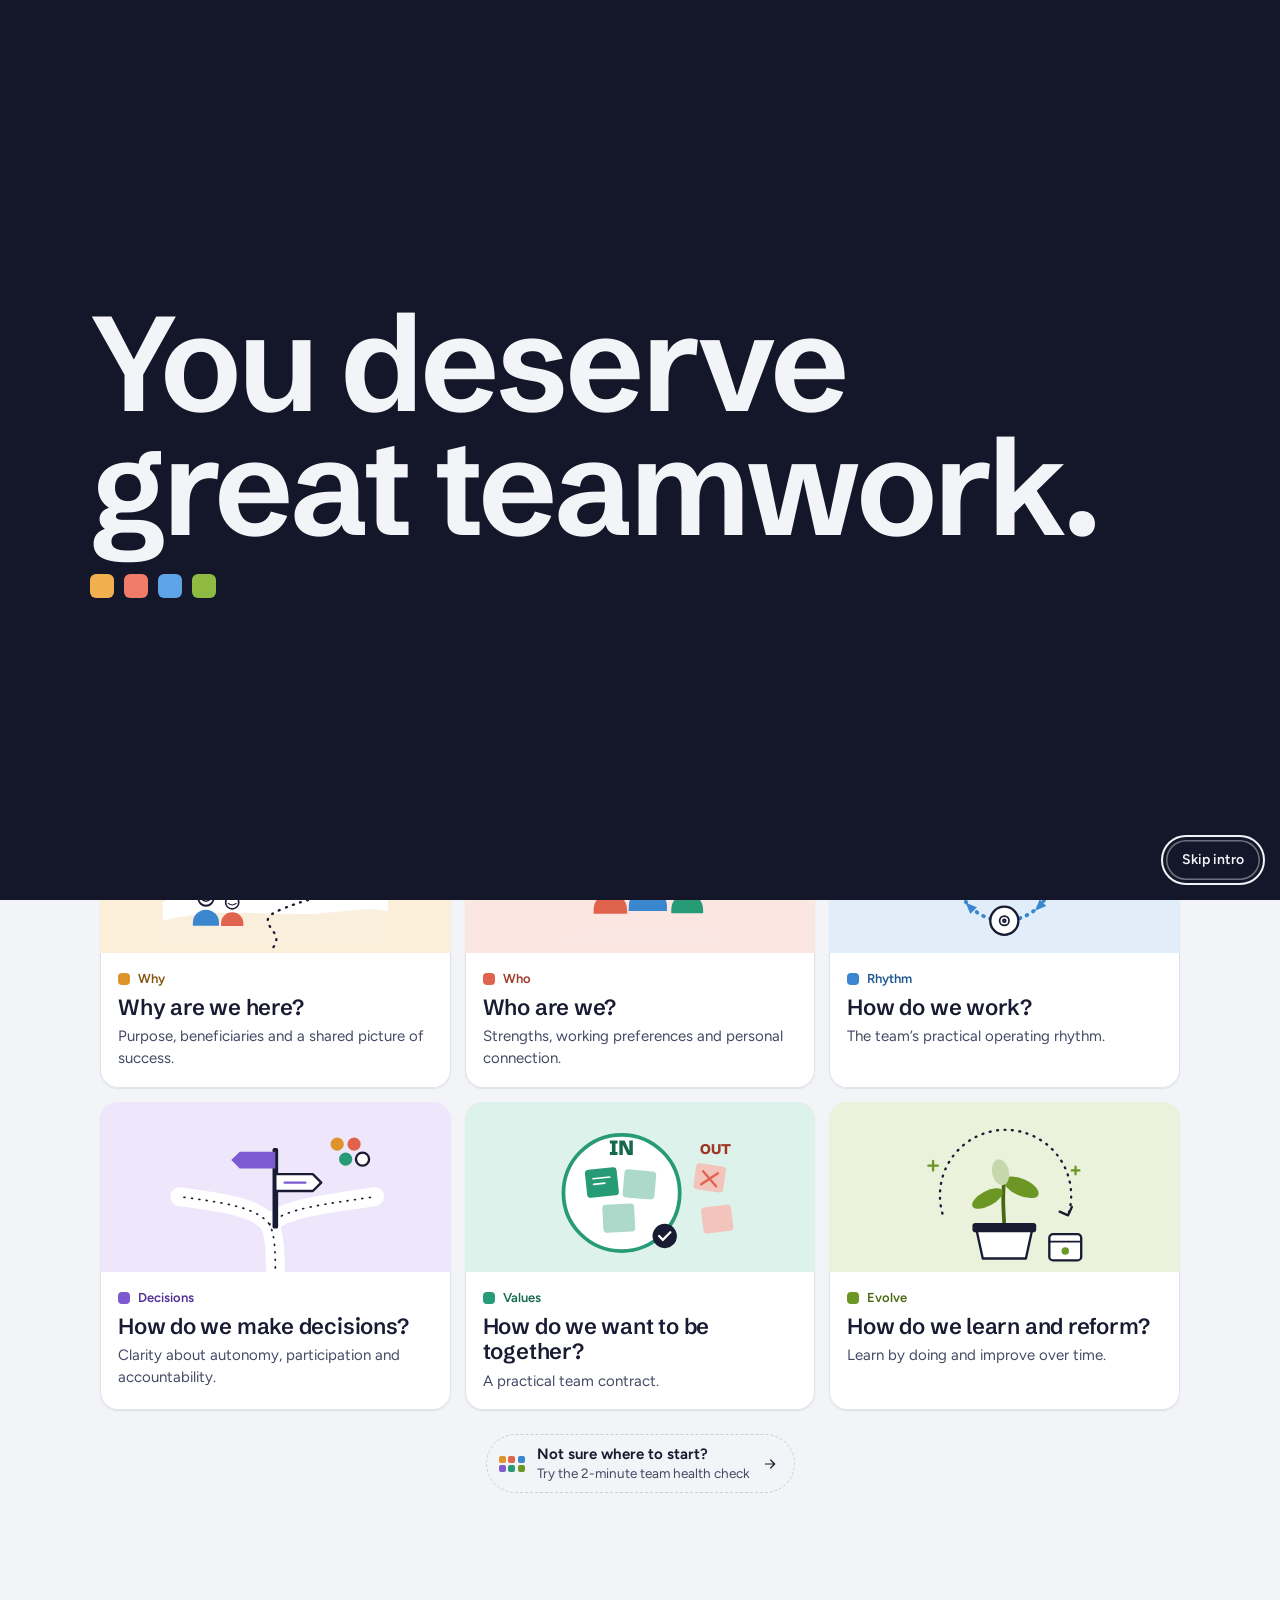
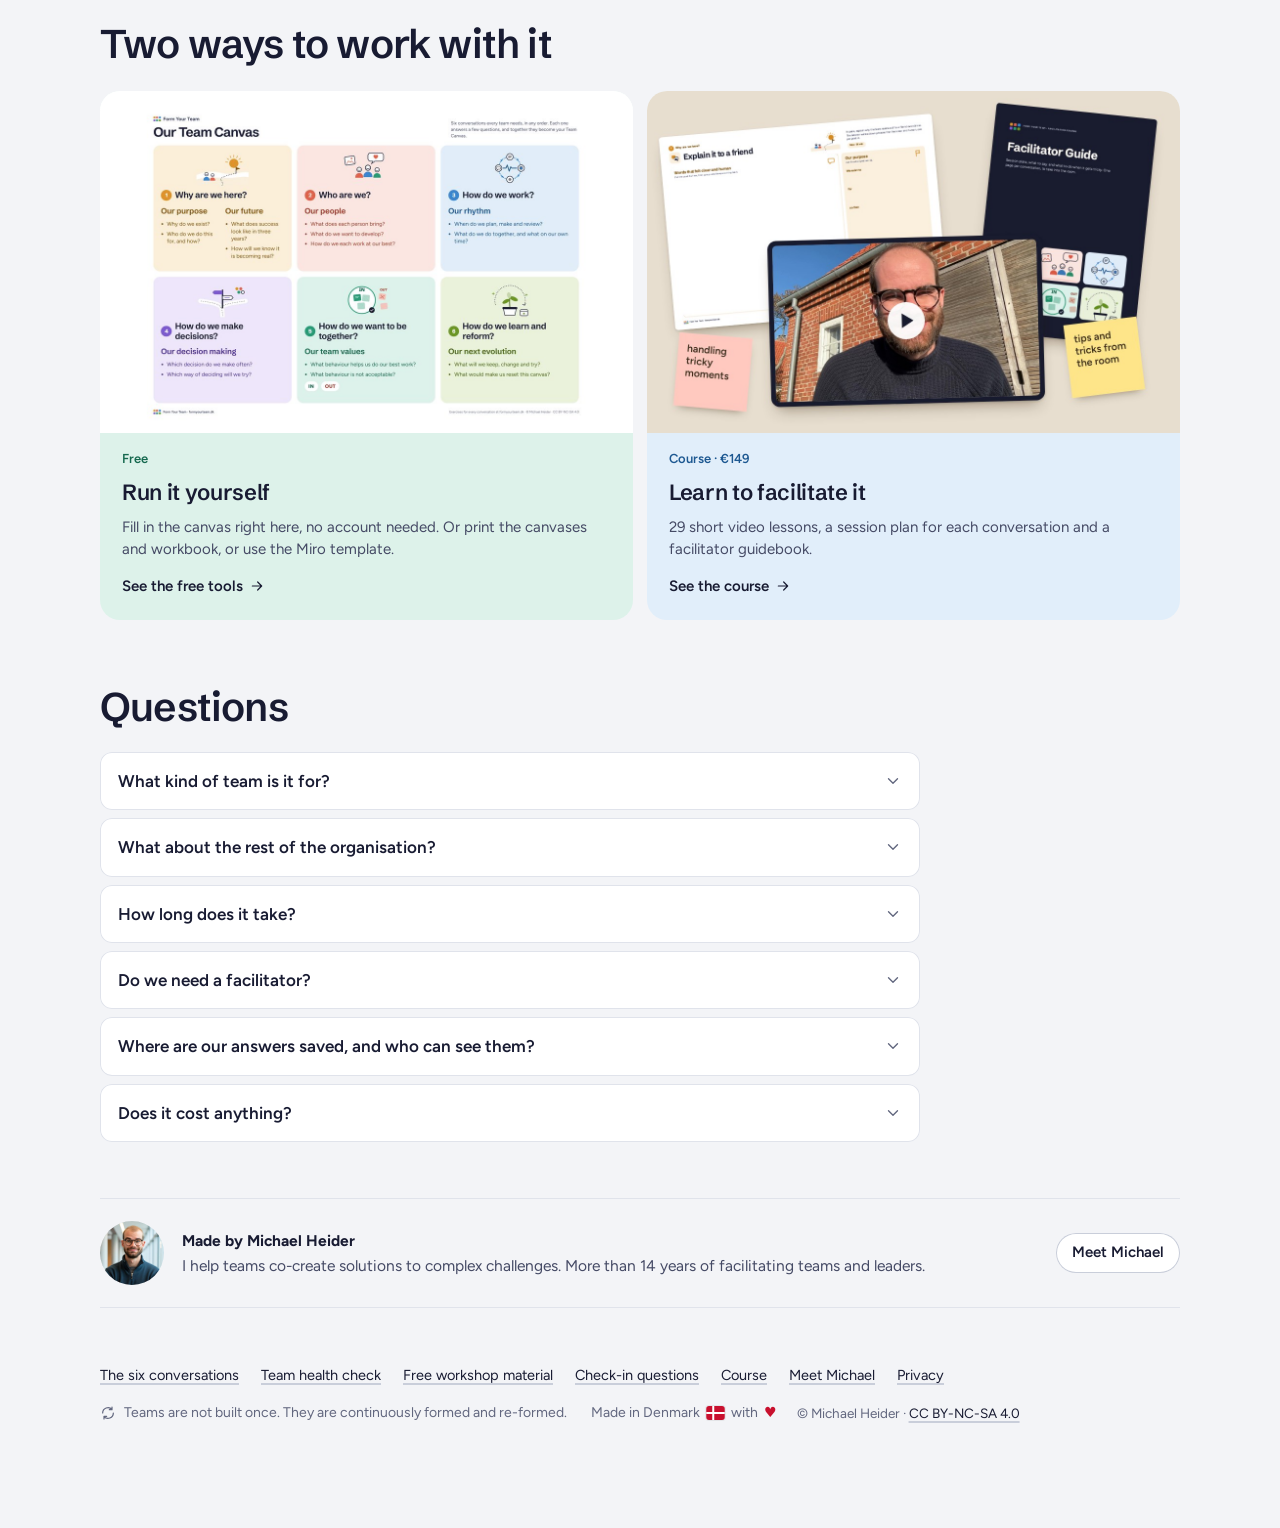
==== form-your-team/index.html @ 0e4146ea "Contact form delivers to michael@formyourteam.dk Co-Authored-By: Claude Opus 5.5 <noreply@anthropic." ====
<!doctype html>
<html lang="en">
<head>
<meta charset="utf-8">
<meta name="viewport" content="width=device-width, initial-scale=1, viewport-fit=cover, interactive-widget=resizes-content">
<style>:root{padding-top:env(safe-area-inset-top,0px);padding-bottom:env(safe-area-inset-bottom,0px)}body{margin:0}img{max-width:100%}[hidden]{display:none!important}</style>
<title>Form Your Team</title>
<meta name="description" content="Six conversations every team needs: why it exists, who is in it, how it works, decides and treats each other, and how it keeps changing. A free, guided team canvas by Michael Heider.">
<meta property="og:type" content="website">
<meta property="og:title" content="Form Your Team">
<meta property="og:description" content="Six conversations every team needs: why it exists, who is in it, how it works, decides and treats each other, and how it keeps changing. A free, guided team canvas by Michael Heider.">
<meta property="og:url" content="https://formyourteam.dk/">
<meta property="og:image" content="https://formyourteam.dk/og-image.png">
<link rel="canonical" href="https://formyourteam.dk/">
<meta property="og:image:width" content="1200">
<meta property="og:image:height" content="630">
<meta property="og:image:alt" content="Form Your Team: Why? Who? How? Evolve.">
<meta name="twitter:card" content="summary_large_image">
<meta name="twitter:title" content="Form Your Team">
<meta name="twitter:description" content="Six conversations every team needs: why it exists, who is in it, how it works, decides and treats each other, and how it keeps changing. A free, guided team canvas by Michael Heider.">
<meta name="twitter:image" content="https://formyourteam.dk/og-image.png">
<meta name="author" content="Michael Heider">
<script type="application/ld+json">{"@context":"https://schema.org","@type":"WebApplication","name":"Form Your Team","url":"https://formyourteam.dk/","applicationCategory":"BusinessApplication","operatingSystem":"Any web browser","isAccessibleForFree":true,"offers":{"@type":"Offer","price":"0","priceCurrency":"EUR"},"description":"Six conversations every team needs.","inLanguage":"en","author":{"@type":"Person","name":"Michael Heider","url":"https://www.linkedin.com/in/michaelheider","sameAs":["https://www.linkedin.com/in/michaelheider","https://www.youtube.com/@michaelheider"]}}</script>
<link rel="icon" href="favicon.ico" sizes="48x48">
<link rel="icon" href="favicon.svg" type="image/svg+xml">
<link rel="icon" href="favicon-32.png" type="image/png" sizes="32x32">
<link rel="apple-touch-icon" href="apple-touch-icon.png">
<link rel="manifest" href="site.webmanifest">
<meta name="theme-color" media="(prefers-color-scheme: light)" content="#F3F4F7">
<meta name="theme-color" media="(prefers-color-scheme: dark)" content="#10121B">
<link rel="stylesheet" href="assets/fonts.css">
<script>document.documentElement.classList.add("js")</script>
<style>
.js .static-fallback{display:none}
/* Layout: workshop wall. A quiet cool-paper workspace; each of the six
   conversations owns one sticky-note hue that follows it everywhere:
   nav badge, section header, exercise steps and its block on the canvas. */
:root {
  --bg: #F3F4F7;
  --surface: #FFFFFF;
  --surface-2: #F8F9FB;
  --sunk: #EBEDF2;
  --ink: #181B32;
  --ink-2: #454A65;
  --ink-3: #62677F;
  --line: #E0E3EB;
  --line-2: #C9CEDA;
  --focus: #3B54DE;
  --primary: #181B32;
  --primary-ink: #FFFFFF;
  --primary-hover: #2C3050;
  --danger: #C0392B;
  --danger-ink: #FFFFFF;
  --good: #1F8A63;
  --shadow-1: 0 1px 2px rgba(24, 27, 50, .06), 0 1px 1px rgba(24, 27, 50, .04);
  --shadow-2: 0 10px 30px -12px rgba(24, 27, 50, .28), 0 2px 6px rgba(24, 27, 50, .06);
  --shadow-3: 0 24px 60px -20px rgba(24, 27, 50, .45);
  --backdrop: rgba(17, 19, 34, .38);

  --c1: #DE942A; --c1-soft: #FBEFD9; --c1-ink: #84540A;
  --c2: #E0634D; --c2-soft: #FCE6E1; --c2-ink: #9E3725;
  --c3: #3A86CF; --c3-soft: #E1EEFA; --c3-ink: #1D5891;
  --c4: #7D5ACF; --c4-soft: #EEE7FB; --c4-ink: #513296;
  --c5: #279A76; --c5-soft: #DDF2EA; --c5-ink: #16694F;
  --c6: #6C9724; --c6-soft: #EAF2DB; --c6-ink: #476811;

  --font-display: "Schibsted Grotesk", "Avenir Next", "Segoe UI", system-ui, sans-serif;
  --font-body: "Figtree", "Segoe UI", system-ui, -apple-system, sans-serif;
  --font-mono: "IBM Plex Mono", ui-monospace, "SFMono-Regular", Menlo, monospace;

  --ease-out: cubic-bezier(0.23, 1, 0.32, 1);
  --ease-in-out: cubic-bezier(0.77, 0, 0.175, 1);
  --ease-drawer: cubic-bezier(0.32, 0.72, 0, 1);

  --r-sm: 8px;
  --r-md: 12px;
  --r-lg: 18px;
  --gutter-l: max(16px, env(safe-area-inset-left, 0px));
  --gutter-r: max(16px, env(safe-area-inset-right, 0px));

  --step: var(--ink);
  --step-soft: var(--sunk);
  --step-ink: var(--ink);
}
@media (prefers-color-scheme: dark) {
  :root:not([data-theme="light"]) {
    --bg: #10121B; --surface: #171A27; --surface-2: #1C1F2E; --sunk: #0C0E15;
    --ink: #ECEEF6; --ink-2: #B6BACC; --ink-3: #9095AC; --line: #282C40; --line-2: #383D55;
    --focus: #8E9DFF; --primary: #ECEEF6; --primary-ink: #12141F; --primary-hover: #FFFFFF;
    --danger: #EE7A6B; --danger-ink: #1A0F0D; --good: #4CC89A;
    --shadow-1: 0 1px 2px rgba(0, 0, 0, .4);
    --shadow-2: 0 12px 30px -12px rgba(0, 0, 0, .7), 0 2px 6px rgba(0, 0, 0, .3);
    --shadow-3: 0 24px 60px -20px rgba(0, 0, 0, .8);
    --backdrop: rgba(4, 5, 10, .62);
    --c1: #F0B04E; --c1-soft: #33281A; --c1-ink: #F5C878;
    --c2: #F07B66; --c2-soft: #3A221E; --c2-ink: #F6A595;
    --c3: #5EA3E6; --c3-soft: #172A3E; --c3-ink: #94C3F0;
    --c4: #9C7FE7; --c4-soft: #261E3C; --c4-ink: #C3B0F3;
    --c5: #40B892; --c5-soft: #132F28; --c5-ink: #84D8BD;
    --c6: #8EBA41; --c6-soft: #202C12; --c6-ink: #B5D87B;
    color-scheme: dark;
  }
}
:root[data-theme="dark"] {
  --bg: #10121B; --surface: #171A27; --surface-2: #1C1F2E; --sunk: #0C0E15;
  --ink: #ECEEF6; --ink-2: #B6BACC; --ink-3: #9095AC; --line: #282C40; --line-2: #383D55;
  --focus: #8E9DFF; --primary: #ECEEF6; --primary-ink: #12141F; --primary-hover: #FFFFFF;
  --danger: #EE7A6B; --danger-ink: #1A0F0D; --good: #4CC89A;
  --shadow-1: 0 1px 2px rgba(0, 0, 0, .4);
  --shadow-2: 0 12px 30px -12px rgba(0, 0, 0, .7), 0 2px 6px rgba(0, 0, 0, .3);
  --shadow-3: 0 24px 60px -20px rgba(0, 0, 0, .8);
  --backdrop: rgba(4, 5, 10, .62);
  --c1: #F0B04E; --c1-soft: #33281A; --c1-ink: #F5C878;
  --c2: #F07B66; --c2-soft: #3A221E; --c2-ink: #F6A595;
  --c3: #5EA3E6; --c3-soft: #172A3E; --c3-ink: #94C3F0;
  --c4: #9C7FE7; --c4-soft: #261E3C; --c4-ink: #C3B0F3;
  --c5: #40B892; --c5-soft: #132F28; --c5-ink: #84D8BD;
  --c6: #8EBA41; --c6-soft: #202C12; --c6-ink: #B5D87B;
  color-scheme: dark;
}

[data-step="1"] { --step: var(--c1); --step-soft: var(--c1-soft); --step-ink: var(--c1-ink); }
[data-step="2"] { --step: var(--c2); --step-soft: var(--c2-soft); --step-ink: var(--c2-ink); }
[data-step="3"] { --step: var(--c3); --step-soft: var(--c3-soft); --step-ink: var(--c3-ink); }
[data-step="4"] { --step: var(--c4); --step-soft: var(--c4-soft); --step-ink: var(--c4-ink); }
[data-step="5"] { --step: var(--c5); --step-soft: var(--c5-soft); --step-ink: var(--c5-ink); }
[data-step="6"] { --step: var(--c6); --step-soft: var(--c6-soft); --step-ink: var(--c6-ink); }

/* ---------- base ---------- */
html {
  -webkit-tap-highlight-color: transparent;
  -webkit-text-size-adjust: 100%;
}
body {
  background: var(--bg);
  color: var(--ink);
  font-family: var(--font-body);
  font-size: 16px;
  line-height: 1.55;
  -webkit-font-smoothing: antialiased;
  -moz-osx-font-smoothing: grayscale;
  text-rendering: optimizeLegibility;
}
body::before {
  content: "";
  position: fixed;
  inset: 0 0 auto;
  height: env(safe-area-inset-top, 0px);
  z-index: 40;
  background: var(--bg);
}
*, *::before, *::after { box-sizing: border-box; }
h1, h2, h3, h4 { margin: 0; text-wrap: balance; }
p { margin: 0; }
ul, ol { margin: 0; padding: 0; list-style: none; }
button { font: inherit; color: inherit; background: none; border: 0; padding: 0; cursor: pointer; }
input, textarea, select { font: inherit; color: inherit; }
code { font-family: var(--font-mono); font-size: .88em; background: var(--sunk); padding: 1px 5px; border-radius: 5px; }
kbd { font-family: var(--font-mono); font-size: 11px; border: 1px solid var(--line-2); border-radius: 4px; padding: 0 4px; color: var(--ink-3); }
.tnum { font-variant-numeric: tabular-nums; }
.sr-only {
  position: absolute !important; width: 1px; height: 1px; padding: 0; margin: -1px;
  overflow: hidden; clip: rect(0 0 0 0); white-space: nowrap; border: 0;
}
:focus-visible { outline: 2px solid var(--focus); outline-offset: 2px; border-radius: 6px; }
::selection { background: color-mix(in srgb, var(--focus) 24%, transparent); }

.label-caps {
  font-family: var(--font-mono);
  font-size: 11.5px;
  font-weight: 500;
  letter-spacing: .08em;
  text-transform: uppercase;
  color: var(--ink-3);
}
.icon { flex: none; display: block; }
.link {
  color: var(--ink);
  text-decoration: underline;
  text-decoration-color: var(--line-2);
  text-underline-offset: 3px;
  text-decoration-thickness: 1.5px;
  transition: text-decoration-color 150ms ease;
  text-align: left;
}
@media (hover: hover) and (pointer: fine) {
  .link:hover { text-decoration-color: currentColor; }
}
.link-draft { display: inline-flex; align-items: center; gap: 6px; font-size: 14px; color: var(--ink-2); margin-top: -6px; justify-self: start; }

/* ---------- buttons ---------- */
.btn {
  display: inline-flex; align-items: center; justify-content: center; gap: 8px;
  min-height: 40px; padding: 0 16px;
  border-radius: 999px;
  font-weight: 600; font-size: 15px; line-height: 1;
  white-space: nowrap;
  touch-action: manipulation; user-select: none; -webkit-user-select: none;
  transition: transform 160ms var(--ease-out), background-color 150ms ease, border-color 150ms ease, color 150ms ease, opacity 150ms ease;
}
.btn:active:not(:disabled) { transform: scale(0.97); }
.btn:disabled { opacity: .45; cursor: not-allowed; }
.btn-primary { background: var(--primary); color: var(--primary-ink); }
.btn-secondary { background: var(--surface); color: var(--ink); box-shadow: inset 0 0 0 1px var(--line-2); }
.btn-danger { background: var(--danger); color: var(--danger-ink); }
.btn-ghost { color: var(--ink-2); }
.btn-sm { min-height: 34px; padding: 0 12px; font-size: 14px; gap: 6px; }
.btn-lg { min-height: 50px; padding: 0 24px; font-size: 16.5px; }
@media (hover: hover) and (pointer: fine) {
  .btn-primary:hover:not(:disabled) { background: var(--primary-hover); }
  .btn-secondary:hover:not(:disabled) { box-shadow: inset 0 0 0 1px var(--ink-3); }
  .btn-ghost:hover { color: var(--ink); }
}
.icon-btn {
  display: inline-grid; place-items: center;
  width: 34px; height: 34px; flex: none;
  border-radius: 999px; color: var(--ink-3);
  touch-action: manipulation; user-select: none; -webkit-user-select: none;
  transition: transform 160ms var(--ease-out), background-color 150ms ease, color 150ms ease;
}
.icon-btn:active { transform: scale(0.94); }
@media (hover: hover) and (pointer: fine) {
  .icon-btn:hover { background: var(--sunk); color: var(--ink); }
}

/* ---------- form fields ---------- */
.field { display: grid; gap: 6px; min-width: 0; align-content: start; }
.field-label { font-weight: 600; font-size: 15px; color: var(--ink); }
.field-lead > .field-label { font-family: var(--font-display); font-size: 21px; font-weight: 600; letter-spacing: -.01em; }
.field-hint { font-size: 14px; color: var(--ink-3); line-height: 1.45; }
.input, .ta {
  width: 100%;
  font-size: 16px;
  line-height: 1.5;
  background: var(--surface);
  border: 1px solid var(--line-2);
  border-radius: var(--r-sm);
  padding: 9px 12px;
  transition: border-color 150ms ease, box-shadow 150ms ease;
}
.ta { resize: none; display: block; overflow: hidden; white-space: pre-wrap; }
.input::placeholder, .ta::placeholder { color: var(--ink-3); opacity: 1; }
.input:focus, .ta:focus { outline: none; border-color: var(--focus); box-shadow: 0 0 0 3px color-mix(in srgb, var(--focus) 18%, transparent); }
.input-sm { padding: 6px 10px; font-size: 16px; }
.select {
  appearance: none; -webkit-appearance: none;
  padding-right: 34px;
  background-image: linear-gradient(45deg, transparent 50%, var(--ink-3) 50%), linear-gradient(135deg, var(--ink-3) 50%, transparent 50%);
  background-position: calc(100% - 17px) 55%, calc(100% - 12px) 55%;
  background-size: 5px 5px, 5px 5px;
  background-repeat: no-repeat;
}
.select-sm { padding-top: 6px; padding-bottom: 6px; }
.input-date { width: auto; min-width: 0; font-variant-numeric: tabular-nums; }
.field-pair { display: grid; grid-template-columns: repeat(auto-fit, minmax(240px, 1fr)); gap: 20px; }
.field-trio { display: grid; grid-template-columns: repeat(auto-fit, minmax(200px, 1fr)); gap: 16px; }
.error { color: var(--danger); font-size: 14px; }

.starters { display: flex; flex-wrap: wrap; align-items: center; gap: 6px; }
.starters-label { font-size: 13px; color: var(--ink-3); margin-right: 2px; }
.starter {
  font-size: 13.5px; padding: 4px 10px; border-radius: 999px;
  background: var(--step-soft); color: var(--step-ink);
  touch-action: manipulation;
  transition: transform 160ms var(--ease-out), filter 150ms ease;
}
.starter:active { transform: scale(0.96); }
@media (hover: hover) and (pointer: fine) { .starter:hover { filter: saturate(1.4); } }

.chip-btn {
  font-size: 14px; padding: 6px 12px; border-radius: 999px;
  box-shadow: inset 0 0 0 1px var(--line-2); color: var(--ink-2);
  touch-action: manipulation;
  transition: transform 160ms var(--ease-out), background-color 150ms ease, color 150ms ease;
}
.chip-btn:active { transform: scale(0.96); }
.chip-btn.is-on { background: var(--primary); color: var(--primary-ink); box-shadow: none; }
.date-row { display: flex; flex-wrap: wrap; gap: 8px; align-items: center; }
.date-readout { font-size: 14px; color: var(--ink-2); font-variant-numeric: tabular-nums; }

.segmented {
  display: inline-flex; flex-wrap: wrap; gap: 2px; padding: 3px;
  background: var(--sunk); border-radius: 999px; max-width: 100%;
}
.seg {
  display: inline-flex; align-items: center; gap: 6px;
  padding: 7px 14px; border-radius: 999px; font-size: 14px; font-weight: 500; color: var(--ink-2);
  touch-action: manipulation; user-select: none; -webkit-user-select: none;
  transition: background-color 150ms ease, color 150ms ease, box-shadow 150ms ease;
}
.seg.is-on { background: var(--surface); color: var(--ink); box-shadow: var(--shadow-1); }
.segmented-sm .seg { padding: 5px 11px; font-size: 13.5px; }
.status-seg .seg.is-on.tone-keep { background: var(--c5-soft); color: var(--c5-ink); }
.status-seg .seg.is-on.tone-change { background: var(--c1-soft); color: var(--c1-ink); }
.status-seg .seg.is-on.tone-combine { background: var(--c3-soft); color: var(--c3-ink); }
.status-seg .seg.is-on.tone-remove { background: var(--c2-soft); color: var(--c2-ink); }

/* ---------- avatars ---------- */
.avatar {
  --h: var(--c3); --hs: var(--c3-soft); --hi: var(--c3-ink);
  display: inline-grid; place-items: center; flex: none;
  width: 32px; height: 32px; border-radius: 50%;
  font-family: var(--font-mono); font-size: 12px; font-weight: 500; letter-spacing: .02em;
  background: var(--hs);
  color: var(--hi);
  box-shadow: inset 0 0 0 1px var(--h);
}
.avatar[data-hue="0"] { --h: var(--c3); --hs: var(--c3-soft); --hi: var(--c3-ink); }
.avatar[data-hue="1"] { --h: var(--c2); --hs: var(--c2-soft); --hi: var(--c2-ink); }
.avatar[data-hue="2"] { --h: var(--c5); --hs: var(--c5-soft); --hi: var(--c5-ink); }
.avatar[data-hue="3"] { --h: var(--c1); --hs: var(--c1-soft); --hi: var(--c1-ink); }
.avatar[data-hue="4"] { --h: var(--c4); --hs: var(--c4-soft); --hi: var(--c4-ink); }
.avatar[data-hue="5"] { --h: var(--c6); --hs: var(--c6-soft); --hi: var(--c6-ink); }
.avatar-sm { width: 26px; height: 26px; font-size: 10.5px; }
.avatar-xs { width: 22px; height: 22px; font-size: 9.5px; }

/* ---------- status ---------- */
.status {
  display: inline-flex; align-items: center; gap: 6px;
  font-size: 12.5px; font-weight: 600; padding: 3px 10px 3px 8px; border-radius: 999px;
  background: var(--sunk); color: var(--ink-2); white-space: nowrap;
}
.status-dot { width: 7px; height: 7px; border-radius: 50%; background: var(--ink-3); }
.status-empty .status-dot { background: transparent; box-shadow: inset 0 0 0 1.5px var(--ink-3); }
.status-draft { background: var(--c1-soft); color: var(--c1-ink); }
.status-draft .status-dot { background: var(--c1); }
.status-complete { background: var(--c5-soft); color: var(--c5-ink); }
.status-complete .status-dot { background: var(--c5); }

.save-state { display: inline-flex; align-items: center; gap: 7px; font-size: 13px; color: var(--ink-3); white-space: nowrap; font-variant-numeric: tabular-nums; }
.save-dot { width: 7px; height: 7px; border-radius: 50%; background: var(--good); transition: background-color 200ms ease, opacity 200ms ease; }
.save-state.is-saving .save-dot { background: var(--ink-3); animation: save-pulse 900ms ease-in-out infinite; }
.save-state.is-off .save-dot { background: var(--danger); }
@keyframes save-pulse { 50% { opacity: .3; } }

/* ---------- app shell ---------- */
.app { min-height: 100%; }
.app.is-working { display: grid; grid-template-columns: 1fr; }
.workspace { min-width: 0; padding-left: var(--gutter-l); padding-right: var(--gutter-r); padding-block: 0 64px; }
.view-step .workspace, .view-setup .workspace, .view-hub .workspace, .view-about .workspace { display: grid; grid-template-columns: minmax(0, 1fr); justify-items: center; }
.view-step .view-enter, .view-setup .view-enter { width: 100%; max-width: 860px; }
.view-hub .view-enter, .view-about .view-enter { width: 100%; max-width: 1180px; }
.view-canvas .view-enter { width: 100%; max-width: 1320px; margin-inline: auto; }
.view-enter { animation: view-in 260ms var(--ease-out) both; }
@keyframes view-in { from { opacity: 0; transform: translateY(6px); } }

.sidebar { display: none; }
.mobile-top {
  position: sticky; top: env(safe-area-inset-top, 0px); z-index: 30;
  background: color-mix(in srgb, var(--bg) 92%, transparent);
  backdrop-filter: saturate(1.4) blur(10px); -webkit-backdrop-filter: saturate(1.4) blur(10px);
  border-bottom: 1px solid var(--line);
  padding-left: var(--gutter-l); padding-right: var(--gutter-r);
  padding-block: 6px 10px;
}
.mobile-bar { display: flex; align-items: center; gap: 8px; }
.mobile-bar .icon-btn { margin-left: -8px; color: var(--ink); }
.mobile-title { display: grid; min-width: 0; flex: 1; line-height: 1.25; }
.mobile-team { font-weight: 600; font-size: 15px; overflow: hidden; text-overflow: ellipsis; white-space: nowrap; }
.mobile-step { font-size: 12.5px; color: var(--ink-3); font-family: var(--font-mono); }
.progress-segs { display: grid; grid-template-columns: repeat(6, 1fr); gap: 4px; margin-top: 8px; }
.seg-bar {
  display: block; width: 100%; height: 14px; position: relative; touch-action: manipulation;
}
.seg-bar::before {
  content: ""; position: absolute; left: 0; right: 0; top: 5px; height: 4px; border-radius: 4px;
  background: var(--line-2); transition: background-color 200ms ease;
}
.seg-bar.is-draft::before { background: color-mix(in srgb, var(--step) 45%, var(--line)); }
.seg-bar.is-complete::before { background: var(--step); }
.seg-bar.is-current::before { top: 4px; height: 6px; box-shadow: 0 0 0 2px var(--bg), 0 0 0 3.5px var(--step); }

.mobile-actions {
  position: fixed; left: 0; right: 0; bottom: 0; z-index: 30;
  display: flex; gap: 8px; align-items: center;
  padding-left: var(--gutter-l); padding-right: var(--gutter-r);
  padding-top: 10px; padding-bottom: calc(10px + env(safe-area-inset-bottom, 0px));
  background: color-mix(in srgb, var(--surface) 94%, transparent);
  backdrop-filter: saturate(1.4) blur(10px); -webkit-backdrop-filter: saturate(1.4) blur(10px);
  border-top: 1px solid var(--line);
}
.mobile-actions .btn-primary { flex: 1; }
.mobile-save { box-shadow: inset 0 0 0 1px var(--line-2); width: 40px; height: 40px; color: var(--ink); }
.view-step .workspace { padding-bottom: calc(96px + env(safe-area-inset-bottom, 0px)); }

@media (min-width: 960px) {
  .app.is-working { grid-template-columns: 296px minmax(0, 1fr); }
  .mobile-top, .mobile-actions { display: none; }
  .view-step .workspace { padding-bottom: 80px; }
  .workspace { padding-left: max(40px, env(safe-area-inset-left, 0px)); padding-right: max(40px, env(safe-area-inset-right, 0px)); }
  .sidebar {
    display: flex; flex-direction: column; gap: 20px;
    position: sticky; top: 0; height: 100vh; height: 100dvh; overflow-y: auto;
    padding: 20px 16px 16px; padding-left: max(16px, env(safe-area-inset-left, 0px));
    border-right: 1px solid var(--line);
    background: var(--surface-2);
  }
}

.wordmark { display: inline-flex; align-items: center; gap: 10px; font-family: var(--font-display); font-weight: 700; font-size: 15px; letter-spacing: -.01em; }
.wordmark-btn { padding: 4px 6px; margin: -4px -6px; border-radius: 8px; }
.wm-mark { display: grid; grid-template-columns: repeat(3, 7px); gap: 2px; }
.wm-mark i { width: 7px; height: 7px; border-radius: 2px; background: var(--step); }
.sidebar-top { display: grid; gap: 16px; }
.team-card {
  display: grid; gap: 2px; text-align: left; width: 100%;
  padding: 12px 14px; border-radius: var(--r-md);
  background: var(--surface); box-shadow: inset 0 0 0 1px var(--line);
  transition: box-shadow 150ms ease;
}
.team-card.is-current { box-shadow: inset 0 0 0 1.5px var(--ink); }
@media (hover: hover) and (pointer: fine) { .team-card:hover { box-shadow: inset 0 0 0 1px var(--line-2); } }
.team-name { font-family: var(--font-display); font-weight: 650; font-size: 18px; line-height: 1.2; overflow-wrap: anywhere; letter-spacing: -.01em; }
.team-sub { font-size: 13px; color: var(--ink-3); }
.sidebar-foot { margin-top: auto; display: grid; gap: 10px; justify-items: start; padding-top: 12px; border-top: 1px solid var(--line); }

.stepnav ol { display: grid; gap: 2px; }
.stepnav-item, .stepnav-canvas {
  display: flex; align-items: center; gap: 12px; width: 100%; text-align: left;
  padding: 9px 10px; border-radius: 10px;
  transition: background-color 150ms ease;
}
.stepnav-item.is-current, .stepnav-canvas.is-current { background: var(--step-soft); }
.stepnav-canvas.is-current { background: var(--sunk); }
@media (hover: hover) and (pointer: fine) {
  .stepnav-item:not(.is-current):hover, .stepnav-canvas:not(.is-current):hover { background: var(--sunk); }
}
.step-badge {
  display: inline-grid; place-items: center; flex: none;
  width: 28px; height: 28px; border-radius: 50%;
  font-family: var(--font-mono); font-size: 12.5px; font-weight: 500;
  background: var(--surface); color: var(--step-ink);
  box-shadow: inset 0 0 0 1.5px var(--step);
}
.stepnav-item.is-complete .step-badge, .section-eyebrow .step-badge { background: var(--step); color: var(--surface); box-shadow: none; }
.stepnav-item.is-draft .step-badge { background: var(--step-soft); }
.step-badge-sm { width: 22px; height: 22px; font-size: 11px; }
.stepnav-text { display: grid; min-width: 0; line-height: 1.3; }
.stepnav-title { font-size: 14.5px; font-weight: 600; }
.stepnav-status { font-size: 12.5px; color: var(--ink-3); }
.stepnav-canvas { margin-top: 10px; padding-top: 12px; border-top: 1px solid var(--line); border-radius: 0 0 10px 10px; }
.stepnav-canvas.is-current { border-radius: 10px; }
.canvas-glyph { display: grid; grid-template-columns: 1fr 1fr; gap: 2px; width: 28px; height: 28px; padding: 5px; flex: none; border-radius: 7px; box-shadow: inset 0 0 0 1.5px var(--ink-2); }
.canvas-glyph i { border-radius: 2px; background: var(--ink-2); opacity: .55; }
.canvas-glyph i:first-child { grid-column: span 2; opacity: .9; }

/* ---------- drawer (mobile nav) ---------- */
.drawer-root { position: fixed; inset: 0; z-index: 60; }
.drawer-backdrop { position: absolute; inset: 0; background: var(--backdrop); opacity: 0; transition: opacity 200ms ease; }
.drawer {
  position: absolute; top: 0; bottom: 0; left: 0; width: min(340px, 88vw);
  background: var(--surface-2); box-shadow: var(--shadow-3);
  padding: 8px 14px 16px; padding-top: calc(8px + env(safe-area-inset-top, 0px)); padding-left: max(14px, env(safe-area-inset-left, 0px));
  padding-bottom: calc(16px + env(safe-area-inset-bottom, 0px));
  overflow-y: auto; overscroll-behavior: contain;
  display: flex; flex-direction: column; gap: 14px;
  transform: translateX(-100%);
  transition: transform 280ms var(--ease-drawer);
}
.drawer-root.is-shown .drawer-backdrop { opacity: 1; }
.drawer-root.is-shown .drawer { transform: translateX(0); }
.drawer-head { display: flex; justify-content: flex-end; margin-bottom: -6px; }
.drawer-foot { display: flex; gap: 8px; flex-wrap: wrap; margin-top: auto; padding-top: 12px; border-top: 1px solid var(--line); }

/* ---------- landing ---------- */
.landing { max-width: 1080px; margin: 0 auto; padding-block: 18px 40px; display: grid; gap: 56px; }
.landing-bar { display: flex; align-items: center; justify-content: space-between; }
.hero { display: grid; gap: 22px; padding-top: clamp(24px, 6vw, 72px); max-width: 860px; }
.eyebrow-line { font-family: var(--font-mono); font-size: 13px; letter-spacing: .04em; color: var(--ink-3); }
.hero-title {
  font-family: var(--font-display);
  font-size: clamp(42px, 8.4vw, 96px);
  line-height: .95;
  font-weight: 700;
  letter-spacing: -.035em;
  font-variation-settings: "opsz" 96;
}
.hero-title .re {
  font-weight: 400; color: var(--ink-3);
  letter-spacing: -.02em;
}
.hero-lead { font-size: clamp(18px, 2.2vw, 21px); line-height: 1.5; color: var(--ink-2); max-width: 36em; }
.hero-actions { display: flex; flex-wrap: wrap; align-items: center; gap: 12px; }
.hero-minor { display: flex; flex-wrap: wrap; gap: 8px; align-items: center; color: var(--ink-3); font-size: 15px; width: 100%; margin-top: 4px; }

.journey { display: grid; gap: 14px; }
.journey-list { display: grid; grid-template-columns: repeat(6, minmax(0, 1fr)); gap: 10px; }
.journey-step {
  display: grid; align-content: start; gap: 4px;
  padding: 14px 14px 18px; border-radius: var(--r-md);
  background: var(--step-soft); color: var(--step-ink);
  min-height: 132px;
  animation: note-in 420ms var(--ease-out) both;
}
.journey-step:nth-child(1) { rotate: -1.2deg; animation-delay: 40ms; }
.journey-step:nth-child(2) { rotate: .8deg; animation-delay: 90ms; }
.journey-step:nth-child(3) { rotate: -.4deg; animation-delay: 140ms; }
.journey-step:nth-child(4) { rotate: 1.1deg; animation-delay: 190ms; }
.journey-step:nth-child(5) { rotate: -.9deg; animation-delay: 240ms; }
.journey-step:nth-child(6) { rotate: .5deg; animation-delay: 290ms; }
@keyframes note-in { from { opacity: 0; transform: translateY(10px); } }
.journey-n { font-family: var(--font-mono); font-size: 12px; opacity: .8; }
.journey-short { font-family: var(--font-display); font-weight: 700; font-size: 22px; letter-spacing: -.02em; line-height: 1.1; }
.journey-q { font-size: 14.5px; line-height: 1.35; color: var(--ink-2); }
.journey-loop { display: flex; align-items: center; gap: 8px; color: var(--ink-2); font-size: 15px; }
.facts { display: grid; grid-template-columns: repeat(auto-fit, minmax(220px, 1fr)); gap: 28px 32px; padding-top: 28px; border-top: 1px solid var(--line); }
.facts h3 { font-family: var(--font-display); font-size: 18px; font-weight: 650; margin-bottom: 6px; letter-spacing: -.01em; }
.facts p { color: var(--ink-2); font-size: 15.5px; }
.landing-foot { display: flex; align-items: center; gap: 8px; color: var(--ink-3); font-size: 14px; }
@media (max-width: 860px) {
  .journey-list { grid-template-columns: repeat(3, minmax(0, 1fr)); }
}
@media (max-width: 520px) {
  .journey-list { grid-template-columns: repeat(2, minmax(0, 1fr)); }
  .journey-step { min-height: 112px; }
  .hero-actions .btn { width: 100%; }
}

/* ---------- section ---------- */
.section, .setup { display: grid; gap: 36px; padding-top: 28px; }
@media (min-width: 960px) { .section, .setup { padding-top: 48px; } }
.section-head, .setup-head { display: grid; gap: 12px; }
.section-eyebrow { display: flex; flex-wrap: wrap; align-items: center; gap: 10px; }
.section-eyebrow .label-caps { color: var(--step-ink); }
.section-title { font-family: var(--font-display); font-weight: 700; font-size: clamp(34px, 5vw, 52px); line-height: 1.02; letter-spacing: -.03em; font-variation-settings: "opsz" 72; }
.framing { font-family: var(--font-display); font-size: clamp(19px, 2.4vw, 23px); line-height: 1.35; color: var(--step-ink); font-weight: 500; letter-spacing: -.01em; }
.section-intro { color: var(--ink-2); max-width: 38em; font-size: 16.5px; }

.questions { display: grid; gap: 10px; }
.questions ul { display: grid; border-top: 1px solid var(--line); }
.questions li {
  padding: 12px 0 12px 26px; border-bottom: 1px solid var(--line); position: relative;
  font-size: 18px; font-weight: 500; line-height: 1.4;
}
.questions li::before {
  content: ""; position: absolute; left: 4px; top: 21px; width: 10px; height: 10px; border-radius: 3px; background: var(--step); rotate: 45deg;
}
.section-body { display: grid; gap: 28px; }

.exercise {
  background: var(--surface); border-radius: var(--r-lg);
  box-shadow: var(--shadow-1), inset 0 0 0 1px var(--line);
  padding: 22px; display: grid; gap: 14px;
}
@media (min-width: 640px) { .exercise { padding: 28px 30px; } }
.exercise-head { display: flex; flex-wrap: wrap; align-items: flex-start; justify-content: space-between; gap: 8px 16px; }
.exercise-titles { display: grid; gap: 2px; }
.eyebrow { font-family: var(--font-mono); font-size: 11.5px; letter-spacing: .08em; text-transform: uppercase; color: var(--step-ink); }
.exercise-title { font-family: var(--font-display); font-size: 25px; font-weight: 650; letter-spacing: -.02em; line-height: 1.15; }
.format-pill { font-size: 13px; padding: 4px 10px; border-radius: 999px; background: var(--sunk); color: var(--ink-2); white-space: nowrap; }
.exercise-toggle {
  display: inline-flex; align-items: center; gap: 6px; justify-self: start;
  font-size: 14px; font-weight: 600; color: var(--ink-2);
  padding: 6px 10px 6px 6px; margin-left: -6px; border-radius: 8px;
  touch-action: manipulation; user-select: none; -webkit-user-select: none;
}
.toggle-chev { transition: transform 200ms var(--ease-out); }
.exercise-toggle[aria-expanded="false"] .toggle-chev { transform: rotate(-90deg); }
@media (hover: hover) and (pointer: fine) { .exercise-toggle:hover { color: var(--ink); background: var(--sunk); } }
.collapse { display: grid; grid-template-rows: 0fr; opacity: 0; transition: grid-template-rows 240ms var(--ease-out), opacity 180ms ease; }
.collapse.is-open { grid-template-rows: 1fr; opacity: 1; }
.collapse-inner { overflow: hidden; min-height: 0; }
.instructions { display: grid; gap: 14px; padding: 16px 18px; border-radius: var(--r-md); background: var(--step-soft); margin-bottom: 4px; }
.purpose { color: var(--ink); font-size: 15.5px; }
.purpose strong { color: var(--step-ink); }
.steps { display: grid; gap: 10px; counter-reset: s; }
.steps li { display: grid; grid-template-columns: 26px 1fr; gap: 10px; align-items: start; font-size: 15.5px; line-height: 1.5; }
.step-n { display: grid; place-items: center; width: 24px; height: 24px; border-radius: 50%; background: var(--surface); color: var(--step-ink); font-family: var(--font-mono); font-size: 12px; font-weight: 500; margin-top: 1px; }
.instr-note { font-size: 14px; color: var(--ink-2); font-style: italic; }
.capture { display: grid; gap: 22px; padding-top: 6px; }

.canvas-output {
  display: grid; gap: 18px; padding: 22px; border-radius: var(--r-lg);
  background: var(--surface);
  box-shadow: inset 0 0 0 1.5px var(--step);
}
@media (min-width: 640px) { .canvas-output { padding: 28px 30px; } }
.canvas-output header { display: grid; gap: 4px; }
.canvas-output header .label-caps { color: var(--step-ink); }
.canvas-output header p { color: var(--ink-2); font-size: 15px; }
.canvas-output-fields { display: grid; gap: 20px; }
.exercise .canvas-output { box-shadow: inset 0 0 0 1.5px var(--step); }

.checklist { display: grid; gap: 12px; padding: 20px 22px; border-radius: var(--r-lg); background: var(--sunk); }
.checklist header { display: flex; justify-content: space-between; align-items: baseline; gap: 12px; }
.check-count { font-family: var(--font-mono); font-size: 12.5px; color: var(--ink-3); font-variant-numeric: tabular-nums; }
.checklist ul { display: grid; gap: 6px; }
.checklist li { display: flex; align-items: center; gap: 10px; font-size: 15px; }
.checklist li.is-done { color: var(--ink-2); }
.check-mark { width: 20px; height: 20px; border-radius: 50%; display: grid; place-items: center; flex: none; box-shadow: inset 0 0 0 1.5px var(--line-2); background: var(--surface); }
.is-done .check-mark { background: var(--step); color: var(--surface); box-shadow: none; }

.step-footer { display: none; }
@media (min-width: 960px) {
  .step-footer { display: flex; gap: 10px; align-items: center; padding-top: 8px; }
  .step-next { margin-left: auto; }
}
.hide-sm { display: inline; }

/* ---------- lists & drag ---------- */
.list-editor { display: grid; gap: 6px; }
.sortable { position: relative; }
.list-items { display: grid; gap: 6px; }
.list-item { display: grid; grid-template-columns: 28px minmax(0, 1fr) 34px; gap: 4px; align-items: start; background: var(--bg); border-radius: var(--r-sm); }
.list-item .ta { background: var(--surface); }
.list-remove { margin-top: 3px; }
.list-empty { font-size: 14.5px; color: var(--ink-3); padding: 4px 0; }
.grip {
  width: 28px; height: 40px; display: grid; place-items: center; border-radius: 6px;
  color: var(--ink-3); cursor: grab; touch-action: none; user-select: none; -webkit-user-select: none;
  transition: color 150ms ease, background-color 150ms ease;
}
.grip:active { cursor: grabbing; }
@media (hover: hover) and (pointer: fine) { .grip:hover { color: var(--ink); background: var(--sunk); } }
.add-row {
  display: inline-flex; align-items: center; gap: 8px; justify-self: start;
  padding: 8px 12px 8px 8px; margin-left: -4px; border-radius: 8px;
  font-size: 14.5px; font-weight: 600; color: var(--ink-2);
  touch-action: manipulation; user-select: none; -webkit-user-select: none;
  transition: transform 160ms var(--ease-out), background-color 150ms ease, color 150ms ease;
}
.add-row:active { transform: scale(0.97); }
@media (hover: hover) and (pointer: fine) { .add-row:hover { background: var(--sunk); color: var(--ink); } }

.is-drag-source { opacity: .35; }
.dnd-ghost {
  position: fixed; z-index: 80; margin: 0; pointer-events: none;
  box-shadow: var(--shadow-2); border-radius: var(--r-sm);
  background: var(--surface);
  transition: scale 160ms var(--ease-out), box-shadow 160ms ease;
  will-change: transform;
}
.dnd-ghost.is-lifted { scale: 1.02; box-shadow: var(--shadow-3); }
#dnd-indicator {
  position: fixed; left: 0; top: 0; z-index: 79; height: 3px; border-radius: 3px;
  background: var(--focus); pointer-events: none; opacity: 0;
  transition: opacity 120ms ease;
}
#dnd-indicator.is-visible { opacity: 1; }
html.is-dragging, html.is-dragging * { cursor: grabbing !important; user-select: none !important; -webkit-user-select: none !important; }

/* ---------- people ---------- */
.people-editor { display: grid; gap: 10px; }
.people-list { display: flex; flex-wrap: wrap; gap: 8px; }
.person-chip {
  display: inline-flex; align-items: center; gap: 4px; padding: 3px 3px 3px 4px; border-radius: 999px;
  background: var(--surface); box-shadow: inset 0 0 0 1px var(--line-2); max-width: 100%;
}
.person-name { border: 0; background: transparent; padding: 4px 2px 4px 4px; font-size: 16px; font-weight: 500; min-width: 3ch; max-width: 22ch; border-radius: 6px; }
.person-name:focus { outline: none; background: var(--sunk); }
.chip-x { width: 28px; height: 28px; }
.people-add { display: flex; gap: 8px; }
.people-add .input { flex: 1; min-width: 0; }
.empty-people { display: grid; gap: 12px; padding: 18px; border-radius: var(--r-md); background: var(--sunk); }

.person-grid { display: grid; grid-template-columns: repeat(auto-fill, minmax(250px, 1fr)); gap: 14px; }
.person-card { display: grid; gap: 12px; align-content: start; padding: 16px; border-radius: var(--r-md); background: var(--surface-2); box-shadow: inset 0 0 0 1px var(--line); }
.person-card-head { display: flex; align-items: center; gap: 10px; }
.person-card-name { font-weight: 600; flex: 1; min-width: 0; overflow-wrap: anywhere; }
.optional { font-size: 12px; color: var(--ink-3); }

.manuals { display: grid; gap: 14px; }
.person-tabs { display: flex; gap: 6px; overflow-x: auto; padding-bottom: 4px; scrollbar-width: thin; }
.person-tab {
  display: inline-flex; align-items: center; gap: 8px; flex: none;
  padding: 5px 12px 5px 5px; border-radius: 999px; font-size: 14.5px; font-weight: 500;
  box-shadow: inset 0 0 0 1px var(--line-2);
  transition: background-color 150ms ease, color 150ms ease, box-shadow 150ms ease;
}
.person-tab.is-on { background: var(--primary); color: var(--primary-ink); box-shadow: none; }
.person-tab-name { max-width: 16ch; overflow: hidden; text-overflow: ellipsis; white-space: nowrap; }
.tab-count { font-family: var(--font-mono); font-size: 11.5px; opacity: .7; font-variant-numeric: tabular-nums; }
.manual-card { display: grid; gap: 16px; padding: 18px; border-radius: var(--r-md); background: var(--surface-2); box-shadow: inset 0 0 0 1px var(--line); }
.manual-title { font-family: var(--font-display); font-size: 20px; font-weight: 650; letter-spacing: -.01em; overflow-wrap: anywhere; }
.manual-grid { display: grid; grid-template-columns: repeat(auto-fit, minmax(240px, 1fr)); gap: 16px 18px; }

/* skills marketplace */
.market { display: grid; gap: 16px; }
.market-add { display: flex; flex-wrap: wrap; gap: 10px 12px; align-items: flex-end; padding: 16px; border-radius: var(--r-md); background: var(--sunk); }
.market-add > .field:first-child { flex: 0 1 200px; min-width: 150px; }
.market-add > .market-text { flex: 1 1 260px; }
.market-add .segmented { flex: none; flex-wrap: nowrap; }
.market-add > .btn { margin-left: auto; }
@media (max-width: 640px) {
  .market-add > .field:first-child, .market-add > .market-text { flex-basis: 100%; }
  .market-add > .btn { flex: 1; }
}
.tally { display: flex; flex-wrap: wrap; gap: 8px; }
.tally-item { display: inline-flex; align-items: center; gap: 8px; padding: 4px 12px 4px 4px; border-radius: 999px; background: var(--surface-2); box-shadow: inset 0 0 0 1px var(--line); font-size: 13.5px; max-width: 100%; }
.tally-name { font-weight: 600; overflow: hidden; text-overflow: ellipsis; white-space: nowrap; max-width: 14ch; }
.tally-n { color: var(--ink-3); font-variant-numeric: tabular-nums; white-space: nowrap; }
.tally-item.is-done { box-shadow: inset 0 0 0 1.5px var(--step); }
.map-tools { display: flex; flex-wrap: wrap; gap: 10px; align-items: center; }
.map-person { width: auto; }
.new-group { display: flex; gap: 6px; margin-left: auto; min-width: 0; }
.new-group .input { width: 220px; max-width: 100%; }
@media (max-width: 640px) { .new-group { margin-left: 0; width: 100%; } .new-group .input { flex: 1; width: auto; } }
.clusters { display: grid; grid-template-columns: repeat(auto-fill, minmax(260px, 1fr)); gap: 12px; align-items: start; }
.cluster { display: grid; gap: 8px; padding: 12px; border-radius: var(--r-md); background: var(--surface-2); box-shadow: inset 0 0 0 1px var(--line); }
.cluster-loose { background: transparent; box-shadow: none; border: 1.5px dashed var(--line-2); }
.cluster-head { display: flex; align-items: center; gap: 6px; }
.cluster-name { flex: 1; min-width: 0; font-family: var(--font-display); font-weight: 650; font-size: 16.5px; border: 0; background: transparent; padding: 4px 6px; margin-left: -6px; border-radius: 6px; letter-spacing: -.01em; }
.cluster-name:focus { outline: none; background: var(--sunk); }
.cluster-name.is-static { color: var(--ink-3); font-family: var(--font-body); font-weight: 600; font-size: 14px; }
.cluster-n { font-family: var(--font-mono); font-size: 12px; color: var(--ink-3); font-variant-numeric: tabular-nums; }
.cluster-items { display: grid; gap: 6px; min-height: 44px; }
.cluster-empty { font-size: 13.5px; color: var(--ink-3); padding: 10px; text-align: center; border-radius: 8px; background: var(--sunk); }
.skill {
  display: grid; grid-template-columns: 24px 22px minmax(0, 1fr) auto; grid-template-areas: "grip av text x" ". . meta meta";
  gap: 2px 8px; align-items: center;
  padding: 6px 6px 8px 2px; border-radius: 10px;
  background: var(--surface); box-shadow: inset 0 0 0 1px var(--line);
}
.skill .grip { grid-area: grip; height: 32px; width: 24px; }
.skill .avatar { grid-area: av; }
.skill-text { grid-area: text; font-size: 14.5px; line-height: 1.35; overflow-wrap: anywhere; }
.skill-x { grid-area: x; width: 28px; height: 28px; }
.skill-kind, .skill-move { grid-area: meta; }
.skill-kind { justify-self: start; font-size: 11.5px; font-weight: 600; padding: 1px 8px; border-radius: 999px; background: var(--c5-soft); color: var(--c5-ink); }
.skill-develop { box-shadow: inset 0 0 0 1px var(--line), inset 3px 0 0 var(--c4); }
.skill-develop .skill-kind { background: var(--c4-soft); color: var(--c4-ink); }
.skill-offer { box-shadow: inset 0 0 0 1px var(--line), inset 3px 0 0 var(--c5); }
.skill-move {
  justify-self: end; font-size: 12.5px; color: var(--ink-3); background: transparent; border: 0;
  padding: 2px 4px; border-radius: 6px; max-width: 60%;
}
.skill-move:focus { outline: 2px solid var(--focus); }
.matches { display: grid; gap: 8px; padding: 14px 16px; border-radius: var(--r-md); background: var(--step-soft); }
.matches ul { display: grid; gap: 6px; }
.matches li { font-size: 14.5px; line-height: 1.45; }
.matches li .link { margin-left: 8px; font-size: 14px; }

/* rhythm */
.heartbeat { display: grid; grid-template-columns: repeat(5, minmax(0, 1fr)) auto; gap: 6px; align-items: stretch; }
.beat { display: grid; align-content: start; gap: 6px; padding: 10px; border-radius: 10px; background: var(--sunk); min-width: 0; position: relative; }
.beat.has { background: var(--step-soft); }
.beat-label { font-family: var(--font-mono); font-size: 11.5px; letter-spacing: .06em; text-transform: uppercase; color: var(--step-ink); }
.beat-items { display: flex; flex-wrap: wrap; gap: 4px; }
.beat-chip { font-size: 12.5px; padding: 2px 8px; border-radius: 999px; background: var(--surface); overflow-wrap: anywhere; max-width: 100%; }
.beat-none { font-size: 12.5px; color: var(--ink-3); }
.beat-repeat { display: flex; align-items: center; gap: 6px; padding: 0 6px; font-size: 13px; color: var(--ink-3); font-weight: 600; }
@media (max-width: 720px) {
  .heartbeat { grid-template-columns: 1fr 1fr; }
  .beat-repeat { grid-column: 1 / -1; padding: 4px; }
}
.rituals { display: grid; gap: 10px; }
.ritual {
  display: grid; gap: 12px; padding: 12px 14px 14px 8px; border-radius: var(--r-md);
  background: var(--surface-2); box-shadow: inset 0 0 0 1px var(--line);
  transition: opacity 200ms ease;
}
.ritual-remove { background: var(--surface); }
.ritual-remove .ritual-name { text-decoration: line-through; text-decoration-color: var(--c2); color: var(--ink-3); }
.ritual-top { display: flex; align-items: center; gap: 6px; }
.ritual-name { flex: 1; min-width: 0; font-family: var(--font-display); font-size: 19px; font-weight: 650; border: 0; background: transparent; padding: 4px 8px; border-radius: 6px; letter-spacing: -.01em; }
.ritual-name:focus { outline: none; background: var(--surface); box-shadow: inset 0 0 0 1px var(--focus); }
.ritual-name::placeholder { color: var(--ink-3); font-weight: 500; }
.ritual-grid { display: grid; grid-template-columns: repeat(3, minmax(0, 1fr)); gap: 12px; padding-left: 28px; }
.ritual-purpose { grid-column: 1 / -1; }
.ritual-grid .field-label, .ritual-purpose .field-label { font-size: 13px; color: var(--ink-3); font-weight: 600; }
.ritual-controls { display: flex; flex-wrap: wrap; gap: 8px 16px; padding-left: 28px; }
@media (max-width: 880px) { .ritual-grid { grid-template-columns: 1fr 1fr; } .ritual-grid > .field:nth-child(2) { grid-column: 1 / -1; } }
@media (max-width: 520px) { .ritual-grid, .ritual-controls { padding-left: 4px; } .ritual-grid { grid-template-columns: 1fr; } }
.empty-block { display: grid; gap: 12px; justify-items: start; padding: 18px; border-radius: var(--r-md); background: var(--sunk); margin-bottom: 6px; }
.empty-block p { color: var(--ink-2); }

/* decide */
.mechanisms { border-radius: var(--r-md); background: var(--sunk); padding: 4px 16px; }
.mechanisms summary { cursor: pointer; padding: 10px 0; font-weight: 600; font-size: 15px; list-style: none; display: flex; align-items: center; gap: 6px; }
.mechanisms summary::-webkit-details-marker { display: none; }
.sum-chev { transition: transform 200ms var(--ease-out); }
.mechanisms[open] .sum-chev { transform: rotate(90deg); }
.mechanisms dl { display: grid; grid-template-columns: repeat(auto-fit, minmax(230px, 1fr)); gap: 12px 20px; margin: 0; padding: 4px 0 16px; }
.mechanisms dt { font-weight: 600; font-size: 14.5px; }
.mechanisms dd { margin: 2px 0 0; font-size: 14px; color: var(--ink-2); line-height: 1.45; }

.dec-table { display: grid; gap: 8px; }
.dec-body { display: grid; gap: 8px; }
.dec-row {
  display: grid; grid-template-columns: 28px repeat(3, minmax(0, 1fr)) 34px;
  grid-template-areas: "g d d m x" "g o c i x";
  gap: 10px 10px; align-items: start;
  padding: 12px 6px 14px 0; border-radius: var(--r-md);
  background: var(--surface-2); box-shadow: inset 0 0 0 1px var(--line);
}
.dec-row > .grip { grid-area: g; }
.dec-row > .dec-decision { grid-area: d; }
.dec-row > .dec-mech { grid-area: m; }
.dec-row > .dec-owner { grid-area: o; }
.dec-row > .dec-consult { grid-area: c; }
.dec-row > .dec-inform { grid-area: i; }
.dec-row > .dec-x { grid-area: x; margin-top: 18px; }
.dec-cell { display: grid; gap: 4px; min-width: 0; align-content: start; }
.dec-label { font-size: 12.5px; color: var(--ink-3); font-weight: 600; }
.dec-decision .ta { font-weight: 600; }
@media (max-width: 600px) {
  .dec-row { grid-template-columns: 28px minmax(0, 1fr) 34px; grid-template-areas: "g d x" "g m x" "g o x" "g c x" "g i x"; }
}
.rules-head { display: flex; flex-wrap: wrap; justify-content: space-between; align-items: center; gap: 8px; }
.rules-head .link-draft { margin-top: 0; }
.rules { display: grid; gap: 8px; }
.rule {
  display: flex; flex-wrap: wrap; align-items: center; gap: 6px 8px;
  padding: 8px 6px 8px 0; border-radius: var(--r-md); background: var(--step-soft);
}
.rule-word { font-family: var(--font-display); font-weight: 600; color: var(--step-ink); font-size: 16px; }
.rule-dot { margin-left: -6px; }
.rule-input { flex: 2 1 220px; width: auto; min-width: 0; }
.rule-mech { flex: 1 1 150px; width: auto; min-width: 0; }
.rule .icon-btn { margin-left: auto; }

/* agree */
.board { display: grid; grid-template-columns: 1fr 1fr; gap: 14px; }
@media (max-width: 720px) { .board { grid-template-columns: 1fr; } }
.zone { display: grid; gap: 10px; align-content: start; padding: 16px; border-radius: 28px; }
.zone-in { background: var(--c5-soft); }
.zone-out { background: var(--c2-soft); }
.zone-head { display: flex; align-items: baseline; gap: 10px; padding: 0 4px; }
.zone-title { font-family: var(--font-display); font-weight: 800; font-size: 30px; letter-spacing: -.02em; line-height: 1; }
.zone-in .zone-title { color: var(--c5-ink); }
.zone-out .zone-title { color: var(--c2-ink); }
.zone-sub { font-size: 14px; color: var(--ink-2); flex: 1; }
.zone-n { font-family: var(--font-mono); font-size: 12.5px; color: var(--ink-3); font-variant-numeric: tabular-nums; }
.zone-items { display: grid; gap: 8px; min-height: 60px; }
.zone .cluster-empty { background: color-mix(in srgb, var(--surface) 55%, transparent); }
.note {
  display: grid; grid-template-columns: 26px minmax(0, 1fr); gap: 2px 4px; align-items: start;
  padding: 6px 6px 4px 2px; border-radius: 12px; background: var(--surface);
  box-shadow: var(--shadow-1);
  transition: box-shadow 160ms ease;
}
.note .grip { width: 26px; }
.note .ta { border-color: transparent; background: transparent; padding: 8px 6px; }
.note .ta:focus { border-color: var(--focus); background: var(--surface); }
.note-actions { grid-column: 2; display: flex; gap: 2px; justify-content: flex-end; margin-top: -4px; }
.note-actions .icon-btn { width: 30px; height: 30px; }
.note.is-promoted { box-shadow: var(--shadow-1), inset 0 0 0 2px var(--c1); }
.promote.is-on { color: var(--c1); }
.promote.is-on svg path { fill: currentColor; }
.zone-add { display: flex; gap: 8px; align-items: flex-start; }
.zone-add .ta { background: color-mix(in srgb, var(--surface) 70%, transparent); border-style: dashed; }
.zone-add .btn { margin-top: 3px; }

.agreements { display: grid; gap: 10px; padding-top: 12px; }
.agreements-head { display: flex; flex-wrap: wrap; justify-content: space-between; align-items: baseline; gap: 8px; }
.sub-title { font-family: var(--font-display); font-size: 20px; font-weight: 650; letter-spacing: -.01em; }
.agree-count { font-size: 13.5px; color: var(--ink-3); font-variant-numeric: tabular-nums; }
.agree-count.is-good { color: var(--c5-ink); font-weight: 600; }
.agreement-list { display: grid; gap: 8px; }
.agreement {
  display: grid; grid-template-columns: 28px 26px minmax(0, 1fr) 34px; gap: 6px; align-items: start;
  padding: 10px 6px 12px 0; border-radius: var(--r-md); background: var(--surface-2); box-shadow: inset 0 0 0 1px var(--line);
}
.agreement-n { font-family: var(--font-display); font-weight: 800; font-size: 22px; line-height: 1; padding-top: 8px; color: var(--step-ink); font-variant-numeric: tabular-nums; }
.agreement-body { display: grid; gap: 8px; min-width: 0; }
.zone-tag { justify-self: start; font-family: var(--font-mono); font-size: 11px; font-weight: 500; padding: 1px 7px; border-radius: 999px; letter-spacing: .06em; }
.agreement-in .zone-tag { background: var(--c5-soft); color: var(--c5-ink); }
.agreement-out .zone-tag { background: var(--c2-soft); color: var(--c2-ink); }
.agreement-text { font-weight: 600; }
.repair { display: grid; grid-template-columns: auto minmax(0, 1fr); gap: 4px 10px; align-items: baseline; }
.repair label { font-size: 13.5px; color: var(--ink-3); white-space: nowrap; }
.repair .ta { font-size: 15px; padding: 6px 10px; }
@media (max-width: 560px) { .repair { grid-template-columns: 1fr; } }

/* evolve */
.kct { display: grid; grid-template-columns: 1fr 1fr; gap: 12px; align-items: start; }
.kct-try { grid-column: 1 / -1; }
@media (max-width: 600px) { .kct { grid-template-columns: 1fr; } }
.kct-col { display: grid; gap: 8px; padding: 14px; border-radius: var(--r-md); }
.kct-keep { background: var(--c5-soft); }
.kct-change { background: var(--c1-soft); }
.kct-try { background: var(--c3-soft); }
.kct-title { font-family: var(--font-display); font-weight: 800; font-size: 24px; letter-spacing: -.02em; line-height: 1; }
.kct-keep .kct-title { color: var(--c5-ink); }
.kct-change .kct-title { color: var(--c1-ink); }
.kct-try .kct-title { color: var(--c3-ink); }
.kct-q { font-size: 14px; color: var(--ink-2); margin-bottom: 2px; }
.kct .list-item { background: transparent; }
.kct .add-row { color: var(--ink); }
.try-item { grid-template-columns: 28px minmax(0, 1fr) 34px; }
.try-body { display: grid; gap: 6px; padding: 8px; border-radius: var(--r-sm); background: var(--surface); }
.try-body > .ta { border-color: transparent; padding: 4px 6px; font-weight: 600; }
.try-body > .ta:focus { border-color: var(--focus); }
.try-meta { display: grid; grid-template-columns: minmax(0, 1fr) minmax(0, 1.8fr) minmax(0, 1fr); gap: 8px; }
@media (max-width: 640px) { .try-meta { grid-template-columns: 1fr 1fr; } .mini-wide { grid-column: 1 / -1; order: 3; } }
.mini .input { width: 100%; min-width: 0; }
.mini { display: grid; gap: 2px; font-size: 12px; color: var(--ink-3); font-weight: 600; min-width: 0; }
.mini .input { font-weight: 400; }

/* setup */
.setup-form { display: grid; gap: 26px; padding: 24px; border-radius: var(--r-lg); background: var(--surface); box-shadow: var(--shadow-1), inset 0 0 0 1px var(--line); }
@media (min-width: 640px) { .setup-form { padding: 32px; } }
.setup-form .field-lead .input { font-family: var(--font-display); font-size: 22px; font-weight: 600; padding: 12px 14px; letter-spacing: -.01em; }
.setup-actions { display: flex; gap: 10px; justify-content: flex-end; flex-wrap: wrap; }

/* ---------- example banner ---------- */
.example-banner {
  display: flex; flex-wrap: wrap; gap: 6px 14px; align-items: center; justify-content: space-between;
  margin: 14px auto 0; max-width: 860px; padding: 10px 14px; border-radius: var(--r-md);
  background: var(--c1-soft); color: var(--c1-ink); font-size: 14.5px;
}
.view-canvas .example-banner { max-width: 1320px; }
.example-banner .link { color: var(--c1-ink); }

/* ---------- canvas view ---------- */
.canvas-view { display: grid; gap: 20px; padding-top: 24px; }
@media (min-width: 960px) { .canvas-view { padding-top: 36px; } }
.canvas-toolbar { display: flex; flex-wrap: wrap; gap: 14px; align-items: flex-end; justify-content: space-between; }
.canvas-toolbar-title { display: grid; gap: 4px; max-width: 44ch; }
.toolbar-actions { display: flex; flex-wrap: wrap; gap: 8px; align-items: center; }
.canvas-layout { display: grid; gap: 20px; align-items: start; }
@media (min-width: 1200px) { .canvas-layout.with-review { grid-template-columns: minmax(0, 1fr) 300px; } }
.canvas-paper { min-width: 0; }

.review { display: grid; gap: 14px; padding: 18px; border-radius: var(--r-lg); background: var(--surface); box-shadow: var(--shadow-1), inset 0 0 0 1px var(--line); }
@media (min-width: 1200px) { .review { position: sticky; top: 24px; max-height: calc(100dvh - 48px); overflow-y: auto; } }
.review header { display: grid; gap: 2px; }
.review-title { font-family: var(--font-display); font-size: 20px; font-weight: 650; }
.review-count { font-size: 13.5px; color: var(--ink-3); }
.review-list { display: grid; gap: 12px; }
.review-row { display: grid; grid-template-columns: auto minmax(0, 1fr) auto; gap: 8px; align-items: center; }
.review-name { font-size: 14.5px; font-weight: 600; line-height: 1.3; }
.review-missing { display: grid; gap: 3px; padding-left: 30px; margin-top: 4px; }
.review-missing li { font-size: 13.5px; color: var(--ink-2); }
.review-missing .link { color: var(--ink-2); }
.review .step-badge { background: var(--step-soft); }

/* manifesto */
.manifesto {
  --mf-pad: clamp(20px, 4vw, 48px);
  display: grid; gap: clamp(20px, 3vw, 32px);
  padding: var(--mf-pad);
  border-radius: var(--r-lg);
  background: var(--surface);
  box-shadow: var(--shadow-2), inset 0 0 0 1px var(--line);
  container-type: inline-size;
  container-name: mf;
}
.mf-head { display: grid; gap: 14px; padding-bottom: clamp(16px, 2.5vw, 26px); border-bottom: 1px solid var(--line); }
.mf-kicker { display: flex; flex-wrap: wrap; gap: 6px 16px; align-items: baseline; justify-content: space-between; }
.mf-version { font-size: 13px; color: var(--ink-3); font-variant-numeric: tabular-nums; }
.mf-name {
  font-family: var(--font-display); font-weight: 750; letter-spacing: -.035em; line-height: .98;
  font-size: clamp(34px, 7cqi, 80px); font-variation-settings: "opsz" 96;
  overflow-wrap: anywhere;
}
.mf-name-edit, .mf-desc-edit { border: 1px dashed transparent; background: transparent; padding: 2px 6px; margin-left: -7px; border-radius: 8px; }
.mf-name-edit:hover, .mf-desc-edit:hover { border-color: var(--line-2); }
.mf-name-edit:focus, .mf-desc-edit:focus { border-color: var(--focus); border-style: solid; box-shadow: none; }
.mf-desc { font-size: clamp(17px, 2vw, 20px); color: var(--ink-2); max-width: 46em; line-height: 1.45; }
.mf-meta { display: flex; flex-wrap: wrap; gap: 14px 40px; margin: 6px 0 0; }
.mf-meta > div { display: grid; gap: 4px; min-width: 0; }
.mf-meta dt { font-family: var(--font-mono); font-size: 11px; letter-spacing: .08em; text-transform: uppercase; color: var(--ink-3); }
.mf-meta dd { margin: 0; font-weight: 600; font-size: 15px; }
.mf-people { flex: 1 1 320px; }
.mf-avatars { display: flex; flex-wrap: wrap; gap: 6px 14px; }
.mf-avatars li { display: inline-flex; align-items: center; gap: 7px; font-weight: 500; }

.mf-grid { display: grid; grid-template-columns: repeat(12, minmax(0, 1fr)); gap: clamp(12px, 1.6vw, 18px); }
.cv-block {
  display: grid; gap: 14px; align-content: start; min-width: 0;
  padding: clamp(16px, 2vw, 24px);
  border-radius: var(--r-md);
  background: var(--step-soft);
}
.cv-purpose { grid-column: span 7; }
.cv-future { grid-column: span 5; }
.cv-people { grid-column: span 12; }
.cv-rhythm { grid-column: span 6; }
.cv-decisions { grid-column: span 6; }
.cv-agreements { grid-column: span 12; }
.cv-evolve { grid-column: span 12; }
@container mf (max-width: 760px) { .mf-grid > .cv-block { grid-column: 1 / -1; } }
.cv-block-head { display: flex; align-items: center; gap: 10px; }
.cv-n { display: grid; place-items: center; width: 26px; height: 26px; border-radius: 50%; background: var(--step); color: var(--surface); font-family: var(--font-mono); font-size: 12px; font-weight: 500; flex: none; }
.cv-title { font-family: var(--font-display); font-weight: 700; font-size: clamp(18px, 2.2cqi, 23px); letter-spacing: -.02em; color: var(--step-ink); flex: 1; }
.cv-edit-link { display: inline-flex; align-items: center; gap: 5px; font-size: 13px; font-weight: 600; color: var(--step-ink); padding: 4px 8px; border-radius: 999px; background: color-mix(in srgb, var(--surface) 55%, transparent); transition: background-color 150ms ease; }
@media (hover: hover) and (pointer: fine) { .cv-edit-link:hover { background: var(--surface); } }
.cv-block-body { display: grid; gap: 14px; }
.cv-line { display: grid; gap: 3px; min-width: 0; align-content: start; }
.cv-label { font-size: 13px; font-weight: 600; color: var(--step-ink); }
.cv-text { white-space: pre-line; font-size: 16px; line-height: 1.5; overflow-wrap: anywhere; }
.cv-big .cv-text, .cv-big .cv-edit { font-family: var(--font-display); font-size: clamp(19px, 2.6cqi, 27px); line-height: 1.24; letter-spacing: -.015em; font-weight: 600; }
.cv-edit { background: color-mix(in srgb, var(--surface) 55%, transparent); border: 1px solid transparent; padding: 6px 8px; margin-left: -9px; width: calc(100% + 9px); }
.cv-edit:hover { border-color: color-mix(in srgb, var(--step) 40%, transparent); }
.cv-edit:focus { background: var(--surface); }
.cv-missing { font-size: 14px; color: var(--ink-3); font-style: italic; }
.cv-list { display: grid; gap: 6px; }
.cv-list > li { position: relative; padding-left: 16px; line-height: 1.45; overflow-wrap: anywhere; white-space: pre-line; }
.cv-list > li::before { content: ""; position: absolute; left: 0; top: .62em; width: 6px; height: 6px; border-radius: 2px; background: var(--step); rotate: 45deg; }
.cv-cols { display: grid; gap: 16px 22px; }
.cv-cols-3 { grid-template-columns: repeat(3, minmax(0, 1fr)); }
.cv-cols-2 { grid-template-columns: repeat(2, minmax(0, 1fr)); }
@container mf (max-width: 640px) { .cv-cols-3, .cv-cols-2 { grid-template-columns: 1fr; } }
.cv-roster { display: grid; grid-template-columns: repeat(auto-fill, minmax(220px, 1fr)); gap: 10px; padding-top: 14px; border-top: 1px dashed var(--step); }
.cv-roster li { display: flex; gap: 10px; align-items: flex-start; font-size: 14.5px; line-height: 1.4; min-width: 0; }
.cv-roster li > div { display: grid; gap: 1px; min-width: 0; overflow-wrap: anywhere; }
.cv-story-title { font-size: 13px; color: var(--step-ink); font-style: italic; }
.cv-rituals { display: grid; gap: 6px; }
.cv-rituals li { display: flex; flex-wrap: wrap; justify-content: space-between; gap: 2px 10px; padding: 6px 10px; border-radius: 8px; background: var(--surface-2); }
.cv-ritual-name { font-weight: 600; }
.cv-ritual-meta { font-size: 13.5px; color: var(--ink-2); }
.cv-inout .cv-label { font-family: var(--font-display); font-weight: 800; font-size: 20px; letter-spacing: -.01em; }
.cv-in .cv-label { color: var(--c5-ink); }
.cv-out .cv-label { color: var(--c2-ink); }
.cv-out .cv-list > li::before { background: var(--c2); }
.cv-in .cv-list > li::before { background: var(--c5); }
.cv-inout .cv-list > li { font-weight: 600; }
.cv-repair { display: block; font-weight: 400; font-size: 14px; color: var(--ink-2); margin-top: 2px; }
.cv-try-meta { display: block; font-size: 13.5px; color: var(--ink-2); margin-top: 2px; }
.cv-evolve-foot { padding-top: 14px; border-top: 1px dashed var(--step); }
.cv-date { font-weight: 600; }
.mf-foot { display: flex; align-items: center; gap: 8px; font-size: 14px; color: var(--ink-3); padding-top: 4px; }

/* presentation */
.present {
  position: fixed; inset: 0; z-index: 70; overflow-y: auto; overscroll-behavior: contain;
  background: var(--bg);
  padding: max(24px, env(safe-area-inset-top, 0px)) max(16px, env(safe-area-inset-right, 0px)) max(24px, env(safe-area-inset-bottom, 0px)) max(16px, env(safe-area-inset-left, 0px));
  animation: fade-in 220ms ease both;
}
.present:focus { outline: none; }
@keyframes fade-in { from { opacity: 0; } }
.present .manifesto { max-width: 1500px; margin: 0 auto; box-shadow: none; background: transparent; padding: clamp(8px, 3vw, 48px); }
.manifesto-present .mf-name { font-size: clamp(44px, 7vw, 112px); }
.manifesto-present .cv-text { font-size: clamp(16px, 1.35vw, 21px); }
.manifesto-present .cv-list > li { font-size: clamp(16px, 1.35vw, 21px); }
.manifesto-present .cv-big .cv-text { font-size: clamp(22px, 2.6cqi, 40px); }
.manifesto-present .cv-title { font-size: clamp(20px, 1.9vw, 30px); }
.present-exit {
  position: fixed; z-index: 2;
  top: max(14px, calc(env(safe-area-inset-top, 0px) + 8px)); right: max(14px, calc(env(safe-area-inset-right, 0px) + 8px));
  display: inline-flex; align-items: center; gap: 8px; padding: 8px 12px; border-radius: 999px;
  background: var(--surface); box-shadow: var(--shadow-2); font-size: 14px; font-weight: 600;
  transition: opacity 300ms ease, transform 160ms var(--ease-out);
}
.present-exit:active { transform: scale(0.97); }
.present-exit.is-idle { opacity: 0; }
.present-exit.is-idle:focus-visible { opacity: 1; }
html.is-presenting body { overflow: hidden; }

/* ---------- modal ---------- */
.modal-root { position: fixed; inset: 0; z-index: 75; display: grid; place-items: center; padding: max(16px, env(safe-area-inset-top, 0px)) var(--gutter-r) max(16px, env(safe-area-inset-bottom, 0px)) var(--gutter-l); }
.modal-backdrop { position: absolute; inset: 0; background: var(--backdrop); opacity: 0; transition: opacity 150ms ease; }
.modal {
  position: relative; width: min(520px, 100%); max-height: 100%; overflow-y: auto;
  background: var(--surface); border-radius: var(--r-lg); box-shadow: var(--shadow-3);
  padding: 20px 22px 22px;
  opacity: 0; transform: scale(.97);
  transition: opacity 150ms ease, transform 150ms var(--ease-out);
}
.modal-wide { width: min(940px, 100%); }
.modal-root.is-shown .modal-backdrop { opacity: 1; transition-duration: 200ms; }
.modal-root.is-shown .modal { opacity: 1; transform: none; transition-duration: 220ms; }
.modal-head { display: flex; align-items: center; justify-content: space-between; gap: 12px; margin-bottom: 10px; }
.modal-title { font-family: var(--font-display); font-size: 23px; font-weight: 700; letter-spacing: -.02em; }
.modal-body { display: grid; gap: 14px; }
.modal-body > p { color: var(--ink-2); }
.plain-steps { list-style: decimal; padding-left: 22px; display: grid; gap: 6px; color: var(--ink-2); }
.data-grid { display: grid; grid-template-columns: 1fr 1fr; gap: 28px; }
@media (max-width: 720px) { .data-grid { grid-template-columns: 1fr; } }
.data-col { display: grid; gap: 10px; align-content: start; min-width: 0; justify-items: start; }
.data-actions { display: flex; flex-wrap: wrap; gap: 8px; }
.json-view {
  width: 100%; height: 200px; resize: vertical;
  font-family: var(--font-mono); font-size: 12.5px; line-height: 1.5;
  background: var(--sunk); color: var(--ink-2); border: 1px solid var(--line); border-radius: var(--r-sm); padding: 10px;
}
.json-paste { height: 120px; background: var(--surface); }
.import-or { margin-top: 8px; font-size: 14px; }
.import-confirm { display: grid; gap: 10px; padding: 14px; border-radius: var(--r-md); background: var(--sunk); width: 100%; }

/* ---------- toasts ---------- */
.toaster {
  position: fixed; z-index: 90; left: 50%; bottom: max(20px, calc(env(safe-area-inset-bottom, 0px) + 12px));
  translate: -50% 0; display: grid; gap: 8px; justify-items: center; pointer-events: none; width: max-content; max-width: calc(100% - 32px);
}
.view-step ~ .toaster { bottom: calc(84px + env(safe-area-inset-bottom, 0px)); }
.toast {
  display: inline-flex; align-items: center; gap: 8px;
  padding: 10px 16px; border-radius: 999px;
  background: var(--primary); color: var(--primary-ink); font-size: 14.5px; font-weight: 500;
  box-shadow: var(--shadow-2);
  opacity: 0; transform: translateY(100%);
  transition: opacity 300ms ease, transform 300ms ease;
}
.toast.is-shown { opacity: 1; transform: none; }
.toast.is-leaving { opacity: 0; transform: translateY(30%); transition-duration: 200ms; }
@media (max-width: 959px) {
  body:has(.mobile-actions) .toaster { bottom: calc(84px + env(safe-area-inset-bottom, 0px)); }
}

/* ---------- print ---------- */
.print-only { display: none; }
@media print {
  :root { color-scheme: light; }
  :root, :root:not([data-theme="light"]), :root[data-theme="dark"] {
    --bg: #FFFFFF; --surface-2: #FAFAFC; --sunk: #F0F1F5; --line-2: #C9CEDA; --surface: #FFFFFF; --ink: #15182C; --ink-2: #3E4360; --ink-3: #6A6F88; --line: #DADDE6;
    --c1: #D68A1F; --c1-soft: #FBF0DE; --c1-ink: #7A4D08;
    --c2: #D9573F; --c2-soft: #FCE8E3; --c2-ink: #93331F;
    --c3: #317CC4; --c3-soft: #E4F0FB; --c3-ink: #1A5287;
    --c4: #7353C7; --c4-soft: #EFE9FB; --c4-ink: #4B2E8C;
    --c5: #22906D; --c5-soft: #E0F3EC; --c5-ink: #13614A;
    --c6: #638B1F; --c6-soft: #ECF3DE; --c6-ink: #41600F;
  }
  @page { size: A4; margin: 12mm; }
  html, body { background: #FFFFFF !important; }
  body::before { display: none; }
  .app, .toaster, .drawer-root, .modal-root, .present { display: none !important; }
  .print-only { display: block; }
  * { -webkit-print-color-adjust: exact; print-color-adjust: exact; }
  .manifesto { box-shadow: none; border-radius: 0; padding: 0; gap: 14px; font-size: 11pt; }
  .mf-name { font-size: 28pt; }
  .mf-grid { gap: 8px; }
  .cv-block { padding: 12px 14px; -webkit-box-decoration-break: clone; box-decoration-break: clone; }
  .cv-block-head, .cv-line, .cv-list > li, .cv-roster li, .cv-rituals li { break-inside: avoid; page-break-inside: avoid; }
  .cv-block-head { break-after: avoid; }
  .cv-big .cv-text { font-size: 13.5pt; }
  .cv-text, .cv-list > li { font-size: 10.5pt; }
  .cv-title { font-size: 13pt; }
  .mf-grid > .cv-purpose { grid-column: span 7; }
  .mf-grid > .cv-future { grid-column: span 5; }
  .mf-grid > .cv-rhythm, .mf-grid > .cv-decisions { grid-column: span 6; }
  .mf-grid > .cv-people, .mf-grid > .cv-agreements, .mf-grid > .cv-evolve { grid-column: span 12; }
  .cv-cols-3 { grid-template-columns: repeat(3, minmax(0, 1fr)); }
  .cv-cols-2 { grid-template-columns: repeat(2, minmax(0, 1fr)); }
  .mf-foot { break-inside: avoid; }
}

/* ---------- reduced motion ---------- */
@media (prefers-reduced-motion: reduce) {
  .view-enter { animation: fade-in 160ms ease both; }
  .journey-step { animation: fade-in 200ms ease both; rotate: none; }
  .collapse { transition: opacity 150ms ease; }
  .toggle-chev, .sum-chev { transition: none; }
  .drawer { transition: none; }
  .drawer-backdrop, .modal-backdrop { transition: opacity 150ms ease; }
  .modal { transform: none; }
  .toast { transform: none; }
  .dnd-ghost { transition: none; }
  .dnd-ghost.is-lifted { scale: 1; }
  .btn:active:not(:disabled), .icon-btn:active, .add-row:active, .chip-btn:active, .starter:active { transform: none; }
  .save-state.is-saving .save-dot { animation: none; }
}

/* single-column grids never grow past their container */
.section, .section-body, .exercise, .capture, .canvas-output, .canvas-output-fields, .setup, .market, .manuals, .list-editor, .field, .instructions, .people-editor { grid-template-columns: minmax(0, 1fr); }
.rituals, .ritual, .list-items, .rules, .agreement-list, .zone-items, .cluster-items, .dec-body, .dec-table, .board > .zone, .kct-col, .agreements, .checklist, .clusters > .cluster { grid-template-columns: minmax(0, 1fr); }
.new-group .input { min-width: 0; }
@media (max-width: 520px) {
  .exercise, .canvas-output { padding: 18px 16px; }
  .try-meta { grid-template-columns: 1fr; }
  .mini-wide { order: 0; }
  .agreement { grid-template-columns: 28px minmax(0, 1fr) 34px; }
  .agreement-n { display: none; }
}

/* off-screen stage the PDF is drawn from: always the light palette, fixed A4-ish width */
.pdf-stage {
  position: fixed; left: -20000px; top: 0; width: 820px; pointer-events: none;
  --bg: #FFFFFF; --surface: #FFFFFF; --surface-2: #F8F9FB; --sunk: #EBEDF2;
  --ink: #181B32; --ink-2: #454A65; --ink-3: #62677F; --line: #E0E3EB; --line-2: #C9CEDA;
  --c1: #DE942A; --c1-soft: #FBEFD9; --c1-ink: #84540A;
  --c2: #E0634D; --c2-soft: #FCE6E1; --c2-ink: #9E3725;
  --c3: #3A86CF; --c3-soft: #E1EEFA; --c3-ink: #1D5891;
  --c4: #7D5ACF; --c4-soft: #EEE7FB; --c4-ink: #513296;
  --c5: #279A76; --c5-soft: #DDF2EA; --c5-ink: #16694F;
  --c6: #6C9724; --c6-soft: #EAF2DB; --c6-ink: #476811;
  color-scheme: light; color: var(--ink); background: #FFFFFF;
}
.pdf-stage .manifesto { box-shadow: none; border-radius: 0; padding: 8px 4px; background: #FFFFFF; }
.pdf-stage .mf-name { font-size: 54px; }
.pdf-stage .cv-big .cv-text { font-size: 22px; }
.pdf-stage .cv-list > li::before { rotate: none; border-radius: 50%; }
.pdf-stage .avatar { box-shadow: none; }

/* ================= illustrations ================= */
.illo, .hero-ring, .canvas-mini, .mech-glyph, .progress-ring { display: block; width: 100%; height: auto; overflow: visible; }
.i-a { fill: var(--step); }
.i-a2 { fill: var(--step-ink); }
.i-s { fill: var(--step-soft); }
.i-s2 { fill: color-mix(in srgb, var(--step) 16%, var(--surface)); }
.i-s3 { fill: color-mix(in srgb, var(--step) 38%, var(--surface)); }
.i-p { fill: var(--surface); }
.i-ink { fill: var(--ink); }
.i-mute { fill: var(--line-2); }
.i-k { stroke: var(--ink); stroke-width: 2.5; stroke-linecap: round; stroke-linejoin: round; }
.i-ln { stroke: var(--step); stroke-linecap: round; stroke-linejoin: round; }
.i-ink2 { stroke: var(--step-ink); stroke-linecap: round; stroke-linejoin: round; }
.i-pstroke { stroke: var(--surface); stroke-width: 2.5; stroke-linecap: round; fill: none; }
.i-thin { stroke-width: 1.8; }
.i-hair { stroke-width: 1; }
.i-w2 { stroke-width: 2.5; }
.i-w3 { stroke-width: 4; }
.i-dash { stroke-dasharray: 1 7; }
.i-dashed-c { stroke-dasharray: 3 3; }
.i-road { stroke: var(--surface); stroke-width: 20; stroke-linecap: round; }
.i-text { font-family: var(--font-display); font-weight: 800; font-size: 22px; fill: var(--step-ink); letter-spacing: -.01em; }
.i-text-sm { font-size: 15px; }
.ring-line { stroke: var(--line-2); stroke-width: 2.5; stroke-dasharray: 1 9; stroke-linecap: round; }
.ring-arrow { fill: var(--ink-3); }
.ring-n { font-family: var(--font-mono); font-size: 12px; fill: var(--step-ink); }
.ring-label { font-family: var(--font-display); font-weight: 700; font-size: 20px; fill: var(--step-ink); letter-spacing: -.01em; }
.ring-note { transition: transform 300ms var(--ease-out); }

/* ================= landing ================= */
.landing-about-link { font-size: 15px; }
.hero { grid-template-columns: minmax(0, 1.15fr) minmax(0, .85fr); align-items: center; gap: 24px 48px; max-width: none; }
.hero-text { display: grid; gap: 22px; }
.hero-title { font-size: clamp(42px, 6.6vw, 88px); }
.hero-art { max-width: 460px; justify-self: center; width: 100%; }
@media (max-width: 860px) { .hero { grid-template-columns: 1fr; } .hero-art { max-width: 360px; order: -1; } }

.convos { display: grid; gap: 20px; }
.convos-head { display: grid; gap: 8px; }
.convos-title { font-family: var(--font-display); font-size: clamp(28px, 3.6vw, 40px); font-weight: 700; letter-spacing: -.025em; }
.convo-grid { display: grid; grid-template-columns: repeat(3, minmax(0, 1fr)); gap: 14px; }
@media (max-width: 900px) { .convo-grid { grid-template-columns: repeat(2, minmax(0, 1fr)); } }
@media (max-width: 560px) { .convo-grid { grid-template-columns: 1fr; } }
.convo-card, .hub-card {
  display: grid; width: 100%; height: 100%; text-align: left; align-content: start;
  border-radius: var(--r-lg); overflow: hidden;
  background: var(--surface); box-shadow: var(--shadow-1), inset 0 0 0 1px var(--line);
  transition: transform 200ms var(--ease-out), box-shadow 200ms ease;
}
.convo-card:active, .hub-card:active { transform: scale(0.985); }
@media (hover: hover) and (pointer: fine) {
  .convo-card:hover, .hub-card:hover { box-shadow: var(--shadow-2), inset 0 0 0 1.5px var(--step); }
  .convo-card:hover .illo, .hub-card:hover .illo { transform: translateY(-2px) scale(1.02); }
}
.convo-illo, .hub-illo { display: block; background: var(--step-soft); padding: 14px 24px 6px; }
.convo-illo .illo, .hub-illo .illo { max-height: 150px; transition: transform 300ms var(--ease-out); }
.convo-body, .hub-body { display: grid; gap: 6px; padding: 16px 18px 18px; align-content: start; }
.hub-eyebrow { display: inline-flex; align-items: center; gap: 8px; font-family: var(--font-mono); font-size: 12px; letter-spacing: .06em; text-transform: uppercase; color: var(--step-ink); }
.hub-eyebrow .step-badge { background: var(--step); color: var(--surface); box-shadow: none; }
.hub-q { font-family: var(--font-display); font-size: 22px; font-weight: 700; letter-spacing: -.02em; line-height: 1.15; color: var(--ink); }
.hub-framing { font-size: 15px; color: var(--ink-2); line-height: 1.45; }

/* ================= hub ================= */
.hub { display: grid; gap: 28px; padding-top: 28px; }
@media (min-width: 960px) { .hub { padding-top: 44px; } }
.hub-head { display: grid; grid-template-columns: minmax(0, 1fr) 150px; gap: 24px; align-items: center; }
.hub-head-text { display: grid; gap: 10px; }
.hub-title { font-family: var(--font-display); font-weight: 700; font-size: clamp(32px, 4.6vw, 52px); line-height: 1.02; letter-spacing: -.03em; }
.hub-counts { display: flex; flex-wrap: wrap; gap: 8px; }
@media (max-width: 560px) { .hub-head { grid-template-columns: 1fr; } .progress-ring { max-width: 130px; order: -1; } }
.pr-arc { fill: none; stroke-width: 12; stroke-linecap: round; stroke: var(--line); }
.pr-draft { stroke: color-mix(in srgb, var(--step) 45%, var(--line)); }
.pr-complete { stroke: var(--step); }
.pr-num { font-family: var(--font-display); font-weight: 700; font-size: 24px; fill: var(--ink); }
.pr-sub { font-size: 11px; fill: var(--ink-3); }
.hub-grid { display: grid; grid-template-columns: repeat(3, minmax(0, 1fr)); gap: 16px; }
@media (max-width: 1100px) { .hub-grid { grid-template-columns: repeat(2, minmax(0, 1fr)); } }
@media (max-width: 600px) { .hub-grid { grid-template-columns: 1fr; } }
.hub-item { min-width: 0; }
.hub-card { grid-template-rows: auto 1fr; }
.hub-body { gap: 8px; }
.hub-ex { display: grid; gap: 4px; padding: 8px 0 4px; border-top: 1px dashed var(--line-2); margin-top: 4px; }
.hub-ex-item { display: flex; justify-content: space-between; gap: 10px; font-size: 14px; font-weight: 500; }
.hub-ex-time { color: var(--ink-3); font-weight: 400; white-space: nowrap; font-variant-numeric: tabular-nums; }
.hub-foot { display: flex; align-items: center; gap: 10px; margin-top: 6px; }
.hub-meter { flex: 1; height: 6px; border-radius: 6px; background: var(--sunk); overflow: hidden; min-width: 30px; }
.hub-meter > span { display: block; height: 100%; background: var(--step); border-radius: 6px; }
.hub-open { display: inline-flex; align-items: center; gap: 4px; font-weight: 600; font-size: 14.5px; color: var(--ink); white-space: nowrap; }
.hub-canvas {
  display: grid; grid-template-columns: 180px minmax(0, 1fr) auto; gap: 20px; align-items: center; text-align: left;
  padding: 18px 22px; border-radius: var(--r-lg); background: var(--surface);
  box-shadow: var(--shadow-1), inset 0 0 0 1px var(--line);
  transition: transform 200ms var(--ease-out), box-shadow 200ms ease;
}
.hub-canvas:active { transform: scale(0.99); }
@media (hover: hover) and (pointer: fine) { .hub-canvas:hover { box-shadow: var(--shadow-2), inset 0 0 0 1.5px var(--ink); } }
.hub-canvas-text { display: grid; gap: 6px; }
@media (max-width: 700px) { .hub-canvas { grid-template-columns: 1fr; } .canvas-mini { max-width: 200px; } }

/* sidebar overview */
.stepnav-overview { display: flex; align-items: center; gap: 12px; width: 100%; text-align: left; padding: 9px 10px; border-radius: 10px; margin-bottom: 8px; transition: background-color 150ms ease; }
.stepnav-overview.is-current { background: var(--sunk); }
@media (hover: hover) and (pointer: fine) { .stepnav-overview:not(.is-current):hover { background: var(--sunk); } }
.overview-glyph { display: grid; grid-template-columns: repeat(3, 8px); gap: 2px; padding: 4px; flex: none; width: 28px; height: 28px; align-content: center; }
.overview-glyph i { width: 6px; height: 6px; border-radius: 2px; background: var(--step); }
.about-link { font-size: 14px; color: var(--ink-2); }

/* section header with illustration */
.section-head { grid-template-columns: minmax(0, 1fr) 220px; align-items: center; gap: 12px 28px; }
.section-head-text { display: grid; gap: 12px; }
.section-illo { background: var(--step-soft); border-radius: 50% 50% var(--r-lg) var(--r-lg); padding: 18px 14px 8px; }
@media (max-width: 720px) { .section-head { grid-template-columns: 1fr; } .section-illo { order: -1; max-width: 220px; border-radius: var(--r-lg); } }

/* decision guide */
.mech-guide { display: grid; gap: 10px; padding: 18px; border-radius: var(--r-md); background: var(--surface-2); box-shadow: inset 0 0 0 1px var(--line); }
.mech-guide-head { display: flex; flex-wrap: wrap; justify-content: space-between; align-items: flex-start; gap: 10px; }
.mech-guide-head > div { display: grid; gap: 2px; }
.mech-groups { display: grid; gap: 16px; padding-top: 6px; }
.mech-group { display: grid; gap: 8px; }
.mech-group-title { display: flex; align-items: center; gap: 10px; margin: 0; font-family: var(--font-display); font-size: 17px; font-weight: 700; letter-spacing: -.01em; color: var(--step-ink); padding: 6px 10px; border-radius: 8px; background: var(--step-soft); }
.mech-group-n { font-family: var(--font-mono); font-size: 11.5px; font-weight: 500; padding: 1px 8px; border-radius: 999px; background: var(--surface); }
.mech-cards { display: grid; grid-template-columns: repeat(3, minmax(0, 1fr)); gap: 8px; }
@media (max-width: 760px) { .mech-cards { grid-template-columns: 1fr; } }
.mech-card { display: grid; gap: 6px; align-content: start; padding: 12px 14px 14px; border-radius: var(--r-md); background: var(--surface); box-shadow: inset 0 0 0 1px var(--line); position: relative; }
.mech-card.is-used { box-shadow: inset 0 0 0 2px var(--step); }
.mech-glyph { max-width: 130px; height: 52px; margin-bottom: 2px; }
.mech-name { margin: 0; font-family: var(--font-display); font-size: 17px; font-weight: 700; letter-spacing: -.01em; }
.mech-card p { font-size: 13.5px; line-height: 1.45; color: var(--ink-2); }
.mech-card p strong { color: var(--ink); font-weight: 600; margin-right: 2px; }
.mech-used { justify-self: start; font-size: 12px; font-weight: 600; color: var(--step-ink); background: var(--step-soft); padding: 2px 8px; border-radius: 999px; }
.credit { font-size: 12.5px; color: var(--ink-3); margin-top: 10px; }
.credit a { color: var(--ink-2); }

/* about & contact */
.about { display: grid; grid-template-columns: minmax(0, 1.1fr) minmax(0, .9fr); gap: 28px 40px; padding: clamp(20px, 3vw, 36px); border-radius: var(--r-lg); background: var(--surface); box-shadow: var(--shadow-1), inset 0 0 0 1px var(--line); scroll-margin-top: 24px; }
@media (max-width: 900px) { .about { grid-template-columns: 1fr; } }
.about-person { display: grid; grid-template-columns: 140px minmax(0, 1fr); gap: 20px 24px; align-items: start; }
@media (max-width: 560px) { .about-person { grid-template-columns: 1fr; } }
.about-photo-wrap { position: relative; width: 140px; }
.about-photo { width: 140px; height: 140px; border-radius: 50%; object-fit: cover; display: block; box-shadow: 0 0 0 4px var(--surface), 0 0 0 5px var(--line); }
.about-dots { position: absolute; inset: 0; pointer-events: none; }
.about-dots i { position: absolute; width: 14px; height: 14px; border-radius: 4px; background: var(--step); box-shadow: 0 0 0 3px var(--surface); }
.about-dots i:nth-child(1) { top: -4px; left: 58px; }
.about-dots i:nth-child(2) { top: 22px; right: -6px; rotate: 12deg; }
.about-dots i:nth-child(3) { bottom: 22px; right: -6px; rotate: -8deg; }
.about-dots i:nth-child(4) { bottom: -4px; left: 62px; }
.about-dots i:nth-child(5) { bottom: 24px; left: -6px; rotate: 10deg; }
.about-dots i:nth-child(6) { top: 22px; left: -6px; rotate: -12deg; }
.about-text { display: grid; gap: 10px; min-width: 0; }
.about-name { font-family: var(--font-display); font-size: clamp(26px, 3vw, 34px); font-weight: 700; letter-spacing: -.02em; }
.about-tagline { font-family: var(--font-display); font-size: clamp(20px, 2.2vw, 24px); font-weight: 600; line-height: 1.25; letter-spacing: -.015em; color: var(--ink); text-wrap: balance; }
.about-intro { font-size: 16px; line-height: 1.55; color: var(--ink-2); max-width: 38em; }
.about-chapters { display: grid; gap: 12px; margin-top: 4px; }
.about-chapters li { display: grid; grid-template-columns: 14px minmax(0, 1fr); gap: 12px; }
.chapter-dot { width: 12px; height: 12px; border-radius: 4px; background: var(--step); margin-top: 6px; }
.about-chapters strong { font-weight: 600; font-size: 15.5px; }
.about-chapters p { font-size: 14.5px; color: var(--ink-2); line-height: 1.5; margin-top: 2px; }
.about-contact { display: grid; gap: 12px; align-content: start; padding: 20px; border-radius: var(--r-md); background: var(--sunk); min-width: 0; }
.about-offer { font-family: var(--font-display); font-size: 21px; font-weight: 700; letter-spacing: -.015em; line-height: 1.25; }
.about-links { display: flex; flex-wrap: wrap; gap: 8px; align-items: center; }
.email-chip { display: inline-flex; align-items: center; gap: 4px; padding: 3px 4px 3px 12px; border-radius: 999px; background: var(--surface); box-shadow: inset 0 0 0 1px var(--line-2); max-width: 100%; }
.email-text { font-size: 14px; font-weight: 500; user-select: all; -webkit-user-select: all; overflow-wrap: anywhere; }
.email-copy { display: inline-flex; align-items: center; gap: 4px; font-size: 13px; font-weight: 600; padding: 5px 10px; border-radius: 999px; color: var(--ink-2); transition: background-color 150ms ease, transform 160ms var(--ease-out); }
.email-copy:active { transform: scale(0.96); }
@media (hover: hover) and (pointer: fine) { .email-copy:hover { background: var(--sunk); color: var(--ink); } }
.contact-form { display: grid; gap: 12px; }
.contact-row { display: flex; gap: 10px; align-items: flex-end; flex-wrap: wrap; }
.contact-row .field { flex: 1 1 220px; }
.contact-msg { min-height: 110px; overflow: auto; }
.contact-manual { display: grid; gap: 10px; padding: 14px; border-radius: var(--r-md); background: var(--surface); }
.contact-manual a.btn { text-decoration: none; }
.contact-done { display: grid; grid-template-columns: auto minmax(0, 1fr); gap: 6px 12px; align-items: start; padding: 16px; border-radius: var(--r-md); background: var(--c5-soft); color: var(--c5-ink); }
.contact-done p { color: var(--ink-2); font-size: 14.5px; }
.contact-done .link { grid-column: 2; justify-self: start; font-size: 14px; }
.done-mark { width: 30px; height: 30px; border-radius: 50%; display: grid; place-items: center; background: var(--c5); color: var(--surface); }
.about-view { padding-top: 28px; }
@media (min-width: 960px) { .about-view { padding-top: 44px; } }
.about-compact { box-shadow: var(--shadow-1), inset 0 0 0 1px var(--line); }

@media (prefers-reduced-motion: reduce) {
  .convo-card, .hub-card, .hub-canvas, .illo { transition: none; }
  .convo-card:active, .hub-card:active, .hub-canvas:active { transform: none; }
}
.hub, .convos, .about-contact, .about-text, .mech-groups, .mech-group, .mech-guide, .contact-form, .hub-body, .convo-body { grid-template-columns: minmax(0, 1fr); }
a.btn { text-decoration: none; }
@media (max-width: 560px) {
  .hero-art { max-width: 250px; }
  .convo-illo .illo, .hub-illo .illo { max-height: 112px; }
  .progress-ring { max-width: 104px; }
}
.ring-label-2 { font-size: 16.5px; }
.hub-name-row { display: flex; flex-wrap: wrap; align-items: center; gap: 6px 14px; }
.hub-name { font-family: var(--font-body); font-size: 16px; font-weight: 600; color: var(--ink); border: 1px dashed var(--line-2); background: transparent; border-radius: 8px; padding: 6px 10px; min-width: 0; width: min(320px, 100%); }
.hub-name::placeholder { color: var(--ink-3); font-weight: 400; }
.hub-name:focus { outline: none; border-style: solid; border-color: var(--focus); background: var(--surface); }
.hub-details { font-size: 14px; color: var(--ink-2); }
.team-name-empty { color: var(--ink-3); font-weight: 600; }

.canvas-output-title { font-family: var(--font-display); font-size: 23px; font-weight: 700; letter-spacing: -.02em; }
.exercises-head { display: grid; gap: 4px; padding-top: 8px; }
.exercises-title { font-family: var(--font-display); font-size: 23px; font-weight: 700; letter-spacing: -.02em; }
.section-body { gap: 14px; }
.exercise .exercise-toggle { margin-bottom: -4px; }
.exercise > .collapse { transition: grid-template-rows 240ms var(--ease-out), opacity 180ms ease, margin-top 240ms var(--ease-out); }
.exercise > .collapse:not(.is-open) { margin-top: -14px; }
@media (prefers-reduced-motion: reduce) { .exercise > .collapse { transition: opacity 150ms ease; } }

.about-edu { display: grid; gap: 8px; margin-top: 10px; padding-top: 14px; border-top: 1px dashed var(--line-2); }
.edu-list { display: grid; gap: 6px; margin-bottom: 6px; }
.edu-list li { display: grid; gap: 1px; font-size: 14.5px; line-height: 1.4; }
.edu-list strong { font-weight: 600; }
.edu-list span { color: var(--ink-2); font-size: 14px; }
.training-list { display: flex; flex-wrap: wrap; gap: 6px; }
.training-list li { font-size: 13px; padding: 3px 10px; border-radius: 999px; background: var(--sunk); color: var(--ink-2); }
.ring-label-lg { font-size: 26px; }

.cv-strengths { display: grid; gap: 8px; }
.cv-sgroup { display: grid; gap: 4px; }
.cv-sgroup strong { font-size: 14px; font-weight: 600; }
.cv-chips { display: flex; flex-wrap: wrap; gap: 5px; }
.cv-chip { font-size: 13.5px; padding: 2px 9px; border-radius: 999px; background: var(--surface); line-height: 1.5; }
.cv-who { color: var(--ink-3); font-size: 13.5px; }
.cv-k { font-weight: 600; color: var(--step-ink); font-size: 13px; }
.cv-roster p { margin-top: 2px; }
.cv-story { font-style: italic; color: var(--ink-2); }

/* rhythm loop */
.rloop { display: grid; grid-template-columns: repeat(auto-fit, minmax(220px, 1fr)); gap: 12px; counter-reset: none; }
@media (max-width: 640px) { .rloop { grid-template-columns: minmax(0, 1fr); } }
.rloop-step { display: grid; gap: 10px; align-content: start; padding: 14px 16px 16px; border-radius: var(--r-md); background: var(--step-soft); min-width: 0; }
.rloop-head { display: flex; align-items: center; gap: 8px; }
.rloop-n { display: grid; place-items: center; width: 24px; height: 24px; border-radius: 50%; background: var(--step); color: var(--surface); font-family: var(--font-mono); font-size: 12px; }
.rloop-label { font-family: var(--font-display); font-weight: 700; font-size: 20px; letter-spacing: -.01em; color: var(--step-ink); flex: 1; }
.rloop-arrow { color: var(--step-ink); opacity: .6; }
.rloop-step .field-label { font-size: 14.5px; }
.rloop-step .ta { background: var(--surface); }

.rule { padding: 10px 8px 10px 0; }
.rule-mech { flex: 1 1 200px; width: auto; min-width: 0; }
.rule-own { flex: 1 1 100%; margin-left: 34px; width: auto; min-width: 0; }
.rule-input { flex: 2 1 240px; }
.mech-guide { background: transparent; box-shadow: none; padding: 0; gap: 14px; }
.mech-group-title { margin: 0; }

.board-main { gap: 16px; }
.board-main .zone { padding: 22px; border-radius: 40px; min-height: 280px; }
.board-main .zone-title { font-size: 40px; }
.board-main .note-actions { margin-top: -6px; }
.org-link { color: inherit; text-decoration: underline; text-decoration-color: var(--line-2); text-underline-offset: 3px; text-decoration-thickness: 1.5px; transition: text-decoration-color 150ms ease; }
@media (hover: hover) and (pointer: fine) { .org-link:hover { text-decoration-color: currentColor; } }

/* integrated exercises */
.exercise-tags { display: flex; flex-wrap: wrap; gap: 6px; align-items: center; }
.canvas-pill { font-size: 12.5px; font-weight: 600; padding: 4px 10px; border-radius: 999px; background: var(--step-soft); color: var(--step-ink); white-space: nowrap; }
.exercise > .purpose { font-size: 16px; color: var(--ink-2); max-width: 46em; }
.instructions { background: var(--sunk); }
.exercise-optional { background: var(--step-soft); box-shadow: none; }
.exercise-optional .instructions { background: var(--surface); }
.exercise-optional .format-pill { background: var(--surface); }

/* decision experiments */
.experiments { display: grid; grid-template-columns: repeat(2, minmax(0, 1fr)); gap: 12px; }
@media (max-width: 700px) { .experiments { grid-template-columns: minmax(0, 1fr); } }
.experiment { display: grid; grid-template-columns: 34px minmax(0, 1fr); gap: 10px; padding: 16px; border-radius: var(--r-md); background: var(--step-soft); min-width: 0; }
.experiment-n { display: grid; place-items: center; width: 30px; height: 30px; border-radius: 50%; background: var(--step); color: var(--surface); font-family: var(--font-display); font-weight: 700; font-size: 16px; }
.experiment-body { display: grid; gap: 10px; min-width: 0; }
.experiment-line { display: grid; gap: 4px; }
.experiment-line .rule-word { font-size: 15px; }
.experiment-line .rule-input, .experiment-line .rule-mech, .experiment .rule-own { width: 100%; margin: 0; flex: none; }
.experiment-hint { font-size: 13.5px; color: var(--ink-2); line-height: 1.45; }
.experiment-hint strong { color: var(--step-ink); }
.mech-try { justify-self: start; margin-top: 2px; font-size: 13px; font-weight: 600; padding: 4px 10px; border-radius: 999px; color: var(--step-ink); box-shadow: inset 0 0 0 1px var(--step); transition: background-color 150ms ease, transform 160ms var(--ease-out); touch-action: manipulation; }
.mech-try:active { transform: scale(0.96); }
@media (hover: hover) and (pointer: fine) { .mech-try:hover { background: var(--step-soft); } }
.experiments, .experiment-body { grid-template-columns: minmax(0, 1fr); }
@media (min-width: 701px) { .experiments { grid-template-columns: repeat(2, minmax(0, 1fr)); } }
.about-bg-title { margin-top: 8px; }

/* decision flow */
.flow { display: grid; gap: 18px; }
.flow-step { display: grid; grid-template-columns: 34px minmax(0, 1fr); gap: 12px; }
.flow-n { display: grid; place-items: center; width: 30px; height: 30px; border-radius: 50%; background: var(--step); color: var(--surface); font-family: var(--font-display); font-weight: 700; font-size: 16px; }
.flow-body { display: grid; gap: 8px; min-width: 0; grid-template-columns: minmax(0, 1fr); }
.flow-body > .field-label { font-family: var(--font-display); font-size: 21px; font-weight: 600; letter-spacing: -.01em; }
.flow-body .field-lead > .field-label, .flow-body > .field > .field-label { font-family: var(--font-display); font-size: 21px; font-weight: 600; }
.mech-pick { text-align: left; cursor: pointer; transition: box-shadow 150ms ease, transform 160ms var(--ease-out), background-color 150ms ease; }
.mech-pick:active { transform: scale(0.98); }
@media (hover: hover) and (pointer: fine) { .mech-pick:hover { box-shadow: inset 0 0 0 1.5px var(--step); } }
.mech-pick.is-used { background: var(--step-soft); box-shadow: inset 0 0 0 2px var(--step); }
.mech-p { display: block; font-size: 13.5px; line-height: 1.45; color: var(--ink-2); }
.mech-p strong { color: var(--ink); font-weight: 600; }
.mech-name { display: block; }
.mech-select { justify-self: start; display: inline-flex; align-items: center; gap: 4px; margin-top: 2px; font-size: 13px; font-weight: 600; padding: 4px 10px; border-radius: 999px; color: var(--step-ink); box-shadow: inset 0 0 0 1px var(--step); }
.mech-select.is-on { background: var(--step); color: var(--surface); box-shadow: none; }
.own-link { justify-self: start; font-size: 14px; color: var(--ink-2); }
.decide-result { display: grid; gap: 6px; padding: 16px 18px; border-radius: var(--r-md); background: var(--step-soft); }
.decide-sentence { font-family: var(--font-display); font-size: clamp(19px, 2.2vw, 23px); line-height: 1.3; letter-spacing: -.01em; }
.decide-sentence strong { color: var(--step-ink); }
@media (max-width: 520px) { .flow-step { grid-template-columns: 1fr; } }

/* ================= folded exercise cards ================= */
.exercise { padding: 0; gap: 0; overflow: hidden; }
@media (min-width: 640px) { .exercise { padding: 0; } }
.exercise > .collapse:not(.is-open) { margin-top: 0; }
.exercise-bar {
  display: grid; grid-template-columns: 60px minmax(0, 1fr) auto; gap: 16px; align-items: center;
  width: 100%; text-align: left; padding: 16px 18px; border-radius: var(--r-lg);
  touch-action: manipulation; transition: background-color 150ms ease;
}
@media (hover: hover) and (pointer: fine) { .exercise:not(.is-open) .exercise-bar:hover { background: var(--surface-2); } }
.exercise.is-open .exercise-bar { border-radius: var(--r-lg) var(--r-lg) 0 0; }
.ex-icon-tile { display: grid; place-items: center; width: 60px; height: 60px; border-radius: 16px; background: var(--step-soft); }
.ex-icon { width: 42px; height: 42px; display: block; overflow: visible; }
.exercise-titles { display: grid; gap: 3px; min-width: 0; }
.exercise-titles .eyebrow { display: block; }
.ex-time { color: var(--ink-3); text-transform: none; letter-spacing: 0; font-family: var(--font-body); font-size: 13px; }
.exercise-title { display: block; font-family: var(--font-display); font-size: 22px; font-weight: 650; letter-spacing: -.02em; line-height: 1.15; color: var(--ink); }
.exercise-purpose { display: block; font-size: 14.5px; color: var(--ink-2); line-height: 1.4; }
.exercise-side { display: grid; justify-items: end; gap: 8px; }
.exercise-open {
  display: inline-flex; align-items: center; gap: 6px; padding: 7px 14px; border-radius: 999px;
  font-weight: 600; font-size: 14px; background: var(--primary); color: var(--primary-ink);
  transition: transform 160ms var(--ease-out), background-color 150ms ease;
}
.exercise-bar:active .exercise-open { transform: scale(0.96); }
.exercise.is-open .exercise-open { background: var(--sunk); color: var(--ink); }
.exercise-bar .toggle-chev { transition: transform 220ms var(--ease-out); }
.exercise-bar[aria-expanded="true"] .toggle-chev { transform: rotate(180deg); }
.exercise-inner { display: grid; gap: 20px; padding: 4px 22px 26px; grid-template-columns: minmax(0, 1fr); }
@media (min-width: 640px) { .exercise-inner { padding: 4px 28px 30px 94px; } }
.instructions { background: var(--sunk); margin: 0; }
.instr-head { display: flex; flex-wrap: wrap; align-items: center; gap: 8px; }
.instr-head .label-caps { margin-right: auto; }
.exercise-optional .ex-icon-tile { background: var(--surface); }
.exercise-optional .exercise-bar:hover { background: transparent; }
.exercise-optional .instructions { background: var(--surface); }
@media (max-width: 600px) {
  .exercise-bar { grid-template-columns: 48px minmax(0, 1fr); gap: 12px; padding: 14px; }
  .ex-icon-tile { width: 48px; height: 48px; border-radius: 13px; }
  .ex-icon { width: 34px; height: 34px; }
  .exercise-side { grid-column: 1 / -1; display: flex; justify-content: space-between; align-items: center; }
  .exercise-title { font-size: 19px; }
}
.section-body { gap: 12px; }

/* key questions as cards */
.questions ul.q-cards { display: grid; grid-template-columns: repeat(3, minmax(0, 1fr)); gap: 10px; border-top: 0; }
@media (max-width: 760px) { .questions ul.q-cards { grid-template-columns: minmax(0, 1fr); } }
.q-cards li { display: flex; align-items: flex-start; gap: 12px; padding: 14px 16px; border: 0; border-radius: var(--r-md); background: var(--surface); box-shadow: inset 0 0 0 1px var(--line); font-size: 16px; font-weight: 500; line-height: 1.35; }
.q-cards li::before { display: none; }
.q-mark { flex: none; display: grid; place-items: center; width: 30px; height: 30px; border-radius: 50%; background: var(--step-soft); color: var(--step-ink); font-family: var(--font-display); font-weight: 800; font-size: 18px; }
.section, .setup { gap: 28px; }
@media (max-width: 720px) { .section-illo { max-width: 150px; padding: 10px; } }

/* exercise PDF buttons */
.ex-pdf { display: flex; flex-wrap: wrap; gap: 8px; padding-top: 4px; }

/* handout (PDF only) */
.handout { gap: 14px; }
.ho-head { gap: 10px; }
.ho-title-row { display: flex; align-items: center; gap: 14px; }
.ho-icon { display: grid; place-items: center; width: 64px; height: 64px; border-radius: 16px; background: var(--step-soft); flex: none; }
.ho-icon .ex-icon { width: 44px; height: 44px; }
.ho-title { font-family: var(--font-display); font-size: 34px; font-weight: 750; letter-spacing: -.025em; line-height: 1.05; }
.ho-sub { font-size: 14px; color: var(--ink-3); margin-top: 4px; }
.ho-block { background: var(--step-soft); }
.ho-block .cv-title { color: var(--step-ink); }
.ho-steps { display: grid; gap: 8px; }
.ho-steps li { display: grid; grid-template-columns: 26px 1fr; gap: 10px; font-size: 15px; line-height: 1.5; }
.ho-n { display: grid; place-items: center; width: 24px; height: 24px; border-radius: 50%; background: var(--step); color: #fff; font-size: 12px; font-weight: 600; }
.ho-note { font-style: italic; color: var(--ink-2); }
.ho-prompt { gap: 6px; }
.ho-lines { display: grid; gap: 0; }
.ho-lines span { display: block; height: 30px; border-bottom: 1px solid #C9CEDA; }
.ho-inout { display: grid; grid-template-columns: 1fr 1fr; gap: 20px; padding: 10px 0; }
.ho-circle { aspect-ratio: 1; border-radius: 50%; border: 3px solid var(--c5); display: grid; place-items: start center; padding-top: 22px; }
.ho-circle span { font-family: var(--font-display); font-weight: 800; font-size: 30px; color: var(--c5-ink); }
.ho-out { border-color: var(--c2); }
.ho-out span { color: var(--c2-ink); }
.ho-sentence { font-family: var(--font-display); font-size: 20px; line-height: 1.3; }
.ho-sentence strong { color: var(--step-ink); }
.pdf-stage .handout { padding: 8px 4px; }
.pdf-stage .i-s2, .pdf-stage .i-s3 { fill: var(--step-soft); }

.bg-toggle { justify-self: start; display: inline-flex; align-items: center; gap: 6px; margin-top: 4px; padding: 7px 14px 7px 10px; border-radius: 999px; font-size: 14px; font-weight: 600; color: var(--ink); box-shadow: inset 0 0 0 1px var(--line-2); transition: background-color 150ms ease, transform 160ms var(--ease-out); touch-action: manipulation; }
.bg-toggle:active { transform: scale(0.97); }
@media (hover: hover) and (pointer: fine) { .bg-toggle:hover { background: var(--sunk); } }
.bg-toggle .toggle-chev { transition: transform 220ms var(--ease-out); }
.bg-toggle[aria-expanded="true"] .toggle-chev { transform: rotate(180deg); }
.about-bg { display: grid; gap: 10px; padding-top: 6px; }
.landing-foot { justify-content: space-between; flex-wrap: wrap; gap: 8px 20px; }
.landing-foot-line { display: inline-flex; align-items: center; gap: 8px; }
.landing-privacy { font-size: 14px; color: var(--ink-3); }

/* ================= review fixes ================= */
/* no tiny tracked capitals, no monospace labels */
.small-head { font-family: var(--font-body); font-size: 15px; font-weight: 600; color: var(--ink-2); letter-spacing: 0; text-transform: none; }
.label-caps { font-family: var(--font-body); font-size: 14px; font-weight: 600; letter-spacing: 0; text-transform: none; color: var(--ink-2); }
.hub-eyebrow { font-family: var(--font-body); font-size: 14.5px; font-weight: 600; letter-spacing: 0; text-transform: none; }
.section-kind { font-size: 15px; font-weight: 600; color: var(--step-ink); }
.ex-meta { font-size: 13.5px; color: var(--ink-3); font-weight: 500; }
.ex-meta:empty { display: none; }
.mf-meta dt, .dec-head, .beat-label, .mobile-step, .check-count, .tab-count, .mf-version { font-family: var(--font-body); letter-spacing: 0; text-transform: none; }
.mf-meta dt { font-size: 13px; font-weight: 600; }
.step-n, .ho-n, .flow-n, .experiment-n, .rloop-n { font-family: var(--font-body); }
/* colour dot instead of numbers */
.convo-dot { display: inline-block; width: 12px; height: 12px; border-radius: 4px; background: var(--step); flex: none; }
.convo-dot-lg { width: 16px; height: 16px; border-radius: 5px; }
.stepnav-item .step-badge { width: 22px; height: 22px; border-radius: 7px; background: var(--step-soft); box-shadow: inset 0 0 0 2px var(--step); margin-inline: 3px; }
.stepnav-item.is-draft .step-badge { background: color-mix(in srgb, var(--step) 40%, var(--surface)); }
.stepnav-item.is-complete .step-badge { background: var(--step); color: var(--surface); box-shadow: none; }
.cv-n { width: 14px; height: 14px; border-radius: 4px; }
.rloop-n { display: none; }
/* hero: bigger title, one line of intro */
.hero-title { font-size: clamp(56px, 9.4vw, 136px); line-height: .9; }
.hero-lead { font-size: clamp(19px, 2.2vw, 24px); max-width: 24em; color: var(--ink); }
/* merged how-it-works text */
.how-it-works { display: grid; grid-template-columns: repeat(2, minmax(0, 1fr)); gap: 12px 32px; padding-top: 8px; }
.how-it-works p { font-size: 16.5px; line-height: 1.55; color: var(--ink); max-width: 36em; }
@media (max-width: 760px) { .how-it-works { grid-template-columns: minmax(0, 1fr); } }
/* explainer: button in the canvas sidebar / drawer, video in a modal */
.explainer-btn { display: flex; align-items: center; gap: 12px; width: 100%; padding: 10px 12px; margin-bottom: 10px; border: 1px solid var(--line, rgba(25, 27, 46, .12)); border-radius: 12px; background: var(--surface, #fff); color: var(--ink); font: inherit; text-align: left; cursor: pointer; transition: border-color .15s ease, transform .15s ease; }
.explainer-btn:hover { border-color: var(--ink-3, rgba(25, 27, 46, .35)); }
.explainer-btn:active { transform: scale(.98); }
.explainer-btn:focus-visible { outline: 3px solid var(--focus, #3A86CF); outline-offset: 2px; }
.explainer-btn-play { flex: none; width: 32px; height: 32px; border-radius: 50%; display: grid; place-items: center; padding-left: 2px; box-sizing: border-box; background: var(--ink, #191B2E); color: #fff; }
.explainer-btn-text { display: grid; line-height: 1.25; }
.explainer-btn-title { font-weight: 650; font-size: 14.5px; }
.explainer-btn-sub { font-size: 12.5px; color: var(--ink-2, var(--ink)); opacity: .8; }
.explainer-frame video { display: block; width: 100%; aspect-ratio: 16 / 9; border-radius: 12px; background: #13162A; }
.explainer-credit { margin: 10px 0 0; font-size: 12.5px; opacity: .75; }
.drawer-foot .explainer-btn { margin-bottom: 4px; }
@media (prefers-reduced-motion: reduce) { .explainer-btn { transition: none; } .explainer-btn:active { transform: none; } }
/* email chip never breaks the address */
.email-text { white-space: nowrap; overflow-wrap: normal; }
.email-chip { flex-wrap: nowrap; }
@media (max-width: 420px) { .email-text { font-size: 13px; } .email-copy { padding: 5px 8px; } }
.hero-title { font-size: clamp(56px, 8.2vw, 120px); }

/* skip link: first thing a keyboard user reaches */
.skip-link { position: fixed; z-index: 100; left: max(12px, env(safe-area-inset-left, 0px)); top: max(12px, env(safe-area-inset-top, 0px));
  padding: 10px 16px; border-radius: 999px; background: var(--primary); color: var(--primary-ink); font-weight: 600; text-decoration: none;
  transform: translateY(-160%); transition: transform 160ms var(--ease-out); }
.skip-link:focus-visible { transform: none; }
.canvas-toolbar-title h1 { font-size: 15px; font-weight: 600; color: var(--ink-2); margin: 0; font-family: var(--font-body); }
#main:focus { outline: none; }
/* text and icons on a coloured fill use the deep tone of the hue, so they pass contrast on every colour */
.stepnav-item.is-complete .step-badge, .is-done .check-mark, .flow-n, .experiment-n, .mech-select.is-on, .ho-n, .step-n {
  background: var(--step-ink); color: var(--surface);
}
.step-n { background: var(--surface); color: var(--step-ink); }

.add-person { display: inline-flex; align-items: center; gap: 6px; flex: none; padding: 6px 12px 6px 9px; border-radius: 999px; font-size: 14px; font-weight: 600; color: var(--ink-2); box-shadow: inset 0 0 0 1.5px var(--line-2); transition: transform 160ms var(--ease-out), background-color 150ms ease; touch-action: manipulation; }
.add-person:active { transform: scale(0.97); }
@media (hover: hover) and (pointer: fine) { .add-person:hover { background: var(--sunk); color: var(--ink); } }
.add-person-form { display: inline-flex; gap: 6px; align-items: center; flex: none; }
.add-person-form .input { width: 150px; }
.tally { align-items: center; }

/* ================= offline workbook (#workbook, printed to PDF) ================= */
html.is-workbook {
  --bg: #FFFFFF; --surface: #FFFFFF; --surface-2: #F8F9FB; --sunk: #EBEDF2;
  --ink: #181B32; --ink-2: #454A65; --ink-3: #62677F; --line: #E0E3EB; --line-2: #C9CEDA;
  --c1: #DE942A; --c1-soft: #FBEFD9; --c1-ink: #84540A;
  --c2: #E0634D; --c2-soft: #FCE6E1; --c2-ink: #9E3725;
  --c3: #3A86CF; --c3-soft: #E1EEFA; --c3-ink: #1D5891;
  --c4: #7D5ACF; --c4-soft: #EEE7FB; --c4-ink: #513296;
  --c5: #279A76; --c5-soft: #DDF2EA; --c5-ink: #16694F;
  --c6: #6C9724; --c6-soft: #EAF2DB; --c6-ink: #476811;
  color-scheme: light;
}
html.is-workbook body { background: #FFFFFF; }
html.is-workbook body::before { display: none; }
.workbook { max-width: 794px; margin: 0 auto; color: var(--ink); }
.wb-page { box-sizing: border-box; padding: 0 0 8mm; break-after: page; page-break-after: always; display: grid; gap: 14px; align-content: start; }
.wb-page:last-child { break-after: auto; page-break-after: auto; }
.wb-cover { min-height: 255mm; grid-template-rows: auto 1fr auto; align-content: stretch; }
.wb-title { font-size: 92px; line-height: .9; margin: 40px 0 0; }
.wb-lead { font-size: 24px; line-height: 1.35; max-width: 20em; margin-top: 18px; }
.wb-sub { font-size: 15px; color: var(--ink-2); margin-top: 10px; }
.wb-cover-art { max-width: 420px; justify-self: center; align-self: center; width: 100%; }
.wb-by { font-family: var(--font-display); font-weight: 600; font-size: 16px; }
.wb-h2 { font-family: var(--font-display); font-size: 28px; font-weight: 700; letter-spacing: -.02em; margin-top: 8px; }
.wb-h3 { font-size: 15px; font-weight: 600; color: var(--ink-2); margin-top: 6px; }
.wb-steps { list-style: decimal; padding-left: 22px; display: grid; gap: 10px; font-size: 16px; line-height: 1.5; }
.wb-toc { display: grid; gap: 10px; }
.wb-toc li { display: flex; gap: 12px; align-items: flex-start; font-size: 15.5px; line-height: 1.45; }
.wb-toc .convo-dot { margin-top: 5px; }
.wb-note { font-size: 14px; color: var(--ink-2); padding: 12px 14px; border-radius: 10px; background: var(--sunk); }
.wb-opener { min-height: 255mm; align-content: start; }
.wb-opener-art { width: 300px; padding: 18px 20px 6px; border-radius: 24px; background: var(--step-soft); }
.wb-opener-title { font-family: var(--font-display); font-size: 48px; font-weight: 750; letter-spacing: -.03em; line-height: 1; }
.wb-framing { font-family: var(--font-display); font-size: 21px; color: var(--step-ink); font-weight: 500; }
.wb-questions { display: grid; gap: 10px; }
.wb-questions li { display: flex; gap: 12px; align-items: center; font-size: 18px; font-weight: 500; padding: 12px 14px; border-radius: 12px; background: var(--step-soft); }
.wb-questions .q-mark { background: var(--surface); }
.wb-exlist { display: grid; gap: 6px; font-size: 15.5px; }
.wb-exercise .handout { box-shadow: none; padding: 0; border-radius: 0; background: transparent; }
.wb-exercise .ho-lines span { height: 34px; }
.wb-canvas-head { display: flex; flex-wrap: wrap; justify-content: space-between; align-items: flex-end; gap: 10px; }
.wb-canvas-meta { display: flex; gap: 18px; font-size: 13px; color: var(--ink-2); }
.wb-canvas-meta i { display: inline-block; width: 90px; border-bottom: 1px solid #C9CEDA; margin-left: 6px; }
.wb-canvas-grid { display: grid; grid-template-columns: 1fr 1fr; gap: 10px; }
.wb-cblock { padding: 12px 14px; border-radius: 12px; break-inside: avoid; }
.wb-cblock .cv-title { font-size: 17px; }
.wb-full { grid-column: 1 / -1; }
.wb-cblock .ho-lines span { height: 26px; border-color: rgba(24,27,50,.18); }
.wb-inout { display: grid; grid-template-columns: 1fr 1fr; gap: 16px; }
.wb-in { color: var(--c5-ink); font-family: var(--font-display); font-size: 18px; }
.wb-out { color: var(--c2-ink); font-family: var(--font-display); font-size: 18px; }
.wb-foot { font-size: 12.5px; color: var(--ink-3); }
@media print { html.is-workbook .app { display: none; } }
@page { size: A4; margin: 14mm 14mm 18mm; }
.wb-exercise .ho-lines span { height: 30px; }
.wb-exercise .ho-inout { grid-template-columns: 1fr 1fr; }
.wb-page { break-inside: auto; }
.wb-cover, .wb-opener { min-height: 0; height: 250mm; overflow: hidden; }
.workbook .wb-page:last-child { padding-bottom: 0; }
.wb-page { break-after: auto; page-break-after: auto; padding-bottom: 0; }
.wb-page + .wb-page { break-before: page; page-break-before: always; }
.wb-exercise .ho-lines span { height: 28px; }

.workbook-cta { display: flex; flex-wrap: wrap; align-items: center; justify-content: space-between; gap: 14px 28px; padding: 20px 24px; border-radius: var(--r-lg); background: var(--surface); box-shadow: var(--shadow-1), inset 0 0 0 1px var(--line); margin-top: 4px; }
.workbook-cta-text { display: grid; gap: 4px; max-width: 44em; flex: 1 1 320px; }
.workbook-cta h3 { font-family: var(--font-display); font-size: 21px; font-weight: 700; letter-spacing: -.01em; }
.workbook-cta p { color: var(--ink-2); font-size: 15.5px; }
@media (max-width: 560px) { .workbook-cta .btn { width: 100%; } }

/* ================= intro ================= */
html.intro-open body { overflow: hidden; }
.intro {
  position: fixed; inset: 0; z-index: 95; display: grid; place-items: center; cursor: pointer;
  background: var(--ink); color: var(--bg);
  padding: max(24px, env(safe-area-inset-top, 0px)) max(24px, env(safe-area-inset-right, 0px)) max(24px, env(safe-area-inset-bottom, 0px)) max(24px, env(safe-area-inset-left, 0px));
  clip-path: inset(0 0 0 0);
  transition: clip-path 620ms cubic-bezier(0.77, 0, 0.175, 1);
}
.intro.phase-3 { clip-path: inset(0 0 100% 0); }
.intro.is-reduced { transition: opacity 200ms ease; clip-path: none; }
.intro.is-reduced.phase-3 { opacity: 0; }
.intro-stage { position: relative; width: min(1100px, 100%); display: grid; }
.intro-a, .intro-b { grid-area: 1 / 1; display: grid; gap: 6px; align-content: center; }
.intro-line { font-family: var(--font-display); font-size: clamp(22px, 3.2vw, 40px); font-weight: 500; letter-spacing: -.01em; line-height: 1.15; color: color-mix(in srgb, var(--bg) 78%, transparent); }
.intro-big { font-family: var(--font-display); font-size: clamp(76px, 16vw, 220px); font-weight: 750; letter-spacing: -.045em; line-height: .88; }
.intro-num { display: inline-block; min-width: 1.15ch; color: var(--c1); }
/* every piece rises a little and fades in; ease-out so it answers immediately */
.intro-l1, .intro-big, .intro-l2, .intro-l3 { opacity: 0; transform: translateY(18px); transition: opacity 420ms cubic-bezier(0.23, 1, 0.32, 1), transform 520ms cubic-bezier(0.23, 1, 0.32, 1); }
.intro.phase-0 .intro-l1, .intro.phase-1 .intro-l1 { opacity: 1; transform: none; }
.intro.phase-0 .intro-big, .intro.phase-1 .intro-big { opacity: 1; transform: none; transition-delay: 120ms; }
.intro.phase-0 .intro-l2, .intro.phase-1 .intro-l2 { opacity: 1; transform: none; transition-delay: 380ms; }
.intro.phase-1 .intro-l3 { opacity: 1; transform: none; color: var(--bg); }
/* first message leaves fast so the second can arrive */
.intro.phase-2 .intro-a, .intro.phase-3 .intro-a { opacity: 0; transform: translateY(-14px); transition: opacity 220ms ease-out, transform 260ms ease-out; }
.intro-deserve { font-family: var(--font-display); font-size: clamp(54px, 10.5vw, 150px); font-weight: 750; letter-spacing: -.04em; line-height: .92; text-wrap: balance; max-width: 9.5em; }
.intro-word { display: inline-block; opacity: 0; transform: translateY(0.35em); filter: blur(4px); transition: opacity 460ms cubic-bezier(0.23, 1, 0.32, 1), transform 560ms cubic-bezier(0.23, 1, 0.32, 1), filter 460ms ease-out; }
.intro.phase-2 .intro-word, .intro.phase-3 .intro-word { opacity: 1; transform: none; filter: blur(0); }
.intro-marks { display: flex; gap: 10px; margin-top: 18px; }
.intro-marks i { width: clamp(16px, 2vw, 24px); height: clamp(16px, 2vw, 24px); border-radius: 6px; background: var(--step); opacity: 0; transform: translateY(14px) scale(.9); transition: opacity 360ms cubic-bezier(0.23, 1, 0.32, 1), transform 480ms cubic-bezier(0.23, 1, 0.32, 1); }
.intro.phase-2 .intro-marks i, .intro.phase-3 .intro-marks i { opacity: 1; transform: none; }
.intro.is-reduced .intro-word, .intro.is-reduced .intro-marks i { transform: none; filter: none; }
.intro-skip {
  position: absolute; right: max(20px, env(safe-area-inset-right, 0px)); bottom: max(20px, env(safe-area-inset-bottom, 0px));
  padding: 9px 16px; border-radius: 999px; font-size: 14px; font-weight: 600;
  color: var(--bg); box-shadow: inset 0 0 0 1.5px color-mix(in srgb, var(--bg) 40%, transparent);
  transition: transform 160ms cubic-bezier(0.23, 1, 0.32, 1), background-color 150ms ease;
}
.intro-skip:active { transform: scale(0.96); }
@media (hover: hover) and (pointer: fine) { .intro-skip:hover { background: color-mix(in srgb, var(--bg) 12%, transparent); } }
.intro-skip:focus-visible { outline: 2px solid var(--bg); outline-offset: 3px; }
@media (prefers-reduced-motion: reduce) {
  .intro-l1, .intro-big, .intro-l2, .intro-l3, .intro-word, .intro-marks i { transition: opacity 200ms ease; transform: none; filter: none; }
}
/* the intro is always a dark stage, whatever the theme */
.intro { --bg: #F3F4F7; background: #14172A; color: #F3F4F7; }
.intro-num { color: #F0B04E; }
.intro [data-step="1"] { --step: #F0B04E; } .intro [data-step="2"] { --step: #F07B66; }
.intro [data-step="3"] { --step: #5EA3E6; } .intro [data-step="6"] { --step: #8EBA41; }

/* offerings */
.offerings { grid-column: 1 / -1; display: grid; gap: 0; padding-top: 6px; scroll-margin-top: 16px; }
.offerings-title { font-family: var(--font-display); font-size: clamp(24px, 2.6vw, 30px); font-weight: 700; letter-spacing: -.02em; }
.offer-grid { display: grid; grid-template-columns: repeat(3, minmax(0, 1fr)); gap: 12px; }
@media (max-width: 860px) { .offer-grid { grid-template-columns: minmax(0, 1fr); } }
.offer { display: grid; gap: 8px; align-content: start; padding: 18px; border-radius: var(--r-md); background: var(--step-soft); }
.offer .convo-dot { width: 14px; height: 14px; }
.offer-name { font-family: var(--font-display); font-size: 20px; font-weight: 700; letter-spacing: -.015em; color: var(--ink); }
.offer p { font-size: 15px; line-height: 1.5; color: var(--ink); }
.offer-for { color: var(--step-ink) !important; font-weight: 600; }
.offer-out strong { color: var(--step-ink); }
.offer-ask { justify-self: start; display: inline-flex; align-items: center; gap: 6px; margin-top: 4px; padding: 8px 14px; border-radius: 999px; font-size: 14px; font-weight: 600; background: var(--surface); color: var(--ink); transition: transform 160ms var(--ease-out), box-shadow 150ms ease; touch-action: manipulation; }
.offer-ask:active { transform: scale(0.97); }
@media (hover: hover) and (pointer: fine) { .offer-ask:hover { box-shadow: inset 0 0 0 1.5px var(--step); } }

/* simplified: no status clutter */
.stepnav .stepnav-item .step-badge { width: 14px; height: 14px; border-radius: 4px; background: var(--step); box-shadow: none; margin-inline: 7px; flex: none; }
.hub-head { grid-template-columns: minmax(0, 1fr); }

/* offer photos and session strip */
.offer { padding: 0 0 18px; overflow: hidden; }
.offer > *:not(.offer-photo) { margin-inline: 18px; }
.offer-photo { display: block; width: 100%; height: auto; aspect-ratio: 4 / 3; object-fit: cover; margin-bottom: 6px; }
.sessions { list-style: none; margin: 4px 0 0; padding: 0; display: grid; grid-template-columns: repeat(4, minmax(0, 1fr)); gap: 12px; }
.sessions img { display: block; width: 100%; height: auto; aspect-ratio: 4 / 3; object-fit: cover; border-radius: var(--r-md); outline: 1px solid rgb(0 0 0 / .06); outline-offset: -1px; }
@media (max-width: 860px) {
  .sessions { grid-template-columns: none; grid-auto-flow: column; grid-auto-columns: 72%; overflow-x: auto; scroll-snap-type: x mandatory; padding-bottom: 6px; overscroll-behavior-x: contain; }
  .sessions li { scroll-snap-align: start; }
}

/* FAQ */
.faq { display: grid; gap: 14px; }
.faq-list { display: grid; gap: 8px; max-width: 820px; }
.faq-item { background: var(--surface); border-radius: var(--r-md); box-shadow: inset 0 0 0 1px var(--line); }
.faq-item summary { list-style: none; cursor: pointer; display: flex; align-items: center; justify-content: space-between; gap: 12px; padding: 16px 18px; font-weight: 600; font-size: 17px; color: var(--ink); border-radius: inherit; }
.faq-item summary::-webkit-details-marker { display: none; }
.faq-item summary:focus-visible { outline: 2px solid var(--primary); outline-offset: 2px; }
.faq-chev { flex: none; color: var(--ink-3); transition: transform 200ms var(--ease-out); }
.faq-item[open] .faq-chev { transform: rotate(180deg); }
.faq-item p { padding: 0 18px 18px; font-size: 16px; line-height: 1.55; color: var(--ink-2); max-width: 44em; }
@media (hover: hover) and (pointer: fine) { .faq-item summary:hover .faq-chev { color: var(--ink); } }

/* Work with me: folded teaser */
.offer-teaser { display: flex; align-items: center; gap: 16px; width: 100%; text-align: left; padding: 14px 18px 14px 14px; border-radius: var(--r-md); background: var(--surface); box-shadow: inset 0 0 0 1px var(--line); color: var(--ink); transition: box-shadow 150ms ease, transform 160ms var(--ease-out); touch-action: manipulation; }
.offer-teaser:active { transform: scale(0.99); }
@media (hover: hover) and (pointer: fine) { .offer-teaser:hover { box-shadow: inset 0 0 0 1.5px var(--ink-3); } }
.offer-thumbs { display: flex; flex: none; padding-left: 14px; }
.offer-teaser-text { display: grid; gap: 2px; flex: 1; min-width: 0; }
.offer-teaser .offerings-title { font-size: clamp(20px, 2.2vw, 24px); }
.offer-teaser-sub { font-size: 14.5px; color: var(--ink-2); line-height: 1.4; }
.offer-teaser-cta { display: inline-flex; align-items: center; gap: 6px; flex: none; font-size: 14px; font-weight: 600; padding: 8px 12px 8px 14px; border-radius: 999px; background: var(--sunk); }
.offer-teaser .toggle-chev { transition: transform 220ms var(--ease-out); }
.offer-teaser[aria-expanded="true"] .toggle-chev { transform: rotate(180deg); }
.offer-body { display: grid; gap: 12px; padding-top: 12px; }
@media (max-width: 560px) {
  .offer-teaser { flex-wrap: wrap; gap: 12px; }
  .offer-teaser-cta { width: 100%; justify-content: center; }
}

.wb-cq { list-style: none; margin: 2px 0 4px; padding: 0; display: grid; gap: 1px; }
.wb-cq li { font-size: 12.5px; line-height: 1.35; color: var(--step-ink); }
.wb-cblock { gap: 4px; padding: 10px 14px 8px; }
.wb-canvas-grid { gap: 8px; }
.wb-cblock .ho-lines span { height: 25px; }

/* skills marketplace: one stall per person */
.stalls { display: grid; grid-template-columns: repeat(auto-fill, minmax(230px, 1fr)); gap: 12px; }
.stall { display: grid; gap: 12px; align-content: start; padding: 14px; border-radius: var(--r-md); background: var(--surface); box-shadow: inset 0 0 0 1px var(--line); }
.stall-head { display: flex; align-items: center; gap: 8px; }
.stall-name { font-weight: 700; font-size: 16px; color: var(--ink); }
.stall-part { display: grid; gap: 6px; }
.stall-label { font-size: 13.5px; font-weight: 600; color: var(--step-ink); }
.stall-input { font-size: 15px; padding: 8px 10px; }
.stall-grow { padding-top: 10px; border-top: 1px dashed var(--line-2); }
.stall-more { justify-self: start; font-size: 14px; }
.stall-add { place-items: center; min-height: 120px; background: transparent; box-shadow: inset 0 0 0 1.5px var(--line-2); border-radius: var(--r-md); }

/* offer photos: natural, kept small */
.offer { padding: 0 0 18px; }
.offer > *:not(.offer-photo) { margin-inline: 18px; }
.offer-thumbs img { width: 44px; height: 44px; object-fit: cover; border-radius: 10px; margin-left: -12px; box-shadow: 0 0 0 3px var(--surface); }
.offer-thumbs img:nth-child(2) { transform: rotate(-4deg); }
.offer-thumbs img:nth-child(3) { transform: rotate(4deg); }

/* way home */
.home-btn { display: grid; gap: 4px; justify-items: start; text-align: left; padding: 6px 8px; margin: -6px -8px 0; border-radius: 12px; transition: background-color 150ms ease; }
.home-hint { display: inline-flex; align-items: center; gap: 4px; font-size: 13px; font-weight: 600; color: var(--ink-3); }
@media (hover: hover) and (pointer: fine) { .home-btn:hover { background: var(--sunk); } .home-btn:hover .home-hint { color: var(--ink); } }
.made-by { display: flex; align-items: center; gap: 10px; width: 100%; text-align: left; padding: 8px; margin: 0 -8px; border-radius: 12px; transition: background-color 150ms ease; }
.made-by img { width: 40px; height: 40px; border-radius: 50%; object-fit: cover; flex: none; }
.made-by-text { display: grid; gap: 1px; min-width: 0; }
.made-by-name { font-size: 14px; font-weight: 600; color: var(--ink); }
.made-by-sub { font-size: 12.5px; color: var(--ink-3); }
@media (hover: hover) and (pointer: fine) { .made-by:hover { background: var(--sunk); } }
.mobile-me { margin-left: auto; flex: none; width: 40px; height: 40px; display: grid; place-items: center; border-radius: 50%; }
.mobile-me img { width: 34px; height: 34px; border-radius: 50%; object-fit: cover; box-shadow: 0 0 0 2px var(--surface), 0 0 0 3px var(--line-2); }
.drawer-foot { display: grid; gap: 10px; justify-items: start; }
.stall-add { align-self: start; min-height: 96px; }

/* about: bio and contact side by side, offers as a full-width row below */
.about { align-items: start; }
.about-offer-text { font-size: 15.5px; line-height: 1.5; color: var(--ink-2); text-wrap: pretty; margin-top: -4px; }
.about-contact { padding: 22px; gap: 14px; }
.about-links .copy-chip, .about-links > * { flex: none; }
@media (max-width: 900px) {
  .about .offerings { order: 1; }
  .about .about-contact { order: 2; }
}
@media (max-width: 560px) {
  .offer-thumbs img:nth-child(3) { display: none; }
  .offer-teaser-sub { font-size: 13.5px; text-wrap: balance; }
}
.about-tagline, .offerings-title, .about-name { text-wrap: balance; }
.about-intro, .offer p { text-wrap: pretty; }

/* ===== workbook, second pass: full pages, more visual ===== */
.workbook .wb-page { height: 262mm; overflow: hidden; display: flex; flex-direction: column; gap: 14px; }
.workbook .wb-canvas { height: auto; overflow: visible; display: grid; }
/* cover */
.wb-cover { gap: 18px; }
.wb-cover-panel { flex: 1; display: flex; flex-direction: column; padding: 34px 36px 24px; border-radius: 28px; background: #F3F4F7; }
.wb-cover-kicker { font-size: 14px; font-weight: 600; color: var(--ink-3); }
.wb-cover .wb-title { margin-top: 14px; font-size: 104px; }
.wb-cover .wb-lead { margin-top: 18px; }
.wb-cover .wb-cover-art { flex: 1; display: grid; place-items: center; max-width: 480px; width: 100%; align-self: center; }
.wb-cover-art svg { width: 100%; height: auto; }
.wb-cover-chips { display: flex; flex-wrap: wrap; gap: 8px; }
.wb-cover-chips li { display: inline-flex; align-items: center; gap: 8px; padding: 7px 12px; border-radius: 999px; background: var(--step-soft); color: var(--step-ink); font-weight: 600; font-size: 14px; }
.wb-by { font-size: 15px; }
/* how to use */
.wb-steps { list-style: none; padding: 0; gap: 8px; }
.wb-steps li { display: grid; grid-template-columns: 28px 1fr; gap: 12px; font-size: 15px; line-height: 1.45; align-items: start; }
.wb-step-n { display: grid; place-items: center; width: 26px; height: 26px; border-radius: 50%; background: var(--ink); color: var(--bg); font-size: 13px; font-weight: 700; }
.wb-toc-grid { display: grid; grid-template-columns: repeat(3, 1fr); gap: 10px; flex: 1; }
.wb-toc-grid li { display: flex; flex-direction: column; gap: 4px; padding: 12px; border-radius: 16px; background: var(--step-soft); }
.wb-toc-art { display: block; margin: -2px -2px 6px; }
.wb-toc-art svg { width: 100%; height: auto; max-height: 92px; }
.wb-toc-kicker { font-size: 12px; font-weight: 700; color: var(--step-ink); }
.wb-toc-grid strong { font-family: var(--font-display); font-size: 17px; line-height: 1.15; letter-spacing: -.01em; }
.wb-toc-framing { font-size: 13px; line-height: 1.4; color: var(--ink-2); }
/* openers */
.wb-opener-band { display: grid; grid-template-columns: 1fr 230px; gap: 16px; align-items: center; padding: 26px 26px 26px 30px; border-radius: 28px; background: var(--step-soft); }
.wb-opener-kicker { display: inline-flex; align-items: center; gap: 8px; font-size: 14px; font-weight: 700; color: var(--step-ink); }
.wb-opener .wb-opener-title { font-size: 46px; margin-top: 10px; text-wrap: balance; }
.wb-opener .wb-framing { margin-top: 10px; font-size: 19px; }
.wb-opener .wb-opener-art { width: auto; padding: 0; background: none; border-radius: 0; }
.wb-opener-art svg { width: 100%; height: auto; }
.wb-h3 { font-size: 13px; font-weight: 700; color: var(--ink-3); margin-top: 8px; }
.wb-questions { list-style: none; padding: 0; gap: 8px; }
.wb-questions li { gap: 14px; font-size: 18px; padding: 14px 16px; background: #fff; box-shadow: inset 0 0 0 1.5px var(--step-soft); }
.wb-q-n { display: grid; place-items: center; width: 28px; height: 28px; border-radius: 50%; background: var(--step); color: #fff; font-size: 14px; font-weight: 700; flex: none; }
.wb-excards { display: grid; gap: 10px; }
.wb-excards li { display: flex; gap: 14px; align-items: flex-start; padding: 14px 16px; border-radius: 16px; background: var(--step-soft); }
.wb-excards strong { display: block; font-family: var(--font-display); font-size: 18px; }
.wb-ex-format { display: block; font-size: 13px; color: var(--step-ink); font-weight: 600; margin-top: 2px; }
.wb-ex-purpose { display: block; font-size: 14px; color: var(--ink-2); margin-top: 4px; line-height: 1.4; }
.wb-excards .ho-icon { width: 52px; height: 52px; background: #fff; }
.wb-opener-foot { margin-top: auto; padding: 12px 16px; border-radius: 12px; border: 1.5px dashed var(--step); font-size: 14px; color: var(--ink-2); }
.wb-opener-foot strong { color: var(--step-ink); }
/* exercise pages: the worksheet fills the rest of the page */
.wb-exercise .handout { flex: 1; display: flex; flex-direction: column; gap: 12px; min-height: 0; }
.wb-exercise .ho-worksheet { flex: 1; display: flex; flex-direction: column; min-height: 0; }
.wb-exercise .ho-worksheet > .cv-block-body { flex: 1; display: flex; flex-direction: column; gap: 10px; }
.wb-exercise .ho-prompt { display: flex; flex-direction: column; flex-basis: 0; min-height: 0; }
.wb-exercise .ho-prompt .ho-lines { flex: 1; display: flex; flex-direction: column; }
.wb-exercise .ho-prompt .ho-lines span { flex: 1; height: auto; min-height: 24px; max-height: 40px; }
.wb-exercise .ho-inout { flex: 0 0 auto; gap: 18px; padding: 4px 0 8px; }
.ho-circle { width: 100%; aspect-ratio: 1 / 1; height: auto; border-radius: 50%; }
/* twelve ways */
.ho-ways-grid { display: grid; grid-template-columns: 1fr 1fr; gap: 10px 16px; }
.ho-way-group { display: grid; gap: 4px; align-content: start; padding: 10px 12px; border-radius: 12px; background: #fff; }
.ho-way-title { font-size: 13px; font-weight: 700; color: var(--step-ink); margin-bottom: 2px; }
.ho-way { font-size: 12px; line-height: 1.35; color: var(--ink-2); }
.ho-way strong { color: var(--ink); font-weight: 650; }
/* story */
.ho-story { flex: 1; display: flex; flex-direction: column; align-items: center; justify-content: center; gap: 14px; text-align: center; }
.ho-story-art { width: 300px; }
.ho-story-art svg { width: 100%; height: auto; }
.ho-story-text { font-family: var(--font-display); font-size: 20px; max-width: 22em; color: var(--step-ink); text-wrap: balance; }

.wb-notes { flex: 1; min-height: 0; overflow: hidden; display: flex; flex-direction: column; gap: 2px; margin-top: 4px; }
.wb-notes .ho-lines span { height: 30px; }
.wb-opener-foot { margin-top: 0; }
.wb-exercise .ho-prompt .ho-lines span { max-height: 46px; }

.sessions { grid-template-columns: repeat(5, minmax(0, 1fr)); }
@media (max-width: 860px) { .sessions { grid-template-columns: none; } }

.intro-short { font-family: var(--font-display); font-weight: 750; letter-spacing: -.035em; line-height: 1; font-size: clamp(44px, 8vw, 104px);
  opacity: 0; transform: translateY(14px); filter: blur(6px); transition: opacity 500ms cubic-bezier(0.23, 1, 0.32, 1), transform 600ms cubic-bezier(0.23, 1, 0.32, 1), filter 500ms ease-out; }
.intro.phase-0 .intro-short { opacity: 1; transform: none; filter: blur(0); }
@media (prefers-reduced-motion: reduce) { .intro-short { transform: none; filter: none; transition: opacity 200ms ease; } }

/* Schibsted Grotesk: calmer weights, gentler tracking than the old display face */
.hero-title, .section-title, .hub-title, .convos-title, .about-name, .wb-title, .wb-opener-title, .ho-title, .intro-deserve, .intro-big, .mf-name { font-weight: 650; letter-spacing: -.02em; font-variation-settings: normal; }
.hero-title, .intro-deserve, .wb-title { letter-spacing: -.03em; }
.field-lead > .field-label, .team-name, .journey-short, .facts h3, .framing, .exercise-title, .manual-title, .cluster-name, .ritual-name, .rule-word, .zone-title, .sub-title, .kct-title, .review-title, .cv-title, .modal-title, .hub-q, .mech-group-title, .mech-name, .about-tagline, .about-offer, .canvas-output-title, .exercises-title, .rloop-label, .decide-sentence, .wb-h2, .wb-framing, .workbook-cta h3, .offerings-title, .offer-name, .wb-toc-grid strong, .wb-excards strong, .ho-story-text, .ho-sentence { font-weight: 600; letter-spacing: -.01em; font-variation-settings: normal; }

/* made in Denmark */
.landing-foot-end { display: inline-flex; align-items: center; gap: 8px 20px; flex-wrap: wrap; }
.made-in { display: inline-flex; align-items: center; gap: 6px; white-space: nowrap; }
.made-heart { color: #C8102E; display: inline-block; transform-origin: center; }
.dk-flag { flex: none; border-radius: 3px; box-shadow: 0 0 0 1px rgb(0 0 0 / .06); }
@media (hover: hover) and (pointer: fine) and (prefers-reduced-motion: no-preference) {
  .made-in:hover .made-heart { animation: heartbeat 900ms cubic-bezier(0.23, 1, 0.32, 1); }
  .made-in:hover .dk-flag { animation: wave 900ms ease-in-out; }
}
@keyframes heartbeat { 0%, 100% { transform: scale(1); } 20% { transform: scale(1.3); } 40% { transform: scale(.95); } 60% { transform: scale(1.18); } }
@keyframes wave { 0%, 100% { transform: rotate(0); } 25% { transform: rotate(-8deg); } 75% { transform: rotate(6deg); } }

/* intro video: loads only after a click */
.video-btn { display: inline-flex; align-items: center; gap: 10px; padding: 8px 16px 8px 8px; border-radius: 999px; font-size: 15px; font-weight: 600; color: var(--ink);
  box-shadow: inset 0 0 0 1px var(--line-2); transition: background-color 150ms ease, transform 160ms var(--ease-out); touch-action: manipulation; }
.video-btn:active { transform: scale(0.97); }
.video-btn-play { display: grid; place-items: center; width: 32px; height: 32px; border-radius: 50%; background: var(--ink); color: var(--bg); padding-left: 2px; transition: transform 200ms var(--ease-out); }
@media (hover: hover) and (pointer: fine) { .video-btn:hover { background: var(--sunk); } .video-btn:hover .video-btn-play { transform: scale(1.08); } }
.video-frame { position: relative; width: 100%; aspect-ratio: 16 / 9; border-radius: 14px; overflow: hidden; background: #14172A; }
.video-frame iframe, .video-frame video { position: absolute; inset: 0; width: 100%; height: 100%; border: 0; display: block; background: #14172A; }
.video-alt { margin-top: 10px; font-size: 14px; color: var(--ink-3); }
.modal-root .modal-wide:has(.video-frame) { width: min(940px, 100%, calc((100dvh - 150px) * 16 / 9)); }

@media (max-width: 560px) {
  .modal-root:has(.video-frame) { padding-inline: 8px; }
  .modal-root .modal-wide:has(.video-frame) { width: 100%; padding: 12px 10px 10px; border-radius: 18px; }
  .modal-root .modal:has(.video-frame) .modal-head { margin-bottom: 8px; padding-inline: 4px; }
  .modal-root .modal:has(.video-frame) .modal-title { font-size: 18px; }
  .video-frame { border-radius: 10px; }
  .video-alt { font-size: 12.5px; margin-top: 8px; padding-inline: 4px; }
}

/* print it or use the Miro template: two options under the six conversations */
.offline { display: grid; grid-template-columns: repeat(2, minmax(0, 1fr)); gap: 14px; }
.offline-opt { display: flex; flex-direction: column; gap: 6px; padding: 22px 24px; border-radius: 16px; background: var(--surface); border: 1px solid var(--line); box-shadow: var(--shadow-1); }
.offline-opt strong { font-family: var(--font-display); font-weight: 650; font-size: 20px; }
.offline-opt p { margin: 0 0 8px; font-size: 15px; color: var(--ink-2); line-height: 1.45; flex: 1; }
.offline-kicker { font-size: 12.5px; font-weight: 700; letter-spacing: .04em; text-transform: uppercase; color: var(--ink-3); }
.offline-actions { display: flex; flex-wrap: wrap; gap: 10px; }
.offline-actions a.btn { text-decoration: none; }
@media (max-width: 760px) { .offline { grid-template-columns: minmax(0, 1fr); } }
.hero-alt { margin: 4px 0 0; font-size: 15px; color: var(--ink-2); }
.landing-license { font-size: 13.5px; color: var(--ink-3); }
/* saved-on-this-device note in the sidebar and drawer */
.save-note { display: grid; gap: 8px; padding: 12px; margin-bottom: 10px; border-radius: 12px; background: var(--surface-2); border: 1px solid var(--line); }
.save-note p { margin: 0; display: flex; gap: 8px; font-size: 13px; line-height: 1.4; color: var(--ink-2); }
.save-note p svg { flex: none; margin-top: 2px; color: var(--good); }
.save-note strong { color: var(--ink); }
.save-note .btn { justify-self: start; }
/* Who: add the people first */
.who-people { display: grid; gap: 14px; padding: 20px; border-radius: 16px; background: var(--c2-soft); border: 1px solid color-mix(in srgb, var(--c2) 30%, transparent); }
.who-people-head { display: flex; gap: 14px; align-items: flex-start; }
.who-people-n { flex: none; width: 32px; height: 32px; border-radius: 50%; display: grid; place-items: center; background: var(--c2); color: #FFFFFF; font-weight: 800; }
.who-people-title { margin: 0; font-family: var(--font-display); font-weight: 650; font-size: 20px; letter-spacing: -.01em; }
.who-people-hint { margin: 4px 0 0; font-size: 14.5px; color: var(--ink-2); line-height: 1.45; max-width: 60ch; }
.res-card a.btn { text-decoration: none; }

/* ================= A3 printables for post-its (#posters → A3 landscape PDF) ================= */
html.is-posters, html.is-posters body { background: #FFFFFF; }
.posters { color: var(--ink); font-family: var(--font-body); }
.poster { page: a3land; width: 420mm; height: 297mm; box-sizing: border-box; padding: 12mm 14mm 8mm; display: flex; flex-direction: column; gap: 6mm; overflow: hidden; break-after: page; page-break-after: always; background: #FFFFFF; }
.poster:last-child { break-after: auto; page-break-after: auto; }
@page a3land { size: 420mm 297mm; margin: 0; }
.posters .wm-mark { display: inline-grid; grid-template-columns: repeat(3, 7px); gap: 2.5px; }
.posters .wm-mark i { display: block; width: 7px; height: 7px; border-radius: 2px; background: var(--step); }
.pz i { display: inline-block; border-bottom: 1.4px solid var(--line-2); }
/* header */
.pz-head { display: flex; justify-content: space-between; align-items: flex-end; gap: 14mm; flex: none; }
.pz-kicker { display: inline-flex; align-items: center; gap: 3mm; margin: 0 0 2.5mm; font-size: 17px; font-weight: 700; color: var(--step-ink); }
.pz-kicker-brand { color: var(--ink-2); gap: 8px; }
.pz-num { flex: none; width: 8mm; height: 8mm; border-radius: 50%; display: grid; place-items: center; background: var(--step); color: #FFFFFF; font-size: 15px; font-weight: 800; }
.pz-title { margin: 0; font-family: var(--font-display); font-weight: 650; font-size: 50px; letter-spacing: -.035em; line-height: 1; }
.pz-how { max-width: 165mm; display: grid; gap: 2.5mm; justify-items: start; }
.pz-how p { margin: 0; font-size: 15.5px; line-height: 1.4; color: var(--ink-2); }
.pz-time { font-size: 13px; font-weight: 700; padding: 1.5mm 3.5mm; border-radius: 99px; background: var(--step-soft); color: var(--step-ink); }
.pz-fields { display: flex; gap: 10mm; font-size: 16px; font-weight: 600; color: var(--ink-2); }
.pz-fields span { display: inline-flex; align-items: flex-end; gap: 3mm; }
.pz-fields i { width: 70mm; height: 1em; }
/* footer */
.pz-foot { display: flex; justify-content: space-between; align-items: center; flex: none; font-size: 11px; color: var(--ink-3); }
.pz-brand { display: inline-flex; align-items: center; gap: 8px; font-weight: 650; color: var(--ink-2); }
/* fields: open space for post-its */
.pz-body { flex: 1; min-height: 0; display: grid; gap: 5mm; }
.pz-f { position: relative; display: flex; flex-direction: column; gap: 1.5mm; min-height: 0; padding: 5mm 6mm; border-radius: 5mm; border: 1.6px solid color-mix(in srgb, var(--step) 45%, transparent); background: #FFFFFF; }
.pz-f-title { margin: 0; font-family: var(--font-display); font-weight: 650; font-size: 22px; letter-spacing: -.015em; line-height: 1.15; color: var(--step-ink); }
.pz-f-q { margin: 0; font-size: 14px; line-height: 1.35; color: var(--ink-3); max-width: 120mm; }
.pz-statement { background: var(--step-soft); border-color: transparent; }
.pz-starter { margin: 4mm 0 0; font-size: 17px; font-weight: 650; line-height: 2.1; color: var(--step-ink); }
.pz-stack { display: grid; grid-template-rows: 1fr 1fr; gap: 5mm; min-height: 0; }
/* overview */
.pz-ov { grid-template-columns: repeat(3, 1fr); grid-template-rows: 1fr 1fr; }
.pz-zone { display: flex; flex-direction: column; gap: 3mm; min-height: 0; padding: 4mm; border-radius: 6mm; background: var(--step-soft); }
.pz-zone > .pz-f, .pz-zone > div { flex: 1; min-height: 0; }
.pz-zone .pz-f { border-color: transparent; }
.pz-zone-head { margin: 0; display: flex; align-items: center; gap: 3mm; font-family: var(--font-display); font-weight: 650; font-size: 22px; letter-spacing: -.02em; }
.pz-pair { display: grid; grid-template-columns: 1fr 1fr; gap: 3mm; }
.pz-trio { display: grid; grid-template-columns: repeat(3, 1fr); gap: 3mm; }
.pz-in .pz-f-title { color: var(--c5-ink); } .pz-out .pz-f-title { color: var(--c2-ink); }
/* layouts */
.pz-l-2-1 { grid-template-columns: 2fr 1fr; }
.pz-l-3x2 { grid-template-columns: repeat(3, 1fr); grid-template-rows: 1fr 1fr; }
.pz-l-skills { grid-template-columns: 1.6fr 1fr; grid-template-rows: 1fr auto; grid-template-areas: "offer grow" "pairs pairs"; }
.pz-offer { grid-area: offer; } .pz-grow { grid-area: grow; } .pz-pairs { grid-area: pairs; }
.pz-pair-slots { display: grid; grid-template-columns: repeat(4, 1fr); gap: 8mm; margin-top: 4mm; font-size: 16px; color: var(--ink-3); }
.pz-pair-slots span { display: flex; align-items: flex-end; gap: 2mm; }
.pz-pair-slots i { flex: 1; height: 1em; }
.pz-l-loop { grid-template-columns: 1fr 10mm 1fr 10mm 1fr; grid-template-rows: 1fr 12mm auto; }
.pz-loop-f { grid-row: 1; }
.pz-arrow { grid-row: 1; align-self: center; justify-self: center; font-size: 34px; font-weight: 700; color: var(--step); }
.pz-back { grid-row: 2; grid-column: 1 / -1; position: relative; margin: 0 14%; border: 3px solid var(--step); border-top: 0; border-radius: 0 0 8mm 8mm; height: 9mm; }
.pz-back::before { content: ""; position: absolute; left: -3px; top: -4mm; border: 3mm solid transparent; border-bottom: 4mm solid var(--step); border-top: 0; transform: translateX(-2.6mm); }
.pz-back span { position: absolute; left: 50%; bottom: -3mm; transform: translateX(-50%); background: #FFFFFF; padding: 0 3mm; font-size: 14px; font-weight: 700; color: var(--step-ink); }
.pz-drop { grid-row: 3; grid-column: 1 / -1; min-height: 42mm; background: var(--surface-2); border-style: dashed; }
.pz-l-decide { grid-template-columns: 1fr 1.25fr 0.9fr; }
.pz-ways { display: flex; flex-direction: column; gap: 3mm; padding: 5mm 6mm; border-radius: 5mm; background: var(--surface-2); }
.pz-way-g p { margin: 0 0 1.2mm; font-size: 12px; font-weight: 800; letter-spacing: .05em; text-transform: uppercase; color: var(--step-ink); }
.pz-way-g ul { list-style: none; margin: 0; padding: 0; display: grid; gap: 1.4mm; }
.pz-way-g li { display: flex; align-items: flex-start; gap: 2.5mm; font-size: 12.5px; line-height: 1.3; color: var(--ink-3); }
.pz-way-g li strong { color: var(--ink); font-size: 14px; }
.pz-way-g li .pz-box { margin-top: .4mm; }
.pz-box { flex: none; width: 4.5mm; height: 4.5mm; border: 1.5px solid var(--ink-3); border-radius: 1mm; }
.pz-l-circles { grid-template-columns: 1fr 1fr; align-items: center; justify-items: center; }
.pz-circle { width: 196mm; height: 196mm; max-width: 100%; max-height: 100%; aspect-ratio: 1; border-radius: 50%; display: flex; flex-direction: column; align-items: center; padding-top: 12mm; box-sizing: border-box; text-align: center; gap: 1mm; }
.pz-circle strong { font-family: var(--font-display); font-size: 44px; letter-spacing: .03em; }
.pz-circle span { font-size: 15px; color: var(--ink-3); max-width: 80mm; }
.pz-c-in { background: var(--c5-soft); border: 2.5px solid var(--c5); color: var(--c5-ink); }
.pz-c-out { background: var(--c2-soft); border: 2.5px solid var(--c2); color: var(--c2-ink); }
.pz-l-kct { grid-template-columns: repeat(3, 1fr); grid-template-rows: 1fr auto; }
.pz-reset { grid-column: 1 / -1; min-height: 48mm; background: var(--surface-2); border-style: dashed; }
.pz-keep { border-color: color-mix(in srgb, var(--c6) 55%, transparent); } .pz-keep .pz-f-title { color: var(--c6-ink); }
.pz-change { border-color: color-mix(in srgb, var(--c1) 55%, transparent); } .pz-change .pz-f-title { color: var(--c1-ink); }
.pz-try { border-color: color-mix(in srgb, var(--c3) 55%, transparent); } .pz-try .pz-f-title { color: var(--c3-ink); }

/* page 1: the framework overview */
.pz-overview .pz-ov { grid-template-columns: repeat(3, minmax(0, 1fr)); grid-template-rows: repeat(2, minmax(0, 1fr)); gap: 5mm; }
.pz-card { display: flex; flex-direction: column; gap: 4mm; min-height: 0; padding: 5mm 7mm; overflow: hidden; border-radius: 6mm; background: var(--step-soft); }
.pz-card-head { display: flex; flex-direction: column-reverse; align-items: flex-start; gap: 4mm; }
.pz-card-kicker { margin: 0; display: flex; align-items: center; gap: 3mm; font-family: var(--font-display); font-weight: 650; font-size: 30px; letter-spacing: -.02em; line-height: 1.15; color: var(--ink); }
.pz-card-art { flex: none; width: 100%; height: 32mm; justify-items: start; display: grid; place-items: center; }
.pz-card-art { display: block !important; overflow: hidden; }
.pz-card-art svg { display: block; height: 32mm !important; width: auto !important; max-width: 100%; }
.pz-card-blocks { display: grid; gap: 5mm; }
.pz-card-blocks.is-two { grid-template-columns: 1fr 1fr; }
.pz-card-title { margin: 0 0 3mm; font-family: var(--font-display); font-weight: 650; font-size: 27px; letter-spacing: -.01em; color: var(--step-ink); }
.pz-card-qs { margin: 0; padding-left: 5.5mm; list-style: disc; display: grid; gap: 2.4mm; font-size: 19px; line-height: 1.35; color: var(--step-ink); }
.pz-inout { margin: 3mm 0 0; display: flex; gap: 3mm; }
.pz-in-chip, .pz-out-chip { font-weight: 800; font-size: 17px; letter-spacing: .04em; padding: 1mm 3.5mm; border-radius: 99px; background: #FFFFFF; }
.pz-in-chip { color: var(--c5-ink); } .pz-out-chip { color: var(--c2-ink); }
.pz-card-kicker .pz-num { width: 10mm; height: 10mm; font-size: 19px; }
.hero-alt { display: flex; flex-wrap: wrap; align-items: center; gap: 8px 12px; font-size: 15.5px; color: var(--ink-3); }
.hero-alt .link { font: inherit; color: var(--ink-2); background: none; border: 0; padding: 0; cursor: pointer; display: inline-flex; align-items: center; gap: 8px; }
.hero-alt .hero-wb svg { width: 15px; height: 15px; }
.hero-video-play { width: 22px; height: 22px; border-radius: 50%; display: inline-grid; place-items: center; padding-left: 2px; box-sizing: border-box; background: var(--ink); color: #FFFFFF; }
.hero-actions a.btn { text-decoration: none; }
@media (max-width: 560px) { .hero-alt > span[aria-hidden="true"] { display: none; } .hero-alt { flex-direction: column; align-items: flex-start; } }
/* hero: three clearly labelled options */
.hero-kit { list-style: none; margin: 8px 0 0; padding: 0; display: flex; flex-wrap: wrap; gap: 14px; }
.hero-kit li { display: grid; gap: 6px; }
.hero-kit-k { font-size: 12.5px; font-weight: 700; letter-spacing: .05em; text-transform: uppercase; color: var(--ink-3); padding-left: 4px; }
.hero-kit a.btn { text-decoration: none; }
@media (max-width: 560px) { .hero-kit { flex-direction: column; align-items: stretch; } .hero-kit .btn { width: 100%; justify-content: center; } }
/* under the hero: printables (two cards) and the Miro template (one card) */
.kit { display: grid; grid-template-columns: minmax(0, 2fr) minmax(0, 1fr); gap: 20px; margin: 8px 0 40px; }
.kit-group { display: grid; grid-template-rows: auto 1fr; gap: 12px; padding: 14px; border-radius: 22px; background: color-mix(in srgb, var(--ink) 5%, transparent); }
.kit-label { margin: 0 0 0 4px; display: inline-flex; align-items: center; gap: 8px; font-size: 14px; font-weight: 700; color: var(--ink-2); }
.kit-cards { display: grid; grid-auto-flow: column; grid-auto-columns: minmax(0, 1fr); gap: 14px; height: 100%; }

.kit-card { display: flex; flex-direction: column; gap: 6px; padding: 18px; border-radius: 16px; background: var(--surface); border: 1px solid var(--line); box-shadow: var(--shadow-1); }
.kit-card strong { font-family: var(--font-display); font-weight: 650; font-size: 19px; letter-spacing: -.01em; }
.kit-card .btn { align-self: flex-start; text-decoration: none; }
.kit .res-kicker, .kit .res-text { display: block; }
@media (max-width: 1000px) { .kit { grid-template-columns: minmax(0, 1fr); } }
@media (max-width: 600px) { .kit-cards { grid-auto-flow: row; } }
.kit .res-kicker { font-size: 12.5px; font-weight: 700; letter-spacing: .05em; text-transform: uppercase; color: var(--ink-3); }
.kit .res-text { font-size: 14.5px; line-height: 1.45; color: var(--ink-2); flex: 1; margin-bottom: 8px; }
/* #illos export sheet */
.illos { display: flex; flex-wrap: wrap; gap: 20px; padding: 20px; background: transparent; }
html.is-posters body:has(.illos) { background: transparent; }
.illo-x { width: 640px; height: 400px; display: grid; place-items: center; overflow: hidden; }
.illo-x[data-name="hero-ring"] { width: 620px; height: 620px; }
.illo-x svg { width: 100%; height: 100%; }
.illo-x.illo-ex { width: 240px; height: 240px; }
.illo-x.illo-ex .ho-icon { width: 220px; height: 220px; display: grid; place-items: center; }
.illo-x.illo-ex svg { width: 200px; height: 200px; }
.kit-wrap { display: grid; gap: 18px; margin: 28px 0 8px; scroll-margin-top: 24px; }
.kit-head { display: grid; gap: 6px; }
.kit-wrap .kit { margin: 0; }
.hero-actions a.btn { text-decoration: none; }

/* kit visuals: a picture per option and an icon per group */
.kit-label { gap: 10px; align-items: center; }
.kit-label > span:last-child { display: grid; gap: 1px; font-size: 15px; color: var(--ink); }
.kit-label small { font-size: 13px; font-weight: 500; color: var(--ink-3); }
.kit-label-ic { width: 34px; height: 34px; border-radius: 10px; display: inline-grid; place-items: center; background: var(--surface); color: var(--ink); box-shadow: var(--shadow-1); border: 1px solid var(--line); }
.kit-miro .kit-label-ic { color: #2869AC; }
.kit-art { display: block; margin: -6px -6px 10px; border-radius: 12px; background: color-mix(in srgb, var(--ink) 4%, var(--surface)); height: 150px; overflow: hidden; }
.kit-art svg { display: block; width: 100%; height: 100%; transition: transform .35s cubic-bezier(.2,.8,.2,1); }
.kit-art-miro { background: color-mix(in srgb, #3A86CF 9%, var(--surface)); }
.kit-card:hover .kit-art svg { transform: scale(1.04) rotate(-.6deg); }
@media (prefers-reduced-motion: reduce) { .kit-card:hover .kit-art svg { transform: none; } }

/* ---------- team health check ---------- */
.check, .work, .exview { max-width: 1180px; margin: 0 auto; padding-block: 18px 40px; display: grid; gap: 36px; }
.check { max-width: 760px; gap: 22px; }
.check-top { display: flex; justify-content: space-between; align-items: center; }
.check-home { display: inline-flex; align-items: center; gap: 6px; font-weight: 600; }
.check-count { font-size: 14px; color: var(--ink-3); font-weight: 600; }
.check-progress { display: grid; grid-template-columns: repeat(12, 1fr); gap: 4px; }
.check-progress i { height: 6px; border-radius: 3px; background: var(--line); transition: background .25s; }
.check-progress i.is-done { background: var(--step); }
.check-progress i.is-now { background: color-mix(in srgb, var(--step) 45%, var(--line)); }
.check-card { background: var(--surface); border: 1px solid var(--line); border-radius: 24px; box-shadow: var(--shadow-1); padding: clamp(22px, 4vw, 40px); display: grid; gap: 18px; }
.check-eyebrow { display: inline-flex; align-items: center; gap: 8px; font-size: 13px; font-weight: 700; letter-spacing: .06em; text-transform: uppercase; color: var(--step-ink, var(--ink-3)); margin: 0; }
.check-q { font-family: var(--font-display); font-weight: 650; font-size: clamp(26px, 4vw, 38px); line-height: 1.12; letter-spacing: -.025em; margin: 0; outline: none; }
.check-scale { display: grid; grid-template-columns: repeat(5, minmax(0, 1fr)); gap: 8px; margin-top: 6px; }
.check-opt { display: grid; justify-items: center; gap: 6px; padding: 14px 6px; border-radius: 16px; border: 1px solid var(--line-2); background: var(--surface); color: var(--ink); font: inherit; font-size: 14.5px; font-weight: 600; cursor: pointer; text-align: center; transition: background .15s, border-color .15s, transform .15s cubic-bezier(.2,.8,.2,1); }
@media (hover: hover) { .check-opt:hover { border-color: var(--step); background: var(--step-soft); } }
.check-opt:active { transform: scale(.97); }
.check-opt.is-on { background: var(--step); border-color: var(--step); color: #fff; }
.check-opt-n { width: 30px; height: 30px; border-radius: 50%; display: grid; place-items: center; background: var(--step-soft); color: var(--step-ink); font-weight: 700; font-size: 14px; }
.check-opt.is-on .check-opt-n { background: rgba(255,255,255,.25); color: #fff; }
.check-foot { display: flex; justify-content: space-between; align-items: center; gap: 12px; flex-wrap: wrap; }
.check-foot .link { display: inline-flex; align-items: center; gap: 4px; }
.check-hint { font-size: 13.5px; color: var(--ink-3); }
@media (max-width: 560px) {
  .check-scale { grid-template-columns: 1fr; }
  .check-opt { grid-template-columns: 30px 1fr; justify-items: start; align-items: center; padding: 10px 12px; text-align: left; }
}
.check-result { max-width: 1080px; }
.cr-hero { display: grid; grid-template-columns: minmax(0, 1.2fr) minmax(0, 1fr); gap: 28px; align-items: center; background: var(--step-soft); border-radius: 28px; padding: clamp(22px, 4vw, 44px); }
.cr-title { font-family: var(--font-display); font-weight: 700; font-size: clamp(34px, 5.4vw, 58px); line-height: 1.02; letter-spacing: -.035em; margin: 10px 0 12px; }
.cr-why { font-size: 18px; line-height: 1.5; color: var(--ink-2); max-width: 34em; margin: 0; }
.cr-ex { margin: 14px 0 0; font-size: 15.5px; color: var(--ink-2); }
.cr-actions { display: flex; flex-wrap: wrap; gap: 10px; margin-top: 22px; }
.cr-art svg { width: 100%; height: auto; display: block; }
.cr-scores { display: grid; gap: 12px; }
.cr-avg { color: var(--ink-3); font-weight: 600; }
.cr-bars { list-style: none; margin: 0; padding: 0; display: grid; gap: 8px; }
.cr-bar { width: 100%; display: grid; grid-template-columns: minmax(0, 15em) minmax(0, 1fr) 9.5em; gap: 16px; align-items: center; padding: 12px 16px; border-radius: 14px; border: 1px solid var(--line); background: var(--surface); font: inherit; color: var(--ink); text-align: left; cursor: pointer; }
.cr-bar:hover { border-color: var(--step); }
.is-start .cr-bar { border-color: var(--step); box-shadow: 0 0 0 2px color-mix(in srgb, var(--step) 30%, transparent); }
.cr-bar-name { display: inline-flex; align-items: center; gap: 8px; font-weight: 650; }
.cr-bar-track { height: 12px; border-radius: 6px; background: var(--line); overflow: hidden; }
.cr-bar-track span { display: block; height: 100%; border-radius: 6px; background: var(--step); animation: cr-grow .8s cubic-bezier(.2,.8,.2,1) both; transform-origin: left; }
@keyframes cr-grow { from { transform: scaleX(0); } }
@media (prefers-reduced-motion: reduce) { .cr-bar-track span { animation: none; } }
.cr-bar-val { font-weight: 700; text-align: right; display: grid; }
.cr-bar-val small { font-weight: 500; font-size: 12.5px; color: var(--ink-3); }
.cr-note { margin: 4px 0 0; color: var(--ink-2); font-size: 15px; }
.cr-private { font-size: 13.5px; color: var(--ink-3); }
.cr-help, .work-band { display: flex; justify-content: space-between; align-items: center; gap: 20px; flex-wrap: wrap; padding: 24px 28px; border-radius: 22px; background: var(--surface); border: 1px solid var(--line); box-shadow: var(--shadow-1); }
.cr-help p, .work-band p { margin: 4px 0 0; color: var(--ink-2); max-width: 40em; }
.cr-help-title { font-family: var(--font-display); font-weight: 650; font-size: 22px; letter-spacing: -.02em; margin: 0; }
@media (max-width: 760px) {
  .cr-hero { grid-template-columns: 1fr; }
  .cr-art { order: -1; max-width: 320px; }
  .cr-bar { grid-template-columns: 1fr auto; }
  .cr-bar-track { grid-column: 1 / -1; grid-row: 2; }
}

/* hero link to the check */
.hero-check { margin-top: 18px; display: inline-flex; align-items: center; gap: 12px; padding: 10px 16px 10px 12px; border-radius: 999px; border: 1px dashed var(--line-2); background: transparent; color: var(--ink); font: inherit; font-size: 15px; cursor: pointer; text-align: left; transition: border-color .15s, background .15s; }
.hero-check:hover { border-style: solid; background: var(--surface); }
.hero-check strong { font-weight: 700; }
.hero-check-dots { display: inline-grid; grid-template-columns: repeat(3, 7px); gap: 2.5px; flex: none; }
.hero-check-dots i { width: 7px; height: 7px; border-radius: 2px; background: var(--step); display: block; }

/* ---------- example canvases ---------- */
.ex-wrap { display: grid; gap: 18px; margin: 28px 0 8px; }
.ex-cards { display: grid; grid-template-columns: repeat(3, minmax(0, 1fr)); gap: 14px; }
.ex-card { display: flex; flex-direction: column; gap: 6px; padding: 20px; border-radius: 18px; background: var(--surface); border: 1px solid var(--line); box-shadow: var(--shadow-1); font: inherit; color: var(--ink); text-align: left; cursor: pointer; transition: border-color .15s, transform .2s cubic-bezier(.2,.8,.2,1); }
.ex-card:hover { border-color: var(--step); transform: translateY(-2px); }
@media (prefers-reduced-motion: reduce) { .ex-card:hover { transform: none; } }
.ex-card strong { font-family: var(--font-display); font-weight: 650; font-size: 21px; letter-spacing: -.015em; }
.ex-mini { display: grid; grid-template-columns: repeat(3, 1fr); gap: 4px; margin-bottom: 8px; }
.ex-mini i { height: 26px; border-radius: 6px; background: var(--step-soft); border: 1px solid color-mix(in srgb, var(--step) 30%, transparent); }
.ex-purpose { font-family: var(--font-display); font-size: 15.5px; line-height: 1.35; color: var(--ink); font-weight: 500; }
.ex-card .res-kicker, .course-teaser .res-kicker { font-size: 12.5px; font-weight: 700; letter-spacing: .05em; text-transform: uppercase; color: var(--ink-3); }
.ex-card .res-text { font-size: 14px; color: var(--ink-3); flex: 1; }
.ex-open { display: inline-flex; align-items: center; gap: 6px; font-weight: 650; font-size: 14.5px; margin-top: 6px; color: var(--step-ink); }
@media (max-width: 860px) { .ex-cards { grid-template-columns: 1fr; } }
.exview-head { display: grid; gap: 10px; }
.exview-tabs { display: inline-flex; flex-wrap: wrap; gap: 6px; margin-top: 8px; }
.exview-tab { padding: 8px 16px; border-radius: 999px; border: 1px solid var(--line-2); background: var(--surface); color: var(--ink-2); font: inherit; font-size: 14.5px; font-weight: 600; cursor: pointer; }
.exview-tab.is-on { background: var(--ink); border-color: var(--ink); color: var(--bg); }

/* ---------- work with Michael ---------- */
.work-hero { display: grid; grid-template-columns: minmax(0, 1.5fr) minmax(0, 1fr); gap: 32px; align-items: center; }
.work-title { font-family: var(--font-display); font-weight: 700; font-size: clamp(34px, 5.4vw, 56px); line-height: 1.02; letter-spacing: -.035em; margin: 10px 0 14px; }
.work-lead { font-size: 18px; line-height: 1.5; color: var(--ink-2); max-width: 36em; margin: 0; }
.work-person { margin: 0; display: grid; justify-items: center; text-align: center; gap: 12px; padding: 24px; border-radius: 24px; background: var(--surface); border: 1px solid var(--line); box-shadow: var(--shadow-1); }
.work-person img { width: 132px; height: 132px; border-radius: 50%; object-fit: cover; }
.work-person figcaption { display: grid; gap: 4px; font-size: 15px; color: var(--ink-2); }
.work-person strong { font-family: var(--font-display); font-size: 20px; color: var(--ink); }
.work-years { font-size: 13.5px; color: var(--ink-3); }
.work-offers { margin-top: 18px; }
.work-also { margin-top: 16px; color: var(--ink-2); }
.work-steps ol { list-style: none; padding: 0; margin: 18px 0 0; display: grid; grid-template-columns: repeat(4, minmax(0, 1fr)); gap: 14px; }
.work-steps li { padding: 20px; border-radius: 18px; background: var(--step-soft); display: grid; gap: 6px; align-content: start; }
.work-steps li p { margin: 0; color: var(--ink-2); font-size: 15px; }
.work-step-n { width: 34px; height: 34px; border-radius: 50%; display: grid; place-items: center; background: var(--step); color: #fff; font-weight: 700; }
.work-contact { display: grid; grid-template-columns: minmax(0, 1fr) minmax(0, 1.3fr); gap: 28px; align-items: start; }
@media (max-width: 860px) {
  .work-hero, .work-contact { grid-template-columns: 1fr; }
  .work-steps ol { grid-template-columns: 1fr 1fr; }
}
@media (max-width: 520px) { .work-steps ol { grid-template-columns: 1fr; } }
.work-teaser .offer-teaser-cta { display: inline-flex; align-items: center; gap: 6px; }
.work-offers { grid-template-columns: repeat(4, minmax(0, 1fr)); gap: 14px; }
.work-offers .offer-photo { aspect-ratio: 4 / 3; height: auto; object-fit: cover; }
.work-offers .offer p { font-size: 14.5px; }
.work-offers .offer-name { font-size: 20px; }
@media (max-width: 1000px) { .work-offers { grid-template-columns: repeat(2, minmax(0, 1fr)); } }
@media (max-width: 560px) { .work-offers { grid-template-columns: 1fr; } }

/* work offers: equal cards, buttons on one line */
.work-offers .offer { display: flex; flex-direction: column; gap: 10px; }
.work-offers .offer .offer-ask { margin-top: auto; align-self: flex-start; }
.work-offers .offer .offer-out { margin-bottom: 6px; }
/* compact offer cards: no pictures, just title, who it's for and what you get */
.work-offers .offer { padding: 18px; gap: 8px; }
.work-offers .offer > * { margin-inline: 0; }
.work-offers .offer-name { display: flex; align-items: center; gap: 10px; font-size: 18px; }
.offer-dot { flex: none; width: 12px; height: 12px; border-radius: 50%; background: var(--step); }
.work-offers .offer p { font-size: 14px; line-height: 1.45; }

/* About: "Work with me" as one full-width band under both columns */
.about > .work-teaser { grid-column: 1 / -1; display: grid; grid-template-columns: auto minmax(0, 1fr) auto; align-items: center; gap: 24px; padding: 18px 20px; border-radius: var(--r-md); background: color-mix(in srgb, var(--ink) 4%, var(--surface)); box-shadow: inset 0 0 0 1px var(--line); transition: box-shadow .15s, background .15s; }
.about > .work-teaser:hover { box-shadow: inset 0 0 0 1px var(--line-2); background: color-mix(in srgb, var(--ink) 6%, var(--surface)); }
.about > .work-teaser .offer-thumbs { display: flex; padding-left: 0; }
.about > .work-teaser .offer-thumbs img { flex: none; width: 64px; height: 64px; object-fit: cover; border-radius: 16px; margin-left: 0; transform: none; box-shadow: 0 0 0 3px color-mix(in srgb, var(--ink) 4%, var(--surface)); background: var(--sunk); }
.about > .work-teaser .offer-thumbs img + img { margin-left: -16px; }
.about > .work-teaser .offer-teaser-text { display: grid; gap: 4px; min-width: 0; }
.about > .work-teaser .offer-teaser-cta { display: inline-flex; align-items: center; gap: 8px; height: 44px; padding: 0 20px; border-radius: 999px; background: var(--ink); color: var(--bg); font-weight: 650; white-space: nowrap; }
@media (max-width: 760px) {
  .about > .work-teaser { grid-template-columns: 1fr; gap: 14px; }
  .about > .work-teaser .offer-teaser-cta { justify-self: start; }
}

.convo-check { display: flex; justify-content: center; margin-top: 4px; }
.convo-check .hero-check { margin-top: 0; }

/* mobile top bar: a clear way home on the left, the menu on the right */
.mobile-home { flex: none; display: inline-flex; align-items: center; gap: 6px; height: 40px; padding: 0 12px 0 8px; margin-left: -6px; border-radius: 999px; border: 1px solid var(--line-2); background: var(--surface); color: var(--ink); font: inherit; font-size: 14px; font-weight: 650; touch-action: manipulation; }
.mobile-home:active { transform: scale(.97); }
.mobile-home .wm-mark { display: inline-grid; grid-template-columns: repeat(3, 5px); gap: 2px; }
.mobile-home .wm-mark i { width: 5px; height: 5px; border-radius: 1.5px; }
.mobile-bar .mobile-menu-btn { margin-left: 0; margin-right: -8px; flex: none; }
.mobile-title { padding-left: 4px; }

/* wall canvases: illustrations */
.pz-head-art { flex: none; width: 70mm; height: 34mm; display: grid; place-items: center; overflow: hidden; margin-left: auto; }
.pz-head-art svg { height: 34mm !important; width: auto !important; max-width: 100%; display: block; }
.pz-title { display: flex; align-items: center; gap: 5mm; }
.pz-badge { flex: none; width: 17mm; height: 17mm; border-radius: 4.5mm; background: var(--step-soft); display: grid; place-items: center; }
.pz-badge .ex-icon { width: 12mm; height: 12mm; }
.pz-ic { position: absolute; top: 4.5mm; right: 5mm; width: 12mm; height: 12mm; fill: none; stroke: var(--step); stroke-width: 1.7; stroke-linecap: round; stroke-linejoin: round; }
.pz-f .pz-f-title, .pz-f .pz-f-q { padding-right: 15mm; }
.pz-stick { position: absolute; right: 6mm; bottom: 5mm; width: 30mm; height: 25mm; pointer-events: none; }
.pz-stick rect { fill: color-mix(in srgb, var(--step) 16%, transparent); stroke: color-mix(in srgb, var(--step) 40%, transparent); stroke-width: .8; stroke-dasharray: 2 1.6; }
.pz-circle { position: relative; }
.pz-circle .pz-stick { right: 50%; transform: translateX(50%); bottom: 30mm; width: 40mm; height: 33mm; }
.pz-head { gap: 8mm; }
.pz-head-text { flex: 0 1 auto; min-width: 0; }
.pz .pz-title { white-space: nowrap; font-size: 46px; }
.pz-head-art { width: 52mm; height: 30mm; margin-left: auto; }
.pz-head-art svg { height: 30mm !important; }
.pz-head .pz-how { max-width: 118mm; flex: none; }
.pz-overview .pz-title { white-space: normal; }

.work-person .work-li { text-decoration: none; margin-top: 4px; }

/* conversation reels: a cover you want to tap, and a phone-shaped player */
.reel-teaser { display: grid; gap: 10px; justify-items: center; width: 220px; padding: 0; border: 0; background: none; color: inherit; font: inherit; cursor: pointer; text-align: center; touch-action: manipulation; }
.reel-thumb { position: relative; display: block; width: 220px; aspect-ratio: 1; border-radius: var(--r-lg); overflow: hidden; background: var(--step-soft); box-shadow: 0 0 0 1px color-mix(in srgb, var(--step) 30%, transparent), 0 14px 30px -18px rgba(24, 27, 50, .45); transition: transform .25s cubic-bezier(.2,.8,.2,1), box-shadow .25s; }
.reel-thumb img { width: 100%; height: 100%; object-fit: cover; display: block; }
.reel-badge { position: absolute; top: 10px; left: 10px; display: inline-flex; align-items: center; gap: 5px; padding: 4px 9px 4px 8px; border-radius: 999px; background: rgba(24, 27, 50, .82); color: #fff; font-size: 12.5px; font-weight: 700; }
.reel-play { position: absolute; right: 12px; top: 12px; width: 58px; height: 58px; border-radius: 50%; display: grid; place-items: center; padding-left: 4px; background: var(--step); color: #fff; box-shadow: 0 8px 20px -6px rgba(0, 0, 0, .45); }
.reel-play::after { content: ""; position: absolute; inset: -6px; border-radius: 50%; border: 2px solid var(--step); opacity: 0; animation: reel-ping 2.4s ease-out infinite 1s; }
@keyframes reel-ping { 0% { transform: scale(.85); opacity: .7; } 70%, 100% { transform: scale(1.35); opacity: 0; } }
.reel-teaser:hover .reel-thumb { transform: translateY(-3px) rotate(-1deg); box-shadow: 0 0 0 1px var(--step), 0 20px 36px -18px rgba(24, 27, 50, .5); }
.reel-teaser:focus-visible { outline: none; }
.reel-teaser:focus-visible .reel-thumb { outline: 3px solid var(--step); outline-offset: 3px; }
.reel-cap { display: grid; gap: 1px; font-size: 14px; color: var(--ink-2); }
.reel-cap strong { font-family: var(--font-display); font-size: 16px; color: var(--step-ink); }
.reel-link { justify-self: start; display: inline-flex; align-items: center; gap: 9px; padding: 0; border: 0; background: none; font: inherit; font-size: 15.5px; font-weight: 650; color: var(--step-ink); cursor: pointer; text-decoration: underline; text-decoration-color: color-mix(in srgb, var(--step) 45%, transparent); text-underline-offset: 4px; }
.reel-link-ic { width: 26px; height: 26px; border-radius: 50%; display: inline-grid; place-items: center; padding-left: 2px; background: var(--step); color: #fff; text-decoration: none; }
.reel-frame { width: min(360px, 100%, calc((100dvh - 170px) * 9 / 16)); margin: 0 auto; aspect-ratio: 9 / 16; border-radius: 18px; overflow: hidden; background: #14172A; }
.reel-frame video { width: 100%; height: 100%; display: block; object-fit: cover; }
.modal-root .modal:has(.reel-frame) { width: min(420px, 100%); }
@media (prefers-reduced-motion: reduce) { .reel-play::after { animation: none; } .reel-teaser:hover .reel-thumb { transform: none; } }
@media (max-width: 720px) {
  .section-head .reel-teaser { width: 100%; grid-template-columns: 112px minmax(0, 1fr); justify-items: start; align-items: center; gap: 14px; text-align: left; padding: 10px; border-radius: var(--r-lg); background: var(--step-soft); }
  .section-head .reel-thumb { width: 112px; border-radius: 14px; }
  .section-head .reel-play { width: 36px; height: 36px; right: 6px; top: 6px; }
  .section-head .reel-badge { display: none; }
  .section-head .reel-cap strong { font-size: 18px; }
  .reel-link { display: none; }
}

/* ---------- Facilitation course sales page (?course) ---------- */
.course { max-width: 1080px; }
.course-hero { display: grid; grid-template-columns: minmax(0, 1.35fr) minmax(0, 1fr); gap: 36px; align-items: center; }
.course-buy { display: flex; flex-wrap: wrap; align-items: center; gap: 12px 18px; margin-top: 24px; }
.course-buy-note { font-size: 14px; color: var(--ink-3); }
.course-soon { opacity: .55; cursor: default; }
.course-hero-art { display: grid; grid-template-columns: repeat(3, minmax(0, 1fr)); gap: 10px; }
.course-hero-art span { aspect-ratio: 1; border-radius: 20px; background: var(--step-soft); display: grid; place-items: center; padding: 8px; }
.course-hero-art svg { width: 100%; height: auto; }
.course-stats { list-style: none; margin: 0; padding: 0; display: grid; grid-template-columns: repeat(4, minmax(0, 1fr)); gap: 12px; }
.course-stats li { padding: 18px 20px; border-radius: 18px; background: var(--surface); border: 1px solid var(--line); display: grid; gap: 2px; }
.course-stats b { font-family: var(--font-display); font-size: 28px; letter-spacing: -.02em; line-height: 1.1; }
.course-stats span { font-size: 14.5px; color: var(--ink-2); line-height: 1.35; }
.course-outcomes { list-style: none; margin: 18px 0 0; padding: 0; display: grid; grid-template-columns: repeat(2, minmax(0, 1fr)); gap: 12px; }
.course-outcomes li { display: grid; grid-template-columns: auto 1fr; gap: 4px 14px; padding: 20px; border-radius: 18px; background: var(--step-soft); }
.course-outcomes strong { font-family: var(--font-display); font-size: 19px; letter-spacing: -.01em; align-self: center; }
.course-get { grid-template-columns: repeat(3, minmax(0, 1fr)); }
.course-sample { display: grid; grid-template-columns: minmax(0, .8fr) minmax(0, 1.2fr); gap: 32px; align-items: center; padding: 28px; border-radius: 24px; background: var(--surface); border: 1px solid var(--line); }
.course-sample .section-intro { margin-bottom: 0; }
.course-sample-note { font-size: 13.5px; color: var(--ink-3); margin: 12px 0 0; }
.course-sample-video { width: 100%; aspect-ratio: 16 / 9; border-radius: 16px; background: #191B2E; display: block; }
@media (max-width: 860px) { .course-sample { grid-template-columns: 1fr; padding: 18px; gap: 18px; } }
.course-outcomes p { grid-column: 2; margin: 0; color: var(--ink-2); font-size: 15.5px; line-height: 1.5; }
.course-out-n { width: 32px; height: 32px; border-radius: 50%; display: grid; place-items: center; background: var(--step); color: #fff; font-weight: 700; }
.course-modules { display: grid; gap: 10px; margin-top: 18px; }
.course-mod { border-radius: 18px; background: var(--surface); border: 1px solid var(--line); }
.course-mod summary { list-style: none; cursor: pointer; display: grid; grid-template-columns: auto 1fr auto auto; gap: 14px; align-items: center; padding: 16px 18px; }
.course-mod summary::-webkit-details-marker { display: none; }
.course-mod summary > .icon { color: var(--ink-3); transition: transform 200ms var(--ease-out); }
.course-mod[open] summary > .icon { transform: rotate(180deg); }
.course-mod-n { width: 34px; height: 34px; border-radius: 10px; display: grid; place-items: center; background: var(--step, var(--ink)); color: #fff; font-weight: 700; font-family: var(--font-display); }
.course-mod:not([data-step]) .course-mod-n { background: var(--ink); color: var(--bg); }
.course-mod-text { display: grid; gap: 2px; min-width: 0; }
.course-mod-text strong { font-family: var(--font-display); font-size: 18px; letter-spacing: -.01em; }
.course-mod-text span { font-size: 14.5px; color: var(--ink-2); line-height: 1.4; }
.course-mod-meta { font-size: 13.5px; color: var(--ink-3); white-space: nowrap; }
.course-mod ol { margin: 0; padding: 0 18px 14px 66px; display: grid; gap: 0; }
.course-mod li { display: flex; justify-content: space-between; gap: 16px; padding: 9px 0; border-top: 1px solid var(--line); font-size: 15.5px; }
.course-min { color: var(--ink-3); font-size: 14px; white-space: nowrap; }
.course-plan-tag { font-style: normal; font-size: 12px; font-weight: 700; margin-left: 10px; padding: 2px 8px; border-radius: 999px; background: var(--step-soft); color: var(--step-ink); white-space: nowrap; }
.course-who { display: grid; grid-template-columns: minmax(0, 300px) minmax(0, 1fr); gap: 32px; align-items: center; }
.course-who .convos-title { margin-bottom: 12px; }
.course-faq { display: grid; gap: 0; margin-top: 14px; border-top: 1px solid var(--line); }
.course-faq details { border-bottom: 1px solid var(--line); }
.course-faq summary { list-style: none; cursor: pointer; display: flex; justify-content: space-between; align-items: center; gap: 16px; padding: 18px 2px; font-family: var(--font-display); font-weight: 650; font-size: 18px; }
.course-faq summary::-webkit-details-marker { display: none; }
.course-faq summary .icon { flex: none; color: var(--ink-3); transition: transform 200ms var(--ease-out); }
.course-faq details[open] summary .icon { transform: rotate(180deg); }
.course-faq p { margin: 0 0 18px; color: var(--ink-2); max-width: 46em; line-height: 1.55; }
.course-final { display: flex; justify-content: space-between; align-items: center; gap: 20px; flex-wrap: wrap; padding: 28px; border-radius: 24px; background: var(--surface); border: 1px solid var(--line); box-shadow: var(--shadow-1); }
.course-final p { margin: 6px 0 0; color: var(--ink-2); }
@media (max-width: 860px) {
  .course-hero, .course-who { grid-template-columns: 1fr; }
  .course-hero-art { grid-template-columns: repeat(6, minmax(0, 1fr)); gap: 6px; }
  .course-hero-art span { border-radius: 12px; padding: 3px; }
  .course-stats, .course-outcomes { grid-template-columns: 1fr 1fr; }
  .course-outcomes { grid-template-columns: 1fr; }
  .course-mod summary { grid-template-columns: auto 1fr auto; }
  .course-mod-meta { display: none; }
  .course-mod ol { padding-left: 18px; }
}

/* Course teaser under the free resources */
.course-teaser { display: grid; grid-template-columns: auto minmax(0, 1fr) auto; align-items: center; gap: 22px; margin-top: 18px; padding: 22px 24px; border-radius: 22px; background: var(--surface); border: 1px solid var(--line); box-shadow: var(--shadow-1); color: var(--ink); text-decoration: none; transition: box-shadow 150ms ease, transform 160ms var(--ease-out); }
.course-teaser:hover { box-shadow: var(--shadow-2, var(--shadow-1)); transform: translateY(-1px); }
.course-teaser:focus-visible { outline: 3px solid var(--c3); outline-offset: 3px; }
.course-teaser-mark { display: grid; grid-template-columns: repeat(3, 16px); gap: 6px; }
.course-teaser-mark i { width: 16px; height: 16px; border-radius: 5px; background: var(--step); display: block; }
.course-teaser-text { display: grid; gap: 4px; min-width: 0; }
.course-teaser-text strong { font-family: var(--font-display); font-size: 21px; letter-spacing: -.01em; }
.course-teaser-cta { pointer-events: none; }
@media (max-width: 720px) {
  .course-teaser { grid-template-columns: 1fr; gap: 14px; }
  .course-teaser-cta { justify-self: start; }
}
.course-teaser .res-text { color: var(--ink-2); font-size: 15px; line-height: 1.5; }


/* course page: personal letter with a real canvas */
.course-letter { display: grid; grid-template-columns: minmax(0, 1.05fr) minmax(0, .95fr); gap: 44px; align-items: center; }
.course-letter-head { display: flex; align-items: center; gap: 16px; margin-bottom: 14px; }
.course-letter-head .convos-title { margin: 0; }
.course-face { width: 72px; height: 72px; border-radius: 50%; object-fit: cover; }
.course-letter p { font-size: 17px; line-height: 1.65; color: var(--ink-2); margin: 0 0 14px; }
.course-sign { font-family: var(--font-display); font-weight: 600; color: var(--ink) !important; }
.course-letter-pic { margin: 0; transform: rotate(1.4deg); }
.course-letter-pic img { width: 100%; height: auto; display: block; border-radius: 6px; background: #fff; box-shadow: 0 1px 0 rgba(25,27,46,.06), 0 22px 40px -22px rgba(25,27,46,.45); }
.course-letter-pic figcaption { font-size: 13.5px; color: var(--ink-3); margin-top: 12px; transform: rotate(-1.4deg); }
@media (max-width: 860px) { .course-letter { grid-template-columns: 1fr; gap: 28px; } .course-letter-pic { transform: rotate(.8deg); } }

/* unslop pass: sentence-case labels, quieter hovers, lighter headings */
.label-caps, .eyebrow, .beat-label, .mf-meta dt, .hub-eyebrow, .offline-kicker, .pz-way-g p, .hero-kit-k, .kit .res-kicker, .check-eyebrow, .ex-card .res-kicker, .course-teaser .res-kicker {
  text-transform: none; letter-spacing: 0;
}
.label-caps, .eyebrow, .beat-label, .mf-meta dt, .hub-eyebrow { font-size: 13px; }
.convo-card:hover .illo, .hub-card:hover .illo { transform: none; }
.ex-card:hover, .course-teaser:hover { transform: none; }
.reel-teaser:hover .reel-thumb { transform: rotate(-1deg); }
#root h1, #root h2, #root h3, .hero-title, .section-title, .hub-title, .convos-title, .work-title, .about-name, .course-teaser-text strong { font-weight: 600 !important; }
/* course teaser shows a real frame from a lesson */
.course-teaser-pic { width: 168px; aspect-ratio: 1090 / 700; border-radius: 8px; overflow: hidden; background: #fff; box-shadow: 0 0 0 1px var(--line), 0 10px 22px -16px rgba(25,27,46,.45); flex: none; }
.course-teaser-pic img { width: 100%; height: 100%; object-fit: cover; display: block; }
@media (max-width: 720px) { .course-teaser-pic { width: 100%; } }

/* landing: main nav, three paths, how-to-start, made-by strip */
.landing-nav { display: flex; gap: 22px; align-items: center; font-size: 15px; }
.landing-nav .link { white-space: nowrap; }
.paths { display: grid; grid-template-columns: repeat(3, minmax(0, 1fr)); gap: 14px; margin-top: 8px; }
.path { display: grid; gap: 6px; align-content: start; padding: 22px; border-radius: 20px; background: var(--step-soft); text-decoration: none; color: var(--ink); box-shadow: inset 0 0 0 1px transparent; transition: box-shadow 200ms var(--ease-out); }
.path:hover { box-shadow: inset 0 0 0 1.5px var(--step); }
.path:focus-visible { outline: 3px solid var(--c3); outline-offset: 3px; }
.path-k { font-size: 13px; font-weight: 600; color: var(--step-ink, var(--ink-3)); }
.path strong { font-family: var(--font-display); font-size: 22px; font-weight: 600; letter-spacing: -.015em; }
.path span:not(.path-k):not(.path-go) { font-size: 15px; line-height: 1.5; color: var(--ink-2); }
.path-go { display: inline-flex; align-items: center; gap: 6px; margin-top: 8px; font-weight: 600; font-size: 15px; }
.howto { list-style: none; display: flex; flex-wrap: wrap; justify-content: center; gap: 10px 28px; margin: 22px auto 8px; padding: 14px 22px; border-radius: 999px; background: var(--surface); box-shadow: inset 0 0 0 1px var(--line); width: fit-content; max-width: 100%; font-size: 15px; }
.howto li { display: flex; align-items: center; gap: 10px; color: var(--ink-2); }
.howto-n { width: 24px; height: 24px; border-radius: 50%; display: grid; place-items: center; background: var(--ink); color: #fff; font-size: 12.5px; font-weight: 700; flex: none; }
.howto .link { font-weight: 600; color: var(--ink); }
.madeby-strip { display: grid; grid-template-columns: 64px minmax(0, 1fr) auto; gap: 18px; align-items: center; padding: 22px 0; border-top: 1px solid var(--line); border-bottom: 1px solid var(--line); }
.madeby-strip img { width: 64px; height: auto; max-width: 100%; aspect-ratio: 1 / 1; border-radius: 50%; object-fit: cover; }
.madeby-strip p { margin: 0; color: var(--ink-2); font-size: 15.5px; line-height: 1.5; }
.madeby-strip strong { color: var(--ink); }
.about-page { padding-bottom: 60px; }
@media (max-width: 860px) {
  .paths { grid-template-columns: 1fr; }
  .landing-nav { gap: 14px; font-size: 14px; }
  .howto { border-radius: 18px; flex-direction: column; align-items: flex-start; }
  .madeby-strip { grid-template-columns: 56px minmax(0, 1fr); }
  .madeby-strip .btn { grid-column: 1 / -1; justify-self: start; }
}

/* shared site header with mobile menu, footer nav, work page additions */
.site-bar { position: relative; }
.site-bar .wordmark { text-decoration: none; color: inherit; }
.site-nav .link[aria-current="page"] { text-decoration-color: currentColor; font-weight: 600; }
.site-menu-btn { display: none; align-items: center; gap: 8px; border: 0; background: var(--surface); box-shadow: inset 0 0 0 1px var(--line-2); border-radius: 999px; padding: 8px 14px; font: 600 14px var(--font-body, inherit); color: var(--ink); cursor: pointer; }
.site-menu { position: absolute; right: 0; top: calc(100% + 6px); z-index: 50; display: grid; min-width: 220px; padding: 8px; border-radius: 16px; background: var(--surface); box-shadow: 0 0 0 1px var(--line), 0 18px 40px -18px rgba(25,27,46,.4); }
.site-menu a { padding: 12px 14px; border-radius: 10px; text-decoration: none; color: var(--ink); font-weight: 600; font-size: 16px; }
.site-menu a:hover, .site-menu a[aria-current="page"] { background: var(--bg, rgba(0,0,0,.04)); }
.site-foot { display: grid; gap: 16px; }
.site-foot-nav { display: flex; flex-wrap: wrap; gap: 10px 22px; font-size: 14.5px; }
.site-foot-row { display: flex; flex-wrap: wrap; justify-content: space-between; gap: 12px 24px; align-items: center; }
.work-steps { margin-top: 56px; }
.work-howto { margin: 18px 0 0; }
.work-about { margin-top: 56px; padding-top: 40px; border-top: 1px solid var(--line); }
.work-about .about-person { max-width: 760px; }
.work-wayout { margin: 40px 0 0; padding: 18px 22px; border-radius: 16px; background: var(--surface); box-shadow: inset 0 0 0 1px var(--line); color: var(--ink-2); font-size: 15.5px; }
.work-contact .about-links { display: flex; flex-wrap: wrap; gap: 8px; margin-top: 16px; }
.cr-next { margin: 16px 0 0; color: var(--ink-2); font-size: 15px; line-height: 1.55; max-width: 36em; }
@media (max-width: 860px) {
  .site-nav { display: none; }
  .site-menu-btn { display: inline-flex; }
  .landing-nav a:first-child { display: inline; }
}
/* phones: two conversation cards per row */
@media (max-width: 560px) {
  .convo-grid { grid-template-columns: 1fr 1fr !important; gap: 10px !important; }
  .convo-card .hub-framing { display: none; }
  .convo-card .hub-q { font-size: 16px; line-height: 1.25; }
  .convo-card .convo-body { padding: 12px 12px 14px; }
  .convo-illo { aspect-ratio: 4 / 3; }
}
.howto.work-howto { display: grid; grid-template-columns: repeat(4, minmax(0, 1fr)); gap: 12px; width: auto; padding: 0; background: none; box-shadow: none; border-radius: 0; margin: 18px 0 0; }
.howto.work-howto li { align-items: flex-start; padding: 16px; border-radius: 16px; background: var(--surface); box-shadow: inset 0 0 0 1px var(--line); line-height: 1.45; }
@media (max-width: 860px) { .howto.work-howto { grid-template-columns: 1fr 1fr; } }
@media (max-width: 520px) { .howto.work-howto { grid-template-columns: 1fr; } }

.work-hero-solo { grid-template-columns: 1fr !important; }
.work-hero-solo .work-lead { max-width: 36em; }
.work-about { margin-top: 36px; padding: 32px; border-top: 0; border-radius: 24px; background: var(--surface); box-shadow: inset 0 0 0 1px var(--line); }
.work-about .about-person { max-width: none; }
@media (max-width: 720px) { .work-about { padding: 20px; } }

.madeby-name { display: block; color: var(--ink); margin-bottom: 2px; }
.howto-n { background: var(--ink) !important; color: var(--bg, #fff) !important; }
@media (prefers-color-scheme: dark) { :root:not([data-theme="light"]) .howto-n { background: var(--ink) !important; color: var(--surface) !important; } }
:root[data-theme="dark"] .howto-n { background: var(--ink) !important; color: var(--surface) !important; }

/* How I work: values */
.work-values { margin-top: 56px; }
.mm-flow { margin: 18px 0 8px; padding: 22px 22px 14px; border-radius: 20px; background: var(--surface); box-shadow: inset 0 0 0 1px var(--line); }
.mm-flow svg { display: block; width: 100%; height: auto; }
.mm-flow figcaption { position: relative; height: 22px; margin-top: 6px; font-size: 13.5px; color: var(--ink-2); }
.mm-flow figcaption span { position: absolute; top: 0; transform: translateX(-50%); white-space: nowrap; }
.mm-flow figcaption span:first-child { transform: translateX(-50%); }
.mm-flow figcaption span:last-child { transform: translateX(-60%); }
.mm-flow figcaption b { color: var(--ink); font-weight: 650; }
.value-grid { list-style: none; margin: 16px 0 0; padding: 0; display: grid; grid-template-columns: repeat(3, minmax(0, 1fr)); gap: 12px; }
.value { padding: 20px; border-radius: var(--r-md); background: var(--surface); box-shadow: inset 0 0 0 1px var(--line); display: grid; gap: 6px; align-content: start; }
.value-mark { color: var(--step); width: 40px; height: 40px; margin-bottom: 4px; }
.value h3 { margin: 0; font-family: var(--font-display); font-size: 18px; font-weight: 600; letter-spacing: -.01em; }
.value p { margin: 0; color: var(--ink-2); font-size: 15px; line-height: 1.5; }
@media (max-width: 860px) { .value-grid { grid-template-columns: 1fr 1fr; } }
@media (max-width: 560px) {
  .value-grid { grid-template-columns: 1fr; gap: 8px; }
  .value { grid-template-columns: 34px 1fr; column-gap: 12px; row-gap: 2px; padding: 14px 16px; }
  .value-mark { grid-row: 1 / 3; width: 32px; height: 32px; margin: 0; }
  .value h3 { font-size: 16.5px; }
  .value p { font-size: 14px; }
  .mm-flow { padding: 14px 12px 10px; }
  .mm-flow figcaption { height: auto; display: flex; justify-content: space-between; gap: 6px; font-size: 11.5px; }
  .mm-flow figcaption span { position: static; transform: none !important; white-space: normal; text-align: center; flex: 1; }
}
.frame-strip { margin: 12px 0 0; padding: 18px 20px; border-radius: 20px; background: var(--surface); box-shadow: inset 0 0 0 1px var(--line); display: flex; align-items: center; gap: 18px; flex-wrap: wrap; }
.frame-lead { margin: 0; font-size: 15px; color: var(--ink-2); }
.frame-lead strong { color: var(--ink); font-weight: 650; }
.frame-list { list-style: none; margin: 0; padding: 0; display: flex; flex-wrap: wrap; gap: 8px; }
.frame-list li { display: inline-flex; align-items: center; gap: 8px; padding: 6px 12px 6px 6px; border-radius: 999px; background: var(--step-soft); font-size: 14.5px; font-weight: 600; color: var(--step-ink); }
.frame-list b { min-width: 28px; height: 28px; padding: 0 6px; border-radius: 999px; background: var(--step); color: #fff; display: grid; place-items: center; font: 700 12.5px/1 var(--font-display); box-sizing: border-box; }
@media (prefers-color-scheme: dark) { :root:not([data-theme="light"]) .frame-list b { color: var(--bg); } }
:root[data-theme="dark"] .frame-list b { color: var(--bg); }
.mm-chips-m { display: none; }
@media (max-width: 560px) {
  .mm-chip { display: none; }
  .mm-chips-m { display: flex; flex-wrap: wrap; justify-content: center; gap: 6px; list-style: none; margin: 8px 0 4px; padding: 0; }
  .mm-chips-m li { font-size: 12.5px; font-weight: 600; padding: 4px 10px; border-radius: 999px; border: 1.5px solid; background: var(--surface); }
}
.work-langs { margin: 10px 0 22px; font-size: 14.5px; color: var(--ink-2); }
/* Landing clarity pass */
.hero-for { margin: 10px 0 0; max-width: 34em; font-size: 16px; line-height: 1.5; color: var(--ink-2); }
.path { overflow: hidden; }
.path-pic { display: block; width: calc(100% + 44px); max-width: none; height: auto; aspect-ratio: 1090 / 700; margin: -22px -22px 10px; object-fit: cover; object-position: center 20%; background: var(--surface); }
.convos-system { margin: 14px 0 0; max-width: 46em; padding: 12px 16px; border-radius: 14px; background: var(--surface); box-shadow: inset 0 0 0 1px var(--line); font-size: 15px; line-height: 1.5; color: var(--ink-2); }
.convos-system strong { color: var(--ink); font-weight: 650; }
@media (max-width: 720px) { .path-pic { display: none; } }
.fill-hint { display: flex; gap: 10px; align-items: flex-start; margin: 12px 0 0; padding: 12px 14px; border-radius: 14px; background: var(--step-soft); color: var(--step-ink, var(--ink)); font-size: 14.5px; line-height: 1.45; }
.fill-hint svg { flex: none; margin-top: 2px; }
.fill-hint strong { font-weight: 650; }
.ex-fill { display: inline-flex; align-items: center; gap: 6px; margin-top: 6px; font-size: 13px; font-weight: 600; color: var(--step-ink, var(--ink-2)); }
.wm-back { display: none; }
@media (max-width: 720px) {
  .wm-back { display: inline-grid; place-items: center; width: 28px; height: 28px; margin-right: 2px; border-radius: 999px; box-shadow: inset 0 0 0 1px var(--line-2); }
}
/* Run it yourself page */
.free-ways { display: grid; grid-template-columns: repeat(3, minmax(0, 1fr)); gap: 10px; margin-top: 20px; max-width: 860px; }
.free-ways a { display: flex; gap: 12px; align-items: flex-start; padding: 14px 16px; border-radius: 16px; background: var(--surface); box-shadow: inset 0 0 0 1px var(--line); color: var(--ink); text-decoration: none; }
.free-ways a:hover { box-shadow: inset 0 0 0 1.5px var(--ink-3); }
.free-ways svg { flex: none; margin-top: 2px; }
.free-ways strong { display: block; font-weight: 650; font-size: 15.5px; }
.free-ways small { display: block; margin-top: 2px; color: var(--ink-2); font-size: 13.5px; }
.free-page .kit-wrap { margin-top: 48px; }
.free-online { margin-top: 56px; }
.free-convos { list-style: none; margin: 16px 0 0; padding: 0; display: grid; grid-template-columns: repeat(3, minmax(0, 1fr)); gap: 10px; }
.free-convos button { width: 100%; display: flex; align-items: center; gap: 12px; padding: 14px 16px; border: 0; border-radius: 16px; background: var(--step-soft); color: var(--ink); font: inherit; text-align: left; cursor: pointer; }
.free-convos button > span:nth-child(2) { flex: 1; font-weight: 600; font-size: 15.5px; line-height: 1.3; }
.free-convos small { display: block; font-size: 12.5px; font-weight: 600; color: var(--step-ink); margin-bottom: 2px; }
.free-convos .convo-dot { width: 10px; height: 10px; border-radius: 3px; background: var(--step); flex: none; }
.free-actions { display: flex; flex-wrap: wrap; align-items: center; gap: 12px; margin-top: 18px; }
.paths-wrap { margin-top: 64px; }
.paths-wrap .paths { margin-top: 16px; grid-template-columns: repeat(2, minmax(0, 1fr)); }
@media (max-width: 860px) { .paths-wrap .paths { grid-template-columns: 1fr; } }
@media (max-width: 860px) { .free-ways, .free-convos { grid-template-columns: 1fr; } }
/* Phones: understand it and pick an action. Hide what doesn't serve that. */
@media (max-width: 720px) {
  .landing .hero-art { display: none; }
  .landing .hero { padding-top: 28px; }
  .site-foot-row { display: none; }
  .mm-flow { display: none; }
  .work-sessions { display: none; }
}
/* Guide pages (read-only conversations) */
.hero-sub { margin-top: 14px; }
.guide-page .section { max-width: 920px; margin: 0 auto; padding: 24px 0 0; }
.guide-ex-head { margin: 28px 0 10px; }
.guide-foot { margin-top: 28px; padding-top: 20px; border-top: 1px solid var(--line); display: grid; gap: 14px; }
.guide-pager { display: flex; justify-content: space-between; gap: 10px; flex-wrap: wrap; }
.guide-also { display: flex; flex-wrap: wrap; gap: 8px; align-items: center; font-size: 14.5px; color: var(--ink-2); }
.link-btn { background: none; border: 0; padding: 0; font: inherit; color: var(--ink); text-decoration: underline; text-underline-offset: 3px; cursor: pointer; }
#ways { scroll-margin-top: 16px; }
.guide-mats { margin-top: 28px; }
.guide-mats-grid { display: grid; grid-template-columns: repeat(4, minmax(0, 1fr)); gap: 10px; margin-top: 10px; }
.mat { display: grid; gap: 6px; align-content: start; padding: 16px; border-radius: 18px; background: var(--step-soft); }
.mat-ic { width: 40px; height: 40px; border-radius: 12px; display: grid; place-items: center; background: var(--surface); color: var(--step-ink, var(--ink)); margin-bottom: 4px; }
.mat strong { font-family: var(--font-display); font-size: 17px; font-weight: 600; }
.mat-txt { font-size: 14px; line-height: 1.45; color: var(--ink-2); }
.mat-links { display: flex; flex-wrap: wrap; gap: 6px; margin-top: 6px; }
.mat-btn { border: 0; font-family: inherit; cursor: pointer; display: inline-flex; align-items: center; min-height: 36px; padding: 0 14px; border-radius: 999px; background: var(--ink); color: var(--bg); font-size: 14px; font-weight: 600; text-decoration: none; }
@media (max-width: 720px) {
  .guide-mats-grid { grid-template-columns: 1fr 1fr; gap: 8px; }
  .mat { padding: 12px; gap: 4px; }
  .mat-ic { width: 32px; height: 32px; border-radius: 10px; margin-bottom: 2px; }
  .mat strong { font-size: 15px; }
  .mat-txt { display: none; }
  .mat-links { margin-top: 4px; gap: 4px; }
  .mat-btn { min-height: 30px; padding: 0 10px; font-size: 12.5px; }
  .guide-page .section { padding-top: 4px; }
  .guide-page .section-head { padding-top: 0; margin-top: 0; }
}

@media (min-width: 721px) and (max-width: 980px) { .guide-mats-grid { grid-template-columns: 1fr 1fr; } }
.hero-check-text { display: flex; flex-direction: column; align-items: flex-start; gap: 1px; text-align: left; line-height: 1.25; }
.hero-check-text strong { font-weight: 650; }
.hero-check-text small { font-size: 13.5px; color: var(--ink-2); }
/* Selected work */
.work-cases { margin-top: 56px; }
.case-grid { list-style: none; margin: 16px 0 0; padding: 0; display: grid; grid-template-columns: repeat(3, minmax(0, 1fr)); gap: 12px; }
.case { padding: 22px; border-radius: var(--r-md); background: var(--surface); box-shadow: inset 0 0 0 1px var(--line); display: grid; gap: 6px; align-content: start; }
.case-org { font-size: 14px; font-weight: 650; color: var(--step-ink, var(--ink-2)); }
.case-n { font-family: var(--font-display); font-size: 44px; font-weight: 700; letter-spacing: -.02em; line-height: 1; }
.case p { margin: 0; color: var(--ink-2); font-size: 15px; line-height: 1.5; }
.case-more { margin: 14px 0 0; font-size: 15px; color: var(--ink-2); }
@media (max-width: 860px) { .case-grid { grid-template-columns: 1fr; } }
.case-room-title { margin: 28px 0 0; font-size: 18px; font-weight: 650; }
.case-posts { list-style: none; margin: 12px 0 0; padding: 0; display: grid; grid-template-columns: repeat(auto-fit, minmax(190px, 1fr)); gap: 12px; }
.case-post a { display: flex; flex-direction: column; gap: 4px; height: 100%; border-radius: var(--r-md); background: var(--surface); box-shadow: inset 0 0 0 1px var(--line); overflow: hidden; color: inherit; text-decoration: none; padding-bottom: 14px; transition: box-shadow .15s, transform .15s; }
.case-post a:hover { box-shadow: inset 0 0 0 1px var(--ink-3, var(--line)), 0 6px 18px rgba(0,0,0,.08); transform: translateY(-2px); }
.case-post img { display: block; width: 100%; aspect-ratio: 4/3; object-fit: cover; margin-bottom: 8px; }
.case-post-org { padding: 0 14px; font-size: 13px; font-weight: 650; color: var(--ink-2); }
.case-post-text { padding: 0 14px; font-size: 14.5px; line-height: 1.45; flex: 1; }
.case-post-link { padding: 0 14px; font-size: 13px; font-weight: 600; color: var(--accent, var(--ink)); margin-top: 6px; }
@media (max-width: 560px) { .case-posts { grid-template-columns: 1fr 1fr; } .case-post-text { font-size: 13.5px; } }
.case-post-voice a { padding-top: 18px; background: color-mix(in srgb, var(--accent, #3A86CF) 7%, var(--surface)); }
.case-post-voice blockquote { margin: 4px 14px 0; flex: 1; font-family: var(--font-display); font-size: 19px; font-weight: 600; line-height: 1.35; letter-spacing: -.01em; color: var(--ink); }
.case-post-by { padding: 0 14px; display: grid; gap: 2px; font-size: 12.5px; line-height: 1.35; color: var(--ink-2); margin-top: 10px; }
.case-post-by strong { font-size: 13.5px; color: var(--ink); }
@media (max-width: 560px) { .case-post-voice blockquote { font-size: 16px; } }
.case-post-quote { margin: 6px 14px 0; padding: 8px 0 0 12px; border-left: 3px solid var(--accent, #DE942A); font-size: 14.5px; font-style: italic; line-height: 1.4; display: flex; flex-direction: column; gap: 3px; }
.case-post-quote small { font-style: normal; font-size: 12px; color: var(--ink-2); }
.course-samples-grid { display: grid; grid-template-columns: 1fr 1fr; gap: 20px; margin-top: 16px; }
.course-sample-card { margin: 0; padding: 14px; border-radius: 20px; background: var(--surface); border: 1px solid var(--line); display: grid; gap: 12px; align-content: start; }
.course-sample-card figcaption { display: grid; gap: 4px; padding: 0 4px 4px; }
.course-sample-card figcaption strong { font-size: 16px; }
.course-sample-card figcaption span { font-size: 14.5px; color: var(--ink-2); line-height: 1.45; }
@media (max-width: 860px) { .course-samples-grid { grid-template-columns: 1fr; } }
.free-actions .hero-check { margin-top: 0; }
@media (min-width: 720px) {
  .free-actions { align-items: stretch; }
  .free-actions .hero-check { min-height: 40px; padding: 0 16px 0 14px; }
  .free-actions .hero-check-text { flex-direction: row; align-items: baseline; gap: 8px; white-space: nowrap; }
  .free-actions .hero-check-text small { font-size: 15px; }
}

/* ---- Free playbook landing page ---- */
.pb-hero { display: grid; grid-template-columns: minmax(0, 1.1fr) minmax(0, 1fr); gap: 48px; align-items: center; }
.pb-hero .work-lead { margin-bottom: 24px; }
.pb-form { display: grid; gap: 12px; max-width: 520px; }
.pb-fields { display: grid; grid-template-columns: 1fr 1.3fr; gap: 10px; }
.pb-field { display: grid; gap: 5px; font-size: 13px; font-weight: 600; color: var(--ink-2); }
.pb-field .input { width: 100%; }
.pb-submit { justify-self: start; }
.pb-err { color: var(--c2-ink); font-size: 14px; margin: 0; }
.pb-optin { display: flex; align-items: flex-start; gap: 10px; margin: 2px 0 0; font-size: 14px; line-height: 1.45; color: var(--ink-2); cursor: pointer; }
.pb-optin input { flex: 0 0 auto; width: 18px; height: 18px; margin: 1px 0 0; accent-color: var(--accent, #3A86CF); cursor: pointer; }
.pb-consent { font-size: 12.5px; color: var(--ink-3); margin: 0; line-height: 1.5; }
.pb-stack { position: relative; aspect-ratio: 1.25; }
.pb-page { position: absolute; width: 82%; border-radius: 10px; box-shadow: 0 1px 0 rgba(0,0,0,.04), 0 18px 40px -12px rgba(25,27,46,.28); background: #fff; }
.pb-page-1 { left: 0; top: 14%; transform: rotate(-3deg); z-index: 3; }
.pb-page-2 { left: 12%; top: 6%; transform: rotate(2deg); z-index: 2; }
.pb-page-3 { left: 18%; top: 22%; transform: rotate(6deg); z-index: 1; opacity: .95; }
.pb-quotes { list-style: none; margin: 8px 0 0; padding: 0; display: grid; grid-template-columns: repeat(3, minmax(0, 1fr)); gap: 16px; }
.pb-quote-link { font-size: 13px; justify-self: start; }
.pb-quotes li { background: var(--surface); border: 1px solid var(--line); border-radius: 18px; padding: 20px 22px; display: grid; gap: 10px; align-content: space-between; }
.pb-quotes blockquote { margin: 0; font-family: var(--font-display); font-size: 17px; font-weight: 600; line-height: 1.35; letter-spacing: -.01em; }
.pb-quotes p { margin: 0; font-size: 13.5px; color: var(--ink-3); }
.pb-quotes strong { color: var(--ink); }
.pb-inside { list-style: none; margin: 0; padding: 0; display: grid; grid-template-columns: repeat(2, minmax(0, 1fr)); gap: 18px; }
.pb-inside li { background: var(--step-soft); border-radius: 22px; padding: 16px; display: grid; gap: 14px; }
.pb-inside img { width: 100%; height: auto; border-radius: 10px; box-shadow: 0 10px 24px -14px rgba(25,27,46,.35); display: block; }
.pb-inside strong { font-family: var(--font-display); font-size: 19px; color: var(--step-ink); display: block; margin-bottom: 4px; }
.pb-inside p { margin: 0; color: var(--ink-2); font-size: 15px; }
.pb-bonus { display: grid; grid-template-columns: minmax(0, 1fr) minmax(0, 1.2fr); gap: 32px; align-items: center; background: var(--ink); color: #FBF8F2; border-radius: 26px; padding: 32px; }
.pb-bonus .check-eyebrow { color: var(--c1); }
.pb-bonus .convos-title { color: #fff; }
.pb-bonus p { color: #C9CCDA; }
.pb-bonus-art { display: grid; grid-template-columns: 1fr 1fr; gap: 12px; }
.pb-bonus-art img { width: 100%; border-radius: 12px; display: block; }
.pb-final { background: var(--c1-soft); border-radius: 26px; padding: 32px; }
.pb-final .pb-form { max-width: 620px; }
.pb-thanks { text-align: center; display: grid; justify-items: center; gap: 6px; padding: 24px 0 8px; }
.pb-thanks .done-mark { width: 52px; height: 52px; }
.pb-thanks .work-lead { margin: 0 auto 18px; }
@media (prefers-color-scheme: dark) { .pb-bonus { background: #0F1120; } }
@media (max-width: 860px) {
  .pb-hero, .pb-bonus { grid-template-columns: 1fr; }
  .pb-stack { max-width: 520px; width: 100%; margin: 0 auto; }
  .pb-quotes { grid-template-columns: 1fr; }
}
@media (max-width: 600px) {
  .pb-fields, .pb-inside { grid-template-columns: 1fr; }
  .pb-submit { justify-self: stretch; justify-content: center; }
  .pb-bonus, .pb-final { padding: 22px; border-radius: 20px; }
}

/* option 1 draft: workbook + playbook pairing */
.kit-pb-cover { width: 100%; border-radius: 8px; box-shadow: 0 8px 18px -10px rgba(25,27,46,.35); }
.pb-pair { display: grid; grid-template-columns: minmax(0, 1fr) auto; gap: 24px; align-items: center; background: var(--surface); border: 1px solid var(--line); border-radius: 22px; padding: 24px 28px; }
.pb-pair p { margin: 6px 0 0; color: var(--ink-2); }
@media (max-width: 700px) { .pb-pair { grid-template-columns: 1fr; } }

/* work page: quotes from team members */
.case-voices { list-style: none; margin: 0; padding: 0; display: grid; grid-template-columns: repeat(2, minmax(0, 1fr)); gap: 16px; }
.case-voices li { background: var(--surface); border: 1px solid var(--line); border-radius: 18px; padding: 22px 24px; display: grid; gap: 10px; align-content: space-between; }
.case-voices blockquote { margin: 0; font-family: var(--font-display); font-size: 19px; font-weight: 600; line-height: 1.35; letter-spacing: -.01em; }
.case-voices p { margin: 0; font-size: 13.5px; color: var(--ink-3); }
.case-voices strong { color: var(--ink); }
.case-voices .link { font-size: 13px; justify-self: start; }
@media (max-width: 700px) { .case-voices { grid-template-columns: 1fr; } }
.case-voices-title { margin-top: 44px; }

/* Run it yourself: three print downloads plus Miro, buttons fit their cards */
.kit { grid-template-columns: minmax(0, 3fr) minmax(0, 1fr); }
.kit-card .btn { align-self: stretch; justify-content: center; margin-top: auto; white-space: nowrap; }
.kit-card .res-text { margin-bottom: 14px; }
@media (max-width: 1180px) { .kit { grid-template-columns: minmax(0, 1fr); } .kit-miro .kit-cards { grid-auto-columns: minmax(0, 1fr); max-width: 33%; } }
@media (max-width: 860px) { .kit-print .kit-cards { grid-auto-flow: row; } .kit-miro .kit-cards { max-width: none; } }
.kit { grid-template-columns: minmax(0, 2.6fr) minmax(0, 1fr); }
.kit-card-pb .kit-art { display: grid; place-items: center; overflow: hidden; }
.kit-pb-cover { width: auto; max-width: 100%; height: 100%; object-fit: contain; }
/* Run it yourself: final layout order (media queries must come after the base rule) */
.kit { grid-template-columns: minmax(0, 2.6fr) minmax(0, 1fr); }
@media (max-width: 1180px) { .kit { grid-template-columns: minmax(0, 1fr); } .kit-miro .kit-cards { max-width: 34%; } }
@media (max-width: 860px) { .kit-print .kit-cards { grid-auto-flow: row; } .kit-miro .kit-cards { max-width: none; } }
/* Check-in question (?checkin): one random question, nothing else */
.ci-simple { min-height: 100vh; min-height: 100dvh; box-sizing: border-box; display: grid; grid-template-rows: 1fr auto auto; justify-items: center; align-items: center; gap: 28px; padding: 48px 24px 32px; text-align: center; background: var(--bg); }
.ci-simple-q { align-self: center; margin: 0; max-width: 16em; font-family: var(--font-display); font-weight: 700; font-size: clamp(34px, 6.2vw, 76px); line-height: 1.06; letter-spacing: -.035em; color: var(--ink); text-wrap: balance; animation: ci-in .5s ease; }
@keyframes ci-in { from { opacity: 0; transform: translateY(8px); } to { opacity: 1; transform: none; } }
.ci-simple-next { font: inherit; font-size: 15px; font-weight: 600; color: var(--ink-2); background: none; border: 0; padding: 8px 4px; cursor: pointer; text-decoration: underline; text-decoration-color: var(--line-2); text-underline-offset: 5px; }
.ci-simple-next:hover { color: var(--ink); text-decoration-color: currentColor; }
.ci-simple-next:focus-visible { outline: 2px solid var(--focus); outline-offset: 3px; border-radius: 4px; }
.ci-simple-foot { margin: 0; font-size: 13.5px; color: var(--ink-3); }
.ci-simple-foot a { color: inherit; text-underline-offset: 3px; }
.ci-simple-foot a:hover { color: var(--ink); }
@media (prefers-reduced-motion: reduce) { .ci-simple-q { animation: none; } }

/* Course waitlist (while checkout is pending) */
.course-wait { display: grid; grid-template-columns: minmax(0, 1fr) minmax(0, 1.1fr); align-items: center; gap: 28px; }
.course-wait .check-eyebrow { margin: 0 0 4px; }
.course-wait-form { max-width: none; }
.course-wait-done { display: flex; gap: 14px; align-items: flex-start; padding: 18px; border-radius: 16px; background: var(--c5-soft); }
.course-wait-done p { margin: 4px 0 0; color: var(--ink-2); }
@media (max-width: 860px) { .course-wait { grid-template-columns: 1fr; } }
@media (max-width: 520px) { .course-wait .pb-fields { grid-template-columns: 1fr; } }

</style>

<script defer src="https://cloud.umami.is/script.js" data-website-id="4eb5e541-a1b3-42ee-b086-a4857eaf6302"></script>
<script>
// Umami events: buy clicks, downloads, Miro, and video plays
(function(){
  function t(n,d){try{window.umami&&window.umami.track(n,d)}catch(e){}}
  document.addEventListener('click',function(e){
    var a=e.target.closest&&e.target.closest('a[href]');if(!a)return;var h=a.getAttribute('href')||'';
    if(/lemonsqueezy\.com/.test(h))t('buy-course-click',{place:location.pathname+location.search});
    else if(/\.pdf($|\?)/i.test(h)||/\.txt($|\?)/i.test(h))t('download',{file:h.split('/').pop()});
    else if(/miro\.com/.test(h))t('miro-template-click');
    else if(/^mailto:/.test(h))t('email-click');
  },true);
  document.addEventListener('play',function(e){var v=e.target;if(!v||v.tagName!=='VIDEO'||v.__umami)return;v.__umami=1;t('video-play',{video:(v.currentSrc||v.src||'').split('/').pop(),page:location.pathname+location.search});},true);
})();
</script>
</head>
<body>
<script>window.__TRC_SITE__=true;window.__TRC_LIBS__={html2canvas:"assets/js/html2canvas.min.js",jspdf:"assets/js/jspdf.umd.min.js"};</script>
<div id="root"><main class="static-fallback" style="max-width:760px;margin:0 auto;padding:48px 20px;font-family:Figtree,system-ui,sans-serif;line-height:1.55">
<h1>Form your team</h1>
<p>Six conversations every team needs. A free workshop guide by Michael Heider.</p>
<h2>The six conversations</h2>
<ul>
<li><strong>Why are we here?</strong> Purpose, beneficiaries and a shared picture of success.</li>
<li><strong>Who are we?</strong> Strengths, working preferences and personal connection.</li>
<li><strong>How do we work?</strong> When we plan, make and review, and how we give feedback.</li>
<li><strong>How do we make decisions?</strong> Twelve ways to decide, and which one to try.</li>
<li><strong>How do we want to be together?</strong> A practical team contract: what is in, and what is out.</li>
<li><strong>How do we learn and reform?</strong> Keep, change, try, and when to revisit the canvas.</li>
</ul>
<p>Each conversation has key questions, exercises to run in the room and fields to capture what you agree. Answers save in your browser, with no account.</p>
<h2>About</h2>
<p>Made by Michael Heider, who helps teams co-create solutions to complex challenges. Contact: michael@formyourteam.dk · <a href="https://www.linkedin.com/in/michaelheider">LinkedIn</a></p>
<noscript><p><strong>Form Your Team needs JavaScript to run the interactive canvas.</strong></p></noscript>
</main></div>
<script src="assets/js/react.production.min.js"></script>
<script src="assets/js/react-dom.production.min.js"></script>
<script>
(()=>{var f=()=>Math.random().toString(36).slice(2,10),sa="trc.canvas.v1",na="trc.ui.v1";function le(){let e=new Date().toISOString();return{app:"team-reformation-canvas",version:1,example:!1,meta:{teamName:"",description:"",participants:[],reviewDate:"",createdAt:e,updatedAt:e},why:{existTo:"",forWhom:"",by:"",future:"",signs:[]},who:{profiles:{},manuals:{},skills:[],groups:[],overlaps:"",gaps:"",peer:"",strengths:"",develop:"",knowHow:""},rhythm:{rituals:[],prioritise:"",plan:"",make:"",review:"",feedback:""},decide:{decisions:[],rules:[],disagreement:""},agree:{in:[],out:[],agreements:[],broken:""},evolve:{keep:[],change:[],try:[],reset:""}}}var Ae=e=>e&&typeof e=="object"&&!Array.isArray(e);function ia(e,t){if(Array.isArray(e))return Array.isArray(t)?t:e;if(Ae(e)){let a={},o=Ae(t)?t:{};for(let n of Object.keys(e))a[n]=ia(e[n],o[n]);return a}return typeof e=="string"?typeof t=="string"?t:t==null?e:String(t):typeof e=="boolean"?typeof t=="boolean"?t:e:t??e}var Pe=e=>typeof e=="string"?e:e==null?"":String(e),ee=e=>Ae(e)?{...e,id:Pe(e.id)||f()}:{id:f(),text:Pe(e)};function Ho(e){let t=ia(le(),e),a=Ae(e)?e:{};t.who.profiles=Ae(a.who&&a.who.profiles)?a.who.profiles:{},t.who.manuals=Ae(a.who&&a.who.manuals)?a.who.manuals:{},t.meta.participants=t.meta.participants.map(n=>Ae(n)?{id:Pe(n.id)||f(),name:Pe(n.name)}:{id:f(),name:Pe(n)});let o=[t.why.signs,t.who.skills,t.rhythm.rituals,t.decide.decisions,t.decide.rules,t.agree.in,t.agree.out,t.agree.agreements,t.evolve.keep,t.evolve.change,t.evolve.try];return t.why.signs=t.why.signs.map(ee),t.who.skills=t.who.skills.map(ee),t.who.groups=t.who.groups.map(ee),t.rhythm.rituals=t.rhythm.rituals.map(ee),t.decide.decisions=t.decide.decisions.map(ee),t.decide.rules=t.decide.rules.map(ee),t.agree.in=t.agree.in.map(ee),t.agree.out=t.agree.out.map(ee),t.agree.agreements=t.agree.agreements.map(ee),t.evolve.keep=t.evolve.keep.map(ee),t.evolve.change=t.evolve.change.map(ee),t.evolve.try=t.evolve.try.map(ee),t.decide.decisions=t.decide.decisions.map(n=>oa[n.mechanism]?{...n,mechanism:oa[n.mechanism]}:n.mechanism==="advice"?{...n,mechanism:"custom",custom:n.custom||"Advice process"}:n),a.evolve&&typeof a.evolve.revisit=="string"&&!t.meta.reviewDate&&(t.meta.reviewDate=a.evolve.revisit),t}function ra(){try{let e="__trc_probe__";return window.localStorage.setItem(e,"1"),window.localStorage.removeItem(e),!0}catch{return!1}}function la(){try{let e=window.localStorage.getItem(sa);return e?Ho(JSON.parse(e)):null}catch{return null}}function mt(e){try{return window.localStorage.setItem(sa,JSON.stringify(e)),!0}catch{return!1}}function Mt(){try{let e=window.localStorage.getItem(na);return e?JSON.parse(e):{}}catch{return{}}}function ca(e){try{window.localStorage.setItem(na,JSON.stringify(e))}catch{}}function At(e,t,a){if(!t.length)return typeof a=="function"?a(e):a;let[o,...n]=t,s=Array.isArray(e)?e.slice():{...e};return s[o]=At(e?.[o],n,a),s}var g=e=>typeof e=="string"&&e.trim().length>0,R=(e,t="text")=>(e||[]).filter(a=>g(a[t]));function ye(e,t){let a=e.meta.participants.find(o=>o.id===t);return a?a.name||"Unnamed":"Someone"}function Ie(e){let t=Pe(e).trim().split(/\s+/).filter(Boolean);if(!t.length)return"?";let a=Array.from(t[0])[0]||"",o=t.length>1&&Array.from(t[t.length-1])[0]||"";return(a+o).toUpperCase()}function He(e,t){if(!e)return"";let a=new Date(e.length===10?e+"T12:00:00":e);return isNaN(a)?e:a.toLocaleDateString(void 0,t||{day:"numeric",month:"long",year:"numeric"})}function ge(e){let t=new Date;t.setDate(t.getDate()+e*7);let a=o=>String(o).padStart(2,"0");return`${t.getFullYear()}-${a(t.getMonth()+1)}-${a(t.getDate())}`}var qe=[{id:"narrow",label:"Narrow down options",hue:1},{id:"quick",label:"Decide quickly",hue:2},{id:"onboard",label:"Bring everyone along",hue:5},{id:"final",label:"Settle who has the final say",hue:4}],ve=[{id:"dot",group:"narrow",label:"Dot voting",when:"A long list of ideas needs a shortlist, fast.",how:"Everyone places a few dots in a single round. Then talk about the options at the top."},{id:"multi",group:"narrow",label:"Multi-voting",when:"One round of votes is too scattered to show a favourite.",how:"Vote in rounds and drop the weakest option each time, until a shortlist remains."},{id:"matrix",group:"narrow",label:"Scoring matrix",when:"Every option has its own trade-offs.",how:"Rate each option against three to five agreed criteria, then compare totals and trade-offs."},{id:"majority",group:"quick",label:"Majority vote",when:"There are two options and either would work.",how:"One vote each. The option with more than half of the votes wins."},{id:"plurality",group:"quick",label:"Plurality",when:"There are several options and no time for more rounds.",how:"One vote each. The option with the most votes wins, even below half."},{id:"authority",group:"quick",label:"Authority",when:"One person is accountable for the outcome.",how:"They hear from the people affected, then decide and explain why."},{id:"fist",group:"onboard",label:"Fist to five",when:"People seem to agree, but you can\u2019t tell if they really do.",how:"Everyone shows zero to five fingers at the same time. Ask the lowest: what would raise your score by one?"},{id:"consensus",group:"onboard",label:"Consensus",when:"Everyone needs to support the decision to carry it out.",how:"Share a proposal, listen to concerns, adapt it, and check that everyone can back it."},{id:"consent",group:"onboard",label:"Consent",when:"You need to move on, even if it isn\u2019t everyone\u2019s first choice.",how:"Ask for serious reasons not to try it. Resolve the valid objections, then go ahead."},{id:"supermajority",group:"final",label:"Supermajority",when:"A big decision needs more than a narrow win.",how:"Agree a threshold, such as 75%, before voting. Go ahead only if you reach it."},{id:"unanimity",group:"final",label:"Unanimity",when:"Every person must actively agree before you move.",how:"Each person gives a clear yes or no. A single no sends the proposal back."},{id:"delegation",group:"final",label:"Delegation",when:"The whole team doesn\u2019t need to weigh in every time.",how:"Choose who decides, and agree their mandate, limits and deadline."},{id:"custom",group:"",label:"Our own way",when:"None of these fits.",how:"Describe how you will decide."}],oa={individual:"authority",consult:"authority"};function pt(e,t){switch(t){case"why":return[{label:"We exist to\u2026",done:g(e.why.existTo),field:"why-existTo"},{label:"We do this for\u2026",done:g(e.why.forWhom),field:"why-forWhom"},{label:"We do this by\u2026",done:g(e.why.by),field:"why-by"},{label:"In three years\u2019 time\u2026",done:g(e.why.future),field:"why-future"},{label:"At least one sign of progress",done:R(e.why.signs).length>0,field:"why-signs"}];case"who":return[{label:"At least one personal user manual",done:Object.values(e.who.manuals||{}).some(a=>a&&Object.values(a).some(g)),field:"who-manuals"},{label:"Strengths in the skills marketplace",done:e.who.skills.some(a=>a.kind==="offer"&&g(a.text)),field:"who-skills"},{label:"Capabilities to develop",done:e.who.skills.some(a=>a.kind==="develop"&&g(a.text)),field:"who-skills"}];case"rhythm":return[{label:"When we plan",done:g(e.rhythm.plan),field:"rhythm-plan"},{label:"When we make",done:g(e.rhythm.make),field:"rhythm-make"},{label:"When we review",done:g(e.rhythm.review),field:"rhythm-review"}];case"decide":return[{label:"A decision you make often",done:g((e.decide.rules[0]||{}).type),field:"decide-type"},{label:"A way to decide",done:g((e.decide.rules[0]||{}).mechanism),field:"decide-rules"}];case"agree":return[{label:"Behaviours IN",done:R(e.agree.in).length>0,field:"agree-board"},{label:"Behaviours OUT",done:R(e.agree.out).length>0,field:"agree-board"}];case"evolve":return[{label:"We will keep\u2026",done:R(e.evolve.keep).length>0,field:"evolve-board"},{label:"We will change\u2026",done:R(e.evolve.change).length>0,field:"evolve-board"},{label:"We will try\u2026",done:R(e.evolve.try).length>0,field:"evolve-board"},{label:"We will reset the canvas when\u2026",done:g(e.evolve.reset),field:"evolve-reset"}];default:return[]}}function da(e,t){let a=pt(e,t),o=a.filter(n=>n.done).length;return o===0?"empty":o===a.length?"complete":"draft"}var E=[{key:"why",n:1,short:"Why",title:"Why are we here?",framing:"Purpose, beneficiaries and a shared picture of success.",intro:"Start with the people your work is for. A purpose the whole team can say out loud, in plain words, makes every later conversation easier.",questions:["Who benefits from our work?","What difference should the team make for them?","What would meaningful success look like?"]},{key:"who",n:2,short:"Who",title:"Who are we?",framing:"Strengths, working preferences and personal connection.",intro:"Teams work better when people know each other beyond job titles. Share enough to work well together; nobody has to share more than they want to.",questions:["What does each person bring?","How do we each work at our best?","What should teammates know about us beyond our role?"]},{key:"rhythm",n:3,short:"Rhythm",title:"How do we work?",framing:"The team\u2019s practical operating rhythm.",intro:"Keep it simple: agree when you plan, when you make and when you review.",questions:["When do we plan, make and review?","Which meetings and habits actually help us, and which can go?","What should we do together, and what can happen on our own time?"]},{key:"decide",n:4,short:"Decisions",title:"How do we make decisions?",framing:"Clarity about autonomy, participation and accountability.",intro:"There is more than one way to decide. Pick a decision you make often and choose how you\u2019ll make it, then see how it works.",questions:["Which decisions can individuals make?","Which decisions need input or shared ownership?","Which ways of deciding could we try?"]},{key:"agree",n:5,short:"Values",title:"How do we want to be together?",framing:"A practical team contract.",intro:"Agreements only help if you can see when they are kept or broken. Write behaviours someone could observe, not values on a poster.",questions:["What behaviour helps us do our best work?","What behaviour is not acceptable in this team?","How will we hold ourselves and each other accountable?"]},{key:"evolve",n:6,short:"Evolve",title:"How do we learn and reform?",framing:"Learn by doing and improve over time.",intro:"This canvas is a first version. Decide now when you will look at it again, and what kind of change should send you back to the start.",questions:["What should we protect?","What is no longer serving the team?","What change should trigger a team reset?"]}],D={friend:{icon:"friend",title:"Explain it to a friend",format:"Pairs, then whole team \xB7 35 min",purpose:"Find plain, human words for why the team exists, before anyone writes a mission statement.",steps:["In pairs, imagine explaining the team\u2019s reason for being to a friend over dinner. Speak naturally and avoid organisational language.","The listener does not correct or debate. They capture phrases that feel clear, human and meaningful.","Switch roles, then compare what was consistent and what was different.","Use the strongest language to create a shared purpose statement."]},future:{icon:"future",title:"In three years\u2019 time\u2026",format:"Individual, then whole team \xB7 40 min",purpose:"Agree one picture of success that feels true to everyone, and the early signs that it is happening.",steps:["Each person completes: \u201CIn three years\u2019 time, this team will have\u2026\u201D Create two or three versions individually.","Share without discussion and group similar ideas.","Vote for the statement that most unites the team and feels true, not merely the most ambitious.","Refine it together and identify two or three signs that would show it is becoming real."]},story:{icon:"story",title:"The story behind me",format:"Whole team \xB7 4\u20135 min per person",purpose:"Build personal connection through one small, chosen story each.",steps:["Each person brings one photograph or object that says something important about them.","They tell the story behind it and why they chose it.","Listeners ask curious questions without analysing or interpreting the story."],note:"Nothing to fill in here. This is about getting to know each other and building trust before the next exercises."},manual:{icon:"manual",title:"Personal user manual",format:"Individual, then share in pairs \xB7 25 min",purpose:"Make working preferences explicit, so teammates don\u2019t have to guess.",steps:["Each person completes their own card on their own, in their own words.","Share in pairs. The listener asks one question to understand better, not to challenge.","Bring one surprising or useful insight back to the whole team."]},skills:{icon:"skills",title:"Skills marketplace",format:"Individual, then whole team \xB7 40 min",purpose:"See what the team can offer each other and where it wants to grow.",steps:["Each person fills in their own stall: three things they can offer the team, and one thing they want to grow in.","Go round the room. Each person reads their stall out loud in a minute or two.","Look at who could learn from whom, and agree one pairing to try in the next few weeks."]},heartbeat:{icon:"heartbeat",title:"Draw your team\u2019s loop",format:"Whole team, at a whiteboard \xB7 40 min",purpose:"Agree a simple rhythm for planning, making and reviewing.",steps:["Draw a loop: plan \u2192 make \u2192 review \u2192 back to plan.","Put the meetings and habits you already have on the loop. Keep what helps, drop what doesn\u2019t.","For each of the three moments, agree when and how it happens, and write it above.","Try the rhythm for one working cycle, then adjust it together."]},decisions:{icon:"decisions",title:"Choose how to decide",format:"Whole team \xB7 40 min",purpose:"Pick one important decision you make often, and choose a way to make it next time.",steps:["Each person names decisions that come up again and again. Agree on one that matters to the team.","Read the twelve ways to decide together. Ask what this decision needs: narrowing options, speed, everyone on board, or a clear final say.","Choose one way and try it the next few times the decision comes up.","Talk about how it felt, and whether to keep it or try another."]},contract:{icon:"contract",title:"The two-circle team contract",format:"Whole team \xB7 60 min",purpose:"Agree, in plain words, the behaviours that belong in this team and the ones that don\u2019t.",steps:["Draw two large circles and label them IN and OUT.","Add behaviours to IN that the team wants to practise and protect.","Add behaviours to OUT that undermine trust, inclusion or good work.","Talk them through, combine similar ones, and rewrite them as things someone could actually see."]},kct:{icon:"kct",title:"Keep / Change / Try",format:"Whole team \xB7 40 min",purpose:"Decide what to protect, what to let go and what small experiment to run next.",steps:["Keep: What about this team should we protect?","Change: What is no longer helping us?","Try: What small experiment will we run next?","Agree what should make you sit down with the canvas again, for example someone joining or leaving, or the purpose changing."]}};var G="Teams are not built once. They are continuously formed and re-formed.",X={why:["friend","future"],who:["story","manual","skills"],rhythm:["heartbeat"],decide:["decisions"],agree:["contract"],evolve:["kct"]},L={name:"Michael Heider",tagline:"I help teams co-create solutions to complex challenges.",intro:"In more than 14 years of organisational development and innovation work, I\u2019ve learned that great teams stand on a strong foundation. This page gathers the questions I believe matter most: ones to explore together, and to come back to as your team grows and changes.",chapters:[{links:[{name:"The LEGO Group",url:"https://www.lego.com/aboutus"}],text:"Since 2023, first as Senior Agile Coach and now as Lead Service Designer in Manufacturing and Supply Chain Technology."},{links:[{name:"Viessmann",url:"https://www.viessmann.com"},{name:"Grundfos",url:"https://www.grundfos.com"}],text:"Organisational and leadership development: strategy and team processes with C-level leadership teams, and company-wide change initiatives."},{prefix:"Co-founder, ",links:[{name:"ProjectTogether",url:"https://projecttogether.org"}],text:"A non-profit that brings society, politics and business together to act on shared challenges."}],offer:"Looking for support with team development or a strategy process? I\u2019d love to hear from you.",education:[{title:"Kaospilot, Denmark",url:"https://www.kaospilot.dk",text:"Enterprising Leadership Program: business, process and project design, and leadership"},{title:"HPI School of Design Thinking, Potsdam",url:"https://hpi.de/en/school-of-design-thinking/hpi-d-school.html",text:"Design Thinking, sister school of the Stanford d.school"},{title:"Humboldt-Universit\xE4t zu Berlin",url:"https://www.hu-berlin.de",text:"Economics"}],training:["School of System Change","Nonviolent Communication","AJ&Smart Workshopper Master","Certified Scrum Master","Designing Strategy by IDEO"],offerings:[{key:"team",step:2,title:"Team development workshops",photo:"img/offer-kickoff.jpg",alt:"",forWho:"For new teams, teams that just changed, and teams that feel stuck.",what:"Workshops built on the six conversations and tailored to where your team is: from a focused half day to a series over a few weeks.",outcome:"A shared purpose, clear ways of working and a team canvas people actually use."},{key:"innovation",step:3,title:"Innovation sprints",photo:"img/offer-innovation-illo.jpg",alt:"",forWho:"For teams facing a complex problem without an obvious answer.",what:"A focused sprint using design thinking and service design: understand the people involved, explore options, prototype and test with real users.",outcome:"Tested ideas and a clear decision on what to pursue next."},{key:"strategy",step:4,title:"Strategy processes",photo:"img/offer-strategy-illo.jpg",alt:"",forWho:"For leadership teams that need to agree on direction.",what:"A facilitated process to make sense of the situation together, choose priorities and turn them into commitments.",outcome:"Priorities the leadership team owns, and a plan to act on them."}],sessions:[{photo:"img/session-facilitating.jpg",alt:"Michael facilitating in front of a whiteboard covered with sketches"}],linkedin:"https://www.linkedin.com/in/michaelheider",youtube:"https://www.youtube.com/@michaelheider",email:"michael@formyourteam.dk",formEmail:"michael@formyourteam.dk"},ha=[{q:"What kind of team is it for?",a:"Any group of people who work towards a shared goal and depend on each other: a new team, a team after a reorganisation or new leader, a leadership team, or a project team that will work together for months."},{q:"What about the rest of the organisation?",a:"A team is never alone. Start from your organisation\u2019s strategy, so your purpose supports it, and think about the teams you depend on and who depends on you. Invite a key collaborator for part of a session, and share what you agree with them, so the team doesn\u2019t become a silo."},{q:"How long does it take?",a:"Each conversation takes about 40 to 80 minutes. Run all six in one workshop day, or one at a time over a few weeks."},{q:"Do we need a facilitator?",a:"One person guides each conversation, ideally someone who can stay neutral. Every exercise has steps to read out, so it doesn\u2019t have to be a professional. For bigger changes or tense situations, an outside facilitator lets everyone, including the leader, take part fully."},{q:"Where are our answers saved, and who can see them?",a:"Only in your browser, on this device. Nobody else can see them, not even us: there is no account and nothing is sent to a server. They are still there when you come back on the same device and browser, but clearing your browser data removes them. Use \u201CSave a copy\u201D to download your canvas as a PDF."},{q:"Does it cost anything?",a:"The website, the workbook, the canvases and the Miro template are free, with no login. If you want to learn to facilitate the conversations yourself, there is a paid video course with session plans and a facilitator guidebook. And if you\u2019d like someone to run them with your team, get in touch."}];var ke=({x:e,y:t,s:a=1,hue:o})=>React.createElement("g",{transform:`translate(${e} ${t}) scale(${a})`,"data-step":o},React.createElement("path",{d:"M-17 44 a17 17 0 0 1 34 0 v4 h-34z",className:"i-a"}),React.createElement("circle",{cx:"0",cy:"12",r:"10",className:"i-p i-k"}),React.createElement("path",{d:"M-6 13.5 q6 5 12 0",className:"i-k i-thin",fill:"none"})),je=({children:e,label:t,vb:a="0 0 240 160",className:o="illo"})=>React.createElement("svg",{className:o,viewBox:a,role:"img","aria-label":t,xmlns:"http://www.w3.org/2000/svg"},e);function qo(){return React.createElement(je,{label:"A path leading to a flag on the horizon under a rising sun"},React.createElement("g",{className:"i-ln i-w2"},[0,1,2,3,4,5,6].map(e=>{let t=(-170+e*26.6)*Math.PI/180;return React.createElement("line",{key:e,x1:172+Math.cos(t)*28,y1:58+Math.sin(t)*28,x2:172+Math.cos(t)*38,y2:58+Math.sin(t)*38})})),React.createElement("circle",{cx:"172",cy:"58",r:"21",className:"i-a"}),React.createElement("path",{d:"M0 112 C 52 88, 96 98, 136 106 S 206 92, 240 100 V160 H0Z",className:"i-p"}),React.createElement("path",{d:"M0 132 C 60 116, 120 128, 170 124 S 220 118, 240 122 V160 H0Z",className:"i-s2"}),React.createElement("path",{d:"M118 160 C 132 142, 92 134, 126 120 S 170 108, 182 103",className:"i-k i-dash",fill:"none"}),React.createElement("line",{x1:"182",y1:"104",x2:"182",y2:"76",className:"i-k"}),React.createElement("path",{d:"M182 76 L202 82 L182 89Z",className:"i-a2"}),React.createElement(ke,{x:46,y:98,s:.82,hue:3}),React.createElement(ke,{x:74,y:104,s:.7,hue:2}))}function jo(){return React.createElement(je,{label:"Three teammates under a speech bubble with a heart, next to a photo"},React.createElement("ellipse",{cx:"122",cy:"150",rx:"92",ry:"8",className:"i-s2"}),React.createElement("rect",{x:"22",y:"26",width:"46",height:"38",rx:"5",className:"i-p i-k",transform:"rotate(-8 45 45)"}),React.createElement("path",{d:"M28 58 l10 -12 l8 8 l6 -6 l10 12",className:"i-ln i-w2",fill:"none",transform:"rotate(-8 45 45)"}),React.createElement("circle",{cx:"54",cy:"36",r:"4",className:"i-a",transform:"rotate(-8 45 45)"}),React.createElement("rect",{x:"128",y:"10",width:"72",height:"38",rx:"12",className:"i-p i-k"}),React.createElement("path",{d:"M150 48 l-6 12 l16 -12",className:"i-p i-k"}),React.createElement("path",{d:"M150 46 h12",className:"i-pstroke"}),React.createElement("path",{d:"M164 38 c-10 -7 -14 -13 -8 -18 c3 -2.5 7 -1 8 2 c1 -3 5 -4.5 8 -2 c6 5 2 11 -8 18z",className:"i-a"}),React.createElement(ke,{x:88,y:74,s:1.05,hue:2}),React.createElement(ke,{x:128,y:64,s:1.2,hue:3}),React.createElement(ke,{x:170,y:76,s:1,hue:5}))}function Uo(){let e=[[120,28],[172,80],[120,132],[68,80]];return React.createElement(je,{label:"A loop of four moments around a heartbeat line"},React.createElement("circle",{cx:"120",cy:"80",r:"52",className:"i-ln i-w3 i-dash",fill:"none"}),[[157,43,45],[157,117,135],[83,117,225],[83,43,315]].map(([t,a,o],n)=>React.createElement("path",{key:n,d:"M-6 -5 L6 0 L-6 5z",className:"i-a",transform:`translate(${t} ${a}) rotate(${o})`})),e.map(([t,a],o)=>React.createElement("circle",{key:o,cx:t,cy:a,r:"15",className:"i-p i-k"})),React.createElement("g",{className:"i-k i-thin",fill:"none"},React.createElement("path",{d:"M113 24 h14 M113 28 h14 M113 32 h9"}),React.createElement("rect",{x:"166",y:"74",width:"12",height:"12",rx:"2",className:"i-a"}),React.createElement("circle",{cx:"120",cy:"132",r:"5"}),React.createElement("circle",{cx:"120",cy:"132",r:"1.5",className:"i-a"}),React.createElement("path",{d:"M61 75 h14 a3 3 0 0 1 3 3 v4 a3 3 0 0 1 -3 3 h-8 l-4 4 v-4 h-2 a3 3 0 0 1 -3 -3 v-4 a3 3 0 0 1 3 -3z"})),React.createElement("path",{d:"M88 80 h14 l6 -14 l9 28 l7 -20 l5 6 h23",className:"i-ink2 i-w3",fill:"none"}))}function Ko(){return React.createElement(je,{label:"A signpost at a fork in the road, with voting dots"},React.createElement("path",{d:"M120 162 C 120 136, 118 124, 114 116 C 100 96, 60 92, 18 86",className:"i-road",fill:"none"}),React.createElement("path",{d:"M114 116 C 128 98, 176 94, 226 86",className:"i-road",fill:"none"}),React.createElement("path",{d:"M120 162 C 120 136, 118 124, 114 116 C 100 96, 60 92, 18 86 M114 116 C 128 98, 176 94, 226 86",className:"i-k i-dash i-thin",fill:"none"}),React.createElement("rect",{x:"117",y:"34",width:"6",height:"86",rx:"2",className:"i-ink"}),React.createElement("path",{d:"M82 38 h38 v18 h-38 l-9 -9z",className:"i-a"}),React.createElement("path",{d:"M120 62 h40 l9 9 l-9 9 h-40z",className:"i-p i-k"}),React.createElement("path",{d:"M130 71 h22",className:"i-ln i-w2"}),React.createElement("g",null,React.createElement("circle",{cx:"186",cy:"30",r:"7","data-step":"1",className:"i-a"}),React.createElement("circle",{cx:"204",cy:"30",r:"7","data-step":"2",className:"i-a"}),React.createElement("circle",{cx:"195",cy:"46",r:"7","data-step":"5",className:"i-a"}),React.createElement("circle",{cx:"213",cy:"46",r:"7",className:"i-p i-k"})))}function Yo(){return React.createElement(je,{label:"A circle labelled IN holding agreement notes, with notes outside"},React.createElement("circle",{cx:"100",cy:"82",r:"62",className:"i-p i-ln i-w3"}),React.createElement("text",{x:"100",y:"42",textAnchor:"middle",className:"i-text"},"IN"),React.createElement("rect",{x:"62",y:"56",width:"34",height:"30",rx:"4",className:"i-a",transform:"rotate(-6 79 71)"}),React.createElement("rect",{x:"102",y:"58",width:"34",height:"30",rx:"4",className:"i-s3",transform:"rotate(5 119 73)"}),React.createElement("rect",{x:"80",y:"94",width:"34",height:"30",rx:"4",className:"i-s3",transform:"rotate(-3 97 109)"}),React.createElement("path",{d:"M70 66 h18 M70 72 h12",className:"i-pstroke i-thin",transform:"rotate(-6 79 71)"}),React.createElement("g",{"data-step":"2"},React.createElement("text",{x:"200",y:"40",textAnchor:"middle",className:"i-text i-text-sm"},"OUT"),React.createElement("rect",{x:"178",y:"52",width:"32",height:"28",rx:"4",className:"i-s3",transform:"rotate(8 194 66)"}),React.createElement("rect",{x:"186",y:"96",width:"32",height:"28",rx:"4",className:"i-s3",transform:"rotate(-7 202 110)"}),React.createElement("path",{d:"M186 60 l16 14 M202 60 l-16 14",className:"i-ln i-w2",transform:"rotate(8 194 66)"})),React.createElement("circle",{cx:"146",cy:"128",r:"13",className:"i-ink"}),React.createElement("path",{d:"M140 128 l4 4 l8 -8",className:"i-pstroke i-w2",fill:"none"}))}function Qo(){return React.createElement(je,{label:"A seedling growing in a pot inside a looping arrow"},React.createElement("path",{d:"M54 104 A 70 70 0 1 1 188 106",className:"i-k i-dash",fill:"none"}),React.createElement("path",{d:"M188 106 l-9 -4 m9 4 l4 -9",className:"i-k",fill:"none"}),React.createElement("path",{d:"M120 122 C 120 104, 117 90, 120 68",className:"i-ink2 i-w3",fill:"none"}),React.createElement("ellipse",{cx:"102",cy:"88",rx:"18",ry:"8",className:"i-a",transform:"rotate(-28 102 88)"}),React.createElement("ellipse",{cx:"138",cy:"76",rx:"20",ry:"9",className:"i-a",transform:"rotate(24 138 76)"}),React.createElement("ellipse",{cx:"116",cy:"60",rx:"9",ry:"14",className:"i-s3",transform:"rotate(-12 116 60)"}),React.createElement("path",{d:"M90 120 h60 l-7 32 h-46z",className:"i-p i-k"}),React.createElement("rect",{x:"86",y:"114",width:"68",height:"10",rx:"3",className:"i-ink"}),React.createElement("g",{className:"i-ln i-w2"},React.createElement("path",{d:"M44 48 v10 M39 53 h10"}),React.createElement("path",{d:"M196 54 v8 M192 58 h8"})),React.createElement("rect",{x:"168",y:"126",width:"34",height:"28",rx:"4",className:"i-p i-k"}),React.createElement("path",{d:"M168 134 h34",className:"i-k i-thin"}),React.createElement("circle",{cx:"185",cy:"144",r:"4",className:"i-a"}))}var P={why:qo,who:jo,rhythm:Uo,decide:Ko,agree:Yo,evolve:Qo},It=[{key:"why",hue:1,label:"Why?",num:"1"},{key:"who",hue:2,label:"Who?",num:"2"},{key:"how",hue:3,label:"How?",num:"3\u20135",dots:[3,4,5]},{key:"evolve",hue:6,label:"Evolve",num:"6"}];function Ue(){let o=It.length;return React.createElement("svg",{className:"hero-ring",viewBox:"0 0 400 380",role:"img","aria-label":"Why? Who? How? and Evolve, arranged in a loop around the team"},React.createElement("circle",{cx:200,cy:190,r:126,className:"ring-line",fill:"none"}),It.map((n,s)=>{let i=-90+(s+.5)*(360/o),r=i*Math.PI/180;return React.createElement("path",{key:`a${s}`,d:"M-7 -6 L7 0 L-7 6z",className:"ring-arrow",transform:`translate(${200+Math.cos(r)*126} ${190+Math.sin(r)*126}) rotate(${i+90})`})}),It.map((n,s)=>{let i=(-90+s*(360/o))*Math.PI/180,r=200+Math.cos(i)*126,l=190+Math.sin(i)*126,c=[-3,3,-2,2][s];return React.createElement("g",{key:n.key,"data-step":n.hue,transform:`translate(${r} ${l}) rotate(${c})`,className:"ring-note"},React.createElement("rect",{x:"-54",y:"-36",width:"108",height:"72",rx:"10",className:"i-s"}),React.createElement("rect",{x:"-54",y:"-36",width:"108",height:"72",rx:"10",className:"i-ln i-w2",fill:"none"}),React.createElement("text",{x:"0",y:n.dots?4:10,textAnchor:"middle",className:"ring-label ring-label-lg"},n.label),n.dots&&n.dots.map((d,m)=>React.createElement("circle",{key:d,"data-step":d,cx:-14+m*14,cy:"24",r:"5",className:"i-a"})))}),React.createElement("g",{transform:"translate(200 160)"},React.createElement(ke,{x:-30,y:4,s:.9,hue:2}),React.createElement(ke,{x:0,y:-6,s:1.05,hue:3}),React.createElement(ke,{x:30,y:6,s:.85,hue:5})))}function ma(){return React.createElement("svg",{className:"canvas-mini",viewBox:"0 0 200 140",role:"img","aria-label":"A one-page canvas with seven coloured blocks"},React.createElement("rect",{x:"18",y:"8",width:"164",height:"124",rx:"8",className:"i-p i-k"}),React.createElement("rect",{x:"30",y:"18",width:"70",height:"8",rx:"3",className:"i-ink"}),React.createElement("rect",{x:"30",y:"30",width:"44",height:"4",rx:"2",className:"i-mute"}),React.createElement("g",{"data-step":"1"},React.createElement("rect",{x:"30",y:"42",width:"78",height:"28",rx:"4",className:"i-s"}),React.createElement("rect",{x:"112",y:"42",width:"58",height:"28",rx:"4",className:"i-s"})),React.createElement("g",{"data-step":"2"},React.createElement("rect",{x:"30",y:"74",width:"140",height:"16",rx:"4",className:"i-s"})),React.createElement("g",{"data-step":"3"},React.createElement("rect",{x:"30",y:"94",width:"68",height:"16",rx:"4",className:"i-s"})),React.createElement("g",{"data-step":"4"},React.createElement("rect",{x:"102",y:"94",width:"68",height:"16",rx:"4",className:"i-s"})),React.createElement("g",{"data-step":"5"},React.createElement("rect",{x:"30",y:"114",width:"68",height:"10",rx:"3",className:"i-s"})),React.createElement("g",{"data-step":"6"},React.createElement("rect",{x:"102",y:"114",width:"68",height:"10",rx:"3",className:"i-s"})))}function pa({id:e}){let t=a=>React.createElement("svg",{className:"mech-glyph",viewBox:"0 0 120 56","aria-hidden":"true"},a);switch(e){case"dot":return t(React.createElement(React.Fragment,null,[[10,1],[34,3],[58,0],[82,2]].map(([a,o],n)=>React.createElement("g",{key:n},React.createElement("rect",{x:a,y:"14",width:"20",height:"24",rx:"3",className:n%2?"i-s3":"i-s"}),Array.from({length:o}).map((s,i)=>React.createElement("circle",{key:i,cx:a+6+i*4.5,cy:"30",r:"2.2",className:"i-ink"}))))));case"multi":return t(React.createElement(React.Fragment,null,[0,1,2,3].map(a=>React.createElement("rect",{key:a,x:"8",y:12+a*8,width:"26",height:"4",rx:"2",className:a===3?"i-mute":"i-a"})),React.createElement("path",{d:"M40 28 h10 m-4 -4 l4 4 l-4 4",className:"i-k i-thin",fill:"none"}),[0,1].map(a=>React.createElement("rect",{key:a,x:"56",y:20+a*8,width:"22",height:"4",rx:"2",className:"i-a"})),React.createElement("path",{d:"M84 28 h10 m-4 -4 l4 4 l-4 4",className:"i-k i-thin",fill:"none"}),React.createElement("rect",{x:"98",y:"26",width:"16",height:"4",rx:"2",className:"i-ink"})));case"matrix":return t(React.createElement(React.Fragment,null,[0,1,2].map(a=>[0,1,2,3].map(o=>React.createElement("rect",{key:`${a}${o}`,x:18+o*22,y:8+a*14,width:"20",height:"12",rx:"2",className:o===3?a===1?"i-a":"i-s3":"i-p i-k i-hair"})))));case"majority":return t(React.createElement(React.Fragment,null,React.createElement("rect",{x:"10",y:"22",width:"58",height:"14",rx:"3",className:"i-a"}),React.createElement("rect",{x:"68",y:"22",width:"42",height:"14",rx:"3",className:"i-s3"}),React.createElement("path",{d:"M60 12 v34",className:"i-k i-dash i-thin"})));case"plurality":return t(React.createElement(React.Fragment,null,React.createElement("path",{d:"M20 46 h80",className:"i-k i-thin"}),React.createElement("rect",{x:"30",y:"16",width:"16",height:"30",rx:"2",className:"i-a"}),React.createElement("rect",{x:"52",y:"24",width:"16",height:"22",rx:"2",className:"i-s3"}),React.createElement("rect",{x:"74",y:"32",width:"16",height:"14",rx:"2",className:"i-s3"}),React.createElement("path",{d:"M22 20 h76",className:"i-k i-dash i-thin"})));case"authority":return t(React.createElement(React.Fragment,null,[12,22,32,42].map(a=>React.createElement("circle",{key:a,cx:"14",cy:a,r:"3.5",className:"i-s3"})),[12,22,32,42].map(a=>React.createElement("path",{key:`l${a}`,d:`M18 ${a} L58 27`,className:"i-k i-hair"})),React.createElement("circle",{cx:"64",cy:"27",r:"9",className:"i-a"}),React.createElement("path",{d:"M76 27 h14 m-4 -4 l4 4 l-4 4",className:"i-k i-thin",fill:"none"}),React.createElement("rect",{x:"94",y:"17",width:"20",height:"20",rx:"4",className:"i-ink"}),React.createElement("path",{d:"M99 27 l4 4 l7 -8",className:"i-pstroke i-w2",fill:"none"})));case"fist":return t(React.createElement(React.Fragment,null,[0,1,2,3,4,5].map((a,o)=>React.createElement("g",{key:a},React.createElement("rect",{x:8+o*18,y:"38",width:"15",height:"12",rx:"2",className:a===2?"i-a":"i-s"}),Array.from({length:[0,0,1,2,3,1][o]}).map((n,s)=>React.createElement("circle",{key:s,cx:15.5+o*18,cy:31-s*7,r:"2.6",className:"i-ink"}))))));case"consensus":return t(React.createElement(React.Fragment,null,React.createElement("rect",{x:"8",y:"12",width:"20",height:"30",rx:"3",className:"i-a"}),React.createElement("path",{d:"M13 20 h10 M13 26 h10 M13 32 h6",className:"i-pstroke i-thin"}),[0,1,2,3].map(a=>React.createElement("g",{key:a},React.createElement("circle",{cx:44+a*18,cy:"27",r:"7",className:"i-s3"}),React.createElement("path",{d:`M${40+a*18} 27 l3 3 l5 -6`,className:"i-k i-thin",fill:"none"})))));case"consent":return t(React.createElement(React.Fragment,null,[0,1,2].map(a=>React.createElement("g",{key:a},React.createElement("circle",{cx:12+a*16,cy:"30",r:"6.5",className:"i-s3"}),React.createElement("path",{d:`M${8.5+a*16} 30 l2.5 2.5 l4.5 -5`,className:"i-k i-thin",fill:"none"}))),React.createElement("circle",{cx:"62",cy:"30",r:"6.5",className:"i-p i-k i-dashed-c"}),React.createElement("path",{d:"M62 26 v4 M62 33 v.5",className:"i-k i-w2"}),React.createElement("path",{d:"M72 30 h18 m-4 -4 l4 4 l-4 4",className:"i-k i-thin",fill:"none"}),React.createElement("path",{d:"M98 46 V12",className:"i-k i-w2"}),React.createElement("path",{d:"M98 12 L114 18 L98 25z",className:"i-a"})));case"supermajority":return t(React.createElement(React.Fragment,null,React.createElement("rect",{x:"10",y:"22",width:"100",height:"14",rx:"3",className:"i-s"}),React.createElement("rect",{x:"10",y:"22",width:"80",height:"14",rx:"3",className:"i-a"}),React.createElement("path",{d:"M85 12 v34",className:"i-k i-dash i-thin"})));case"unanimity":return t(React.createElement(React.Fragment,null,[0,1,2,3].map(a=>React.createElement("rect",{key:a,x:6+a*22,y:"20",width:"18",height:"14",rx:"3",className:"i-a"})),React.createElement("rect",{x:"94",y:"20",width:"20",height:"14",rx:"3",className:"i-p i-k"}),React.createElement("path",{d:"M100 24 l8 6 M108 24 l-8 6",className:"i-k i-thin"}),React.createElement("path",{d:"M104 18 C 100 6, 30 6, 16 16",className:"i-k i-dash i-thin",fill:"none"})));case"delegation":return t(React.createElement(React.Fragment,null,[0,1,2,3].map(a=>[0,1].map(o=>React.createElement("circle",{key:`${a}${o}`,cx:10+a*9,cy:22+o*10,r:"3.5",className:(a+o)%2?"i-s3":"i-a"}))),React.createElement("path",{d:"M50 27 h14 m-4 -4 l4 4 l-4 4",className:"i-k i-thin",fill:"none"}),React.createElement("rect",{x:"72",y:"12",width:"42",height:"30",rx:"5",className:"i-p i-k i-dash"}),React.createElement("circle",{cx:"86",cy:"27",r:"6",className:"i-a"}),React.createElement("circle",{cx:"100",cy:"27",r:"6",className:"i-a"})));default:return t(React.createElement(React.Fragment,null,React.createElement("rect",{x:"30",y:"12",width:"60",height:"32",rx:"6",className:"i-p i-k i-dash"}),React.createElement("path",{d:"M52 28 h16 M60 20 v16",className:"i-ln i-w2"})))}}function fe({name:e}){let t=a=>React.createElement("svg",{className:"ex-icon",viewBox:"0 0 48 48","aria-hidden":"true"},a);switch(e){case"friend":return t(React.createElement(React.Fragment,null,React.createElement("rect",{x:"4",y:"8",width:"24",height:"17",rx:"6",className:"i-a"}),React.createElement("path",{d:"M10 25 l-3 7 l9 -7z",className:"i-a"}),React.createElement("rect",{x:"20",y:"20",width:"24",height:"17",rx:"6",className:"i-p i-k"}),React.createElement("path",{d:"M38 37 l3 6 l-9 -6z",className:"i-p i-k"}),React.createElement("path",{d:"M26 28.5 h12 M26 33 h7",className:"i-k i-thin"})));case"future":return t(React.createElement(React.Fragment,null,React.createElement("circle",{cx:"34",cy:"14",r:"7",className:"i-a"}),React.createElement("path",{d:"M2 40 C 14 30, 24 34, 46 28 V46 H2z",className:"i-s3"}),React.createElement("path",{d:"M14 40 L14 22",className:"i-k"}),React.createElement("path",{d:"M14 22 l10 3 l-10 3z",className:"i-a2"})));case"story":return t(React.createElement(React.Fragment,null,React.createElement("rect",{x:"7",y:"10",width:"34",height:"28",rx:"4",className:"i-p i-k",transform:"rotate(-6 24 24)"}),React.createElement("path",{d:"M12 33 l8 -9 l6 6 l5 -4 l7 8",className:"i-ln i-w2",fill:"none",transform:"rotate(-6 24 24)"}),React.createElement("circle",{cx:"31",cy:"18",r:"3.5",className:"i-a",transform:"rotate(-6 24 24)"})));case"manual":return t(React.createElement(React.Fragment,null,React.createElement("path",{d:"M6 10 h14 a4 4 0 0 1 4 4 v26 a3 3 0 0 0 -3 -3 h-15z",className:"i-a"}),React.createElement("path",{d:"M42 10 h-14 a4 4 0 0 0 -4 4 v26 a3 3 0 0 1 3 -3 h15z",className:"i-p i-k"}),React.createElement("path",{d:"M29 17 h9 M29 22 h9 M29 27 h6",className:"i-k i-thin"})));case"skills":return t(React.createElement(React.Fragment,null,React.createElement("rect",{x:"5",y:"7",width:"16",height:"16",rx:"4",className:"i-a"}),React.createElement("rect",{x:"27",y:"7",width:"16",height:"16",rx:"4",className:"i-p i-k"}),React.createElement("rect",{x:"5",y:"27",width:"16",height:"16",rx:"4",className:"i-s3"}),React.createElement("rect",{x:"27",y:"27",width:"16",height:"16",rx:"4",className:"i-a"}),React.createElement("path",{d:"M31 15 h8 M35 11 v8",className:"i-k i-thin"})));case"heartbeat":return t(React.createElement(React.Fragment,null,React.createElement("circle",{cx:"24",cy:"24",r:"17",className:"i-ln i-w3 i-dash",fill:"none"}),React.createElement("path",{d:"M8 24 h8 l3 -8 l5 16 l4 -12 l3 4 h9",className:"i-ink2 i-w3",fill:"none"})));case"decisions":return t(React.createElement(React.Fragment,null,React.createElement("rect",{x:"22",y:"8",width:"4",height:"36",rx:"2",className:"i-ink"}),React.createElement("path",{d:"M6 10 h18 v10 h-18 l-5 -5z",className:"i-a"}),React.createElement("path",{d:"M24 24 h18 l5 5 l-5 5 h-18z",className:"i-p i-k"})));case"contract":return t(React.createElement(React.Fragment,null,React.createElement("circle",{cx:"19",cy:"25",r:"15",className:"i-p i-ln i-w3"}),React.createElement("rect",{x:"11",y:"18",width:"9",height:"8",rx:"2",className:"i-a"}),React.createElement("rect",{x:"19",y:"26",width:"9",height:"8",rx:"2",className:"i-s3"}),React.createElement("g",{"data-step":"2"},React.createElement("rect",{x:"36",y:"10",width:"9",height:"8",rx:"2",className:"i-s3"}),React.createElement("path",{d:"M37 11 l7 6 M44 11 l-7 6",className:"i-ln i-thin"}))));case"kct":return t(React.createElement(React.Fragment,null,React.createElement("path",{d:"M24 38 C 24 30, 23 24, 24 16",className:"i-ink2 i-w3",fill:"none"}),React.createElement("ellipse",{cx:"17",cy:"24",rx:"8",ry:"4",className:"i-a",transform:"rotate(-25 17 24)"}),React.createElement("ellipse",{cx:"31",cy:"19",rx:"8",ry:"4",className:"i-a",transform:"rotate(25 31 19)"}),React.createElement("path",{d:"M14 38 h20 l-3 8 h-14z",className:"i-p i-k"})));default:return t(React.createElement("circle",{cx:"24",cy:"24",r:"14",className:"i-a"}))}}var Ze={name:"CC BY-NC-SA 4.0",url:"https://creativecommons.org/licenses/by-nc-sa/4.0/"},ua=e=>E.find(t=>t.key===e),Wt=()=>React.createElement("span",{className:"wm-mark","aria-hidden":"true"},E.map(e=>React.createElement("i",{key:e.n,"data-step":e.n}))),Jo={talk:"M5 5h14a2 2 0 012 2v8a2 2 0 01-2 2h-7l-5 4v-4H5a2 2 0 01-2-2V7a2 2 0 012-2z",flag:"M6 21V4M6 4h11l-2 4 2 4H6",star:"M12 3l2.6 5.6 6 .7-4.5 4.1 1.2 6L12 16.6l-5.3 2.8 1.2-6-4.5-4.1 6-.7z",eye:"M2 12s3.6-7 10-7 10 7 10 7-3.6 7-10 7S2 12 2 12zM12 9a3 3 0 100 6 3 3 0 000-6z",sun:"M12 8a4 4 0 100 8 4 4 0 000-8zM12 2v2M12 20v2M2 12h2M20 12h2M4.9 4.9l1.4 1.4M17.7 17.7l1.4 1.4M4.9 19.1l1.4-1.4M17.7 6.3l1.4-1.4",cloud:"M7 18h10a4 4 0 000-8 6 6 0 00-11.3 1.5A3.5 3.5 0 007 18zM9 21l-1 1M13 21l-1 1M17 21l-1 1",bolt:"M13 2L4 14h7l-1 8 9-12h-7z",sparkle:"M12 3v4M12 17v4M3 12h4M17 12h4M6 6l2.5 2.5M15.5 15.5L18 18M6 18l2.5-2.5M15.5 8.5L18 6",shield:"M12 3l8 3v6c0 5-3.5 8-8 9-4.5-1-8-4-8-9V6zM8.5 12l2.5 2.5 4.5-5",gift:"M4 10h16v10H4zM3 7h18v3H3zM12 7v13M12 7C10 3 6 4 7 7M12 7c2-4 6-3 5 0",sprout:"M12 21v-8M12 13c0-4-3-6-7-6 0 4 3 6 7 6zM12 11c0-4 3-6 7-6 0 4-3 6-7 6zM7 21h10",people:"M8 5a3 3 0 100 6 3 3 0 000-6zM16.5 7a2.5 2.5 0 100 5 2.5 2.5 0 000-5zM2 20c0-3.3 2.7-5 6-5s6 1.7 6 5M14 20c0-2.5 1.5-4 4-4s4 1.5 4 4",calendar:"M4 6h16v14H4zM4 10h16M8 3v4M16 3v4M8 14h2M12 14h2M8 17h2",wrench:"M14.7 6.3a4 4 0 00-5.4 5.4L3 18l3 3 6.3-6.3a4 4 0 005.4-5.4l-2.6 2.6-2.4-.6-.6-2.4z",search:"M11 5a6 6 0 100 12 6 6 0 000-12zM20 20l-4.5-4.5",trash:"M4 7h16M9 7V4h6v3M6 7l1 13h10l1-13M10 11v6M14 11v6",list:"M9 6h11M9 12h11M9 18h11M4.5 6h.01M4.5 12h.01M4.5 18h.01",sign:"M12 3v18M5 5h11l3 3-3 3H5zM19 13H8l-3 3 3 3h11",smile:"M12 3a9 9 0 100 18 9 9 0 000-18zM8.5 14.5c1 1.3 2 2 3.5 2s2.5-.7 3.5-2M9 9.5h.01M15 9.5h.01",heart:"M12 20s-7-4.4-7-10a4 4 0 017-2.6A4 4 0 0119 10c0 5.6-7 10-7 10z",swap:"M4 9h14l-3-3M20 15H6l3 3",flask:"M9 3h6M10 3v6l-5 9a2 2 0 002 3h10a2 2 0 002-3l-5-9V3M7.5 15h9",loop:"M4 12a8 8 0 0114-5.3M20 12a8 8 0 01-14 5.3M18 3v4h-4M6 21v-4h4"},Go=({name:e})=>React.createElement("svg",{className:"pz-ic",viewBox:"0 0 24 24","aria-hidden":"true"},React.createElement("path",{d:Jo[e]})),Tt=()=>React.createElement("svg",{className:"pz-stick",viewBox:"0 0 60 50","aria-hidden":"true"},React.createElement("rect",{x:"4",y:"12",width:"26",height:"26",rx:"2",transform:"rotate(-8 17 25)"}),React.createElement("rect",{x:"28",y:"6",width:"26",height:"26",rx:"2",transform:"rotate(6 41 19)"}),React.createElement("rect",{x:"18",y:"20",width:"26",height:"26",rx:"2",transform:"rotate(-2 31 33)"}));function z({title:e,q:t,className:a="",children:o,area:n,icon:s,stick:i}){return React.createElement("div",{className:`pz-f ${a}`,style:n?{gridArea:n}:void 0},s&&React.createElement(Go,{name:s}),e&&React.createElement("h3",{className:"pz-f-title"},e),t&&React.createElement("p",{className:"pz-f-q"},t),o,i&&React.createElement(Tt,null))}function be({k:e,ex:t,name:a,title:o,how:n,time:s,children:i,layout:r}){let l=ua(e),c=P[e];return React.createElement("section",{className:"poster pz","data-step":l.n,"data-name":a},React.createElement("header",{className:"pz-head"},React.createElement("div",{className:"pz-head-text"},React.createElement("p",{className:"pz-kicker"},React.createElement("span",{className:"pz-num"},l.n),l.title),React.createElement("h1",{className:"pz-title"},t&&React.createElement("span",{className:"pz-badge","aria-hidden":"true"},React.createElement(fe,{name:D[t].icon})),o)),React.createElement("div",{className:"pz-head-art","aria-hidden":"true"},React.createElement(c,null)),React.createElement("div",{className:"pz-how"},React.createElement("p",null,n),s&&React.createElement("span",{className:"pz-time"},s))),React.createElement("div",{className:`pz-body ${r}`},i),React.createElement("footer",{className:"pz-foot"},React.createElement("span",{className:"pz-brand"},React.createElement(Wt,null),"Form Your Team \xB7 formyourteam.dk"),React.createElement("span",null,"\xA9 ",L.name," \xB7 ",Ze.name)))}var Vo=[{k:"why",blocks:[{t:"Our purpose",q:["Why do we exist?","Who do we do this for, and how?"]},{t:"Our future",q:["What does success look like in three years?","How will we know it is becoming real?"]}]},{k:"who",blocks:[{t:"Our people",q:["What does each person bring?","What do we want to develop?","How do we each work at our best?"]}]},{k:"rhythm",blocks:[{t:"Our rhythm",q:["When do we plan, make and review?","What do we do together, and what on our own time?"]}]},{k:"decide",blocks:[{t:"Our decision making",q:["Which decision do we make often?","Which way of deciding will we try?"]}]},{k:"agree",blocks:[{t:"Our team values",q:["What behaviour helps us do our best work?","What behaviour is not acceptable?"],inout:!0}]},{k:"evolve",blocks:[{t:"Our next evolution",q:["What will we keep, change and try?","What would make us reset this canvas?"]}]}];function Xo(){return React.createElement("section",{className:"poster pz pz-overview","data-name":"0-team-canvas"},React.createElement("header",{className:"pz-head"},React.createElement("div",{className:"pz-head-text"},React.createElement("p",{className:"pz-kicker pz-kicker-brand"},React.createElement(Wt,null),"Form Your Team"),React.createElement("h1",{className:"pz-title"},"Our Team Canvas")),React.createElement("div",{className:"pz-how"},React.createElement("p",null,"Six conversations every team needs, in any order. Each one answers a few questions, and together they become your Team Canvas."))),React.createElement("div",{className:"pz-body pz-ov"},Vo.map(({k:e,blocks:t})=>{let a=ua(e),o=P[e];return React.createElement("article",{key:e,className:"pz-card","data-step":a.n},React.createElement("div",{className:"pz-card-head"},React.createElement("p",{className:"pz-card-kicker"},React.createElement("span",{className:"pz-num"},a.n),a.title),React.createElement("div",{className:"pz-card-art","aria-hidden":"true"},React.createElement(o,null))),React.createElement("div",{className:`pz-card-blocks ${t.length>1?"is-two":""}`},t.map(n=>React.createElement("div",{key:n.t,className:"pz-card-block"},React.createElement("h2",{className:"pz-card-title"},n.t),React.createElement("ul",{className:"pz-card-qs"},n.q.map(s=>React.createElement("li",{key:s},s))),n.inout&&React.createElement("p",{className:"pz-inout"},React.createElement("span",{className:"pz-in-chip"},"IN"),React.createElement("span",{className:"pz-out-chip"},"OUT"))))))})),React.createElement("footer",{className:"pz-foot"},React.createElement("span",{className:"pz-brand"},React.createElement(Wt,null),"Form Your Team \xB7 formyourteam.dk"),React.createElement("span",null,"Exercises for every conversation at formyourteam.dk \xB7 \xA9 ",L.name," \xB7 ",Ze.name)))}var Zo=qe.map(e=>({...e,items:ve.filter(t=>t.group===e.id)}));function fa(){return React.createElement("div",{className:"posters"},React.createElement(Xo,null),React.createElement(be,{k:"why",ex:"friend",name:"1a-why-friend",title:"Explain it to a friend",time:"Pairs \xB7 35 min",how:"In pairs, explain why the team exists as if to a friend over dinner. The listener writes down phrases that feel clear and human, one per post-it.",layout:"pz-l-2-1"},React.createElement(z,{title:"Words that felt clear and human",q:"Put the post-its here, then group what keeps coming back.",icon:"talk",stick:!0}),React.createElement(z,{title:"Our purpose",q:"Use the strongest words.",className:"pz-statement",icon:"flag"},React.createElement("p",{className:"pz-starter"},"We exist to",React.createElement("br",null),React.createElement("br",null),React.createElement("br",null),"for",React.createElement("br",null),React.createElement("br",null),React.createElement("br",null),"so that"))),React.createElement(be,{k:"why",ex:"future",name:"1b-why-future",title:"In three years\u2019 time\u2026",time:"Alone, then together \xB7 40 min",how:"Everyone writes two or three endings to the sentence, one per post-it. Group similar ones, then vote for the one that feels true, not just ambitious.",layout:"pz-l-2-1"},React.createElement(z,{title:"In three years\u2019 time, this team will have\u2026",q:"Post-its here. Group them, then give everyone three dots to vote.",icon:"flag",stick:!0}),React.createElement("div",{className:"pz-stack"},React.createElement(z,{title:"Our picture of success",q:"The one we chose, refined together.",className:"pz-statement",icon:"star"}),React.createElement(z,{title:"Signs it is becoming real",q:"Two or three things we would notice.",icon:"eye"}))),React.createElement(be,{k:"who",ex:"manual",name:"2a-who-manual",title:"Personal user manual",time:"Alone, then pairs \xB7 25 min",how:"Everyone writes one post-it per question, with their initials, and sticks it in the right box. Then share in pairs: one question to understand, not to challenge.",layout:"pz-l-3x2"},React.createElement(z,{title:"You get the best from me when\u2026",icon:"sun"}),React.createElement(z,{title:"I struggle when\u2026",icon:"cloud"}),React.createElement(z,{title:"I prefer feedback that\u2026",icon:"talk"}),React.createElement(z,{title:"Under pressure I may\u2026",icon:"bolt"}),React.createElement(z,{title:"Some of my quirks are\u2026",icon:"sparkle"}),React.createElement(z,{title:"You can rely on me for\u2026",icon:"shield"})),React.createElement(be,{k:"who",ex:"skills",name:"2b-who-skills",title:"Skills marketplace",time:"Alone, then together \xB7 40 min",how:"Everyone writes three things they can offer and one they want to grow in, with their initials. Read them out, then pair people up.",layout:"pz-l-skills"},React.createElement(z,{title:"I can offer",q:"Three post-its each.",className:"pz-offer",icon:"gift",stick:!0}),React.createElement(z,{title:"I want to grow in",q:"One post-it each.",className:"pz-grow",icon:"sprout",stick:!0}),React.createElement(z,{title:"Pairs to try",q:"Who learns from whom in the next few weeks?",className:"pz-pairs",icon:"people"},React.createElement("div",{className:"pz-pair-slots"},[1,2,3,4].map(e=>React.createElement("span",{key:e},React.createElement("i",null)," \u2194 ",React.createElement("i",null)))))),React.createElement(be,{k:"rhythm",ex:"heartbeat",name:"3-rhythm",title:"Draw your team\u2019s loop",time:"Whole team \xB7 40 min",how:"Put the meetings and habits you already have on the loop, one per post-it. Keep what helps, drop what doesn\u2019t, and agree when each moment happens.",layout:"pz-l-loop"},React.createElement(z,{title:"Plan",q:"When and how do we plan?",className:"pz-loop-f",icon:"calendar",stick:!0}),React.createElement("span",{className:"pz-arrow","aria-hidden":"true"},"\u2192"),React.createElement(z,{title:"Make",q:"When and how do we make?",className:"pz-loop-f",icon:"wrench",stick:!0}),React.createElement("span",{className:"pz-arrow","aria-hidden":"true"},"\u2192"),React.createElement(z,{title:"Review",q:"When and how do we review?",className:"pz-loop-f",icon:"search",stick:!0}),React.createElement("div",{className:"pz-back","aria-hidden":"true"},React.createElement("span",null,"back to plan")),React.createElement(z,{title:"We drop",q:"Meetings and habits that don\u2019t help",className:"pz-drop",icon:"trash"})),React.createElement(be,{k:"decide",ex:"decisions",name:"4-decide",title:"Choose how to decide",time:"Whole team \xB7 40 min",how:"Write the decisions that keep coming back, one per post-it, and agree on one. Pick one of the twelve ways to make it, try it, then look back.",layout:"pz-l-decide"},React.createElement(z,{title:"Decisions we make again and again",q:"Circle the one that matters most.",icon:"list",stick:!0}),React.createElement("div",{className:"pz-ways"},React.createElement("h3",{className:"pz-f-title"},"Twelve ways to decide"),Zo.map(e=>React.createElement("div",{key:e.id,className:"pz-way-g","data-step":e.hue},React.createElement("p",null,e.label),React.createElement("ul",null,e.items.map(t=>React.createElement("li",{key:t.id},React.createElement("span",{className:"pz-box"}),React.createElement("span",null,React.createElement("strong",null,t.label)," ",t.when))))))),React.createElement("div",{className:"pz-stack"},React.createElement(z,{title:"We will try",q:"This way, for this decision.",className:"pz-statement",icon:"sign"}),React.createElement(z,{title:"How did it feel?",q:"Keep it, or try another?",icon:"smile"}))),React.createElement(be,{k:"agree",ex:"contract",name:"5-values",title:"The two-circle team contract",time:"Whole team \xB7 60 min",how:"One behaviour per post-it, written so anyone could see it. Stick it in IN or OUT, then combine similar ones.",layout:"pz-l-circles"},React.createElement("div",{className:"pz-circle pz-c-in"},React.createElement("strong",null,"IN"),React.createElement("span",null,"Behaviour we practise and protect"),React.createElement(Tt,null)),React.createElement("div",{className:"pz-circle pz-c-out"},React.createElement("strong",null,"OUT"),React.createElement("span",null,"Behaviour that undermines trust or good work"),React.createElement(Tt,null))),React.createElement(be,{k:"evolve",ex:"kct",name:"6-evolve",title:"Keep / Change / Try",time:"Whole team \xB7 40 min",how:"One idea per post-it. Agree one small experiment, and what should make you sit down with the canvas again.",layout:"pz-l-kct"},React.createElement(z,{title:"Keep",q:"What should we protect?",className:"pz-keep",icon:"heart",stick:!0}),React.createElement(z,{title:"Change",q:"What is no longer helping us?",className:"pz-change",icon:"swap",stick:!0}),React.createElement(z,{title:"Try",q:"What small experiment will we run next?",className:"pz-try",icon:"flask",stick:!0}),React.createElement(z,{title:"We sit down with the canvas again when\u2026",q:"For example: someone joins or leaves, or our purpose changes.",className:"pz-reset",icon:"loop"})))}function wa(){return React.createElement("div",{className:"illos"},React.createElement("div",{className:"illo-x","data-name":"hero-ring","data-step":"0"},React.createElement(Ue,null)),E.map(e=>{let t=P[e.key];return React.createElement("div",{key:e.key,className:"illo-x illo-sec","data-name":`illo-${e.key}`,"data-step":e.n},React.createElement(t,null))}),E.flatMap(e=>X[e.key].map(t=>React.createElement("div",{key:t,className:"illo-x illo-ex","data-step":e.n,"data-name":`icon-${t}`},React.createElement("span",{className:"ho-icon"},React.createElement(fe,{name:D[t].icon}))))))}function ya(){let e=le();e.example=!0;let t=["Amira Haddad","Jonas Berg","Lea Schmidt","Tom\xE1s Rivera","Kofi Mensah"].map(h=>({id:f(),name:h})),[a,o,n,s,i]=t;e.meta={...e.meta,teamName:"Supplier Onboarding Team",description:"A new cross-functional team formed to make it simple for new suppliers to start working with us.",participants:t,reviewDate:ge(8)},e.why={existTo:"make starting to work with us feel clear and quick, so good suppliers can deliver from their first week instead of their third month",forWhom:"new suppliers, and the buyers and engineers who depend on them",by:"cutting the steps nobody needs, explaining the ones that matter, and fixing problems where they start",future:"this team will have turned onboarding into something suppliers recommend, and buyers stop planning around",signs:[{id:f(),text:"Suppliers deliver their first approved part within 30 days"},{id:f(),text:"Buyers stop keeping their own onboarding checklists"},{id:f(),text:"We hear \u201Cthat was easy\u201D in supplier feedback without asking for it"}]};let r={id:f(),name:"Understanding suppliers"},l={id:f(),name:"Making things happen"},c={id:f(),name:"Data and systems"};e.who={...e.who,groups:[r,l,c],profiles:{[a.id]:{title:"A ticket from my first job",remember:"I care a lot about the first impression a process gives people."},[o.id]:{title:"My father\u2019s calliper",remember:"I trust measurements more than opinions, and I\u2019ll ask for the data."},[n.id]:{title:"A photo from the Camino",remember:"Long problems don\u2019t scare me if we keep walking."},[i.id]:{title:"A broken keyboard key",remember:"I\u2019ll automate anything I have to do three times."}},manuals:{[a.id]:{best:"you bring me a messy problem early, not a polished one late",struggle:"decisions are made in rooms I wasn\u2019t in",feedback:"is direct and comes the same week",pressure:"take on too much and stop asking for help",quirks:"I draw everything, even spreadsheets",rely:"getting people in the same room and moving"},[o.id]:{best:"I get an hour of quiet before I have to answer",feedback:"comes with an example",rely:"catching the risk nobody else saw"}},skills:[{id:f(),pid:a.id,text:"Supplier interviews",kind:"offer",group:r.id},{id:f(),pid:a.id,text:"Workshop facilitation",kind:"offer",group:l.id},{id:f(),pid:a.id,text:"Contract negotiation",kind:"offer",group:l.id},{id:f(),pid:a.id,text:"Data analysis in Python",kind:"develop",group:c.id},{id:f(),pid:o.id,text:"Quality approval process",kind:"offer",group:r.id},{id:f(),pid:o.id,text:"Root-cause analysis",kind:"offer",group:l.id},{id:f(),pid:o.id,text:"Facilitation in large groups",kind:"develop",group:l.id},{id:f(),pid:i.id,text:"Data analysis and dashboards",kind:"offer",group:c.id},{id:f(),pid:i.id,text:"ERP integration",kind:"offer",group:c.id},{id:f(),pid:i.id,text:"Speaking to suppliers directly",kind:"develop",group:r.id},{id:f(),pid:n.id,text:"Service blueprints",kind:"offer",group:""}],overlaps:"Amira and Jonas both talk to suppliers, but nobody owns what we learn.",gaps:"Nobody has run a change across several departments before.",peer:"Kofi can help Amira with data analysis.",strengths:"We understand suppliers first-hand, we can make the data talk, and we know how quality approval really works.",develop:"Leading change across departments, and data skills beyond one person.",knowHow:"Most of us need thinking time before a decision. Mornings are for focused work; we meet after lunch."},e.rhythm={rituals:[{id:f(),name:"Monday priorities",phase:"prioritise",purpose:"Agree the three things that matter most this week",cadence:"Weekly",participants:"Whole team",mode:"sync",status:"keep"},{id:f(),name:"Daily stand-up",phase:"make",purpose:"Share blockers",cadence:"Daily",participants:"Whole team",mode:"async",status:"change"},{id:f(),name:"Supplier show and tell",phase:"review",purpose:"Look at real onboarding cases together",cadence:"Every two weeks",participants:"Team, buyers",mode:"sync",status:"keep"},{id:f(),name:"Status report to steering group",phase:"review",purpose:"Keep sponsors informed",cadence:"Weekly",participants:"Amira",mode:"async",status:"combine"},{id:f(),name:"Friday wrap-up meeting",phase:"feedback",purpose:"",cadence:"Weekly",participants:"Whole team",mode:"sync",status:"remove"}],prioritise:"",plan:"every other Monday after lunch, from one shared list that anyone can add to",make:"in pairs where we can, with mornings protected for focused work",review:"real supplier cases at show and tell, every other Thursday",feedback:""},e.decide={decisions:[{id:f(),decision:"Which suppliers we pilot with",owner:"Amira",consult:"Buyers, Jonas",inform:"Steering group",mechanism:"authority",custom:""},{id:f(),decision:"Changes to the approval checklist",owner:"Jonas",consult:"Quality, Lea",inform:"Buyers",mechanism:"delegation",custom:""},{id:f(),decision:"How we spend our own time this cycle",owner:"Whole team",consult:"",inform:"",mechanism:"consent",custom:""},{id:f(),decision:"Tools and templates we use",owner:"Whoever proposes it",consult:"Team",inform:"",mechanism:"delegation",custom:""}],rules:[{id:f(),type:"choosing which pilot ideas to test first",mechanism:"dot voting"}],disagreement:""};let d={id:f(),text:"We say \u201CI\u2019m stuck\u201D early"},m={id:f(),text:"We share drafts before they are finished"},u={id:f(),text:"Meetings end with a named owner for each action"},y={id:f(),text:"Deciding things in side conversations"},p={id:f(),text:"Messages after 18:00 that expect a reply"};return e.agree={in:[d,m,u,{id:f(),text:"Assume good intent, ask before judging"}],out:[y,p,{id:f(),text:"Talking over people"}],agreements:[{id:f(),sourceId:d.id,zone:"in",text:"We say \u201CI\u2019m stuck\u201D within a day, in the team channel",repair:"Whoever notices offers a 15-minute pairing slot"},{id:f(),sourceId:m.id,zone:"in",text:"We share drafts before they are finished",repair:""},{id:f(),sourceId:u.id,zone:"in",text:"Every meeting ends with a named owner for each action",repair:"The facilitator asks before anyone leaves"},{id:f(),sourceId:y.id,zone:"out",text:"Deciding things in side conversations",repair:"We bring it back to the team channel the same day"}],broken:""},e.evolve={keep:[{id:f(),text:"Talking to real suppliers every week"}],change:[{id:f(),text:"The daily stand-up: move it to a written check-in"}],try:[{id:f(),text:"Pair a buyer with each pilot supplier for their first month",owner:"Amira",signal:"Fewer escalations from pilot suppliers",checkin:ge(4)}],reset:""},e}var We=new Map,H=null;function ga(e,t,a,o){return We.set(e,{el:t,group:a,onDrop:o}),()=>{let n=We.get(e);n&&n.el===t&&We.delete(e)}}function va(e,t){let a=We.get(e);a&&(a.onDrop=t)}function $o(e){return Array.from(e.children).filter(t=>t.hasAttribute("data-sortable-item"))}function _o(){let e=document.getElementById("dnd-indicator");return e||(e=document.createElement("div"),e.id="dnd-indicator",e.setAttribute("aria-hidden","true"),document.body.appendChild(e)),e}function es(e,t,a){let o=document.elementFromPoint(e,t),n=o&&o.closest("[data-sortable-list]"),s=null;for(let[i,r]of We){if(r.group!==a)continue;if(n&&r.el===n)return{id:i,l:r};let l=r.el.getBoundingClientRect(),c=e<l.left?l.left-e:e>l.right?e-l.right:0,d=t<l.top?l.top-t:t>l.bottom?t-l.bottom:0,m=c+d;m<48&&(!s||m<s.d)&&(s={id:i,l:r,d:m})}return s}function ts(e,t,a){let o=$o(e).filter(s=>s!==a),n=o.length;for(let s=0;s<o.length;s++){let i=o[s].getBoundingClientRect();if(t<i.top+i.height/2){n=s;break}}return{idx:n,items:o}}function as(e,t,a){let o=_o(),n=e.getBoundingClientRect(),s;t.length?a<t.length?s=t[a].getBoundingClientRect().top-5:s=t[t.length-1].getBoundingClientRect().bottom+4:s=n.top+6,o.style.transform=`translate(${Math.round(n.left)}px, ${Math.round(s)}px)`,o.style.width=`${Math.round(n.width)}px`,o.classList.add("is-visible")}function ka(){let e=document.getElementById("dnd-indicator");e&&e.classList.remove("is-visible")}var Rt=0;function ba(){if(!H)return;let e=72,t=window.innerHeight,a=0;H.y<e?a=-Math.ceil((e-H.y)/6):H.y>t-e&&(a=Math.ceil((H.y-(t-e))/6)),a&&H.started&&(window.scrollBy(0,a),Na()),Rt=requestAnimationFrame(ba)}function Na(){let e=H;if(!e||!e.started)return;let t=es(e.x,e.y,e.group);if(!t){e.target=null,ka();return}let{idx:a,items:o}=ts(t.l.el,e.y,e.itemEl);e.target={listId:t.id,index:a},as(t.l.el,o,a)}function xa(e,t,a){if(H||e.button!==void 0&&e.button!==0)return;let o=We.get(t);if(!o)return;let n=e.currentTarget,s=n.closest("[data-sortable-item]");if(!s)return;e.preventDefault();try{n.setPointerCapture(e.pointerId)}catch{}let i=s.getBoundingClientRect();H={pointerId:e.pointerId,grip:n,itemEl:s,listId:t,index:a,group:o.group,sx:e.clientX,sy:e.clientY,x:e.clientX,y:e.clientY,rect:i,started:!1,ghost:null,target:null},n.addEventListener("pointermove",Sa),n.addEventListener("pointerup",Ea),n.addEventListener("pointercancel",Ca),window.addEventListener("keydown",Ma,!0),Rt=requestAnimationFrame(ba)}function os(){let e=H;e.started=!0;let t=e.itemEl.cloneNode(!0);t.removeAttribute("data-sortable-item"),t.classList.add("dnd-ghost"),t.setAttribute("aria-hidden","true");let a=e.itemEl.querySelectorAll("textarea, input, select"),o=t.querySelectorAll("textarea, input, select");a.forEach((n,s)=>{o[s]&&(o[s].value=n.value)}),o.forEach(n=>{n.removeAttribute("id"),n.tabIndex=-1}),t.style.width=`${e.rect.width}px`,t.style.left=`${e.rect.left}px`,t.style.top=`${e.rect.top}px`,document.body.appendChild(t),e.ghost=t,e.itemEl.classList.add("is-drag-source"),document.documentElement.classList.add("is-dragging"),requestAnimationFrame(()=>t.classList.add("is-lifted"))}function Sa(e){let t=H;if(!(!t||e.pointerId!==t.pointerId)){if(t.x=e.clientX,t.y=e.clientY,!t.started){if(Math.abs(t.x-t.sx)+Math.abs(t.y-t.sy)<5)return;os()}t.ghost.style.transform=`translate(${t.x-t.sx}px, ${t.y-t.sy}px)`,Na()}}function Lt(e){let t=H;if(t&&(H=null,cancelAnimationFrame(Rt),t.grip.removeEventListener("pointermove",Sa),t.grip.removeEventListener("pointerup",Ea),t.grip.removeEventListener("pointercancel",Ca),window.removeEventListener("keydown",Ma,!0),ka(),document.documentElement.classList.remove("is-dragging"),t.itemEl.classList.remove("is-drag-source"),t.ghost&&t.ghost.remove(),e&&t.started&&t.target)){let a=We.get(t.target.listId);a&&a.onDrop&&a.onDrop({fromList:t.listId,fromIndex:t.index,toList:t.target.listId,toIndex:t.target.index})}}function Ea(e){H&&e.pointerId===H.pointerId&&Lt(!0)}function Ca(e){H&&e.pointerId===H.pointerId&&Lt(!1)}function Ma(e){e.key==="Escape"&&(e.preventDefault(),Lt(!1))}function Ne(e,t,a){let o=e.slice(),[n]=o.splice(t,1);return o.splice(Math.max(0,Math.min(a,o.length)),0,n),o}var Ot=null;function Aa(e){Ot=e}function Ia(e){Ot&&Ot(e)}var Wa=null,Bt=new Set;function Ft(e){Wa=e,Bt.forEach(t=>t(e))}function Ta(){let[e,t]=React.useState(Wa);return React.useEffect(()=>(Bt.add(t),()=>Bt.delete(t)),[]),e}var xe=(()=>{try{return window.self!==window.top}catch{return!0}})(),Dt={html2canvas:"assets/js/html2canvas.min.js",jspdf:"assets/js/jspdf.umd.min.js"};window.__TRC_LIBS__&&Object.assign(Dt,window.__TRC_LIBS__);var $e;async function ss(){if($e!==void 0)return $e;try{$e=window.claude&&typeof window.claude.use=="function"?await window.claude.use("downloads"):null}catch{$e=null}return $e}async function Te(e,t,a){let o=await ss();if(o)try{return await o.save({filename:e,data:t}),"saved"}catch(n){let s=n&&n.code;return s==="declined"?"declined":s==="rate_limited"?"busy":"unavailable"}if(!xe){let n=t instanceof Blob?t:new Blob([t],{type:a||"application/octet-stream"}),s=document.createElement("a");return s.href=URL.createObjectURL(n),s.download=e,document.body.appendChild(s),s.click(),setTimeout(()=>{URL.revokeObjectURL(s.href),s.remove()},1e3),"saved"}return"unavailable"}function Ra(e){return new Promise((t,a)=>{let o=document.querySelector(`script[data-src="${e}"]`);if(o){o.dataset.loaded?t():(o.addEventListener("load",t),o.addEventListener("error",a));return}let n=document.createElement("script");n.src=e,n.dataset.src=e,n.onload=()=>{n.dataset.loaded="1",t()},n.onerror=()=>a(new Error("The PDF tools could not load. Check your connection and try again.")),document.head.appendChild(n)})}async function La(e,t){await Promise.all([Ra(Dt.html2canvas),Ra(Dt.jspdf)]);try{await document.fonts.ready}catch{}let a=e.getBoundingClientRect().top,o=W=>{let T=W.getBoundingClientRect();return{top:T.top-a,bottom:T.bottom-a}},n=Array.from(e.querySelectorAll(".mf-head, .cv-block, .mf-foot")).map(o),s=Array.from(e.querySelectorAll(".mf-head, .cv-block-head, .cv-line, .cv-list > li, .cv-roster > li, .cv-rituals > li, .ho-steps > li, .ho-inout, .mf-foot")).map(o),i=Array.from(e.querySelectorAll(".cv-block-head")).map(W=>{let T=o(W),Y=W.nextElementSibling&&W.nextElementSibling.querySelector(".cv-line, .cv-label"),j=Y?o(Y):T;return{top:T.top,bottom:Math.max(T.bottom,j.bottom)}}),r=s.concat(i),l=e.scrollHeight,c=(W,T)=>!W.some(Y=>Y.top<T-.5&&Y.bottom>T+.5),d=n.map(W=>W.bottom+6).filter(W=>c(n,W)&&c(r,W)).sort((W,T)=>W-T),m=s.map(W=>W.bottom+4).filter(W=>c(r,W)).sort((W,T)=>W-T),u=3,y=await window.html2canvas(e,{scale:u,backgroundColor:"#ffffff",logging:!1,useCORS:!0}),{jsPDF:p}=window.jspdf,h=new p({unit:"pt",format:"a4",compress:!0}),v=595.28,A=841.89,F=28,x=(v-2*F)/e.offsetWidth,V=(A-2*F-34)/x,b=0,K=!0;for(;b<l-2;){let W=b+V,T;if(W>=l)T=l;else{let Ve=b+V*.4,re=d.filter(pe=>pe>Ve&&pe<=W).pop(),dt=m.filter(pe=>pe>b+40&&pe<=W).pop();T=re||dt||W}let Y=Math.round((T-b)*u),j=document.createElement("canvas");j.width=y.width,j.height=Math.max(1,Math.min(Y,y.height-Math.round(b*u)));let ae=j.getContext("2d");ae.fillStyle="#ffffff",ae.fillRect(0,0,j.width,j.height),ae.drawImage(y,0,Math.round(b*u),y.width,j.height,0,0,y.width,j.height),K||h.addPage(),K=!1,h.addImage(j.toDataURL("image/png"),"PNG",F,F,v-2*F,j.height/u*x,void 0,"FAST"),b=T}let _=h.getNumberOfPages(),N=t||{};for(let W=1;W<=_;W++){h.setPage(W);let T=A-F+4;h.setDrawColor(218,221,230),h.setLineWidth(.6),h.line(F,T-14,v-F,T-14),h.setFont("helvetica","normal"),h.setFontSize(8.5),h.setTextColor(69,74,101);let Y=N.left||"Form Your Team",j=N.site?`${Y}  \xB7  `:Y;if(h.text(j,F,T),N.site&&(h.setTextColor(24,27,50),h.textWithLink(N.site.replace(/^https?:\/\//,""),F+h.getTextWidth(j),T,{url:N.site})),N.name&&N.url){let ae=`${N.name}  \xB7  ${N.url.replace(/^https?:\/\/(www\.)?/,"")}`,Ve=h.getTextWidth(ae),re=v-F-Ve-(_>1?40:0);h.setTextColor(24,27,50),h.textWithLink(ae,re,T,{url:N.url})}if(_>1){h.setTextColor(110,115,140);let ae=`${W} / ${_}`;h.text(ae,v-F-h.getTextWidth(ae),T)}}return h.output("blob")}function zt(e){return(e||"team").toLowerCase().normalize("NFKD").replace(/[̀-ͯ]/g,"").replace(/[^a-z0-9]+/g,"-").replace(/^-|-$/g,"")||"team"}var{useState:Pt,useEffect:Se,useRef:Re,useLayoutEffect:ns,useCallback:is}=React,M=(...e)=>e.filter(Boolean).join(" "),rs={grip:"M9 6h.01M15 6h.01M9 12h.01M15 12h.01M9 18h.01M15 18h.01",x:"M7 7l10 10M17 7L7 17",plus:"M12 5v14M5 12h14",chev:"M9 6l6 6-6 6",chevDown:"M6 9l6 6 6-6",back:"M15 6l-6 6 6 6",check:"M5 12.5l4.5 4.5L19 7.5",star:"M12 4.5l2.3 4.7 5.2.8-3.7 3.6.9 5.1L12 16.3l-4.7 2.4.9-5.1L4.5 10l5.2-.8z",arrowR:"M5 12h14M13 6l6 6-6 6",arrowL:"M19 12H5M11 6l-6 6 6 6",up:"M12 19V5M6 11l6-6 6 6",down:"M12 5v14M6 13l6 6 6-6",menu:"M4 7h16M4 12h16M4 17h16",present:"M4 5h16v11H4zM12 16v4M8 20h8",print:"M7 9V4h10v5M7 17H5a1 1 0 01-1-1v-6a1 1 0 011-1h14a1 1 0 011 1v6a1 1 0 01-1 1h-2M7 14h10v6H7z",copy:"M9 9h10v10H9zM5 15V5h10",data:"M12 4v11M7 10l5 5 5-5M5 19h14",edit:"M5 19h4L19 9l-4-4L5 15v4z",loop:"M4 12a8 8 0 0114-5.3M20 12a8 8 0 01-14 5.3M18 3v4h-4M6 21v-4h4",sparkle:"M12 4v4M12 16v4M4 12h4M16 12h4",dot:"M12 12h.01"};function k({name:e,size:t=18,className:a,strokeWidth:o=1.8}){return React.createElement("svg",{className:M("icon",a),width:t,height:t,viewBox:"0 0 24 24",fill:"none",stroke:"currentColor",strokeWidth:e==="grip"?3:o,strokeLinecap:"round",strokeLinejoin:"round","aria-hidden":"true"},React.createElement("path",{d:rs[e]}))}function I({variant:e="secondary",size:t,icon:a,iconRight:o,children:n,className:s,...i}){return React.createElement("button",{type:"button",className:M("btn",`btn-${e}`,t&&`btn-${t}`,s),...i},a&&React.createElement(k,{name:a}),n!=null&&React.createElement("span",null,n),o&&React.createElement(k,{name:o}))}function ce({icon:e,label:t,className:a,...o}){return React.createElement("button",{type:"button",className:M("icon-btn",a),"aria-label":t,title:t,...o},React.createElement(k,{name:e}))}function de({value:e,onChange:t,className:a,minRows:o=1,onKeyDown:n,...s}){let i=Re(null),r=is(()=>{let l=i.current;l&&(l.style.height="auto",l.style.height=`${l.scrollHeight+2}px`)},[]);return ns(r,[e,r]),Se(()=>{let l=typeof ResizeObserver<"u"?new ResizeObserver(()=>r()):null;return l&&i.current&&l.observe(i.current.parentElement||i.current),()=>l&&l.disconnect()},[r]),React.createElement("textarea",{ref:i,rows:o,className:M("ta",a),value:e||"",onChange:l=>t(l.target.value),onKeyDown:n,...s})}function Ee({id:e,label:t,value:a,onChange:o,placeholder:n,hint:s,starters:i,minRows:r=2,lead:l,className:c}){let d=m=>{let u=(a||"").trim(),y=u?`${u}
${m} `:`${m} `;o(y),requestAnimationFrame(()=>{let p=document.getElementById(e);p&&(p.focus(),p.setSelectionRange(p.value.length,p.value.length))})};return React.createElement("div",{className:M("field",l&&"field-lead",c)},React.createElement("label",{htmlFor:e,className:"field-label"},t),s&&React.createElement("p",{className:"field-hint",id:`${e}-hint`},s),React.createElement(de,{id:e,value:a,onChange:o,placeholder:n,minRows:r,"aria-describedby":s?`${e}-hint`:void 0}),i&&i.length>0&&React.createElement("div",{className:"starters","aria-label":`Sentence starters for ${t}`},React.createElement("span",{className:"starters-label"},"Start with"),i.map(m=>React.createElement("button",{type:"button",key:m,className:"starter",onClick:()=>d(m)},m))))}function ut({id:e,label:t,value:a,onChange:o,placeholder:n,type:s="text",className:i,hideLabel:r,...l}){return React.createElement("div",{className:M("field",i)},t&&React.createElement("label",{htmlFor:e,className:M("field-label",r&&"sr-only")},t),React.createElement("input",{id:e,type:s,className:"input",value:a||"",placeholder:n,onChange:c=>o(c.target.value),...l}))}function ft({listId:e,group:t,onDrop:a,className:o,children:n,as:s="div",...i}){let r=Re(null),l=Re(a);return l.current=a,Se(()=>ga(e,r.current,t||e,c=>l.current(c)),[e,t]),Se(()=>va(e,c=>l.current(c))),React.createElement(s,{ref:r,"data-sortable-list":e,className:M("sortable",o),...i},n)}function wt({listId:e,index:t,count:a,onKeyMove:o,label:n="Drag to reorder"}){let s=i=>{o&&(i.key==="ArrowUp"&&t>0&&(i.preventDefault(),o(t,t-1)),i.key==="ArrowDown"&&t<a-1&&(i.preventDefault(),o(t,t+1)))};return React.createElement("button",{type:"button",className:"grip","aria-label":`${n}. Use arrow keys to move.`,title:"Drag to reorder",onPointerDown:i=>xa(i,e,t),onKeyDown:s},React.createElement(k,{name:"grip",size:16}))}function yt(e,t){requestAnimationFrame(()=>{let a=document.querySelector(`[data-sortable-list="${e}"] [data-item-id="${t}"] .grip`);a&&a.focus()})}function gt({id:e,items:t,onChange:a,placeholder:o,addLabel:n="Add item",group:s,itemClassName:i,emptyHint:r}){let l=Re(null);Se(()=>{if(!l.current)return;let p=document.getElementById(`${e}-${l.current}`);l.current=null,p&&(p.focus(),p.setSelectionRange(p.value.length,p.value.length))});let c=(p,h)=>a(t.map((v,A)=>A===p?{...v,text:h}:v)),d=(p=t.length)=>{let h={id:f(),text:""},v=t.slice();v.splice(p,0,h),l.current=h.id,a(v)},m=p=>{let h=t[p-1]||t[p+1];a(t.filter((v,A)=>A!==p)),h&&(l.current=h.id)},u=p=>h=>{h.key==="Enter"&&!h.shiftKey&&!h.isComposing&&(h.preventDefault(),d(p+1)),h.key==="Backspace"&&!t[p].text&&t.length>0&&(h.preventDefault(),m(p))},y=(p,h)=>{let v=t[p];a(Ne(t,p,h)),yt(e,v.id)};return React.createElement("div",{className:"list-editor",id:e},React.createElement(ft,{listId:e,group:s,className:"list-items",onDrop:({fromList:p,fromIndex:h,toList:v,toIndex:A})=>{p===v&&a(Ne(t,h,A))}},t.map((p,h)=>React.createElement("div",{key:p.id,className:M("list-item",i),"data-sortable-item":!0,"data-item-id":p.id},React.createElement(wt,{listId:e,index:h,count:t.length,onKeyMove:y}),React.createElement(de,{id:`${e}-${p.id}`,value:p.text,onChange:v=>c(h,v),placeholder:o,onKeyDown:u(h),"aria-label":`${o||"Item"} ${h+1}`}),React.createElement(ce,{icon:"x",label:"Remove",className:"list-remove",onClick:()=>m(h)})))),t.length===0&&r&&React.createElement("p",{className:"list-empty"},r),React.createElement("button",{type:"button",className:"add-row",onClick:()=>d()},React.createElement(k,{name:"plus",size:16})," ",n))}function oe({id:e,icon:t,title:a,purpose:o,format:n,steps:s,open:i,onToggle:r,children:l,note:c,optionalLabel:d,onCanvas:m,progress:u,pdf:y=!0}){return React.createElement("section",{className:M("exercise",i&&"is-open",d&&"exercise-optional"),"aria-labelledby":`${e}-title`},React.createElement("button",{type:"button",className:"exercise-bar","aria-expanded":i,"aria-controls":`${e}-body`,onClick:r},React.createElement("span",{className:"ex-icon-tile"},React.createElement(fe,{name:t})),React.createElement("span",{className:"exercise-titles"},React.createElement("span",{className:"ex-meta"},d?`${d} \xB7 `:"",n?n.split("\xB7").pop().trim():""),React.createElement("span",{id:`${e}-title`,className:"exercise-title"},a),o&&React.createElement("span",{className:"exercise-purpose"},o),l&&React.createElement("span",{className:"ex-fill"},React.createElement(k,{name:"edit",size:14}),"Steps and space for your answers")),React.createElement("span",{className:"exercise-side"},React.createElement("span",{className:"exercise-open"},i?"Close":"Open",React.createElement(k,{name:"chevDown",size:16,className:"toggle-chev"})))),React.createElement("div",{className:M("collapse",i&&"is-open"),id:`${e}-body`},React.createElement("div",{className:"collapse-inner",inert:i?void 0:""},React.createElement("div",{className:"exercise-inner"},React.createElement("div",{className:"instructions"},React.createElement("div",{className:"instr-head"},React.createElement("span",{className:"small-head"},"How to run it"),n&&React.createElement("span",{className:"format-pill"},n),m&&React.createElement("span",{className:"canvas-pill"},"Goes on your canvas")),y&&React.createElement(ds,{exKey:t}),React.createElement("ol",{className:"steps"},s.map((p,h)=>React.createElement("li",{key:h},React.createElement("span",{className:"step-n","aria-hidden":"true"},h+1),React.createElement("span",null,p)))),c&&React.createElement("p",{className:"instr-note"},c)),l?React.createElement("div",{className:"capture"},l):null))))}var ls=["friend","future","manual","skills","heartbeat","decisions","contract","kct"];function cs({exKey:e}){let t=`form-your-team-canvas-${e}.pdf`;return React.createElement("a",{className:"btn btn-sm btn-primary ex-canvas-dl",href:t,download:!0,onClick:async o=>{if(xe){o.preventDefault();try{let n=await fetch(t);if(!n.ok)throw new Error("missing");let s=await Te(t,await n.blob(),"application/pdf");s==="saved"?q("Saved"):s==="unavailable"&&q("Downloads aren\u2019t available here. Open formyourteam.dk to download.")}catch{q("The file couldn\u2019t be loaded. Try formyourteam.dk.")}}}},React.createElement(k,{name:"data"}),React.createElement("span",null,"Canvas to print"))}function ds({exKey:e}){let t=Ta(),a=t===`${e}:instructions`;return React.createElement("div",{className:"ex-pdf"},React.createElement(I,{size:"sm",icon:"print",disabled:!!t,onClick:()=>Ia({type:"exercise",exKey:e,mode:"instructions"})},a?"Making PDF\u2026":"Instructions PDF"),ls.includes(e)&&React.createElement(cs,{exKey:e}))}function qt(e,t){let a=Re(t);a.current=t,Se(()=>{if(!e)return;let o=Math.random().toString(36).slice(2),n=!1;try{window.history.pushState({...window.history.state||{},modal:o},""),n=!0}catch{}let s=i=>{i.state&&i.state.modal===o||(n=!1,a.current())};return window.addEventListener("popstate",s),()=>{window.removeEventListener("popstate",s);try{n&&window.history.state&&window.history.state.modal===o&&window.history.back()}catch{}}},[e])}function Ke({open:e,onClose:t,title:a,children:o,wide:n,labelledBy:s}){let[i,r]=Pt(e),[l,c]=Pt(!1),d=Re(null),m=Re(null);return Se(()=>{if(e)m.current=document.activeElement,r(!0),requestAnimationFrame(()=>requestAnimationFrame(()=>c(!0)));else if(i){c(!1);let u=setTimeout(()=>r(!1),160);return m.current&&m.current.focus&&m.current.focus(),()=>clearTimeout(u)}},[e]),qt(e,t),Se(()=>{if(!i||!e)return;let u=p=>{if(p.key==="Escape"&&(p.preventDefault(),t()),p.key==="Tab"&&d.current){let h=d.current.querySelectorAll('button, [href], input, textarea, select, [tabindex]:not([tabindex="-1"])');if(!h.length)return;let v=h[0],A=h[h.length-1];p.shiftKey&&document.activeElement===v?(p.preventDefault(),A.focus()):!p.shiftKey&&document.activeElement===A&&(p.preventDefault(),v.focus())}};document.addEventListener("keydown",u);let y=setTimeout(()=>{let p=d.current&&d.current.querySelector("[data-autofocus], button, input, textarea");p&&p.focus()},30);return()=>{document.removeEventListener("keydown",u),clearTimeout(y)}},[i,e]),i?React.createElement("div",{className:M("modal-root",l&&"is-shown")},React.createElement("div",{className:"modal-backdrop",onClick:t}),React.createElement("div",{ref:d,className:M("modal",n&&"modal-wide"),role:"dialog","aria-modal":"true","aria-labelledby":s||"modal-title"},React.createElement("div",{className:"modal-head"},React.createElement("h2",{id:s||"modal-title",className:"modal-title"},a),React.createElement(ce,{icon:"x",label:"Close",onClick:t})),React.createElement("div",{className:"modal-body"},o))):null}var Ht=()=>{},q=e=>Ht(e);function Oa(){let[e,t]=Pt([]);return Se(()=>(Ht=a=>{let o=f();t(n=>[...n.slice(-2),{id:o,msg:a,shown:!1}]),requestAnimationFrame(()=>requestAnimationFrame(()=>t(n=>n.map(s=>s.id===o?{...s,shown:!0}:s)))),setTimeout(()=>t(n=>n.map(s=>s.id===o?{...s,shown:!1,leaving:!0}:s)),2600),setTimeout(()=>t(n=>n.filter(s=>s.id!==o)),2900)},()=>{Ht=()=>{}}),[]),React.createElement("div",{className:"toaster",role:"status","aria-live":"polite"},e.map(a=>React.createElement("div",{key:a.id,className:M("toast",a.shown&&"is-shown",a.leaving&&"is-leaving")},React.createElement(k,{name:"check",size:16})," ",a.msg)))}async function _e(e,t){try{return await navigator.clipboard.writeText(e),!0}catch{t&&(t.focus(),t.select());try{return document.execCommand("copy")}catch{return!1}}}var{useState:Le,useRef:qa,useEffect:ja,useMemo:hs}=React;function vt({c:e,update:t,idPrefix:a="p"}){let[o,n]=Le(""),s=e.meta.participants,i=c=>{let d=c.split(/[,;\n]/).map(m=>m.trim()).filter(Boolean);d.length&&(t(["meta","participants"],m=>[...m,...d.map(u=>({id:f(),name:u}))]),n(""))},r=(c,d)=>t(["meta","participants"],m=>m.map(u=>u.id===c?{...u,name:d}:u)),l=c=>t(["meta","participants"],d=>d.filter(m=>m.id!==c));return React.createElement("div",{className:"people-editor"},s.length>0&&React.createElement("ul",{className:"people-list"},s.map((c,d)=>React.createElement("li",{key:c.id,className:"person-chip"},React.createElement("span",{className:"avatar","aria-hidden":"true","data-hue":d%6},Ie(c.name)),React.createElement("input",{className:"person-name",value:c.name,"aria-label":`Participant ${d+1} name`,id:`${a}-name-${c.id}`,size:Math.max(4,Math.min(28,(c.name||"").length+1)),onChange:m=>r(c.id,m.target.value)}),React.createElement(ce,{icon:"x",label:`Remove ${c.name||"participant"}`,className:"chip-x",onClick:()=>l(c.id)})))),React.createElement("div",{className:"people-add"},React.createElement("input",{id:`${a}-new`,className:"input",value:o,placeholder:"Type a name and press Enter","aria-label":"Add participant",onChange:c=>{let d=c.target.value;/[,;]/.test(d)?i(d):n(d)},onKeyDown:c=>{c.key==="Enter"&&(c.preventDefault(),i(o))},onPaste:c=>{let d=c.clipboardData.getData("text");/[\n,;]/.test(d)&&(c.preventDefault(),i(o+d))}}),React.createElement(I,{icon:"plus",onClick:()=>i(o),disabled:!o.trim()},"Add")),React.createElement("p",{className:"field-hint"},"Separate several names with commas. You can change this list at any time."))}function ms({questions:e,fillHint:t=!0}){return React.createElement("div",{className:"questions"},React.createElement("h2",{className:"small-head"},"Key questions"),React.createElement("ul",{className:"q-cards"},e.map(a=>React.createElement("li",{key:a},React.createElement("span",{className:"q-mark","aria-hidden":"true"},"?"),React.createElement("span",null,a)))),t&&React.createElement("p",{className:"fill-hint"},React.createElement(k,{name:"edit",size:16}),React.createElement("span",null,React.createElement("strong",null,"You can fill this in right here.")," Open an exercise below for the steps to read out and space to write your answers. They save on this device.")))}function Ut(e){let t=document.getElementById(e);if(!t)return;let a=t.closest(".exercise");if(a&&!a.classList.contains("is-open")){let n=a.querySelector(".exercise-bar");if(n){n.click(),setTimeout(()=>Ut(e),380);return}}t.scrollIntoView({behavior:matchMedia("(prefers-reduced-motion: reduce)").matches?"auto":"smooth",block:"center"});let o=t.matches("textarea, input, select, button")?t:t.querySelector("textarea, input, select, button");o&&setTimeout(()=>o.focus({preventScroll:!0}),250)}var Kt={why:{file:"01-why",hook:"Why does your team exist?",secs:26},who:{file:"02-who",hook:"How well do you know your team?",secs:27},rhythm:{file:"03-rhythm",hook:"Rhythm, or just a full calendar?",secs:26},decide:{file:"04-decide",hook:"Which decision keeps coming back?",secs:26},agree:{file:"05-values",hook:"What belongs in your team?",secs:25},evolve:{file:"06-evolve",hook:"Teams aren\u2019t built once",secs:24}},jt=({size:e=18})=>React.createElement("svg",{viewBox:"0 0 24 24",width:e,height:e,"aria-hidden":"true"},React.createElement("path",{d:"M8 5.6v12.8a.8.8 0 0 0 1.2.7l10.2-6.4a.8.8 0 0 0 0-1.4L9.2 4.9A.8.8 0 0 0 8 5.6z",fill:"currentColor"}));function ps({sKey:e,open:t,onClose:a}){let o=Kt[e],n=E.find(s=>s.key===e);return ReactDOM.createPortal(React.createElement(Ke,{open:t,onClose:a,title:`${n.short} \xB7 ${o.secs} sec`},React.createElement("div",{className:"reel-frame"},t&&React.createElement("video",{src:`img/reels/reel-${o.file}.mp4`,poster:`img/reels/reel-${o.file}.jpg`,controls:!0,autoPlay:!0,playsInline:!0,preload:"auto","aria-label":`${n.title} explained in ${o.secs} seconds`}))),document.body)}function us({sKey:e,onOpen:t}){let a=Kt[e];return React.createElement("button",{type:"button",className:"reel-teaser",onClick:t,"aria-label":`Watch: ${a.hook} (${a.secs} seconds)`},React.createElement("span",{className:"reel-thumb"},React.createElement("img",{src:`img/reels/reel-${a.file}-thumb.jpg`,alt:"",width:"480",height:"480",loading:"eager",decoding:"async"}),React.createElement("span",{className:"reel-badge"},React.createElement(jt,{size:11}),a.secs," sec"),React.createElement("span",{className:"reel-play","aria-hidden":"true"},React.createElement(jt,{size:26}))),React.createElement("span",{className:"reel-cap"},React.createElement("strong",null,"Watch first"),React.createElement("span",null,"This conversation in ",a.secs," seconds")))}function Be({c:e,sKey:t,children:a,ui:o,footer:n}){let[s,i]=React.useState(!1),r=Kt[t],l=E.find(c=>c.key===t);return React.createElement("article",{className:"section","data-step":l.n,"aria-labelledby":`h-${t}`},React.createElement("header",{className:"section-head"},React.createElement("div",{className:"section-head-text"},React.createElement("div",{className:"section-eyebrow"},React.createElement("span",{className:"convo-dot convo-dot-lg","aria-hidden":"true"}),React.createElement("span",{className:"section-kind"},l.short)),React.createElement("h1",{id:`h-${t}`,className:"section-title"},l.title),React.createElement("p",{className:"framing"},l.framing),r&&React.createElement("button",{type:"button",className:"reel-link",onClick:()=>i(!0)},React.createElement("span",{className:"reel-link-ic"},React.createElement(jt,{size:12})),"Watch the ",r.secs,"-second intro")),r?React.createElement(us,{sKey:t,onOpen:()=>i(!0)}):React.createElement("div",{className:"section-illo","aria-hidden":"true"},React.createElement(P[t]))),r&&React.createElement(ps,{sKey:t,open:s,onClose:()=>i(!1)}),React.createElement(ms,{questions:l.questions,fillHint:!!e}),React.createElement("div",{className:"section-body"},a),n)}var Oe=e=>[e.filter(Boolean).length,e.length];function fs(e){let t=e.meta.participants;return[t.filter(o=>Object.values(e.who.manuals[o.id]||{}).some(g)).length,Math.max(t.length,1)]}function Ye(e,t){return(a,o=!1)=>{let n=e.opened||{},s=a in n?n[a]:o;return{open:s,onToggle:()=>t(i=>({...i,opened:{...i.opened||{},[a]:!s}}))}}}function Ua({update:e,onAdded:t,label:a="Add person"}){let[o,n]=Le(!1),[s,i]=Le(""),r=qa(null);ja(()=>{o&&r.current&&r.current.focus()},[o]);let l=()=>{let c=s.split(/[,;\n]/).map(d=>d.trim()).filter(Boolean);if(c.length){let d=c.map(m=>({id:f(),name:m}));e(["meta","participants"],m=>[...m,...d]),t&&t(d[0].id)}i(""),n(!1)};return o?React.createElement("span",{className:"add-person-form"},React.createElement("input",{ref:r,className:"input input-sm",value:s,placeholder:"Name","aria-label":"New person\u2019s name",onChange:c=>i(c.target.value),onKeyDown:c=>{c.key==="Enter"&&(c.preventDefault(),l()),c.key==="Escape"&&(i(""),n(!1))},onBlur:()=>{s.trim()||n(!1)}}),React.createElement(I,{size:"sm",variant:"primary",onClick:l,disabled:!s.trim()},"Add")):React.createElement("button",{type:"button",className:"add-person",onClick:()=>n(!0)},React.createElement(k,{name:"plus",size:15})," ",a)}var Ka=({c:e,update:t,idPrefix:a="who-p"})=>React.createElement("div",{className:"empty-people"},React.createElement("p",null,React.createElement("strong",null,"First, add the people in your team"),", at the top of this page or right here. Everyone then gets their own card."),React.createElement(vt,{c:e,update:t,idPrefix:a}));function ws({c:e,update:t}){let a=e.meta.participants.length;return React.createElement("section",{className:"who-people","aria-labelledby":"who-people-title"},React.createElement("div",{className:"who-people-head"},React.createElement("span",{className:"who-people-n","aria-hidden":"true"},a?React.createElement(k,{name:"check",size:16}):"1"),React.createElement("div",null,React.createElement("h2",{id:"who-people-title",className:"who-people-title"},a?`${a} ${a===1?"person":"people"} in your team`:"Start here: who is in your team?"),React.createElement("p",{className:"who-people-hint"},a?"Each person has their own card in the user manual and their own stall in the skills marketplace below. Add or rename people here.":"Add everyone\u2019s name first. Each person then gets their own card in the user manual and their own stall in the skills marketplace below."))),React.createElement(vt,{c:e,update:t,idPrefix:"who-top"}))}function ys({c:e,update:t,ui:a,setUi:o,footer:n}){let s=Ye(a,o),i=r=>l=>t(["why",r],l);return React.createElement(Be,{c:e,sKey:"why",ui:a,footer:n},React.createElement(oe,{id:"ex-friend",...D.friend,...s("friend"),onCanvas:!0,progress:Oe([e.why.existTo,e.why.forWhom,e.why.by].map(g))},React.createElement(Ee,{id:"why-existTo",label:"We exist to\u2026",value:e.why.existTo,onChange:i("existTo"),lead:!0,placeholder:"help families find their way through the health system without feeling lost",starters:["help","make it easier for","make sure that"]}),React.createElement("div",{className:"field-pair"},React.createElement(Ee,{id:"why-forWhom",label:"We do this for\u2026",value:e.why.forWhom,onChange:i("forWhom"),placeholder:"parents and carers of children with long-term conditions"}),React.createElement(Ee,{id:"why-by",label:"We do this by\u2026",value:e.why.by,onChange:i("by"),placeholder:"designing services with them, not for them, and fixing what gets in their way"}))),React.createElement(oe,{id:"ex-future",...D.future,...s("future"),onCanvas:!0,progress:Oe([g(e.why.future),R(e.why.signs).length>0])},React.createElement(Ee,{id:"why-future",label:"In three years\u2019 time\u2026",value:e.why.future,onChange:i("future"),lead:!0,placeholder:"this team will have made the first month after diagnosis feel manageable for every family we work with",hint:"Pick the statement that unites the team and feels true, not the most ambitious one."}),React.createElement("div",{className:"field"},React.createElement("span",{className:"field-label",id:"why-signs-label"},"We will know this is becoming real when\u2026"),React.createElement("p",{className:"field-hint"},"Two or three signs you could actually notice. Press Enter for the next one."),React.createElement(gt,{id:"why-signs",items:e.why.signs,onChange:i("signs"),placeholder:"Sign of progress",addLabel:"Add a sign",emptyHint:"No signs yet. Example: families tell us they knew who to call."}))))}var Ba=[{k:"best",label:"You get the best from me when\u2026",ph:"I have a clear problem and room to think before we meet"},{k:"struggle",label:"I struggle when\u2026",ph:"priorities change without the reason being shared"},{k:"feedback",label:"I prefer feedback that\u2026",ph:"is direct, specific and given soon after"},{k:"pressure",label:"Under pressure I may\u2026",ph:"go quiet and try to fix things alone"},{k:"quirks",label:"Some of my quirks are\u2026",ph:"I think out loud, and I need a walk after long meetings"},{k:"rely",label:"You can rely on me for\u2026",ph:"honest first drafts and remembering what we promised"}];function gs({c:e,update:t}){let a=e.meta.participants,[o,n]=Le(a[0]&&a[0].id),s=a.find(c=>c.id===o)||a[0];if(!s)return null;let i=e.who.manuals[s.id]||{},r=c=>d=>t(["who","manuals",s.id],m=>({...m||{},[c]:d})),l=c=>Ba.filter(d=>g((e.who.manuals[c]||{})[d.k])).length;return React.createElement("div",{className:"manuals",id:"who-manuals"},React.createElement("div",{className:"person-tabs",role:"tablist","aria-label":"Choose a person"},a.map((c,d)=>React.createElement("button",{key:c.id,type:"button",role:"tab","aria-selected":c.id===s.id,className:M("person-tab",c.id===s.id&&"is-on"),onClick:()=>n(c.id)},React.createElement("span",{className:"avatar avatar-sm","aria-hidden":"true","data-hue":d%6},Ie(c.name)),React.createElement("span",{className:"person-tab-name"},c.name||"Unnamed"),React.createElement("span",{className:"tab-count"},l(c.id),"/6"))),React.createElement(Ua,{update:t,onAdded:c=>n(c)})),React.createElement("div",{className:"manual-card",role:"tabpanel","aria-label":`${s.name||"Unnamed"}\u2019s user manual`,key:s.id},React.createElement("h4",{className:"manual-title"},s.name||"Unnamed","\u2019s user manual"),React.createElement("div",{className:"manual-grid"},Ba.map(c=>React.createElement("div",{className:"field",key:c.k},React.createElement("label",{className:"field-label",htmlFor:`manual-${s.id}-${c.k}`},c.label),React.createElement(de,{id:`manual-${s.id}-${c.k}`,value:i[c.k],onChange:r(c.k),minRows:2,placeholder:c.ph}))))))}function Fa(e){return(e||"").toLowerCase().split(/[^a-z0-9À-ɏ]+/).filter(t=>t.length>=4)}function Da({id:e,value:t,placeholder:a,onChange:o,label:n}){return React.createElement("input",{id:e,className:"input stall-input",value:t,placeholder:a,"aria-label":n,onChange:s=>o(s.target.value),autoComplete:"off"})}var vs=["Running user interviews","Making sense of messy data","Keeping calm when things break","Something else I\u2019m good at"];function ks({c:e,update:t}){let a=e.meta.participants,o=e.who.skills,n=(r,l,c,d)=>t(["who","skills"],m=>{let u=m.filter(h=>h.pid===r&&h.kind===l),y=u[c];if(y)return m.map(h=>h.id===y.id?{...h,text:d}:h);let p=[];for(let h=u.length;h<=c;h+=1)p.push({id:f(),pid:r,kind:l,text:h===c?d:"",group:""});return[...m,...p]}),s=r=>t(["who","skills"],l=>{let c=l.filter(m=>m.pid===r&&m.kind==="offer").length,d=[];for(let m=c;m<Math.max(3,c)+1;m+=1)d.push({id:f(),pid:r,kind:"offer",text:"",group:""});return[...l,...d]}),i=hs(()=>{let r=[];return o.filter(l=>l.kind==="develop"&&g(l.text)).forEach(l=>{let c=Fa(l.text);o.filter(d=>d.kind==="offer"&&d.pid!==l.pid&&g(d.text)).forEach(d=>{c.some(u=>Fa(d.text).some(y=>y.startsWith(u.slice(0,5))||u.startsWith(y.slice(0,5))))&&r.push({d:l,o:d})})}),r.slice(0,6)},[o]);return a.length?React.createElement("div",{className:"market",id:"who-skills"},React.createElement("div",{className:"stalls"},a.map((r,l)=>{let c=o.filter(y=>y.pid===r.id&&y.kind==="offer"),d=o.filter(y=>y.pid===r.id&&y.kind==="develop"),m=Math.max(3,c.length),u=r.name||"Unnamed";return React.createElement("section",{key:r.id,className:"stall","aria-label":`${u}\u2019s stall`},React.createElement("header",{className:"stall-head"},React.createElement("span",{className:"avatar avatar-sm","aria-hidden":"true","data-hue":l%6},Ie(r.name)),React.createElement("span",{className:"stall-name"},u)),React.createElement("div",{className:"stall-part"},React.createElement("span",{className:"stall-label"},"I can offer"),Array.from({length:m}).map((y,p)=>React.createElement(Da,{key:p,id:`skill-${r.id}-o${p}`,label:`${u} offers, ${p+1}`,value:c[p]&&c[p].text||"",placeholder:vs[Math.min(p,3)],onChange:h=>n(r.id,"offer",p,h)})),m<6&&React.createElement("button",{type:"button",className:"link stall-more",onClick:()=>s(r.id)},"+ One more")),React.createElement("div",{className:"stall-part stall-grow"},React.createElement("span",{className:"stall-label"},"I want to grow in"),React.createElement(Da,{id:`skill-${r.id}-d0`,label:`${u} wants to develop`,value:d[0]&&d[0].text||"",placeholder:"Facilitating big workshops",onChange:y=>n(r.id,"develop",0,y)})))}),React.createElement("div",{className:"stall stall-add"},React.createElement(Ua,{update:t}))),i.length>0&&React.createElement("div",{className:"matches"},React.createElement("span",{className:"small-head"},"Who could learn from whom"),React.createElement("ul",null,i.map(({d:r,o:l})=>React.createElement("li",{key:r.id+l.id},React.createElement("strong",null,ye(e,l.pid))," offers \u201C",l.text.trim(),"\u201D, and ",React.createElement("strong",null,ye(e,r.pid))," wants to grow in \u201C",r.text.trim(),"\u201D."))))):React.createElement(Ka,{c:e,update:t,idPrefix:"who-sk"})}function bs({c:e,update:t,ui:a,setUi:o,footer:n}){let s=Ye(a,o),i=e.meta.participants.length>0;return React.createElement(Be,{c:e,sKey:"who",ui:a,footer:n},React.createElement(ws,{c:e,update:t}),React.createElement(oe,{id:"ex-story",...D.story,...s("story"),optionalLabel:"Optional warm-up"}),React.createElement(oe,{id:"ex-manual",...D.manual,...s("manual"),onCanvas:!0,progress:fs(e)},i?React.createElement(gs,{c:e,update:t}):React.createElement(Ka,{c:e,update:t})),React.createElement(oe,{id:"ex-skills",...D.skills,...s("skills"),onCanvas:!0,progress:Oe([e.who.skills.some(r=>r.kind==="offer"&&g(r.text)),e.who.skills.some(r=>r.kind==="develop"&&g(r.text))])},React.createElement(ks,{c:e,update:t})))}var za=[{k:"plan",label:"Plan",q:"When do we plan?",ph:"Every other Monday morning: we pick the few things that matter most for the next two weeks.",starters:["Every Monday,","Every two weeks,","At the start of each month,"]},{k:"make",label:"Make",q:"When do we make?",ph:"Mornings are protected for focused work. We pair on anything new.",starters:["Mornings are for","We pair on","We check in briefly"]},{k:"review",label:"Review",q:"When do we review?",ph:"Every other Thursday we look at real work together and decide what\u2019s next.",starters:["Every other Thursday,","At the end of each cycle,","Whenever something ships,"]}];function Ns({c:e,update:t}){return React.createElement("ol",{className:"rloop",id:"rhythm-loop"},za.map((a,o)=>React.createElement("li",{key:a.k,className:M("rloop-step",`rloop-${a.k}`)},React.createElement("span",{className:"rloop-head"},React.createElement("span",{className:"rloop-n","aria-hidden":"true"},o+1),React.createElement("span",{className:"rloop-label"},a.label),o<za.length-1?React.createElement(k,{name:"arrowR",size:16,className:"rloop-arrow"}):React.createElement(k,{name:"loop",size:16,className:"rloop-arrow"})),React.createElement(Ee,{id:`rhythm-${a.k}`,label:a.q,value:e.rhythm[a.k],onChange:n=>t(["rhythm",a.k],n),placeholder:a.ph,starters:a.starters,minRows:2}))))}function xs({c:e,update:t,ui:a,setUi:o,footer:n}){let s=Ye(a,o);return React.createElement(Be,{c:e,sKey:"rhythm",ui:a,footer:n},React.createElement(oe,{id:"ex-heartbeat",...D.heartbeat,...s("heartbeat"),onCanvas:!0,progress:Oe(["plan","make","review"].map(i=>g(e.rhythm[i])))},React.createElement(Ns,{c:e,update:t})))}var Ss=e=>{let t=(e||"").trim().toLowerCase();return t&&ve.find(a=>a.id!=="custom"&&a.label.toLowerCase()===t)||null};function Es({selected:e,onSelect:t}){return React.createElement("div",{className:"mech-groups",role:"radiogroup","aria-label":"Twelve ways to decide"},qe.map(a=>React.createElement("div",{key:a.id,className:"mech-group","data-step":a.hue},React.createElement("h3",{className:"mech-group-title"},a.label),React.createElement("div",{className:"mech-cards"},ve.filter(o=>o.group===a.id).map(o=>{let n=e===o.id;return React.createElement("button",{key:o.id,type:"button",role:"radio","aria-checked":n,className:M("mech-card","mech-pick",n&&"is-used"),onClick:()=>t(n?null:o)},React.createElement(pa,{id:o.id}),React.createElement("span",{className:"mech-name"},o.label),React.createElement("span",{className:"mech-p"},React.createElement("strong",null,"Use when")," ",o.when),React.createElement("span",{className:"mech-p"},React.createElement("strong",null,"How")," ",o.how),React.createElement("span",{className:M("mech-select",n&&"is-on")},n?React.createElement(React.Fragment,null,React.createElement(k,{name:"check",size:14,strokeWidth:2.4})," Our choice"):"Choose this"))})))))}function Cs({c:e,update:t,ui:a,setUi:o,footer:n}){let s=Ye(a,o),i=e.decide.rules[0]||{id:"exp-0",type:"",mechanism:""},r=u=>t(["decide","rules"],y=>[{...y&&y[0]||{id:f(),type:"",mechanism:""},...u}]),l=Ss(i.mechanism),c=!l&&g(i.mechanism)||i.custom,[d,m]=Le(c);return React.createElement(Be,{c:e,sKey:"decide",ui:a,footer:n},React.createElement(oe,{id:"ex-decisions",...D.decisions,...s("decisions"),onCanvas:!0,progress:Oe([g(i.type),g(i.mechanism)])},React.createElement("ol",{className:"flow"},React.createElement("li",{className:"flow-step"},React.createElement("span",{className:"flow-n","aria-hidden":"true"},"1"),React.createElement("div",{className:"flow-body"},React.createElement(Ee,{id:"decide-type",label:"Pick a decision you make often",value:i.type,onChange:u=>r({type:u}),hint:"Choose one that matters and comes up again and again.",minRows:1,placeholder:"choosing what we work on next",starters:["choosing what we work on next","changing how we work","welcoming someone new"]}))),React.createElement("li",{className:"flow-step"},React.createElement("span",{className:"flow-n","aria-hidden":"true"},"2"),React.createElement("div",{className:"flow-body",id:"decide-rules"},React.createElement("span",{className:"field-label"},"Choose a way to decide"),React.createElement("p",{className:"field-hint"},"Start from what you need for this decision, then pick one of the twelve."),React.createElement(Es,{selected:l?l.id:null,onSelect:u=>{m(!1),r({mechanism:u?u.label.toLowerCase():"",custom:!1})}}),d||c?React.createElement(ut,{id:"decide-own",label:"Our own way",value:c?i.mechanism:"",placeholder:"Describe how you\u2019ll decide",onChange:u=>r({mechanism:u,custom:!0})}):React.createElement("button",{type:"button",className:"link own-link",onClick:()=>m(!0)},"None of these fit? Describe your own way"),React.createElement("p",{className:"credit"},"Methods and grouping after Facilitator School\u2019s \u201C12 Ways to Make Smarter Group Decisions\u201D by Ren\xE9 Nauheimer. ",React.createElement("a",{href:"https://facilitator.school",target:"_blank",rel:"noopener noreferrer"},"facilitator.school")))),React.createElement("li",{className:"flow-step"},React.createElement("span",{className:"flow-n","aria-hidden":"true"},"3"),React.createElement("div",{className:"flow-body"},React.createElement("span",{className:"field-label"},"Your experiment"),g(i.type)&&g(i.mechanism)?React.createElement("div",{className:"decide-result"},React.createElement("p",{className:"decide-sentence"},"When we\u2019re ",React.createElement("strong",null,i.type.trim()),", we\u2019ll try ",React.createElement("strong",null,i.mechanism.trim()),"."),l&&React.createElement("p",{className:"field-hint"},React.createElement("strong",null,"How:")," ",l.how),React.createElement("p",{className:"field-hint"},"Try it the next few times this decision comes up, then talk about how it felt.")):React.createElement("p",{className:"list-empty"},"Pick a decision and a way to decide, and your experiment appears here."))))))}function Pa({zone:e,title:t,sub:a,items:o,agreementsBySource:n,onChangeItems:s,onMove:i,onPromote:r,onDropAny:l}){let[c,d]=Le(""),m=`agree-${e}`,u=()=>{c.trim()&&(s([...o,{id:f(),text:c.trim()}]),d(""))};return React.createElement("div",{className:M("zone",`zone-${e}`)},React.createElement("div",{className:"zone-head"},React.createElement("h4",{className:"zone-title"},t),React.createElement("span",{className:"zone-sub"},a),React.createElement("span",{className:"zone-n"},o.length)),React.createElement(ft,{listId:m,group:"contract",className:"zone-items",onDrop:l},o.map((y,p)=>{let h=n.has(y.id);return React.createElement("div",{key:y.id,className:M("note",h&&"is-promoted"),"data-sortable-item":!0,"data-item-id":y.id},React.createElement(wt,{listId:m,index:p,count:o.length,label:"Drag to reorder or to the other circle",onKeyMove:(v,A)=>{s(Ne(o,v,A)),yt(m,y.id)}}),React.createElement(de,{id:`${m}-${y.id}`,value:y.text,"aria-label":`${t} behaviour ${p+1}`,onChange:v=>s(o.map(A=>A.id===y.id?{...A,text:v}:A))}),React.createElement("div",{className:"note-actions"},React.createElement(ce,{icon:e==="in"?"arrowR":"arrowL",label:`Move to ${e==="in"?"OUT":"IN"}`,className:"move-zone",onClick:()=>i(y)}),React.createElement(ce,{icon:"x",label:"Remove",onClick:()=>s(o.filter(v=>v.id!==y.id))})))}),!o.length&&React.createElement("p",{className:"cluster-empty"},e==="in"?"Behaviours we practise and protect":"Behaviours that undermine trust, inclusion or good work")),React.createElement("div",{className:"zone-add"},React.createElement(de,{id:`${m}-new`,value:c,onChange:d,"aria-label":`Add a behaviour to ${t}`,placeholder:e==="in"?"We say when we\u2019re stuck":"Deciding things in side conversations",onKeyDown:y=>{y.key==="Enter"&&!y.shiftKey&&!y.isComposing&&(y.preventDefault(),u())}}),React.createElement(I,{size:"sm",icon:"plus",onClick:u,disabled:!c.trim()},"Add")))}function Ms({c:e,update:t,ui:a,setUi:o,footer:n}){let s=Ye(a,o),i=e.agree,r=new Map,l=m=>u=>t(["agree",m],u),c=m=>u=>{let y=m==="in"?"out":"in";t(["agree"],p=>({...p,[m]:p[m].filter(h=>h.id!==u.id),[y]:[...p[y],u]}))},d=({fromList:m,fromIndex:u,toList:y,toIndex:p})=>{let h=m.replace("agree-",""),v=y.replace("agree-","");if(h===v){t(["agree",h],A=>Ne(A,u,p));return}t(["agree"],A=>{let F=A[h][u];if(!F)return A;let x=A[v].slice();return x.splice(p,0,F),{...A,[h]:A[h].filter(O=>O.id!==F.id),[v]:x}})};return React.createElement(Be,{c:e,sKey:"agree",ui:a,footer:n},React.createElement(oe,{id:"ex-contract",...D.contract,...s("contract"),onCanvas:!0,progress:Oe([R(i.in).length>0,R(i.out).length>0])},React.createElement("div",{className:"board board-main",id:"agree-board"},React.createElement(Pa,{zone:"in",title:"IN",sub:"What we practise and protect",items:i.in,agreementsBySource:r,onChangeItems:l("in"),onMove:c("in"),onDropAny:d}),React.createElement(Pa,{zone:"out",title:"OUT",sub:"Not in this team",items:i.out,agreementsBySource:r,onChangeItems:l("out"),onMove:c("out"),onDropAny:d})),React.createElement("p",{className:"field-hint"},"Write behaviours someone could actually see. Drag cards between the circles, or use the arrow.")))}function As({c:e,items:t,onChange:a}){let o=qa(null);ja(()=>{if(!o.current)return;let s=document.getElementById(`try-${o.current}-text`);o.current=null,s&&s.focus()});let n=(s,i,r)=>a(t.map(l=>l.id===s?{...l,[i]:r}:l));return React.createElement("div",{className:"list-editor"},React.createElement(ft,{listId:"evolve-try",className:"list-items",onDrop:({fromIndex:s,toIndex:i})=>a(Ne(t,s,i))},t.map((s,i)=>React.createElement("div",{key:s.id,className:"list-item try-item","data-sortable-item":!0,"data-item-id":s.id},React.createElement(wt,{listId:"evolve-try",index:i,count:t.length,onKeyMove:(r,l)=>{a(Ne(t,r,l)),yt("evolve-try",s.id)}}),React.createElement("div",{className:"try-body"},React.createElement(de,{id:`try-${s.id}-text`,value:s.text,placeholder:"Small experiment","aria-label":`Experiment ${i+1}`,onChange:r=>n(s.id,"text",r)}),React.createElement("div",{className:"try-meta"},React.createElement("label",{className:"mini"},React.createElement("span",null,"Owner"),React.createElement("input",{className:"input input-sm",value:s.owner||"",list:"people-list-evolve",placeholder:"Who",onChange:r=>n(s.id,"owner",r.target.value),id:`try-${s.id}-owner`})),React.createElement("label",{className:"mini mini-wide"},React.createElement("span",null,"Success signal"),React.createElement("input",{className:"input input-sm",value:s.signal||"",placeholder:"How we\u2019ll know it worked",onChange:r=>n(s.id,"signal",r.target.value),id:`try-${s.id}-signal`})),React.createElement("label",{className:"mini"},React.createElement("span",null,"Check-in"),React.createElement("input",{type:"date",className:"input input-sm",value:s.checkin||"",onChange:r=>n(s.id,"checkin",r.target.value),id:`try-${s.id}-checkin`})))),React.createElement(ce,{icon:"x",label:"Remove",className:"list-remove",onClick:()=>a(t.filter(r=>r.id!==s.id))})))),React.createElement("datalist",{id:"people-list-evolve"},e.meta.participants.map(s=>React.createElement("option",{key:s.id,value:s.name}))),React.createElement("button",{type:"button",className:"add-row",onClick:()=>{let s={id:f(),text:"",owner:"",signal:"",checkin:""};o.current=s.id,a([...t,s])}},React.createElement(k,{name:"plus",size:16})," Add an experiment"))}function Is({c:e,update:t,ui:a,setUi:o,footer:n}){let s=Ye(a,o),i=e.evolve;return React.createElement(Be,{c:e,sKey:"evolve",ui:a,footer:n},React.createElement(oe,{id:"ex-kct",...D.kct,...s("kct"),onCanvas:!0,progress:Oe([R(i.keep).length>0,R(i.change).length>0,R(i.try).length>0,g(i.reset)])},React.createElement("div",{className:"kct",id:"evolve-board"},React.createElement("div",{className:"kct-col kct-keep"},React.createElement("h4",{className:"kct-title"},"Keep"),React.createElement("p",{className:"kct-q"},"What about this team should we protect?"),React.createElement(gt,{id:"evolve-keep",items:i.keep,onChange:r=>t(["evolve","keep"],r),placeholder:"Keep",addLabel:"Add"})),React.createElement("div",{className:"kct-col kct-change"},React.createElement("h4",{className:"kct-title"},"Change"),React.createElement("p",{className:"kct-q"},"What is no longer helping us?"),React.createElement(gt,{id:"evolve-change",items:i.change,onChange:r=>t(["evolve","change"],r),placeholder:"Change",addLabel:"Add"})),React.createElement("div",{className:"kct-col kct-try"},React.createElement("h4",{className:"kct-title"},"Try"),React.createElement("p",{className:"kct-q"},"What small experiment will we run next?"),React.createElement(As,{c:e,items:i.try,onChange:r=>t(["evolve","try"],r)}))),React.createElement(Ee,{id:"evolve-reset",label:"We will reset the canvas when\u2026",value:i.reset,onChange:r=>t(["evolve","reset"],r),placeholder:"someone joins or leaves, our purpose changes, or we take on a new kind of work",starters:["someone joins or leaves","our purpose or customers change","responsibilities shift"]})))}var Ya={why:ys,who:bs,rhythm:xs,decide:Cs,agree:Ms,evolve:Is},Ha=["friend","future","manual","skills","heartbeat","decisions","contract","kct"];function Qa({sKey:e,onPrev:t,onNext:a,onFillIn:o,onHome:n,miroUrl:s}){let[i,r]=Le({}),l=E.findIndex(u=>u.key===e),c=E[l-1],d=E[l+1],m=X[e]||[];return React.createElement(Be,{c:null,sKey:e,ui:{},footer:React.createElement("footer",{className:"guide-foot"},React.createElement("div",{className:"guide-pager"},c?React.createElement(I,{icon:"arrowL",onClick:t},c.short):React.createElement(I,{icon:"arrowL",onClick:n},"All conversations"),d?React.createElement(I,{variant:"primary",iconRight:"arrowR",onClick:a},"Next: ",d.short):React.createElement(I,{variant:"primary",iconRight:"arrowR",onClick:n},"Back to the start")))},React.createElement("h2",{className:"small-head guide-ex-head"},m.length===1?"The exercise":`${m.length} exercises`),m.map(u=>{let y=D[u];return React.createElement(oe,{key:u,id:`g-${u}`,...y,pdf:!1,open:!!i[u],onToggle:()=>r(p=>({...p,[u]:!p[u]}))})}),React.createElement("section",{className:"guide-mats","aria-labelledby":`mats-${e}`},React.createElement("h2",{id:`mats-${e}`,className:"small-head"},"Get the materials"),React.createElement("div",{className:"guide-mats-grid"},React.createElement("div",{className:"mat"},React.createElement("span",{className:"mat-ic"},React.createElement(k,{name:"data",size:20})),React.createElement("strong",null,m.filter(u=>Ha.includes(u)).length>1?"Canvases to print":"Canvas to print"),React.createElement("span",{className:"mat-txt"},"A3 sheet for the wall, to fill with sticky notes."),React.createElement("span",{className:"mat-links"},m.filter(u=>Ha.includes(u)).map(u=>React.createElement("a",{key:u,className:"mat-btn",href:`form-your-team-canvas-${u}.pdf`,download:!0},D[u].title)))),React.createElement("div",{className:"mat"},React.createElement("span",{className:"mat-ic"},React.createElement(k,{name:"print",size:20})),React.createElement("strong",null,"Team workbook pages"),React.createElement("span",{className:"mat-txt"},"The questions, the steps and a worksheet, for everyone in the room."),React.createElement("span",{className:"mat-links"},React.createElement("a",{className:"mat-btn",href:`form-your-team-workbook-${e}.pdf`,download:!0},"Download"))),React.createElement("div",{className:"mat"},React.createElement("span",{className:"mat-ic"},React.createElement(k,{name:"present",size:20})),React.createElement("strong",null,"Miro board"),React.createElement("span",{className:"mat-txt"},"The same canvases on one shared board, for remote teams."),React.createElement("span",{className:"mat-links"},React.createElement("a",{className:"mat-btn",href:s,target:"_blank",rel:"noopener noreferrer"},"Open board"))),React.createElement("div",{className:"mat"},React.createElement("span",{className:"mat-ic"},React.createElement(k,{name:"edit",size:20})),React.createElement("strong",null,"Type it here"),React.createElement("span",{className:"mat-txt"},"Fill it in on this website. No account, saved on this device."),React.createElement("span",{className:"mat-links"},React.createElement("button",{type:"button",className:"mat-btn",onClick:o},"Fill it in here"))))))}var{useEffect:Ws,useState:Ja,useRef:Ts}=React,Rs=e=>E.find(t=>t.key===e);function Ls(e){let t=e.rhythm.rituals.filter(d=>g(d.name)&&d.status!=="remove"),a=e.decide.rules.slice(0,1).filter(d=>g(d.type)||g(d.mechanism)),o=[],n=R(e.agree.in),s=R(e.agree.out),i=e.meta.participants.map((d,m)=>{let u=e.who.manuals[d.id]||{};return{p:d,i:m,remember:(e.who.profiles[d.id]||{}).remember,title:(e.who.profiles[d.id]||{}).title,best:u.best,rely:u.rely}}),r=e.who.skills.filter(d=>d.kind==="offer"&&g(d.text)),l=[...e.who.groups.map(d=>({id:d.id,name:d.name,items:r.filter(m=>m.group===d.id)})),...e.meta.participants.map(d=>({id:`p-${d.id}`,name:d.name||"Unnamed",items:r.filter(m=>!m.group&&m.pid===d.id)}))].filter(d=>d.items.length),c=e.who.skills.filter(d=>d.kind==="develop"&&g(d.text)).map(d=>({id:d.id,text:d.text.trim(),who:ye(e,d.pid)}));return{rituals:t,rules:a,inList:n,outList:s,usingAgreements:o.length>0,people:i,strengthGroups:l,develops:c}}function se({label:e,value:t,edit:a,path:o,update:n,big:s,placeholder:i="Not captured yet"}){if(a){let r=`cv-${o.join("-")}`;return React.createElement("div",{className:M("cv-line",s&&"cv-big")},React.createElement("label",{className:"cv-label",htmlFor:r},e),React.createElement(de,{id:r,className:"cv-edit",value:t,placeholder:i,onChange:l=>n(o,l)}))}return g(t)?React.createElement("div",{className:M("cv-line",s&&"cv-big")},React.createElement("span",{className:"cv-label"},e),React.createElement("p",{className:"cv-text"},t.trim())):null}function Fe({items:e,edit:t,emptyText:a,render:o}){let n=e.filter(Boolean);return n.length?React.createElement("ul",{className:"cv-list"},n.map((s,i)=>React.createElement("li",{key:s.id||i},o?o(s):s.text.trim()))):t?React.createElement("p",{className:"cv-missing"},a):null}function De({n:e,title:t,sKey:a,area:o,edit:n,onEditSection:s,children:i,isEmpty:r}){let l=Rs(a);return!n&&r?null:React.createElement("section",{className:M("cv-block",`cv-${o}`),"data-step":l.n,"aria-labelledby":`cvb-${e}`},React.createElement("header",{className:"cv-block-head"},React.createElement("span",{className:"cv-n","aria-hidden":"true"}),React.createElement("h2",{id:`cvb-${e}`,className:"cv-title"},t),n&&React.createElement("button",{type:"button",className:"cv-edit-link no-print",onClick:()=>s(a),"aria-label":`Edit in conversation ${l.n}`,title:`Open conversation ${l.n}`},React.createElement(k,{name:"edit",size:14})," Edit")),React.createElement("div",{className:"cv-block-body"},i))}function ze({c:e,update:t,edit:a,onEditSection:o,mode:n="screen"}){let s=Ls(e),i=e.meta,r=e.why,l=e.who,c=e.rhythm,d=e.decide,m=e.agree,u=e.evolve,y=i.participants.map(b=>b.name).filter(Boolean),p=!g(r.existTo)&&!g(r.forWhom)&&!g(r.by),h=!g(r.future)&&!R(r.signs).length,v=s.people.filter(b=>g(b.remember)||g(b.title)||g(b.best)||g(b.rely)),A=!s.strengthGroups.length&&!s.develops.length&&!v.length,F=!["prioritise","plan","make","review","feedback"].some(b=>g(c[b])),x=!s.rules.length&&!g(d.disagreement),O=!s.inList.length&&!s.outList.length&&!g(m.broken),V=!R(u.keep).length&&!R(u.change).length&&!R(u.try).length&&!g(u.reset);return React.createElement("article",{className:M("manifesto",`manifesto-${n}`,a&&"is-edit"),"aria-label":"Team Canvas"},React.createElement("header",{className:"mf-head"},React.createElement("div",{className:"mf-kicker"},React.createElement("span",{className:"small-head"},"Team Canvas"),React.createElement("span",{className:"mf-version"},"Created ",He(i.createdAt))),a?React.createElement(de,{id:"cv-team-name",className:"mf-name mf-name-edit",value:i.teamName,placeholder:"Team name","aria-label":"Team name",onChange:b=>t(["meta","teamName"],b.replace(/\n/g," "))}):React.createElement("h1",{className:"mf-name"},i.teamName||"Our team"),React.createElement("dl",{className:"mf-meta"},React.createElement("div",{className:"mf-people"},React.createElement("dt",null,"Participants"),React.createElement("dd",null,y.length?React.createElement("ul",{className:"mf-avatars"},i.participants.map((b,K)=>React.createElement("li",{key:b.id},React.createElement("span",{className:"avatar avatar-sm","data-hue":K%6,"aria-hidden":"true"},Ie(b.name)),b.name||"Unnamed"))):React.createElement("span",{className:"cv-missing"},"No participants yet"))),React.createElement("div",null,React.createElement("dt",null,"Created"),React.createElement("dd",{className:"tnum"},He(i.createdAt))))),React.createElement("div",{className:"mf-grid"},React.createElement(De,{n:1,title:"Our purpose",sKey:"why",area:"purpose",edit:a,onEditSection:o,isEmpty:p},React.createElement(se,{label:"We exist to\u2026",value:r.existTo,edit:a,path:["why","existTo"],update:t,big:!0}),React.createElement(se,{label:"We do this for\u2026",value:r.forWhom,edit:a,path:["why","forWhom"],update:t}),React.createElement(se,{label:"We do this by\u2026",value:r.by,edit:a,path:["why","by"],update:t})),React.createElement(De,{n:2,title:"Our future",sKey:"why",area:"future",edit:a,onEditSection:o,isEmpty:h},React.createElement(se,{label:"In three years\u2019 time\u2026",value:r.future,edit:a,path:["why","future"],update:t,big:!0}),(a||R(r.signs).length>0)&&React.createElement("div",{className:"cv-line"},React.createElement("span",{className:"cv-label"},"We will know this is becoming real when\u2026"),React.createElement(Fe,{items:R(r.signs),edit:a,emptyText:"No signs of progress yet"}))),React.createElement(De,{n:3,title:"Our people",sKey:"who",area:"people",edit:a,onEditSection:o,isEmpty:A},React.createElement("div",{className:"cv-cols cv-cols-2"},React.createElement("div",{className:"cv-line"},React.createElement("span",{className:"cv-label"},"Our strengths"),s.strengthGroups.length?React.createElement("div",{className:"cv-strengths"},s.strengthGroups.map(b=>React.createElement("div",{key:b.id||"other",className:"cv-sgroup"},b.name&&React.createElement("strong",null,b.name.trim()),React.createElement("span",{className:"cv-chips"},b.items.map(K=>React.createElement("span",{key:K.id,className:"cv-chip"},K.text.trim())))))):a?React.createElement("p",{className:"cv-missing"},"Comes from the skills marketplace"):null),React.createElement("div",{className:"cv-line"},React.createElement("span",{className:"cv-label"},"We want to develop"),s.develops.length?React.createElement("ul",{className:"cv-list"},s.develops.map(b=>React.createElement("li",{key:b.id},b.text," ",React.createElement("span",{className:"cv-who"},"\xB7 ",b.who)))):a?React.createElement("p",{className:"cv-missing"},"Comes from the skills marketplace"):null)),v.length>0?React.createElement("ul",{className:"cv-roster"},v.map(b=>React.createElement("li",{key:b.p.id},React.createElement("span",{className:"avatar avatar-sm","data-hue":b.i%6,"aria-hidden":"true"},Ie(b.p.name)),React.createElement("div",null,React.createElement("strong",null,b.p.name||"Unnamed"),g(b.best)&&React.createElement("p",null,React.createElement("span",{className:"cv-k"},"Best from me when")," ",b.best.trim()),g(b.rely)&&React.createElement("p",null,React.createElement("span",{className:"cv-k"},"Rely on me for")," ",b.rely.trim()),g(b.remember)&&React.createElement("p",{className:"cv-story"},"\u201C",b.remember.trim(),"\u201D"))))):a?React.createElement("p",{className:"cv-missing"},"Personal user manuals appear here once people fill them in"):null),React.createElement(De,{n:4,title:"Our rhythm",sKey:"rhythm",area:"rhythm",edit:a,onEditSection:o,isEmpty:F},g(c.prioritise)&&React.createElement(se,{label:"We prioritise\u2026",value:c.prioritise,edit:a,path:["rhythm","prioritise"],update:t}),React.createElement(se,{label:"We plan\u2026",value:c.plan,edit:a,path:["rhythm","plan"],update:t}),React.createElement(se,{label:"We make\u2026",value:c.make,edit:a,path:["rhythm","make"],update:t}),React.createElement(se,{label:"We review\u2026",value:c.review,edit:a,path:["rhythm","review"],update:t})),React.createElement(De,{n:5,title:"Our decision making",sKey:"decide",area:"decisions",edit:a,onEditSection:o,isEmpty:x},React.createElement("div",{className:"cv-line"},React.createElement("span",{className:"cv-label"},"How we\u2019re deciding"),React.createElement(Fe,{items:s.rules,edit:a,emptyText:"No experiments yet",render:b=>React.createElement("span",null,"When we\u2019re ",React.createElement("strong",null,(b.type||"\u2026").trim()),", we\u2019ll try ",React.createElement("strong",null,(b.mechanism||"\u2026").trim()),".")})),g(d.disagreement)&&React.createElement(se,{label:"When we disagree, we\u2026",value:d.disagreement,edit:a,path:["decide","disagreement"],update:t})),React.createElement(De,{n:6,title:"Our team values",sKey:"agree",area:"agreements",edit:a,onEditSection:o,isEmpty:O},React.createElement("div",{className:"cv-cols cv-cols-2 cv-inout"},React.createElement("div",{className:"cv-line cv-in"},React.createElement("span",{className:"cv-label"},"IN"),React.createElement(Fe,{items:s.inList,edit:a,emptyText:"Nothing IN yet",render:b=>React.createElement("span",null,b.text.trim(),g(b.repair)&&React.createElement("span",{className:"cv-repair"},"If broken: ",b.repair.trim()))})),React.createElement("div",{className:"cv-line cv-out"},React.createElement("span",{className:"cv-label"},"OUT"),React.createElement(Fe,{items:s.outList,edit:a,emptyText:"Nothing OUT yet",render:b=>React.createElement("span",null,b.text.trim(),g(b.repair)&&React.createElement("span",{className:"cv-repair"},"If broken: ",b.repair.trim()))}))),g(m.broken)&&React.createElement(se,{label:"When an agreement is broken, we\u2026",value:m.broken,edit:a,path:["agree","broken"],update:t})),React.createElement(De,{n:7,title:"Our next evolution",sKey:"evolve",area:"evolve",edit:a,onEditSection:o,isEmpty:V},React.createElement("div",{className:"cv-cols cv-cols-3"},React.createElement("div",{className:"cv-line"},React.createElement("span",{className:"cv-label"},"We will keep\u2026"),React.createElement(Fe,{items:R(u.keep),edit:a,emptyText:"Nothing yet"})),React.createElement("div",{className:"cv-line"},React.createElement("span",{className:"cv-label"},"We will change\u2026"),React.createElement(Fe,{items:R(u.change),edit:a,emptyText:"Nothing yet"})),React.createElement("div",{className:"cv-line"},React.createElement("span",{className:"cv-label"},"We will try\u2026"),React.createElement(Fe,{items:R(u.try),edit:a,emptyText:"Nothing yet",render:b=>React.createElement("span",null,b.text.trim(),(g(b.owner)||g(b.signal)||g(b.checkin))&&React.createElement("span",{className:"cv-try-meta"},[g(b.owner)&&`Owner: ${b.owner.trim()}`,g(b.signal)&&`Signal: ${b.signal.trim()}`,g(b.checkin)&&`Check in ${He(b.checkin,{day:"numeric",month:"short"})}`].filter(Boolean).join(" \xB7 ")))}))),React.createElement("div",{className:"cv-evolve-foot"},React.createElement(se,{label:"We will reset the canvas when\u2026",value:u.reset,edit:a,path:["evolve","reset"],update:t})))),React.createElement("footer",{className:"mf-foot"},React.createElement(k,{name:"loop",size:16}),React.createElement("span",null,G)))}function Os({c:e,onJump:t}){let a=E.map(o=>({s:o,missing:pt(e,o.key).filter(n=>!n.done)})).filter(o=>o.missing.length>0);return React.createElement("aside",{className:"review no-print","aria-labelledby":"review-title"},React.createElement("header",null,React.createElement("h2",{id:"review-title",className:"review-title"},"Still open")),a.length===0&&React.createElement("p",{className:"field-hint"},"Every part of the canvas has something in it."),React.createElement("ol",{className:"review-list"},a.map(({s:o,missing:n})=>React.createElement("li",{key:o.key,"data-step":o.n},React.createElement("div",{className:"review-row"},React.createElement("span",{className:"convo-dot","aria-hidden":"true"}),React.createElement("span",{className:"review-name"},o.title)),n.length>0&&React.createElement("ul",{className:"review-missing"},n.map((s,i)=>React.createElement("li",{key:i},React.createElement("button",{type:"button",className:"link",onClick:()=>t(o.key,s.field)},s.label))))))),React.createElement("p",{className:"field-hint"},"Drafts are fine. A first version you test in real work beats a perfect one nobody uses."))}function Ga({c:e,update:t,onExit:a}){let o=Ts(null),[n,s]=Ja(!1);return Ws(()=>{let i=c=>{c.key==="Escape"&&a()};document.addEventListener("keydown",i),document.documentElement.classList.add("is-presenting");let r=setTimeout(()=>s(!0),2200),l=()=>{s(!1),clearTimeout(r),r=setTimeout(()=>s(!0),2200)};return window.addEventListener("pointermove",l),o.current&&o.current.focus(),()=>{document.removeEventListener("keydown",i),window.removeEventListener("pointermove",l),document.documentElement.classList.remove("is-presenting"),clearTimeout(r);try{document.fullscreenElement&&document.exitFullscreen&&document.exitFullscreen().catch(()=>{})}catch{}}},[]),React.createElement("div",{className:"present",ref:o,tabIndex:-1,role:"dialog","aria-modal":"true","aria-label":"Team Canvas presentation"},React.createElement("button",{type:"button",className:M("present-exit",n&&"is-idle"),onClick:a},React.createElement(k,{name:"x",size:16})," Exit ",React.createElement("kbd",null,"Esc")),React.createElement(ze,{c:e,update:t,edit:!1,mode:"present"}))}function Va({c:e,update:t,onEditSection:a,onJump:o,onPresent:n,onPdf:s,pdfBusy:i}){let[r,l]=Ja(!0);return React.createElement("div",{className:"canvas-view"},React.createElement("div",{className:"canvas-toolbar no-print"},React.createElement("div",{className:"canvas-toolbar-title"},React.createElement("h1",null,"Your Team Canvas"),React.createElement("p",{className:"field-hint"},"The strongest outputs from each conversation. Edit lines in place, or jump back to a conversation.")),React.createElement("div",{className:"toolbar-actions"},React.createElement("div",{className:"segmented",role:"radiogroup","aria-label":"Canvas mode"},React.createElement("button",{type:"button",role:"radio","aria-checked":r,className:M("seg",r&&"is-on"),onClick:()=>l(!0)},React.createElement(k,{name:"edit",size:15})," Edit"),React.createElement("button",{type:"button",role:"radio","aria-checked":!r,className:M("seg",!r&&"is-on"),onClick:()=>l(!1)},"Preview")),React.createElement(I,{icon:"present",onClick:n},"Present"),React.createElement(I,{icon:"print",onClick:s,disabled:i,"aria-busy":i},i?"Making PDF\u2026":"PDF"))),React.createElement("div",{className:M("canvas-layout",r&&"with-review")},React.createElement("div",{className:"canvas-paper"},React.createElement(ze,{c:e,update:t,edit:r,onEditSection:a})),r&&React.createElement(Os,{c:e,onJump:o})))}function Xa({c:e,go:t,update:a}){return React.createElement("div",{className:"hub"},React.createElement("header",{className:"hub-head"},React.createElement("div",{className:"hub-head-text"},React.createElement("div",{className:"hub-name-row"},React.createElement("label",{className:"sr-only",htmlFor:"hub-team-name"},"Team name"),React.createElement("input",{id:"hub-team-name",className:"hub-name",value:e.meta.teamName,placeholder:"Name your team (optional)",onChange:o=>a(["meta","teamName"],o.target.value),autoComplete:"off"}),React.createElement("button",{type:"button",className:"link hub-details",onClick:()=>t("setup")},e.meta.participants.length?`${e.meta.participants.length} ${e.meta.participants.length===1?"person":"people"} \xB7 details`:"Add the people in your team")),React.createElement("h1",{className:"hub-title"},"Where do you want to start?"),React.createElement("p",{className:"section-intro"},"Any order works. Everything you write ends up on your Team Canvas."))),React.createElement("ol",{className:"hub-grid"},E.map((o,n)=>{let s=P[o.key];return React.createElement("li",{key:o.key,"data-step":o.n,className:"hub-item"},React.createElement("button",{type:"button",className:"hub-card",onClick:()=>t("step",n)},React.createElement("span",{className:"hub-illo","aria-hidden":"true"},React.createElement(s,null)),React.createElement("span",{className:"hub-body"},React.createElement("span",{className:"hub-eyebrow"},React.createElement("span",{className:"convo-dot","aria-hidden":"true"}),o.short),React.createElement("span",{className:"hub-q"},o.title),React.createElement("span",{className:"hub-framing"},o.framing),React.createElement("span",{className:"hub-foot"},React.createElement("span",{className:"hub-open"},"Open ",React.createElement(k,{name:"arrowR",size:16}))))))})),React.createElement("button",{type:"button",className:"hub-canvas",onClick:()=>t("canvas")},React.createElement(ma,null),React.createElement("span",{className:"hub-canvas-text"},React.createElement("span",{className:"hub-q"},"Your Team Canvas"),React.createElement("span",{className:"hub-framing"},"The strongest answers from all six conversations on one page. Edit it, present it on a big screen, save it as a PDF.")),React.createElement("span",{className:"hub-open"},"Open the canvas ",React.createElement(k,{name:"arrowR",size:16}))))}function Bs(e){return E.find(t=>(X[t.key]||[]).includes(e))}var Fs={friend:[["We exist to\u2026",3],["We do this for\u2026",2],["We do this by\u2026",2]],future:[["In three years\u2019 time, this team will have\u2026",4],["We will know this is becoming real when\u2026",4]],story:[],manual:[["You get the best from me when\u2026",2],["I struggle when\u2026",2],["I prefer feedback that\u2026",2],["Under pressure I may\u2026",2],["Some of my quirks are\u2026",2],["You can rely on me for\u2026",2]],skills:[["I can offer\u2026 (1)",2],["I can offer\u2026 (2)",2],["I can offer\u2026 (3)",2],["I want to grow in\u2026",3]],heartbeat:[["When do we plan?",2],["When do we make?",2],["When do we review?",3]],decisions:[["A decision we make often",2],["The way we\u2019ll try to decide",2]],contract:"inout",kct:[["Keep: what should we protect?",3],["Change: what is no longer helping us?",3],["Try: what small experiment will we run next?",3],["We will reset the canvas when\u2026",2]]};function Za({n:e}){return React.createElement("div",{className:"ho-lines"},Array.from({length:e}).map((t,a)=>React.createElement("span",{key:a})))}function Ds({c:e,s:t,ex:a,mode:o}){return React.createElement("header",{className:"mf-head ho-head"},React.createElement("div",{className:"mf-kicker"},React.createElement("span",{className:"small-head"},"Form Your Team \xB7 ",t.short),React.createElement("span",{className:"mf-version"},o==="answers"?`${e.meta.teamName||"Our team"} \xB7 ${He(new Date().toISOString())}`:"Exercise handout")),React.createElement("div",{className:"ho-title-row"},React.createElement("span",{className:"ho-icon"},React.createElement(fe,{name:a.icon})),React.createElement("div",null,React.createElement("h1",{className:"ho-title"},a.title),React.createElement("p",{className:"ho-sub"},t.title," \xB7 ",a.format))),a.purpose&&React.createElement("p",{className:"mf-desc"},a.purpose))}function ne({title:e,children:t}){return React.createElement("section",{className:"cv-block ho-block"},e&&React.createElement("header",{className:"cv-block-head"},React.createElement("h2",{className:"cv-title"},e)),React.createElement("div",{className:"cv-block-body"},t))}function he({label:e,value:t}){return React.createElement("div",{className:"cv-line"},React.createElement("span",{className:"cv-label"},e),g(t)?React.createElement("p",{className:"cv-text"},t.trim()):React.createElement("p",{className:"cv-missing"},"Not filled in yet"))}function Ce({label:e,items:t,render:a}){return React.createElement("div",{className:"cv-line"},e&&React.createElement("span",{className:"cv-label"},e),t.length?React.createElement("ul",{className:"cv-list"},t.map((o,n)=>React.createElement("li",{key:o.id||n},a?a(o):o.text.trim()))):React.createElement("p",{className:"cv-missing"},"Nothing yet"))}function zs({c:e,exKey:t}){let a=e.why,o=e.who,n=e.rhythm,s=e.agree,i=e.evolve;switch(t){case"friend":return React.createElement(ne,{title:"Our purpose"},React.createElement(he,{label:"We exist to\u2026",value:a.existTo}),React.createElement(he,{label:"We do this for\u2026",value:a.forWhom}),React.createElement(he,{label:"We do this by\u2026",value:a.by}));case"future":return React.createElement(ne,{title:"Our future"},React.createElement(he,{label:"In three years\u2019 time\u2026",value:a.future}),React.createElement(Ce,{label:"We will know this is becoming real when\u2026",items:R(a.signs)}));case"manual":return React.createElement(React.Fragment,null,e.meta.participants.map(r=>{let l=o.manuals[r.id]||{};return Object.values(l).some(g)?React.createElement(ne,{key:r.id,title:`${r.name||"Unnamed"}\u2019s user manual`},React.createElement("div",{className:"cv-cols cv-cols-2"},[["best","You get the best from me when\u2026"],["struggle","I struggle when\u2026"],["feedback","I prefer feedback that\u2026"],["pressure","Under pressure I may\u2026"],["quirks","Some of my quirks are\u2026"],["rely","You can rely on me for\u2026"]].filter(([c])=>g(l[c])).map(([c,d])=>React.createElement(he,{key:c,label:d,value:l[c]})))):null}));case"skills":{let r=[...o.groups.map(l=>({id:l.id,name:l.name})),{id:"",name:"Other strengths"}];return React.createElement(React.Fragment,null,React.createElement(ne,{title:"Our strengths"},r.map(l=>{let c=o.skills.filter(d=>d.kind==="offer"&&g(d.text)&&(d.group||"")===l.id);return c.length?React.createElement(Ce,{key:l.id||"other",label:l.name,items:c,render:d=>React.createElement(React.Fragment,null,d.text.trim()," ",React.createElement("span",{className:"cv-who"},"\xB7 ",ye(e,d.pid)))}):null})),React.createElement(ne,{title:"Capabilities we want to develop"},React.createElement(Ce,{items:o.skills.filter(l=>l.kind==="develop"&&g(l.text)),render:l=>React.createElement(React.Fragment,null,l.text.trim()," ",React.createElement("span",{className:"cv-who"},"\xB7 ",ye(e,l.pid)))})))}case"heartbeat":return React.createElement(ne,{title:"Our rhythm"},React.createElement(he,{label:"We plan\u2026",value:n.plan}),React.createElement(he,{label:"We make\u2026",value:n.make}),React.createElement(he,{label:"We review\u2026",value:n.review}));case"decisions":{let r=e.decide.rules[0]||{},l=ve.find(c=>c.label.toLowerCase()===(r.mechanism||"").trim().toLowerCase());return React.createElement(ne,{title:"How we\u2019re deciding"},g(r.type)&&g(r.mechanism)?React.createElement("p",{className:"cv-text ho-sentence"},"When we\u2019re ",React.createElement("strong",null,r.type.trim()),", we\u2019ll try ",React.createElement("strong",null,r.mechanism.trim()),"."):React.createElement("p",{className:"cv-missing"},"Not chosen yet"),l&&React.createElement(he,{label:"How it works",value:l.how}))}case"contract":return React.createElement(ne,{title:"Our team values"},React.createElement("div",{className:"cv-cols cv-cols-2 cv-inout"},React.createElement("div",{className:"cv-in"},React.createElement(Ce,{label:"IN",items:R(s.in)})),React.createElement("div",{className:"cv-out"},React.createElement(Ce,{label:"OUT",items:R(s.out)}))));case"kct":return React.createElement(ne,{title:"Our next evolution"},React.createElement("div",{className:"cv-cols cv-cols-3"},React.createElement(Ce,{label:"We will keep\u2026",items:R(i.keep)}),React.createElement(Ce,{label:"We will change\u2026",items:R(i.change)}),React.createElement(Ce,{label:"We will try\u2026",items:R(i.try),render:r=>React.createElement(React.Fragment,null,r.text.trim(),[r.owner,r.signal].some(g)&&React.createElement("span",{className:"cv-try-meta"},[g(r.owner)&&`Owner: ${r.owner.trim()}`,g(r.signal)&&`Signal: ${r.signal.trim()}`].filter(Boolean).join(" \xB7 ")))})),React.createElement(he,{label:"We will reset the canvas when\u2026",value:i.reset}));default:return null}}function Ps(){return React.createElement("section",{className:"cv-block ho-block ho-ways"},React.createElement("header",{className:"cv-block-head"},React.createElement("h2",{className:"cv-title"},"Twelve ways to decide")),React.createElement("div",{className:"ho-ways-grid"},qe.map(e=>React.createElement("div",{key:e.id,className:"ho-way-group","data-step":e.hue},React.createElement("h3",{className:"ho-way-title"},e.label),ve.filter(t=>t.group===e.id).map(t=>React.createElement("p",{key:t.id,className:"ho-way"},React.createElement("strong",null,t.label)," ",t.when))))))}function Hs({s:e}){let t=P[e.key];return React.createElement("section",{className:"cv-block ho-block ho-story"},React.createElement("div",{className:"ho-story-art"},React.createElement(t,null)),React.createElement("p",{className:"ho-story-text"},"Nothing to write down here. Listen, ask one curious question, and get to know each other."))}function qs({exKey:e}){let t=Fs[e];return t==="inout"?React.createElement("section",{className:"cv-block ho-block ho-worksheet"},React.createElement("header",{className:"cv-block-head"},React.createElement("h2",{className:"cv-title"},"Worksheet")),React.createElement("div",{className:"cv-block-body"},React.createElement("div",{className:"ho-inout"},React.createElement("div",{className:"ho-circle ho-in"},React.createElement("span",null,"IN")),React.createElement("div",{className:"ho-circle ho-out"},React.createElement("span",null,"OUT"))),React.createElement("div",{className:"cv-line ho-prompt",style:{flexGrow:2}},React.createElement("span",{className:"cv-label"},"When an agreement is broken, we\u2026"),React.createElement(Za,{n:2})))):!t||!t.length?null:React.createElement("section",{className:"cv-block ho-block ho-worksheet"},React.createElement("header",{className:"cv-block-head"},React.createElement("h2",{className:"cv-title"},"Worksheet")),React.createElement("div",{className:"cv-block-body"},t.map(([a,o])=>React.createElement("div",{key:a,className:"cv-line ho-prompt",style:{flexGrow:o}},React.createElement("span",{className:"cv-label"},a),React.createElement(Za,{n:o})))))}function kt({c:e,exKey:t,mode:a,compact:o}){let n=D[t],s=Bs(t);return!n||!s?null:React.createElement("article",{className:"manifesto handout","data-step":s.n},React.createElement(Ds,{c:e,s,ex:n,mode:a}),a==="answers"?React.createElement(zs,{c:e,exKey:t}):React.createElement(React.Fragment,null,!o&&React.createElement(ne,{title:"Key questions"},React.createElement("ul",{className:"cv-list"},s.questions.map(i=>React.createElement("li",{key:i},i)))),React.createElement(ne,{title:"How to run it"},React.createElement("ol",{className:"ho-steps"},n.steps.map((i,r)=>React.createElement("li",{key:r},React.createElement("span",{className:"ho-n"},r+1),React.createElement("span",null,i)))),n.note&&React.createElement("p",{className:"cv-text ho-note"},n.note)),o&&t==="decisions"&&React.createElement(Ps,null),o&&t==="story"&&React.createElement(Hs,{s}),React.createElement(qs,{exKey:t})),!o&&React.createElement("footer",{className:"mf-foot"},React.createElement("span",null,G)))}var js={why:["Our purpose","Our future"],who:["Our people"],rhythm:["Our rhythm"],decide:["Our decision making"],agree:["Our team values"],evolve:["Our next evolution"]},Us=[{title:"Our purpose",step:1,lines:2,span:"half",q:["Why do we exist?","Who do we do this for, and how?"]},{title:"Our future",step:1,lines:2,span:"half",q:["What does success look like in three years?","How will we know it is becoming real?"]},{title:"Our people",step:2,lines:3,span:"full",q:["What does each person bring?","What do we want to develop?","How do we each work at our best?"]},{title:"Our rhythm",step:3,lines:2,span:"half",q:["When do we plan, make and review?","What do we do together, and what on our own time?"]},{title:"Our decision making",step:4,lines:2,span:"half",q:["Which decision do we make often?","Which way of deciding will we try?"]},{title:"Our team values",step:5,lines:2,span:"full",inout:!0,q:["What behaviour helps us do our best work (IN), and what is not acceptable (OUT)?"]},{title:"Our next evolution",step:6,lines:3,span:"full",q:["What will we keep, change and try?","What would make us reset this canvas?"]}];function Ks(){return React.createElement("section",{className:"wb-page wb-cover"},React.createElement("div",{className:"wb-cover-panel"},React.createElement("p",{className:"wb-cover-kicker"},"Team workbook \xB7 for everyone in the room"),React.createElement("h1",{className:"hero-title wb-title"},"Form ",React.createElement("br",null),"your team"),React.createElement("p",{className:"wb-lead"},"Six conversations every team needs, in any order, captured on one canvas."),React.createElement("div",{className:"wb-cover-art"},React.createElement(Ue,null))),React.createElement("ul",{className:"wb-cover-chips"},E.map(e=>React.createElement("li",{key:e.key,"data-step":e.n},React.createElement("span",{className:"convo-dot","aria-hidden":"true"}),e.short))),React.createElement("p",{className:"wb-by"},"By ",L.name," \xB7 formyourteam.dk"))}function Ys(){return React.createElement("section",{className:"wb-page wb-howto"},React.createElement("h2",{className:"wb-h2"},"How to use this team workbook"),React.createElement("ol",{className:"wb-steps"},React.createElement("li",null,React.createElement("span",{className:"wb-step-n"},"1"),React.createElement("span",null,React.createElement("strong",null,"Pick a conversation.")," Start where your team needs it most. The order is up to you.")),React.createElement("li",null,React.createElement("span",{className:"wb-step-n"},"2"),React.createElement("span",null,React.createElement("strong",null,"Read the key questions out loud.")," They frame what the conversation is for.")),React.createElement("li",null,React.createElement("span",{className:"wb-step-n"},"3"),React.createElement("span",null,React.createElement("strong",null,"Run the exercise.")," Each one has steps a facilitator can read out, and a worksheet to write on.")),React.createElement("li",null,React.createElement("span",{className:"wb-step-n"},"4"),React.createElement("span",null,React.createElement("strong",null,"Capture what you agree")," on the Team Canvas at the back of this workbook.")),React.createElement("li",null,React.createElement("span",{className:"wb-step-n"},"5"),React.createElement("span",null,React.createElement("strong",null,"Come back to it")," whenever someone joins or leaves, the purpose shifts or responsibilities change."))),React.createElement("h2",{className:"wb-h2"},"The six conversations"),React.createElement("ul",{className:"wb-toc-grid"},E.map(e=>{let t=P[e.key];return React.createElement("li",{key:e.key,"data-step":e.n},React.createElement("span",{className:"wb-toc-art"},React.createElement(t,null)),React.createElement("span",{className:"wb-toc-kicker"},e.short),React.createElement("strong",null,e.title),React.createElement("span",{className:"wb-toc-framing"},e.framing))})),React.createElement("p",{className:"wb-note"},React.createElement("strong",null,"Running the session?")," Get the free facilitator playbook at formyourteam.dk/playbook: how to prepare, what to say and what to do when it gets tricky. Prefer working on screen? The same exercises run at formyourteam.dk."))}function Qs({s:e}){let t=P[e.key];return React.createElement("section",{className:"wb-page wb-opener","data-step":e.n},React.createElement("div",{className:"wb-opener-band"},React.createElement("div",{className:"wb-opener-text"},React.createElement("p",{className:"wb-opener-kicker"},React.createElement("span",{className:"convo-dot","aria-hidden":"true"}),"Conversation ",e.n," \xB7 ",e.short),React.createElement("h2",{className:"wb-opener-title"},e.title),React.createElement("p",{className:"wb-framing"},e.framing)),React.createElement("div",{className:"wb-opener-art"},React.createElement(t,null))),React.createElement("h3",{className:"wb-h3"},"Key questions"),React.createElement("ol",{className:"wb-questions"},e.questions.map((a,o)=>React.createElement("li",{key:a},React.createElement("span",{className:"wb-q-n"},o+1),a))),React.createElement("h3",{className:"wb-h3"},X[e.key].length===1?"The exercise":"The exercises"),React.createElement("ul",{className:"wb-excards"},X[e.key].map(a=>React.createElement("li",{key:a},React.createElement("span",{className:"ho-icon"},React.createElement(fe,{name:D[a].icon})),React.createElement("span",null,React.createElement("strong",null,D[a].title),React.createElement("span",{className:"wb-ex-format"},D[a].format),React.createElement("span",{className:"wb-ex-purpose"},D[a].purpose))))),X[e.key].length<3&&React.createElement("div",{className:"wb-notes"},React.createElement("span",{className:"wb-h3"},"Notes from the conversation"),React.createElement("div",{className:"ho-lines"},Array.from({length:24}).map((a,o)=>React.createElement("span",{key:o})))),X[e.key].length>=3&&React.createElement("span",{style:{flex:1}}),React.createElement("p",{className:"wb-opener-foot"},"Goes on your Team Canvas: ",React.createElement("strong",null,js[e.key].join(" \xB7 "))))}function Js(){return React.createElement("section",{className:"wb-page wb-canvas"},React.createElement("div",{className:"wb-canvas-head"},React.createElement("h2",{className:"wb-h2"},"Our Team Canvas"),React.createElement("div",{className:"wb-canvas-meta"},React.createElement("span",null,"Team ",React.createElement("i",null)),React.createElement("span",null,"Date ",React.createElement("i",null)))),React.createElement("div",{className:"wb-canvas-grid"},Us.map(e=>React.createElement("div",{key:e.title,className:`cv-block wb-cblock wb-${e.span}`,"data-step":e.step},React.createElement("h3",{className:"cv-title"},e.title),React.createElement("ul",{className:"wb-cq"},e.q.map(t=>React.createElement("li",{key:t},t))),e.inout?React.createElement("div",{className:"wb-inout"},React.createElement("div",null,React.createElement("strong",{className:"wb-in"},"IN"),React.createElement("div",{className:"ho-lines"},Array.from({length:e.lines}).map((t,a)=>React.createElement("span",{key:a})))),React.createElement("div",null,React.createElement("strong",{className:"wb-out"},"OUT"),React.createElement("div",{className:"ho-lines"},Array.from({length:e.lines}).map((t,a)=>React.createElement("span",{key:a}))))):React.createElement("div",{className:"ho-lines"},Array.from({length:e.lines}).map((t,a)=>React.createElement("span",{key:a})))))))}function $a(){let e=le();return React.createElement("div",{className:"workbook"},React.createElement(Ks,null),React.createElement(Ys,null),E.map(t=>React.createElement(React.Fragment,{key:t.key},React.createElement(Qs,{s:t}),X[t.key].map(a=>React.createElement("section",{key:a,className:"wb-page wb-exercise"},React.createElement(kt,{c:e,exKey:a,mode:"instructions",compact:!0}))))),React.createElement(Js,null))}var{useState:Gs,useEffect:Vs,useRef:_a}=React,eo="fyt.intro.seen.v3";function Xs(){try{return window.localStorage.getItem(eo)==="1"}catch{return!0}}function Zs(){try{window.localStorage.setItem(eo,"1")}catch{}}function to(){try{if(window.location.hash==="#workbook"||/[?&]nointro\b/.test(window.location.search))return!1}catch{}return!Xs()}function ao({onDone:e}){let t=(()=>{try{return matchMedia("(prefers-reduced-motion: reduce)").matches}catch{return!1}})(),[a,o]=Gs(-1),n=_a(!1),s=_a(null),i=()=>{n.current||(n.current=!0,Zs(),o(3),setTimeout(e,t?200:650))};Vs(()=>{let l=[],c=(m,u)=>l.push(setTimeout(u,m));t?(c(30,()=>o(2)),c(2200,i)):(c(80,()=>o(2)),c(2600,i));let d=m=>{(m.key==="Escape"||m.key==="Enter"||m.key===" ")&&(m.preventDefault(),i())};return document.addEventListener("keydown",d),document.documentElement.classList.add("intro-open"),s.current&&s.current.focus({preventScroll:!0}),()=>{l.forEach(clearTimeout),document.removeEventListener("keydown",d),document.documentElement.classList.remove("intro-open")}},[]);let r=["You","deserve","great","teamwork."];return React.createElement("div",{className:`intro phase-${a}${t?" is-reduced":""}`,role:"dialog","aria-modal":"true","aria-label":"You deserve great teamwork.",onClick:i},React.createElement("div",{className:"intro-stage","aria-hidden":"true"},React.createElement("div",{className:"intro-b"},React.createElement("p",{className:"intro-deserve"},r.map((l,c)=>React.createElement(React.Fragment,{key:l},React.createElement("span",{className:"intro-word",style:{transitionDelay:t?"0ms":`${c*90}ms`}},l),c<r.length-1?" ":""))),React.createElement("span",{className:"intro-marks"},[1,2,3,6].map((l,c)=>React.createElement("i",{key:l,"data-step":l,style:{transitionDelay:t?"0ms":`${380+c*70}ms`}}))))),React.createElement("button",{ref:s,type:"button",className:"intro-skip",onClick:l=>{l.stopPropagation(),i()}},"Skip intro"))}var we="[data-uri]";var{useState:et,useRef:$s,useEffect:_s}=React;function oo({value:e=L.email,what:t="Email address"}){let a=$s(null);return React.createElement("span",{className:"email-chip"},React.createElement("span",{ref:a,className:"email-text tnum",tabIndex:-1},e),React.createElement("button",{type:"button",className:"email-copy","aria-label":`Copy ${t.toLowerCase()}`,onClick:async()=>{let o=await _e(e);if(!o&&a.current){let n=document.createRange();n.selectNodeContents(a.current);let s=getSelection();s.removeAllRanges(),s.addRange(n)}q(o?`${t} copied`:"Selected. Press Ctrl+C or \u2318C to copy")}},React.createElement(k,{name:"copy",size:14})," Copy"))}function so({idPrefix:e="contact"}){let[t,a]=et(""),[o,n]=et(""),[s,i]=et("idle");_s(()=>{let y=p=>{i("idle"),n(p.detail||"")};return window.addEventListener("fyt-contact-prefill",y),()=>window.removeEventListener("fyt-contact-prefill",y)},[]);let[r,l]=et(""),c="Form Your Team",d=`${o.trim()}${t.trim()?`

Reply to: ${t.trim()}`:""}`,m=`mailto:${L.email}?subject=${encodeURIComponent(c)}&body=${encodeURIComponent(d)}`,u=async y=>{if(y.preventDefault(),l(""),!o.trim()){l("Write a message first.");return}if(t.trim()&&!/^\S+@\S+\.\S+$/.test(t.trim())){l("Check your email address, or leave it empty.");return}if(xe){i("manual");return}i("sending");try{let p=await fetch(`https://formsubmit.co/ajax/${L.formEmail}`,{method:"POST",headers:{"Content-Type":"application/json",Accept:"application/json"},body:JSON.stringify({email:t.trim()||"not given",message:o.trim(),_subject:c,_template:"table",_captcha:"false"})}),h=await p.json().catch(()=>({}));if(p.ok&&String(h.success)==="true"){i("sent");try{window.umami&&window.umami.track("contact-sent",{form:e})}catch{}}else i("manual")}catch{i("manual")}};return s==="sent"?React.createElement("div",{className:"contact-done",role:"status"},React.createElement("span",{className:"done-mark"},React.createElement(k,{name:"check",size:18,strokeWidth:2.6})),React.createElement("div",null,React.createElement("strong",null,"Thanks, your message is on its way."),React.createElement("p",null,t.trim()?"I\u2019ll reply to the address you gave.":"Add your email next time if you\u2019d like a reply.")),React.createElement("button",{type:"button",className:"link",onClick:()=>{n(""),i("idle")}},"Send another")):React.createElement("form",{className:"contact-form",onSubmit:u,noValidate:!0},React.createElement("div",{className:"field"},React.createElement("label",{className:"field-label",htmlFor:`${e}-msg`},"Message"),React.createElement("textarea",{id:`${e}-msg`,className:"ta contact-msg",rows:4,value:o,onChange:y=>n(y.target.value),placeholder:"Feedback on the canvas, a question, or what your team is working on"})),React.createElement("div",{className:"contact-row"},React.createElement("div",{className:"field"},React.createElement("label",{className:"field-label",htmlFor:`${e}-from`},"Your email ",React.createElement("span",{className:"optional"},"optional, for a reply")),React.createElement("input",{id:`${e}-from`,type:"email",className:"input",value:t,onChange:y=>a(y.target.value),placeholder:"you@example.com",autoComplete:"email"})),React.createElement(I,{variant:"primary",type:"submit",iconRight:"arrowR",disabled:s==="sending"},s==="sending"?"Sending\u2026":"Send")),r&&React.createElement("p",{className:"error",role:"alert"},r),s==="manual"&&React.createElement("div",{className:"contact-manual",role:"status"},React.createElement("p",null,"This page can\u2019t send email by itself. Send your message from your own email instead:"),React.createElement("div",{className:"data-actions"},React.createElement("a",{className:"btn btn-primary",href:m},React.createElement(k,{name:"arrowR"}),React.createElement("span",null,"Open in your email app")),React.createElement(I,{icon:"copy",onClick:async()=>{let y=await _e(d);q(y?"Message copied":"Copy isn\u2019t available here")}},"Copy message")),React.createElement("p",{className:"field-hint"},"Or send it to ",React.createElement(oo,null))))}function no({intro:e}){let[t,a]=et(!1);return React.createElement("div",{className:"about-person"},React.createElement("div",{className:"about-photo-wrap"},React.createElement("img",{className:"about-photo",src:we,alt:`Portrait of ${L.name}`,width:"160",height:"160"}),React.createElement("span",{className:"about-dots","aria-hidden":"true"},[1,2,3,4,5,6].map(o=>React.createElement("i",{key:o,"data-step":o})))),React.createElement("div",{className:"about-text"},React.createElement("h2",{id:"about-title",className:"about-name"},"Hi, I\u2019m ",L.name.split(" ")[0],"."),React.createElement("p",{className:"about-tagline"},L.tagline),React.createElement("p",{className:"about-intro"},e||L.intro),React.createElement("button",{type:"button",className:"bg-toggle","aria-expanded":t,"aria-controls":"about-bg",onClick:()=>a(o=>!o)},React.createElement(k,{name:"chevDown",size:16,className:"toggle-chev"}),t?"Hide background":"Background, education and training"),React.createElement("div",{className:M("collapse",t&&"is-open"),id:"about-bg"},React.createElement("div",{className:"collapse-inner",inert:t?void 0:""},React.createElement("div",{className:"about-bg"},React.createElement("h3",{className:"small-head about-bg-title"},"Background"),React.createElement("ol",{className:"about-chapters"},L.chapters.map((o,n)=>React.createElement("li",{key:n,"data-step":[1,3,5][n]||2},React.createElement("span",{className:"chapter-dot","aria-hidden":"true"}),React.createElement("div",null,React.createElement("strong",null,o.prefix,o.links.map((s,i)=>React.createElement(React.Fragment,{key:s.name},i>0&&" and ",s.url?React.createElement("a",{className:"org-link",href:s.url,target:"_blank",rel:"noopener noreferrer"},s.name):s.name))),React.createElement("p",null,o.text))))),React.createElement("div",{className:"about-edu"},React.createElement("h3",{className:"small-head"},"Education"),React.createElement("ul",{className:"edu-list"},L.education.map(o=>React.createElement("li",{key:o.title},React.createElement("strong",null,React.createElement("a",{className:"org-link",href:o.url,target:"_blank",rel:"noopener noreferrer"},o.title)),React.createElement("span",null,o.text)))),React.createElement("h3",{className:"small-head"},"Training"),React.createElement("ul",{className:"training-list"},L.training.map(o=>React.createElement("li",{key:o},o)))))))))}function io(){return React.createElement("div",{className:"about-links"},React.createElement("a",{className:"btn btn-secondary btn-sm",href:L.linkedin,target:"_blank",rel:"noopener noreferrer"},React.createElement("svg",{className:"icon",width:"16",height:"16",viewBox:"0 0 24 24","aria-hidden":"true"},React.createElement("rect",{x:"3",y:"3",width:"18",height:"18",rx:"3",fill:"currentColor"}),React.createElement("path",{d:"M8 10v7M8 7v.01M12 17v-4a2 2 0 014 0v4M12 10v7",stroke:"var(--surface)",strokeWidth:"2",strokeLinecap:"round",fill:"none"})),React.createElement("span",null,"LinkedIn")),React.createElement("a",{className:"btn btn-secondary btn-sm",href:L.youtube,target:"_blank",rel:"noopener noreferrer"},React.createElement("svg",{className:"icon",width:"16",height:"16",viewBox:"0 0 24 24","aria-hidden":"true"},React.createElement("rect",{x:"2",y:"5",width:"20",height:"14",rx:"4",fill:"currentColor"}),React.createElement("path",{d:"M10 9.2v5.6l4.8-2.8z",fill:"var(--surface)"})),React.createElement("span",null,"YouTube")),React.createElement(oo,null))}var{useState:en,useEffect:tn}=React,Yt=()=>window.dispatchEvent(new Event("fyt-go-home")),Qe=()=>window.dispatchEvent(new CustomEvent("fyt-go-course")),Je=e=>window.dispatchEvent(new CustomEvent("fyt-go-work",{detail:e||null})),ro=[{label:"Six conversations",href:"./",go:()=>Yt(),view:"home"},{label:"Free workshop tools",href:"?free",go:()=>window.dispatchEvent(new Event("fyt-go-free")),view:"free"},{label:"Course",href:"?course",go:()=>Qe(),view:"course"},{label:"Meet Michael",href:"?work",go:()=>Je(),view:"work"}];function Z({current:e}){let[t,a]=en(!1);tn(()=>{if(!t)return;let n=s=>{s.key==="Escape"&&a(!1)};return window.addEventListener("keydown",n),()=>window.removeEventListener("keydown",n)},[t]);let o=(n,s)=>{a(!1),s.go&&(n.preventDefault(),s.go())};return React.createElement("header",{className:"landing-bar site-bar"},React.createElement("a",{className:"wordmark",href:"./",onClick:n=>{n.preventDefault(),a(!1),Yt()},"aria-label":"Form Your Team, home"},e&&React.createElement("span",{className:"wm-back","aria-hidden":"true"},React.createElement(k,{name:"back",size:16})),React.createElement("span",{className:"wm-mark","aria-hidden":"true"},E.map(n=>React.createElement("i",{key:n.n,"data-step":n.n}))),"Form Your Team"),React.createElement("nav",{className:"landing-nav site-nav","aria-label":"Main"},ro.map(n=>React.createElement("a",{key:n.view,className:"link",href:n.href,"aria-current":e===n.view?"page":void 0,onClick:s=>o(s,n)},n.label))),React.createElement("button",{type:"button",className:"site-menu-btn","aria-expanded":t,"aria-controls":"site-menu",onClick:()=>a(n=>!n)},React.createElement(k,{name:t?"x":"menu",size:18}),React.createElement("span",null,"Menu")),t&&React.createElement("div",{className:"site-menu",id:"site-menu"},ro.map(n=>React.createElement("a",{key:n.view,href:n.href,"aria-current":e===n.view?"page":void 0,onClick:s=>o(s,n)},n.label))))}function ie({line:e}){return React.createElement("footer",{className:"landing-foot site-foot"},React.createElement("nav",{className:"site-foot-nav","aria-label":"Footer"},React.createElement("a",{className:"link",href:"./",onClick:t=>{t.preventDefault(),Yt()}},"The six conversations"),React.createElement("a",{className:"link",href:"?check"},"Team health check"),React.createElement("a",{className:"link",href:"?free",onClick:t=>{t.preventDefault(),window.dispatchEvent(new Event("fyt-go-free"))}},"Free workshop material"),React.createElement("a",{className:"link",href:"?checkin"},"Check-in questions"),React.createElement("a",{className:"link",href:"?course",onClick:t=>{t.preventDefault(),Qe()}},"Course"),React.createElement("a",{className:"link",href:"?work",onClick:t=>{t.preventDefault(),Je()}},"Meet Michael"),window.__TRC_SITE__&&React.createElement("a",{className:"link",href:"privacy.html"},"Privacy")),React.createElement("div",{className:"site-foot-row"},e&&React.createElement("span",{className:"landing-foot-line"},React.createElement(k,{name:"loop",size:16})," ",e),React.createElement("span",{className:"landing-foot-end"},React.createElement("span",{className:"made-in"},"Made in Denmark",React.createElement("svg",{className:"dk-flag",viewBox:"0 0 37 28",width:"19",height:"14",role:"img","aria-label":"Danish flag"},React.createElement("rect",{width:"37",height:"28",rx:"3",fill:"#C8102E"}),React.createElement("rect",{x:"12",width:"4",height:"28",fill:"#fff"}),React.createElement("rect",{y:"12",width:"37",height:"4",fill:"#fff"})),"with ",React.createElement("span",{className:"made-heart","aria-label":"love",role:"img"},"\u2665")),React.createElement("span",{className:"landing-license"},"\xA9 ",L.name," \xB7 ",React.createElement("a",{className:"link",href:Ze.url,target:"_blank",rel:"noopener noreferrer"},Ze.name)))))}var Me=[{n:0,key:null,step:0,title:"Start here",intro:"What you will be able to do after this course, and how the six conversations fit together.",lessons:[{title:"Welcome",min:2.1772222166666664,dur:"2:11",plan:!1},{title:"How the six conversations fit together",min:1.7366666666666668,dur:"1:44",plan:!1}]},{n:1,key:null,step:0,title:"Facilitating your own team",intro:"The skills behind every conversation: wearing two hats, preparing well, the core moves, and making it safe to be honest.",lessons:[{title:"Two hats: leading and facilitating",min:2.1222222166666667,dur:"2:07",plan:!1},{title:"Before the session: purpose, invitation and room",min:1.7738888833333335,dur:"1:46",plan:!1},{title:"The core moves: opening, holding, closing",min:2.0284999999999997,dur:"2:02",plan:!1},{title:"Making it safe to be honest",min:1.7635,dur:"1:46",plan:!1}]},{n:2,key:"why",step:1,title:"Why are we here?",intro:"Purpose and a shared picture of success, in words people actually use.",lessons:[{title:"Why purpose matters, and when your team needs it",min:1.57944445,dur:"1:35",plan:!1},{title:"Running \u201CExplain it to a friend\u201D",min:1.8578333333333332,dur:"1:51",plan:!0},{title:"Tricky moments in the purpose conversation",min:1.6646666666666665,dur:"1:40",plan:!1}]},{n:3,key:"who",step:2,title:"Who are we?",intro:"Strengths, working preferences and personal connection: getting to know the people behind the roles.",lessons:[{title:"Why knowing each other matters",min:1.6380000000000001,dur:"1:38",plan:!1},{title:"Running \u201CThe story behind me\u201D",min:1.7233333333333334,dur:"1:43",plan:!0},{title:"Running \u201CPersonal user manual\u201D",min:1.6606666666666667,dur:"1:40",plan:!0},{title:"Running \u201CSkills marketplace\u201D",min:1.6101666666666667,dur:"1:37",plan:!0},{title:"Tricky moments in the people conversation",min:1.5194444500000002,dur:"1:31",plan:!1}]},{n:4,key:"rhythm",step:3,title:"How do we work?",intro:"The team\u2019s operating rhythm: when you plan, make and review, and what can go.",lessons:[{title:"Rhythm, or just a full calendar?",min:1.50055555,dur:"1:30",plan:!1},{title:"Running \u201CDraw your team\u2019s loop\u201D",min:1.6995,dur:"1:42",plan:!0},{title:"Tricky moments in the rhythm conversation",min:1.6484999999999999,dur:"1:39",plan:!1}]},{n:5,key:"decide",step:4,title:"How do we make decisions?",intro:"Who decides what, and how: so decisions get made once, and stay made.",lessons:[{title:"Why decisions keep coming back",min:1.7046666666666668,dur:"1:42",plan:!1},{title:"Running \u201CChoose how to decide\u201D",min:1.55944445,dur:"1:34",plan:!0},{title:"Tricky moments in the decisions conversation",min:1.6727777833333335,dur:"1:40",plan:!1}]},{n:6,key:"agree",step:5,title:"How do we want to be together?",intro:"Values as visible behaviours: what belongs in this team, and what doesn\u2019t.",lessons:[{title:"From nice words to visible behaviours",min:1.4951666666666665,dur:"1:30",plan:!1},{title:"Running \u201CThe two-circle team contract\u201D",min:1.77,dur:"1:46",plan:!0},{title:"Tricky moments in the values conversation",min:1.7966666666666666,dur:"1:48",plan:!1}]},{n:7,key:"evolve",step:6,title:"How do we learn and reform?",intro:"Looking back to move forward: what to keep, what to change, and what to try next.",lessons:[{title:"Why teams need to reform",min:1.5477777833333335,dur:"1:33",plan:!1},{title:"Running \u201CKeep / Change / Try\u201D",min:1.55944445,dur:"1:34",plan:!0},{title:"Tricky moments in the reform conversation",min:1.6606666666666667,dur:"1:40",plan:!1}]},{n:8,key:null,step:0,title:"Keep it alive",intro:"Plan your series, follow through after each session, and know when to bring in help.",lessons:[{title:"Planning your series",min:1.5844999999999998,dur:"1:35",plan:!1},{title:"After the session: follow-through",min:1.47,dur:"1:28",plan:!1},{title:"When to bring in an outside facilitator",min:1.7085000000000001,dur:"1:43",plan:!1}]}];var{useState:lo,useEffect:Qt,useRef:an}=React,Jt=[{k:"why",q:"Everyone on the team could explain why we exist, in a sentence or two."},{k:"why",q:"We share a picture of what success looks like a year or more from now."},{k:"who",q:"We know each other\u2019s strengths, and what each person wants to grow in."},{k:"who",q:"We know how each person works at their best, and what gets in their way."},{k:"rhythm",q:"Our meetings and routines help us more than they cost us."},{k:"rhythm",q:"It\u2019s clear when we plan, when we make, and when we look back."},{k:"decide",q:"It\u2019s clear who decides what in our team."},{k:"decide",q:"When we decide something, it stays decided."},{k:"agree",q:"We\u2019ve agreed how we treat each other, and we act on it."},{k:"agree",q:"When someone crosses a line, we can talk about it openly."},{k:"evolve",q:"We regularly step back to look at how we work together."},{k:"evolve",q:"When something changes, like people or goals, we revisit how we work."}],on=["Not at all","A little","Partly","Mostly","Completely"],sn={why:"Without a shared reason to exist, every other agreement rests on sand. Start by finding the words for why you are a team.",who:"You work together, but you don\u2019t yet know what each person brings or needs. A little time on each other pays back in every conversation that follows.",rhythm:"Your routines aren\u2019t carrying the work. Look at the meetings and habits you already have, and keep only the ones that help.",decide:"Unclear decisions cost teams more time and trust than almost anything else. Agree who decides what, and how.",agree:"How you treat each other hasn\u2019t been said out loud yet. A short team contract makes the unwritten rules visible.",evolve:"Your team doesn\u2019t yet have a habit of looking at itself. A regular Keep / Change / Try keeps everything else alive."};function nn(e){return E.map(t=>{let a=Jt.map((n,s)=>n.k===t.key?e[s]:null).filter(n=>n!=null),o=a.length?Math.round(a.reduce((n,s)=>n+s,0)/(a.length*4)*100):0;return{s:t,pct:o}})}var rn=e=>e>=70?"Strong":e>=40?"Partly there":"Needs a conversation";function co(){try{let e=/[?&]check=r-([0-4]{12})\b/.exec(window.location.search);return e?e[1].split("").map(Number):null}catch{return null}}async function ln(e,t){await document.fonts.ready;let a=1080,o=1350,n=document.createElement("canvas");n.width=a,n.height=o;let s=n.getContext("2d"),i={bg:"#FBF8F2",ink:"#191B2E",ink2:"#4A4F6A",ink3:"#7A7F98",track:"#ECE8E0"},r=["#DE942A","#E0634D","#3A86CF","#7D5ACF","#279A76","#6C9724"],l=["#84540A","#9E3725","#1D5891","#513296","#16694F","#476811"],c='"Schibsted Grotesk", system-ui, sans-serif',d="Figtree, system-ui, sans-serif";s.fillStyle=i.bg,s.fillRect(0,0,a,o),r.forEach((h,v)=>{s.fillStyle=h;let A=90+v%3*22,F=92+Math.floor(v/3)*22;s.beginPath(),s.roundRect(A,F,18,18,5),s.fill()}),s.fillStyle=i.ink,s.font=`700 34px ${d}`,s.fillText("Form Your Team",172,126),s.fillStyle=i.ink3,s.font=`600 30px ${d}`,s.fillText("TEAM HEALTH CHECK",90,250),s.fillStyle=i.ink,s.font=`650 76px ${c}`,s.fillText("Our foundation",90,336);let m=420,u=104;e.forEach(({s:h,pct:v},A)=>{let F=m+A*u;s.fillStyle=i.ink,s.font=`650 36px ${c}`,s.fillText(h.short,90,F),s.fillStyle=i.ink3,s.font=`600 28px ${d}`;let x=`${v}%`;s.fillText(x,a-90-s.measureText(x).width,F),s.fillStyle=i.track,s.beginPath(),s.roundRect(90,F+20,a-180,22,11),s.fill(),s.fillStyle=r[A],s.beginPath(),s.roundRect(90,F+20,Math.max(22,(a-180)*v/100),22,11),s.fill()});let y=E.indexOf(t),p=m+6*u+10;return s.fillStyle=r[y]+"26",s.beginPath(),s.roundRect(90,p,a-180,150,28),s.fill(),s.fillStyle=l[y],s.font=`700 28px ${d}`,s.fillText("WE START WITH",130,p+56),s.fillStyle=i.ink,s.font=`650 48px ${c}`,s.fillText(t.title,130,p+112),s.fillStyle=i.ink2,s.font=`600 30px ${d}`,s.fillText("Take the check: formyourteam.dk",90,o-46),new Promise(h=>n.toBlob(h,"image/png"))}function ho({initial:e,onOpenSection:t,onWork:a,onHome:o,onDone:n}){let[s,i]=lo(()=>e||Array(12).fill(null)),[r,l]=lo(()=>e?12:0),c=r>=12,d=an(null);Qt(()=>{d.current&&d.current.focus({preventScroll:!0})},[r]);let m=p=>{let h=s.slice();h[r]=p,i(h),setTimeout(()=>{l(v=>v+1),r===11&&n&&n(h)},160)};if(Qt(()=>{if(c)return;let p=h=>{let v=Number(h.key);v>=1&&v<=5?m(v-1):h.key==="Backspace"&&r>0&&l(r-1)};return window.addEventListener("keydown",p),()=>window.removeEventListener("keydown",p)}),c)return React.createElement(cn,{answers:s,onOpenSection:t,onWork:a,onHome:o,onRetake:()=>{i(Array(12).fill(null)),l(0),n&&n(null)}});let u=Jt[r],y=E.find(p=>p.key===u.k);return React.createElement("div",{className:"check","data-step":y.n},React.createElement("div",{className:"check-top"},React.createElement("button",{type:"button",className:"link check-home",onClick:o},React.createElement(k,{name:"back",size:16}),"Form Your Team"),React.createElement("span",{className:"check-count tnum"},r+1," / 12")),React.createElement("div",{className:"check-progress","aria-hidden":"true"},Jt.map((p,h)=>React.createElement("i",{key:h,"data-step":E.find(v=>v.key===p.k).n,className:M(h<r&&"is-done",h===r&&"is-now")}))),React.createElement("div",{className:"check-card view-enter",key:r},React.createElement("p",{className:"check-eyebrow"},React.createElement("span",{className:"convo-dot","aria-hidden":"true"}),y.short),React.createElement("h1",{className:"check-q",tabIndex:-1,ref:d},u.q),React.createElement("div",{className:"check-scale",key:r,role:"group","aria-label":"How true is this for your team?"},on.map((p,h)=>React.createElement("button",{key:h,type:"button",className:M("check-opt",s[r]===h&&"is-on"),onClick:()=>m(h)},React.createElement("span",{className:"check-opt-n tnum","aria-hidden":"true"},h+1),React.createElement("span",null,p)))),React.createElement("div",{className:"check-foot"},r>0?React.createElement("button",{type:"button",className:"link",onClick:()=>l(r-1)},React.createElement(k,{name:"back",size:15}),"Back"):React.createElement("span",null),React.createElement("span",{className:"check-hint"},"Answer for the team as a whole. Takes about two minutes."))))}function cn({answers:e,onOpenSection:t,onWork:a,onHome:o,onRetake:n}){Qt(()=>{try{window.umami&&window.umami.track("health-check-done")}catch{}},[]);let s=nn(e),i=s.reduce((h,v)=>v.pct<h.pct?v:h),r=s.reduce((h,v)=>v.pct>h.pct?v:h),l=i.s,c=P[l.key],d=D[X[l.key][0]],m=Math.round(s.reduce((h,v)=>h+v.pct,0)/6),u=`${window.location.origin}${window.location.pathname}?check=r-${e.join("")}`,y=async()=>{let h=`Our team health check: we start with \u201C${l.title}\u201D`;if(navigator.share)try{await navigator.share({title:"Team health check",text:h,url:u});return}catch(A){if(A&&A.name==="AbortError")return}let v=await _e(u);q(v?"Link to your result copied":"Copy isn\u2019t available here")},p=async()=>{let h=await ln(s,l);await Te("team-health-check.png",h,"image/png")==="saved"&&q("Saved team-health-check.png")};return React.createElement("div",{className:"check check-result","data-step":l.n},React.createElement("div",{className:"check-top"},React.createElement("button",{type:"button",className:"link check-home",onClick:o},React.createElement(k,{name:"back",size:16}),"Form Your Team"),React.createElement("button",{type:"button",className:"link",onClick:n},"Take it again")),React.createElement("section",{className:"cr-hero view-enter"},React.createElement("div",{className:"cr-hero-text"},React.createElement("p",{className:"check-eyebrow"},React.createElement("span",{className:"convo-dot","aria-hidden":"true"}),"Start here"),React.createElement("h1",{className:"cr-title"},l.title),React.createElement("p",{className:"cr-why"},sn[l.key]),React.createElement("p",{className:"cr-ex"},"Try first: ",React.createElement("strong",null,d.title)),React.createElement("div",{className:"cr-actions"},React.createElement(I,{variant:"primary",iconRight:"arrowR",onClick:()=>t(E.indexOf(l))},"Open \u201C",l.short,"\u201D"),React.createElement(I,{icon:"copy",onClick:y},"Share result"),React.createElement(I,{icon:"data",onClick:p},"Save as image")),React.createElement("p",{className:"cr-next"},"Run it right here in your browser, print the canvas, or use Miro. Want support? ",React.createElement("a",{className:"link",href:"?course",onClick:h=>{h.preventDefault(),Qe()}},"Learn to facilitate it")," or ",React.createElement("a",{className:"link",href:"?work",onClick:h=>{h.preventDefault(),Je()}},"meet Michael"),".")),React.createElement("div",{className:"cr-art","aria-hidden":"true"},React.createElement(c,null))),React.createElement("section",{className:"cr-scores","aria-labelledby":"cr-scores-title"},React.createElement("h2",{id:"cr-scores-title",className:"small-head"},"Your foundation, conversation by conversation ",React.createElement("span",{className:"cr-avg tnum"},"\xB7 ",m,"% overall")),React.createElement("ol",{className:"cr-bars"},s.map(({s:h,pct:v})=>React.createElement("li",{key:h.key,"data-step":h.n,className:M(h===l&&"is-start")},React.createElement("button",{type:"button",className:"cr-bar",onClick:()=>t(E.indexOf(h))},React.createElement("span",{className:"cr-bar-name"},React.createElement("span",{className:"convo-dot","aria-hidden":"true"}),h.title),React.createElement("span",{className:"cr-bar-track","aria-hidden":"true"},React.createElement("span",{style:{width:`${Math.max(4,v)}%`}})),React.createElement("span",{className:"cr-bar-val tnum"},v,"%",React.createElement("small",null,rn(v))))))),r.pct>i.pct&&React.createElement("p",{className:"cr-note"},"Your strongest foundation is ",React.createElement("strong",null,r.s.short.toLowerCase()),". Build on it while you work on the rest."),React.createElement("p",{className:"cr-note cr-private"},"Your answers stay in this page. The share link only carries the twelve scores.")),React.createElement("section",{className:"cr-help"},React.createElement("div",null,React.createElement("h2",{className:"cr-help-title"},"Who\u2019s behind this?"),React.createElement("p",null,"The health check and the six conversations come from more than 14 years of working with teams and leaders.")),React.createElement(I,{iconRight:"arrowR",onClick:a},"Meet Michael")))}var mo=e=>e.map(t=>({id:f(),name:t})),me=e=>e.map(t=>({id:f(),text:t}));function dn(){let e=le();e.example=!0;let t=mo(["Sofie Lund","Malik Okafor","Ines Duarte","Ravi Menon","Hanna Vik","Theo Brandt"]),[a,o,n,s,i,r]=t;e.meta={...e.meta,teamName:"Tidewater",description:"A six-person climate-tech startup building software that helps harbours cut idle-engine emissions. Just raised a seed round and about to double in size.",participants:t,reviewDate:ge(12)},e.why={existTo:"cut the emissions ships produce while they wait in port",forWhom:"harbour operators, and the people who live next to busy ports",by:"giving harbours one live view of berths, arrivals and shore power, so ships stop idling for no reason",future:"ten harbours will run on Tidewater, and we can show the tonnes of CO\u2082 that never happened",signs:me(["A harbour renews without us having to chase them","New hires can explain what we do in one sentence","We turn down work that doesn\u2019t cut emissions"])};let l={id:f(),name:"Product and code"},c={id:f(),name:"Harbours and sales"};e.who={...e.who,groups:[l,c],manuals:{[a.id]:{best:"you tell me the bad news first",struggle:"I can\u2019t see how my work connects to a customer",feedback:"is short and specific",pressure:"go quiet and try to fix everything myself",rely:"keeping us honest about what customers actually said"},[s.id]:{best:"I get long blocks without meetings",feedback:"comes in writing first, then a chat",rely:"making hard things simple in the code"},[i.id]:{best:"we decide fast and adjust later",struggle:"a decision is reopened every week",rely:"getting a harbour on the phone today"}},skills:[{id:f(),pid:a.id,text:"Customer interviews",kind:"offer",group:c.id},{id:f(),pid:a.id,text:"Hiring and onboarding",kind:"develop",group:""},{id:f(),pid:s.id,text:"Data pipelines",kind:"offer",group:l.id},{id:f(),pid:s.id,text:"Talking to customers",kind:"develop",group:c.id},{id:f(),pid:i.id,text:"Port operations know-how",kind:"offer",group:c.id},{id:f(),pid:o.id,text:"Frontend and design",kind:"offer",group:l.id},{id:f(),pid:n.id,text:"Fundraising and finance",kind:"offer",group:""},{id:f(),pid:r.id,text:"Embedded hardware",kind:"offer",group:l.id}],strengths:"Real port experience in the room, and a product team that can ship in days.",develop:"Hiring and onboarding well, before we double in size.",knowHow:"Half of us are makers who need quiet mornings; half live on the phone. We meet at 13:00."},e.rhythm={rituals:[{id:f(),name:"Monday plan",phase:"plan",purpose:"Pick the week\u2019s three bets",cadence:"Weekly",participants:"Everyone",mode:"sync",status:"keep"},{id:f(),name:"Harbour call notes",phase:"feedback",purpose:"Share what customers said, the same day",cadence:"After every call",participants:"Whoever was on the call",mode:"async",status:"keep"},{id:f(),name:"Friday demo",phase:"review",purpose:"Show what shipped, to each other and one customer",cadence:"Weekly",participants:"Everyone",mode:"sync",status:"change"},{id:f(),name:"Daily stand-up",phase:"make",purpose:"",cadence:"Daily",participants:"Everyone",mode:"sync",status:"remove"}],plan:"every Monday at 13:00, three bets for the week, no more",make:"mornings are meeting-free; pairing when someone asks for it",review:"Friday demo, with one harbour invited every other week",feedback:"customer call notes in the channel the same day"},e.decide={decisions:[{id:f(),decision:"Which harbour we sign next",owner:"Hanna",consult:"Sofie, Ines",inform:"Everyone",mechanism:"authority",custom:""},{id:f(),decision:"What we build this month",owner:"Ravi and Malik",consult:"Sofie, Hanna",inform:"Everyone",mechanism:"consent",custom:""},{id:f(),decision:"Who we hire",owner:"Sofie",consult:"The future team-mates",inform:"Board",mechanism:"consent",custom:""},{id:f(),decision:"Spending under 5,000 kr",owner:"Whoever needs it",consult:"",inform:"Ines",mechanism:"delegation",custom:""}],rules:[{id:f(),type:"what we build this month",mechanism:"consent"}],disagreement:"Whoever owns the decision listens, decides within two days, and writes down why."};let d={id:f(),text:"Bad news travels fast"},m={id:f(),text:"Reopening decisions in side chats"};return e.agree={in:[d,...me(["We protect each other\u2019s quiet mornings","We say the customer\u2019s name, not \u201Cthe user\u201D"])],out:[m,...me(["Heroics at 23:00","Promising features to close a deal"])],agreements:[{id:f(),sourceId:d.id,zone:"in",text:"Bad news is shared within a day, in the team channel",repair:"Anyone can ask \u201Cis there anything we should know?\u201D at Monday plan"},{id:f(),sourceId:m.id,zone:"out",text:"Reopening decisions in side chats",repair:"Bring it to the owner, with a reason, or let it go"}],broken:""},e.evolve={keep:me(["Talking to a harbour every week"]),change:me(["Friday demo: invite a customer every other week"]),try:[{id:f(),text:"A buddy for every new hire for their first month",owner:"Sofie",signal:"New hires ship something in week one",checkin:ge(6)}],reset:"we reach ten people, or our first harbour leaves"},e}function hn(){let e=le();e.example=!0;let t=mo(["Grace Mwangi","Peter Holm","Ay\u015Fe Demir","Lars Eriksen","Nora Fischer","Daniel Costa","Mette Krogh"]),[a,o,n,s,i,r,l]=t;e.meta={...e.meta,teamName:"Northside Food Bank board",description:"A volunteer board of seven running a neighbourhood food bank with 40 volunteers. Three new members joined this year.",participants:t,reviewDate:ge(16)},e.why={existTo:"make sure nobody in Northside goes hungry, and that asking for help feels normal",forWhom:"families and older people in the neighbourhood, and the volunteers who make it work",by:"keeping the food bank open, well stocked and welcoming, and spending our time where volunteers can\u2019t",future:"the food bank will run without depending on any one person, and the waiting list will be gone",signs:me(["Every shift has a named lead","We have three months of funding in the bank","Visitors bring a friend"])},e.who={...e.who,manuals:{[a.id]:{best:"I get papers a week before the meeting",feedback:"is kind and direct",rely:"knowing everyone in the neighbourhood"},[n.id]:{best:"I can join online after the kids are in bed",struggle:"everything is decided in the car park after the meeting",rely:"grant applications that get funded"}},skills:[{id:f(),pid:a.id,text:"Local network",kind:"offer",group:""},{id:f(),pid:n.id,text:"Fundraising and grants",kind:"offer",group:""},{id:f(),pid:s.id,text:"Accounts and budgets",kind:"offer",group:""},{id:f(),pid:i.id,text:"Volunteer scheduling",kind:"offer",group:""},{id:f(),pid:r.id,text:"Social media",kind:"offer",group:""},{id:f(),pid:l.id,text:"Chairing meetings",kind:"develop",group:""},{id:f(),pid:o.id,text:"Food safety rules",kind:"offer",group:""}],strengths:"Deep roots in the neighbourhood, and someone who can get grants funded.",develop:"Chairing, and handing over knowledge that lives in one head.",knowHow:"We all have day jobs or families. Meetings are online, 90 minutes, and start on time."},e.rhythm={rituals:[{id:f(),name:"Board meeting",phase:"plan",purpose:"Decide what needs the board",cadence:"Monthly",participants:"Board",mode:"sync",status:"change"},{id:f(),name:"Volunteer leads check-in",phase:"feedback",purpose:"Hear what shifts need",cadence:"Every two weeks",participants:"Nora, shift leads",mode:"sync",status:"keep"},{id:f(),name:"Treasurer\u2019s update",phase:"review",purpose:"Money in, money out",cadence:"Monthly",participants:"Lars",mode:"async",status:"combine"}],plan:"one board meeting a month, with papers out a week before",make:"between meetings, each of us owns one area",review:"once a year, a half-day to look back and plan the next year",feedback:"volunteer leads tell Nora every two weeks what they need"},e.decide={decisions:[{id:f(),decision:"Spending over 10,000 kr",owner:"Board",consult:"Lars",inform:"Volunteers",mechanism:"majority",custom:""},{id:f(),decision:"Shift schedule",owner:"Nora",consult:"Shift leads",inform:"Board",mechanism:"delegation",custom:""},{id:f(),decision:"Which grants we apply for",owner:"Ay\u015Fe",consult:"Grace, Lars",inform:"Board",mechanism:"delegation",custom:""},{id:f(),decision:"Changes to who we serve",owner:"Board",consult:"Volunteers, visitors",inform:"Members",mechanism:"consensus",custom:""}],rules:[{id:f(),type:"spending over 10,000 kr",mechanism:"majority"}],disagreement:"If we can\u2019t agree, the chair postpones once and we ask volunteers for their view."};let c={id:f(),text:"Decisions are made in the meeting"};return e.agree={in:[c,...me(["We thank volunteers by name","Everyone speaks before anyone speaks twice"])],out:me(["Car-park decisions","Promising things on the board\u2019s behalf alone"]),agreements:[{id:f(),sourceId:c.id,zone:"in",text:"Decisions are made in the meeting, and written in the minutes",repair:"Anything decided elsewhere comes back to the next meeting"}],broken:""},e.evolve={keep:me(["Papers a week before the meeting"]),change:me(["Board meeting: 60 minutes, with one deep topic each time"]),try:[{id:f(),text:"Pair each new board member with an experienced one",owner:"Mette",signal:"New members lead an item within three months",checkin:ge(10)}],reset:"a member leaves, or our funding changes"},e}var tt=[{key:"startup",label:"Startup",blurb:"Six people, just raised money, about to double in size.",make:dn},{key:"product",label:"Team in a large company",blurb:"A new cross-functional team with a clear mission and many stakeholders.",make:ya},{key:"board",label:"Volunteer board",blurb:"Seven volunteers running a food bank, with three new members.",make:hn}];var{useMemo:mn,useEffect:pn}=React;function po({exKey:e,onPick:t,onHome:a,onStart:o}){let n=tt.find(i=>i.key===e)||tt[0],s=mn(()=>n.make(),[n.key]);return pn(()=>{window.scrollTo(0,0)},[n.key]),React.createElement("div",{className:"exview"},React.createElement(Z,null),React.createElement("div",{className:"exview-head"},React.createElement("p",{className:"check-eyebrow"},"Example canvas \xB7 fictional team"),React.createElement("h1",{className:"work-title"},s.meta.teamName),React.createElement("p",{className:"work-lead"},s.meta.description),React.createElement("div",{className:"exview-tabs",role:"tablist","aria-label":"Example teams"},tt.map(i=>React.createElement("button",{key:i.key,type:"button",role:"tab","aria-selected":i.key===n.key,className:M("exview-tab",i.key===n.key&&"is-on"),onClick:()=>t(i.key)},i.label)))),React.createElement("div",{className:"exview-canvas"},React.createElement(ze,{c:s,edit:!1,onEditSection:()=>{}})),React.createElement("section",{className:"cr-help"},React.createElement("div",null,React.createElement("h2",{className:"cr-help-title"},"Make your own"),React.createElement("p",null,"Your canvas fills up as you go through the six conversations. It saves in your browser, with no account.")),React.createElement(I,{variant:"primary",iconRight:"arrowR",onClick:o},"Start your team canvas")))}var{useEffect:uo}=React,un=[{key:"kickoff",step:2,title:"Team kickoff",photo:"img/offer-kickoff.jpg",alt:"",forWho:"For new teams, and teams that just came together.",what:"The six conversations, facilitated: in one workshop day or as a series of shorter sessions. I prepare with the team lead, run the room, and write up what the team agreed.",outcome:"A shared purpose, clear ways of working, and agreements the team keeps using."},{key:"reform",step:6,title:"Team reset after change",photo:"img/offer-reset.jpg",alt:"",forWho:"For teams after a reorganisation, a new leader, a merger or a rough patch.",what:"We start with the team health check, choose the conversations that matter most right now, and work through them honestly. With an outside facilitator, the leader can take part fully.",outcome:"The hard things said out loud, and clear agreements on what changes."},{key:"strategy",step:4,title:"Strategy process",photo:"img/offer-strategy-illo.jpg",alt:"",forWho:"For leadership teams that need to agree on direction.",what:"A facilitated process to make sense of the situation together, choose priorities and turn them into commitments.",outcome:"Priorities the leadership team owns, and a plan to act on them."},{key:"innovation",step:3,title:"Innovation sprint",photo:"img/offer-innovation-illo.jpg",alt:"",forWho:"For teams facing a complex problem without an obvious answer.",what:"A focused sprint using design thinking and service design: understand the people involved, explore options, prototype and test with real users.",outcome:"Tested ideas and a clear decision on what to pursue next."}],Ge={fill:"none",stroke:"currentColor",strokeWidth:2,strokeLinecap:"round",strokeLinejoin:"round"},fn=[{step:1,title:"Pause first",text:"Before we look for solutions, we slow down and understand the problem: the perspectives, data, needs and emotions in the room, and what we sense in our bodies.",mark:React.createElement("g",{...Ge},React.createElement("circle",{cx:"16",cy:"16",r:"12"}),React.createElement("path",{d:"M13 11v10M19 11v10"}))},{step:2,title:"Grounded and intentional",text:"I come with a clear intention and desired outcomes. No buzzwords and no show: we talk about what is really going on.",mark:React.createElement("g",{...Ge},React.createElement("circle",{cx:"16",cy:"16",r:"11"}),React.createElement("circle",{cx:"16",cy:"16",r:"6"}),React.createElement("circle",{cx:"16",cy:"16",r:"1.6",fill:"currentColor"}))},{step:3,title:"Hosting the circle",text:"Quiet people, new people, every role. I hold the space so everyone can speak and be heard, not just the loudest.",mark:React.createElement("g",{...Ge},[0,1,2,3,4,5].map(e=>{let t=e/6*Math.PI*2-Math.PI/2;return React.createElement("circle",{key:e,cx:16+10*Math.cos(t),cy:16+10*Math.sin(t),r:"3"})}))},{step:4,title:"Learning by doing",text:"We build rough prototypes and run small experiments, then reflect and adjust. Practice beats the perfect plan.",mark:React.createElement("g",{...Ge},React.createElement("path",{d:"M24 11a10 10 0 1 0 2 8"}),React.createElement("path",{d:"M25 5v6h-6"}))},{step:5,title:"Open mind, open heart",text:"Emotions and the body are welcome. My background in nonviolent communication and bodywork helps us hear the needs behind what is said.",mark:React.createElement("g",{...Ge},React.createElement("path",{d:"M16 26s-10-6-10-13a5 5 0 0 1 10-2 5 5 0 0 1 10 2c0 7-10 13-10 13z"}))},{step:6,title:"Let the experts shine",text:"You are the experts on your team. I design participatory processes that bring out the best in everyone, in the room and after it.",mark:React.createElement("g",{...Ge},React.createElement("circle",{cx:"16",cy:"10",r:"4"}),React.createElement("path",{d:"M8 26c0-5 4-8 8-8s8 3 8 8"}),React.createElement("path",{d:"M25 5l1 2 2 1-2 1-1 2-1-2-2-1 2-1z"}))}],fo=[["Perspectives",175,115,2],["Data",285,108,3],["Needs",345,150,4],["Emotions",165,186,5],["Expertise",275,198,6],["Ideas",590,115,1],["Prototypes",665,150,5],["Experiments",595,190,6]],wo=(()=>{let o=h=>[960+30*Math.cos(h),150+30*Math.sin(h)],n=Math.PI,s=Math.PI+300*Math.PI/180,[i,r]=o(n),[l,c]=o(s),d=-Math.sin(s),m=Math.cos(s),u=-m,y=d,p=[[l+d*9,c+m*9],[l-d*3+u*7,c-m*3+y*7],[l-d*3-u*7,c-m*3-y*7]];return{d:`M${i} ${r} A30 30 0 1 1 ${l} ${c}`,head:`M${p.map(h=>h.map(v=>v.toFixed(1)).join(" ")).join(" L")}Z`}})();function wn(){return React.createElement("section",{className:"work-values","aria-labelledby":"work-values-title"},React.createElement("h2",{id:"work-values-title",className:"convos-title"},"How I work"),React.createElement("p",{className:"section-intro"},"What you can count on when we work together."),React.createElement("figure",{className:"mm-flow","aria-label":"A double diamond: first understand the problem through perspectives, data, needs, emotions and expertise, then find solutions through ideas, prototypes and experiments, choose, and keep learning"},React.createElement("svg",{viewBox:"0 0 1052 270",role:"img","aria-hidden":"true"},React.createElement("rect",{x:"10",y:"10",width:"420",height:"250",rx:"18",fill:"var(--c1-soft)"}),React.createElement("rect",{x:"440",y:"10",width:"360",height:"250",rx:"18",fill:"var(--c5-soft)"}),React.createElement("text",{x:"30",y:"42",fontSize:"12.5",fontWeight:"700",letterSpacing:".08em",fill:"var(--c1-ink)"},"PROBLEM SPACE"),React.createElement("text",{x:"460",y:"42",fontSize:"12.5",fontWeight:"700",letterSpacing:".08em",fill:"var(--c5-ink)"},"SOLUTION SPACE"),React.createElement("path",{d:"M40 150 L230 62 L420 150 L230 238 Z",fill:"var(--surface)",fillOpacity:".75",stroke:"var(--c1)",strokeOpacity:".55",strokeWidth:"2",strokeLinejoin:"round"}),React.createElement("path",{d:"M460 150 L620 62 L780 150 L620 238 Z",fill:"var(--surface)",fillOpacity:".75",stroke:"var(--c5)",strokeOpacity:".55",strokeWidth:"2",strokeLinejoin:"round"}),fo.map(([e,t,a,o])=>{let n=e.length*7.9+30;return React.createElement("g",{key:e,className:"mm-chip"},React.createElement("rect",{x:t-n/2,y:a-16,width:n,height:"32",rx:"16",fill:"var(--surface)",stroke:`var(--c${o})`,strokeWidth:"2"}),React.createElement("text",{x:t,y:a+5,textAnchor:"middle",fontSize:"13.5",fontWeight:"600",fill:"var(--ink)"},e))}),[40,430,780].map(e=>React.createElement("circle",{key:e,cx:e,cy:"150",r:"7",fill:"var(--ink)"})),React.createElement("path",{d:"M780 150 H 912",stroke:"var(--ink)",strokeWidth:"2.6",strokeLinecap:"round"}),React.createElement("path",{d:wo.d,fill:"none",stroke:"var(--ink)",strokeWidth:"2.6",strokeLinecap:"round"}),React.createElement("path",{d:wo.head,fill:"var(--ink)"})),React.createElement("ul",{className:"mm-chips-m","aria-hidden":"true"},fo.map(([e,,,t])=>React.createElement("li",{key:e,style:{borderColor:`var(--c${t})`}},e))),React.createElement("figcaption",null,React.createElement("span",{style:{left:"12.8%"}},"Open up"),React.createElement("span",{style:{left:"31.4%"}},"Make sense"),React.createElement("span",{style:{left:"51.3%"}},"Imagine"),React.createElement("span",{style:{left:"66.5%"}},"Choose"),React.createElement("span",{style:{left:"90.3%"}},"Try, learn, adjust"))),React.createElement("ul",{className:"value-grid"},fn.map(e=>React.createElement("li",{key:e.title,className:"value","data-step":e.step},React.createElement("svg",{className:"value-mark",viewBox:"0 0 32 32",width:"32",height:"32","aria-hidden":"true"},e.mark),React.createElement("h3",null,e.title),React.createElement("p",null,e.text)))))}var yn=[{org:"Grundfos Water Utility",img:"case-water.jpg",alt:"Around 60 leaders waving to the camera in a large atrium",text:"Three days of cross-functional strategy work with 60 leaders.",quote:"You did an amazing job Michael. Master Facilitator.",by:"HP Nanda, CEO, Grundfos Water Utility",url:"https://www.linkedin.com/posts/michaelheider_strategy-collaboration-proudtobegrundfos-share-7004368095741906945-eeCO/"},{org:"UNLEASH Innovation Lab, Rwanda",img:"case-unleash.jpg",alt:"A large group of young changemakers cheering on outdoor steps",text:"Co-facilitated the circular economy track for 1,000 young changemakers.",quote:"Thanks for an amazing experience! And thank you for helping us throughout the week!",by:"Tobias Meyer Jensen, UNLEASH Innovation Lab",url:"https://www.linkedin.com/posts/michaelheider_unleash-sdgs-facilitation-ugcPost-7139924745466138626-uqDD/"},{org:"Grundfos Global Supply Chain",img:"case-supply.jpg",alt:"A leadership team posing by the water on a sunny day",text:"A team and strategy process with the leadership team.",quote:"Such a great experience! Thanks Michael, Guilla and Nadine",by:"Maxence de Dreuille, VP Group Supply Chain, Grundfos",url:"https://www.linkedin.com/posts/michaelheider_over-the-last-few-days-guilla-j-ridgewell-share-6968496707600846848-YhKr/"},{org:"Coloplast",img:"case-coloplast.jpg",alt:"A welcome poster, prepared participant kits and a smiling group of facilitators",text:"Taught colleagues how to host impactful workshops.",quote:"Thank you for an amazing day with new tips and tricks for a better facilitation",by:"Pernille Hee, People Operations Manager, Coloplast",url:"https://www.linkedin.com/posts/michaelheider_the-best-way-to-learn-is-to-teach-as-they-share-7394365276412248064-jhaN/"}],gn=[["Any team would benefit from your strong understanding of group dynamics and transparent approach.","Jacob Naldal","Sr. Regional Sales Director, Grundfos","https://www.linkedin.com/feed/update/urn:li:activity:7108765543200907265/"],["Thank you, Michael, for your excellent and imaginative methods to make us grow as a team and as individuals.","Tia Uls\xF8e","EA to the VP of Solutions and Marketing, Grundfos CBS","https://www.linkedin.com/feed/update/urn:li:activity:7108765543200907265/"]];function vn(){return React.createElement("section",{className:"work-cases","aria-labelledby":"work-cases-title"},React.createElement("h2",{id:"work-cases-title",className:"convos-title"},"Snapshots from LinkedIn"),React.createElement("ul",{className:"case-posts"},yn.map(e=>React.createElement("li",{key:e.img,className:"case-post"},React.createElement("a",{href:e.url,target:"_blank",rel:"noopener noreferrer"},React.createElement("img",{src:`img/${e.img}`,alt:e.alt,loading:"lazy",style:e.pos?{objectPosition:e.pos}:void 0}),React.createElement("span",{className:"case-post-org"},e.org),React.createElement("span",{className:"case-post-text"},e.text),e.quote&&React.createElement("span",{className:"case-post-quote"},"\u201C",e.quote,"\u201D",React.createElement("small",null,e.by)),React.createElement("span",{className:"case-post-link"},"View on LinkedIn \u2197"))))),React.createElement("p",{className:"case-more"},React.createElement("a",{className:"org-link",href:"https://www.linkedin.com/in/michaelheider",target:"_blank",rel:"noopener noreferrer"},"See more on my LinkedIn")),React.createElement("h3",{className:"case-room-title case-voices-title"},"What participants appreciate"),React.createElement("ul",{className:"case-voices"},gn.map(([e,t,a,o])=>React.createElement("li",{key:t},React.createElement("blockquote",null,"\u201C",e,"\u201D"),React.createElement("p",null,React.createElement("strong",null,t)," \xB7 ",a),React.createElement("a",{className:"link",href:o,target:"_blank",rel:"noopener noreferrer"},"View on LinkedIn \u2197")))))}function kn(e){window.dispatchEvent(new CustomEvent("fyt-contact-prefill",{detail:e?`Hi Michael, I\u2019d like to hear more about ${/^[aeiou]/i.test(e.title)?"an":"a"} ${e.title.toLowerCase()} for my team. `:"Hi Michael, "})),requestAnimationFrame(()=>{let t=document.getElementById("work-msg");t&&(t.scrollIntoView({behavior:matchMedia("(prefers-reduced-motion: reduce)").matches?"auto":"smooth",block:"center"}),setTimeout(()=>{t.focus({preventScroll:!0}),t.setSelectionRange(t.value.length,t.value.length)},350))})}function Gt({onHome:e,onCheck:t,anchor:a}){return uo(()=>{let o=a&&document.getElementById(a);o?setTimeout(()=>o.scrollIntoView({behavior:"auto",block:"start"}),30):window.scrollTo(0,0)},[a]),uo(()=>{let o=n=>{let s=n&&n.detail;s&&setTimeout(()=>{let i=document.getElementById(s);i&&i.scrollIntoView({behavior:"smooth",block:"start"})},80)};return window.addEventListener("fyt-go-work",o),()=>window.removeEventListener("fyt-go-work",o)},[]),React.createElement("div",{className:"work"},React.createElement(Z,{current:"work"}),React.createElement("section",{className:"work-hero work-hero-solo"},React.createElement("div",null,React.createElement("p",{className:"check-eyebrow"},"Meet Michael"),React.createElement("h1",{className:"work-title"},"The guy behind the six conversations"),React.createElement("div",{className:"cr-actions"},React.createElement(I,{variant:"primary",iconRight:"arrowR",onClick:()=>kn(null)},"Get in touch")))),React.createElement("section",{className:"work-about",id:"about","aria-label":"About Michael"},React.createElement(no,{intro:"In more than 14 years of organisational development and innovation work, I\u2019ve learned that great teams stand on a strong foundation. I help teams and leaders build it: when a team starts, after big changes, and in strategy and innovation work."})),React.createElement("section",{"aria-labelledby":"work-offers"},React.createElement("h2",{id:"work-offers",className:"convos-title"},"What I work on"),React.createElement("div",{className:"offer-grid work-offers"},un.map(o=>React.createElement("article",{key:o.key,className:"offer","data-step":o.step},React.createElement("h3",{className:"offer-name"},React.createElement("span",{className:"offer-dot","aria-hidden":"true"}),o.title),React.createElement("p",{className:"offer-for"},o.forWho),React.createElement("p",{className:"offer-out"},o.outcome))))),React.createElement(vn,null),React.createElement(wn,null),React.createElement("section",{className:"work-contact",id:"contact","aria-labelledby":"work-contact-title"},React.createElement("div",null,React.createElement("h2",{id:"work-contact-title",className:"convos-title"},"Get in touch"),React.createElement("p",{className:"section-intro"},"Questions about the six conversations, or about teams and facilitation? Write me a few lines."),React.createElement(io,null)),React.createElement(so,{idPrefix:"work"})),React.createElement(ie,{line:G}))}var{useState:at,useEffect:go}=React,ot={account:"2762202",form:"203028067448259636",formNotes:"203759801722733926"},bn="form-your-team-playbook.pdf?v=20261110b";var Nn=[["Your role","How to lead and facilitate at the same time, prepare a session, and make it safe to be honest.","moves"],["Six conversations, step by step","For each one: the key questions, the signs your team needs it, the exercises with what you can say, and what to do when it gets tricky.","exercise"],["Keep it alive","How to plan your series, follow through after each session, and a one-page cheat sheet.","keep"],["10 printable canvases","The team canvas, a canvas for every exercise and the twelve ways to decide. Print them big and put them on the wall.","canvas"]],vo=(e,t)=>{try{window.umami&&window.umami.track(e,t)}catch{}};async function Vt(e,t,{form:a=ot.form,subject:o="New playbook sign-up"}={}){if(ot.account&&a){let n=new FormData;n.append("fields[email]",t),e&&n.append("fields[name]",e),n.append("ml-submit","1"),n.append("anticsrf","true");try{let s=await fetch(`https://assets.mailerlite.com/jsonp/${ot.account}/forms/${a}/subscribe`,{method:"POST",body:n}),i=await s.json().catch(()=>({}));if(s.ok&&i.success!==!1)return!0}catch{}}return!1}function yo({id:e,onDone:t}){let[a,o]=at(""),[n,s]=at(""),[i,r]=at(!1),[l,c]=at("idle"),[d,m]=at("");return React.createElement("form",{className:"pb-form",onSubmit:async y=>{if(y.preventDefault(),m(""),!/^\S+@\S+\.\S+$/.test(n.trim())){m("Check your email address.");return}c("sending");let p=!1;try{p=await Vt(a.trim(),n.trim(),{form:i?ot.formNotes:ot.form})}catch{p=!1}vo("playbook-signup",{form:e,ok:p?"yes":"no",notes:i?"yes":"no"}),t(p)},noValidate:!0},React.createElement("div",{className:"pb-fields"},React.createElement("label",{className:"pb-field"},React.createElement("span",null,"First name"),React.createElement("input",{className:"input",type:"text",autoComplete:"given-name",value:a,onChange:y=>o(y.target.value),placeholder:"Your first name"})),React.createElement("label",{className:"pb-field"},React.createElement("span",null,"Email"),React.createElement("input",{className:"input",type:"email",autoComplete:"email",required:!0,value:n,onChange:y=>s(y.target.value),placeholder:"you@example.com","aria-invalid":d?"true":void 0}))),d&&React.createElement("p",{className:"pb-err",role:"alert"},d),React.createElement("label",{className:"pb-optin"},React.createElement("input",{type:"checkbox",checked:i,onChange:y=>r(y.target.checked)}),React.createElement("span",null,"Also send me occasional notes on team development and the course (optional)")),React.createElement("button",{type:"submit",className:"btn btn-primary pb-submit",disabled:l==="sending"},l==="sending"?"Sending\u2026":"Send me the free playbook",React.createElement(k,{name:"arrowR",size:16})),React.createElement("p",{className:"pb-consent"},"I\u2019ll email you the playbook and the two free lessons. Unsubscribe any time. ",React.createElement("a",{className:"link",href:"privacy.html"},"Privacy")))}function xn(){return React.createElement("div",{className:"pb-stack","aria-hidden":"true"},React.createElement("img",{className:"pb-page pb-page-3",src:"img/playbook/canvas.jpg",alt:""}),React.createElement("img",{className:"pb-page pb-page-2",src:"img/playbook/exercise.jpg",alt:""}),React.createElement("img",{className:"pb-page pb-page-1",src:"img/playbook/cover.jpg",alt:""}))}function ko({onThanks:e}){go(()=>{window.scrollTo(0,0)},[]);let t=a=>e(a);return React.createElement("div",{className:"work pb"},React.createElement(Z,{current:"playbook"}),React.createElement("section",{className:"pb-hero"},React.createElement("div",{className:"pb-hero-text"},React.createElement("p",{className:"check-eyebrow"},"Free facilitator playbook \xB7 PDF"),React.createElement("h1",{className:"work-title"},"Run the six conversations every team needs"),React.createElement("p",{className:"work-lead"},"For whoever runs the session: team leads, managers and informal leaders. A step-by-step guide to running the conversations that turn a group of people into a team, with printable canvases for every exercise."),React.createElement(yo,{id:"top",onDone:t})),React.createElement(xn,null)),React.createElement("section",{"aria-labelledby":"pb-in"},React.createElement("h2",{id:"pb-in",className:"convos-title"},"What\u2019s inside"),React.createElement("p",{className:"section-intro"},"40 pages, with nine exercises. Read the first part in 15 minutes, then pick one conversation and run it this week."),React.createElement("ul",{className:"pb-inside"},Nn.map(([a,o,n],s)=>React.createElement("li",{key:a,"data-step":s+1},React.createElement("img",{src:`img/playbook/${n}.jpg`,alt:`A page from the playbook: ${a}`,loading:"lazy",width:"1200",height:"848"}),React.createElement("div",null,React.createElement("strong",null,a),React.createElement("p",null,o)))))),React.createElement("section",{className:"pb-bonus","aria-labelledby":"pb-bonus-t"},React.createElement("div",null,React.createElement("p",{className:"check-eyebrow"},"Plus a free gift"),React.createElement("h2",{id:"pb-bonus-t",className:"convos-title"},"Two lessons from the video course"),React.createElement("p",null,"Watch why I made the course and how the six conversations fit together, and the full lesson on running \u201CExplain it to a friend\u201D, the exercise for \u201CWhy are we here?\u201D.")),React.createElement("div",{className:"pb-bonus-art"},React.createElement("img",{src:"course-sample/sample-welcome-poster.jpg",alt:"Welcome lesson",loading:"lazy"}),React.createElement("img",{src:"course-sample/sample-friend-poster.jpg",alt:"Explain it to a friend lesson",loading:"lazy"}))),React.createElement("section",{className:"course-letter pb-letter","aria-labelledby":"pb-why"},React.createElement("div",{className:"course-letter-text"},React.createElement("div",{className:"course-letter-head"},React.createElement("img",{className:"course-face",src:we,alt:`Portrait of ${L.name}`,width:"72",height:"72"}),React.createElement("h2",{id:"pb-why",className:"convos-title"},"Who wrote it")),React.createElement("p",null,"I\u2019m Michael Heider. For more than 14 years I\u2019ve worked with teams and leaders on how they work together: in organisational development at Grundfos and Viessmann, as co-founder of the non-profit ProjectTogether, today as Lead Service Designer at the LEGO Group, and in my own workshops."),React.createElement("p",null,"The teams that work well have rarely just been lucky. At some point they sat down and talked properly. This playbook is the simplest way I know to help you run those conversations yourself, without it feeling awkward or turning into another meeting.")),React.createElement("figure",{className:"course-letter-pic"},React.createElement("img",{src:"img/session-facilitating.jpg",alt:"Michael facilitating in front of a whiteboard covered with sketches",loading:"lazy"}))),React.createElement("section",{className:"pb-final","aria-labelledby":"pb-final-t"},React.createElement("h2",{id:"pb-final-t",className:"convos-title"},"Get your free copy"),React.createElement("p",{className:"section-intro"},"It arrives in your inbox in a minute, with the two video lessons."),React.createElement(yo,{id:"bottom",onDone:t})),React.createElement(ie,{line:G}))}function bo(){return go(()=>{window.scrollTo(0,0)},[]),React.createElement("div",{className:"work pb"},React.createElement(Z,{current:"playbook"}),React.createElement("section",{className:"pb-thanks"},React.createElement("span",{className:"done-mark"},React.createElement(k,{name:"check",size:22,strokeWidth:2.6})),React.createElement("h1",{className:"work-title"},"Here\u2019s your playbook"),React.createElement("p",{className:"work-lead"},"It\u2019s on its way to your inbox too. If you don\u2019t see it in a few minutes, check your spam folder."),React.createElement("a",{className:"btn btn-primary",href:bn,download:!0,onClick:()=>vo("download",{file:"playbook"})},React.createElement(k,{name:"data",size:16}),"Download the playbook (PDF)")),React.createElement("section",{"aria-labelledby":"pb-gift"},React.createElement("h2",{id:"pb-gift",className:"convos-title"},"Your two free lessons"),React.createElement("div",{className:"course-samples-grid"},React.createElement("figure",{className:"course-sample-card"},React.createElement("video",{className:"course-sample-video",controls:!0,playsInline:!0,preload:"none",poster:"course-sample/sample-welcome-poster.jpg",src:"course-sample/sample-welcome.mp4"},React.createElement("track",{kind:"captions",srcLang:"en",label:"English",src:"course-sample/sample-welcome.vtt"})),React.createElement("figcaption",null,React.createElement("strong",null,"Welcome"),React.createElement("span",null,"Why I made this course, and how the six conversations fit together."))),React.createElement("figure",{className:"course-sample-card"},React.createElement("video",{className:"course-sample-video",controls:!0,playsInline:!0,preload:"none",poster:"course-sample/sample-friend-poster.jpg",src:"course-sample/sample-friend.mp4"},React.createElement("track",{kind:"captions",srcLang:"en",label:"English",src:"course-sample/sample-friend.vtt"})),React.createElement("figcaption",null,React.createElement("strong",null,"Running \u201CExplain it to a friend\u201D"),React.createElement("span",null,"A step-by-step lesson for the purpose conversation, in full. Written by me. Voiced by AI."))))),React.createElement("section",{className:"course-final"},React.createElement("div",null,React.createElement("h2",{className:"convos-title"},"Want the other 27 lessons?"),React.createElement("p",null,"A session plan for every conversation, what to say, how to handle the tricky moments, and a printable facilitator guidebook.")),React.createElement("a",{className:"btn btn-primary",href:"?course",onClick:e=>{e.preventDefault(),Qe()}},"See the course",React.createElement(k,{name:"arrowR",size:16}))),React.createElement(ie,{line:G}))}var{useEffect:Sn,useState:st}=React,No="https://formyourteamdk.lemonsqueezy.com/checkout/buy/d76fdbc1-144b-4c11-bac7-33cb2cd7df3f",bt="\u20AC149",Xt=!0,En="203146520003872046",Cn="203759803040793745",So=(e,t)=>{try{window.umami&&window.umami.track(e,t)}catch{}},Zt=Me.reduce((e,t)=>e+t.lessons.length,0),Eo=Math.round(Me.reduce((e,t)=>e+t.lessons.reduce((a,o)=>a+o.min,0),0)),Gr=Me.reduce((e,t)=>e+t.lessons.filter(a=>a.plan).length,0),Mn=[["Lead and facilitate at the same time","Speak last, say which hat you\u2019re wearing, and be clear about what\u2019s open and what\u2019s decided."],["Run each conversation step by step","A ready-to-run session plan for every conversation, with timings and what you can say."],["Handle the tricky moments","Silence, wordsmithing, comments that are clearly about one person, and complaints that go in circles."],["Turn talk into agreements","Capture what the team decides on the canvas, and follow through so it changes how you work."]],An=[["Do I need facilitation experience?","No. The course is made for team leads, managers and informal leaders who have never facilitated a workshop. It starts with the basics of facilitating your own team."],["How is this different from the free toolkit?","The website gives you the six conversations, the questions and the exercises. The course shows you how to run them: how to prepare, what to say, what to do when it gets awkward, and how to follow through."],["How long does it take?",`${Zt} short lessons, about ${Eo} minutes in total. Each lesson ends with one small thing to try with your team, so most people take it over a few weeks, alongside their sessions.`],["What do I get?",`The video course: ${Zt} short lessons with notes and a session plan for each conversation. A printable facilitator guidebook with every session plan, what to say and how to handle the tricky moments. And the materials: a template pack with invitation and follow-up emails, a decision log and check-in cards, plus the canvases, the workbook and the Miro template.`],["Who made the lessons?","I did. Every script is written by me, from more than 14 years of facilitating teams and leaders, and the exercises are the ones I use in my own workshops. The welcome video is me on camera. The other lessons are narrated with an AI version of my own voice, made with ElevenLabs from recordings of me, so I could keep them short and easy to update."],["Can my whole team use it?","One purchase is for one facilitator. For several people in one organisation, get in touch."]];function In(){let[e,t]=st(""),[a,o]=st(""),[n,s]=st(!1),[i,r]=st("idle"),[l,c]=st(""),d=async m=>{if(m.preventDefault(),c(""),!/^\S+@\S+\.\S+$/.test(a.trim())){c("Check your email address.");return}r("sending");let u=!1;try{u=await Vt(e.trim(),a.trim(),{form:n?Cn:En})}catch{u=!1}So("course-waitlist-signup",{ok:u?"yes":"no",notes:n?"yes":"no"}),u?r("done"):(r("idle"),c("Something went wrong. Please try again, or email michael@formyourteam.dk."))};return i==="done"?React.createElement("div",{className:"course-wait-done",role:"status"},React.createElement("span",{className:"done-mark"},React.createElement(k,{name:"check",size:20,strokeWidth:2.6})),React.createElement("div",null,React.createElement("strong",null,"You\u2019re on the list."),React.createElement("p",null,"Check your inbox and confirm your email. I\u2019ll send you the link as soon as the course opens."))):React.createElement("form",{className:"pb-form course-wait-form",onSubmit:d,noValidate:!0},React.createElement("div",{className:"pb-fields"},React.createElement("label",{className:"pb-field"},React.createElement("span",null,"First name"),React.createElement("input",{className:"input",type:"text",autoComplete:"given-name",value:e,onChange:m=>t(m.target.value),placeholder:"Your first name"})),React.createElement("label",{className:"pb-field"},React.createElement("span",null,"Email"),React.createElement("input",{className:"input",type:"email",autoComplete:"email",required:!0,value:a,onChange:m=>o(m.target.value),placeholder:"you@example.com","aria-invalid":l?"true":void 0}))),l&&React.createElement("p",{className:"pb-err",role:"alert"},l),React.createElement("label",{className:"pb-optin"},React.createElement("input",{type:"checkbox",checked:n,onChange:m=>s(m.target.checked)}),React.createElement("span",null,"Also send me occasional notes on team development (optional)")),React.createElement("button",{type:"submit",className:"btn btn-primary pb-submit",disabled:i==="sending"},i==="sending"?"Sending\u2026":"Join the waitlist",React.createElement(k,{name:"arrowR",size:16})),React.createElement("p",{className:"pb-consent"},"I\u2019ll email you when the course opens. Unsubscribe any time. ",React.createElement("a",{className:"link",href:"privacy.html"},"Privacy")))}function xo({label:e=`Buy the course \xB7 ${bt}`}){return Xt?React.createElement("a",{className:"btn btn-primary",href:"#course-waitlist",onClick:t=>{t.preventDefault();let a=document.getElementById("course-waitlist");if(a){a.scrollIntoView({behavior:"smooth",block:"center"});let o=a.querySelector("input");o&&setTimeout(()=>o.focus({preventScroll:!0}),500)}So("course-waitlist-click")}},"Join the waitlist",React.createElement(k,{name:"arrowR",size:16})):No?React.createElement("a",{className:"btn btn-primary",href:No},e,React.createElement(k,{name:"arrowR",size:16})):React.createElement("span",{className:"btn btn-primary course-soon","aria-disabled":"true"},"Coming soon \xB7 ",bt)}function Co({onHome:e,onWork:t}){return Sn(()=>{window.scrollTo(0,0)},[]),React.createElement("div",{className:"work course"},React.createElement(Z,{current:"course"}),React.createElement("section",{className:"course-hero"},React.createElement("div",{className:"course-hero-text"},React.createElement("p",{className:"check-eyebrow"},"Facilitation course"),React.createElement("h1",{className:"work-title"},"Run the six conversations with your own team"),React.createElement("p",{className:"work-lead"},"Short video lessons for team leads, managers and informal leaders, anyone who wants to help their team work better together: how to prepare, facilitate and follow through, so the conversations feel natural and lead to agreements your team keeps using."),React.createElement("div",{className:"course-buy"},React.createElement(xo,null),React.createElement("span",{className:"course-buy-note"},Xt?`Opening soon \xB7 ${bt}`:"Video course \xB7 Facilitation material"))),React.createElement("div",{className:"course-hero-art","aria-hidden":"true"},Me.filter(a=>a.key).map(a=>{let o=P[a.key];return React.createElement("span",{key:a.key,"data-step":a.step},o&&React.createElement(o,null))}))),React.createElement("ul",{className:"course-stats","aria-label":"What\u2019s in the course"},React.createElement("li",null,React.createElement("b",null,"6"),React.createElement("span",null,"ready-to-run conversations")),React.createElement("li",null,React.createElement("b",null,"Step by step"),React.createElement("span",null,"instructions and a facilitator guidebook")),React.createElement("li",null,React.createElement("b",null,Zt),React.createElement("span",null,"short video sessions")),React.createElement("li",null,React.createElement("b",null,Eo," min"),React.createElement("span",null,"of video, in total"))),React.createElement("section",{className:"course-samples","aria-labelledby":"course-sample-t"},React.createElement("h2",{id:"course-sample-t",className:"convos-title"},"Watch two samples"),React.createElement("div",{className:"course-samples-grid"},React.createElement("figure",{className:"course-sample-card"},React.createElement("video",{className:"course-sample-video",controls:!0,playsInline:!0,preload:"none",poster:"course-sample/sample-welcome-poster.jpg",src:"course-sample/sample-welcome.mp4"},React.createElement("track",{kind:"captions",srcLang:"en",label:"English",src:"course-sample/sample-welcome.vtt"})),React.createElement("figcaption",null,React.createElement("strong",null,"Welcome"),React.createElement("span",null,"Why I made this course, and how the six conversations fit together."))),React.createElement("figure",{className:"course-sample-card"},React.createElement("video",{className:"course-sample-video",controls:!0,playsInline:!0,preload:"none",poster:"course-sample/sample-friend-poster.jpg",src:"course-sample/sample-friend.mp4"},React.createElement("track",{kind:"captions",srcLang:"en",label:"English",src:"course-sample/sample-friend.vtt"})),React.createElement("figcaption",null,React.createElement("strong",null,"Running \u201CExplain it to a friend\u201D"),React.createElement("span",null,"A step-by-step lesson for the purpose conversation, in full. Written by me. Voiced by AI."))))),React.createElement("section",{"aria-labelledby":"course-out"},React.createElement("h2",{id:"course-out",className:"convos-title"},"What you\u2019ll be able to do"),React.createElement("ul",{className:"course-outcomes"},Mn.map(([a,o],n)=>React.createElement("li",{key:a,"data-step":n+1},React.createElement("span",{className:"course-out-n"},n+1),React.createElement("strong",null,a),React.createElement("p",null,o))))),React.createElement("section",{"aria-labelledby":"course-cur"},React.createElement("h2",{id:"course-cur",className:"convos-title"},"What\u2019s inside"),React.createElement("p",{className:"section-intro"},"Nine modules. One on facilitating your own team, one for each of the six conversations, and one on keeping it alive."),React.createElement("div",{className:"course-modules"},Me.map(a=>React.createElement("details",{key:a.n,className:"course-mod","data-step":a.step||void 0,open:a.n===1||a.n===2},React.createElement("summary",null,React.createElement("span",{className:"course-mod-n"},a.n),React.createElement("span",{className:"course-mod-text"},React.createElement("strong",null,a.title),React.createElement("span",null,a.intro)),React.createElement("span",{className:"course-mod-meta"},a.lessons.length," lessons \xB7 ",Math.round(a.lessons.reduce((o,n)=>o+n.min,0))," min"),React.createElement(k,{name:"chevDown",size:18})),React.createElement("ol",null,a.lessons.map(o=>React.createElement("li",{key:o.title},React.createElement("span",null,o.title,o.plan&&React.createElement("em",{className:"course-plan-tag"},"Session plan")),React.createElement("span",{className:"course-min"},o.dur)))))))),React.createElement("section",{className:"course-letter","aria-labelledby":"course-why"},React.createElement("div",{className:"course-letter-text"},React.createElement("div",{className:"course-letter-head"},React.createElement("img",{className:"course-face",src:we,alt:`Portrait of ${L.name}`,width:"72",height:"72"}),React.createElement("h2",{id:"course-why",className:"convos-title"},"Why I made this")),React.createElement("p",null,"For more than 14 years I\u2019ve worked with teams and leaders on how they work together, at companies like Grundfos and Viessmann, and in my own workshops. The teams that worked well had rarely just been lucky. At some point they had sat down and talked properly: about why they exist, who they are, how they decide and what they expect of each other."),React.createElement("p",null,"Most people who lead a team, with or without a title, know these conversations matter. What\u2019s missing is the craft to run them without it feeling awkward, or turning into another meeting. That\u2019s what this course gives you."),React.createElement("p",{className:"course-sign"},"\u2014 Michael Heider")),React.createElement("figure",{className:"course-letter-pic"},React.createElement("img",{src:"course-sample/letter-wall.jpg",alt:"A team gathered at a wall of Start, Stop and Continue posters covered in sticky notes",width:"1090",height:"700",loading:"lazy"}),React.createElement("figcaption",null,"A team taking stock together: what to start, stop and continue."))),React.createElement("section",{"aria-labelledby":"course-faq"},React.createElement("h2",{id:"course-faq",className:"convos-title"},"Questions"),React.createElement("div",{className:"course-faq"},An.map(([a,o])=>React.createElement("details",{key:a},React.createElement("summary",null,a,React.createElement(k,{name:"chevDown",size:18})),React.createElement("p",null,o))))),Xt?React.createElement("section",{className:"course-final course-wait",id:"course-waitlist","aria-labelledby":"course-wait-t"},React.createElement("div",null,React.createElement("p",{className:"check-eyebrow"},"Opening soon \xB7 ",bt),React.createElement("h2",{id:"course-wait-t",className:"convos-title"},"Join the waitlist"),React.createElement("p",null,"The course is almost ready. Leave your email and I\u2019ll send you the link as soon as it opens."),React.createElement("p",null,"Curious who made this? ",React.createElement("button",{type:"button",className:"link",onClick:t},"Meet Michael"))),React.createElement(In,null)):React.createElement("section",{className:"course-final"},React.createElement("div",null,React.createElement("h2",{className:"convos-title"},"Ready to run your first conversation?"),React.createElement("p",null,"Curious who made this? ",React.createElement("button",{type:"button",className:"link",onClick:t},"Meet Michael"))),React.createElement(xo,null)),React.createElement(ie,{line:G}))}var Wn=[["In one word, how do you arrive today?","in",1,"any","word"],["What are you bringing into this room from the rest of your day?","in",2,"any","round"],["On a scale from 1 to 5, how much energy do you have right now?","in",1,"any","scale"],["What would make this meeting worth your time?","in",1,"any","round"],["What\u2019s one thing on your mind that you\u2019d like to put aside for the next hour?","in",2,"any","round"],["What was the best part of your week so far?","in",1,"any","popcorn"],["What\u2019s something small that made you smile recently?","in",1,"any","popcorn"],["What weather report describes you today?","in",1,"any","word"],["What do you need from this group today?","in",2,"any","round"],["What are you curious about right now, at work or outside it?","in",1,"any","popcorn"],["What\u2019s something you\u2019re looking forward to?","in",1,"any","popcorn"],["Where is your attention right now, really?","in",2,"any","round"],["What would you do today if you had one completely free hour?","in",1,"any","popcorn"],["What\u2019s one thing you\u2019re proud of from the last two weeks?","in",2,"any","round"],["What\u2019s taking up more of your energy than it should at the moment?","in",3,"any","firstyou"],["What\u2019s something you\u2019re struggling with that this team might not know about?","in",3,"any","firstyou"],["If today\u2019s meeting had a title song, what would it be?","in",1,"any","popcorn"],["What did you learn this week, big or small?","in",1,"any","round"],["What\u2019s one thing you\u2019d like to get off your chest before we start?","in",3,"any","firstyou"],["How present can you be today, from 1 to 5?","in",1,"any","scale"],["If you had to explain our team to a good friend at dinner, what would you say?","in",2,"why","pairs"],["Who benefited from our work this month, and how do you know?","in",2,"why","round"],["What\u2019s one piece of work you did recently that you know mattered to someone?","in",2,"why","round"],["Why did you say yes to this team?","in",3,"why","firstyou"],["What would be missing in the organisation if our team didn\u2019t exist?","in",2,"why","write"],["What did we say yes to lately that we should have said no to?","in",3,"why","write"],["In three years, what would you love people to say about this team?","in",2,"why","write"],["What part of your work feels most meaningful to you right now?","in",3,"why","round"],["Which of our users or customers did you think about this week?","in",1,"why","popcorn"],["What sign would tell us we\u2019re on the right track?","out",2,"why","write"],["What\u2019s something people here might not know about you?","in",2,"who","firstyou"],["What helps you do your best work?","in",2,"who","round"],["What\u2019s a strength of yours this team doesn\u2019t use enough?","in",3,"who","round"],["What did you learn from a colleague this year?","in",2,"who","round"],["Show us an object or a photo on your phone, and tell us the story behind it.","in",2,"who","firstyou"],["How do you like to get feedback?","in",2,"who","round"],["What do you do when you\u2019re under pressure, and what helps you then?","in",3,"who","firstyou"],["What\u2019s a skill you\u2019d love to learn from someone in this room?","in",2,"who","round"],["What was your first job, and what did it teach you?","in",1,"who","popcorn"],["Where did you grow up, and what\u2019s one thing you still carry from there?","in",2,"who","round"],["What kind of help is easy for you to ask for, and what kind is hard?","in",3,"who","firstyou"],["What\u2019s one thing about how you work that would make you easier to work with, if people knew it?","in",3,"who","write"],["Who in this team would you call if you were stuck, and for what?","in",2,"who","round"],["What\u2019s a hobby or passion that gives you energy?","in",1,"who","popcorn"],["Which meeting would you miss, and which one wouldn\u2019t you?","in",2,"rhythm","write"],["When did you last get two hours of focused work?","in",1,"rhythm","round"],["What slowed you down most this week?","in",2,"rhythm","write"],["What\u2019s one habit of this team that really helps us?","in",2,"rhythm","round"],["How full is your calendar this week, from 1 to 5?","in",1,"rhythm","scale"],["What should we do together, and what is better done alone?","in",2,"rhythm","write"],["What did you spend time on this week that nobody will ever notice?","in",2,"rhythm","round"],["If we could drop one recurring meeting tomorrow, which one should it be?","in",2,"rhythm","write"],["When in the week do you feel most productive?","in",1,"rhythm","popcorn"],["What\u2019s one thing we should have talked about earlier?","in",3,"rhythm","write"],["What\u2019s a decision from this month that went well, and why?","in",2,"decide","round"],["Which decision is waiting on you right now?","in",2,"decide","round"],["What topic keeps coming back to us without getting decided?","in",3,"decide","write"],["What could you decide on your own that you usually take to the group?","in",2,"decide","write"],["When did you last hear \u201CWho decided this?\u201D","in",2,"decide","round"],["How clear is it who decides what in this team, from 1 to 5?","in",2,"decide","scale"],["What\u2019s a decision you disagreed with but supported, and how was that?","in",3,"decide","firstyou"],["What\u2019s one decision you\u2019d like to be more involved in?","in",3,"decide","write"],["Is there anything we decided today that you can\u2019t live with?","out",2,"decide","round"],["Think of a moment when this team was at its best. What were people doing?","in",2,"agree","write"],["What\u2019s one behaviour you\u2019d love to see more of in this team?","in",2,"agree","write"],["What\u2019s an unwritten rule here that new people only learn the hard way?","in",3,"agree","write"],["When did you last feel really listened to at work?","in",2,"agree","round"],["What does respect look like on a normal Tuesday in this team?","in",2,"agree","round"],["What\u2019s one thing we say we value but don\u2019t always do?","in",3,"agree","write"],["How safe does it feel to disagree in this team, from 1 to 5?","in",3,"agree","scale"],["Who helped you this week, and how?","in",1,"agree","popcorn"],["What\u2019s one thing you appreciate about the person to your left?","out",2,"agree","round"],["What helps you trust a colleague?","in",3,"agree","round"],["What\u2019s changed for you since we last talked about the team?","in",2,"evolve","round"],["What about this team should we protect, whatever happens?","in",2,"evolve","write"],["What is no longer helping us?","in",3,"evolve","write"],["What small experiment would you like us to try next?","in",2,"evolve","write"],["What did we learn the hard way this year?","in",3,"evolve","round"],["What\u2019s one thing we do better than six months ago?","in",1,"evolve","popcorn"],["If a new person joined tomorrow, what would you want them to know about us?","in",2,"evolve","write"],["What would make you want to sit down and talk about the team again?","out",2,"evolve","round"],["What do you take with you from this session?","out",1,"any","round"],["In one word, how do you leave?","out",1,"any","word"],["What\u2019s one thing you\u2019ll do differently tomorrow?","out",2,"any","round"],["What surprised you today?","out",1,"any","popcorn"],["What\u2019s still on your mind that we didn\u2019t get to?","out",2,"any","round"],["How useful was this session, from 1 to 5, and what would make it a 5?","out",1,"any","scale"],["What did you hear today that you want to remember?","out",2,"any","round"],["Who would you like to thank for something today?","out",2,"any","popcorn"],["What\u2019s one question you\u2019re leaving with?","out",2,"any","round"],["What did you say today that took a bit of courage?","out",3,"any","firstyou"],["What will you tell someone outside this room about today?","out",1,"any","popcorn"],["What do you need from us before we meet again?","out",3,"any","round"],["How do you feel compared to when you walked in?","out",2,"any","word"],["What\u2019s one agreement from today that you\u2019ll keep an eye on?","out",2,"any","round"],["What\u2019s one thing you understand better about our purpose after today?","out",2,"why","round"],["In one sentence: why does this team exist?","out",2,"why","write"],["What did you learn about someone in this room today?","out",1,"who","round"],["What will you ask a colleague for help with this week?","out",2,"who","round"],["What\u2019s one thing about how you work that you\u2019re glad you shared?","out",3,"who","firstyou"],["What\u2019s one change to how we work that you\u2019re looking forward to trying?","out",2,"rhythm","round"],["Which meeting will you prepare differently next time?","out",1,"rhythm","popcorn"],["Who decides what, now? Say one decision in your own words.","out",2,"decide","round"],["How confident are you about who decides what, from 1 to 5?","out",1,"decide","scale"],["Which of today\u2019s agreements will be hardest for you to keep?","out",3,"agree","firstyou"],["What will you do when someone breaks one of our agreements?","out",3,"agree","round"],["What will you keep an eye on until we look at this again?","out",2,"evolve","round"],["What\u2019s one sign that our experiment is working?","out",2,"evolve","write"],["When should we sit down with the canvas again?","out",1,"evolve","popcorn"]],Mo=Wn.map(([e,t,a,o,n],s)=>({id:s+1,q:e,m:t,d:a,t:o,f:n}));var{useState:Ao,useEffect:Tn}=React,To=Mo.filter(e=>e.m!=="out"),Io=e=>{try{window.umami&&window.umami.track(e)}catch{}};function Wo(e){let t=To.filter(a=>a.id!==e);return t[Math.floor(Math.random()*t.length)]}function Ro(){let[e,t]=Ao(()=>{try{let s=/[?&]checkin=(\d+)/.exec(window.location.search),i=s&&To.find(r=>r.id===+s[1]);if(i)return i}catch{}return Wo(null)}),[a,o]=Ao(0);Tn(()=>{window.scrollTo(0,0);try{window.history.replaceState(window.history.state,"",`${window.location.pathname}?checkin`)}catch{}},[]);let n=()=>{t(Wo(e.id)),o(s=>s+1),Io("checkin-next")};return React.createElement("main",{className:"ci-simple"},React.createElement("h1",{key:a,className:"ci-simple-q","aria-live":"polite"},e.q),React.createElement("button",{type:"button",className:"ci-simple-next",onClick:n},"Another question"),React.createElement("p",{className:"ci-simple-foot"},"Made by Michael Heider \xB7 ",React.createElement("a",{href:"./",onClick:()=>Io("checkin-to-home")},"formyourteam.dk")))}var{useState:$,useEffect:te,useRef:Nt,useCallback:xt}=React,Rn=ra();function nt(e){return e?e.example||g(e.meta.teamName)||g(e.meta.description)||e.meta.participants.length>0||E.some(t=>da(e,t.key)!=="empty"):!1}function $t({file:e,mime:t,label:a,busyLabel:o="Preparing\u2026",className:n="btn btn-primary",icon:s="data"}){let[i,r]=$(!1),l=async c=>{if(xe&&(c.preventDefault(),!i)){r(!0);try{let d=await fetch(e);if(!d.ok)throw new Error("missing");let m=await Te(e.split("?")[0],await d.blob(),t);m==="saved"?q("Saved"):m==="unavailable"&&q("Downloads aren\u2019t available here. Open formyourteam.dk to download.")}catch{q("The file couldn\u2019t be loaded. Try formyourteam.dk.")}finally{r(!1)}}};return React.createElement("a",{className:n,href:e,download:e.split("?")[0],onClick:l,"aria-busy":i},React.createElement(k,{name:s}),React.createElement("span",null,i?o:a))}var Oo="https://miro.com/templates/the-6-essential-team-conversations/",it=["#F6C46B","#F49A88","#86BDF0","#B9A3F2","#6FCDAA","#B2D46C"];function St({kind:e}){return e==="a3"?React.createElement("svg",{viewBox:"0 0 220 120","aria-hidden":"true"},React.createElement("rect",{x:"22",y:"14",width:"176",height:"96",rx:"6",fill:"#fff",stroke:"var(--line-2)",strokeWidth:"1.5",transform:"rotate(-3 110 62)"}),React.createElement("g",{transform:"rotate(-3 110 62)"},React.createElement("rect",{x:"34",y:"26",width:"64",height:"72",rx:"4",fill:"none",stroke:"var(--line-2)",strokeDasharray:"4 4"}),React.createElement("rect",{x:"106",y:"26",width:"80",height:"34",rx:"4",fill:"none",stroke:"var(--line-2)",strokeDasharray:"4 4"}),React.createElement("rect",{x:"106",y:"66",width:"80",height:"32",rx:"4",fill:"none",stroke:"var(--line-2)",strokeDasharray:"4 4"}),[[40,32,0],[62,40,1],[44,62,4],[70,68,2],[114,32,3],[140,34,5],[118,72,1],[150,70,0]].map(([t,a,o],n)=>React.createElement("rect",{key:n,x:t,y:a,width:"20",height:"20",rx:"2",fill:it[o],transform:`rotate(${n%3*4-4} ${t+10} ${a+10})`})))):e==="flow"?React.createElement("svg",{viewBox:"0 0 220 120","aria-hidden":"true"},React.createElement("path",{d:"M168 34 C 160 8, 60 8, 52 34",fill:"none",stroke:"var(--line-2)",strokeWidth:"1.5",strokeDasharray:"4 4"}),React.createElement("path",{d:"M48 28 l4 7 l5 -6",fill:"none",stroke:"var(--line-2)",strokeWidth:"1.5",strokeLinecap:"round",strokeLinejoin:"round"}),[[24,0,"Open"],[86,2,"Hold"],[148,4,"Close"]].map(([t,a,o],n)=>React.createElement("g",{key:o},React.createElement("rect",{x:t,y:"38",width:"48",height:"62",rx:"6",fill:"#fff",stroke:"var(--line-2)",strokeWidth:"1.5"}),React.createElement("circle",{cx:t+11,cy:"49",r:"5",fill:it[a]}),React.createElement("rect",{x:t+9,y:"60",width:"30",height:"4",rx:"2",fill:"var(--ink-2)"}),n===1?[[0,0,1],[14,2,3],[7,13,5]].map(([s,i,r],l)=>React.createElement("rect",{key:l,x:t+9+s,y:70+i,width:"12",height:"12",rx:"2",fill:it[r],transform:`rotate(${l*4-4} ${t+15+s} ${76+i})`})):[70,78,86].map((s,i)=>React.createElement("rect",{key:s,x:t+9,y:s,width:i===2?18:30,height:"4",rx:"2",fill:"var(--line-2)"})),n<2&&React.createElement("path",{d:`M${t+52} 69 h8 m-4 -4 l4 4 l-4 4`,fill:"none",stroke:"var(--ink-3)",strokeWidth:"1.6",strokeLinecap:"round",strokeLinejoin:"round"})))):e==="book"?React.createElement("svg",{viewBox:"0 0 220 120","aria-hidden":"true"},React.createElement("path",{d:"M110 24 C 90 14, 58 14, 40 20 V 102 C 58 96, 90 96, 110 106 Z",fill:"#fff",stroke:"var(--line-2)",strokeWidth:"1.5"}),React.createElement("path",{d:"M110 24 C 130 14, 162 14, 180 20 V 102 C 162 96, 130 96, 110 106 Z",fill:"#fff",stroke:"var(--line-2)",strokeWidth:"1.5"}),[34,46,58,70].map((t,a)=>React.createElement("rect",{key:t,x:"52",y:t,width:a===0?34:46,height:"5",rx:"2.5",fill:a===0?"var(--ink-2)":"var(--line-2)"})),React.createElement("g",null,it.map((t,a)=>React.createElement("rect",{key:a,x:124+a%3*15,y:36+Math.floor(a/3)*15,width:"11",height:"11",rx:"3",fill:t}))),React.createElement("rect",{x:"124",y:"72",width:"40",height:"5",rx:"2.5",fill:"var(--line-2)"}),React.createElement("rect",{x:"124",y:"82",width:"30",height:"5",rx:"2.5",fill:"var(--line-2)"})):React.createElement("svg",{viewBox:"0 0 220 120","aria-hidden":"true"},React.createElement("rect",{x:"24",y:"12",width:"172",height:"100",rx:"10",fill:"#fff",stroke:"var(--line-2)",strokeWidth:"1.5"}),React.createElement("path",{d:"M24 30 H196",stroke:"var(--line)",strokeWidth:"1.5"}),[36,46,56].map(t=>React.createElement("circle",{key:t,cx:t,cy:"21",r:"3",fill:"var(--line-2)"})),[[40,40,0],[64,46,1],[44,70,2],[100,42,3],[124,48,4],[104,72,5],[150,40,2],[160,70,0]].map(([t,a,o],n)=>React.createElement("rect",{key:n,x:t,y:a,width:"22",height:"22",rx:"3",fill:it[o],transform:`rotate(${n%3*3-3} ${t+11} ${a+11})`})),React.createElement("path",{d:"M142 86 l0 20 l5 -5 l4 9 l4 -2 l-4 -9 l7 0 z",fill:"var(--ink)",stroke:"#fff",strokeWidth:"1.5",strokeLinejoin:"round"}),React.createElement("path",{d:"M78 96 l0 16 l4 -4 l3 7 l3 -1.5 l-3 -7 l5.5 0 z",fill:"#3A86CF",stroke:"#fff",strokeWidth:"1.5",strokeLinejoin:"round"}))}var Lo=({kind:e})=>e==="off"?React.createElement("svg",{viewBox:"0 0 24 24",width:"18",height:"18","aria-hidden":"true"},React.createElement("path",{d:"M7 8V3.5h10V8M6.5 17H4.5a1 1 0 0 1-1-1v-6a2 2 0 0 1 2-2h13a2 2 0 0 1 2 2v6a1 1 0 0 1-1 1h-2M7.5 13.5h9V20.5h-9z",fill:"none",stroke:"currentColor",strokeWidth:"1.8",strokeLinejoin:"round"})):React.createElement("svg",{viewBox:"0 0 24 24",width:"18",height:"18","aria-hidden":"true"},React.createElement("path",{d:"M4 5.5h16a1 1 0 0 1 1 1V16a1 1 0 0 1-1 1H4a1 1 0 0 1-1-1V6.5a1 1 0 0 1 1-1zM8.5 20.5h7M12 17v3.5",fill:"none",stroke:"currentColor",strokeWidth:"1.8",strokeLinecap:"round",strokeLinejoin:"round"}),React.createElement("circle",{cx:"9",cy:"11",r:"1.6",fill:"currentColor"}),React.createElement("circle",{cx:"15",cy:"11",r:"1.6",fill:"currentColor"}));function Ln({existing:e,onStart:t,onContinue:a,onOpenSection:o,onCheck:n}){return React.createElement("div",{className:"landing free-page"},React.createElement(Z,{current:"free"}),React.createElement("section",{className:"work-hero work-hero-solo"},React.createElement("div",null,React.createElement("p",{className:"check-eyebrow"},"Free \xB7 no account"),React.createElement("h1",{className:"work-title"},"Run it yourself"),React.createElement("p",{className:"work-lead"},"Everything you need to run the six conversations with your team. Choose how you want to work:"),React.createElement("div",{className:"free-ways"},React.createElement("a",{href:"#try",onClick:s=>{s.preventDefault(),ct("try")}},React.createElement(k,{name:"print",size:18}),React.createElement("span",null,React.createElement("strong",null,"Download and print"),React.createElement("small",null,"For a room with a wall"))),React.createElement("a",{href:"#miro",onClick:s=>{s.preventDefault(),ct("miro")}},React.createElement(k,{name:"present",size:18}),React.createElement("span",null,React.createElement("strong",null,"Use the Miro template"),React.createElement("small",null,"For remote teams"))),React.createElement("a",{href:"#online",onClick:s=>{s.preventDefault(),ct("online")}},React.createElement(k,{name:"edit",size:18}),React.createElement("span",null,React.createElement("strong",null,"Fill it in on the website"),React.createElement("small",null,"No account, saved on this device")))))),React.createElement(On,null),React.createElement("section",{className:"free-online",id:"online","aria-labelledby":"free-online-title"},React.createElement("h2",{id:"free-online-title",className:"convos-title"},"Or fill it in on the website"),React.createElement("p",{className:"section-intro"},"Pick a conversation. Each one has steps to read out in the room and space to write what you agree. Your answers save in this browser, on this device only."),React.createElement("ol",{className:"free-convos"},E.map((s,i)=>React.createElement("li",{key:s.key,"data-step":s.n},React.createElement("button",{type:"button",onClick:()=>o(i)},React.createElement("span",{className:"convo-dot","aria-hidden":"true"}),React.createElement("span",null,React.createElement("small",null,s.short),s.title),React.createElement(k,{name:"arrowR",size:16}))))),React.createElement("div",{className:"free-actions"},e?React.createElement(I,{variant:"primary",iconRight:"arrowR",onClick:a},"Continue ",e.meta.teamName?`\u201C${e.meta.teamName}\u201D`:"your canvas"):React.createElement(I,{variant:"primary",iconRight:"arrowR",onClick:t},"Start your team canvas"),React.createElement("button",{type:"button",className:"hero-check",onClick:n},React.createElement("span",{className:"hero-check-dots","aria-hidden":"true"},E.map(s=>React.createElement("i",{key:s.n,"data-step":s.n}))),React.createElement("span",{className:"hero-check-text"},React.createElement("strong",null,"Not sure where to start?"),React.createElement("small",null,"Try the 2-minute team health check")),React.createElement(k,{name:"arrowR",size:16})))),React.createElement(ie,{line:G}))}function On(){return React.createElement("section",{className:"kit-wrap",id:"try","aria-labelledby":"try-title"},React.createElement("header",{className:"kit-head"},React.createElement("h2",{id:"try-title",className:"convos-title"},"Download or use Miro"),React.createElement("p",{className:"section-intro"},"Print the canvases for the wall and the team workbook for everyone in the room. Whoever runs the session gets the free facilitator playbook.")),React.createElement("div",{className:"kit"},React.createElement("div",{className:"kit-group kit-print"},React.createElement("p",{className:"kit-label"},React.createElement("span",{className:"kit-label-ic"},React.createElement(Lo,{kind:"off"})),React.createElement("span",null,"Offline",React.createElement("small",null,"Print it and meet in a room"))),React.createElement("div",{className:"kit-cards"},React.createElement("div",{className:"kit-card"},React.createElement("span",{className:"kit-art"},React.createElement(St,{kind:"a3"})),React.createElement("span",{className:"res-kicker"},"For the wall"),React.createElement("strong",null,"Canvases"),React.createElement("span",{className:"res-text"},"An illustrated overview of the six conversations, a sheet for each exercise to fill with post-its, and an A1 team canvas to hang on your wall."),React.createElement($t,{file:"form-your-team-canvases.pdf",mime:"application/pdf",label:"Download canvases",icon:"data"})),React.createElement("div",{className:"kit-card"},React.createElement("span",{className:"kit-art"},React.createElement(St,{kind:"book"})),React.createElement("span",{className:"res-kicker"},"For everyone in the room"),React.createElement("strong",null,"Team workbook"),React.createElement("span",{className:"res-text"},"The key questions, the exercise steps and a worksheet for each exercise, plus a blank team canvas. Print one per person."),React.createElement($t,{file:"form-your-team-workbook.pdf?v=20261102b",mime:"application/pdf",label:"Download workbook",className:"btn btn-secondary"})),React.createElement("div",{className:"kit-card kit-card-pb"},React.createElement("span",{className:"kit-art"},React.createElement(St,{kind:"flow"})),React.createElement("span",{className:"res-kicker"},"For whoever runs the session"),React.createElement("strong",null,"Facilitator playbook"),React.createElement("span",{className:"res-text"},"How to prepare, what to say, and what to do when it gets tricky, step by step for all six conversations."),React.createElement($t,{file:"form-your-team-playbook.pdf?v=20261103a",mime:"application/pdf",label:"Download playbook",className:"btn btn-secondary"})))),React.createElement("div",{className:"kit-group kit-miro",id:"miro"},React.createElement("p",{className:"kit-label"},React.createElement("span",{className:"kit-label-ic"},React.createElement(Lo,{kind:"on"})),React.createElement("span",null,"Online",React.createElement("small",null,"One shared board for remote teams"))),React.createElement("div",{className:"kit-cards"},React.createElement("div",{className:"kit-card"},React.createElement("span",{className:"kit-art kit-art-miro"},React.createElement(St,{kind:"board"})),React.createElement("span",{className:"res-kicker"},"For remote teams"),React.createElement("strong",null,"Miro template"),React.createElement("span",{className:"res-text"},"The canvases on one board, with the steps next to each one. Free on Miro: add it to your own board in one click."),React.createElement("a",{className:"btn btn-primary",href:Oo,target:"_blank",rel:"noopener noreferrer"},React.createElement(k,{name:"arrowR"}),React.createElement("span",null,"Open the Miro template")))))))}function Bn({trigger:e=!0}){let[t,a]=$(!1);return te(()=>{let o=()=>a(!0);return window.addEventListener("fyt-open-video",o),()=>window.removeEventListener("fyt-open-video",o)},[]),React.createElement(React.Fragment,null,e&&React.createElement("button",{type:"button",className:"video-btn",onClick:()=>a(!0)},React.createElement("span",{className:"video-btn-play","aria-hidden":"true"},React.createElement("svg",{viewBox:"0 0 24 24",width:"14",height:"14"},React.createElement("path",{d:"M8 5.6v12.8a.8.8 0 0 0 1.2.7l10.2-6.4a.8.8 0 0 0 0-1.4L9.2 4.9A.8.8 0 0 0 8 5.6z",fill:"currentColor"}))),React.createElement("span",null,"Watch the 90-second intro")),ReactDOM.createPortal(React.createElement(Ke,{open:t,onClose:()=>a(!1),title:"6 conversations to form your team",wide:!0},React.createElement("div",{className:"video-frame"},t&&React.createElement("video",{src:"img/form-your-team-intro.mp4",poster:"img/intro-poster.jpg",controls:!0,autoPlay:!0,playsInline:!0,preload:"auto","aria-label":"Form Your Team: the six conversations, a 90-second intro by Michael Heider"})),React.createElement("p",{className:"video-alt"},"Music: Sascha Ende, ende.app (CC BY 4.0)")),document.body))}function ct(e){let t=document.getElementById(e);t&&t.scrollIntoView({behavior:matchMedia("(prefers-reduced-motion: reduce)").matches?"auto":"smooth",block:"start"})}function Fn({existing:e,onStart:t,onContinue:a,onOpenSection:o,onAbout:n,onCheck:s,onWork:i,onExample:r,onFree:l}){return React.createElement("div",{className:"landing"},React.createElement(Z,null),React.createElement("section",{className:"hero"},React.createElement("div",{className:"hero-text"},React.createElement("h1",{className:"hero-title"},"Form ",React.createElement("br",null),"your team"),React.createElement("p",{className:"hero-lead"},"Six conversations every team needs"),React.createElement("div",{className:"hero-actions"},React.createElement("a",{className:"btn btn-primary btn-lg",href:"#ways",onClick:c=>{c.preventDefault(),ct("ways")}},React.createElement("span",null,"Try it now"),React.createElement(k,{name:"arrowR"})),React.createElement(Bn,null),e&&React.createElement(I,{size:"lg",iconRight:"arrowR",onClick:a},"Continue ",e.meta.teamName?`\u201C${e.meta.teamName}\u201D`:"your canvas"))),React.createElement("div",{className:"hero-art"},React.createElement(Ue,null))),React.createElement("section",{className:"convos",id:"convos","aria-labelledby":"convos-title"},React.createElement("header",{className:"convos-head"},React.createElement("h2",{id:"convos-title",className:"convos-title"},"The six conversations"),React.createElement("p",{className:"section-intro"},"Each one has a few key questions and practical exercises to run in the room.",React.createElement("br",null),"Open one to see how it works.")),React.createElement("ol",{className:"convo-grid"},E.map((c,d)=>{let m=P[c.key];return React.createElement("li",{key:c.key,"data-step":c.n},React.createElement("button",{type:"button",className:"convo-card",onClick:()=>o(d)},React.createElement("span",{className:"convo-illo","aria-hidden":"true"},React.createElement(m,null)),React.createElement("span",{className:"convo-body"},React.createElement("span",{className:"hub-eyebrow"},React.createElement("span",{className:"convo-dot","aria-hidden":"true"}),c.short),React.createElement("span",{className:"hub-q"},c.title),React.createElement("span",{className:"hub-framing"},c.framing))))})),React.createElement("div",{className:"convo-check"},React.createElement("button",{type:"button",className:"hero-check",onClick:s},React.createElement("span",{className:"hero-check-dots","aria-hidden":"true"},E.map(c=>React.createElement("i",{key:c.n,"data-step":c.n}))),React.createElement("span",{className:"hero-check-text"},React.createElement("strong",null,"Not sure where to start?"),React.createElement("small",null,"Try the 2-minute team health check")),React.createElement(k,{name:"arrowR",size:16})))),React.createElement("section",{className:"paths-wrap",id:"ways","aria-labelledby":"paths-title"},React.createElement("h2",{id:"paths-title",className:"convos-title"},"Two ways to work with it"),React.createElement("div",{className:"paths"},React.createElement("a",{className:"path","data-step":"5",href:"?free",onClick:c=>{c.preventDefault(),l()}},React.createElement("img",{className:"path-pic",src:"img/path-canvas.jpg?v=2",alt:"",loading:"lazy"}),React.createElement("span",{className:"path-k"},"Free"),React.createElement("strong",null,"Run it yourself"),React.createElement("span",null,"Fill in the canvas right here, no account needed. Or print the canvases and workbook, or use the Miro template."),React.createElement("span",{className:"path-go"},"See the free tools",React.createElement(k,{name:"arrowR",size:16}))),React.createElement("a",{className:"path","data-step":"3",href:"?course",onClick:c=>{c.preventDefault(),window.dispatchEvent(new CustomEvent("fyt-go-course"))}},React.createElement("img",{className:"path-pic",src:"course-sample/teaser-kit.jpg",alt:"",loading:"lazy"}),React.createElement("span",{className:"path-k"},"Course \xB7 \u20AC149"),React.createElement("strong",null,"Learn to facilitate it"),React.createElement("span",null,Me.reduce((c,d)=>c+d.lessons.length,0)," short video lessons, a session plan for each conversation and a facilitator guidebook."),React.createElement("span",{className:"path-go"},"See the course",React.createElement(k,{name:"arrowR",size:16}))))),React.createElement("section",{className:"faq","aria-labelledby":"faq-title"},React.createElement("h2",{id:"faq-title",className:"convos-title"},"Questions"),React.createElement("div",{className:"faq-list"},ha.map(c=>React.createElement("details",{key:c.q,className:"faq-item"},React.createElement("summary",null,React.createElement("span",null,c.q),React.createElement(k,{name:"chevDown",size:18,className:"faq-chev"})),React.createElement("p",null,c.a))))),React.createElement("section",{className:"madeby-strip"},React.createElement("img",{src:we,alt:`Portrait of ${L.name}`,width:"64",height:"64",loading:"lazy"}),React.createElement("p",null,React.createElement("strong",{className:"madeby-name"},"Made by ",L.name),L.tagline," More than 14 years of facilitating teams and leaders."),React.createElement("button",{type:"button",className:"btn btn-secondary",onClick:()=>Je()},"Meet Michael")),React.createElement(ie,{line:G}))}function Dn({c:e,update:t,isNew:a,onDone:o,onCancel:n}){return React.createElement("div",{className:"setup"},React.createElement("header",{className:"setup-head"},React.createElement("h1",{className:"section-title"},a?"Who is this canvas for?":"Team details"),React.createElement("p",{className:"section-intro"},"A few details to start. You can change any of them later.")),React.createElement("div",{className:"setup-form"},React.createElement(ut,{id:"setup-name",label:"Team name",value:e.meta.teamName,onChange:s=>t(["meta","teamName"],s),placeholder:"Supplier Onboarding Team",className:"field-lead",autoComplete:"off"}),React.createElement("div",{className:"field"},React.createElement("span",{className:"field-label"},"Participants"),React.createElement(vt,{c:e,update:t,idPrefix:"setup-p"}))),React.createElement("div",{className:"setup-actions"},n&&React.createElement(I,{onClick:n},a?"Back":"Close"),React.createElement(I,{variant:"primary",iconRight:"arrowR",onClick:o},a?"See the six conversations":"Done")))}function Bo({c:e,view:t,step:a,go:o,onClose:n}){let s=(i,r)=>{o(i,r),n&&n()};return React.createElement("nav",{className:"stepnav","aria-label":"Conversations"},React.createElement("button",{type:"button",className:M("stepnav-overview",t==="hub"&&"is-current"),"aria-current":t==="hub"?"page":void 0,onClick:()=>s("hub")},React.createElement("span",{className:"overview-glyph","aria-hidden":"true"},E.map(i=>React.createElement("i",{key:i.n,"data-step":i.n}))),React.createElement("span",{className:"stepnav-text"},React.createElement("span",{className:"stepnav-title"},"All conversations"),React.createElement("span",{className:"stepnav-status"},"Overview \xB7 any order"))),React.createElement("ol",null,E.map((i,r)=>{let l=t==="step"&&a===r;return React.createElement("li",{key:i.key},React.createElement("button",{type:"button","data-step":i.n,className:M("stepnav-item",l&&"is-current"),"aria-current":l?"step":void 0,onClick:()=>s("step",r)},React.createElement("span",{className:"step-badge","aria-hidden":"true"}),React.createElement("span",{className:"stepnav-text"},React.createElement("span",{className:"stepnav-title"},i.title),React.createElement("span",{className:"stepnav-status"},i.short))))})),React.createElement("button",{type:"button",className:M("stepnav-canvas",t==="canvas"&&"is-current"),"aria-current":t==="canvas"?"page":void 0,onClick:()=>s("canvas")},React.createElement("span",{className:"canvas-glyph","aria-hidden":"true"},React.createElement("i",null),React.createElement("i",null),React.createElement("i",null),React.createElement("i",null)),React.createElement("span",{className:"stepnav-text"},React.createElement("span",{className:"stepnav-title"},"Team Canvas"),React.createElement("span",{className:"stepnav-status"},"Review, present, PDF"))))}function Fo({onAbout:e}){return React.createElement("button",{type:"button",className:"made-by",onClick:e},React.createElement("img",{src:we,alt:"",width:"40",height:"40"}),React.createElement("span",{className:"made-by-text"},React.createElement("span",{className:"made-by-name"},"Made by ",L.name),React.createElement("span",{className:"made-by-sub"},"About the method and getting help")))}function Do({onSaveCopy:e,saving:t}){return React.createElement("div",{className:"save-note"},React.createElement("p",null,React.createElement(k,{name:"check",size:15}),React.createElement("span",null,React.createElement("strong",null,"Saved on this device only.")," Nobody else can see it. Clearing your browser data removes it.")),React.createElement(I,{size:"sm",icon:"data",onClick:e,disabled:t},t?"Preparing\u2026":"Save a copy (PDF)"))}function zn({c:e,view:t,step:a,go:o,onHome:n,onAbout:s,onSaveCopy:i,saving:r}){return React.createElement("aside",{className:"sidebar"},React.createElement("div",{className:"sidebar-top"},React.createElement("button",{type:"button",className:"home-btn",onClick:n},React.createElement("span",{className:"wordmark"},React.createElement("span",{className:"wm-mark","aria-hidden":"true"},E.map(l=>React.createElement("i",{key:l.n,"data-step":l.n}))),"Form Your Team"),React.createElement("span",{className:"home-hint"},React.createElement(k,{name:"back",size:14})," Start page")),React.createElement("button",{type:"button",className:M("team-card",t==="setup"&&"is-current"),onClick:()=>o("setup")},e.meta.teamName?React.createElement("span",{className:"team-name"},e.meta.teamName):React.createElement("span",{className:"team-name team-name-empty"},"Name your team"),React.createElement("span",{className:"team-sub"},e.meta.teamName||e.meta.participants.length?`${e.meta.participants.length} ${e.meta.participants.length===1?"person":"people"} \xB7 Team details`:"Optional \xB7 add it whenever you like"))),React.createElement(Bo,{c:e,view:t,step:a,go:o}),React.createElement("div",{className:"sidebar-foot"},React.createElement(Do,{onSaveCopy:i,saving:r}),React.createElement(Fo,{onAbout:s})))}function Pn({c:e,view:t,step:a,go:o,onMenu:n,onAbout:s}){let i=E[a],r=t==="canvas"?"Team Canvas":t==="setup"?"Team details":t==="hub"?"All conversations":t==="about"?"About & contact":i.title;return React.createElement("header",{className:"mobile-top"},React.createElement("div",{className:"mobile-bar"},React.createElement("button",{type:"button",className:"mobile-home",onClick:()=>o("landing"),"aria-label":"Back to the start page"},React.createElement(k,{name:"back",size:16}),React.createElement("span",{className:"wm-mark","aria-hidden":"true"},E.map(l=>React.createElement("i",{key:l.n,"data-step":l.n}))),React.createElement("span",{className:"mobile-home-label"},"Home")),React.createElement("div",{className:"mobile-title"},React.createElement("span",{className:"mobile-team"},e.meta.teamName||"Form Your Team"),React.createElement("span",{className:"mobile-step"},r)),React.createElement(ce,{icon:"menu",label:"Open navigation",onClick:n,className:"mobile-menu-btn"})))}function Hn({open:e,onClose:t,children:a}){qt(e,t);let[o,n]=$(e),[s,i]=$(!1);return te(()=>{if(e)n(!0),requestAnimationFrame(()=>requestAnimationFrame(()=>i(!0)));else if(o){i(!1);let r=setTimeout(()=>n(!1),200);return()=>clearTimeout(r)}},[e]),te(()=>{if(!e)return;let r=l=>{l.key==="Escape"&&t()};return document.addEventListener("keydown",r),()=>document.removeEventListener("keydown",r)},[e]),o?React.createElement("div",{className:M("drawer-root",s&&"is-shown")},React.createElement("div",{className:"drawer-backdrop",onClick:t}),React.createElement("div",{className:"drawer",role:"dialog","aria-modal":"true","aria-label":"Navigation"},React.createElement("div",{className:"drawer-head"},React.createElement(ce,{icon:"x",label:"Close navigation",onClick:t})),a)):null}function qn({step:e,onOverview:t,onNext:a}){let o=e<5?E[e+1]:null;return React.createElement("div",{className:"step-footer"},React.createElement(I,{icon:"back",onClick:t},"All conversations"),React.createElement(I,{iconRight:"arrowR",onClick:a,className:"step-next"},o?React.createElement(React.Fragment,null,"Next: ",o.short):"Open the Team Canvas"))}function rt(e){return{fyt:1,view:e.view,step:e.step,ex:e.view==="example"?e.ex:void 0,check:e.view==="check"&&e.checkAnswers?e.checkAnswers.join(""):void 0}}function lt(e){let t="";try{t=window.location.pathname}catch{}if(e.view==="check")return t+(e.checkAnswers?`?check=r-${e.checkAnswers.join("")}`:"?check");if(e.view==="example")return`${t}?example=${e.ex||"startup"}`;if(e.view==="work")return`${t}?work`;if(e.view==="course")return`${t}?course`;if(e.view==="playbook")return`${t}?playbook`;if(e.view==="playbook-thanks")return`${t}?playbook-download`;if(e.view==="checkin"){let a="";try{let o=/[?&]checkin=(\d+)/.exec(window.location.search);o&&(a=`=${o[1]}`)}catch{}return`${t}?checkin${a}`}return e.view==="free"?`${t}?free`:e.view==="guide"?`${t}?conversation=${(E[e.step]||E[0]).key}`:e.view==="about"?`${t}?about`:t}function jn(){let[e,t]=$(()=>{let w=la();return w&&w.example?null:w}),[a,o]=$(()=>{let w=Mt(),S={view:"landing",step:0,closed:{},...w};["check","example","work","course","about","free","guide","playbook","playbook-thanks","checkin"].includes(S.view)&&(S.view="landing"),S.checkAnswers=null;try{let C=window.location.search,B=window.location.hash;if(/[?&]check\b/.test(C))return{...S,view:"check",checkAnswers:co()};let Q=/[?&]example(?:=([a-z]+))?/.exec(C);if(Q)return{...S,view:"example",ex:Q[1]||"startup"};if(B==="#work-with-me"||/[?&]work\b/.test(C))return{...S,view:"work",anchor:B==="#about"?"about":B==="#contact"?"contact":null};if(/[?&]course\b/.test(C)||window.FYT_FORCE_VIEW==="course")return{...S,view:"course"};if(/[?&]playbook-download\b/.test(C))return{...S,view:"playbook-thanks"};if(/[?&]playbook\b/.test(C))return{...S,view:"playbook"};if(/[?&]checkin\b/.test(C))return{...S,view:"checkin"};if(/[?&]free\b/.test(C)||B==="#try")return{...S,view:"free"};let J=/[?&]conversation=([a-z]+)/.exec(C);if(J){let ue=E.findIndex(Xe=>Xe.key===J[1]);if(ue>=0)return{...S,view:"guide",step:ue}}if(B==="#about"||/[?&]about\b/.test(C))return{...S,view:"work",anchor:"about"}}catch{}return S}),[n,s]=$(!1),[i,r]=$(!1),[l,c]=$(()=>(Mt().view||"landing")==="landing"&&to()),[d,m]=$(!1),[u,y]=$(!1),[p,h]=$(!1),v=Nt(!0),A=Nt(null),x=!e&&!["landing","check","example","work","course","about","free","guide","playbook","playbook-thanks","checkin"].includes(a.view)?"landing":a.view,O=Math.max(0,Math.min(5,a.step||0)),V=xt(w=>o(S=>typeof w=="function"?w(S):{...S,...w}),[]);te(()=>{ca(a)},[a]);let b=xt(w=>{clearTimeout(A.current),w&&mt(w)},[]);te(()=>{if(v.current){v.current=!1;return}e&&(clearTimeout(A.current),A.current=setTimeout(()=>b(e),450))},[e]),te(()=>{let w=()=>{e&&mt(e)};return window.addEventListener("pagehide",w),document.addEventListener("visibilitychange",w),()=>{window.removeEventListener("pagehide",w),document.removeEventListener("visibilitychange",w)}},[e]);let K=xt((w,S)=>{t(C=>{let B=At(C,w,S);return B===C?C:{...B,meta:{...B.meta,updatedAt:new Date().toISOString()}}})},[]),_=Nt(a);_.current=a;let N=xt((w,S,C)=>{let B=_.current,Q=S??B.step,J={...B,view:w,step:Q,...C||null};if(B.view!==w||(w==="step"||w==="guide")&&B.step!==Q||w==="example"&&C&&C.ex!==B.ex)try{window.history.replaceState({...window.history.state||{},...rt(B),y:window.scrollY},"",lt(B)),window.history.pushState(rt(J),"",lt(J))}catch{}V(ue=>({...ue,view:w,step:Q,...C||null,...w==="step"?{opened:{}}:null})),window.scrollTo(0,0)},[V]);te(()=>{try{window.history.replaceState(rt(_.current),"",lt(_.current))}catch{}let w=S=>{let C=S.state&&S.state.fyt?S.state:null,B=_.current;if(C&&C.view===B.view&&C.step===B.step&&(C.ex||null)===(B.view==="example"&&B.ex||null))return;V(J=>C?{...J,view:C.view,step:C.step,ex:C.ex||J.ex,checkAnswers:C.check?C.check.split("").map(Number):null}:{...J,view:"landing"}),s(!1);let Q=C&&C.y?C.y:0;requestAnimationFrame(()=>requestAnimationFrame(()=>window.scrollTo(0,Q))),setTimeout(()=>window.scrollTo(0,Q),120)};return window.addEventListener("popstate",w),()=>window.removeEventListener("popstate",w)},[V]);let W=()=>{if(nt(e)&&!e.example){m(!0);return}T()},T=w=>{let S=le();t(S),mt(S),h(!1),m(!1),window.matchMedia("(max-width: 720px)").matches||q("Your team canvas saves in this browser as you type. No account needed."),typeof w=="number"?N("step",w):N("hub")};te(()=>{let w=J=>N("work",null,{anchor:J&&J.detail||null}),S=()=>N("course"),C=()=>N("landing"),B=()=>N("free"),Q=()=>N("playbook");return window.addEventListener("fyt-go-playbook",Q),window.addEventListener("fyt-go-free",B),window.addEventListener("fyt-go-work",w),window.addEventListener("fyt-go-course",S),window.addEventListener("fyt-go-home",C),()=>{window.removeEventListener("fyt-go-work",w),window.removeEventListener("fyt-go-course",S),window.removeEventListener("fyt-go-home",C),window.removeEventListener("fyt-go-free",B),window.removeEventListener("fyt-go-playbook",Q)}},[N]);let Y=()=>N("work",null,{anchor:"about"}),j=w=>N("step",E.findIndex(S=>S.key===w)),ae=(w,S)=>{N("step",E.findIndex(C=>C.key===w)),setTimeout(()=>Ut(S),120)},Ve=()=>{r(!0);try{let w=document.documentElement;w.requestFullscreen&&w.requestFullscreen().catch(()=>{})}catch{}},[re,dt]=$(null),pe=!!re,Et=Nt(null),aa=async w=>{if(re)return;let S=w.type==="canvas"?"canvas":`${w.exKey}:${w.mode}`;dt(w),Ft(S);try{await new Promise(Xe=>setTimeout(Xe,60)),await new Promise(Xe=>requestAnimationFrame(()=>requestAnimationFrame(Xe)));let C=Et.current&&Et.current.querySelector(".manifesto");if(!C)throw new Error("The page isn\u2019t ready yet. Try again.");let B=await La(C,{left:"Form Your Team",site:"https://formyourteam.dk",name:L.name,url:L.linkedin}),Q=zt(e.meta.teamName),J=w.type==="canvas"?`${Q}-canvas.pdf`:`${zt(D[w.exKey].title)}-${w.mode==="answers"?`${Q}-answers`:"instructions"}.pdf`,ue=await Te(J,B,"application/pdf");ue==="saved"?q(`Saved ${J}`):ue==="busy"?q("A save prompt is already open"):ue==="unavailable"&&(xe?y(!0):window.print())}catch(C){q(C&&C.message||"The PDF couldn\u2019t be made. Try again.")}finally{dt(null),Ft(null)}},Ct=()=>aa({type:"canvas"});te(()=>{Aa(w=>aa(w))}),te(()=>{let w=S=>{(S.metaKey||S.ctrlKey)&&S.key.toLowerCase()==="s"&&(S.preventDefault(),e&&b(e))};return document.addEventListener("keydown",w),()=>document.removeEventListener("keydown",w)},[e,b]);let Po=React.createElement(qn,{step:O,onOverview:()=>N("hub"),onNext:()=>O<5?N("step",O+1):N("canvas")}),U=null;if(x==="landing")U=React.createElement(Fn,{existing:nt(e)?e:null,onStart:nt(e)?W:()=>e?N("hub"):T(),onContinue:()=>N("hub"),onOpenSection:w=>N("guide",w),onCheck:()=>N("check"),onWork:()=>N("work"),onAbout:Y,onExample:w=>N("example",null,{ex:w}),onFree:()=>N("free")});else if(x==="setup")U=React.createElement(Dn,{c:e,update:K,isNew:p,onDone:()=>{let w=p;if(h(!1),w&&a.pendingStep!=null){let S=a.pendingStep;V(C=>({...C,pendingStep:null})),N("step",S)}else N(w?"hub":a.lastView||"hub")},onCancel:p?()=>{h(!1),N("landing")}:()=>N(a.lastView||"hub")});else if(x==="hub")U=React.createElement(Xa,{c:e,go:N,update:K});else if(x==="check")U=React.createElement(ho,{initial:a.checkAnswers,onHome:()=>N("landing"),onWork:()=>N("work"),onDone:w=>{V(S=>({...S,checkAnswers:w}));try{window.history.replaceState(rt({..._.current,view:"check",checkAnswers:w}),"",lt({view:"check",checkAnswers:w}))}catch{}},onOpenSection:w=>N("guide",w)});else if(x==="example")U=React.createElement(po,{exKey:a.ex,onHome:()=>N("landing"),onPick:w=>{V(S=>({...S,ex:w}));try{window.history.replaceState(rt({..._.current,ex:w}),"",lt({view:"example",ex:w}))}catch{}},onStart:()=>e?N("hub"):T()});else if(x==="work")U=React.createElement(Gt,{onHome:()=>N("landing"),onCheck:()=>N("check"),anchor:a.anchor});else if(x==="guide")U=React.createElement("div",{className:"landing guide-page"},React.createElement(Z,{current:"guide"}),React.createElement(Qa,{key:E[O].key,sKey:E[O].key,miroUrl:Oo,onPrev:()=>N("guide",O-1),onNext:()=>N("guide",O+1),onHome:()=>{N("landing"),setTimeout(()=>ct("convos"),60)},onFillIn:()=>{try{window.umami&&window.umami.track("fill-in-start",{conversation:E[O].key})}catch{}e?N("step",O):T(O)}}),React.createElement(ie,{line:G}));else if(x==="free")U=React.createElement(Ln,{existing:nt(e)?e:null,onStart:nt(e)?W:()=>e?N("hub"):T(),onContinue:()=>N("hub"),onOpenSection:w=>{e?N("step",w):T(w)},onCheck:()=>N("check")});else if(x==="playbook")U=React.createElement(ko,{onThanks:()=>N("playbook-thanks")});else if(x==="playbook-thanks")U=React.createElement(bo,null);else if(x==="checkin")U=React.createElement(Ro,null);else if(x==="course")U=React.createElement(Co,{onHome:()=>N("landing"),onWork:()=>N("work")});else if(x==="about")U=React.createElement(Gt,{onHome:()=>N("landing"),onCheck:()=>N("check"),anchor:"about"});else if(x==="step"){let w=Ya[E[O].key];U=React.createElement(w,{key:E[O].key,c:e,update:K,ui:a,setUi:V,footer:Po})}else x==="canvas"&&(U=React.createElement(Va,{c:e,update:K,onEditSection:j,onJump:ae,onPresent:Ve,onPdf:Ct,pdfBusy:pe}));te(()=>{let w="Form Your Team",S=x==="step"||x==="guide"?`${E[O].title} \xB7 ${w}`:x==="hub"?`The six conversations \xB7 ${w}`:x==="canvas"?`Team Canvas \xB7 ${w}`:x==="setup"?`Team details \xB7 ${w}`:x==="about"?`About & contact \xB7 ${w}`:x==="check"?`Team health check \xB7 ${w}`:x==="example"?`Example canvas \xB7 ${w}`:x==="work"?`Meet Michael \xB7 ${w}`:x==="course"?`Facilitation course \xB7 ${w}`:x==="playbook"||x==="playbook-thanks"?`Free playbook \xB7 ${w}`:x==="checkin"?`Check-in question \xB7 ${w}`:x==="free"?`Run it yourself \xB7 ${w}`:w;document.title=S},[x,O]),te(()=>{(x==="step"||x==="canvas"||x==="hub")&&V(w=>w.lastView===x?w:{...w,lastView:x})},[x]);let ht=!["landing","check","example","work","course","about","free","guide","playbook","playbook-thanks","checkin"].includes(x);return React.createElement(React.Fragment,null,React.createElement("a",{className:"skip-link",href:"#main",onClick:w=>{w.preventDefault();let S=document.getElementById("main");S&&S.focus()}},"Skip to content"),React.createElement("div",{className:M("app",ht&&"is-working",`view-${x}`),"data-step":x==="step"?O+1:void 0},ht&&React.createElement(zn,{c:e,view:x,step:O,go:N,onHome:()=>N("landing"),onAbout:Y,onSaveCopy:Ct,saving:pe}),ht&&React.createElement(Pn,{c:e,view:x,step:O,go:N,onMenu:()=>s(!0),onAbout:Y}),React.createElement("main",{className:"workspace",id:"main",tabIndex:-1},!Rn&&ht&&React.createElement("div",{className:"example-banner no-print",role:"status"},React.createElement("span",null,React.createElement("strong",null,"This browser isn\u2019t saving your answers.")," Save the Team Canvas as a PDF before you close the page.")),React.createElement("div",{className:"view-enter",key:`${x}-${x==="step"?O:""}`},U)),x==="step"&&React.createElement("div",{className:"mobile-actions"},React.createElement(I,{icon:"back",onClick:()=>N("hub"),"aria-label":"All conversations"},"All"),React.createElement(I,{variant:"primary",iconRight:"arrowR",onClick:()=>O<5?N("step",O+1):N("canvas")},O<5?`Next: ${E[O+1].short}`:"Team Canvas"))),e&&React.createElement("div",{className:"print-only"},React.createElement(ze,{c:e,update:K,edit:!1,mode:"print"})),e&&re&&React.createElement("div",{className:"pdf-stage",ref:Et,"aria-hidden":"true"},re.type==="canvas"?React.createElement(ze,{c:e,update:K,edit:!1,mode:"pdf"}):React.createElement(kt,{c:e,exKey:re.exKey,mode:re.mode})),React.createElement(Hn,{open:n,onClose:()=>s(!1)},e&&React.createElement(React.Fragment,null,React.createElement("button",{type:"button",className:"team-card",onClick:()=>{N("setup"),s(!1)}},React.createElement("span",{className:"team-name"},e.meta.teamName||"Name your team"),React.createElement("span",{className:"team-sub"},e.meta.teamName?"Team details":"Optional \xB7 add it whenever you like")),React.createElement(Bo,{c:e,view:x,step:O,go:N,onClose:()=>s(!1)}),React.createElement("div",{className:"drawer-foot"},React.createElement(Do,{onSaveCopy:()=>{s(!1),Ct()},saving:pe}),React.createElement(I,{size:"sm",icon:"back",onClick:()=>{s(!1),N("landing")}},"Start page"),React.createElement(Fo,{onAbout:()=>{s(!1),Y()}})))),React.createElement(Ke,{open:!!d,onClose:()=>m(!1),title:"Start a new canvas?"},React.createElement("p",null,"This replaces ",React.createElement("strong",null,e&&e.meta.teamName?`\u201C${e.meta.teamName}\u201D`:"the canvas you started")," in this browser. Save the Team Canvas as a PDF first if you want to keep a copy."),React.createElement("div",{className:"data-actions"},React.createElement(I,{onClick:()=>m(!1)},"Cancel"),React.createElement(I,{variant:"danger","data-autofocus":!0,onClick:()=>{T()}},"Replace it"))),React.createElement(Ke,{open:u,onClose:()=>y(!1),title:"Save the canvas as a PDF"},React.createElement("p",null,"Downloads aren\u2019t available in this view, so the PDF couldn\u2019t be saved here."),React.createElement("p",{className:"field-hint"},"Open formyourteam.dk in your browser to save PDFs."),React.createElement("div",{className:"data-actions"},React.createElement(I,{variant:"primary",onClick:()=>y(!1)},"OK"))),i&&e&&React.createElement(Ga,{c:e,update:K,onExit:()=>r(!1)}),l&&x==="landing"&&React.createElement(ao,{onDone:()=>c(!1)}),React.createElement(Oa,null))}var _t=(()=>{try{return window.location.hash}catch{return""}})(),zo=_t==="#workbook",ea=_t==="#posters",ta=_t==="#illos";(zo||ea)&&document.documentElement.classList.add("is-workbook");(ea||ta)&&document.documentElement.classList.add("is-posters");ta&&document.documentElement.classList.add("is-workbook");ReactDOM.createRoot(document.getElementById("root")).render(React.createElement(ta?wa:ea?fa:zo?$a:jn,null));})();

</script>

</body>
</html>
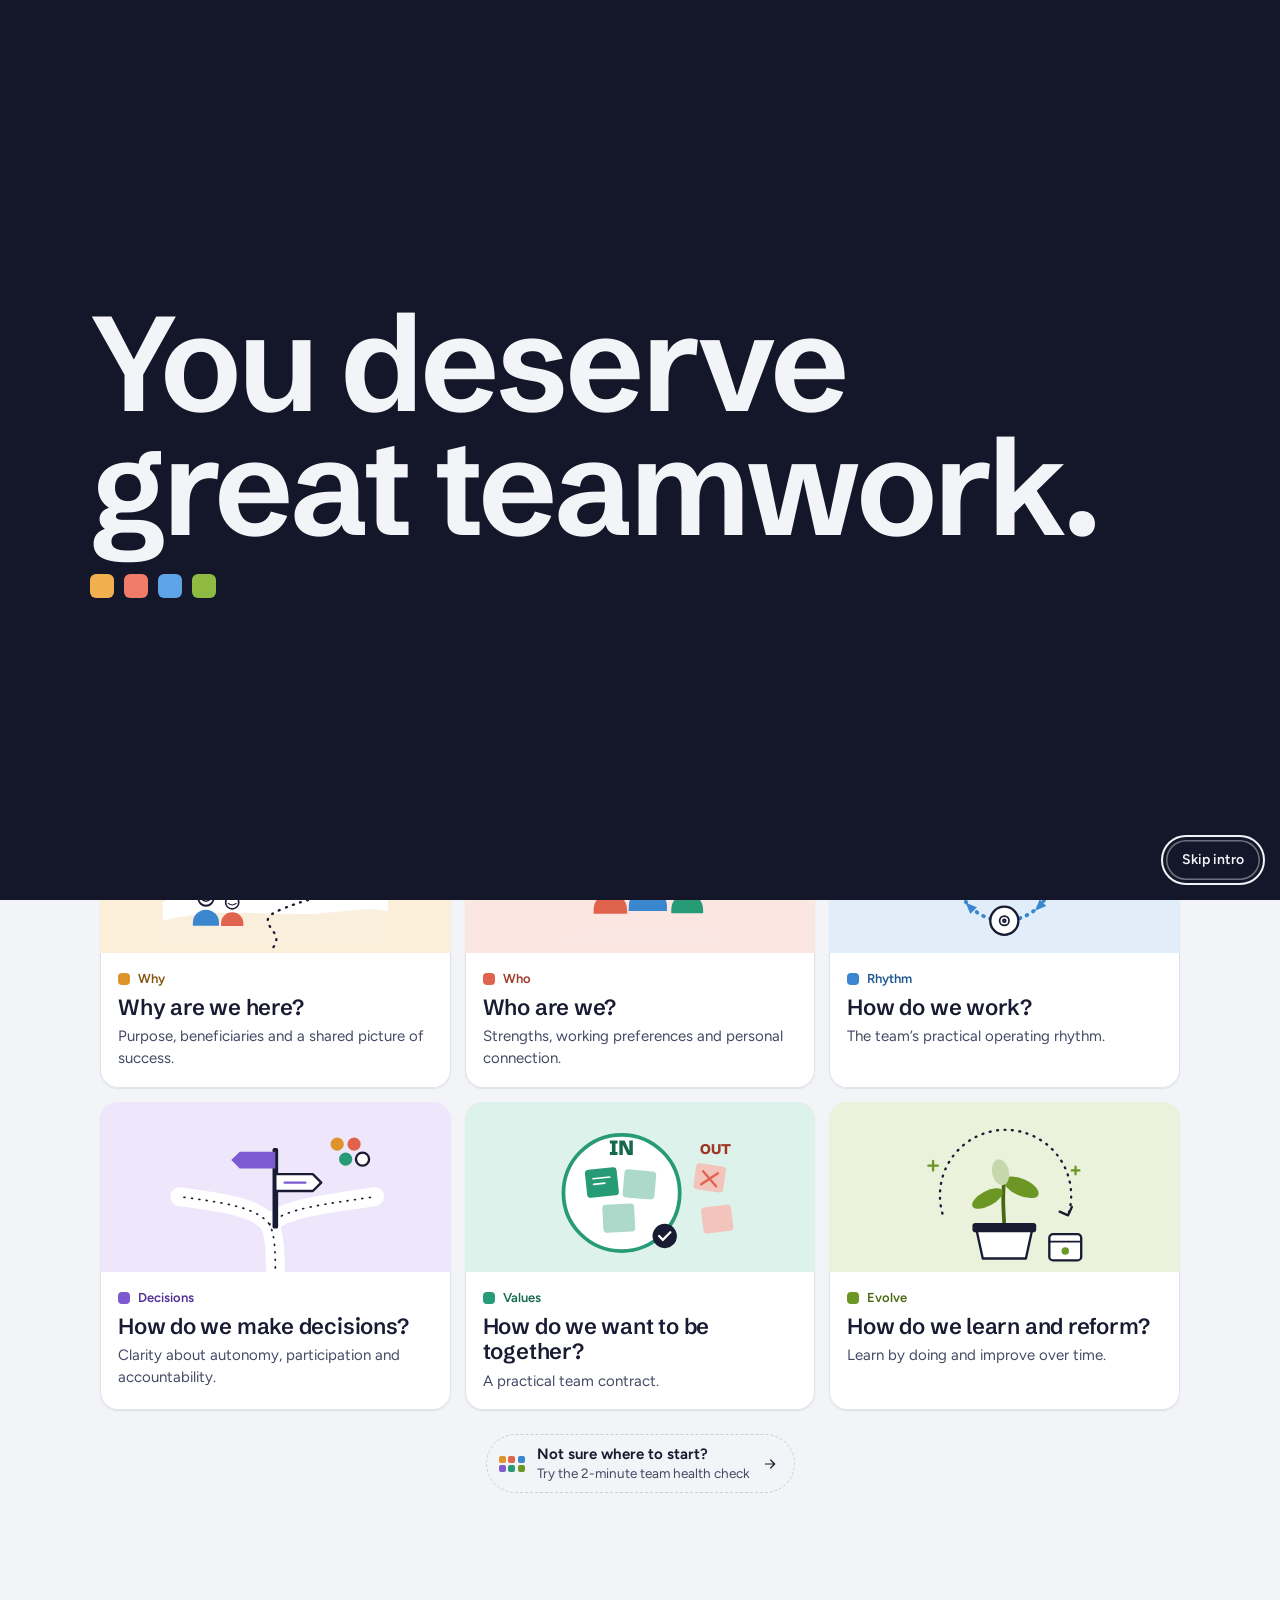
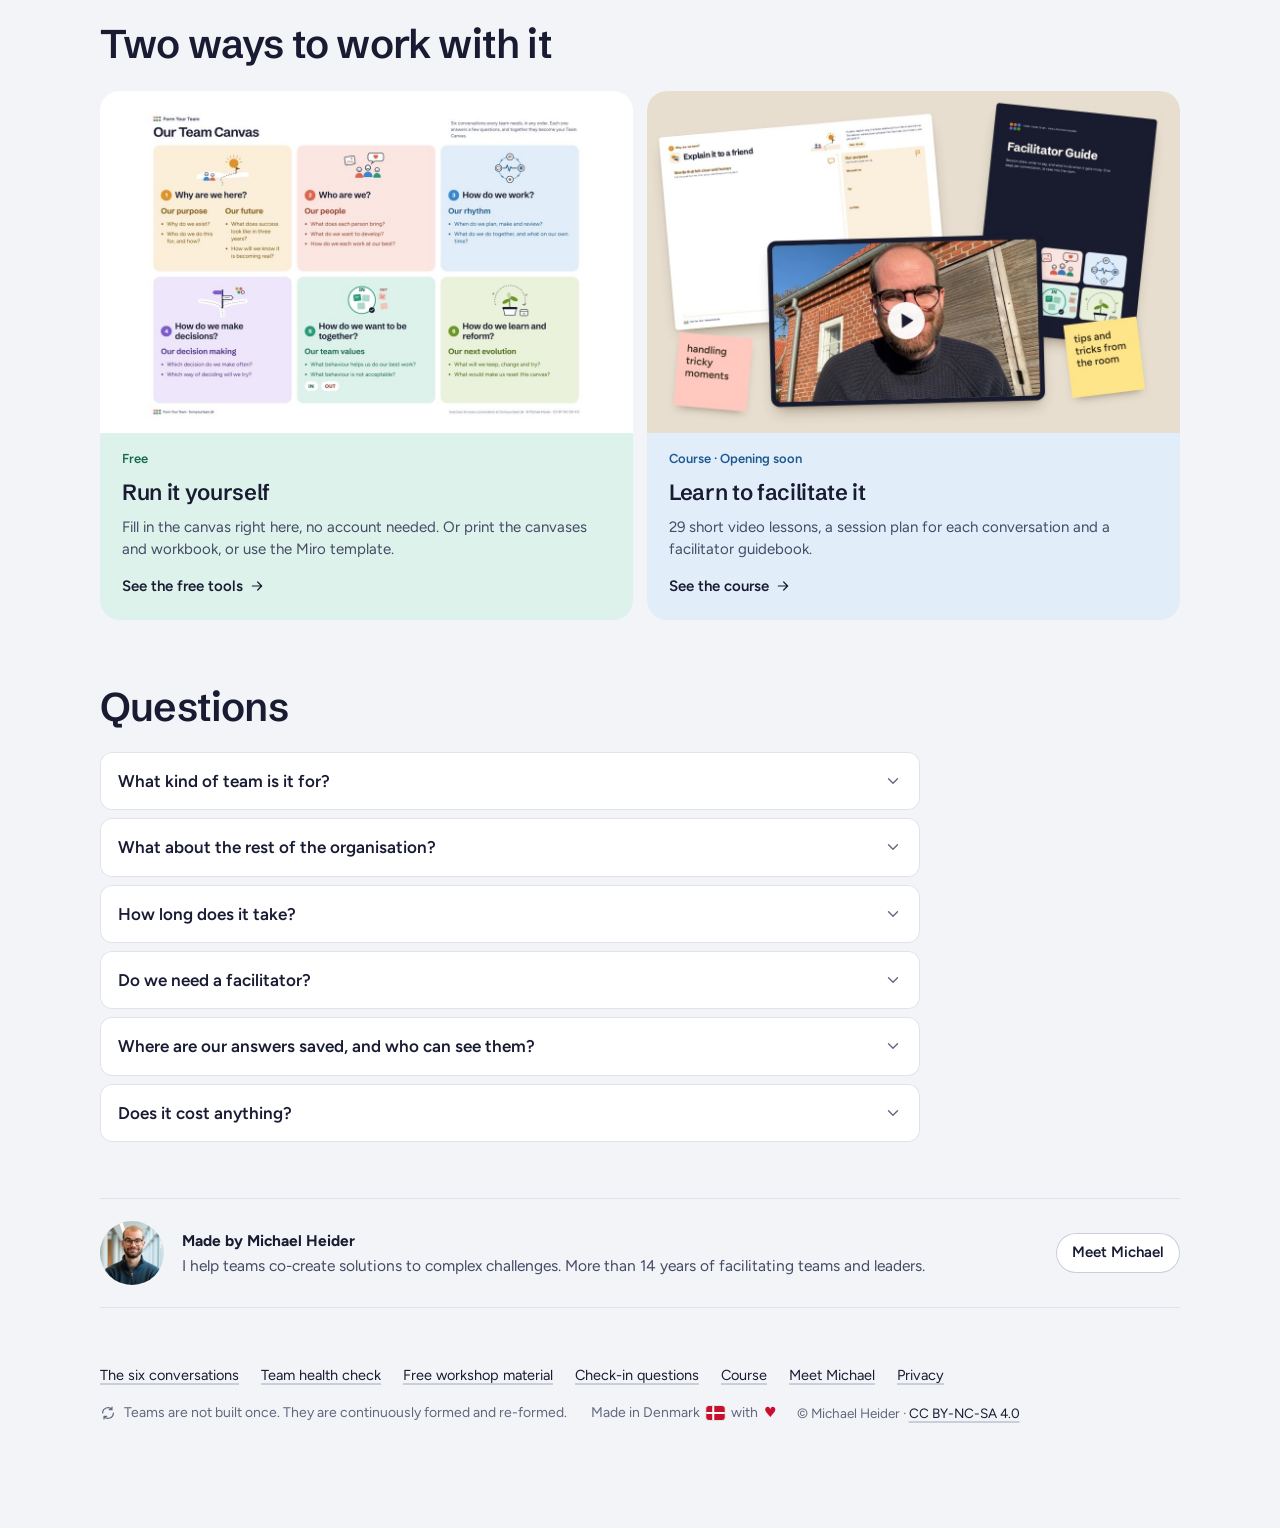
==== commit f3b6096c: "Course: hide price, keep waitlist only Co-Authored-By: Claude Opus 5.5 <noreply@anthropic.com> Claud" ====
--- a/form-your-team/index.html
+++ b/form-your-team/index.html
@@ -1866,6 +1866,8 @@
 }
 .about-tagline, .offerings-title, .about-name { text-wrap: balance; }
 .about-intro, .offer p { text-wrap: pretty; }
+.about-line { display: block; }
+.about-line + .about-line { margin-top: 6px; }
 
 /* ===== workbook, second pass: full pages, more visual ===== */
 .workbook .wb-page { height: 262mm; overflow: hidden; display: flex; flex-direction: column; gap: 14px; }
@@ -2500,7 +2502,7 @@
 .work-wayout { margin: 40px 0 0; padding: 18px 22px; border-radius: 16px; background: var(--surface); box-shadow: inset 0 0 0 1px var(--line); color: var(--ink-2); font-size: 15.5px; }
 .work-contact .about-links { display: flex; flex-wrap: wrap; gap: 8px; margin-top: 16px; }
 .cr-next { margin: 16px 0 0; color: var(--ink-2); font-size: 15px; line-height: 1.55; max-width: 36em; }
-@media (max-width: 860px) {
+@media (max-width: 960px) {
   .site-nav { display: none; }
   .site-menu-btn { display: inline-flex; }
   .landing-nav a:first-child { display: inline; }
@@ -2622,12 +2624,12 @@
 #ways { scroll-margin-top: 16px; }
 .guide-mats { margin-top: 28px; }
 .guide-mats-grid { display: grid; grid-template-columns: repeat(4, minmax(0, 1fr)); gap: 10px; margin-top: 10px; }
-.mat { display: grid; gap: 6px; align-content: start; padding: 16px; border-radius: 18px; background: var(--step-soft); }
+.mat { display: flex; flex-direction: column; align-items: flex-start; gap: 6px; padding: 16px; border-radius: 18px; background: var(--step-soft); }
 .mat-ic { width: 40px; height: 40px; border-radius: 12px; display: grid; place-items: center; background: var(--surface); color: var(--step-ink, var(--ink)); margin-bottom: 4px; }
 .mat strong { font-family: var(--font-display); font-size: 17px; font-weight: 600; }
 .mat-txt { font-size: 14px; line-height: 1.45; color: var(--ink-2); }
-.mat-links { display: flex; flex-wrap: wrap; gap: 6px; margin-top: 6px; }
-.mat-btn { border: 0; font-family: inherit; cursor: pointer; display: inline-flex; align-items: center; min-height: 36px; padding: 0 14px; border-radius: 999px; background: var(--ink); color: var(--bg); font-size: 14px; font-weight: 600; text-decoration: none; }
+.mat-links { display: flex; flex-direction: column; align-items: flex-start; gap: 6px; margin-top: auto; padding-top: 8px; }
+.mat-btn { border: 0; font-family: inherit; cursor: pointer; display: inline-flex; align-items: center; min-height: 36px; padding: 7px 14px; border-radius: 18px; line-height: 1.25; text-align: left; background: var(--ink); color: var(--bg); font-size: 14px; font-weight: 600; text-decoration: none; }
 @media (max-width: 720px) {
   .guide-mats-grid { grid-template-columns: 1fr 1fr; gap: 8px; }
   .mat { padding: 12px; gap: 4px; }
@@ -2784,6 +2786,9 @@
 @media (max-width: 860px) { .course-wait { grid-template-columns: 1fr; } }
 @media (max-width: 520px) { .course-wait .pb-fields { grid-template-columns: 1fr; } }
 
+.li-word { white-space: nowrap; }
+.li-logo { width: .82em; height: .82em; vertical-align: -.06em; margin: 0 .2em 0 .04em; }
+
 </style>
 
 <script defer src="https://cloud.umami.is/script.js" data-website-id="4eb5e541-a1b3-42ee-b086-a4857eaf6302"></script>
@@ -2824,10 +2829,12 @@
 <script src="assets/js/react.production.min.js"></script>
 <script src="assets/js/react-dom.production.min.js"></script>
 <script>
-(()=>{var f=()=>Math.random().toString(36).slice(2,10),sa="trc.canvas.v1",na="trc.ui.v1";function le(){let e=new Date().toISOString();return{app:"team-reformation-canvas",version:1,example:!1,meta:{teamName:"",description:"",participants:[],reviewDate:"",createdAt:e,updatedAt:e},why:{existTo:"",forWhom:"",by:"",future:"",signs:[]},who:{profiles:{},manuals:{},skills:[],groups:[],overlaps:"",gaps:"",peer:"",strengths:"",develop:"",knowHow:""},rhythm:{rituals:[],prioritise:"",plan:"",make:"",review:"",feedback:""},decide:{decisions:[],rules:[],disagreement:""},agree:{in:[],out:[],agreements:[],broken:""},evolve:{keep:[],change:[],try:[],reset:""}}}var Ae=e=>e&&typeof e=="object"&&!Array.isArray(e);function ia(e,t){if(Array.isArray(e))return Array.isArray(t)?t:e;if(Ae(e)){let a={},o=Ae(t)?t:{};for(let n of Object.keys(e))a[n]=ia(e[n],o[n]);return a}return typeof e=="string"?typeof t=="string"?t:t==null?e:String(t):typeof e=="boolean"?typeof t=="boolean"?t:e:t??e}var Pe=e=>typeof e=="string"?e:e==null?"":String(e),ee=e=>Ae(e)?{...e,id:Pe(e.id)||f()}:{id:f(),text:Pe(e)};function Ho(e){let t=ia(le(),e),a=Ae(e)?e:{};t.who.profiles=Ae(a.who&&a.who.profiles)?a.who.profiles:{},t.who.manuals=Ae(a.who&&a.who.manuals)?a.who.manuals:{},t.meta.participants=t.meta.participants.map(n=>Ae(n)?{id:Pe(n.id)||f(),name:Pe(n.name)}:{id:f(),name:Pe(n)});let o=[t.why.signs,t.who.skills,t.rhythm.rituals,t.decide.decisions,t.decide.rules,t.agree.in,t.agree.out,t.agree.agreements,t.evolve.keep,t.evolve.change,t.evolve.try];return t.why.signs=t.why.signs.map(ee),t.who.skills=t.who.skills.map(ee),t.who.groups=t.who.groups.map(ee),t.rhythm.rituals=t.rhythm.rituals.map(ee),t.decide.decisions=t.decide.decisions.map(ee),t.decide.rules=t.decide.rules.map(ee),t.agree.in=t.agree.in.map(ee),t.agree.out=t.agree.out.map(ee),t.agree.agreements=t.agree.agreements.map(ee),t.evolve.keep=t.evolve.keep.map(ee),t.evolve.change=t.evolve.change.map(ee),t.evolve.try=t.evolve.try.map(ee),t.decide.decisions=t.decide.decisions.map(n=>oa[n.mechanism]?{...n,mechanism:oa[n.mechanism]}:n.mechanism==="advice"?{...n,mechanism:"custom",custom:n.custom||"Advice process"}:n),a.evolve&&typeof a.evolve.revisit=="string"&&!t.meta.reviewDate&&(t.meta.reviewDate=a.evolve.revisit),t}function ra(){try{let e="__trc_probe__";return window.localStorage.setItem(e,"1"),window.localStorage.removeItem(e),!0}catch{return!1}}function la(){try{let e=window.localStorage.getItem(sa);return e?Ho(JSON.parse(e)):null}catch{return null}}function mt(e){try{return window.localStorage.setItem(sa,JSON.stringify(e)),!0}catch{return!1}}function Mt(){try{let e=window.localStorage.getItem(na);return e?JSON.parse(e):{}}catch{return{}}}function ca(e){try{window.localStorage.setItem(na,JSON.stringify(e))}catch{}}function At(e,t,a){if(!t.length)return typeof a=="function"?a(e):a;let[o,...n]=t,s=Array.isArray(e)?e.slice():{...e};return s[o]=At(e?.[o],n,a),s}var g=e=>typeof e=="string"&&e.trim().length>0,R=(e,t="text")=>(e||[]).filter(a=>g(a[t]));function ye(e,t){let a=e.meta.participants.find(o=>o.id===t);return a?a.name||"Unnamed":"Someone"}function Ie(e){let t=Pe(e).trim().split(/\s+/).filter(Boolean);if(!t.length)return"?";let a=Array.from(t[0])[0]||"",o=t.length>1&&Array.from(t[t.length-1])[0]||"";return(a+o).toUpperCase()}function He(e,t){if(!e)return"";let a=new Date(e.length===10?e+"T12:00:00":e);return isNaN(a)?e:a.toLocaleDateString(void 0,t||{day:"numeric",month:"long",year:"numeric"})}function ge(e){let t=new Date;t.setDate(t.getDate()+e*7);let a=o=>String(o).padStart(2,"0");return`${t.getFullYear()}-${a(t.getMonth()+1)}-${a(t.getDate())}`}var qe=[{id:"narrow",label:"Narrow down options",hue:1},{id:"quick",label:"Decide quickly",hue:2},{id:"onboard",label:"Bring everyone along",hue:5},{id:"final",label:"Settle who has the final say",hue:4}],ve=[{id:"dot",group:"narrow",label:"Dot voting",when:"A long list of ideas needs a shortlist, fast.",how:"Everyone places a few dots in a single round. Then talk about the options at the top."},{id:"multi",group:"narrow",label:"Multi-voting",when:"One round of votes is too scattered to show a favourite.",how:"Vote in rounds and drop the weakest option each time, until a shortlist remains."},{id:"matrix",group:"narrow",label:"Scoring matrix",when:"Every option has its own trade-offs.",how:"Rate each option against three to five agreed criteria, then compare totals and trade-offs."},{id:"majority",group:"quick",label:"Majority vote",when:"There are two options and either would work.",how:"One vote each. The option with more than half of the votes wins."},{id:"plurality",group:"quick",label:"Plurality",when:"There are several options and no time for more rounds.",how:"One vote each. The option with the most votes wins, even below half."},{id:"authority",group:"quick",label:"Authority",when:"One person is accountable for the outcome.",how:"They hear from the people affected, then decide and explain why."},{id:"fist",group:"onboard",label:"Fist to five",when:"People seem to agree, but you can\u2019t tell if they really do.",how:"Everyone shows zero to five fingers at the same time. Ask the lowest: what would raise your score by one?"},{id:"consensus",group:"onboard",label:"Consensus",when:"Everyone needs to support the decision to carry it out.",how:"Share a proposal, listen to concerns, adapt it, and check that everyone can back it."},{id:"consent",group:"onboard",label:"Consent",when:"You need to move on, even if it isn\u2019t everyone\u2019s first choice.",how:"Ask for serious reasons not to try it. Resolve the valid objections, then go ahead."},{id:"supermajority",group:"final",label:"Supermajority",when:"A big decision needs more than a narrow win.",how:"Agree a threshold, such as 75%, before voting. Go ahead only if you reach it."},{id:"unanimity",group:"final",label:"Unanimity",when:"Every person must actively agree before you move.",how:"Each person gives a clear yes or no. A single no sends the proposal back."},{id:"delegation",group:"final",label:"Delegation",when:"The whole team doesn\u2019t need to weigh in every time.",how:"Choose who decides, and agree their mandate, limits and deadline."},{id:"custom",group:"",label:"Our own way",when:"None of these fits.",how:"Describe how you will decide."}],oa={individual:"authority",consult:"authority"};function pt(e,t){switch(t){case"why":return[{label:"We exist to\u2026",done:g(e.why.existTo),field:"why-existTo"},{label:"We do this for\u2026",done:g(e.why.forWhom),field:"why-forWhom"},{label:"We do this by\u2026",done:g(e.why.by),field:"why-by"},{label:"In three years\u2019 time\u2026",done:g(e.why.future),field:"why-future"},{label:"At least one sign of progress",done:R(e.why.signs).length>0,field:"why-signs"}];case"who":return[{label:"At least one personal user manual",done:Object.values(e.who.manuals||{}).some(a=>a&&Object.values(a).some(g)),field:"who-manuals"},{label:"Strengths in the skills marketplace",done:e.who.skills.some(a=>a.kind==="offer"&&g(a.text)),field:"who-skills"},{label:"Capabilities to develop",done:e.who.skills.some(a=>a.kind==="develop"&&g(a.text)),field:"who-skills"}];case"rhythm":return[{label:"When we plan",done:g(e.rhythm.plan),field:"rhythm-plan"},{label:"When we make",done:g(e.rhythm.make),field:"rhythm-make"},{label:"When we review",done:g(e.rhythm.review),field:"rhythm-review"}];case"decide":return[{label:"A decision you make often",done:g((e.decide.rules[0]||{}).type),field:"decide-type"},{label:"A way to decide",done:g((e.decide.rules[0]||{}).mechanism),field:"decide-rules"}];case"agree":return[{label:"Behaviours IN",done:R(e.agree.in).length>0,field:"agree-board"},{label:"Behaviours OUT",done:R(e.agree.out).length>0,field:"agree-board"}];case"evolve":return[{label:"We will keep\u2026",done:R(e.evolve.keep).length>0,field:"evolve-board"},{label:"We will change\u2026",done:R(e.evolve.change).length>0,field:"evolve-board"},{label:"We will try\u2026",done:R(e.evolve.try).length>0,field:"evolve-board"},{label:"We will reset the canvas when\u2026",done:g(e.evolve.reset),field:"evolve-reset"}];default:return[]}}function da(e,t){let a=pt(e,t),o=a.filter(n=>n.done).length;return o===0?"empty":o===a.length?"complete":"draft"}var E=[{key:"why",n:1,short:"Why",title:"Why are we here?",framing:"Purpose, beneficiaries and a shared picture of success.",intro:"Start with the people your work is for. A purpose the whole team can say out loud, in plain words, makes every later conversation easier.",questions:["Who benefits from our work?","What difference should the team make for them?","What would meaningful success look like?"]},{key:"who",n:2,short:"Who",title:"Who are we?",framing:"Strengths, working preferences and personal connection.",intro:"Teams work better when people know each other beyond job titles. Share enough to work well together; nobody has to share more than they want to.",questions:["What does each person bring?","How do we each work at our best?","What should teammates know about us beyond our role?"]},{key:"rhythm",n:3,short:"Rhythm",title:"How do we work?",framing:"The team\u2019s practical operating rhythm.",intro:"Keep it simple: agree when you plan, when you make and when you review.",questions:["When do we plan, make and review?","Which meetings and habits actually help us, and which can go?","What should we do together, and what can happen on our own time?"]},{key:"decide",n:4,short:"Decisions",title:"How do we make decisions?",framing:"Clarity about autonomy, participation and accountability.",intro:"There is more than one way to decide. Pick a decision you make often and choose how you\u2019ll make it, then see how it works.",questions:["Which decisions can individuals make?","Which decisions need input or shared ownership?","Which ways of deciding could we try?"]},{key:"agree",n:5,short:"Values",title:"How do we want to be together?",framing:"A practical team contract.",intro:"Agreements only help if you can see when they are kept or broken. Write behaviours someone could observe, not values on a poster.",questions:["What behaviour helps us do our best work?","What behaviour is not acceptable in this team?","How will we hold ourselves and each other accountable?"]},{key:"evolve",n:6,short:"Evolve",title:"How do we learn and reform?",framing:"Learn by doing and improve over time.",intro:"This canvas is a first version. Decide now when you will look at it again, and what kind of change should send you back to the start.",questions:["What should we protect?","What is no longer serving the team?","What change should trigger a team reset?"]}],D={friend:{icon:"friend",title:"Explain it to a friend",format:"Pairs, then whole team \xB7 35 min",purpose:"Find plain, human words for why the team exists, before anyone writes a mission statement.",steps:["In pairs, imagine explaining the team\u2019s reason for being to a friend over dinner. Speak naturally and avoid organisational language.","The listener does not correct or debate. They capture phrases that feel clear, human and meaningful.","Switch roles, then compare what was consistent and what was different.","Use the strongest language to create a shared purpose statement."]},future:{icon:"future",title:"In three years\u2019 time\u2026",format:"Individual, then whole team \xB7 40 min",purpose:"Agree one picture of success that feels true to everyone, and the early signs that it is happening.",steps:["Each person completes: \u201CIn three years\u2019 time, this team will have\u2026\u201D Create two or three versions individually.","Share without discussion and group similar ideas.","Vote for the statement that most unites the team and feels true, not merely the most ambitious.","Refine it together and identify two or three signs that would show it is becoming real."]},story:{icon:"story",title:"The story behind me",format:"Whole team \xB7 4\u20135 min per person",purpose:"Build personal connection through one small, chosen story each.",steps:["Each person brings one photograph or object that says something important about them.","They tell the story behind it and why they chose it.","Listeners ask curious questions without analysing or interpreting the story."],note:"Nothing to fill in here. This is about getting to know each other and building trust before the next exercises."},manual:{icon:"manual",title:"Personal user manual",format:"Individual, then share in pairs \xB7 25 min",purpose:"Make working preferences explicit, so teammates don\u2019t have to guess.",steps:["Each person completes their own card on their own, in their own words.","Share in pairs. The listener asks one question to understand better, not to challenge.","Bring one surprising or useful insight back to the whole team."]},skills:{icon:"skills",title:"Skills marketplace",format:"Individual, then whole team \xB7 40 min",purpose:"See what the team can offer each other and where it wants to grow.",steps:["Each person fills in their own stall: three things they can offer the team, and one thing they want to grow in.","Go round the room. Each person reads their stall out loud in a minute or two.","Look at who could learn from whom, and agree one pairing to try in the next few weeks."]},heartbeat:{icon:"heartbeat",title:"Draw your team\u2019s loop",format:"Whole team, at a whiteboard \xB7 40 min",purpose:"Agree a simple rhythm for planning, making and reviewing.",steps:["Draw a loop: plan \u2192 make \u2192 review \u2192 back to plan.","Put the meetings and habits you already have on the loop. Keep what helps, drop what doesn\u2019t.","For each of the three moments, agree when and how it happens, and write it above.","Try the rhythm for one working cycle, then adjust it together."]},decisions:{icon:"decisions",title:"Choose how to decide",format:"Whole team \xB7 40 min",purpose:"Pick one important decision you make often, and choose a way to make it next time.",steps:["Each person names decisions that come up again and again. Agree on one that matters to the team.","Read the twelve ways to decide together. Ask what this decision needs: narrowing options, speed, everyone on board, or a clear final say.","Choose one way and try it the next few times the decision comes up.","Talk about how it felt, and whether to keep it or try another."]},contract:{icon:"contract",title:"The two-circle team contract",format:"Whole team \xB7 60 min",purpose:"Agree, in plain words, the behaviours that belong in this team and the ones that don\u2019t.",steps:["Draw two large circles and label them IN and OUT.","Add behaviours to IN that the team wants to practise and protect.","Add behaviours to OUT that undermine trust, inclusion or good work.","Talk them through, combine similar ones, and rewrite them as things someone could actually see."]},kct:{icon:"kct",title:"Keep / Change / Try",format:"Whole team \xB7 40 min",purpose:"Decide what to protect, what to let go and what small experiment to run next.",steps:["Keep: What about this team should we protect?","Change: What is no longer helping us?","Try: What small experiment will we run next?","Agree what should make you sit down with the canvas again, for example someone joining or leaving, or the purpose changing."]}};var G="Teams are not built once. They are continuously formed and re-formed.",X={why:["friend","future"],who:["story","manual","skills"],rhythm:["heartbeat"],decide:["decisions"],agree:["contract"],evolve:["kct"]},L={name:"Michael Heider",tagline:"I help teams co-create solutions to complex challenges.",intro:"In more than 14 years of organisational development and innovation work, I\u2019ve learned that great teams stand on a strong foundation. This page gathers the questions I believe matter most: ones to explore together, and to come back to as your team grows and changes.",chapters:[{links:[{name:"The LEGO Group",url:"https://www.lego.com/aboutus"}],text:"Since 2023, first as Senior Agile Coach and now as Lead Service Designer in Manufacturing and Supply Chain Technology."},{links:[{name:"Viessmann",url:"https://www.viessmann.com"},{name:"Grundfos",url:"https://www.grundfos.com"}],text:"Organisational and leadership development: strategy and team processes with C-level leadership teams, and company-wide change initiatives."},{prefix:"Co-founder, ",links:[{name:"ProjectTogether",url:"https://projecttogether.org"}],text:"A non-profit that brings society, politics and business together to act on shared challenges."}],offer:"Looking for support with team development or a strategy process? I\u2019d love to hear from you.",education:[{title:"Kaospilot, Denmark",url:"https://www.kaospilot.dk",text:"Enterprising Leadership Program: business, process and project design, and leadership"},{title:"HPI School of Design Thinking, Potsdam",url:"https://hpi.de/en/school-of-design-thinking/hpi-d-school.html",text:"Design Thinking, sister school of the Stanford d.school"},{title:"Humboldt-Universit\xE4t zu Berlin",url:"https://www.hu-berlin.de",text:"Economics"}],training:["School of System Change","Nonviolent Communication","AJ&Smart Workshopper Master","Certified Scrum Master","Designing Strategy by IDEO"],offerings:[{key:"team",step:2,title:"Team development workshops",photo:"img/offer-kickoff.jpg",alt:"",forWho:"For new teams, teams that just changed, and teams that feel stuck.",what:"Workshops built on the six conversations and tailored to where your team is: from a focused half day to a series over a few weeks.",outcome:"A shared purpose, clear ways of working and a team canvas people actually use."},{key:"innovation",step:3,title:"Innovation sprints",photo:"img/offer-innovation-illo.jpg",alt:"",forWho:"For teams facing a complex problem without an obvious answer.",what:"A focused sprint using design thinking and service design: understand the people involved, explore options, prototype and test with real users.",outcome:"Tested ideas and a clear decision on what to pursue next."},{key:"strategy",step:4,title:"Strategy processes",photo:"img/offer-strategy-illo.jpg",alt:"",forWho:"For leadership teams that need to agree on direction.",what:"A facilitated process to make sense of the situation together, choose priorities and turn them into commitments.",outcome:"Priorities the leadership team owns, and a plan to act on them."}],sessions:[{photo:"img/session-facilitating.jpg",alt:"Michael facilitating in front of a whiteboard covered with sketches"}],linkedin:"https://www.linkedin.com/in/michaelheider",youtube:"https://www.youtube.com/@michaelheider",email:"michael@formyourteam.dk",formEmail:"michael@formyourteam.dk"},ha=[{q:"What kind of team is it for?",a:"Any group of people who work towards a shared goal and depend on each other: a new team, a team after a reorganisation or new leader, a leadership team, or a project team that will work together for months."},{q:"What about the rest of the organisation?",a:"A team is never alone. Start from your organisation\u2019s strategy, so your purpose supports it, and think about the teams you depend on and who depends on you. Invite a key collaborator for part of a session, and share what you agree with them, so the team doesn\u2019t become a silo."},{q:"How long does it take?",a:"Each conversation takes about 40 to 80 minutes. Run all six in one workshop day, or one at a time over a few weeks."},{q:"Do we need a facilitator?",a:"One person guides each conversation, ideally someone who can stay neutral. Every exercise has steps to read out, so it doesn\u2019t have to be a professional. For bigger changes or tense situations, an outside facilitator lets everyone, including the leader, take part fully."},{q:"Where are our answers saved, and who can see them?",a:"Only in your browser, on this device. Nobody else can see them, not even us: there is no account and nothing is sent to a server. They are still there when you come back on the same device and browser, but clearing your browser data removes them. Use \u201CSave a copy\u201D to download your canvas as a PDF."},{q:"Does it cost anything?",a:"The website, the workbook, the canvases and the Miro template are free, with no login. If you want to learn to facilitate the conversations yourself, there is a paid video course with session plans and a facilitator guidebook. And if you\u2019d like someone to run them with your team, get in touch."}];var ke=({x:e,y:t,s:a=1,hue:o})=>React.createElement("g",{transform:`translate(${e} ${t}) scale(${a})`,"data-step":o},React.createElement("path",{d:"M-17 44 a17 17 0 0 1 34 0 v4 h-34z",className:"i-a"}),React.createElement("circle",{cx:"0",cy:"12",r:"10",className:"i-p i-k"}),React.createElement("path",{d:"M-6 13.5 q6 5 12 0",className:"i-k i-thin",fill:"none"})),je=({children:e,label:t,vb:a="0 0 240 160",className:o="illo"})=>React.createElement("svg",{className:o,viewBox:a,role:"img","aria-label":t,xmlns:"http://www.w3.org/2000/svg"},e);function qo(){return React.createElement(je,{label:"A path leading to a flag on the horizon under a rising sun"},React.createElement("g",{className:"i-ln i-w2"},[0,1,2,3,4,5,6].map(e=>{let t=(-170+e*26.6)*Math.PI/180;return React.createElement("line",{key:e,x1:172+Math.cos(t)*28,y1:58+Math.sin(t)*28,x2:172+Math.cos(t)*38,y2:58+Math.sin(t)*38})})),React.createElement("circle",{cx:"172",cy:"58",r:"21",className:"i-a"}),React.createElement("path",{d:"M0 112 C 52 88, 96 98, 136 106 S 206 92, 240 100 V160 H0Z",className:"i-p"}),React.createElement("path",{d:"M0 132 C 60 116, 120 128, 170 124 S 220 118, 240 122 V160 H0Z",className:"i-s2"}),React.createElement("path",{d:"M118 160 C 132 142, 92 134, 126 120 S 170 108, 182 103",className:"i-k i-dash",fill:"none"}),React.createElement("line",{x1:"182",y1:"104",x2:"182",y2:"76",className:"i-k"}),React.createElement("path",{d:"M182 76 L202 82 L182 89Z",className:"i-a2"}),React.createElement(ke,{x:46,y:98,s:.82,hue:3}),React.createElement(ke,{x:74,y:104,s:.7,hue:2}))}function jo(){return React.createElement(je,{label:"Three teammates under a speech bubble with a heart, next to a photo"},React.createElement("ellipse",{cx:"122",cy:"150",rx:"92",ry:"8",className:"i-s2"}),React.createElement("rect",{x:"22",y:"26",width:"46",height:"38",rx:"5",className:"i-p i-k",transform:"rotate(-8 45 45)"}),React.createElement("path",{d:"M28 58 l10 -12 l8 8 l6 -6 l10 12",className:"i-ln i-w2",fill:"none",transform:"rotate(-8 45 45)"}),React.createElement("circle",{cx:"54",cy:"36",r:"4",className:"i-a",transform:"rotate(-8 45 45)"}),React.createElement("rect",{x:"128",y:"10",width:"72",height:"38",rx:"12",className:"i-p i-k"}),React.createElement("path",{d:"M150 48 l-6 12 l16 -12",className:"i-p i-k"}),React.createElement("path",{d:"M150 46 h12",className:"i-pstroke"}),React.createElement("path",{d:"M164 38 c-10 -7 -14 -13 -8 -18 c3 -2.5 7 -1 8 2 c1 -3 5 -4.5 8 -2 c6 5 2 11 -8 18z",className:"i-a"}),React.createElement(ke,{x:88,y:74,s:1.05,hue:2}),React.createElement(ke,{x:128,y:64,s:1.2,hue:3}),React.createElement(ke,{x:170,y:76,s:1,hue:5}))}function Uo(){let e=[[120,28],[172,80],[120,132],[68,80]];return React.createElement(je,{label:"A loop of four moments around a heartbeat line"},React.createElement("circle",{cx:"120",cy:"80",r:"52",className:"i-ln i-w3 i-dash",fill:"none"}),[[157,43,45],[157,117,135],[83,117,225],[83,43,315]].map(([t,a,o],n)=>React.createElement("path",{key:n,d:"M-6 -5 L6 0 L-6 5z",className:"i-a",transform:`translate(${t} ${a}) rotate(${o})`})),e.map(([t,a],o)=>React.createElement("circle",{key:o,cx:t,cy:a,r:"15",className:"i-p i-k"})),React.createElement("g",{className:"i-k i-thin",fill:"none"},React.createElement("path",{d:"M113 24 h14 M113 28 h14 M113 32 h9"}),React.createElement("rect",{x:"166",y:"74",width:"12",height:"12",rx:"2",className:"i-a"}),React.createElement("circle",{cx:"120",cy:"132",r:"5"}),React.createElement("circle",{cx:"120",cy:"132",r:"1.5",className:"i-a"}),React.createElement("path",{d:"M61 75 h14 a3 3 0 0 1 3 3 v4 a3 3 0 0 1 -3 3 h-8 l-4 4 v-4 h-2 a3 3 0 0 1 -3 -3 v-4 a3 3 0 0 1 3 -3z"})),React.createElement("path",{d:"M88 80 h14 l6 -14 l9 28 l7 -20 l5 6 h23",className:"i-ink2 i-w3",fill:"none"}))}function Ko(){return React.createElement(je,{label:"A signpost at a fork in the road, with voting dots"},React.createElement("path",{d:"M120 162 C 120 136, 118 124, 114 116 C 100 96, 60 92, 18 86",className:"i-road",fill:"none"}),React.createElement("path",{d:"M114 116 C 128 98, 176 94, 226 86",className:"i-road",fill:"none"}),React.createElement("path",{d:"M120 162 C 120 136, 118 124, 114 116 C 100 96, 60 92, 18 86 M114 116 C 128 98, 176 94, 226 86",className:"i-k i-dash i-thin",fill:"none"}),React.createElement("rect",{x:"117",y:"34",width:"6",height:"86",rx:"2",className:"i-ink"}),React.createElement("path",{d:"M82 38 h38 v18 h-38 l-9 -9z",className:"i-a"}),React.createElement("path",{d:"M120 62 h40 l9 9 l-9 9 h-40z",className:"i-p i-k"}),React.createElement("path",{d:"M130 71 h22",className:"i-ln i-w2"}),React.createElement("g",null,React.createElement("circle",{cx:"186",cy:"30",r:"7","data-step":"1",className:"i-a"}),React.createElement("circle",{cx:"204",cy:"30",r:"7","data-step":"2",className:"i-a"}),React.createElement("circle",{cx:"195",cy:"46",r:"7","data-step":"5",className:"i-a"}),React.createElement("circle",{cx:"213",cy:"46",r:"7",className:"i-p i-k"})))}function Yo(){return React.createElement(je,{label:"A circle labelled IN holding agreement notes, with notes outside"},React.createElement("circle",{cx:"100",cy:"82",r:"62",className:"i-p i-ln i-w3"}),React.createElement("text",{x:"100",y:"42",textAnchor:"middle",className:"i-text"},"IN"),React.createElement("rect",{x:"62",y:"56",width:"34",height:"30",rx:"4",className:"i-a",transform:"rotate(-6 79 71)"}),React.createElement("rect",{x:"102",y:"58",width:"34",height:"30",rx:"4",className:"i-s3",transform:"rotate(5 119 73)"}),React.createElement("rect",{x:"80",y:"94",width:"34",height:"30",rx:"4",className:"i-s3",transform:"rotate(-3 97 109)"}),React.createElement("path",{d:"M70 66 h18 M70 72 h12",className:"i-pstroke i-thin",transform:"rotate(-6 79 71)"}),React.createElement("g",{"data-step":"2"},React.createElement("text",{x:"200",y:"40",textAnchor:"middle",className:"i-text i-text-sm"},"OUT"),React.createElement("rect",{x:"178",y:"52",width:"32",height:"28",rx:"4",className:"i-s3",transform:"rotate(8 194 66)"}),React.createElement("rect",{x:"186",y:"96",width:"32",height:"28",rx:"4",className:"i-s3",transform:"rotate(-7 202 110)"}),React.createElement("path",{d:"M186 60 l16 14 M202 60 l-16 14",className:"i-ln i-w2",transform:"rotate(8 194 66)"})),React.createElement("circle",{cx:"146",cy:"128",r:"13",className:"i-ink"}),React.createElement("path",{d:"M140 128 l4 4 l8 -8",className:"i-pstroke i-w2",fill:"none"}))}function Qo(){return React.createElement(je,{label:"A seedling growing in a pot inside a looping arrow"},React.createElement("path",{d:"M54 104 A 70 70 0 1 1 188 106",className:"i-k i-dash",fill:"none"}),React.createElement("path",{d:"M188 106 l-9 -4 m9 4 l4 -9",className:"i-k",fill:"none"}),React.createElement("path",{d:"M120 122 C 120 104, 117 90, 120 68",className:"i-ink2 i-w3",fill:"none"}),React.createElement("ellipse",{cx:"102",cy:"88",rx:"18",ry:"8",className:"i-a",transform:"rotate(-28 102 88)"}),React.createElement("ellipse",{cx:"138",cy:"76",rx:"20",ry:"9",className:"i-a",transform:"rotate(24 138 76)"}),React.createElement("ellipse",{cx:"116",cy:"60",rx:"9",ry:"14",className:"i-s3",transform:"rotate(-12 116 60)"}),React.createElement("path",{d:"M90 120 h60 l-7 32 h-46z",className:"i-p i-k"}),React.createElement("rect",{x:"86",y:"114",width:"68",height:"10",rx:"3",className:"i-ink"}),React.createElement("g",{className:"i-ln i-w2"},React.createElement("path",{d:"M44 48 v10 M39 53 h10"}),React.createElement("path",{d:"M196 54 v8 M192 58 h8"})),React.createElement("rect",{x:"168",y:"126",width:"34",height:"28",rx:"4",className:"i-p i-k"}),React.createElement("path",{d:"M168 134 h34",className:"i-k i-thin"}),React.createElement("circle",{cx:"185",cy:"144",r:"4",className:"i-a"}))}var P={why:qo,who:jo,rhythm:Uo,decide:Ko,agree:Yo,evolve:Qo},It=[{key:"why",hue:1,label:"Why?",num:"1"},{key:"who",hue:2,label:"Who?",num:"2"},{key:"how",hue:3,label:"How?",num:"3\u20135",dots:[3,4,5]},{key:"evolve",hue:6,label:"Evolve",num:"6"}];function Ue(){let o=It.length;return React.createElement("svg",{className:"hero-ring",viewBox:"0 0 400 380",role:"img","aria-label":"Why? Who? How? and Evolve, arranged in a loop around the team"},React.createElement("circle",{cx:200,cy:190,r:126,className:"ring-line",fill:"none"}),It.map((n,s)=>{let i=-90+(s+.5)*(360/o),r=i*Math.PI/180;return React.createElement("path",{key:`a${s}`,d:"M-7 -6 L7 0 L-7 6z",className:"ring-arrow",transform:`translate(${200+Math.cos(r)*126} ${190+Math.sin(r)*126}) rotate(${i+90})`})}),It.map((n,s)=>{let i=(-90+s*(360/o))*Math.PI/180,r=200+Math.cos(i)*126,l=190+Math.sin(i)*126,c=[-3,3,-2,2][s];return React.createElement("g",{key:n.key,"data-step":n.hue,transform:`translate(${r} ${l}) rotate(${c})`,className:"ring-note"},React.createElement("rect",{x:"-54",y:"-36",width:"108",height:"72",rx:"10",className:"i-s"}),React.createElement("rect",{x:"-54",y:"-36",width:"108",height:"72",rx:"10",className:"i-ln i-w2",fill:"none"}),React.createElement("text",{x:"0",y:n.dots?4:10,textAnchor:"middle",className:"ring-label ring-label-lg"},n.label),n.dots&&n.dots.map((d,m)=>React.createElement("circle",{key:d,"data-step":d,cx:-14+m*14,cy:"24",r:"5",className:"i-a"})))}),React.createElement("g",{transform:"translate(200 160)"},React.createElement(ke,{x:-30,y:4,s:.9,hue:2}),React.createElement(ke,{x:0,y:-6,s:1.05,hue:3}),React.createElement(ke,{x:30,y:6,s:.85,hue:5})))}function ma(){return React.createElement("svg",{className:"canvas-mini",viewBox:"0 0 200 140",role:"img","aria-label":"A one-page canvas with seven coloured blocks"},React.createElement("rect",{x:"18",y:"8",width:"164",height:"124",rx:"8",className:"i-p i-k"}),React.createElement("rect",{x:"30",y:"18",width:"70",height:"8",rx:"3",className:"i-ink"}),React.createElement("rect",{x:"30",y:"30",width:"44",height:"4",rx:"2",className:"i-mute"}),React.createElement("g",{"data-step":"1"},React.createElement("rect",{x:"30",y:"42",width:"78",height:"28",rx:"4",className:"i-s"}),React.createElement("rect",{x:"112",y:"42",width:"58",height:"28",rx:"4",className:"i-s"})),React.createElement("g",{"data-step":"2"},React.createElement("rect",{x:"30",y:"74",width:"140",height:"16",rx:"4",className:"i-s"})),React.createElement("g",{"data-step":"3"},React.createElement("rect",{x:"30",y:"94",width:"68",height:"16",rx:"4",className:"i-s"})),React.createElement("g",{"data-step":"4"},React.createElement("rect",{x:"102",y:"94",width:"68",height:"16",rx:"4",className:"i-s"})),React.createElement("g",{"data-step":"5"},React.createElement("rect",{x:"30",y:"114",width:"68",height:"10",rx:"3",className:"i-s"})),React.createElement("g",{"data-step":"6"},React.createElement("rect",{x:"102",y:"114",width:"68",height:"10",rx:"3",className:"i-s"})))}function pa({id:e}){let t=a=>React.createElement("svg",{className:"mech-glyph",viewBox:"0 0 120 56","aria-hidden":"true"},a);switch(e){case"dot":return t(React.createElement(React.Fragment,null,[[10,1],[34,3],[58,0],[82,2]].map(([a,o],n)=>React.createElement("g",{key:n},React.createElement("rect",{x:a,y:"14",width:"20",height:"24",rx:"3",className:n%2?"i-s3":"i-s"}),Array.from({length:o}).map((s,i)=>React.createElement("circle",{key:i,cx:a+6+i*4.5,cy:"30",r:"2.2",className:"i-ink"}))))));case"multi":return t(React.createElement(React.Fragment,null,[0,1,2,3].map(a=>React.createElement("rect",{key:a,x:"8",y:12+a*8,width:"26",height:"4",rx:"2",className:a===3?"i-mute":"i-a"})),React.createElement("path",{d:"M40 28 h10 m-4 -4 l4 4 l-4 4",className:"i-k i-thin",fill:"none"}),[0,1].map(a=>React.createElement("rect",{key:a,x:"56",y:20+a*8,width:"22",height:"4",rx:"2",className:"i-a"})),React.createElement("path",{d:"M84 28 h10 m-4 -4 l4 4 l-4 4",className:"i-k i-thin",fill:"none"}),React.createElement("rect",{x:"98",y:"26",width:"16",height:"4",rx:"2",className:"i-ink"})));case"matrix":return t(React.createElement(React.Fragment,null,[0,1,2].map(a=>[0,1,2,3].map(o=>React.createElement("rect",{key:`${a}${o}`,x:18+o*22,y:8+a*14,width:"20",height:"12",rx:"2",className:o===3?a===1?"i-a":"i-s3":"i-p i-k i-hair"})))));case"majority":return t(React.createElement(React.Fragment,null,React.createElement("rect",{x:"10",y:"22",width:"58",height:"14",rx:"3",className:"i-a"}),React.createElement("rect",{x:"68",y:"22",width:"42",height:"14",rx:"3",className:"i-s3"}),React.createElement("path",{d:"M60 12 v34",className:"i-k i-dash i-thin"})));case"plurality":return t(React.createElement(React.Fragment,null,React.createElement("path",{d:"M20 46 h80",className:"i-k i-thin"}),React.createElement("rect",{x:"30",y:"16",width:"16",height:"30",rx:"2",className:"i-a"}),React.createElement("rect",{x:"52",y:"24",width:"16",height:"22",rx:"2",className:"i-s3"}),React.createElement("rect",{x:"74",y:"32",width:"16",height:"14",rx:"2",className:"i-s3"}),React.createElement("path",{d:"M22 20 h76",className:"i-k i-dash i-thin"})));case"authority":return t(React.createElement(React.Fragment,null,[12,22,32,42].map(a=>React.createElement("circle",{key:a,cx:"14",cy:a,r:"3.5",className:"i-s3"})),[12,22,32,42].map(a=>React.createElement("path",{key:`l${a}`,d:`M18 ${a} L58 27`,className:"i-k i-hair"})),React.createElement("circle",{cx:"64",cy:"27",r:"9",className:"i-a"}),React.createElement("path",{d:"M76 27 h14 m-4 -4 l4 4 l-4 4",className:"i-k i-thin",fill:"none"}),React.createElement("rect",{x:"94",y:"17",width:"20",height:"20",rx:"4",className:"i-ink"}),React.createElement("path",{d:"M99 27 l4 4 l7 -8",className:"i-pstroke i-w2",fill:"none"})));case"fist":return t(React.createElement(React.Fragment,null,[0,1,2,3,4,5].map((a,o)=>React.createElement("g",{key:a},React.createElement("rect",{x:8+o*18,y:"38",width:"15",height:"12",rx:"2",className:a===2?"i-a":"i-s"}),Array.from({length:[0,0,1,2,3,1][o]}).map((n,s)=>React.createElement("circle",{key:s,cx:15.5+o*18,cy:31-s*7,r:"2.6",className:"i-ink"}))))));case"consensus":return t(React.createElement(React.Fragment,null,React.createElement("rect",{x:"8",y:"12",width:"20",height:"30",rx:"3",className:"i-a"}),React.createElement("path",{d:"M13 20 h10 M13 26 h10 M13 32 h6",className:"i-pstroke i-thin"}),[0,1,2,3].map(a=>React.createElement("g",{key:a},React.createElement("circle",{cx:44+a*18,cy:"27",r:"7",className:"i-s3"}),React.createElement("path",{d:`M${40+a*18} 27 l3 3 l5 -6`,className:"i-k i-thin",fill:"none"})))));case"consent":return t(React.createElement(React.Fragment,null,[0,1,2].map(a=>React.createElement("g",{key:a},React.createElement("circle",{cx:12+a*16,cy:"30",r:"6.5",className:"i-s3"}),React.createElement("path",{d:`M${8.5+a*16} 30 l2.5 2.5 l4.5 -5`,className:"i-k i-thin",fill:"none"}))),React.createElement("circle",{cx:"62",cy:"30",r:"6.5",className:"i-p i-k i-dashed-c"}),React.createElement("path",{d:"M62 26 v4 M62 33 v.5",className:"i-k i-w2"}),React.createElement("path",{d:"M72 30 h18 m-4 -4 l4 4 l-4 4",className:"i-k i-thin",fill:"none"}),React.createElement("path",{d:"M98 46 V12",className:"i-k i-w2"}),React.createElement("path",{d:"M98 12 L114 18 L98 25z",className:"i-a"})));case"supermajority":return t(React.createElement(React.Fragment,null,React.createElement("rect",{x:"10",y:"22",width:"100",height:"14",rx:"3",className:"i-s"}),React.createElement("rect",{x:"10",y:"22",width:"80",height:"14",rx:"3",className:"i-a"}),React.createElement("path",{d:"M85 12 v34",className:"i-k i-dash i-thin"})));case"unanimity":return t(React.createElement(React.Fragment,null,[0,1,2,3].map(a=>React.createElement("rect",{key:a,x:6+a*22,y:"20",width:"18",height:"14",rx:"3",className:"i-a"})),React.createElement("rect",{x:"94",y:"20",width:"20",height:"14",rx:"3",className:"i-p i-k"}),React.createElement("path",{d:"M100 24 l8 6 M108 24 l-8 6",className:"i-k i-thin"}),React.createElement("path",{d:"M104 18 C 100 6, 30 6, 16 16",className:"i-k i-dash i-thin",fill:"none"})));case"delegation":return t(React.createElement(React.Fragment,null,[0,1,2,3].map(a=>[0,1].map(o=>React.createElement("circle",{key:`${a}${o}`,cx:10+a*9,cy:22+o*10,r:"3.5",className:(a+o)%2?"i-s3":"i-a"}))),React.createElement("path",{d:"M50 27 h14 m-4 -4 l4 4 l-4 4",className:"i-k i-thin",fill:"none"}),React.createElement("rect",{x:"72",y:"12",width:"42",height:"30",rx:"5",className:"i-p i-k i-dash"}),React.createElement("circle",{cx:"86",cy:"27",r:"6",className:"i-a"}),React.createElement("circle",{cx:"100",cy:"27",r:"6",className:"i-a"})));default:return t(React.createElement(React.Fragment,null,React.createElement("rect",{x:"30",y:"12",width:"60",height:"32",rx:"6",className:"i-p i-k i-dash"}),React.createElement("path",{d:"M52 28 h16 M60 20 v16",className:"i-ln i-w2"})))}}function fe({name:e}){let t=a=>React.createElement("svg",{className:"ex-icon",viewBox:"0 0 48 48","aria-hidden":"true"},a);switch(e){case"friend":return t(React.createElement(React.Fragment,null,React.createElement("rect",{x:"4",y:"8",width:"24",height:"17",rx:"6",className:"i-a"}),React.createElement("path",{d:"M10 25 l-3 7 l9 -7z",className:"i-a"}),React.createElement("rect",{x:"20",y:"20",width:"24",height:"17",rx:"6",className:"i-p i-k"}),React.createElement("path",{d:"M38 37 l3 6 l-9 -6z",className:"i-p i-k"}),React.createElement("path",{d:"M26 28.5 h12 M26 33 h7",className:"i-k i-thin"})));case"future":return t(React.createElement(React.Fragment,null,React.createElement("circle",{cx:"34",cy:"14",r:"7",className:"i-a"}),React.createElement("path",{d:"M2 40 C 14 30, 24 34, 46 28 V46 H2z",className:"i-s3"}),React.createElement("path",{d:"M14 40 L14 22",className:"i-k"}),React.createElement("path",{d:"M14 22 l10 3 l-10 3z",className:"i-a2"})));case"story":return t(React.createElement(React.Fragment,null,React.createElement("rect",{x:"7",y:"10",width:"34",height:"28",rx:"4",className:"i-p i-k",transform:"rotate(-6 24 24)"}),React.createElement("path",{d:"M12 33 l8 -9 l6 6 l5 -4 l7 8",className:"i-ln i-w2",fill:"none",transform:"rotate(-6 24 24)"}),React.createElement("circle",{cx:"31",cy:"18",r:"3.5",className:"i-a",transform:"rotate(-6 24 24)"})));case"manual":return t(React.createElement(React.Fragment,null,React.createElement("path",{d:"M6 10 h14 a4 4 0 0 1 4 4 v26 a3 3 0 0 0 -3 -3 h-15z",className:"i-a"}),React.createElement("path",{d:"M42 10 h-14 a4 4 0 0 0 -4 4 v26 a3 3 0 0 1 3 -3 h15z",className:"i-p i-k"}),React.createElement("path",{d:"M29 17 h9 M29 22 h9 M29 27 h6",className:"i-k i-thin"})));case"skills":return t(React.createElement(React.Fragment,null,React.createElement("rect",{x:"5",y:"7",width:"16",height:"16",rx:"4",className:"i-a"}),React.createElement("rect",{x:"27",y:"7",width:"16",height:"16",rx:"4",className:"i-p i-k"}),React.createElement("rect",{x:"5",y:"27",width:"16",height:"16",rx:"4",className:"i-s3"}),React.createElement("rect",{x:"27",y:"27",width:"16",height:"16",rx:"4",className:"i-a"}),React.createElement("path",{d:"M31 15 h8 M35 11 v8",className:"i-k i-thin"})));case"heartbeat":return t(React.createElement(React.Fragment,null,React.createElement("circle",{cx:"24",cy:"24",r:"17",className:"i-ln i-w3 i-dash",fill:"none"}),React.createElement("path",{d:"M8 24 h8 l3 -8 l5 16 l4 -12 l3 4 h9",className:"i-ink2 i-w3",fill:"none"})));case"decisions":return t(React.createElement(React.Fragment,null,React.createElement("rect",{x:"22",y:"8",width:"4",height:"36",rx:"2",className:"i-ink"}),React.createElement("path",{d:"M6 10 h18 v10 h-18 l-5 -5z",className:"i-a"}),React.createElement("path",{d:"M24 24 h18 l5 5 l-5 5 h-18z",className:"i-p i-k"})));case"contract":return t(React.createElement(React.Fragment,null,React.createElement("circle",{cx:"19",cy:"25",r:"15",className:"i-p i-ln i-w3"}),React.createElement("rect",{x:"11",y:"18",width:"9",height:"8",rx:"2",className:"i-a"}),React.createElement("rect",{x:"19",y:"26",width:"9",height:"8",rx:"2",className:"i-s3"}),React.createElement("g",{"data-step":"2"},React.createElement("rect",{x:"36",y:"10",width:"9",height:"8",rx:"2",className:"i-s3"}),React.createElement("path",{d:"M37 11 l7 6 M44 11 l-7 6",className:"i-ln i-thin"}))));case"kct":return t(React.createElement(React.Fragment,null,React.createElement("path",{d:"M24 38 C 24 30, 23 24, 24 16",className:"i-ink2 i-w3",fill:"none"}),React.createElement("ellipse",{cx:"17",cy:"24",rx:"8",ry:"4",className:"i-a",transform:"rotate(-25 17 24)"}),React.createElement("ellipse",{cx:"31",cy:"19",rx:"8",ry:"4",className:"i-a",transform:"rotate(25 31 19)"}),React.createElement("path",{d:"M14 38 h20 l-3 8 h-14z",className:"i-p i-k"})));default:return t(React.createElement("circle",{cx:"24",cy:"24",r:"14",className:"i-a"}))}}var Ze={name:"CC BY-NC-SA 4.0",url:"https://creativecommons.org/licenses/by-nc-sa/4.0/"},ua=e=>E.find(t=>t.key===e),Wt=()=>React.createElement("span",{className:"wm-mark","aria-hidden":"true"},E.map(e=>React.createElement("i",{key:e.n,"data-step":e.n}))),Jo={talk:"M5 5h14a2 2 0 012 2v8a2 2 0 01-2 2h-7l-5 4v-4H5a2 2 0 01-2-2V7a2 2 0 012-2z",flag:"M6 21V4M6 4h11l-2 4 2 4H6",star:"M12 3l2.6 5.6 6 .7-4.5 4.1 1.2 6L12 16.6l-5.3 2.8 1.2-6-4.5-4.1 6-.7z",eye:"M2 12s3.6-7 10-7 10 7 10 7-3.6 7-10 7S2 12 2 12zM12 9a3 3 0 100 6 3 3 0 000-6z",sun:"M12 8a4 4 0 100 8 4 4 0 000-8zM12 2v2M12 20v2M2 12h2M20 12h2M4.9 4.9l1.4 1.4M17.7 17.7l1.4 1.4M4.9 19.1l1.4-1.4M17.7 6.3l1.4-1.4",cloud:"M7 18h10a4 4 0 000-8 6 6 0 00-11.3 1.5A3.5 3.5 0 007 18zM9 21l-1 1M13 21l-1 1M17 21l-1 1",bolt:"M13 2L4 14h7l-1 8 9-12h-7z",sparkle:"M12 3v4M12 17v4M3 12h4M17 12h4M6 6l2.5 2.5M15.5 15.5L18 18M6 18l2.5-2.5M15.5 8.5L18 6",shield:"M12 3l8 3v6c0 5-3.5 8-8 9-4.5-1-8-4-8-9V6zM8.5 12l2.5 2.5 4.5-5",gift:"M4 10h16v10H4zM3 7h18v3H3zM12 7v13M12 7C10 3 6 4 7 7M12 7c2-4 6-3 5 0",sprout:"M12 21v-8M12 13c0-4-3-6-7-6 0 4 3 6 7 6zM12 11c0-4 3-6 7-6 0 4-3 6-7 6zM7 21h10",people:"M8 5a3 3 0 100 6 3 3 0 000-6zM16.5 7a2.5 2.5 0 100 5 2.5 2.5 0 000-5zM2 20c0-3.3 2.7-5 6-5s6 1.7 6 5M14 20c0-2.5 1.5-4 4-4s4 1.5 4 4",calendar:"M4 6h16v14H4zM4 10h16M8 3v4M16 3v4M8 14h2M12 14h2M8 17h2",wrench:"M14.7 6.3a4 4 0 00-5.4 5.4L3 18l3 3 6.3-6.3a4 4 0 005.4-5.4l-2.6 2.6-2.4-.6-.6-2.4z",search:"M11 5a6 6 0 100 12 6 6 0 000-12zM20 20l-4.5-4.5",trash:"M4 7h16M9 7V4h6v3M6 7l1 13h10l1-13M10 11v6M14 11v6",list:"M9 6h11M9 12h11M9 18h11M4.5 6h.01M4.5 12h.01M4.5 18h.01",sign:"M12 3v18M5 5h11l3 3-3 3H5zM19 13H8l-3 3 3 3h11",smile:"M12 3a9 9 0 100 18 9 9 0 000-18zM8.5 14.5c1 1.3 2 2 3.5 2s2.5-.7 3.5-2M9 9.5h.01M15 9.5h.01",heart:"M12 20s-7-4.4-7-10a4 4 0 017-2.6A4 4 0 0119 10c0 5.6-7 10-7 10z",swap:"M4 9h14l-3-3M20 15H6l3 3",flask:"M9 3h6M10 3v6l-5 9a2 2 0 002 3h10a2 2 0 002-3l-5-9V3M7.5 15h9",loop:"M4 12a8 8 0 0114-5.3M20 12a8 8 0 01-14 5.3M18 3v4h-4M6 21v-4h4"},Go=({name:e})=>React.createElement("svg",{className:"pz-ic",viewBox:"0 0 24 24","aria-hidden":"true"},React.createElement("path",{d:Jo[e]})),Tt=()=>React.createElement("svg",{className:"pz-stick",viewBox:"0 0 60 50","aria-hidden":"true"},React.createElement("rect",{x:"4",y:"12",width:"26",height:"26",rx:"2",transform:"rotate(-8 17 25)"}),React.createElement("rect",{x:"28",y:"6",width:"26",height:"26",rx:"2",transform:"rotate(6 41 19)"}),React.createElement("rect",{x:"18",y:"20",width:"26",height:"26",rx:"2",transform:"rotate(-2 31 33)"}));function z({title:e,q:t,className:a="",children:o,area:n,icon:s,stick:i}){return React.createElement("div",{className:`pz-f ${a}`,style:n?{gridArea:n}:void 0},s&&React.createElement(Go,{name:s}),e&&React.createElement("h3",{className:"pz-f-title"},e),t&&React.createElement("p",{className:"pz-f-q"},t),o,i&&React.createElement(Tt,null))}function be({k:e,ex:t,name:a,title:o,how:n,time:s,children:i,layout:r}){let l=ua(e),c=P[e];return React.createElement("section",{className:"poster pz","data-step":l.n,"data-name":a},React.createElement("header",{className:"pz-head"},React.createElement("div",{className:"pz-head-text"},React.createElement("p",{className:"pz-kicker"},React.createElement("span",{className:"pz-num"},l.n),l.title),React.createElement("h1",{className:"pz-title"},t&&React.createElement("span",{className:"pz-badge","aria-hidden":"true"},React.createElement(fe,{name:D[t].icon})),o)),React.createElement("div",{className:"pz-head-art","aria-hidden":"true"},React.createElement(c,null)),React.createElement("div",{className:"pz-how"},React.createElement("p",null,n),s&&React.createElement("span",{className:"pz-time"},s))),React.createElement("div",{className:`pz-body ${r}`},i),React.createElement("footer",{className:"pz-foot"},React.createElement("span",{className:"pz-brand"},React.createElement(Wt,null),"Form Your Team \xB7 formyourteam.dk"),React.createElement("span",null,"\xA9 ",L.name," \xB7 ",Ze.name)))}var Vo=[{k:"why",blocks:[{t:"Our purpose",q:["Why do we exist?","Who do we do this for, and how?"]},{t:"Our future",q:["What does success look like in three years?","How will we know it is becoming real?"]}]},{k:"who",blocks:[{t:"Our people",q:["What does each person bring?","What do we want to develop?","How do we each work at our best?"]}]},{k:"rhythm",blocks:[{t:"Our rhythm",q:["When do we plan, make and review?","What do we do together, and what on our own time?"]}]},{k:"decide",blocks:[{t:"Our decision making",q:["Which decision do we make often?","Which way of deciding will we try?"]}]},{k:"agree",blocks:[{t:"Our team values",q:["What behaviour helps us do our best work?","What behaviour is not acceptable?"],inout:!0}]},{k:"evolve",blocks:[{t:"Our next evolution",q:["What will we keep, change and try?","What would make us reset this canvas?"]}]}];function Xo(){return React.createElement("section",{className:"poster pz pz-overview","data-name":"0-team-canvas"},React.createElement("header",{className:"pz-head"},React.createElement("div",{className:"pz-head-text"},React.createElement("p",{className:"pz-kicker pz-kicker-brand"},React.createElement(Wt,null),"Form Your Team"),React.createElement("h1",{className:"pz-title"},"Our Team Canvas")),React.createElement("div",{className:"pz-how"},React.createElement("p",null,"Six conversations every team needs, in any order. Each one answers a few questions, and together they become your Team Canvas."))),React.createElement("div",{className:"pz-body pz-ov"},Vo.map(({k:e,blocks:t})=>{let a=ua(e),o=P[e];return React.createElement("article",{key:e,className:"pz-card","data-step":a.n},React.createElement("div",{className:"pz-card-head"},React.createElement("p",{className:"pz-card-kicker"},React.createElement("span",{className:"pz-num"},a.n),a.title),React.createElement("div",{className:"pz-card-art","aria-hidden":"true"},React.createElement(o,null))),React.createElement("div",{className:`pz-card-blocks ${t.length>1?"is-two":""}`},t.map(n=>React.createElement("div",{key:n.t,className:"pz-card-block"},React.createElement("h2",{className:"pz-card-title"},n.t),React.createElement("ul",{className:"pz-card-qs"},n.q.map(s=>React.createElement("li",{key:s},s))),n.inout&&React.createElement("p",{className:"pz-inout"},React.createElement("span",{className:"pz-in-chip"},"IN"),React.createElement("span",{className:"pz-out-chip"},"OUT"))))))})),React.createElement("footer",{className:"pz-foot"},React.createElement("span",{className:"pz-brand"},React.createElement(Wt,null),"Form Your Team \xB7 formyourteam.dk"),React.createElement("span",null,"Exercises for every conversation at formyourteam.dk \xB7 \xA9 ",L.name," \xB7 ",Ze.name)))}var Zo=qe.map(e=>({...e,items:ve.filter(t=>t.group===e.id)}));function fa(){return React.createElement("div",{className:"posters"},React.createElement(Xo,null),React.createElement(be,{k:"why",ex:"friend",name:"1a-why-friend",title:"Explain it to a friend",time:"Pairs \xB7 35 min",how:"In pairs, explain why the team exists as if to a friend over dinner. The listener writes down phrases that feel clear and human, one per post-it.",layout:"pz-l-2-1"},React.createElement(z,{title:"Words that felt clear and human",q:"Put the post-its here, then group what keeps coming back.",icon:"talk",stick:!0}),React.createElement(z,{title:"Our purpose",q:"Use the strongest words.",className:"pz-statement",icon:"flag"},React.createElement("p",{className:"pz-starter"},"We exist to",React.createElement("br",null),React.createElement("br",null),React.createElement("br",null),"for",React.createElement("br",null),React.createElement("br",null),React.createElement("br",null),"so that"))),React.createElement(be,{k:"why",ex:"future",name:"1b-why-future",title:"In three years\u2019 time\u2026",time:"Alone, then together \xB7 40 min",how:"Everyone writes two or three endings to the sentence, one per post-it. Group similar ones, then vote for the one that feels true, not just ambitious.",layout:"pz-l-2-1"},React.createElement(z,{title:"In three years\u2019 time, this team will have\u2026",q:"Post-its here. Group them, then give everyone three dots to vote.",icon:"flag",stick:!0}),React.createElement("div",{className:"pz-stack"},React.createElement(z,{title:"Our picture of success",q:"The one we chose, refined together.",className:"pz-statement",icon:"star"}),React.createElement(z,{title:"Signs it is becoming real",q:"Two or three things we would notice.",icon:"eye"}))),React.createElement(be,{k:"who",ex:"manual",name:"2a-who-manual",title:"Personal user manual",time:"Alone, then pairs \xB7 25 min",how:"Everyone writes one post-it per question, with their initials, and sticks it in the right box. Then share in pairs: one question to understand, not to challenge.",layout:"pz-l-3x2"},React.createElement(z,{title:"You get the best from me when\u2026",icon:"sun"}),React.createElement(z,{title:"I struggle when\u2026",icon:"cloud"}),React.createElement(z,{title:"I prefer feedback that\u2026",icon:"talk"}),React.createElement(z,{title:"Under pressure I may\u2026",icon:"bolt"}),React.createElement(z,{title:"Some of my quirks are\u2026",icon:"sparkle"}),React.createElement(z,{title:"You can rely on me for\u2026",icon:"shield"})),React.createElement(be,{k:"who",ex:"skills",name:"2b-who-skills",title:"Skills marketplace",time:"Alone, then together \xB7 40 min",how:"Everyone writes three things they can offer and one they want to grow in, with their initials. Read them out, then pair people up.",layout:"pz-l-skills"},React.createElement(z,{title:"I can offer",q:"Three post-its each.",className:"pz-offer",icon:"gift",stick:!0}),React.createElement(z,{title:"I want to grow in",q:"One post-it each.",className:"pz-grow",icon:"sprout",stick:!0}),React.createElement(z,{title:"Pairs to try",q:"Who learns from whom in the next few weeks?",className:"pz-pairs",icon:"people"},React.createElement("div",{className:"pz-pair-slots"},[1,2,3,4].map(e=>React.createElement("span",{key:e},React.createElement("i",null)," \u2194 ",React.createElement("i",null)))))),React.createElement(be,{k:"rhythm",ex:"heartbeat",name:"3-rhythm",title:"Draw your team\u2019s loop",time:"Whole team \xB7 40 min",how:"Put the meetings and habits you already have on the loop, one per post-it. Keep what helps, drop what doesn\u2019t, and agree when each moment happens.",layout:"pz-l-loop"},React.createElement(z,{title:"Plan",q:"When and how do we plan?",className:"pz-loop-f",icon:"calendar",stick:!0}),React.createElement("span",{className:"pz-arrow","aria-hidden":"true"},"\u2192"),React.createElement(z,{title:"Make",q:"When and how do we make?",className:"pz-loop-f",icon:"wrench",stick:!0}),React.createElement("span",{className:"pz-arrow","aria-hidden":"true"},"\u2192"),React.createElement(z,{title:"Review",q:"When and how do we review?",className:"pz-loop-f",icon:"search",stick:!0}),React.createElement("div",{className:"pz-back","aria-hidden":"true"},React.createElement("span",null,"back to plan")),React.createElement(z,{title:"We drop",q:"Meetings and habits that don\u2019t help",className:"pz-drop",icon:"trash"})),React.createElement(be,{k:"decide",ex:"decisions",name:"4-decide",title:"Choose how to decide",time:"Whole team \xB7 40 min",how:"Write the decisions that keep coming back, one per post-it, and agree on one. Pick one of the twelve ways to make it, try it, then look back.",layout:"pz-l-decide"},React.createElement(z,{title:"Decisions we make again and again",q:"Circle the one that matters most.",icon:"list",stick:!0}),React.createElement("div",{className:"pz-ways"},React.createElement("h3",{className:"pz-f-title"},"Twelve ways to decide"),Zo.map(e=>React.createElement("div",{key:e.id,className:"pz-way-g","data-step":e.hue},React.createElement("p",null,e.label),React.createElement("ul",null,e.items.map(t=>React.createElement("li",{key:t.id},React.createElement("span",{className:"pz-box"}),React.createElement("span",null,React.createElement("strong",null,t.label)," ",t.when))))))),React.createElement("div",{className:"pz-stack"},React.createElement(z,{title:"We will try",q:"This way, for this decision.",className:"pz-statement",icon:"sign"}),React.createElement(z,{title:"How did it feel?",q:"Keep it, or try another?",icon:"smile"}))),React.createElement(be,{k:"agree",ex:"contract",name:"5-values",title:"The two-circle team contract",time:"Whole team \xB7 60 min",how:"One behaviour per post-it, written so anyone could see it. Stick it in IN or OUT, then combine similar ones.",layout:"pz-l-circles"},React.createElement("div",{className:"pz-circle pz-c-in"},React.createElement("strong",null,"IN"),React.createElement("span",null,"Behaviour we practise and protect"),React.createElement(Tt,null)),React.createElement("div",{className:"pz-circle pz-c-out"},React.createElement("strong",null,"OUT"),React.createElement("span",null,"Behaviour that undermines trust or good work"),React.createElement(Tt,null))),React.createElement(be,{k:"evolve",ex:"kct",name:"6-evolve",title:"Keep / Change / Try",time:"Whole team \xB7 40 min",how:"One idea per post-it. Agree one small experiment, and what should make you sit down with the canvas again.",layout:"pz-l-kct"},React.createElement(z,{title:"Keep",q:"What should we protect?",className:"pz-keep",icon:"heart",stick:!0}),React.createElement(z,{title:"Change",q:"What is no longer helping us?",className:"pz-change",icon:"swap",stick:!0}),React.createElement(z,{title:"Try",q:"What small experiment will we run next?",className:"pz-try",icon:"flask",stick:!0}),React.createElement(z,{title:"We sit down with the canvas again when\u2026",q:"For example: someone joins or leaves, or our purpose changes.",className:"pz-reset",icon:"loop"})))}function wa(){return React.createElement("div",{className:"illos"},React.createElement("div",{className:"illo-x","data-name":"hero-ring","data-step":"0"},React.createElement(Ue,null)),E.map(e=>{let t=P[e.key];return React.createElement("div",{key:e.key,className:"illo-x illo-sec","data-name":`illo-${e.key}`,"data-step":e.n},React.createElement(t,null))}),E.flatMap(e=>X[e.key].map(t=>React.createElement("div",{key:t,className:"illo-x illo-ex","data-step":e.n,"data-name":`icon-${t}`},React.createElement("span",{className:"ho-icon"},React.createElement(fe,{name:D[t].icon}))))))}function ya(){let e=le();e.example=!0;let t=["Amira Haddad","Jonas Berg","Lea Schmidt","Tom\xE1s Rivera","Kofi Mensah"].map(h=>({id:f(),name:h})),[a,o,n,s,i]=t;e.meta={...e.meta,teamName:"Supplier Onboarding Team",description:"A new cross-functional team formed to make it simple for new suppliers to start working with us.",participants:t,reviewDate:ge(8)},e.why={existTo:"make starting to work with us feel clear and quick, so good suppliers can deliver from their first week instead of their third month",forWhom:"new suppliers, and the buyers and engineers who depend on them",by:"cutting the steps nobody needs, explaining the ones that matter, and fixing problems where they start",future:"this team will have turned onboarding into something suppliers recommend, and buyers stop planning around",signs:[{id:f(),text:"Suppliers deliver their first approved part within 30 days"},{id:f(),text:"Buyers stop keeping their own onboarding checklists"},{id:f(),text:"We hear \u201Cthat was easy\u201D in supplier feedback without asking for it"}]};let r={id:f(),name:"Understanding suppliers"},l={id:f(),name:"Making things happen"},c={id:f(),name:"Data and systems"};e.who={...e.who,groups:[r,l,c],profiles:{[a.id]:{title:"A ticket from my first job",remember:"I care a lot about the first impression a process gives people."},[o.id]:{title:"My father\u2019s calliper",remember:"I trust measurements more than opinions, and I\u2019ll ask for the data."},[n.id]:{title:"A photo from the Camino",remember:"Long problems don\u2019t scare me if we keep walking."},[i.id]:{title:"A broken keyboard key",remember:"I\u2019ll automate anything I have to do three times."}},manuals:{[a.id]:{best:"you bring me a messy problem early, not a polished one late",struggle:"decisions are made in rooms I wasn\u2019t in",feedback:"is direct and comes the same week",pressure:"take on too much and stop asking for help",quirks:"I draw everything, even spreadsheets",rely:"getting people in the same room and moving"},[o.id]:{best:"I get an hour of quiet before I have to answer",feedback:"comes with an example",rely:"catching the risk nobody else saw"}},skills:[{id:f(),pid:a.id,text:"Supplier interviews",kind:"offer",group:r.id},{id:f(),pid:a.id,text:"Workshop facilitation",kind:"offer",group:l.id},{id:f(),pid:a.id,text:"Contract negotiation",kind:"offer",group:l.id},{id:f(),pid:a.id,text:"Data analysis in Python",kind:"develop",group:c.id},{id:f(),pid:o.id,text:"Quality approval process",kind:"offer",group:r.id},{id:f(),pid:o.id,text:"Root-cause analysis",kind:"offer",group:l.id},{id:f(),pid:o.id,text:"Facilitation in large groups",kind:"develop",group:l.id},{id:f(),pid:i.id,text:"Data analysis and dashboards",kind:"offer",group:c.id},{id:f(),pid:i.id,text:"ERP integration",kind:"offer",group:c.id},{id:f(),pid:i.id,text:"Speaking to suppliers directly",kind:"develop",group:r.id},{id:f(),pid:n.id,text:"Service blueprints",kind:"offer",group:""}],overlaps:"Amira and Jonas both talk to suppliers, but nobody owns what we learn.",gaps:"Nobody has run a change across several departments before.",peer:"Kofi can help Amira with data analysis.",strengths:"We understand suppliers first-hand, we can make the data talk, and we know how quality approval really works.",develop:"Leading change across departments, and data skills beyond one person.",knowHow:"Most of us need thinking time before a decision. Mornings are for focused work; we meet after lunch."},e.rhythm={rituals:[{id:f(),name:"Monday priorities",phase:"prioritise",purpose:"Agree the three things that matter most this week",cadence:"Weekly",participants:"Whole team",mode:"sync",status:"keep"},{id:f(),name:"Daily stand-up",phase:"make",purpose:"Share blockers",cadence:"Daily",participants:"Whole team",mode:"async",status:"change"},{id:f(),name:"Supplier show and tell",phase:"review",purpose:"Look at real onboarding cases together",cadence:"Every two weeks",participants:"Team, buyers",mode:"sync",status:"keep"},{id:f(),name:"Status report to steering group",phase:"review",purpose:"Keep sponsors informed",cadence:"Weekly",participants:"Amira",mode:"async",status:"combine"},{id:f(),name:"Friday wrap-up meeting",phase:"feedback",purpose:"",cadence:"Weekly",participants:"Whole team",mode:"sync",status:"remove"}],prioritise:"",plan:"every other Monday after lunch, from one shared list that anyone can add to",make:"in pairs where we can, with mornings protected for focused work",review:"real supplier cases at show and tell, every other Thursday",feedback:""},e.decide={decisions:[{id:f(),decision:"Which suppliers we pilot with",owner:"Amira",consult:"Buyers, Jonas",inform:"Steering group",mechanism:"authority",custom:""},{id:f(),decision:"Changes to the approval checklist",owner:"Jonas",consult:"Quality, Lea",inform:"Buyers",mechanism:"delegation",custom:""},{id:f(),decision:"How we spend our own time this cycle",owner:"Whole team",consult:"",inform:"",mechanism:"consent",custom:""},{id:f(),decision:"Tools and templates we use",owner:"Whoever proposes it",consult:"Team",inform:"",mechanism:"delegation",custom:""}],rules:[{id:f(),type:"choosing which pilot ideas to test first",mechanism:"dot voting"}],disagreement:""};let d={id:f(),text:"We say \u201CI\u2019m stuck\u201D early"},m={id:f(),text:"We share drafts before they are finished"},u={id:f(),text:"Meetings end with a named owner for each action"},y={id:f(),text:"Deciding things in side conversations"},p={id:f(),text:"Messages after 18:00 that expect a reply"};return e.agree={in:[d,m,u,{id:f(),text:"Assume good intent, ask before judging"}],out:[y,p,{id:f(),text:"Talking over people"}],agreements:[{id:f(),sourceId:d.id,zone:"in",text:"We say \u201CI\u2019m stuck\u201D within a day, in the team channel",repair:"Whoever notices offers a 15-minute pairing slot"},{id:f(),sourceId:m.id,zone:"in",text:"We share drafts before they are finished",repair:""},{id:f(),sourceId:u.id,zone:"in",text:"Every meeting ends with a named owner for each action",repair:"The facilitator asks before anyone leaves"},{id:f(),sourceId:y.id,zone:"out",text:"Deciding things in side conversations",repair:"We bring it back to the team channel the same day"}],broken:""},e.evolve={keep:[{id:f(),text:"Talking to real suppliers every week"}],change:[{id:f(),text:"The daily stand-up: move it to a written check-in"}],try:[{id:f(),text:"Pair a buyer with each pilot supplier for their first month",owner:"Amira",signal:"Fewer escalations from pilot suppliers",checkin:ge(4)}],reset:""},e}var We=new Map,H=null;function ga(e,t,a,o){return We.set(e,{el:t,group:a,onDrop:o}),()=>{let n=We.get(e);n&&n.el===t&&We.delete(e)}}function va(e,t){let a=We.get(e);a&&(a.onDrop=t)}function $o(e){return Array.from(e.children).filter(t=>t.hasAttribute("data-sortable-item"))}function _o(){let e=document.getElementById("dnd-indicator");return e||(e=document.createElement("div"),e.id="dnd-indicator",e.setAttribute("aria-hidden","true"),document.body.appendChild(e)),e}function es(e,t,a){let o=document.elementFromPoint(e,t),n=o&&o.closest("[data-sortable-list]"),s=null;for(let[i,r]of We){if(r.group!==a)continue;if(n&&r.el===n)return{id:i,l:r};let l=r.el.getBoundingClientRect(),c=e<l.left?l.left-e:e>l.right?e-l.right:0,d=t<l.top?l.top-t:t>l.bottom?t-l.bottom:0,m=c+d;m<48&&(!s||m<s.d)&&(s={id:i,l:r,d:m})}return s}function ts(e,t,a){let o=$o(e).filter(s=>s!==a),n=o.length;for(let s=0;s<o.length;s++){let i=o[s].getBoundingClientRect();if(t<i.top+i.height/2){n=s;break}}return{idx:n,items:o}}function as(e,t,a){let o=_o(),n=e.getBoundingClientRect(),s;t.length?a<t.length?s=t[a].getBoundingClientRect().top-5:s=t[t.length-1].getBoundingClientRect().bottom+4:s=n.top+6,o.style.transform=`translate(${Math.round(n.left)}px, ${Math.round(s)}px)`,o.style.width=`${Math.round(n.width)}px`,o.classList.add("is-visible")}function ka(){let e=document.getElementById("dnd-indicator");e&&e.classList.remove("is-visible")}var Rt=0;function ba(){if(!H)return;let e=72,t=window.innerHeight,a=0;H.y<e?a=-Math.ceil((e-H.y)/6):H.y>t-e&&(a=Math.ceil((H.y-(t-e))/6)),a&&H.started&&(window.scrollBy(0,a),Na()),Rt=requestAnimationFrame(ba)}function Na(){let e=H;if(!e||!e.started)return;let t=es(e.x,e.y,e.group);if(!t){e.target=null,ka();return}let{idx:a,items:o}=ts(t.l.el,e.y,e.itemEl);e.target={listId:t.id,index:a},as(t.l.el,o,a)}function xa(e,t,a){if(H||e.button!==void 0&&e.button!==0)return;let o=We.get(t);if(!o)return;let n=e.currentTarget,s=n.closest("[data-sortable-item]");if(!s)return;e.preventDefault();try{n.setPointerCapture(e.pointerId)}catch{}let i=s.getBoundingClientRect();H={pointerId:e.pointerId,grip:n,itemEl:s,listId:t,index:a,group:o.group,sx:e.clientX,sy:e.clientY,x:e.clientX,y:e.clientY,rect:i,started:!1,ghost:null,target:null},n.addEventListener("pointermove",Sa),n.addEventListener("pointerup",Ea),n.addEventListener("pointercancel",Ca),window.addEventListener("keydown",Ma,!0),Rt=requestAnimationFrame(ba)}function os(){let e=H;e.started=!0;let t=e.itemEl.cloneNode(!0);t.removeAttribute("data-sortable-item"),t.classList.add("dnd-ghost"),t.setAttribute("aria-hidden","true");let a=e.itemEl.querySelectorAll("textarea, input, select"),o=t.querySelectorAll("textarea, input, select");a.forEach((n,s)=>{o[s]&&(o[s].value=n.value)}),o.forEach(n=>{n.removeAttribute("id"),n.tabIndex=-1}),t.style.width=`${e.rect.width}px`,t.style.left=`${e.rect.left}px`,t.style.top=`${e.rect.top}px`,document.body.appendChild(t),e.ghost=t,e.itemEl.classList.add("is-drag-source"),document.documentElement.classList.add("is-dragging"),requestAnimationFrame(()=>t.classList.add("is-lifted"))}function Sa(e){let t=H;if(!(!t||e.pointerId!==t.pointerId)){if(t.x=e.clientX,t.y=e.clientY,!t.started){if(Math.abs(t.x-t.sx)+Math.abs(t.y-t.sy)<5)return;os()}t.ghost.style.transform=`translate(${t.x-t.sx}px, ${t.y-t.sy}px)`,Na()}}function Lt(e){let t=H;if(t&&(H=null,cancelAnimationFrame(Rt),t.grip.removeEventListener("pointermove",Sa),t.grip.removeEventListener("pointerup",Ea),t.grip.removeEventListener("pointercancel",Ca),window.removeEventListener("keydown",Ma,!0),ka(),document.documentElement.classList.remove("is-dragging"),t.itemEl.classList.remove("is-drag-source"),t.ghost&&t.ghost.remove(),e&&t.started&&t.target)){let a=We.get(t.target.listId);a&&a.onDrop&&a.onDrop({fromList:t.listId,fromIndex:t.index,toList:t.target.listId,toIndex:t.target.index})}}function Ea(e){H&&e.pointerId===H.pointerId&&Lt(!0)}function Ca(e){H&&e.pointerId===H.pointerId&&Lt(!1)}function Ma(e){e.key==="Escape"&&(e.preventDefault(),Lt(!1))}function Ne(e,t,a){let o=e.slice(),[n]=o.splice(t,1);return o.splice(Math.max(0,Math.min(a,o.length)),0,n),o}var Ot=null;function Aa(e){Ot=e}function Ia(e){Ot&&Ot(e)}var Wa=null,Bt=new Set;function Ft(e){Wa=e,Bt.forEach(t=>t(e))}function Ta(){let[e,t]=React.useState(Wa);return React.useEffect(()=>(Bt.add(t),()=>Bt.delete(t)),[]),e}var xe=(()=>{try{return window.self!==window.top}catch{return!0}})(),Dt={html2canvas:"assets/js/html2canvas.min.js",jspdf:"assets/js/jspdf.umd.min.js"};window.__TRC_LIBS__&&Object.assign(Dt,window.__TRC_LIBS__);var $e;async function ss(){if($e!==void 0)return $e;try{$e=window.claude&&typeof window.claude.use=="function"?await window.claude.use("downloads"):null}catch{$e=null}return $e}async function Te(e,t,a){let o=await ss();if(o)try{return await o.save({filename:e,data:t}),"saved"}catch(n){let s=n&&n.code;return s==="declined"?"declined":s==="rate_limited"?"busy":"unavailable"}if(!xe){let n=t instanceof Blob?t:new Blob([t],{type:a||"application/octet-stream"}),s=document.createElement("a");return s.href=URL.createObjectURL(n),s.download=e,document.body.appendChild(s),s.click(),setTimeout(()=>{URL.revokeObjectURL(s.href),s.remove()},1e3),"saved"}return"unavailable"}function Ra(e){return new Promise((t,a)=>{let o=document.querySelector(`script[data-src="${e}"]`);if(o){o.dataset.loaded?t():(o.addEventListener("load",t),o.addEventListener("error",a));return}let n=document.createElement("script");n.src=e,n.dataset.src=e,n.onload=()=>{n.dataset.loaded="1",t()},n.onerror=()=>a(new Error("The PDF tools could not load. Check your connection and try again.")),document.head.appendChild(n)})}async function La(e,t){await Promise.all([Ra(Dt.html2canvas),Ra(Dt.jspdf)]);try{await document.fonts.ready}catch{}let a=e.getBoundingClientRect().top,o=W=>{let T=W.getBoundingClientRect();return{top:T.top-a,bottom:T.bottom-a}},n=Array.from(e.querySelectorAll(".mf-head, .cv-block, .mf-foot")).map(o),s=Array.from(e.querySelectorAll(".mf-head, .cv-block-head, .cv-line, .cv-list > li, .cv-roster > li, .cv-rituals > li, .ho-steps > li, .ho-inout, .mf-foot")).map(o),i=Array.from(e.querySelectorAll(".cv-block-head")).map(W=>{let T=o(W),Y=W.nextElementSibling&&W.nextElementSibling.querySelector(".cv-line, .cv-label"),j=Y?o(Y):T;return{top:T.top,bottom:Math.max(T.bottom,j.bottom)}}),r=s.concat(i),l=e.scrollHeight,c=(W,T)=>!W.some(Y=>Y.top<T-.5&&Y.bottom>T+.5),d=n.map(W=>W.bottom+6).filter(W=>c(n,W)&&c(r,W)).sort((W,T)=>W-T),m=s.map(W=>W.bottom+4).filter(W=>c(r,W)).sort((W,T)=>W-T),u=3,y=await window.html2canvas(e,{scale:u,backgroundColor:"#ffffff",logging:!1,useCORS:!0}),{jsPDF:p}=window.jspdf,h=new p({unit:"pt",format:"a4",compress:!0}),v=595.28,A=841.89,F=28,x=(v-2*F)/e.offsetWidth,V=(A-2*F-34)/x,b=0,K=!0;for(;b<l-2;){let W=b+V,T;if(W>=l)T=l;else{let Ve=b+V*.4,re=d.filter(pe=>pe>Ve&&pe<=W).pop(),dt=m.filter(pe=>pe>b+40&&pe<=W).pop();T=re||dt||W}let Y=Math.round((T-b)*u),j=document.createElement("canvas");j.width=y.width,j.height=Math.max(1,Math.min(Y,y.height-Math.round(b*u)));let ae=j.getContext("2d");ae.fillStyle="#ffffff",ae.fillRect(0,0,j.width,j.height),ae.drawImage(y,0,Math.round(b*u),y.width,j.height,0,0,y.width,j.height),K||h.addPage(),K=!1,h.addImage(j.toDataURL("image/png"),"PNG",F,F,v-2*F,j.height/u*x,void 0,"FAST"),b=T}let _=h.getNumberOfPages(),N=t||{};for(let W=1;W<=_;W++){h.setPage(W);let T=A-F+4;h.setDrawColor(218,221,230),h.setLineWidth(.6),h.line(F,T-14,v-F,T-14),h.setFont("helvetica","normal"),h.setFontSize(8.5),h.setTextColor(69,74,101);let Y=N.left||"Form Your Team",j=N.site?`${Y}  \xB7  `:Y;if(h.text(j,F,T),N.site&&(h.setTextColor(24,27,50),h.textWithLink(N.site.replace(/^https?:\/\//,""),F+h.getTextWidth(j),T,{url:N.site})),N.name&&N.url){let ae=`${N.name}  \xB7  ${N.url.replace(/^https?:\/\/(www\.)?/,"")}`,Ve=h.getTextWidth(ae),re=v-F-Ve-(_>1?40:0);h.setTextColor(24,27,50),h.textWithLink(ae,re,T,{url:N.url})}if(_>1){h.setTextColor(110,115,140);let ae=`${W} / ${_}`;h.text(ae,v-F-h.getTextWidth(ae),T)}}return h.output("blob")}function zt(e){return(e||"team").toLowerCase().normalize("NFKD").replace(/[̀-ͯ]/g,"").replace(/[^a-z0-9]+/g,"-").replace(/^-|-$/g,"")||"team"}var{useState:Pt,useEffect:Se,useRef:Re,useLayoutEffect:ns,useCallback:is}=React,M=(...e)=>e.filter(Boolean).join(" "),rs={grip:"M9 6h.01M15 6h.01M9 12h.01M15 12h.01M9 18h.01M15 18h.01",x:"M7 7l10 10M17 7L7 17",plus:"M12 5v14M5 12h14",chev:"M9 6l6 6-6 6",chevDown:"M6 9l6 6 6-6",back:"M15 6l-6 6 6 6",check:"M5 12.5l4.5 4.5L19 7.5",star:"M12 4.5l2.3 4.7 5.2.8-3.7 3.6.9 5.1L12 16.3l-4.7 2.4.9-5.1L4.5 10l5.2-.8z",arrowR:"M5 12h14M13 6l6 6-6 6",arrowL:"M19 12H5M11 6l-6 6 6 6",up:"M12 19V5M6 11l6-6 6 6",down:"M12 5v14M6 13l6 6 6-6",menu:"M4 7h16M4 12h16M4 17h16",present:"M4 5h16v11H4zM12 16v4M8 20h8",print:"M7 9V4h10v5M7 17H5a1 1 0 01-1-1v-6a1 1 0 011-1h14a1 1 0 011 1v6a1 1 0 01-1 1h-2M7 14h10v6H7z",copy:"M9 9h10v10H9zM5 15V5h10",data:"M12 4v11M7 10l5 5 5-5M5 19h14",edit:"M5 19h4L19 9l-4-4L5 15v4z",loop:"M4 12a8 8 0 0114-5.3M20 12a8 8 0 01-14 5.3M18 3v4h-4M6 21v-4h4",sparkle:"M12 4v4M12 16v4M4 12h4M16 12h4",dot:"M12 12h.01"};function k({name:e,size:t=18,className:a,strokeWidth:o=1.8}){return React.createElement("svg",{className:M("icon",a),width:t,height:t,viewBox:"0 0 24 24",fill:"none",stroke:"currentColor",strokeWidth:e==="grip"?3:o,strokeLinecap:"round",strokeLinejoin:"round","aria-hidden":"true"},React.createElement("path",{d:rs[e]}))}function I({variant:e="secondary",size:t,icon:a,iconRight:o,children:n,className:s,...i}){return React.createElement("button",{type:"button",className:M("btn",`btn-${e}`,t&&`btn-${t}`,s),...i},a&&React.createElement(k,{name:a}),n!=null&&React.createElement("span",null,n),o&&React.createElement(k,{name:o}))}function ce({icon:e,label:t,className:a,...o}){return React.createElement("button",{type:"button",className:M("icon-btn",a),"aria-label":t,title:t,...o},React.createElement(k,{name:e}))}function de({value:e,onChange:t,className:a,minRows:o=1,onKeyDown:n,...s}){let i=Re(null),r=is(()=>{let l=i.current;l&&(l.style.height="auto",l.style.height=`${l.scrollHeight+2}px`)},[]);return ns(r,[e,r]),Se(()=>{let l=typeof ResizeObserver<"u"?new ResizeObserver(()=>r()):null;return l&&i.current&&l.observe(i.current.parentElement||i.current),()=>l&&l.disconnect()},[r]),React.createElement("textarea",{ref:i,rows:o,className:M("ta",a),value:e||"",onChange:l=>t(l.target.value),onKeyDown:n,...s})}function Ee({id:e,label:t,value:a,onChange:o,placeholder:n,hint:s,starters:i,minRows:r=2,lead:l,className:c}){let d=m=>{let u=(a||"").trim(),y=u?`${u}
-${m} `:`${m} `;o(y),requestAnimationFrame(()=>{let p=document.getElementById(e);p&&(p.focus(),p.setSelectionRange(p.value.length,p.value.length))})};return React.createElement("div",{className:M("field",l&&"field-lead",c)},React.createElement("label",{htmlFor:e,className:"field-label"},t),s&&React.createElement("p",{className:"field-hint",id:`${e}-hint`},s),React.createElement(de,{id:e,value:a,onChange:o,placeholder:n,minRows:r,"aria-describedby":s?`${e}-hint`:void 0}),i&&i.length>0&&React.createElement("div",{className:"starters","aria-label":`Sentence starters for ${t}`},React.createElement("span",{className:"starters-label"},"Start with"),i.map(m=>React.createElement("button",{type:"button",key:m,className:"starter",onClick:()=>d(m)},m))))}function ut({id:e,label:t,value:a,onChange:o,placeholder:n,type:s="text",className:i,hideLabel:r,...l}){return React.createElement("div",{className:M("field",i)},t&&React.createElement("label",{htmlFor:e,className:M("field-label",r&&"sr-only")},t),React.createElement("input",{id:e,type:s,className:"input",value:a||"",placeholder:n,onChange:c=>o(c.target.value),...l}))}function ft({listId:e,group:t,onDrop:a,className:o,children:n,as:s="div",...i}){let r=Re(null),l=Re(a);return l.current=a,Se(()=>ga(e,r.current,t||e,c=>l.current(c)),[e,t]),Se(()=>va(e,c=>l.current(c))),React.createElement(s,{ref:r,"data-sortable-list":e,className:M("sortable",o),...i},n)}function wt({listId:e,index:t,count:a,onKeyMove:o,label:n="Drag to reorder"}){let s=i=>{o&&(i.key==="ArrowUp"&&t>0&&(i.preventDefault(),o(t,t-1)),i.key==="ArrowDown"&&t<a-1&&(i.preventDefault(),o(t,t+1)))};return React.createElement("button",{type:"button",className:"grip","aria-label":`${n}. Use arrow keys to move.`,title:"Drag to reorder",onPointerDown:i=>xa(i,e,t),onKeyDown:s},React.createElement(k,{name:"grip",size:16}))}function yt(e,t){requestAnimationFrame(()=>{let a=document.querySelector(`[data-sortable-list="${e}"] [data-item-id="${t}"] .grip`);a&&a.focus()})}function gt({id:e,items:t,onChange:a,placeholder:o,addLabel:n="Add item",group:s,itemClassName:i,emptyHint:r}){let l=Re(null);Se(()=>{if(!l.current)return;let p=document.getElementById(`${e}-${l.current}`);l.current=null,p&&(p.focus(),p.setSelectionRange(p.value.length,p.value.length))});let c=(p,h)=>a(t.map((v,A)=>A===p?{...v,text:h}:v)),d=(p=t.length)=>{let h={id:f(),text:""},v=t.slice();v.splice(p,0,h),l.current=h.id,a(v)},m=p=>{let h=t[p-1]||t[p+1];a(t.filter((v,A)=>A!==p)),h&&(l.current=h.id)},u=p=>h=>{h.key==="Enter"&&!h.shiftKey&&!h.isComposing&&(h.preventDefault(),d(p+1)),h.key==="Backspace"&&!t[p].text&&t.length>0&&(h.preventDefault(),m(p))},y=(p,h)=>{let v=t[p];a(Ne(t,p,h)),yt(e,v.id)};return React.createElement("div",{className:"list-editor",id:e},React.createElement(ft,{listId:e,group:s,className:"list-items",onDrop:({fromList:p,fromIndex:h,toList:v,toIndex:A})=>{p===v&&a(Ne(t,h,A))}},t.map((p,h)=>React.createElement("div",{key:p.id,className:M("list-item",i),"data-sortable-item":!0,"data-item-id":p.id},React.createElement(wt,{listId:e,index:h,count:t.length,onKeyMove:y}),React.createElement(de,{id:`${e}-${p.id}`,value:p.text,onChange:v=>c(h,v),placeholder:o,onKeyDown:u(h),"aria-label":`${o||"Item"} ${h+1}`}),React.createElement(ce,{icon:"x",label:"Remove",className:"list-remove",onClick:()=>m(h)})))),t.length===0&&r&&React.createElement("p",{className:"list-empty"},r),React.createElement("button",{type:"button",className:"add-row",onClick:()=>d()},React.createElement(k,{name:"plus",size:16})," ",n))}function oe({id:e,icon:t,title:a,purpose:o,format:n,steps:s,open:i,onToggle:r,children:l,note:c,optionalLabel:d,onCanvas:m,progress:u,pdf:y=!0}){return React.createElement("section",{className:M("exercise",i&&"is-open",d&&"exercise-optional"),"aria-labelledby":`${e}-title`},React.createElement("button",{type:"button",className:"exercise-bar","aria-expanded":i,"aria-controls":`${e}-body`,onClick:r},React.createElement("span",{className:"ex-icon-tile"},React.createElement(fe,{name:t})),React.createElement("span",{className:"exercise-titles"},React.createElement("span",{className:"ex-meta"},d?`${d} \xB7 `:"",n?n.split("\xB7").pop().trim():""),React.createElement("span",{id:`${e}-title`,className:"exercise-title"},a),o&&React.createElement("span",{className:"exercise-purpose"},o),l&&React.createElement("span",{className:"ex-fill"},React.createElement(k,{name:"edit",size:14}),"Steps and space for your answers")),React.createElement("span",{className:"exercise-side"},React.createElement("span",{className:"exercise-open"},i?"Close":"Open",React.createElement(k,{name:"chevDown",size:16,className:"toggle-chev"})))),React.createElement("div",{className:M("collapse",i&&"is-open"),id:`${e}-body`},React.createElement("div",{className:"collapse-inner",inert:i?void 0:""},React.createElement("div",{className:"exercise-inner"},React.createElement("div",{className:"instructions"},React.createElement("div",{className:"instr-head"},React.createElement("span",{className:"small-head"},"How to run it"),n&&React.createElement("span",{className:"format-pill"},n),m&&React.createElement("span",{className:"canvas-pill"},"Goes on your canvas")),y&&React.createElement(ds,{exKey:t}),React.createElement("ol",{className:"steps"},s.map((p,h)=>React.createElement("li",{key:h},React.createElement("span",{className:"step-n","aria-hidden":"true"},h+1),React.createElement("span",null,p)))),c&&React.createElement("p",{className:"instr-note"},c)),l?React.createElement("div",{className:"capture"},l):null))))}var ls=["friend","future","manual","skills","heartbeat","decisions","contract","kct"];function cs({exKey:e}){let t=`form-your-team-canvas-${e}.pdf`;return React.createElement("a",{className:"btn btn-sm btn-primary ex-canvas-dl",href:t,download:!0,onClick:async o=>{if(xe){o.preventDefault();try{let n=await fetch(t);if(!n.ok)throw new Error("missing");let s=await Te(t,await n.blob(),"application/pdf");s==="saved"?q("Saved"):s==="unavailable"&&q("Downloads aren\u2019t available here. Open formyourteam.dk to download.")}catch{q("The file couldn\u2019t be loaded. Try formyourteam.dk.")}}}},React.createElement(k,{name:"data"}),React.createElement("span",null,"Canvas to print"))}function ds({exKey:e}){let t=Ta(),a=t===`${e}:instructions`;return React.createElement("div",{className:"ex-pdf"},React.createElement(I,{size:"sm",icon:"print",disabled:!!t,onClick:()=>Ia({type:"exercise",exKey:e,mode:"instructions"})},a?"Making PDF\u2026":"Instructions PDF"),ls.includes(e)&&React.createElement(cs,{exKey:e}))}function qt(e,t){let a=Re(t);a.current=t,Se(()=>{if(!e)return;let o=Math.random().toString(36).slice(2),n=!1;try{window.history.pushState({...window.history.state||{},modal:o},""),n=!0}catch{}let s=i=>{i.state&&i.state.modal===o||(n=!1,a.current())};return window.addEventListener("popstate",s),()=>{window.removeEventListener("popstate",s);try{n&&window.history.state&&window.history.state.modal===o&&window.history.back()}catch{}}},[e])}function Ke({open:e,onClose:t,title:a,children:o,wide:n,labelledBy:s}){let[i,r]=Pt(e),[l,c]=Pt(!1),d=Re(null),m=Re(null);return Se(()=>{if(e)m.current=document.activeElement,r(!0),requestAnimationFrame(()=>requestAnimationFrame(()=>c(!0)));else if(i){c(!1);let u=setTimeout(()=>r(!1),160);return m.current&&m.current.focus&&m.current.focus(),()=>clearTimeout(u)}},[e]),qt(e,t),Se(()=>{if(!i||!e)return;let u=p=>{if(p.key==="Escape"&&(p.preventDefault(),t()),p.key==="Tab"&&d.current){let h=d.current.querySelectorAll('button, [href], input, textarea, select, [tabindex]:not([tabindex="-1"])');if(!h.length)return;let v=h[0],A=h[h.length-1];p.shiftKey&&document.activeElement===v?(p.preventDefault(),A.focus()):!p.shiftKey&&document.activeElement===A&&(p.preventDefault(),v.focus())}};document.addEventListener("keydown",u);let y=setTimeout(()=>{let p=d.current&&d.current.querySelector("[data-autofocus], button, input, textarea");p&&p.focus()},30);return()=>{document.removeEventListener("keydown",u),clearTimeout(y)}},[i,e]),i?React.createElement("div",{className:M("modal-root",l&&"is-shown")},React.createElement("div",{className:"modal-backdrop",onClick:t}),React.createElement("div",{ref:d,className:M("modal",n&&"modal-wide"),role:"dialog","aria-modal":"true","aria-labelledby":s||"modal-title"},React.createElement("div",{className:"modal-head"},React.createElement("h2",{id:s||"modal-title",className:"modal-title"},a),React.createElement(ce,{icon:"x",label:"Close",onClick:t})),React.createElement("div",{className:"modal-body"},o))):null}var Ht=()=>{},q=e=>Ht(e);function Oa(){let[e,t]=Pt([]);return Se(()=>(Ht=a=>{let o=f();t(n=>[...n.slice(-2),{id:o,msg:a,shown:!1}]),requestAnimationFrame(()=>requestAnimationFrame(()=>t(n=>n.map(s=>s.id===o?{...s,shown:!0}:s)))),setTimeout(()=>t(n=>n.map(s=>s.id===o?{...s,shown:!1,leaving:!0}:s)),2600),setTimeout(()=>t(n=>n.filter(s=>s.id!==o)),2900)},()=>{Ht=()=>{}}),[]),React.createElement("div",{className:"toaster",role:"status","aria-live":"polite"},e.map(a=>React.createElement("div",{key:a.id,className:M("toast",a.shown&&"is-shown",a.leaving&&"is-leaving")},React.createElement(k,{name:"check",size:16})," ",a.msg)))}async function _e(e,t){try{return await navigator.clipboard.writeText(e),!0}catch{t&&(t.focus(),t.select());try{return document.execCommand("copy")}catch{return!1}}}var{useState:Le,useRef:qa,useEffect:ja,useMemo:hs}=React;function vt({c:e,update:t,idPrefix:a="p"}){let[o,n]=Le(""),s=e.meta.participants,i=c=>{let d=c.split(/[,;\n]/).map(m=>m.trim()).filter(Boolean);d.length&&(t(["meta","participants"],m=>[...m,...d.map(u=>({id:f(),name:u}))]),n(""))},r=(c,d)=>t(["meta","participants"],m=>m.map(u=>u.id===c?{...u,name:d}:u)),l=c=>t(["meta","participants"],d=>d.filter(m=>m.id!==c));return React.createElement("div",{className:"people-editor"},s.length>0&&React.createElement("ul",{className:"people-list"},s.map((c,d)=>React.createElement("li",{key:c.id,className:"person-chip"},React.createElement("span",{className:"avatar","aria-hidden":"true","data-hue":d%6},Ie(c.name)),React.createElement("input",{className:"person-name",value:c.name,"aria-label":`Participant ${d+1} name`,id:`${a}-name-${c.id}`,size:Math.max(4,Math.min(28,(c.name||"").length+1)),onChange:m=>r(c.id,m.target.value)}),React.createElement(ce,{icon:"x",label:`Remove ${c.name||"participant"}`,className:"chip-x",onClick:()=>l(c.id)})))),React.createElement("div",{className:"people-add"},React.createElement("input",{id:`${a}-new`,className:"input",value:o,placeholder:"Type a name and press Enter","aria-label":"Add participant",onChange:c=>{let d=c.target.value;/[,;]/.test(d)?i(d):n(d)},onKeyDown:c=>{c.key==="Enter"&&(c.preventDefault(),i(o))},onPaste:c=>{let d=c.clipboardData.getData("text");/[\n,;]/.test(d)&&(c.preventDefault(),i(o+d))}}),React.createElement(I,{icon:"plus",onClick:()=>i(o),disabled:!o.trim()},"Add")),React.createElement("p",{className:"field-hint"},"Separate several names with commas. You can change this list at any time."))}function ms({questions:e,fillHint:t=!0}){return React.createElement("div",{className:"questions"},React.createElement("h2",{className:"small-head"},"Key questions"),React.createElement("ul",{className:"q-cards"},e.map(a=>React.createElement("li",{key:a},React.createElement("span",{className:"q-mark","aria-hidden":"true"},"?"),React.createElement("span",null,a)))),t&&React.createElement("p",{className:"fill-hint"},React.createElement(k,{name:"edit",size:16}),React.createElement("span",null,React.createElement("strong",null,"You can fill this in right here.")," Open an exercise below for the steps to read out and space to write your answers. They save on this device.")))}function Ut(e){let t=document.getElementById(e);if(!t)return;let a=t.closest(".exercise");if(a&&!a.classList.contains("is-open")){let n=a.querySelector(".exercise-bar");if(n){n.click(),setTimeout(()=>Ut(e),380);return}}t.scrollIntoView({behavior:matchMedia("(prefers-reduced-motion: reduce)").matches?"auto":"smooth",block:"center"});let o=t.matches("textarea, input, select, button")?t:t.querySelector("textarea, input, select, button");o&&setTimeout(()=>o.focus({preventScroll:!0}),250)}var Kt={why:{file:"01-why",hook:"Why does your team exist?",secs:26},who:{file:"02-who",hook:"How well do you know your team?",secs:27},rhythm:{file:"03-rhythm",hook:"Rhythm, or just a full calendar?",secs:26},decide:{file:"04-decide",hook:"Which decision keeps coming back?",secs:26},agree:{file:"05-values",hook:"What belongs in your team?",secs:25},evolve:{file:"06-evolve",hook:"Teams aren\u2019t built once",secs:24}},jt=({size:e=18})=>React.createElement("svg",{viewBox:"0 0 24 24",width:e,height:e,"aria-hidden":"true"},React.createElement("path",{d:"M8 5.6v12.8a.8.8 0 0 0 1.2.7l10.2-6.4a.8.8 0 0 0 0-1.4L9.2 4.9A.8.8 0 0 0 8 5.6z",fill:"currentColor"}));function ps({sKey:e,open:t,onClose:a}){let o=Kt[e],n=E.find(s=>s.key===e);return ReactDOM.createPortal(React.createElement(Ke,{open:t,onClose:a,title:`${n.short} \xB7 ${o.secs} sec`},React.createElement("div",{className:"reel-frame"},t&&React.createElement("video",{src:`img/reels/reel-${o.file}.mp4`,poster:`img/reels/reel-${o.file}.jpg`,controls:!0,autoPlay:!0,playsInline:!0,preload:"auto","aria-label":`${n.title} explained in ${o.secs} seconds`}))),document.body)}function us({sKey:e,onOpen:t}){let a=Kt[e];return React.createElement("button",{type:"button",className:"reel-teaser",onClick:t,"aria-label":`Watch: ${a.hook} (${a.secs} seconds)`},React.createElement("span",{className:"reel-thumb"},React.createElement("img",{src:`img/reels/reel-${a.file}-thumb.jpg`,alt:"",width:"480",height:"480",loading:"eager",decoding:"async"}),React.createElement("span",{className:"reel-badge"},React.createElement(jt,{size:11}),a.secs," sec"),React.createElement("span",{className:"reel-play","aria-hidden":"true"},React.createElement(jt,{size:26}))),React.createElement("span",{className:"reel-cap"},React.createElement("strong",null,"Watch first"),React.createElement("span",null,"This conversation in ",a.secs," seconds")))}function Be({c:e,sKey:t,children:a,ui:o,footer:n}){let[s,i]=React.useState(!1),r=Kt[t],l=E.find(c=>c.key===t);return React.createElement("article",{className:"section","data-step":l.n,"aria-labelledby":`h-${t}`},React.createElement("header",{className:"section-head"},React.createElement("div",{className:"section-head-text"},React.createElement("div",{className:"section-eyebrow"},React.createElement("span",{className:"convo-dot convo-dot-lg","aria-hidden":"true"}),React.createElement("span",{className:"section-kind"},l.short)),React.createElement("h1",{id:`h-${t}`,className:"section-title"},l.title),React.createElement("p",{className:"framing"},l.framing),r&&React.createElement("button",{type:"button",className:"reel-link",onClick:()=>i(!0)},React.createElement("span",{className:"reel-link-ic"},React.createElement(jt,{size:12})),"Watch the ",r.secs,"-second intro")),r?React.createElement(us,{sKey:t,onOpen:()=>i(!0)}):React.createElement("div",{className:"section-illo","aria-hidden":"true"},React.createElement(P[t]))),r&&React.createElement(ps,{sKey:t,open:s,onClose:()=>i(!1)}),React.createElement(ms,{questions:l.questions,fillHint:!!e}),React.createElement("div",{className:"section-body"},a),n)}var Oe=e=>[e.filter(Boolean).length,e.length];function fs(e){let t=e.meta.participants;return[t.filter(o=>Object.values(e.who.manuals[o.id]||{}).some(g)).length,Math.max(t.length,1)]}function Ye(e,t){return(a,o=!1)=>{let n=e.opened||{},s=a in n?n[a]:o;return{open:s,onToggle:()=>t(i=>({...i,opened:{...i.opened||{},[a]:!s}}))}}}function Ua({update:e,onAdded:t,label:a="Add person"}){let[o,n]=Le(!1),[s,i]=Le(""),r=qa(null);ja(()=>{o&&r.current&&r.current.focus()},[o]);let l=()=>{let c=s.split(/[,;\n]/).map(d=>d.trim()).filter(Boolean);if(c.length){let d=c.map(m=>({id:f(),name:m}));e(["meta","participants"],m=>[...m,...d]),t&&t(d[0].id)}i(""),n(!1)};return o?React.createElement("span",{className:"add-person-form"},React.createElement("input",{ref:r,className:"input input-sm",value:s,placeholder:"Name","aria-label":"New person\u2019s name",onChange:c=>i(c.target.value),onKeyDown:c=>{c.key==="Enter"&&(c.preventDefault(),l()),c.key==="Escape"&&(i(""),n(!1))},onBlur:()=>{s.trim()||n(!1)}}),React.createElement(I,{size:"sm",variant:"primary",onClick:l,disabled:!s.trim()},"Add")):React.createElement("button",{type:"button",className:"add-person",onClick:()=>n(!0)},React.createElement(k,{name:"plus",size:15})," ",a)}var Ka=({c:e,update:t,idPrefix:a="who-p"})=>React.createElement("div",{className:"empty-people"},React.createElement("p",null,React.createElement("strong",null,"First, add the people in your team"),", at the top of this page or right here. Everyone then gets their own card."),React.createElement(vt,{c:e,update:t,idPrefix:a}));function ws({c:e,update:t}){let a=e.meta.participants.length;return React.createElement("section",{className:"who-people","aria-labelledby":"who-people-title"},React.createElement("div",{className:"who-people-head"},React.createElement("span",{className:"who-people-n","aria-hidden":"true"},a?React.createElement(k,{name:"check",size:16}):"1"),React.createElement("div",null,React.createElement("h2",{id:"who-people-title",className:"who-people-title"},a?`${a} ${a===1?"person":"people"} in your team`:"Start here: who is in your team?"),React.createElement("p",{className:"who-people-hint"},a?"Each person has their own card in the user manual and their own stall in the skills marketplace below. Add or rename people here.":"Add everyone\u2019s name first. Each person then gets their own card in the user manual and their own stall in the skills marketplace below."))),React.createElement(vt,{c:e,update:t,idPrefix:"who-top"}))}function ys({c:e,update:t,ui:a,setUi:o,footer:n}){let s=Ye(a,o),i=r=>l=>t(["why",r],l);return React.createElement(Be,{c:e,sKey:"why",ui:a,footer:n},React.createElement(oe,{id:"ex-friend",...D.friend,...s("friend"),onCanvas:!0,progress:Oe([e.why.existTo,e.why.forWhom,e.why.by].map(g))},React.createElement(Ee,{id:"why-existTo",label:"We exist to\u2026",value:e.why.existTo,onChange:i("existTo"),lead:!0,placeholder:"help families find their way through the health system without feeling lost",starters:["help","make it easier for","make sure that"]}),React.createElement("div",{className:"field-pair"},React.createElement(Ee,{id:"why-forWhom",label:"We do this for\u2026",value:e.why.forWhom,onChange:i("forWhom"),placeholder:"parents and carers of children with long-term conditions"}),React.createElement(Ee,{id:"why-by",label:"We do this by\u2026",value:e.why.by,onChange:i("by"),placeholder:"designing services with them, not for them, and fixing what gets in their way"}))),React.createElement(oe,{id:"ex-future",...D.future,...s("future"),onCanvas:!0,progress:Oe([g(e.why.future),R(e.why.signs).length>0])},React.createElement(Ee,{id:"why-future",label:"In three years\u2019 time\u2026",value:e.why.future,onChange:i("future"),lead:!0,placeholder:"this team will have made the first month after diagnosis feel manageable for every family we work with",hint:"Pick the statement that unites the team and feels true, not the most ambitious one."}),React.createElement("div",{className:"field"},React.createElement("span",{className:"field-label",id:"why-signs-label"},"We will know this is becoming real when\u2026"),React.createElement("p",{className:"field-hint"},"Two or three signs you could actually notice. Press Enter for the next one."),React.createElement(gt,{id:"why-signs",items:e.why.signs,onChange:i("signs"),placeholder:"Sign of progress",addLabel:"Add a sign",emptyHint:"No signs yet. Example: families tell us they knew who to call."}))))}var Ba=[{k:"best",label:"You get the best from me when\u2026",ph:"I have a clear problem and room to think before we meet"},{k:"struggle",label:"I struggle when\u2026",ph:"priorities change without the reason being shared"},{k:"feedback",label:"I prefer feedback that\u2026",ph:"is direct, specific and given soon after"},{k:"pressure",label:"Under pressure I may\u2026",ph:"go quiet and try to fix things alone"},{k:"quirks",label:"Some of my quirks are\u2026",ph:"I think out loud, and I need a walk after long meetings"},{k:"rely",label:"You can rely on me for\u2026",ph:"honest first drafts and remembering what we promised"}];function gs({c:e,update:t}){let a=e.meta.participants,[o,n]=Le(a[0]&&a[0].id),s=a.find(c=>c.id===o)||a[0];if(!s)return null;let i=e.who.manuals[s.id]||{},r=c=>d=>t(["who","manuals",s.id],m=>({...m||{},[c]:d})),l=c=>Ba.filter(d=>g((e.who.manuals[c]||{})[d.k])).length;return React.createElement("div",{className:"manuals",id:"who-manuals"},React.createElement("div",{className:"person-tabs",role:"tablist","aria-label":"Choose a person"},a.map((c,d)=>React.createElement("button",{key:c.id,type:"button",role:"tab","aria-selected":c.id===s.id,className:M("person-tab",c.id===s.id&&"is-on"),onClick:()=>n(c.id)},React.createElement("span",{className:"avatar avatar-sm","aria-hidden":"true","data-hue":d%6},Ie(c.name)),React.createElement("span",{className:"person-tab-name"},c.name||"Unnamed"),React.createElement("span",{className:"tab-count"},l(c.id),"/6"))),React.createElement(Ua,{update:t,onAdded:c=>n(c)})),React.createElement("div",{className:"manual-card",role:"tabpanel","aria-label":`${s.name||"Unnamed"}\u2019s user manual`,key:s.id},React.createElement("h4",{className:"manual-title"},s.name||"Unnamed","\u2019s user manual"),React.createElement("div",{className:"manual-grid"},Ba.map(c=>React.createElement("div",{className:"field",key:c.k},React.createElement("label",{className:"field-label",htmlFor:`manual-${s.id}-${c.k}`},c.label),React.createElement(de,{id:`manual-${s.id}-${c.k}`,value:i[c.k],onChange:r(c.k),minRows:2,placeholder:c.ph}))))))}function Fa(e){return(e||"").toLowerCase().split(/[^a-z0-9À-ɏ]+/).filter(t=>t.length>=4)}function Da({id:e,value:t,placeholder:a,onChange:o,label:n}){return React.createElement("input",{id:e,className:"input stall-input",value:t,placeholder:a,"aria-label":n,onChange:s=>o(s.target.value),autoComplete:"off"})}var vs=["Running user interviews","Making sense of messy data","Keeping calm when things break","Something else I\u2019m good at"];function ks({c:e,update:t}){let a=e.meta.participants,o=e.who.skills,n=(r,l,c,d)=>t(["who","skills"],m=>{let u=m.filter(h=>h.pid===r&&h.kind===l),y=u[c];if(y)return m.map(h=>h.id===y.id?{...h,text:d}:h);let p=[];for(let h=u.length;h<=c;h+=1)p.push({id:f(),pid:r,kind:l,text:h===c?d:"",group:""});return[...m,...p]}),s=r=>t(["who","skills"],l=>{let c=l.filter(m=>m.pid===r&&m.kind==="offer").length,d=[];for(let m=c;m<Math.max(3,c)+1;m+=1)d.push({id:f(),pid:r,kind:"offer",text:"",group:""});return[...l,...d]}),i=hs(()=>{let r=[];return o.filter(l=>l.kind==="develop"&&g(l.text)).forEach(l=>{let c=Fa(l.text);o.filter(d=>d.kind==="offer"&&d.pid!==l.pid&&g(d.text)).forEach(d=>{c.some(u=>Fa(d.text).some(y=>y.startsWith(u.slice(0,5))||u.startsWith(y.slice(0,5))))&&r.push({d:l,o:d})})}),r.slice(0,6)},[o]);return a.length?React.createElement("div",{className:"market",id:"who-skills"},React.createElement("div",{className:"stalls"},a.map((r,l)=>{let c=o.filter(y=>y.pid===r.id&&y.kind==="offer"),d=o.filter(y=>y.pid===r.id&&y.kind==="develop"),m=Math.max(3,c.length),u=r.name||"Unnamed";return React.createElement("section",{key:r.id,className:"stall","aria-label":`${u}\u2019s stall`},React.createElement("header",{className:"stall-head"},React.createElement("span",{className:"avatar avatar-sm","aria-hidden":"true","data-hue":l%6},Ie(r.name)),React.createElement("span",{className:"stall-name"},u)),React.createElement("div",{className:"stall-part"},React.createElement("span",{className:"stall-label"},"I can offer"),Array.from({length:m}).map((y,p)=>React.createElement(Da,{key:p,id:`skill-${r.id}-o${p}`,label:`${u} offers, ${p+1}`,value:c[p]&&c[p].text||"",placeholder:vs[Math.min(p,3)],onChange:h=>n(r.id,"offer",p,h)})),m<6&&React.createElement("button",{type:"button",className:"link stall-more",onClick:()=>s(r.id)},"+ One more")),React.createElement("div",{className:"stall-part stall-grow"},React.createElement("span",{className:"stall-label"},"I want to grow in"),React.createElement(Da,{id:`skill-${r.id}-d0`,label:`${u} wants to develop`,value:d[0]&&d[0].text||"",placeholder:"Facilitating big workshops",onChange:y=>n(r.id,"develop",0,y)})))}),React.createElement("div",{className:"stall stall-add"},React.createElement(Ua,{update:t}))),i.length>0&&React.createElement("div",{className:"matches"},React.createElement("span",{className:"small-head"},"Who could learn from whom"),React.createElement("ul",null,i.map(({d:r,o:l})=>React.createElement("li",{key:r.id+l.id},React.createElement("strong",null,ye(e,l.pid))," offers \u201C",l.text.trim(),"\u201D, and ",React.createElement("strong",null,ye(e,r.pid))," wants to grow in \u201C",r.text.trim(),"\u201D."))))):React.createElement(Ka,{c:e,update:t,idPrefix:"who-sk"})}function bs({c:e,update:t,ui:a,setUi:o,footer:n}){let s=Ye(a,o),i=e.meta.participants.length>0;return React.createElement(Be,{c:e,sKey:"who",ui:a,footer:n},React.createElement(ws,{c:e,update:t}),React.createElement(oe,{id:"ex-story",...D.story,...s("story"),optionalLabel:"Optional warm-up"}),React.createElement(oe,{id:"ex-manual",...D.manual,...s("manual"),onCanvas:!0,progress:fs(e)},i?React.createElement(gs,{c:e,update:t}):React.createElement(Ka,{c:e,update:t})),React.createElement(oe,{id:"ex-skills",...D.skills,...s("skills"),onCanvas:!0,progress:Oe([e.who.skills.some(r=>r.kind==="offer"&&g(r.text)),e.who.skills.some(r=>r.kind==="develop"&&g(r.text))])},React.createElement(ks,{c:e,update:t})))}var za=[{k:"plan",label:"Plan",q:"When do we plan?",ph:"Every other Monday morning: we pick the few things that matter most for the next two weeks.",starters:["Every Monday,","Every two weeks,","At the start of each month,"]},{k:"make",label:"Make",q:"When do we make?",ph:"Mornings are protected for focused work. We pair on anything new.",starters:["Mornings are for","We pair on","We check in briefly"]},{k:"review",label:"Review",q:"When do we review?",ph:"Every other Thursday we look at real work together and decide what\u2019s next.",starters:["Every other Thursday,","At the end of each cycle,","Whenever something ships,"]}];function Ns({c:e,update:t}){return React.createElement("ol",{className:"rloop",id:"rhythm-loop"},za.map((a,o)=>React.createElement("li",{key:a.k,className:M("rloop-step",`rloop-${a.k}`)},React.createElement("span",{className:"rloop-head"},React.createElement("span",{className:"rloop-n","aria-hidden":"true"},o+1),React.createElement("span",{className:"rloop-label"},a.label),o<za.length-1?React.createElement(k,{name:"arrowR",size:16,className:"rloop-arrow"}):React.createElement(k,{name:"loop",size:16,className:"rloop-arrow"})),React.createElement(Ee,{id:`rhythm-${a.k}`,label:a.q,value:e.rhythm[a.k],onChange:n=>t(["rhythm",a.k],n),placeholder:a.ph,starters:a.starters,minRows:2}))))}function xs({c:e,update:t,ui:a,setUi:o,footer:n}){let s=Ye(a,o);return React.createElement(Be,{c:e,sKey:"rhythm",ui:a,footer:n},React.createElement(oe,{id:"ex-heartbeat",...D.heartbeat,...s("heartbeat"),onCanvas:!0,progress:Oe(["plan","make","review"].map(i=>g(e.rhythm[i])))},React.createElement(Ns,{c:e,update:t})))}var Ss=e=>{let t=(e||"").trim().toLowerCase();return t&&ve.find(a=>a.id!=="custom"&&a.label.toLowerCase()===t)||null};function Es({selected:e,onSelect:t}){return React.createElement("div",{className:"mech-groups",role:"radiogroup","aria-label":"Twelve ways to decide"},qe.map(a=>React.createElement("div",{key:a.id,className:"mech-group","data-step":a.hue},React.createElement("h3",{className:"mech-group-title"},a.label),React.createElement("div",{className:"mech-cards"},ve.filter(o=>o.group===a.id).map(o=>{let n=e===o.id;return React.createElement("button",{key:o.id,type:"button",role:"radio","aria-checked":n,className:M("mech-card","mech-pick",n&&"is-used"),onClick:()=>t(n?null:o)},React.createElement(pa,{id:o.id}),React.createElement("span",{className:"mech-name"},o.label),React.createElement("span",{className:"mech-p"},React.createElement("strong",null,"Use when")," ",o.when),React.createElement("span",{className:"mech-p"},React.createElement("strong",null,"How")," ",o.how),React.createElement("span",{className:M("mech-select",n&&"is-on")},n?React.createElement(React.Fragment,null,React.createElement(k,{name:"check",size:14,strokeWidth:2.4})," Our choice"):"Choose this"))})))))}function Cs({c:e,update:t,ui:a,setUi:o,footer:n}){let s=Ye(a,o),i=e.decide.rules[0]||{id:"exp-0",type:"",mechanism:""},r=u=>t(["decide","rules"],y=>[{...y&&y[0]||{id:f(),type:"",mechanism:""},...u}]),l=Ss(i.mechanism),c=!l&&g(i.mechanism)||i.custom,[d,m]=Le(c);return React.createElement(Be,{c:e,sKey:"decide",ui:a,footer:n},React.createElement(oe,{id:"ex-decisions",...D.decisions,...s("decisions"),onCanvas:!0,progress:Oe([g(i.type),g(i.mechanism)])},React.createElement("ol",{className:"flow"},React.createElement("li",{className:"flow-step"},React.createElement("span",{className:"flow-n","aria-hidden":"true"},"1"),React.createElement("div",{className:"flow-body"},React.createElement(Ee,{id:"decide-type",label:"Pick a decision you make often",value:i.type,onChange:u=>r({type:u}),hint:"Choose one that matters and comes up again and again.",minRows:1,placeholder:"choosing what we work on next",starters:["choosing what we work on next","changing how we work","welcoming someone new"]}))),React.createElement("li",{className:"flow-step"},React.createElement("span",{className:"flow-n","aria-hidden":"true"},"2"),React.createElement("div",{className:"flow-body",id:"decide-rules"},React.createElement("span",{className:"field-label"},"Choose a way to decide"),React.createElement("p",{className:"field-hint"},"Start from what you need for this decision, then pick one of the twelve."),React.createElement(Es,{selected:l?l.id:null,onSelect:u=>{m(!1),r({mechanism:u?u.label.toLowerCase():"",custom:!1})}}),d||c?React.createElement(ut,{id:"decide-own",label:"Our own way",value:c?i.mechanism:"",placeholder:"Describe how you\u2019ll decide",onChange:u=>r({mechanism:u,custom:!0})}):React.createElement("button",{type:"button",className:"link own-link",onClick:()=>m(!0)},"None of these fit? Describe your own way"),React.createElement("p",{className:"credit"},"Methods and grouping after Facilitator School\u2019s \u201C12 Ways to Make Smarter Group Decisions\u201D by Ren\xE9 Nauheimer. ",React.createElement("a",{href:"https://facilitator.school",target:"_blank",rel:"noopener noreferrer"},"facilitator.school")))),React.createElement("li",{className:"flow-step"},React.createElement("span",{className:"flow-n","aria-hidden":"true"},"3"),React.createElement("div",{className:"flow-body"},React.createElement("span",{className:"field-label"},"Your experiment"),g(i.type)&&g(i.mechanism)?React.createElement("div",{className:"decide-result"},React.createElement("p",{className:"decide-sentence"},"When we\u2019re ",React.createElement("strong",null,i.type.trim()),", we\u2019ll try ",React.createElement("strong",null,i.mechanism.trim()),"."),l&&React.createElement("p",{className:"field-hint"},React.createElement("strong",null,"How:")," ",l.how),React.createElement("p",{className:"field-hint"},"Try it the next few times this decision comes up, then talk about how it felt.")):React.createElement("p",{className:"list-empty"},"Pick a decision and a way to decide, and your experiment appears here."))))))}function Pa({zone:e,title:t,sub:a,items:o,agreementsBySource:n,onChangeItems:s,onMove:i,onPromote:r,onDropAny:l}){let[c,d]=Le(""),m=`agree-${e}`,u=()=>{c.trim()&&(s([...o,{id:f(),text:c.trim()}]),d(""))};return React.createElement("div",{className:M("zone",`zone-${e}`)},React.createElement("div",{className:"zone-head"},React.createElement("h4",{className:"zone-title"},t),React.createElement("span",{className:"zone-sub"},a),React.createElement("span",{className:"zone-n"},o.length)),React.createElement(ft,{listId:m,group:"contract",className:"zone-items",onDrop:l},o.map((y,p)=>{let h=n.has(y.id);return React.createElement("div",{key:y.id,className:M("note",h&&"is-promoted"),"data-sortable-item":!0,"data-item-id":y.id},React.createElement(wt,{listId:m,index:p,count:o.length,label:"Drag to reorder or to the other circle",onKeyMove:(v,A)=>{s(Ne(o,v,A)),yt(m,y.id)}}),React.createElement(de,{id:`${m}-${y.id}`,value:y.text,"aria-label":`${t} behaviour ${p+1}`,onChange:v=>s(o.map(A=>A.id===y.id?{...A,text:v}:A))}),React.createElement("div",{className:"note-actions"},React.createElement(ce,{icon:e==="in"?"arrowR":"arrowL",label:`Move to ${e==="in"?"OUT":"IN"}`,className:"move-zone",onClick:()=>i(y)}),React.createElement(ce,{icon:"x",label:"Remove",onClick:()=>s(o.filter(v=>v.id!==y.id))})))}),!o.length&&React.createElement("p",{className:"cluster-empty"},e==="in"?"Behaviours we practise and protect":"Behaviours that undermine trust, inclusion or good work")),React.createElement("div",{className:"zone-add"},React.createElement(de,{id:`${m}-new`,value:c,onChange:d,"aria-label":`Add a behaviour to ${t}`,placeholder:e==="in"?"We say when we\u2019re stuck":"Deciding things in side conversations",onKeyDown:y=>{y.key==="Enter"&&!y.shiftKey&&!y.isComposing&&(y.preventDefault(),u())}}),React.createElement(I,{size:"sm",icon:"plus",onClick:u,disabled:!c.trim()},"Add")))}function Ms({c:e,update:t,ui:a,setUi:o,footer:n}){let s=Ye(a,o),i=e.agree,r=new Map,l=m=>u=>t(["agree",m],u),c=m=>u=>{let y=m==="in"?"out":"in";t(["agree"],p=>({...p,[m]:p[m].filter(h=>h.id!==u.id),[y]:[...p[y],u]}))},d=({fromList:m,fromIndex:u,toList:y,toIndex:p})=>{let h=m.replace("agree-",""),v=y.replace("agree-","");if(h===v){t(["agree",h],A=>Ne(A,u,p));return}t(["agree"],A=>{let F=A[h][u];if(!F)return A;let x=A[v].slice();return x.splice(p,0,F),{...A,[h]:A[h].filter(O=>O.id!==F.id),[v]:x}})};return React.createElement(Be,{c:e,sKey:"agree",ui:a,footer:n},React.createElement(oe,{id:"ex-contract",...D.contract,...s("contract"),onCanvas:!0,progress:Oe([R(i.in).length>0,R(i.out).length>0])},React.createElement("div",{className:"board board-main",id:"agree-board"},React.createElement(Pa,{zone:"in",title:"IN",sub:"What we practise and protect",items:i.in,agreementsBySource:r,onChangeItems:l("in"),onMove:c("in"),onDropAny:d}),React.createElement(Pa,{zone:"out",title:"OUT",sub:"Not in this team",items:i.out,agreementsBySource:r,onChangeItems:l("out"),onMove:c("out"),onDropAny:d})),React.createElement("p",{className:"field-hint"},"Write behaviours someone could actually see. Drag cards between the circles, or use the arrow.")))}function As({c:e,items:t,onChange:a}){let o=qa(null);ja(()=>{if(!o.current)return;let s=document.getElementById(`try-${o.current}-text`);o.current=null,s&&s.focus()});let n=(s,i,r)=>a(t.map(l=>l.id===s?{...l,[i]:r}:l));return React.createElement("div",{className:"list-editor"},React.createElement(ft,{listId:"evolve-try",className:"list-items",onDrop:({fromIndex:s,toIndex:i})=>a(Ne(t,s,i))},t.map((s,i)=>React.createElement("div",{key:s.id,className:"list-item try-item","data-sortable-item":!0,"data-item-id":s.id},React.createElement(wt,{listId:"evolve-try",index:i,count:t.length,onKeyMove:(r,l)=>{a(Ne(t,r,l)),yt("evolve-try",s.id)}}),React.createElement("div",{className:"try-body"},React.createElement(de,{id:`try-${s.id}-text`,value:s.text,placeholder:"Small experiment","aria-label":`Experiment ${i+1}`,onChange:r=>n(s.id,"text",r)}),React.createElement("div",{className:"try-meta"},React.createElement("label",{className:"mini"},React.createElement("span",null,"Owner"),React.createElement("input",{className:"input input-sm",value:s.owner||"",list:"people-list-evolve",placeholder:"Who",onChange:r=>n(s.id,"owner",r.target.value),id:`try-${s.id}-owner`})),React.createElement("label",{className:"mini mini-wide"},React.createElement("span",null,"Success signal"),React.createElement("input",{className:"input input-sm",value:s.signal||"",placeholder:"How we\u2019ll know it worked",onChange:r=>n(s.id,"signal",r.target.value),id:`try-${s.id}-signal`})),React.createElement("label",{className:"mini"},React.createElement("span",null,"Check-in"),React.createElement("input",{type:"date",className:"input input-sm",value:s.checkin||"",onChange:r=>n(s.id,"checkin",r.target.value),id:`try-${s.id}-checkin`})))),React.createElement(ce,{icon:"x",label:"Remove",className:"list-remove",onClick:()=>a(t.filter(r=>r.id!==s.id))})))),React.createElement("datalist",{id:"people-list-evolve"},e.meta.participants.map(s=>React.createElement("option",{key:s.id,value:s.name}))),React.createElement("button",{type:"button",className:"add-row",onClick:()=>{let s={id:f(),text:"",owner:"",signal:"",checkin:""};o.current=s.id,a([...t,s])}},React.createElement(k,{name:"plus",size:16})," Add an experiment"))}function Is({c:e,update:t,ui:a,setUi:o,footer:n}){let s=Ye(a,o),i=e.evolve;return React.createElement(Be,{c:e,sKey:"evolve",ui:a,footer:n},React.createElement(oe,{id:"ex-kct",...D.kct,...s("kct"),onCanvas:!0,progress:Oe([R(i.keep).length>0,R(i.change).length>0,R(i.try).length>0,g(i.reset)])},React.createElement("div",{className:"kct",id:"evolve-board"},React.createElement("div",{className:"kct-col kct-keep"},React.createElement("h4",{className:"kct-title"},"Keep"),React.createElement("p",{className:"kct-q"},"What about this team should we protect?"),React.createElement(gt,{id:"evolve-keep",items:i.keep,onChange:r=>t(["evolve","keep"],r),placeholder:"Keep",addLabel:"Add"})),React.createElement("div",{className:"kct-col kct-change"},React.createElement("h4",{className:"kct-title"},"Change"),React.createElement("p",{className:"kct-q"},"What is no longer helping us?"),React.createElement(gt,{id:"evolve-change",items:i.change,onChange:r=>t(["evolve","change"],r),placeholder:"Change",addLabel:"Add"})),React.createElement("div",{className:"kct-col kct-try"},React.createElement("h4",{className:"kct-title"},"Try"),React.createElement("p",{className:"kct-q"},"What small experiment will we run next?"),React.createElement(As,{c:e,items:i.try,onChange:r=>t(["evolve","try"],r)}))),React.createElement(Ee,{id:"evolve-reset",label:"We will reset the canvas when\u2026",value:i.reset,onChange:r=>t(["evolve","reset"],r),placeholder:"someone joins or leaves, our purpose changes, or we take on a new kind of work",starters:["someone joins or leaves","our purpose or customers change","responsibilities shift"]})))}var Ya={why:ys,who:bs,rhythm:xs,decide:Cs,agree:Ms,evolve:Is},Ha=["friend","future","manual","skills","heartbeat","decisions","contract","kct"];function Qa({sKey:e,onPrev:t,onNext:a,onFillIn:o,onHome:n,miroUrl:s}){let[i,r]=Le({}),l=E.findIndex(u=>u.key===e),c=E[l-1],d=E[l+1],m=X[e]||[];return React.createElement(Be,{c:null,sKey:e,ui:{},footer:React.createElement("footer",{className:"guide-foot"},React.createElement("div",{className:"guide-pager"},c?React.createElement(I,{icon:"arrowL",onClick:t},c.short):React.createElement(I,{icon:"arrowL",onClick:n},"All conversations"),d?React.createElement(I,{variant:"primary",iconRight:"arrowR",onClick:a},"Next: ",d.short):React.createElement(I,{variant:"primary",iconRight:"arrowR",onClick:n},"Back to the start")))},React.createElement("h2",{className:"small-head guide-ex-head"},m.length===1?"The exercise":`${m.length} exercises`),m.map(u=>{let y=D[u];return React.createElement(oe,{key:u,id:`g-${u}`,...y,pdf:!1,open:!!i[u],onToggle:()=>r(p=>({...p,[u]:!p[u]}))})}),React.createElement("section",{className:"guide-mats","aria-labelledby":`mats-${e}`},React.createElement("h2",{id:`mats-${e}`,className:"small-head"},"Get the materials"),React.createElement("div",{className:"guide-mats-grid"},React.createElement("div",{className:"mat"},React.createElement("span",{className:"mat-ic"},React.createElement(k,{name:"data",size:20})),React.createElement("strong",null,m.filter(u=>Ha.includes(u)).length>1?"Canvases to print":"Canvas to print"),React.createElement("span",{className:"mat-txt"},"A3 sheet for the wall, to fill with sticky notes."),React.createElement("span",{className:"mat-links"},m.filter(u=>Ha.includes(u)).map(u=>React.createElement("a",{key:u,className:"mat-btn",href:`form-your-team-canvas-${u}.pdf`,download:!0},D[u].title)))),React.createElement("div",{className:"mat"},React.createElement("span",{className:"mat-ic"},React.createElement(k,{name:"print",size:20})),React.createElement("strong",null,"Team workbook pages"),React.createElement("span",{className:"mat-txt"},"The questions, the steps and a worksheet, for everyone in the room."),React.createElement("span",{className:"mat-links"},React.createElement("a",{className:"mat-btn",href:`form-your-team-workbook-${e}.pdf`,download:!0},"Download"))),React.createElement("div",{className:"mat"},React.createElement("span",{className:"mat-ic"},React.createElement(k,{name:"present",size:20})),React.createElement("strong",null,"Miro board"),React.createElement("span",{className:"mat-txt"},"The same canvases on one shared board, for remote teams."),React.createElement("span",{className:"mat-links"},React.createElement("a",{className:"mat-btn",href:s,target:"_blank",rel:"noopener noreferrer"},"Open board"))),React.createElement("div",{className:"mat"},React.createElement("span",{className:"mat-ic"},React.createElement(k,{name:"edit",size:20})),React.createElement("strong",null,"Type it here"),React.createElement("span",{className:"mat-txt"},"Fill it in on this website. No account, saved on this device."),React.createElement("span",{className:"mat-links"},React.createElement("button",{type:"button",className:"mat-btn",onClick:o},"Fill it in here"))))))}var{useEffect:Ws,useState:Ja,useRef:Ts}=React,Rs=e=>E.find(t=>t.key===e);function Ls(e){let t=e.rhythm.rituals.filter(d=>g(d.name)&&d.status!=="remove"),a=e.decide.rules.slice(0,1).filter(d=>g(d.type)||g(d.mechanism)),o=[],n=R(e.agree.in),s=R(e.agree.out),i=e.meta.participants.map((d,m)=>{let u=e.who.manuals[d.id]||{};return{p:d,i:m,remember:(e.who.profiles[d.id]||{}).remember,title:(e.who.profiles[d.id]||{}).title,best:u.best,rely:u.rely}}),r=e.who.skills.filter(d=>d.kind==="offer"&&g(d.text)),l=[...e.who.groups.map(d=>({id:d.id,name:d.name,items:r.filter(m=>m.group===d.id)})),...e.meta.participants.map(d=>({id:`p-${d.id}`,name:d.name||"Unnamed",items:r.filter(m=>!m.group&&m.pid===d.id)}))].filter(d=>d.items.length),c=e.who.skills.filter(d=>d.kind==="develop"&&g(d.text)).map(d=>({id:d.id,text:d.text.trim(),who:ye(e,d.pid)}));return{rituals:t,rules:a,inList:n,outList:s,usingAgreements:o.length>0,people:i,strengthGroups:l,develops:c}}function se({label:e,value:t,edit:a,path:o,update:n,big:s,placeholder:i="Not captured yet"}){if(a){let r=`cv-${o.join("-")}`;return React.createElement("div",{className:M("cv-line",s&&"cv-big")},React.createElement("label",{className:"cv-label",htmlFor:r},e),React.createElement(de,{id:r,className:"cv-edit",value:t,placeholder:i,onChange:l=>n(o,l)}))}return g(t)?React.createElement("div",{className:M("cv-line",s&&"cv-big")},React.createElement("span",{className:"cv-label"},e),React.createElement("p",{className:"cv-text"},t.trim())):null}function Fe({items:e,edit:t,emptyText:a,render:o}){let n=e.filter(Boolean);return n.length?React.createElement("ul",{className:"cv-list"},n.map((s,i)=>React.createElement("li",{key:s.id||i},o?o(s):s.text.trim()))):t?React.createElement("p",{className:"cv-missing"},a):null}function De({n:e,title:t,sKey:a,area:o,edit:n,onEditSection:s,children:i,isEmpty:r}){let l=Rs(a);return!n&&r?null:React.createElement("section",{className:M("cv-block",`cv-${o}`),"data-step":l.n,"aria-labelledby":`cvb-${e}`},React.createElement("header",{className:"cv-block-head"},React.createElement("span",{className:"cv-n","aria-hidden":"true"}),React.createElement("h2",{id:`cvb-${e}`,className:"cv-title"},t),n&&React.createElement("button",{type:"button",className:"cv-edit-link no-print",onClick:()=>s(a),"aria-label":`Edit in conversation ${l.n}`,title:`Open conversation ${l.n}`},React.createElement(k,{name:"edit",size:14})," Edit")),React.createElement("div",{className:"cv-block-body"},i))}function ze({c:e,update:t,edit:a,onEditSection:o,mode:n="screen"}){let s=Ls(e),i=e.meta,r=e.why,l=e.who,c=e.rhythm,d=e.decide,m=e.agree,u=e.evolve,y=i.participants.map(b=>b.name).filter(Boolean),p=!g(r.existTo)&&!g(r.forWhom)&&!g(r.by),h=!g(r.future)&&!R(r.signs).length,v=s.people.filter(b=>g(b.remember)||g(b.title)||g(b.best)||g(b.rely)),A=!s.strengthGroups.length&&!s.develops.length&&!v.length,F=!["prioritise","plan","make","review","feedback"].some(b=>g(c[b])),x=!s.rules.length&&!g(d.disagreement),O=!s.inList.length&&!s.outList.length&&!g(m.broken),V=!R(u.keep).length&&!R(u.change).length&&!R(u.try).length&&!g(u.reset);return React.createElement("article",{className:M("manifesto",`manifesto-${n}`,a&&"is-edit"),"aria-label":"Team Canvas"},React.createElement("header",{className:"mf-head"},React.createElement("div",{className:"mf-kicker"},React.createElement("span",{className:"small-head"},"Team Canvas"),React.createElement("span",{className:"mf-version"},"Created ",He(i.createdAt))),a?React.createElement(de,{id:"cv-team-name",className:"mf-name mf-name-edit",value:i.teamName,placeholder:"Team name","aria-label":"Team name",onChange:b=>t(["meta","teamName"],b.replace(/\n/g," "))}):React.createElement("h1",{className:"mf-name"},i.teamName||"Our team"),React.createElement("dl",{className:"mf-meta"},React.createElement("div",{className:"mf-people"},React.createElement("dt",null,"Participants"),React.createElement("dd",null,y.length?React.createElement("ul",{className:"mf-avatars"},i.participants.map((b,K)=>React.createElement("li",{key:b.id},React.createElement("span",{className:"avatar avatar-sm","data-hue":K%6,"aria-hidden":"true"},Ie(b.name)),b.name||"Unnamed"))):React.createElement("span",{className:"cv-missing"},"No participants yet"))),React.createElement("div",null,React.createElement("dt",null,"Created"),React.createElement("dd",{className:"tnum"},He(i.createdAt))))),React.createElement("div",{className:"mf-grid"},React.createElement(De,{n:1,title:"Our purpose",sKey:"why",area:"purpose",edit:a,onEditSection:o,isEmpty:p},React.createElement(se,{label:"We exist to\u2026",value:r.existTo,edit:a,path:["why","existTo"],update:t,big:!0}),React.createElement(se,{label:"We do this for\u2026",value:r.forWhom,edit:a,path:["why","forWhom"],update:t}),React.createElement(se,{label:"We do this by\u2026",value:r.by,edit:a,path:["why","by"],update:t})),React.createElement(De,{n:2,title:"Our future",sKey:"why",area:"future",edit:a,onEditSection:o,isEmpty:h},React.createElement(se,{label:"In three years\u2019 time\u2026",value:r.future,edit:a,path:["why","future"],update:t,big:!0}),(a||R(r.signs).length>0)&&React.createElement("div",{className:"cv-line"},React.createElement("span",{className:"cv-label"},"We will know this is becoming real when\u2026"),React.createElement(Fe,{items:R(r.signs),edit:a,emptyText:"No signs of progress yet"}))),React.createElement(De,{n:3,title:"Our people",sKey:"who",area:"people",edit:a,onEditSection:o,isEmpty:A},React.createElement("div",{className:"cv-cols cv-cols-2"},React.createElement("div",{className:"cv-line"},React.createElement("span",{className:"cv-label"},"Our strengths"),s.strengthGroups.length?React.createElement("div",{className:"cv-strengths"},s.strengthGroups.map(b=>React.createElement("div",{key:b.id||"other",className:"cv-sgroup"},b.name&&React.createElement("strong",null,b.name.trim()),React.createElement("span",{className:"cv-chips"},b.items.map(K=>React.createElement("span",{key:K.id,className:"cv-chip"},K.text.trim())))))):a?React.createElement("p",{className:"cv-missing"},"Comes from the skills marketplace"):null),React.createElement("div",{className:"cv-line"},React.createElement("span",{className:"cv-label"},"We want to develop"),s.develops.length?React.createElement("ul",{className:"cv-list"},s.develops.map(b=>React.createElement("li",{key:b.id},b.text," ",React.createElement("span",{className:"cv-who"},"\xB7 ",b.who)))):a?React.createElement("p",{className:"cv-missing"},"Comes from the skills marketplace"):null)),v.length>0?React.createElement("ul",{className:"cv-roster"},v.map(b=>React.createElement("li",{key:b.p.id},React.createElement("span",{className:"avatar avatar-sm","data-hue":b.i%6,"aria-hidden":"true"},Ie(b.p.name)),React.createElement("div",null,React.createElement("strong",null,b.p.name||"Unnamed"),g(b.best)&&React.createElement("p",null,React.createElement("span",{className:"cv-k"},"Best from me when")," ",b.best.trim()),g(b.rely)&&React.createElement("p",null,React.createElement("span",{className:"cv-k"},"Rely on me for")," ",b.rely.trim()),g(b.remember)&&React.createElement("p",{className:"cv-story"},"\u201C",b.remember.trim(),"\u201D"))))):a?React.createElement("p",{className:"cv-missing"},"Personal user manuals appear here once people fill them in"):null),React.createElement(De,{n:4,title:"Our rhythm",sKey:"rhythm",area:"rhythm",edit:a,onEditSection:o,isEmpty:F},g(c.prioritise)&&React.createElement(se,{label:"We prioritise\u2026",value:c.prioritise,edit:a,path:["rhythm","prioritise"],update:t}),React.createElement(se,{label:"We plan\u2026",value:c.plan,edit:a,path:["rhythm","plan"],update:t}),React.createElement(se,{label:"We make\u2026",value:c.make,edit:a,path:["rhythm","make"],update:t}),React.createElement(se,{label:"We review\u2026",value:c.review,edit:a,path:["rhythm","review"],update:t})),React.createElement(De,{n:5,title:"Our decision making",sKey:"decide",area:"decisions",edit:a,onEditSection:o,isEmpty:x},React.createElement("div",{className:"cv-line"},React.createElement("span",{className:"cv-label"},"How we\u2019re deciding"),React.createElement(Fe,{items:s.rules,edit:a,emptyText:"No experiments yet",render:b=>React.createElement("span",null,"When we\u2019re ",React.createElement("strong",null,(b.type||"\u2026").trim()),", we\u2019ll try ",React.createElement("strong",null,(b.mechanism||"\u2026").trim()),".")})),g(d.disagreement)&&React.createElement(se,{label:"When we disagree, we\u2026",value:d.disagreement,edit:a,path:["decide","disagreement"],update:t})),React.createElement(De,{n:6,title:"Our team values",sKey:"agree",area:"agreements",edit:a,onEditSection:o,isEmpty:O},React.createElement("div",{className:"cv-cols cv-cols-2 cv-inout"},React.createElement("div",{className:"cv-line cv-in"},React.createElement("span",{className:"cv-label"},"IN"),React.createElement(Fe,{items:s.inList,edit:a,emptyText:"Nothing IN yet",render:b=>React.createElement("span",null,b.text.trim(),g(b.repair)&&React.createElement("span",{className:"cv-repair"},"If broken: ",b.repair.trim()))})),React.createElement("div",{className:"cv-line cv-out"},React.createElement("span",{className:"cv-label"},"OUT"),React.createElement(Fe,{items:s.outList,edit:a,emptyText:"Nothing OUT yet",render:b=>React.createElement("span",null,b.text.trim(),g(b.repair)&&React.createElement("span",{className:"cv-repair"},"If broken: ",b.repair.trim()))}))),g(m.broken)&&React.createElement(se,{label:"When an agreement is broken, we\u2026",value:m.broken,edit:a,path:["agree","broken"],update:t})),React.createElement(De,{n:7,title:"Our next evolution",sKey:"evolve",area:"evolve",edit:a,onEditSection:o,isEmpty:V},React.createElement("div",{className:"cv-cols cv-cols-3"},React.createElement("div",{className:"cv-line"},React.createElement("span",{className:"cv-label"},"We will keep\u2026"),React.createElement(Fe,{items:R(u.keep),edit:a,emptyText:"Nothing yet"})),React.createElement("div",{className:"cv-line"},React.createElement("span",{className:"cv-label"},"We will change\u2026"),React.createElement(Fe,{items:R(u.change),edit:a,emptyText:"Nothing yet"})),React.createElement("div",{className:"cv-line"},React.createElement("span",{className:"cv-label"},"We will try\u2026"),React.createElement(Fe,{items:R(u.try),edit:a,emptyText:"Nothing yet",render:b=>React.createElement("span",null,b.text.trim(),(g(b.owner)||g(b.signal)||g(b.checkin))&&React.createElement("span",{className:"cv-try-meta"},[g(b.owner)&&`Owner: ${b.owner.trim()}`,g(b.signal)&&`Signal: ${b.signal.trim()}`,g(b.checkin)&&`Check in ${He(b.checkin,{day:"numeric",month:"short"})}`].filter(Boolean).join(" \xB7 ")))}))),React.createElement("div",{className:"cv-evolve-foot"},React.createElement(se,{label:"We will reset the canvas when\u2026",value:u.reset,edit:a,path:["evolve","reset"],update:t})))),React.createElement("footer",{className:"mf-foot"},React.createElement(k,{name:"loop",size:16}),React.createElement("span",null,G)))}function Os({c:e,onJump:t}){let a=E.map(o=>({s:o,missing:pt(e,o.key).filter(n=>!n.done)})).filter(o=>o.missing.length>0);return React.createElement("aside",{className:"review no-print","aria-labelledby":"review-title"},React.createElement("header",null,React.createElement("h2",{id:"review-title",className:"review-title"},"Still open")),a.length===0&&React.createElement("p",{className:"field-hint"},"Every part of the canvas has something in it."),React.createElement("ol",{className:"review-list"},a.map(({s:o,missing:n})=>React.createElement("li",{key:o.key,"data-step":o.n},React.createElement("div",{className:"review-row"},React.createElement("span",{className:"convo-dot","aria-hidden":"true"}),React.createElement("span",{className:"review-name"},o.title)),n.length>0&&React.createElement("ul",{className:"review-missing"},n.map((s,i)=>React.createElement("li",{key:i},React.createElement("button",{type:"button",className:"link",onClick:()=>t(o.key,s.field)},s.label))))))),React.createElement("p",{className:"field-hint"},"Drafts are fine. A first version you test in real work beats a perfect one nobody uses."))}function Ga({c:e,update:t,onExit:a}){let o=Ts(null),[n,s]=Ja(!1);return Ws(()=>{let i=c=>{c.key==="Escape"&&a()};document.addEventListener("keydown",i),document.documentElement.classList.add("is-presenting");let r=setTimeout(()=>s(!0),2200),l=()=>{s(!1),clearTimeout(r),r=setTimeout(()=>s(!0),2200)};return window.addEventListener("pointermove",l),o.current&&o.current.focus(),()=>{document.removeEventListener("keydown",i),window.removeEventListener("pointermove",l),document.documentElement.classList.remove("is-presenting"),clearTimeout(r);try{document.fullscreenElement&&document.exitFullscreen&&document.exitFullscreen().catch(()=>{})}catch{}}},[]),React.createElement("div",{className:"present",ref:o,tabIndex:-1,role:"dialog","aria-modal":"true","aria-label":"Team Canvas presentation"},React.createElement("button",{type:"button",className:M("present-exit",n&&"is-idle"),onClick:a},React.createElement(k,{name:"x",size:16})," Exit ",React.createElement("kbd",null,"Esc")),React.createElement(ze,{c:e,update:t,edit:!1,mode:"present"}))}function Va({c:e,update:t,onEditSection:a,onJump:o,onPresent:n,onPdf:s,pdfBusy:i}){let[r,l]=Ja(!0);return React.createElement("div",{className:"canvas-view"},React.createElement("div",{className:"canvas-toolbar no-print"},React.createElement("div",{className:"canvas-toolbar-title"},React.createElement("h1",null,"Your Team Canvas"),React.createElement("p",{className:"field-hint"},"The strongest outputs from each conversation. Edit lines in place, or jump back to a conversation.")),React.createElement("div",{className:"toolbar-actions"},React.createElement("div",{className:"segmented",role:"radiogroup","aria-label":"Canvas mode"},React.createElement("button",{type:"button",role:"radio","aria-checked":r,className:M("seg",r&&"is-on"),onClick:()=>l(!0)},React.createElement(k,{name:"edit",size:15})," Edit"),React.createElement("button",{type:"button",role:"radio","aria-checked":!r,className:M("seg",!r&&"is-on"),onClick:()=>l(!1)},"Preview")),React.createElement(I,{icon:"present",onClick:n},"Present"),React.createElement(I,{icon:"print",onClick:s,disabled:i,"aria-busy":i},i?"Making PDF\u2026":"PDF"))),React.createElement("div",{className:M("canvas-layout",r&&"with-review")},React.createElement("div",{className:"canvas-paper"},React.createElement(ze,{c:e,update:t,edit:r,onEditSection:a})),r&&React.createElement(Os,{c:e,onJump:o})))}function Xa({c:e,go:t,update:a}){return React.createElement("div",{className:"hub"},React.createElement("header",{className:"hub-head"},React.createElement("div",{className:"hub-head-text"},React.createElement("div",{className:"hub-name-row"},React.createElement("label",{className:"sr-only",htmlFor:"hub-team-name"},"Team name"),React.createElement("input",{id:"hub-team-name",className:"hub-name",value:e.meta.teamName,placeholder:"Name your team (optional)",onChange:o=>a(["meta","teamName"],o.target.value),autoComplete:"off"}),React.createElement("button",{type:"button",className:"link hub-details",onClick:()=>t("setup")},e.meta.participants.length?`${e.meta.participants.length} ${e.meta.participants.length===1?"person":"people"} \xB7 details`:"Add the people in your team")),React.createElement("h1",{className:"hub-title"},"Where do you want to start?"),React.createElement("p",{className:"section-intro"},"Any order works. Everything you write ends up on your Team Canvas."))),React.createElement("ol",{className:"hub-grid"},E.map((o,n)=>{let s=P[o.key];return React.createElement("li",{key:o.key,"data-step":o.n,className:"hub-item"},React.createElement("button",{type:"button",className:"hub-card",onClick:()=>t("step",n)},React.createElement("span",{className:"hub-illo","aria-hidden":"true"},React.createElement(s,null)),React.createElement("span",{className:"hub-body"},React.createElement("span",{className:"hub-eyebrow"},React.createElement("span",{className:"convo-dot","aria-hidden":"true"}),o.short),React.createElement("span",{className:"hub-q"},o.title),React.createElement("span",{className:"hub-framing"},o.framing),React.createElement("span",{className:"hub-foot"},React.createElement("span",{className:"hub-open"},"Open ",React.createElement(k,{name:"arrowR",size:16}))))))})),React.createElement("button",{type:"button",className:"hub-canvas",onClick:()=>t("canvas")},React.createElement(ma,null),React.createElement("span",{className:"hub-canvas-text"},React.createElement("span",{className:"hub-q"},"Your Team Canvas"),React.createElement("span",{className:"hub-framing"},"The strongest answers from all six conversations on one page. Edit it, present it on a big screen, save it as a PDF.")),React.createElement("span",{className:"hub-open"},"Open the canvas ",React.createElement(k,{name:"arrowR",size:16}))))}function Bs(e){return E.find(t=>(X[t.key]||[]).includes(e))}var Fs={friend:[["We exist to\u2026",3],["We do this for\u2026",2],["We do this by\u2026",2]],future:[["In three years\u2019 time, this team will have\u2026",4],["We will know this is becoming real when\u2026",4]],story:[],manual:[["You get the best from me when\u2026",2],["I struggle when\u2026",2],["I prefer feedback that\u2026",2],["Under pressure I may\u2026",2],["Some of my quirks are\u2026",2],["You can rely on me for\u2026",2]],skills:[["I can offer\u2026 (1)",2],["I can offer\u2026 (2)",2],["I can offer\u2026 (3)",2],["I want to grow in\u2026",3]],heartbeat:[["When do we plan?",2],["When do we make?",2],["When do we review?",3]],decisions:[["A decision we make often",2],["The way we\u2019ll try to decide",2]],contract:"inout",kct:[["Keep: what should we protect?",3],["Change: what is no longer helping us?",3],["Try: what small experiment will we run next?",3],["We will reset the canvas when\u2026",2]]};function Za({n:e}){return React.createElement("div",{className:"ho-lines"},Array.from({length:e}).map((t,a)=>React.createElement("span",{key:a})))}function Ds({c:e,s:t,ex:a,mode:o}){return React.createElement("header",{className:"mf-head ho-head"},React.createElement("div",{className:"mf-kicker"},React.createElement("span",{className:"small-head"},"Form Your Team \xB7 ",t.short),React.createElement("span",{className:"mf-version"},o==="answers"?`${e.meta.teamName||"Our team"} \xB7 ${He(new Date().toISOString())}`:"Exercise handout")),React.createElement("div",{className:"ho-title-row"},React.createElement("span",{className:"ho-icon"},React.createElement(fe,{name:a.icon})),React.createElement("div",null,React.createElement("h1",{className:"ho-title"},a.title),React.createElement("p",{className:"ho-sub"},t.title," \xB7 ",a.format))),a.purpose&&React.createElement("p",{className:"mf-desc"},a.purpose))}function ne({title:e,children:t}){return React.createElement("section",{className:"cv-block ho-block"},e&&React.createElement("header",{className:"cv-block-head"},React.createElement("h2",{className:"cv-title"},e)),React.createElement("div",{className:"cv-block-body"},t))}function he({label:e,value:t}){return React.createElement("div",{className:"cv-line"},React.createElement("span",{className:"cv-label"},e),g(t)?React.createElement("p",{className:"cv-text"},t.trim()):React.createElement("p",{className:"cv-missing"},"Not filled in yet"))}function Ce({label:e,items:t,render:a}){return React.createElement("div",{className:"cv-line"},e&&React.createElement("span",{className:"cv-label"},e),t.length?React.createElement("ul",{className:"cv-list"},t.map((o,n)=>React.createElement("li",{key:o.id||n},a?a(o):o.text.trim()))):React.createElement("p",{className:"cv-missing"},"Nothing yet"))}function zs({c:e,exKey:t}){let a=e.why,o=e.who,n=e.rhythm,s=e.agree,i=e.evolve;switch(t){case"friend":return React.createElement(ne,{title:"Our purpose"},React.createElement(he,{label:"We exist to\u2026",value:a.existTo}),React.createElement(he,{label:"We do this for\u2026",value:a.forWhom}),React.createElement(he,{label:"We do this by\u2026",value:a.by}));case"future":return React.createElement(ne,{title:"Our future"},React.createElement(he,{label:"In three years\u2019 time\u2026",value:a.future}),React.createElement(Ce,{label:"We will know this is becoming real when\u2026",items:R(a.signs)}));case"manual":return React.createElement(React.Fragment,null,e.meta.participants.map(r=>{let l=o.manuals[r.id]||{};return Object.values(l).some(g)?React.createElement(ne,{key:r.id,title:`${r.name||"Unnamed"}\u2019s user manual`},React.createElement("div",{className:"cv-cols cv-cols-2"},[["best","You get the best from me when\u2026"],["struggle","I struggle when\u2026"],["feedback","I prefer feedback that\u2026"],["pressure","Under pressure I may\u2026"],["quirks","Some of my quirks are\u2026"],["rely","You can rely on me for\u2026"]].filter(([c])=>g(l[c])).map(([c,d])=>React.createElement(he,{key:c,label:d,value:l[c]})))):null}));case"skills":{let r=[...o.groups.map(l=>({id:l.id,name:l.name})),{id:"",name:"Other strengths"}];return React.createElement(React.Fragment,null,React.createElement(ne,{title:"Our strengths"},r.map(l=>{let c=o.skills.filter(d=>d.kind==="offer"&&g(d.text)&&(d.group||"")===l.id);return c.length?React.createElement(Ce,{key:l.id||"other",label:l.name,items:c,render:d=>React.createElement(React.Fragment,null,d.text.trim()," ",React.createElement("span",{className:"cv-who"},"\xB7 ",ye(e,d.pid)))}):null})),React.createElement(ne,{title:"Capabilities we want to develop"},React.createElement(Ce,{items:o.skills.filter(l=>l.kind==="develop"&&g(l.text)),render:l=>React.createElement(React.Fragment,null,l.text.trim()," ",React.createElement("span",{className:"cv-who"},"\xB7 ",ye(e,l.pid)))})))}case"heartbeat":return React.createElement(ne,{title:"Our rhythm"},React.createElement(he,{label:"We plan\u2026",value:n.plan}),React.createElement(he,{label:"We make\u2026",value:n.make}),React.createElement(he,{label:"We review\u2026",value:n.review}));case"decisions":{let r=e.decide.rules[0]||{},l=ve.find(c=>c.label.toLowerCase()===(r.mechanism||"").trim().toLowerCase());return React.createElement(ne,{title:"How we\u2019re deciding"},g(r.type)&&g(r.mechanism)?React.createElement("p",{className:"cv-text ho-sentence"},"When we\u2019re ",React.createElement("strong",null,r.type.trim()),", we\u2019ll try ",React.createElement("strong",null,r.mechanism.trim()),"."):React.createElement("p",{className:"cv-missing"},"Not chosen yet"),l&&React.createElement(he,{label:"How it works",value:l.how}))}case"contract":return React.createElement(ne,{title:"Our team values"},React.createElement("div",{className:"cv-cols cv-cols-2 cv-inout"},React.createElement("div",{className:"cv-in"},React.createElement(Ce,{label:"IN",items:R(s.in)})),React.createElement("div",{className:"cv-out"},React.createElement(Ce,{label:"OUT",items:R(s.out)}))));case"kct":return React.createElement(ne,{title:"Our next evolution"},React.createElement("div",{className:"cv-cols cv-cols-3"},React.createElement(Ce,{label:"We will keep\u2026",items:R(i.keep)}),React.createElement(Ce,{label:"We will change\u2026",items:R(i.change)}),React.createElement(Ce,{label:"We will try\u2026",items:R(i.try),render:r=>React.createElement(React.Fragment,null,r.text.trim(),[r.owner,r.signal].some(g)&&React.createElement("span",{className:"cv-try-meta"},[g(r.owner)&&`Owner: ${r.owner.trim()}`,g(r.signal)&&`Signal: ${r.signal.trim()}`].filter(Boolean).join(" \xB7 ")))})),React.createElement(he,{label:"We will reset the canvas when\u2026",value:i.reset}));default:return null}}function Ps(){return React.createElement("section",{className:"cv-block ho-block ho-ways"},React.createElement("header",{className:"cv-block-head"},React.createElement("h2",{className:"cv-title"},"Twelve ways to decide")),React.createElement("div",{className:"ho-ways-grid"},qe.map(e=>React.createElement("div",{key:e.id,className:"ho-way-group","data-step":e.hue},React.createElement("h3",{className:"ho-way-title"},e.label),ve.filter(t=>t.group===e.id).map(t=>React.createElement("p",{key:t.id,className:"ho-way"},React.createElement("strong",null,t.label)," ",t.when))))))}function Hs({s:e}){let t=P[e.key];return React.createElement("section",{className:"cv-block ho-block ho-story"},React.createElement("div",{className:"ho-story-art"},React.createElement(t,null)),React.createElement("p",{className:"ho-story-text"},"Nothing to write down here. Listen, ask one curious question, and get to know each other."))}function qs({exKey:e}){let t=Fs[e];return t==="inout"?React.createElement("section",{className:"cv-block ho-block ho-worksheet"},React.createElement("header",{className:"cv-block-head"},React.createElement("h2",{className:"cv-title"},"Worksheet")),React.createElement("div",{className:"cv-block-body"},React.createElement("div",{className:"ho-inout"},React.createElement("div",{className:"ho-circle ho-in"},React.createElement("span",null,"IN")),React.createElement("div",{className:"ho-circle ho-out"},React.createElement("span",null,"OUT"))),React.createElement("div",{className:"cv-line ho-prompt",style:{flexGrow:2}},React.createElement("span",{className:"cv-label"},"When an agreement is broken, we\u2026"),React.createElement(Za,{n:2})))):!t||!t.length?null:React.createElement("section",{className:"cv-block ho-block ho-worksheet"},React.createElement("header",{className:"cv-block-head"},React.createElement("h2",{className:"cv-title"},"Worksheet")),React.createElement("div",{className:"cv-block-body"},t.map(([a,o])=>React.createElement("div",{key:a,className:"cv-line ho-prompt",style:{flexGrow:o}},React.createElement("span",{className:"cv-label"},a),React.createElement(Za,{n:o})))))}function kt({c:e,exKey:t,mode:a,compact:o}){let n=D[t],s=Bs(t);return!n||!s?null:React.createElement("article",{className:"manifesto handout","data-step":s.n},React.createElement(Ds,{c:e,s,ex:n,mode:a}),a==="answers"?React.createElement(zs,{c:e,exKey:t}):React.createElement(React.Fragment,null,!o&&React.createElement(ne,{title:"Key questions"},React.createElement("ul",{className:"cv-list"},s.questions.map(i=>React.createElement("li",{key:i},i)))),React.createElement(ne,{title:"How to run it"},React.createElement("ol",{className:"ho-steps"},n.steps.map((i,r)=>React.createElement("li",{key:r},React.createElement("span",{className:"ho-n"},r+1),React.createElement("span",null,i)))),n.note&&React.createElement("p",{className:"cv-text ho-note"},n.note)),o&&t==="decisions"&&React.createElement(Ps,null),o&&t==="story"&&React.createElement(Hs,{s}),React.createElement(qs,{exKey:t})),!o&&React.createElement("footer",{className:"mf-foot"},React.createElement("span",null,G)))}var js={why:["Our purpose","Our future"],who:["Our people"],rhythm:["Our rhythm"],decide:["Our decision making"],agree:["Our team values"],evolve:["Our next evolution"]},Us=[{title:"Our purpose",step:1,lines:2,span:"half",q:["Why do we exist?","Who do we do this for, and how?"]},{title:"Our future",step:1,lines:2,span:"half",q:["What does success look like in three years?","How will we know it is becoming real?"]},{title:"Our people",step:2,lines:3,span:"full",q:["What does each person bring?","What do we want to develop?","How do we each work at our best?"]},{title:"Our rhythm",step:3,lines:2,span:"half",q:["When do we plan, make and review?","What do we do together, and what on our own time?"]},{title:"Our decision making",step:4,lines:2,span:"half",q:["Which decision do we make often?","Which way of deciding will we try?"]},{title:"Our team values",step:5,lines:2,span:"full",inout:!0,q:["What behaviour helps us do our best work (IN), and what is not acceptable (OUT)?"]},{title:"Our next evolution",step:6,lines:3,span:"full",q:["What will we keep, change and try?","What would make us reset this canvas?"]}];function Ks(){return React.createElement("section",{className:"wb-page wb-cover"},React.createElement("div",{className:"wb-cover-panel"},React.createElement("p",{className:"wb-cover-kicker"},"Team workbook \xB7 for everyone in the room"),React.createElement("h1",{className:"hero-title wb-title"},"Form ",React.createElement("br",null),"your team"),React.createElement("p",{className:"wb-lead"},"Six conversations every team needs, in any order, captured on one canvas."),React.createElement("div",{className:"wb-cover-art"},React.createElement(Ue,null))),React.createElement("ul",{className:"wb-cover-chips"},E.map(e=>React.createElement("li",{key:e.key,"data-step":e.n},React.createElement("span",{className:"convo-dot","aria-hidden":"true"}),e.short))),React.createElement("p",{className:"wb-by"},"By ",L.name," \xB7 formyourteam.dk"))}function Ys(){return React.createElement("section",{className:"wb-page wb-howto"},React.createElement("h2",{className:"wb-h2"},"How to use this team workbook"),React.createElement("ol",{className:"wb-steps"},React.createElement("li",null,React.createElement("span",{className:"wb-step-n"},"1"),React.createElement("span",null,React.createElement("strong",null,"Pick a conversation.")," Start where your team needs it most. The order is up to you.")),React.createElement("li",null,React.createElement("span",{className:"wb-step-n"},"2"),React.createElement("span",null,React.createElement("strong",null,"Read the key questions out loud.")," They frame what the conversation is for.")),React.createElement("li",null,React.createElement("span",{className:"wb-step-n"},"3"),React.createElement("span",null,React.createElement("strong",null,"Run the exercise.")," Each one has steps a facilitator can read out, and a worksheet to write on.")),React.createElement("li",null,React.createElement("span",{className:"wb-step-n"},"4"),React.createElement("span",null,React.createElement("strong",null,"Capture what you agree")," on the Team Canvas at the back of this workbook.")),React.createElement("li",null,React.createElement("span",{className:"wb-step-n"},"5"),React.createElement("span",null,React.createElement("strong",null,"Come back to it")," whenever someone joins or leaves, the purpose shifts or responsibilities change."))),React.createElement("h2",{className:"wb-h2"},"The six conversations"),React.createElement("ul",{className:"wb-toc-grid"},E.map(e=>{let t=P[e.key];return React.createElement("li",{key:e.key,"data-step":e.n},React.createElement("span",{className:"wb-toc-art"},React.createElement(t,null)),React.createElement("span",{className:"wb-toc-kicker"},e.short),React.createElement("strong",null,e.title),React.createElement("span",{className:"wb-toc-framing"},e.framing))})),React.createElement("p",{className:"wb-note"},React.createElement("strong",null,"Running the session?")," Get the free facilitator playbook at formyourteam.dk/playbook: how to prepare, what to say and what to do when it gets tricky. Prefer working on screen? The same exercises run at formyourteam.dk."))}function Qs({s:e}){let t=P[e.key];return React.createElement("section",{className:"wb-page wb-opener","data-step":e.n},React.createElement("div",{className:"wb-opener-band"},React.createElement("div",{className:"wb-opener-text"},React.createElement("p",{className:"wb-opener-kicker"},React.createElement("span",{className:"convo-dot","aria-hidden":"true"}),"Conversation ",e.n," \xB7 ",e.short),React.createElement("h2",{className:"wb-opener-title"},e.title),React.createElement("p",{className:"wb-framing"},e.framing)),React.createElement("div",{className:"wb-opener-art"},React.createElement(t,null))),React.createElement("h3",{className:"wb-h3"},"Key questions"),React.createElement("ol",{className:"wb-questions"},e.questions.map((a,o)=>React.createElement("li",{key:a},React.createElement("span",{className:"wb-q-n"},o+1),a))),React.createElement("h3",{className:"wb-h3"},X[e.key].length===1?"The exercise":"The exercises"),React.createElement("ul",{className:"wb-excards"},X[e.key].map(a=>React.createElement("li",{key:a},React.createElement("span",{className:"ho-icon"},React.createElement(fe,{name:D[a].icon})),React.createElement("span",null,React.createElement("strong",null,D[a].title),React.createElement("span",{className:"wb-ex-format"},D[a].format),React.createElement("span",{className:"wb-ex-purpose"},D[a].purpose))))),X[e.key].length<3&&React.createElement("div",{className:"wb-notes"},React.createElement("span",{className:"wb-h3"},"Notes from the conversation"),React.createElement("div",{className:"ho-lines"},Array.from({length:24}).map((a,o)=>React.createElement("span",{key:o})))),X[e.key].length>=3&&React.createElement("span",{style:{flex:1}}),React.createElement("p",{className:"wb-opener-foot"},"Goes on your Team Canvas: ",React.createElement("strong",null,js[e.key].join(" \xB7 "))))}function Js(){return React.createElement("section",{className:"wb-page wb-canvas"},React.createElement("div",{className:"wb-canvas-head"},React.createElement("h2",{className:"wb-h2"},"Our Team Canvas"),React.createElement("div",{className:"wb-canvas-meta"},React.createElement("span",null,"Team ",React.createElement("i",null)),React.createElement("span",null,"Date ",React.createElement("i",null)))),React.createElement("div",{className:"wb-canvas-grid"},Us.map(e=>React.createElement("div",{key:e.title,className:`cv-block wb-cblock wb-${e.span}`,"data-step":e.step},React.createElement("h3",{className:"cv-title"},e.title),React.createElement("ul",{className:"wb-cq"},e.q.map(t=>React.createElement("li",{key:t},t))),e.inout?React.createElement("div",{className:"wb-inout"},React.createElement("div",null,React.createElement("strong",{className:"wb-in"},"IN"),React.createElement("div",{className:"ho-lines"},Array.from({length:e.lines}).map((t,a)=>React.createElement("span",{key:a})))),React.createElement("div",null,React.createElement("strong",{className:"wb-out"},"OUT"),React.createElement("div",{className:"ho-lines"},Array.from({length:e.lines}).map((t,a)=>React.createElement("span",{key:a}))))):React.createElement("div",{className:"ho-lines"},Array.from({length:e.lines}).map((t,a)=>React.createElement("span",{key:a})))))))}function $a(){let e=le();return React.createElement("div",{className:"workbook"},React.createElement(Ks,null),React.createElement(Ys,null),E.map(t=>React.createElement(React.Fragment,{key:t.key},React.createElement(Qs,{s:t}),X[t.key].map(a=>React.createElement("section",{key:a,className:"wb-page wb-exercise"},React.createElement(kt,{c:e,exKey:a,mode:"instructions",compact:!0}))))),React.createElement(Js,null))}var{useState:Gs,useEffect:Vs,useRef:_a}=React,eo="fyt.intro.seen.v3";function Xs(){try{return window.localStorage.getItem(eo)==="1"}catch{return!0}}function Zs(){try{window.localStorage.setItem(eo,"1")}catch{}}function to(){try{if(window.location.hash==="#workbook"||/[?&]nointro\b/.test(window.location.search))return!1}catch{}return!Xs()}function ao({onDone:e}){let t=(()=>{try{return matchMedia("(prefers-reduced-motion: reduce)").matches}catch{return!1}})(),[a,o]=Gs(-1),n=_a(!1),s=_a(null),i=()=>{n.current||(n.current=!0,Zs(),o(3),setTimeout(e,t?200:650))};Vs(()=>{let l=[],c=(m,u)=>l.push(setTimeout(u,m));t?(c(30,()=>o(2)),c(2200,i)):(c(80,()=>o(2)),c(2600,i));let d=m=>{(m.key==="Escape"||m.key==="Enter"||m.key===" ")&&(m.preventDefault(),i())};return document.addEventListener("keydown",d),document.documentElement.classList.add("intro-open"),s.current&&s.current.focus({preventScroll:!0}),()=>{l.forEach(clearTimeout),document.removeEventListener("keydown",d),document.documentElement.classList.remove("intro-open")}},[]);let r=["You","deserve","great","teamwork."];return React.createElement("div",{className:`intro phase-${a}${t?" is-reduced":""}`,role:"dialog","aria-modal":"true","aria-label":"You deserve great teamwork.",onClick:i},React.createElement("div",{className:"intro-stage","aria-hidden":"true"},React.createElement("div",{className:"intro-b"},React.createElement("p",{className:"intro-deserve"},r.map((l,c)=>React.createElement(React.Fragment,{key:l},React.createElement("span",{className:"intro-word",style:{transitionDelay:t?"0ms":`${c*90}ms`}},l),c<r.length-1?" ":""))),React.createElement("span",{className:"intro-marks"},[1,2,3,6].map((l,c)=>React.createElement("i",{key:l,"data-step":l,style:{transitionDelay:t?"0ms":`${380+c*70}ms`}}))))),React.createElement("button",{ref:s,type:"button",className:"intro-skip",onClick:l=>{l.stopPropagation(),i()}},"Skip intro"))}var we="[data-uri]";var{useState:et,useRef:$s,useEffect:_s}=React;function oo({value:e=L.email,what:t="Email address"}){let a=$s(null);return React.createElement("span",{className:"email-chip"},React.createElement("span",{ref:a,className:"email-text tnum",tabIndex:-1},e),React.createElement("button",{type:"button",className:"email-copy","aria-label":`Copy ${t.toLowerCase()}`,onClick:async()=>{let o=await _e(e);if(!o&&a.current){let n=document.createRange();n.selectNodeContents(a.current);let s=getSelection();s.removeAllRanges(),s.addRange(n)}q(o?`${t} copied`:"Selected. Press Ctrl+C or \u2318C to copy")}},React.createElement(k,{name:"copy",size:14})," Copy"))}function so({idPrefix:e="contact"}){let[t,a]=et(""),[o,n]=et(""),[s,i]=et("idle");_s(()=>{let y=p=>{i("idle"),n(p.detail||"")};return window.addEventListener("fyt-contact-prefill",y),()=>window.removeEventListener("fyt-contact-prefill",y)},[]);let[r,l]=et(""),c="Form Your Team",d=`${o.trim()}${t.trim()?`
-
-Reply to: ${t.trim()}`:""}`,m=`mailto:${L.email}?subject=${encodeURIComponent(c)}&body=${encodeURIComponent(d)}`,u=async y=>{if(y.preventDefault(),l(""),!o.trim()){l("Write a message first.");return}if(t.trim()&&!/^\S+@\S+\.\S+$/.test(t.trim())){l("Check your email address, or leave it empty.");return}if(xe){i("manual");return}i("sending");try{let p=await fetch(`https://formsubmit.co/ajax/${L.formEmail}`,{method:"POST",headers:{"Content-Type":"application/json",Accept:"application/json"},body:JSON.stringify({email:t.trim()||"not given",message:o.trim(),_subject:c,_template:"table",_captcha:"false"})}),h=await p.json().catch(()=>({}));if(p.ok&&String(h.success)==="true"){i("sent");try{window.umami&&window.umami.track("contact-sent",{form:e})}catch{}}else i("manual")}catch{i("manual")}};return s==="sent"?React.createElement("div",{className:"contact-done",role:"status"},React.createElement("span",{className:"done-mark"},React.createElement(k,{name:"check",size:18,strokeWidth:2.6})),React.createElement("div",null,React.createElement("strong",null,"Thanks, your message is on its way."),React.createElement("p",null,t.trim()?"I\u2019ll reply to the address you gave.":"Add your email next time if you\u2019d like a reply.")),React.createElement("button",{type:"button",className:"link",onClick:()=>{n(""),i("idle")}},"Send another")):React.createElement("form",{className:"contact-form",onSubmit:u,noValidate:!0},React.createElement("div",{className:"field"},React.createElement("label",{className:"field-label",htmlFor:`${e}-msg`},"Message"),React.createElement("textarea",{id:`${e}-msg`,className:"ta contact-msg",rows:4,value:o,onChange:y=>n(y.target.value),placeholder:"Feedback on the canvas, a question, or what your team is working on"})),React.createElement("div",{className:"contact-row"},React.createElement("div",{className:"field"},React.createElement("label",{className:"field-label",htmlFor:`${e}-from`},"Your email ",React.createElement("span",{className:"optional"},"optional, for a reply")),React.createElement("input",{id:`${e}-from`,type:"email",className:"input",value:t,onChange:y=>a(y.target.value),placeholder:"you@example.com",autoComplete:"email"})),React.createElement(I,{variant:"primary",type:"submit",iconRight:"arrowR",disabled:s==="sending"},s==="sending"?"Sending\u2026":"Send")),r&&React.createElement("p",{className:"error",role:"alert"},r),s==="manual"&&React.createElement("div",{className:"contact-manual",role:"status"},React.createElement("p",null,"This page can\u2019t send email by itself. Send your message from your own email instead:"),React.createElement("div",{className:"data-actions"},React.createElement("a",{className:"btn btn-primary",href:m},React.createElement(k,{name:"arrowR"}),React.createElement("span",null,"Open in your email app")),React.createElement(I,{icon:"copy",onClick:async()=>{let y=await _e(d);q(y?"Message copied":"Copy isn\u2019t available here")}},"Copy message")),React.createElement("p",{className:"field-hint"},"Or send it to ",React.createElement(oo,null))))}function no({intro:e}){let[t,a]=et(!1);return React.createElement("div",{className:"about-person"},React.createElement("div",{className:"about-photo-wrap"},React.createElement("img",{className:"about-photo",src:we,alt:`Portrait of ${L.name}`,width:"160",height:"160"}),React.createElement("span",{className:"about-dots","aria-hidden":"true"},[1,2,3,4,5,6].map(o=>React.createElement("i",{key:o,"data-step":o})))),React.createElement("div",{className:"about-text"},React.createElement("h2",{id:"about-title",className:"about-name"},"Hi, I\u2019m ",L.name.split(" ")[0],"."),React.createElement("p",{className:"about-tagline"},L.tagline),React.createElement("p",{className:"about-intro"},e||L.intro),React.createElement("button",{type:"button",className:"bg-toggle","aria-expanded":t,"aria-controls":"about-bg",onClick:()=>a(o=>!o)},React.createElement(k,{name:"chevDown",size:16,className:"toggle-chev"}),t?"Hide background":"Background, education and training"),React.createElement("div",{className:M("collapse",t&&"is-open"),id:"about-bg"},React.createElement("div",{className:"collapse-inner",inert:t?void 0:""},React.createElement("div",{className:"about-bg"},React.createElement("h3",{className:"small-head about-bg-title"},"Background"),React.createElement("ol",{className:"about-chapters"},L.chapters.map((o,n)=>React.createElement("li",{key:n,"data-step":[1,3,5][n]||2},React.createElement("span",{className:"chapter-dot","aria-hidden":"true"}),React.createElement("div",null,React.createElement("strong",null,o.prefix,o.links.map((s,i)=>React.createElement(React.Fragment,{key:s.name},i>0&&" and ",s.url?React.createElement("a",{className:"org-link",href:s.url,target:"_blank",rel:"noopener noreferrer"},s.name):s.name))),React.createElement("p",null,o.text))))),React.createElement("div",{className:"about-edu"},React.createElement("h3",{className:"small-head"},"Education"),React.createElement("ul",{className:"edu-list"},L.education.map(o=>React.createElement("li",{key:o.title},React.createElement("strong",null,React.createElement("a",{className:"org-link",href:o.url,target:"_blank",rel:"noopener noreferrer"},o.title)),React.createElement("span",null,o.text)))),React.createElement("h3",{className:"small-head"},"Training"),React.createElement("ul",{className:"training-list"},L.training.map(o=>React.createElement("li",{key:o},o)))))))))}function io(){return React.createElement("div",{className:"about-links"},React.createElement("a",{className:"btn btn-secondary btn-sm",href:L.linkedin,target:"_blank",rel:"noopener noreferrer"},React.createElement("svg",{className:"icon",width:"16",height:"16",viewBox:"0 0 24 24","aria-hidden":"true"},React.createElement("rect",{x:"3",y:"3",width:"18",height:"18",rx:"3",fill:"currentColor"}),React.createElement("path",{d:"M8 10v7M8 7v.01M12 17v-4a2 2 0 014 0v4M12 10v7",stroke:"var(--surface)",strokeWidth:"2",strokeLinecap:"round",fill:"none"})),React.createElement("span",null,"LinkedIn")),React.createElement("a",{className:"btn btn-secondary btn-sm",href:L.youtube,target:"_blank",rel:"noopener noreferrer"},React.createElement("svg",{className:"icon",width:"16",height:"16",viewBox:"0 0 24 24","aria-hidden":"true"},React.createElement("rect",{x:"2",y:"5",width:"20",height:"14",rx:"4",fill:"currentColor"}),React.createElement("path",{d:"M10 9.2v5.6l4.8-2.8z",fill:"var(--surface)"})),React.createElement("span",null,"YouTube")),React.createElement(oo,null))}var{useState:en,useEffect:tn}=React,Yt=()=>window.dispatchEvent(new Event("fyt-go-home")),Qe=()=>window.dispatchEvent(new CustomEvent("fyt-go-course")),Je=e=>window.dispatchEvent(new CustomEvent("fyt-go-work",{detail:e||null})),ro=[{label:"Six conversations",href:"./",go:()=>Yt(),view:"home"},{label:"Free workshop tools",href:"?free",go:()=>window.dispatchEvent(new Event("fyt-go-free")),view:"free"},{label:"Course",href:"?course",go:()=>Qe(),view:"course"},{label:"Meet Michael",href:"?work",go:()=>Je(),view:"work"}];function Z({current:e}){let[t,a]=en(!1);tn(()=>{if(!t)return;let n=s=>{s.key==="Escape"&&a(!1)};return window.addEventListener("keydown",n),()=>window.removeEventListener("keydown",n)},[t]);let o=(n,s)=>{a(!1),s.go&&(n.preventDefault(),s.go())};return React.createElement("header",{className:"landing-bar site-bar"},React.createElement("a",{className:"wordmark",href:"./",onClick:n=>{n.preventDefault(),a(!1),Yt()},"aria-label":"Form Your Team, home"},e&&React.createElement("span",{className:"wm-back","aria-hidden":"true"},React.createElement(k,{name:"back",size:16})),React.createElement("span",{className:"wm-mark","aria-hidden":"true"},E.map(n=>React.createElement("i",{key:n.n,"data-step":n.n}))),"Form Your Team"),React.createElement("nav",{className:"landing-nav site-nav","aria-label":"Main"},ro.map(n=>React.createElement("a",{key:n.view,className:"link",href:n.href,"aria-current":e===n.view?"page":void 0,onClick:s=>o(s,n)},n.label))),React.createElement("button",{type:"button",className:"site-menu-btn","aria-expanded":t,"aria-controls":"site-menu",onClick:()=>a(n=>!n)},React.createElement(k,{name:t?"x":"menu",size:18}),React.createElement("span",null,"Menu")),t&&React.createElement("div",{className:"site-menu",id:"site-menu"},ro.map(n=>React.createElement("a",{key:n.view,href:n.href,"aria-current":e===n.view?"page":void 0,onClick:s=>o(s,n)},n.label))))}function ie({line:e}){return React.createElement("footer",{className:"landing-foot site-foot"},React.createElement("nav",{className:"site-foot-nav","aria-label":"Footer"},React.createElement("a",{className:"link",href:"./",onClick:t=>{t.preventDefault(),Yt()}},"The six conversations"),React.createElement("a",{className:"link",href:"?check"},"Team health check"),React.createElement("a",{className:"link",href:"?free",onClick:t=>{t.preventDefault(),window.dispatchEvent(new Event("fyt-go-free"))}},"Free workshop material"),React.createElement("a",{className:"link",href:"?checkin"},"Check-in questions"),React.createElement("a",{className:"link",href:"?course",onClick:t=>{t.preventDefault(),Qe()}},"Course"),React.createElement("a",{className:"link",href:"?work",onClick:t=>{t.preventDefault(),Je()}},"Meet Michael"),window.__TRC_SITE__&&React.createElement("a",{className:"link",href:"privacy.html"},"Privacy")),React.createElement("div",{className:"site-foot-row"},e&&React.createElement("span",{className:"landing-foot-line"},React.createElement(k,{name:"loop",size:16})," ",e),React.createElement("span",{className:"landing-foot-end"},React.createElement("span",{className:"made-in"},"Made in Denmark",React.createElement("svg",{className:"dk-flag",viewBox:"0 0 37 28",width:"19",height:"14",role:"img","aria-label":"Danish flag"},React.createElement("rect",{width:"37",height:"28",rx:"3",fill:"#C8102E"}),React.createElement("rect",{x:"12",width:"4",height:"28",fill:"#fff"}),React.createElement("rect",{y:"12",width:"37",height:"4",fill:"#fff"})),"with ",React.createElement("span",{className:"made-heart","aria-label":"love",role:"img"},"\u2665")),React.createElement("span",{className:"landing-license"},"\xA9 ",L.name," \xB7 ",React.createElement("a",{className:"link",href:Ze.url,target:"_blank",rel:"noopener noreferrer"},Ze.name)))))}var Me=[{n:0,key:null,step:0,title:"Start here",intro:"What you will be able to do after this course, and how the six conversations fit together.",lessons:[{title:"Welcome",min:2.1772222166666664,dur:"2:11",plan:!1},{title:"How the six conversations fit together",min:1.7366666666666668,dur:"1:44",plan:!1}]},{n:1,key:null,step:0,title:"Facilitating your own team",intro:"The skills behind every conversation: wearing two hats, preparing well, the core moves, and making it safe to be honest.",lessons:[{title:"Two hats: leading and facilitating",min:2.1222222166666667,dur:"2:07",plan:!1},{title:"Before the session: purpose, invitation and room",min:1.7738888833333335,dur:"1:46",plan:!1},{title:"The core moves: opening, holding, closing",min:2.0284999999999997,dur:"2:02",plan:!1},{title:"Making it safe to be honest",min:1.7635,dur:"1:46",plan:!1}]},{n:2,key:"why",step:1,title:"Why are we here?",intro:"Purpose and a shared picture of success, in words people actually use.",lessons:[{title:"Why purpose matters, and when your team needs it",min:1.57944445,dur:"1:35",plan:!1},{title:"Running \u201CExplain it to a friend\u201D",min:1.8578333333333332,dur:"1:51",plan:!0},{title:"Tricky moments in the purpose conversation",min:1.6646666666666665,dur:"1:40",plan:!1}]},{n:3,key:"who",step:2,title:"Who are we?",intro:"Strengths, working preferences and personal connection: getting to know the people behind the roles.",lessons:[{title:"Why knowing each other matters",min:1.6380000000000001,dur:"1:38",plan:!1},{title:"Running \u201CThe story behind me\u201D",min:1.7233333333333334,dur:"1:43",plan:!0},{title:"Running \u201CPersonal user manual\u201D",min:1.6606666666666667,dur:"1:40",plan:!0},{title:"Running \u201CSkills marketplace\u201D",min:1.6101666666666667,dur:"1:37",plan:!0},{title:"Tricky moments in the people conversation",min:1.5194444500000002,dur:"1:31",plan:!1}]},{n:4,key:"rhythm",step:3,title:"How do we work?",intro:"The team\u2019s operating rhythm: when you plan, make and review, and what can go.",lessons:[{title:"Rhythm, or just a full calendar?",min:1.50055555,dur:"1:30",plan:!1},{title:"Running \u201CDraw your team\u2019s loop\u201D",min:1.6995,dur:"1:42",plan:!0},{title:"Tricky moments in the rhythm conversation",min:1.6484999999999999,dur:"1:39",plan:!1}]},{n:5,key:"decide",step:4,title:"How do we make decisions?",intro:"Who decides what, and how: so decisions get made once, and stay made.",lessons:[{title:"Why decisions keep coming back",min:1.7046666666666668,dur:"1:42",plan:!1},{title:"Running \u201CChoose how to decide\u201D",min:1.55944445,dur:"1:34",plan:!0},{title:"Tricky moments in the decisions conversation",min:1.6727777833333335,dur:"1:40",plan:!1}]},{n:6,key:"agree",step:5,title:"How do we want to be together?",intro:"Values as visible behaviours: what belongs in this team, and what doesn\u2019t.",lessons:[{title:"From nice words to visible behaviours",min:1.4951666666666665,dur:"1:30",plan:!1},{title:"Running \u201CThe two-circle team contract\u201D",min:1.77,dur:"1:46",plan:!0},{title:"Tricky moments in the values conversation",min:1.7966666666666666,dur:"1:48",plan:!1}]},{n:7,key:"evolve",step:6,title:"How do we learn and reform?",intro:"Looking back to move forward: what to keep, what to change, and what to try next.",lessons:[{title:"Why teams need to reform",min:1.5477777833333335,dur:"1:33",plan:!1},{title:"Running \u201CKeep / Change / Try\u201D",min:1.55944445,dur:"1:34",plan:!0},{title:"Tricky moments in the reform conversation",min:1.6606666666666667,dur:"1:40",plan:!1}]},{n:8,key:null,step:0,title:"Keep it alive",intro:"Plan your series, follow through after each session, and know when to bring in help.",lessons:[{title:"Planning your series",min:1.5844999999999998,dur:"1:35",plan:!1},{title:"After the session: follow-through",min:1.47,dur:"1:28",plan:!1},{title:"When to bring in an outside facilitator",min:1.7085000000000001,dur:"1:43",plan:!1}]}];var{useState:lo,useEffect:Qt,useRef:an}=React,Jt=[{k:"why",q:"Everyone on the team could explain why we exist, in a sentence or two."},{k:"why",q:"We share a picture of what success looks like a year or more from now."},{k:"who",q:"We know each other\u2019s strengths, and what each person wants to grow in."},{k:"who",q:"We know how each person works at their best, and what gets in their way."},{k:"rhythm",q:"Our meetings and routines help us more than they cost us."},{k:"rhythm",q:"It\u2019s clear when we plan, when we make, and when we look back."},{k:"decide",q:"It\u2019s clear who decides what in our team."},{k:"decide",q:"When we decide something, it stays decided."},{k:"agree",q:"We\u2019ve agreed how we treat each other, and we act on it."},{k:"agree",q:"When someone crosses a line, we can talk about it openly."},{k:"evolve",q:"We regularly step back to look at how we work together."},{k:"evolve",q:"When something changes, like people or goals, we revisit how we work."}],on=["Not at all","A little","Partly","Mostly","Completely"],sn={why:"Without a shared reason to exist, every other agreement rests on sand. Start by finding the words for why you are a team.",who:"You work together, but you don\u2019t yet know what each person brings or needs. A little time on each other pays back in every conversation that follows.",rhythm:"Your routines aren\u2019t carrying the work. Look at the meetings and habits you already have, and keep only the ones that help.",decide:"Unclear decisions cost teams more time and trust than almost anything else. Agree who decides what, and how.",agree:"How you treat each other hasn\u2019t been said out loud yet. A short team contract makes the unwritten rules visible.",evolve:"Your team doesn\u2019t yet have a habit of looking at itself. A regular Keep / Change / Try keeps everything else alive."};function nn(e){return E.map(t=>{let a=Jt.map((n,s)=>n.k===t.key?e[s]:null).filter(n=>n!=null),o=a.length?Math.round(a.reduce((n,s)=>n+s,0)/(a.length*4)*100):0;return{s:t,pct:o}})}var rn=e=>e>=70?"Strong":e>=40?"Partly there":"Needs a conversation";function co(){try{let e=/[?&]check=r-([0-4]{12})\b/.exec(window.location.search);return e?e[1].split("").map(Number):null}catch{return null}}async function ln(e,t){await document.fonts.ready;let a=1080,o=1350,n=document.createElement("canvas");n.width=a,n.height=o;let s=n.getContext("2d"),i={bg:"#FBF8F2",ink:"#191B2E",ink2:"#4A4F6A",ink3:"#7A7F98",track:"#ECE8E0"},r=["#DE942A","#E0634D","#3A86CF","#7D5ACF","#279A76","#6C9724"],l=["#84540A","#9E3725","#1D5891","#513296","#16694F","#476811"],c='"Schibsted Grotesk", system-ui, sans-serif',d="Figtree, system-ui, sans-serif";s.fillStyle=i.bg,s.fillRect(0,0,a,o),r.forEach((h,v)=>{s.fillStyle=h;let A=90+v%3*22,F=92+Math.floor(v/3)*22;s.beginPath(),s.roundRect(A,F,18,18,5),s.fill()}),s.fillStyle=i.ink,s.font=`700 34px ${d}`,s.fillText("Form Your Team",172,126),s.fillStyle=i.ink3,s.font=`600 30px ${d}`,s.fillText("TEAM HEALTH CHECK",90,250),s.fillStyle=i.ink,s.font=`650 76px ${c}`,s.fillText("Our foundation",90,336);let m=420,u=104;e.forEach(({s:h,pct:v},A)=>{let F=m+A*u;s.fillStyle=i.ink,s.font=`650 36px ${c}`,s.fillText(h.short,90,F),s.fillStyle=i.ink3,s.font=`600 28px ${d}`;let x=`${v}%`;s.fillText(x,a-90-s.measureText(x).width,F),s.fillStyle=i.track,s.beginPath(),s.roundRect(90,F+20,a-180,22,11),s.fill(),s.fillStyle=r[A],s.beginPath(),s.roundRect(90,F+20,Math.max(22,(a-180)*v/100),22,11),s.fill()});let y=E.indexOf(t),p=m+6*u+10;return s.fillStyle=r[y]+"26",s.beginPath(),s.roundRect(90,p,a-180,150,28),s.fill(),s.fillStyle=l[y],s.font=`700 28px ${d}`,s.fillText("WE START WITH",130,p+56),s.fillStyle=i.ink,s.font=`650 48px ${c}`,s.fillText(t.title,130,p+112),s.fillStyle=i.ink2,s.font=`600 30px ${d}`,s.fillText("Take the check: formyourteam.dk",90,o-46),new Promise(h=>n.toBlob(h,"image/png"))}function ho({initial:e,onOpenSection:t,onWork:a,onHome:o,onDone:n}){let[s,i]=lo(()=>e||Array(12).fill(null)),[r,l]=lo(()=>e?12:0),c=r>=12,d=an(null);Qt(()=>{d.current&&d.current.focus({preventScroll:!0})},[r]);let m=p=>{let h=s.slice();h[r]=p,i(h),setTimeout(()=>{l(v=>v+1),r===11&&n&&n(h)},160)};if(Qt(()=>{if(c)return;let p=h=>{let v=Number(h.key);v>=1&&v<=5?m(v-1):h.key==="Backspace"&&r>0&&l(r-1)};return window.addEventListener("keydown",p),()=>window.removeEventListener("keydown",p)}),c)return React.createElement(cn,{answers:s,onOpenSection:t,onWork:a,onHome:o,onRetake:()=>{i(Array(12).fill(null)),l(0),n&&n(null)}});let u=Jt[r],y=E.find(p=>p.key===u.k);return React.createElement("div",{className:"check","data-step":y.n},React.createElement("div",{className:"check-top"},React.createElement("button",{type:"button",className:"link check-home",onClick:o},React.createElement(k,{name:"back",size:16}),"Form Your Team"),React.createElement("span",{className:"check-count tnum"},r+1," / 12")),React.createElement("div",{className:"check-progress","aria-hidden":"true"},Jt.map((p,h)=>React.createElement("i",{key:h,"data-step":E.find(v=>v.key===p.k).n,className:M(h<r&&"is-done",h===r&&"is-now")}))),React.createElement("div",{className:"check-card view-enter",key:r},React.createElement("p",{className:"check-eyebrow"},React.createElement("span",{className:"convo-dot","aria-hidden":"true"}),y.short),React.createElement("h1",{className:"check-q",tabIndex:-1,ref:d},u.q),React.createElement("div",{className:"check-scale",key:r,role:"group","aria-label":"How true is this for your team?"},on.map((p,h)=>React.createElement("button",{key:h,type:"button",className:M("check-opt",s[r]===h&&"is-on"),onClick:()=>m(h)},React.createElement("span",{className:"check-opt-n tnum","aria-hidden":"true"},h+1),React.createElement("span",null,p)))),React.createElement("div",{className:"check-foot"},r>0?React.createElement("button",{type:"button",className:"link",onClick:()=>l(r-1)},React.createElement(k,{name:"back",size:15}),"Back"):React.createElement("span",null),React.createElement("span",{className:"check-hint"},"Answer for the team as a whole. Takes about two minutes."))))}function cn({answers:e,onOpenSection:t,onWork:a,onHome:o,onRetake:n}){Qt(()=>{try{window.umami&&window.umami.track("health-check-done")}catch{}},[]);let s=nn(e),i=s.reduce((h,v)=>v.pct<h.pct?v:h),r=s.reduce((h,v)=>v.pct>h.pct?v:h),l=i.s,c=P[l.key],d=D[X[l.key][0]],m=Math.round(s.reduce((h,v)=>h+v.pct,0)/6),u=`${window.location.origin}${window.location.pathname}?check=r-${e.join("")}`,y=async()=>{let h=`Our team health check: we start with \u201C${l.title}\u201D`;if(navigator.share)try{await navigator.share({title:"Team health check",text:h,url:u});return}catch(A){if(A&&A.name==="AbortError")return}let v=await _e(u);q(v?"Link to your result copied":"Copy isn\u2019t available here")},p=async()=>{let h=await ln(s,l);await Te("team-health-check.png",h,"image/png")==="saved"&&q("Saved team-health-check.png")};return React.createElement("div",{className:"check check-result","data-step":l.n},React.createElement("div",{className:"check-top"},React.createElement("button",{type:"button",className:"link check-home",onClick:o},React.createElement(k,{name:"back",size:16}),"Form Your Team"),React.createElement("button",{type:"button",className:"link",onClick:n},"Take it again")),React.createElement("section",{className:"cr-hero view-enter"},React.createElement("div",{className:"cr-hero-text"},React.createElement("p",{className:"check-eyebrow"},React.createElement("span",{className:"convo-dot","aria-hidden":"true"}),"Start here"),React.createElement("h1",{className:"cr-title"},l.title),React.createElement("p",{className:"cr-why"},sn[l.key]),React.createElement("p",{className:"cr-ex"},"Try first: ",React.createElement("strong",null,d.title)),React.createElement("div",{className:"cr-actions"},React.createElement(I,{variant:"primary",iconRight:"arrowR",onClick:()=>t(E.indexOf(l))},"Open \u201C",l.short,"\u201D"),React.createElement(I,{icon:"copy",onClick:y},"Share result"),React.createElement(I,{icon:"data",onClick:p},"Save as image")),React.createElement("p",{className:"cr-next"},"Run it right here in your browser, print the canvas, or use Miro. Want support? ",React.createElement("a",{className:"link",href:"?course",onClick:h=>{h.preventDefault(),Qe()}},"Learn to facilitate it")," or ",React.createElement("a",{className:"link",href:"?work",onClick:h=>{h.preventDefault(),Je()}},"meet Michael"),".")),React.createElement("div",{className:"cr-art","aria-hidden":"true"},React.createElement(c,null))),React.createElement("section",{className:"cr-scores","aria-labelledby":"cr-scores-title"},React.createElement("h2",{id:"cr-scores-title",className:"small-head"},"Your foundation, conversation by conversation ",React.createElement("span",{className:"cr-avg tnum"},"\xB7 ",m,"% overall")),React.createElement("ol",{className:"cr-bars"},s.map(({s:h,pct:v})=>React.createElement("li",{key:h.key,"data-step":h.n,className:M(h===l&&"is-start")},React.createElement("button",{type:"button",className:"cr-bar",onClick:()=>t(E.indexOf(h))},React.createElement("span",{className:"cr-bar-name"},React.createElement("span",{className:"convo-dot","aria-hidden":"true"}),h.title),React.createElement("span",{className:"cr-bar-track","aria-hidden":"true"},React.createElement("span",{style:{width:`${Math.max(4,v)}%`}})),React.createElement("span",{className:"cr-bar-val tnum"},v,"%",React.createElement("small",null,rn(v))))))),r.pct>i.pct&&React.createElement("p",{className:"cr-note"},"Your strongest foundation is ",React.createElement("strong",null,r.s.short.toLowerCase()),". Build on it while you work on the rest."),React.createElement("p",{className:"cr-note cr-private"},"Your answers stay in this page. The share link only carries the twelve scores.")),React.createElement("section",{className:"cr-help"},React.createElement("div",null,React.createElement("h2",{className:"cr-help-title"},"Who\u2019s behind this?"),React.createElement("p",null,"The health check and the six conversations come from more than 14 years of working with teams and leaders.")),React.createElement(I,{iconRight:"arrowR",onClick:a},"Meet Michael")))}var mo=e=>e.map(t=>({id:f(),name:t})),me=e=>e.map(t=>({id:f(),text:t}));function dn(){let e=le();e.example=!0;let t=mo(["Sofie Lund","Malik Okafor","Ines Duarte","Ravi Menon","Hanna Vik","Theo Brandt"]),[a,o,n,s,i,r]=t;e.meta={...e.meta,teamName:"Tidewater",description:"A six-person climate-tech startup building software that helps harbours cut idle-engine emissions. Just raised a seed round and about to double in size.",participants:t,reviewDate:ge(12)},e.why={existTo:"cut the emissions ships produce while they wait in port",forWhom:"harbour operators, and the people who live next to busy ports",by:"giving harbours one live view of berths, arrivals and shore power, so ships stop idling for no reason",future:"ten harbours will run on Tidewater, and we can show the tonnes of CO\u2082 that never happened",signs:me(["A harbour renews without us having to chase them","New hires can explain what we do in one sentence","We turn down work that doesn\u2019t cut emissions"])};let l={id:f(),name:"Product and code"},c={id:f(),name:"Harbours and sales"};e.who={...e.who,groups:[l,c],manuals:{[a.id]:{best:"you tell me the bad news first",struggle:"I can\u2019t see how my work connects to a customer",feedback:"is short and specific",pressure:"go quiet and try to fix everything myself",rely:"keeping us honest about what customers actually said"},[s.id]:{best:"I get long blocks without meetings",feedback:"comes in writing first, then a chat",rely:"making hard things simple in the code"},[i.id]:{best:"we decide fast and adjust later",struggle:"a decision is reopened every week",rely:"getting a harbour on the phone today"}},skills:[{id:f(),pid:a.id,text:"Customer interviews",kind:"offer",group:c.id},{id:f(),pid:a.id,text:"Hiring and onboarding",kind:"develop",group:""},{id:f(),pid:s.id,text:"Data pipelines",kind:"offer",group:l.id},{id:f(),pid:s.id,text:"Talking to customers",kind:"develop",group:c.id},{id:f(),pid:i.id,text:"Port operations know-how",kind:"offer",group:c.id},{id:f(),pid:o.id,text:"Frontend and design",kind:"offer",group:l.id},{id:f(),pid:n.id,text:"Fundraising and finance",kind:"offer",group:""},{id:f(),pid:r.id,text:"Embedded hardware",kind:"offer",group:l.id}],strengths:"Real port experience in the room, and a product team that can ship in days.",develop:"Hiring and onboarding well, before we double in size.",knowHow:"Half of us are makers who need quiet mornings; half live on the phone. We meet at 13:00."},e.rhythm={rituals:[{id:f(),name:"Monday plan",phase:"plan",purpose:"Pick the week\u2019s three bets",cadence:"Weekly",participants:"Everyone",mode:"sync",status:"keep"},{id:f(),name:"Harbour call notes",phase:"feedback",purpose:"Share what customers said, the same day",cadence:"After every call",participants:"Whoever was on the call",mode:"async",status:"keep"},{id:f(),name:"Friday demo",phase:"review",purpose:"Show what shipped, to each other and one customer",cadence:"Weekly",participants:"Everyone",mode:"sync",status:"change"},{id:f(),name:"Daily stand-up",phase:"make",purpose:"",cadence:"Daily",participants:"Everyone",mode:"sync",status:"remove"}],plan:"every Monday at 13:00, three bets for the week, no more",make:"mornings are meeting-free; pairing when someone asks for it",review:"Friday demo, with one harbour invited every other week",feedback:"customer call notes in the channel the same day"},e.decide={decisions:[{id:f(),decision:"Which harbour we sign next",owner:"Hanna",consult:"Sofie, Ines",inform:"Everyone",mechanism:"authority",custom:""},{id:f(),decision:"What we build this month",owner:"Ravi and Malik",consult:"Sofie, Hanna",inform:"Everyone",mechanism:"consent",custom:""},{id:f(),decision:"Who we hire",owner:"Sofie",consult:"The future team-mates",inform:"Board",mechanism:"consent",custom:""},{id:f(),decision:"Spending under 5,000 kr",owner:"Whoever needs it",consult:"",inform:"Ines",mechanism:"delegation",custom:""}],rules:[{id:f(),type:"what we build this month",mechanism:"consent"}],disagreement:"Whoever owns the decision listens, decides within two days, and writes down why."};let d={id:f(),text:"Bad news travels fast"},m={id:f(),text:"Reopening decisions in side chats"};return e.agree={in:[d,...me(["We protect each other\u2019s quiet mornings","We say the customer\u2019s name, not \u201Cthe user\u201D"])],out:[m,...me(["Heroics at 23:00","Promising features to close a deal"])],agreements:[{id:f(),sourceId:d.id,zone:"in",text:"Bad news is shared within a day, in the team channel",repair:"Anyone can ask \u201Cis there anything we should know?\u201D at Monday plan"},{id:f(),sourceId:m.id,zone:"out",text:"Reopening decisions in side chats",repair:"Bring it to the owner, with a reason, or let it go"}],broken:""},e.evolve={keep:me(["Talking to a harbour every week"]),change:me(["Friday demo: invite a customer every other week"]),try:[{id:f(),text:"A buddy for every new hire for their first month",owner:"Sofie",signal:"New hires ship something in week one",checkin:ge(6)}],reset:"we reach ten people, or our first harbour leaves"},e}function hn(){let e=le();e.example=!0;let t=mo(["Grace Mwangi","Peter Holm","Ay\u015Fe Demir","Lars Eriksen","Nora Fischer","Daniel Costa","Mette Krogh"]),[a,o,n,s,i,r,l]=t;e.meta={...e.meta,teamName:"Northside Food Bank board",description:"A volunteer board of seven running a neighbourhood food bank with 40 volunteers. Three new members joined this year.",participants:t,reviewDate:ge(16)},e.why={existTo:"make sure nobody in Northside goes hungry, and that asking for help feels normal",forWhom:"families and older people in the neighbourhood, and the volunteers who make it work",by:"keeping the food bank open, well stocked and welcoming, and spending our time where volunteers can\u2019t",future:"the food bank will run without depending on any one person, and the waiting list will be gone",signs:me(["Every shift has a named lead","We have three months of funding in the bank","Visitors bring a friend"])},e.who={...e.who,manuals:{[a.id]:{best:"I get papers a week before the meeting",feedback:"is kind and direct",rely:"knowing everyone in the neighbourhood"},[n.id]:{best:"I can join online after the kids are in bed",struggle:"everything is decided in the car park after the meeting",rely:"grant applications that get funded"}},skills:[{id:f(),pid:a.id,text:"Local network",kind:"offer",group:""},{id:f(),pid:n.id,text:"Fundraising and grants",kind:"offer",group:""},{id:f(),pid:s.id,text:"Accounts and budgets",kind:"offer",group:""},{id:f(),pid:i.id,text:"Volunteer scheduling",kind:"offer",group:""},{id:f(),pid:r.id,text:"Social media",kind:"offer",group:""},{id:f(),pid:l.id,text:"Chairing meetings",kind:"develop",group:""},{id:f(),pid:o.id,text:"Food safety rules",kind:"offer",group:""}],strengths:"Deep roots in the neighbourhood, and someone who can get grants funded.",develop:"Chairing, and handing over knowledge that lives in one head.",knowHow:"We all have day jobs or families. Meetings are online, 90 minutes, and start on time."},e.rhythm={rituals:[{id:f(),name:"Board meeting",phase:"plan",purpose:"Decide what needs the board",cadence:"Monthly",participants:"Board",mode:"sync",status:"change"},{id:f(),name:"Volunteer leads check-in",phase:"feedback",purpose:"Hear what shifts need",cadence:"Every two weeks",participants:"Nora, shift leads",mode:"sync",status:"keep"},{id:f(),name:"Treasurer\u2019s update",phase:"review",purpose:"Money in, money out",cadence:"Monthly",participants:"Lars",mode:"async",status:"combine"}],plan:"one board meeting a month, with papers out a week before",make:"between meetings, each of us owns one area",review:"once a year, a half-day to look back and plan the next year",feedback:"volunteer leads tell Nora every two weeks what they need"},e.decide={decisions:[{id:f(),decision:"Spending over 10,000 kr",owner:"Board",consult:"Lars",inform:"Volunteers",mechanism:"majority",custom:""},{id:f(),decision:"Shift schedule",owner:"Nora",consult:"Shift leads",inform:"Board",mechanism:"delegation",custom:""},{id:f(),decision:"Which grants we apply for",owner:"Ay\u015Fe",consult:"Grace, Lars",inform:"Board",mechanism:"delegation",custom:""},{id:f(),decision:"Changes to who we serve",owner:"Board",consult:"Volunteers, visitors",inform:"Members",mechanism:"consensus",custom:""}],rules:[{id:f(),type:"spending over 10,000 kr",mechanism:"majority"}],disagreement:"If we can\u2019t agree, the chair postpones once and we ask volunteers for their view."};let c={id:f(),text:"Decisions are made in the meeting"};return e.agree={in:[c,...me(["We thank volunteers by name","Everyone speaks before anyone speaks twice"])],out:me(["Car-park decisions","Promising things on the board\u2019s behalf alone"]),agreements:[{id:f(),sourceId:c.id,zone:"in",text:"Decisions are made in the meeting, and written in the minutes",repair:"Anything decided elsewhere comes back to the next meeting"}],broken:""},e.evolve={keep:me(["Papers a week before the meeting"]),change:me(["Board meeting: 60 minutes, with one deep topic each time"]),try:[{id:f(),text:"Pair each new board member with an experienced one",owner:"Mette",signal:"New members lead an item within three months",checkin:ge(10)}],reset:"a member leaves, or our funding changes"},e}var tt=[{key:"startup",label:"Startup",blurb:"Six people, just raised money, about to double in size.",make:dn},{key:"product",label:"Team in a large company",blurb:"A new cross-functional team with a clear mission and many stakeholders.",make:ya},{key:"board",label:"Volunteer board",blurb:"Seven volunteers running a food bank, with three new members.",make:hn}];var{useMemo:mn,useEffect:pn}=React;function po({exKey:e,onPick:t,onHome:a,onStart:o}){let n=tt.find(i=>i.key===e)||tt[0],s=mn(()=>n.make(),[n.key]);return pn(()=>{window.scrollTo(0,0)},[n.key]),React.createElement("div",{className:"exview"},React.createElement(Z,null),React.createElement("div",{className:"exview-head"},React.createElement("p",{className:"check-eyebrow"},"Example canvas \xB7 fictional team"),React.createElement("h1",{className:"work-title"},s.meta.teamName),React.createElement("p",{className:"work-lead"},s.meta.description),React.createElement("div",{className:"exview-tabs",role:"tablist","aria-label":"Example teams"},tt.map(i=>React.createElement("button",{key:i.key,type:"button",role:"tab","aria-selected":i.key===n.key,className:M("exview-tab",i.key===n.key&&"is-on"),onClick:()=>t(i.key)},i.label)))),React.createElement("div",{className:"exview-canvas"},React.createElement(ze,{c:s,edit:!1,onEditSection:()=>{}})),React.createElement("section",{className:"cr-help"},React.createElement("div",null,React.createElement("h2",{className:"cr-help-title"},"Make your own"),React.createElement("p",null,"Your canvas fills up as you go through the six conversations. It saves in your browser, with no account.")),React.createElement(I,{variant:"primary",iconRight:"arrowR",onClick:o},"Start your team canvas")))}var{useEffect:uo}=React,un=[{key:"kickoff",step:2,title:"Team kickoff",photo:"img/offer-kickoff.jpg",alt:"",forWho:"For new teams, and teams that just came together.",what:"The six conversations, facilitated: in one workshop day or as a series of shorter sessions. I prepare with the team lead, run the room, and write up what the team agreed.",outcome:"A shared purpose, clear ways of working, and agreements the team keeps using."},{key:"reform",step:6,title:"Team reset after change",photo:"img/offer-reset.jpg",alt:"",forWho:"For teams after a reorganisation, a new leader, a merger or a rough patch.",what:"We start with the team health check, choose the conversations that matter most right now, and work through them honestly. With an outside facilitator, the leader can take part fully.",outcome:"The hard things said out loud, and clear agreements on what changes."},{key:"strategy",step:4,title:"Strategy process",photo:"img/offer-strategy-illo.jpg",alt:"",forWho:"For leadership teams that need to agree on direction.",what:"A facilitated process to make sense of the situation together, choose priorities and turn them into commitments.",outcome:"Priorities the leadership team owns, and a plan to act on them."},{key:"innovation",step:3,title:"Innovation sprint",photo:"img/offer-innovation-illo.jpg",alt:"",forWho:"For teams facing a complex problem without an obvious answer.",what:"A focused sprint using design thinking and service design: understand the people involved, explore options, prototype and test with real users.",outcome:"Tested ideas and a clear decision on what to pursue next."}],Ge={fill:"none",stroke:"currentColor",strokeWidth:2,strokeLinecap:"round",strokeLinejoin:"round"},fn=[{step:1,title:"Pause first",text:"Before we look for solutions, we slow down and understand the problem: the perspectives, data, needs and emotions in the room, and what we sense in our bodies.",mark:React.createElement("g",{...Ge},React.createElement("circle",{cx:"16",cy:"16",r:"12"}),React.createElement("path",{d:"M13 11v10M19 11v10"}))},{step:2,title:"Grounded and intentional",text:"I come with a clear intention and desired outcomes. No buzzwords and no show: we talk about what is really going on.",mark:React.createElement("g",{...Ge},React.createElement("circle",{cx:"16",cy:"16",r:"11"}),React.createElement("circle",{cx:"16",cy:"16",r:"6"}),React.createElement("circle",{cx:"16",cy:"16",r:"1.6",fill:"currentColor"}))},{step:3,title:"Hosting the circle",text:"Quiet people, new people, every role. I hold the space so everyone can speak and be heard, not just the loudest.",mark:React.createElement("g",{...Ge},[0,1,2,3,4,5].map(e=>{let t=e/6*Math.PI*2-Math.PI/2;return React.createElement("circle",{key:e,cx:16+10*Math.cos(t),cy:16+10*Math.sin(t),r:"3"})}))},{step:4,title:"Learning by doing",text:"We build rough prototypes and run small experiments, then reflect and adjust. Practice beats the perfect plan.",mark:React.createElement("g",{...Ge},React.createElement("path",{d:"M24 11a10 10 0 1 0 2 8"}),React.createElement("path",{d:"M25 5v6h-6"}))},{step:5,title:"Open mind, open heart",text:"Emotions and the body are welcome. My background in nonviolent communication and bodywork helps us hear the needs behind what is said.",mark:React.createElement("g",{...Ge},React.createElement("path",{d:"M16 26s-10-6-10-13a5 5 0 0 1 10-2 5 5 0 0 1 10 2c0 7-10 13-10 13z"}))},{step:6,title:"Let the experts shine",text:"You are the experts on your team. I design participatory processes that bring out the best in everyone, in the room and after it.",mark:React.createElement("g",{...Ge},React.createElement("circle",{cx:"16",cy:"10",r:"4"}),React.createElement("path",{d:"M8 26c0-5 4-8 8-8s8 3 8 8"}),React.createElement("path",{d:"M25 5l1 2 2 1-2 1-1 2-1-2-2-1 2-1z"}))}],fo=[["Perspectives",175,115,2],["Data",285,108,3],["Needs",345,150,4],["Emotions",165,186,5],["Expertise",275,198,6],["Ideas",590,115,1],["Prototypes",665,150,5],["Experiments",595,190,6]],wo=(()=>{let o=h=>[960+30*Math.cos(h),150+30*Math.sin(h)],n=Math.PI,s=Math.PI+300*Math.PI/180,[i,r]=o(n),[l,c]=o(s),d=-Math.sin(s),m=Math.cos(s),u=-m,y=d,p=[[l+d*9,c+m*9],[l-d*3+u*7,c-m*3+y*7],[l-d*3-u*7,c-m*3-y*7]];return{d:`M${i} ${r} A30 30 0 1 1 ${l} ${c}`,head:`M${p.map(h=>h.map(v=>v.toFixed(1)).join(" ")).join(" L")}Z`}})();function wn(){return React.createElement("section",{className:"work-values","aria-labelledby":"work-values-title"},React.createElement("h2",{id:"work-values-title",className:"convos-title"},"How I work"),React.createElement("p",{className:"section-intro"},"What you can count on when we work together."),React.createElement("figure",{className:"mm-flow","aria-label":"A double diamond: first understand the problem through perspectives, data, needs, emotions and expertise, then find solutions through ideas, prototypes and experiments, choose, and keep learning"},React.createElement("svg",{viewBox:"0 0 1052 270",role:"img","aria-hidden":"true"},React.createElement("rect",{x:"10",y:"10",width:"420",height:"250",rx:"18",fill:"var(--c1-soft)"}),React.createElement("rect",{x:"440",y:"10",width:"360",height:"250",rx:"18",fill:"var(--c5-soft)"}),React.createElement("text",{x:"30",y:"42",fontSize:"12.5",fontWeight:"700",letterSpacing:".08em",fill:"var(--c1-ink)"},"PROBLEM SPACE"),React.createElement("text",{x:"460",y:"42",fontSize:"12.5",fontWeight:"700",letterSpacing:".08em",fill:"var(--c5-ink)"},"SOLUTION SPACE"),React.createElement("path",{d:"M40 150 L230 62 L420 150 L230 238 Z",fill:"var(--surface)",fillOpacity:".75",stroke:"var(--c1)",strokeOpacity:".55",strokeWidth:"2",strokeLinejoin:"round"}),React.createElement("path",{d:"M460 150 L620 62 L780 150 L620 238 Z",fill:"var(--surface)",fillOpacity:".75",stroke:"var(--c5)",strokeOpacity:".55",strokeWidth:"2",strokeLinejoin:"round"}),fo.map(([e,t,a,o])=>{let n=e.length*7.9+30;return React.createElement("g",{key:e,className:"mm-chip"},React.createElement("rect",{x:t-n/2,y:a-16,width:n,height:"32",rx:"16",fill:"var(--surface)",stroke:`var(--c${o})`,strokeWidth:"2"}),React.createElement("text",{x:t,y:a+5,textAnchor:"middle",fontSize:"13.5",fontWeight:"600",fill:"var(--ink)"},e))}),[40,430,780].map(e=>React.createElement("circle",{key:e,cx:e,cy:"150",r:"7",fill:"var(--ink)"})),React.createElement("path",{d:"M780 150 H 912",stroke:"var(--ink)",strokeWidth:"2.6",strokeLinecap:"round"}),React.createElement("path",{d:wo.d,fill:"none",stroke:"var(--ink)",strokeWidth:"2.6",strokeLinecap:"round"}),React.createElement("path",{d:wo.head,fill:"var(--ink)"})),React.createElement("ul",{className:"mm-chips-m","aria-hidden":"true"},fo.map(([e,,,t])=>React.createElement("li",{key:e,style:{borderColor:`var(--c${t})`}},e))),React.createElement("figcaption",null,React.createElement("span",{style:{left:"12.8%"}},"Open up"),React.createElement("span",{style:{left:"31.4%"}},"Make sense"),React.createElement("span",{style:{left:"51.3%"}},"Imagine"),React.createElement("span",{style:{left:"66.5%"}},"Choose"),React.createElement("span",{style:{left:"90.3%"}},"Try, learn, adjust"))),React.createElement("ul",{className:"value-grid"},fn.map(e=>React.createElement("li",{key:e.title,className:"value","data-step":e.step},React.createElement("svg",{className:"value-mark",viewBox:"0 0 32 32",width:"32",height:"32","aria-hidden":"true"},e.mark),React.createElement("h3",null,e.title),React.createElement("p",null,e.text)))))}var yn=[{org:"Grundfos Water Utility",img:"case-water.jpg",alt:"Around 60 leaders waving to the camera in a large atrium",text:"Three days of cross-functional strategy work with 60 leaders.",quote:"You did an amazing job Michael. Master Facilitator.",by:"HP Nanda, CEO, Grundfos Water Utility",url:"https://www.linkedin.com/posts/michaelheider_strategy-collaboration-proudtobegrundfos-share-7004368095741906945-eeCO/"},{org:"UNLEASH Innovation Lab, Rwanda",img:"case-unleash.jpg",alt:"A large group of young changemakers cheering on outdoor steps",text:"Co-facilitated the circular economy track for 1,000 young changemakers.",quote:"Thanks for an amazing experience! And thank you for helping us throughout the week!",by:"Tobias Meyer Jensen, UNLEASH Innovation Lab",url:"https://www.linkedin.com/posts/michaelheider_unleash-sdgs-facilitation-ugcPost-7139924745466138626-uqDD/"},{org:"Grundfos Global Supply Chain",img:"case-supply.jpg",alt:"A leadership team posing by the water on a sunny day",text:"A team and strategy process with the leadership team.",quote:"Such a great experience! Thanks Michael, Guilla and Nadine",by:"Maxence de Dreuille, VP Group Supply Chain, Grundfos",url:"https://www.linkedin.com/posts/michaelheider_over-the-last-few-days-guilla-j-ridgewell-share-6968496707600846848-YhKr/"},{org:"Coloplast",img:"case-coloplast.jpg",alt:"A welcome poster, prepared participant kits and a smiling group of facilitators",text:"Taught colleagues how to host impactful workshops.",quote:"Thank you for an amazing day with new tips and tricks for a better facilitation",by:"Pernille Hee, People Operations Manager, Coloplast",url:"https://www.linkedin.com/posts/michaelheider_the-best-way-to-learn-is-to-teach-as-they-share-7394365276412248064-jhaN/"}],gn=[["Any team would benefit from your strong understanding of group dynamics and transparent approach.","Jacob Naldal","Sr. Regional Sales Director, Grundfos","https://www.linkedin.com/feed/update/urn:li:activity:7108765543200907265/"],["Thank you, Michael, for your excellent and imaginative methods to make us grow as a team and as individuals.","Tia Uls\xF8e","EA to the VP of Solutions and Marketing, Grundfos CBS","https://www.linkedin.com/feed/update/urn:li:activity:7108765543200907265/"]];function vn(){return React.createElement("section",{className:"work-cases","aria-labelledby":"work-cases-title"},React.createElement("h2",{id:"work-cases-title",className:"convos-title"},"Snapshots from LinkedIn"),React.createElement("ul",{className:"case-posts"},yn.map(e=>React.createElement("li",{key:e.img,className:"case-post"},React.createElement("a",{href:e.url,target:"_blank",rel:"noopener noreferrer"},React.createElement("img",{src:`img/${e.img}`,alt:e.alt,loading:"lazy",style:e.pos?{objectPosition:e.pos}:void 0}),React.createElement("span",{className:"case-post-org"},e.org),React.createElement("span",{className:"case-post-text"},e.text),e.quote&&React.createElement("span",{className:"case-post-quote"},"\u201C",e.quote,"\u201D",React.createElement("small",null,e.by)),React.createElement("span",{className:"case-post-link"},"View on LinkedIn \u2197"))))),React.createElement("p",{className:"case-more"},React.createElement("a",{className:"org-link",href:"https://www.linkedin.com/in/michaelheider",target:"_blank",rel:"noopener noreferrer"},"See more on my LinkedIn")),React.createElement("h3",{className:"case-room-title case-voices-title"},"What participants appreciate"),React.createElement("ul",{className:"case-voices"},gn.map(([e,t,a,o])=>React.createElement("li",{key:t},React.createElement("blockquote",null,"\u201C",e,"\u201D"),React.createElement("p",null,React.createElement("strong",null,t)," \xB7 ",a),React.createElement("a",{className:"link",href:o,target:"_blank",rel:"noopener noreferrer"},"View on LinkedIn \u2197")))))}function kn(e){window.dispatchEvent(new CustomEvent("fyt-contact-prefill",{detail:e?`Hi Michael, I\u2019d like to hear more about ${/^[aeiou]/i.test(e.title)?"an":"a"} ${e.title.toLowerCase()} for my team. `:"Hi Michael, "})),requestAnimationFrame(()=>{let t=document.getElementById("work-msg");t&&(t.scrollIntoView({behavior:matchMedia("(prefers-reduced-motion: reduce)").matches?"auto":"smooth",block:"center"}),setTimeout(()=>{t.focus({preventScroll:!0}),t.setSelectionRange(t.value.length,t.value.length)},350))})}function Gt({onHome:e,onCheck:t,anchor:a}){return uo(()=>{let o=a&&document.getElementById(a);o?setTimeout(()=>o.scrollIntoView({behavior:"auto",block:"start"}),30):window.scrollTo(0,0)},[a]),uo(()=>{let o=n=>{let s=n&&n.detail;s&&setTimeout(()=>{let i=document.getElementById(s);i&&i.scrollIntoView({behavior:"smooth",block:"start"})},80)};return window.addEventListener("fyt-go-work",o),()=>window.removeEventListener("fyt-go-work",o)},[]),React.createElement("div",{className:"work"},React.createElement(Z,{current:"work"}),React.createElement("section",{className:"work-hero work-hero-solo"},React.createElement("div",null,React.createElement("p",{className:"check-eyebrow"},"Meet Michael"),React.createElement("h1",{className:"work-title"},"The guy behind the six conversations"),React.createElement("div",{className:"cr-actions"},React.createElement(I,{variant:"primary",iconRight:"arrowR",onClick:()=>kn(null)},"Get in touch")))),React.createElement("section",{className:"work-about",id:"about","aria-label":"About Michael"},React.createElement(no,{intro:"In more than 14 years of organisational development and innovation work, I\u2019ve learned that great teams stand on a strong foundation. I help teams and leaders build it: when a team starts, after big changes, and in strategy and innovation work."})),React.createElement("section",{"aria-labelledby":"work-offers"},React.createElement("h2",{id:"work-offers",className:"convos-title"},"What I work on"),React.createElement("div",{className:"offer-grid work-offers"},un.map(o=>React.createElement("article",{key:o.key,className:"offer","data-step":o.step},React.createElement("h3",{className:"offer-name"},React.createElement("span",{className:"offer-dot","aria-hidden":"true"}),o.title),React.createElement("p",{className:"offer-for"},o.forWho),React.createElement("p",{className:"offer-out"},o.outcome))))),React.createElement(vn,null),React.createElement(wn,null),React.createElement("section",{className:"work-contact",id:"contact","aria-labelledby":"work-contact-title"},React.createElement("div",null,React.createElement("h2",{id:"work-contact-title",className:"convos-title"},"Get in touch"),React.createElement("p",{className:"section-intro"},"Questions about the six conversations, or about teams and facilitation? Write me a few lines."),React.createElement(io,null)),React.createElement(so,{idPrefix:"work"})),React.createElement(ie,{line:G}))}var{useState:at,useEffect:go}=React,ot={account:"2762202",form:"203028067448259636",formNotes:"203759801722733926"},bn="form-your-team-playbook.pdf?v=20261110b";var Nn=[["Your role","How to lead and facilitate at the same time, prepare a session, and make it safe to be honest.","moves"],["Six conversations, step by step","For each one: the key questions, the signs your team needs it, the exercises with what you can say, and what to do when it gets tricky.","exercise"],["Keep it alive","How to plan your series, follow through after each session, and a one-page cheat sheet.","keep"],["10 printable canvases","The team canvas, a canvas for every exercise and the twelve ways to decide. Print them big and put them on the wall.","canvas"]],vo=(e,t)=>{try{window.umami&&window.umami.track(e,t)}catch{}};async function Vt(e,t,{form:a=ot.form,subject:o="New playbook sign-up"}={}){if(ot.account&&a){let n=new FormData;n.append("fields[email]",t),e&&n.append("fields[name]",e),n.append("ml-submit","1"),n.append("anticsrf","true");try{let s=await fetch(`https://assets.mailerlite.com/jsonp/${ot.account}/forms/${a}/subscribe`,{method:"POST",body:n}),i=await s.json().catch(()=>({}));if(s.ok&&i.success!==!1)return!0}catch{}}return!1}function yo({id:e,onDone:t}){let[a,o]=at(""),[n,s]=at(""),[i,r]=at(!1),[l,c]=at("idle"),[d,m]=at("");return React.createElement("form",{className:"pb-form",onSubmit:async y=>{if(y.preventDefault(),m(""),!/^\S+@\S+\.\S+$/.test(n.trim())){m("Check your email address.");return}c("sending");let p=!1;try{p=await Vt(a.trim(),n.trim(),{form:i?ot.formNotes:ot.form})}catch{p=!1}vo("playbook-signup",{form:e,ok:p?"yes":"no",notes:i?"yes":"no"}),t(p)},noValidate:!0},React.createElement("div",{className:"pb-fields"},React.createElement("label",{className:"pb-field"},React.createElement("span",null,"First name"),React.createElement("input",{className:"input",type:"text",autoComplete:"given-name",value:a,onChange:y=>o(y.target.value),placeholder:"Your first name"})),React.createElement("label",{className:"pb-field"},React.createElement("span",null,"Email"),React.createElement("input",{className:"input",type:"email",autoComplete:"email",required:!0,value:n,onChange:y=>s(y.target.value),placeholder:"you@example.com","aria-invalid":d?"true":void 0}))),d&&React.createElement("p",{className:"pb-err",role:"alert"},d),React.createElement("label",{className:"pb-optin"},React.createElement("input",{type:"checkbox",checked:i,onChange:y=>r(y.target.checked)}),React.createElement("span",null,"Also send me occasional notes on team development and the course (optional)")),React.createElement("button",{type:"submit",className:"btn btn-primary pb-submit",disabled:l==="sending"},l==="sending"?"Sending\u2026":"Send me the free playbook",React.createElement(k,{name:"arrowR",size:16})),React.createElement("p",{className:"pb-consent"},"I\u2019ll email you the playbook and the two free lessons. Unsubscribe any time. ",React.createElement("a",{className:"link",href:"privacy.html"},"Privacy")))}function xn(){return React.createElement("div",{className:"pb-stack","aria-hidden":"true"},React.createElement("img",{className:"pb-page pb-page-3",src:"img/playbook/canvas.jpg",alt:""}),React.createElement("img",{className:"pb-page pb-page-2",src:"img/playbook/exercise.jpg",alt:""}),React.createElement("img",{className:"pb-page pb-page-1",src:"img/playbook/cover.jpg",alt:""}))}function ko({onThanks:e}){go(()=>{window.scrollTo(0,0)},[]);let t=a=>e(a);return React.createElement("div",{className:"work pb"},React.createElement(Z,{current:"playbook"}),React.createElement("section",{className:"pb-hero"},React.createElement("div",{className:"pb-hero-text"},React.createElement("p",{className:"check-eyebrow"},"Free facilitator playbook \xB7 PDF"),React.createElement("h1",{className:"work-title"},"Run the six conversations every team needs"),React.createElement("p",{className:"work-lead"},"For whoever runs the session: team leads, managers and informal leaders. A step-by-step guide to running the conversations that turn a group of people into a team, with printable canvases for every exercise."),React.createElement(yo,{id:"top",onDone:t})),React.createElement(xn,null)),React.createElement("section",{"aria-labelledby":"pb-in"},React.createElement("h2",{id:"pb-in",className:"convos-title"},"What\u2019s inside"),React.createElement("p",{className:"section-intro"},"40 pages, with nine exercises. Read the first part in 15 minutes, then pick one conversation and run it this week."),React.createElement("ul",{className:"pb-inside"},Nn.map(([a,o,n],s)=>React.createElement("li",{key:a,"data-step":s+1},React.createElement("img",{src:`img/playbook/${n}.jpg`,alt:`A page from the playbook: ${a}`,loading:"lazy",width:"1200",height:"848"}),React.createElement("div",null,React.createElement("strong",null,a),React.createElement("p",null,o)))))),React.createElement("section",{className:"pb-bonus","aria-labelledby":"pb-bonus-t"},React.createElement("div",null,React.createElement("p",{className:"check-eyebrow"},"Plus a free gift"),React.createElement("h2",{id:"pb-bonus-t",className:"convos-title"},"Two lessons from the video course"),React.createElement("p",null,"Watch why I made the course and how the six conversations fit together, and the full lesson on running \u201CExplain it to a friend\u201D, the exercise for \u201CWhy are we here?\u201D.")),React.createElement("div",{className:"pb-bonus-art"},React.createElement("img",{src:"course-sample/sample-welcome-poster.jpg",alt:"Welcome lesson",loading:"lazy"}),React.createElement("img",{src:"course-sample/sample-friend-poster.jpg",alt:"Explain it to a friend lesson",loading:"lazy"}))),React.createElement("section",{className:"course-letter pb-letter","aria-labelledby":"pb-why"},React.createElement("div",{className:"course-letter-text"},React.createElement("div",{className:"course-letter-head"},React.createElement("img",{className:"course-face",src:we,alt:`Portrait of ${L.name}`,width:"72",height:"72"}),React.createElement("h2",{id:"pb-why",className:"convos-title"},"Who wrote it")),React.createElement("p",null,"I\u2019m Michael Heider. For more than 14 years I\u2019ve worked with teams and leaders on how they work together: in organisational development at Grundfos and Viessmann, as co-founder of the non-profit ProjectTogether, today as Lead Service Designer at the LEGO Group, and in my own workshops."),React.createElement("p",null,"The teams that work well have rarely just been lucky. At some point they sat down and talked properly. This playbook is the simplest way I know to help you run those conversations yourself, without it feeling awkward or turning into another meeting.")),React.createElement("figure",{className:"course-letter-pic"},React.createElement("img",{src:"img/session-facilitating.jpg",alt:"Michael facilitating in front of a whiteboard covered with sketches",loading:"lazy"}))),React.createElement("section",{className:"pb-final","aria-labelledby":"pb-final-t"},React.createElement("h2",{id:"pb-final-t",className:"convos-title"},"Get your free copy"),React.createElement("p",{className:"section-intro"},"It arrives in your inbox in a minute, with the two video lessons."),React.createElement(yo,{id:"bottom",onDone:t})),React.createElement(ie,{line:G}))}function bo(){return go(()=>{window.scrollTo(0,0)},[]),React.createElement("div",{className:"work pb"},React.createElement(Z,{current:"playbook"}),React.createElement("section",{className:"pb-thanks"},React.createElement("span",{className:"done-mark"},React.createElement(k,{name:"check",size:22,strokeWidth:2.6})),React.createElement("h1",{className:"work-title"},"Here\u2019s your playbook"),React.createElement("p",{className:"work-lead"},"It\u2019s on its way to your inbox too. If you don\u2019t see it in a few minutes, check your spam folder."),React.createElement("a",{className:"btn btn-primary",href:bn,download:!0,onClick:()=>vo("download",{file:"playbook"})},React.createElement(k,{name:"data",size:16}),"Download the playbook (PDF)")),React.createElement("section",{"aria-labelledby":"pb-gift"},React.createElement("h2",{id:"pb-gift",className:"convos-title"},"Your two free lessons"),React.createElement("div",{className:"course-samples-grid"},React.createElement("figure",{className:"course-sample-card"},React.createElement("video",{className:"course-sample-video",controls:!0,playsInline:!0,preload:"none",poster:"course-sample/sample-welcome-poster.jpg",src:"course-sample/sample-welcome.mp4"},React.createElement("track",{kind:"captions",srcLang:"en",label:"English",src:"course-sample/sample-welcome.vtt"})),React.createElement("figcaption",null,React.createElement("strong",null,"Welcome"),React.createElement("span",null,"Why I made this course, and how the six conversations fit together."))),React.createElement("figure",{className:"course-sample-card"},React.createElement("video",{className:"course-sample-video",controls:!0,playsInline:!0,preload:"none",poster:"course-sample/sample-friend-poster.jpg",src:"course-sample/sample-friend.mp4"},React.createElement("track",{kind:"captions",srcLang:"en",label:"English",src:"course-sample/sample-friend.vtt"})),React.createElement("figcaption",null,React.createElement("strong",null,"Running \u201CExplain it to a friend\u201D"),React.createElement("span",null,"A step-by-step lesson for the purpose conversation, in full. Written by me. Voiced by AI."))))),React.createElement("section",{className:"course-final"},React.createElement("div",null,React.createElement("h2",{className:"convos-title"},"Want the other 27 lessons?"),React.createElement("p",null,"A session plan for every conversation, what to say, how to handle the tricky moments, and a printable facilitator guidebook.")),React.createElement("a",{className:"btn btn-primary",href:"?course",onClick:e=>{e.preventDefault(),Qe()}},"See the course",React.createElement(k,{name:"arrowR",size:16}))),React.createElement(ie,{line:G}))}var{useEffect:Sn,useState:st}=React,No="https://formyourteamdk.lemonsqueezy.com/checkout/buy/d76fdbc1-144b-4c11-bac7-33cb2cd7df3f",bt="\u20AC149",Xt=!0,En="203146520003872046",Cn="203759803040793745",So=(e,t)=>{try{window.umami&&window.umami.track(e,t)}catch{}},Zt=Me.reduce((e,t)=>e+t.lessons.length,0),Eo=Math.round(Me.reduce((e,t)=>e+t.lessons.reduce((a,o)=>a+o.min,0),0)),Gr=Me.reduce((e,t)=>e+t.lessons.filter(a=>a.plan).length,0),Mn=[["Lead and facilitate at the same time","Speak last, say which hat you\u2019re wearing, and be clear about what\u2019s open and what\u2019s decided."],["Run each conversation step by step","A ready-to-run session plan for every conversation, with timings and what you can say."],["Handle the tricky moments","Silence, wordsmithing, comments that are clearly about one person, and complaints that go in circles."],["Turn talk into agreements","Capture what the team decides on the canvas, and follow through so it changes how you work."]],An=[["Do I need facilitation experience?","No. The course is made for team leads, managers and informal leaders who have never facilitated a workshop. It starts with the basics of facilitating your own team."],["How is this different from the free toolkit?","The website gives you the six conversations, the questions and the exercises. The course shows you how to run them: how to prepare, what to say, what to do when it gets awkward, and how to follow through."],["How long does it take?",`${Zt} short lessons, about ${Eo} minutes in total. Each lesson ends with one small thing to try with your team, so most people take it over a few weeks, alongside their sessions.`],["What do I get?",`The video course: ${Zt} short lessons with notes and a session plan for each conversation. A printable facilitator guidebook with every session plan, what to say and how to handle the tricky moments. And the materials: a template pack with invitation and follow-up emails, a decision log and check-in cards, plus the canvases, the workbook and the Miro template.`],["Who made the lessons?","I did. Every script is written by me, from more than 14 years of facilitating teams and leaders, and the exercises are the ones I use in my own workshops. The welcome video is me on camera. The other lessons are narrated with an AI version of my own voice, made with ElevenLabs from recordings of me, so I could keep them short and easy to update."],["Can my whole team use it?","One purchase is for one facilitator. For several people in one organisation, get in touch."]];function In(){let[e,t]=st(""),[a,o]=st(""),[n,s]=st(!1),[i,r]=st("idle"),[l,c]=st(""),d=async m=>{if(m.preventDefault(),c(""),!/^\S+@\S+\.\S+$/.test(a.trim())){c("Check your email address.");return}r("sending");let u=!1;try{u=await Vt(e.trim(),a.trim(),{form:n?Cn:En})}catch{u=!1}So("course-waitlist-signup",{ok:u?"yes":"no",notes:n?"yes":"no"}),u?r("done"):(r("idle"),c("Something went wrong. Please try again, or email michael@formyourteam.dk."))};return i==="done"?React.createElement("div",{className:"course-wait-done",role:"status"},React.createElement("span",{className:"done-mark"},React.createElement(k,{name:"check",size:20,strokeWidth:2.6})),React.createElement("div",null,React.createElement("strong",null,"You\u2019re on the list."),React.createElement("p",null,"Check your inbox and confirm your email. I\u2019ll send you the link as soon as the course opens."))):React.createElement("form",{className:"pb-form course-wait-form",onSubmit:d,noValidate:!0},React.createElement("div",{className:"pb-fields"},React.createElement("label",{className:"pb-field"},React.createElement("span",null,"First name"),React.createElement("input",{className:"input",type:"text",autoComplete:"given-name",value:e,onChange:m=>t(m.target.value),placeholder:"Your first name"})),React.createElement("label",{className:"pb-field"},React.createElement("span",null,"Email"),React.createElement("input",{className:"input",type:"email",autoComplete:"email",required:!0,value:a,onChange:m=>o(m.target.value),placeholder:"you@example.com","aria-invalid":l?"true":void 0}))),l&&React.createElement("p",{className:"pb-err",role:"alert"},l),React.createElement("label",{className:"pb-optin"},React.createElement("input",{type:"checkbox",checked:n,onChange:m=>s(m.target.checked)}),React.createElement("span",null,"Also send me occasional notes on team development (optional)")),React.createElement("button",{type:"submit",className:"btn btn-primary pb-submit",disabled:i==="sending"},i==="sending"?"Sending\u2026":"Join the waitlist",React.createElement(k,{name:"arrowR",size:16})),React.createElement("p",{className:"pb-consent"},"I\u2019ll email you when the course opens. Unsubscribe any time. ",React.createElement("a",{className:"link",href:"privacy.html"},"Privacy")))}function xo({label:e=`Buy the course \xB7 ${bt}`}){return Xt?React.createElement("a",{className:"btn btn-primary",href:"#course-waitlist",onClick:t=>{t.preventDefault();let a=document.getElementById("course-waitlist");if(a){a.scrollIntoView({behavior:"smooth",block:"center"});let o=a.querySelector("input");o&&setTimeout(()=>o.focus({preventScroll:!0}),500)}So("course-waitlist-click")}},"Join the waitlist",React.createElement(k,{name:"arrowR",size:16})):No?React.createElement("a",{className:"btn btn-primary",href:No},e,React.createElement(k,{name:"arrowR",size:16})):React.createElement("span",{className:"btn btn-primary course-soon","aria-disabled":"true"},"Coming soon \xB7 ",bt)}function Co({onHome:e,onWork:t}){return Sn(()=>{window.scrollTo(0,0)},[]),React.createElement("div",{className:"work course"},React.createElement(Z,{current:"course"}),React.createElement("section",{className:"course-hero"},React.createElement("div",{className:"course-hero-text"},React.createElement("p",{className:"check-eyebrow"},"Facilitation course"),React.createElement("h1",{className:"work-title"},"Run the six conversations with your own team"),React.createElement("p",{className:"work-lead"},"Short video lessons for team leads, managers and informal leaders, anyone who wants to help their team work better together: how to prepare, facilitate and follow through, so the conversations feel natural and lead to agreements your team keeps using."),React.createElement("div",{className:"course-buy"},React.createElement(xo,null),React.createElement("span",{className:"course-buy-note"},Xt?`Opening soon \xB7 ${bt}`:"Video course \xB7 Facilitation material"))),React.createElement("div",{className:"course-hero-art","aria-hidden":"true"},Me.filter(a=>a.key).map(a=>{let o=P[a.key];return React.createElement("span",{key:a.key,"data-step":a.step},o&&React.createElement(o,null))}))),React.createElement("ul",{className:"course-stats","aria-label":"What\u2019s in the course"},React.createElement("li",null,React.createElement("b",null,"6"),React.createElement("span",null,"ready-to-run conversations")),React.createElement("li",null,React.createElement("b",null,"Step by step"),React.createElement("span",null,"instructions and a facilitator guidebook")),React.createElement("li",null,React.createElement("b",null,Zt),React.createElement("span",null,"short video sessions")),React.createElement("li",null,React.createElement("b",null,Eo," min"),React.createElement("span",null,"of video, in total"))),React.createElement("section",{className:"course-samples","aria-labelledby":"course-sample-t"},React.createElement("h2",{id:"course-sample-t",className:"convos-title"},"Watch two samples"),React.createElement("div",{className:"course-samples-grid"},React.createElement("figure",{className:"course-sample-card"},React.createElement("video",{className:"course-sample-video",controls:!0,playsInline:!0,preload:"none",poster:"course-sample/sample-welcome-poster.jpg",src:"course-sample/sample-welcome.mp4"},React.createElement("track",{kind:"captions",srcLang:"en",label:"English",src:"course-sample/sample-welcome.vtt"})),React.createElement("figcaption",null,React.createElement("strong",null,"Welcome"),React.createElement("span",null,"Why I made this course, and how the six conversations fit together."))),React.createElement("figure",{className:"course-sample-card"},React.createElement("video",{className:"course-sample-video",controls:!0,playsInline:!0,preload:"none",poster:"course-sample/sample-friend-poster.jpg",src:"course-sample/sample-friend.mp4"},React.createElement("track",{kind:"captions",srcLang:"en",label:"English",src:"course-sample/sample-friend.vtt"})),React.createElement("figcaption",null,React.createElement("strong",null,"Running \u201CExplain it to a friend\u201D"),React.createElement("span",null,"A step-by-step lesson for the purpose conversation, in full. Written by me. Voiced by AI."))))),React.createElement("section",{"aria-labelledby":"course-out"},React.createElement("h2",{id:"course-out",className:"convos-title"},"What you\u2019ll be able to do"),React.createElement("ul",{className:"course-outcomes"},Mn.map(([a,o],n)=>React.createElement("li",{key:a,"data-step":n+1},React.createElement("span",{className:"course-out-n"},n+1),React.createElement("strong",null,a),React.createElement("p",null,o))))),React.createElement("section",{"aria-labelledby":"course-cur"},React.createElement("h2",{id:"course-cur",className:"convos-title"},"What\u2019s inside"),React.createElement("p",{className:"section-intro"},"Nine modules. One on facilitating your own team, one for each of the six conversations, and one on keeping it alive."),React.createElement("div",{className:"course-modules"},Me.map(a=>React.createElement("details",{key:a.n,className:"course-mod","data-step":a.step||void 0,open:a.n===1||a.n===2},React.createElement("summary",null,React.createElement("span",{className:"course-mod-n"},a.n),React.createElement("span",{className:"course-mod-text"},React.createElement("strong",null,a.title),React.createElement("span",null,a.intro)),React.createElement("span",{className:"course-mod-meta"},a.lessons.length," lessons \xB7 ",Math.round(a.lessons.reduce((o,n)=>o+n.min,0))," min"),React.createElement(k,{name:"chevDown",size:18})),React.createElement("ol",null,a.lessons.map(o=>React.createElement("li",{key:o.title},React.createElement("span",null,o.title,o.plan&&React.createElement("em",{className:"course-plan-tag"},"Session plan")),React.createElement("span",{className:"course-min"},o.dur)))))))),React.createElement("section",{className:"course-letter","aria-labelledby":"course-why"},React.createElement("div",{className:"course-letter-text"},React.createElement("div",{className:"course-letter-head"},React.createElement("img",{className:"course-face",src:we,alt:`Portrait of ${L.name}`,width:"72",height:"72"}),React.createElement("h2",{id:"course-why",className:"convos-title"},"Why I made this")),React.createElement("p",null,"For more than 14 years I\u2019ve worked with teams and leaders on how they work together, at companies like Grundfos and Viessmann, and in my own workshops. The teams that worked well had rarely just been lucky. At some point they had sat down and talked properly: about why they exist, who they are, how they decide and what they expect of each other."),React.createElement("p",null,"Most people who lead a team, with or without a title, know these conversations matter. What\u2019s missing is the craft to run them without it feeling awkward, or turning into another meeting. That\u2019s what this course gives you."),React.createElement("p",{className:"course-sign"},"\u2014 Michael Heider")),React.createElement("figure",{className:"course-letter-pic"},React.createElement("img",{src:"course-sample/letter-wall.jpg",alt:"A team gathered at a wall of Start, Stop and Continue posters covered in sticky notes",width:"1090",height:"700",loading:"lazy"}),React.createElement("figcaption",null,"A team taking stock together: what to start, stop and continue."))),React.createElement("section",{"aria-labelledby":"course-faq"},React.createElement("h2",{id:"course-faq",className:"convos-title"},"Questions"),React.createElement("div",{className:"course-faq"},An.map(([a,o])=>React.createElement("details",{key:a},React.createElement("summary",null,a,React.createElement(k,{name:"chevDown",size:18})),React.createElement("p",null,o))))),Xt?React.createElement("section",{className:"course-final course-wait",id:"course-waitlist","aria-labelledby":"course-wait-t"},React.createElement("div",null,React.createElement("p",{className:"check-eyebrow"},"Opening soon \xB7 ",bt),React.createElement("h2",{id:"course-wait-t",className:"convos-title"},"Join the waitlist"),React.createElement("p",null,"The course is almost ready. Leave your email and I\u2019ll send you the link as soon as it opens."),React.createElement("p",null,"Curious who made this? ",React.createElement("button",{type:"button",className:"link",onClick:t},"Meet Michael"))),React.createElement(In,null)):React.createElement("section",{className:"course-final"},React.createElement("div",null,React.createElement("h2",{className:"convos-title"},"Ready to run your first conversation?"),React.createElement("p",null,"Curious who made this? ",React.createElement("button",{type:"button",className:"link",onClick:t},"Meet Michael"))),React.createElement(xo,null)),React.createElement(ie,{line:G}))}var Wn=[["In one word, how do you arrive today?","in",1,"any","word"],["What are you bringing into this room from the rest of your day?","in",2,"any","round"],["On a scale from 1 to 5, how much energy do you have right now?","in",1,"any","scale"],["What would make this meeting worth your time?","in",1,"any","round"],["What\u2019s one thing on your mind that you\u2019d like to put aside for the next hour?","in",2,"any","round"],["What was the best part of your week so far?","in",1,"any","popcorn"],["What\u2019s something small that made you smile recently?","in",1,"any","popcorn"],["What weather report describes you today?","in",1,"any","word"],["What do you need from this group today?","in",2,"any","round"],["What are you curious about right now, at work or outside it?","in",1,"any","popcorn"],["What\u2019s something you\u2019re looking forward to?","in",1,"any","popcorn"],["Where is your attention right now, really?","in",2,"any","round"],["What would you do today if you had one completely free hour?","in",1,"any","popcorn"],["What\u2019s one thing you\u2019re proud of from the last two weeks?","in",2,"any","round"],["What\u2019s taking up more of your energy than it should at the moment?","in",3,"any","firstyou"],["What\u2019s something you\u2019re struggling with that this team might not know about?","in",3,"any","firstyou"],["If today\u2019s meeting had a title song, what would it be?","in",1,"any","popcorn"],["What did you learn this week, big or small?","in",1,"any","round"],["What\u2019s one thing you\u2019d like to get off your chest before we start?","in",3,"any","firstyou"],["How present can you be today, from 1 to 5?","in",1,"any","scale"],["If you had to explain our team to a good friend at dinner, what would you say?","in",2,"why","pairs"],["Who benefited from our work this month, and how do you know?","in",2,"why","round"],["What\u2019s one piece of work you did recently that you know mattered to someone?","in",2,"why","round"],["Why did you say yes to this team?","in",3,"why","firstyou"],["What would be missing in the organisation if our team didn\u2019t exist?","in",2,"why","write"],["What did we say yes to lately that we should have said no to?","in",3,"why","write"],["In three years, what would you love people to say about this team?","in",2,"why","write"],["What part of your work feels most meaningful to you right now?","in",3,"why","round"],["Which of our users or customers did you think about this week?","in",1,"why","popcorn"],["What sign would tell us we\u2019re on the right track?","out",2,"why","write"],["What\u2019s something people here might not know about you?","in",2,"who","firstyou"],["What helps you do your best work?","in",2,"who","round"],["What\u2019s a strength of yours this team doesn\u2019t use enough?","in",3,"who","round"],["What did you learn from a colleague this year?","in",2,"who","round"],["Show us an object or a photo on your phone, and tell us the story behind it.","in",2,"who","firstyou"],["How do you like to get feedback?","in",2,"who","round"],["What do you do when you\u2019re under pressure, and what helps you then?","in",3,"who","firstyou"],["What\u2019s a skill you\u2019d love to learn from someone in this room?","in",2,"who","round"],["What was your first job, and what did it teach you?","in",1,"who","popcorn"],["Where did you grow up, and what\u2019s one thing you still carry from there?","in",2,"who","round"],["What kind of help is easy for you to ask for, and what kind is hard?","in",3,"who","firstyou"],["What\u2019s one thing about how you work that would make you easier to work with, if people knew it?","in",3,"who","write"],["Who in this team would you call if you were stuck, and for what?","in",2,"who","round"],["What\u2019s a hobby or passion that gives you energy?","in",1,"who","popcorn"],["Which meeting would you miss, and which one wouldn\u2019t you?","in",2,"rhythm","write"],["When did you last get two hours of focused work?","in",1,"rhythm","round"],["What slowed you down most this week?","in",2,"rhythm","write"],["What\u2019s one habit of this team that really helps us?","in",2,"rhythm","round"],["How full is your calendar this week, from 1 to 5?","in",1,"rhythm","scale"],["What should we do together, and what is better done alone?","in",2,"rhythm","write"],["What did you spend time on this week that nobody will ever notice?","in",2,"rhythm","round"],["If we could drop one recurring meeting tomorrow, which one should it be?","in",2,"rhythm","write"],["When in the week do you feel most productive?","in",1,"rhythm","popcorn"],["What\u2019s one thing we should have talked about earlier?","in",3,"rhythm","write"],["What\u2019s a decision from this month that went well, and why?","in",2,"decide","round"],["Which decision is waiting on you right now?","in",2,"decide","round"],["What topic keeps coming back to us without getting decided?","in",3,"decide","write"],["What could you decide on your own that you usually take to the group?","in",2,"decide","write"],["When did you last hear \u201CWho decided this?\u201D","in",2,"decide","round"],["How clear is it who decides what in this team, from 1 to 5?","in",2,"decide","scale"],["What\u2019s a decision you disagreed with but supported, and how was that?","in",3,"decide","firstyou"],["What\u2019s one decision you\u2019d like to be more involved in?","in",3,"decide","write"],["Is there anything we decided today that you can\u2019t live with?","out",2,"decide","round"],["Think of a moment when this team was at its best. What were people doing?","in",2,"agree","write"],["What\u2019s one behaviour you\u2019d love to see more of in this team?","in",2,"agree","write"],["What\u2019s an unwritten rule here that new people only learn the hard way?","in",3,"agree","write"],["When did you last feel really listened to at work?","in",2,"agree","round"],["What does respect look like on a normal Tuesday in this team?","in",2,"agree","round"],["What\u2019s one thing we say we value but don\u2019t always do?","in",3,"agree","write"],["How safe does it feel to disagree in this team, from 1 to 5?","in",3,"agree","scale"],["Who helped you this week, and how?","in",1,"agree","popcorn"],["What\u2019s one thing you appreciate about the person to your left?","out",2,"agree","round"],["What helps you trust a colleague?","in",3,"agree","round"],["What\u2019s changed for you since we last talked about the team?","in",2,"evolve","round"],["What about this team should we protect, whatever happens?","in",2,"evolve","write"],["What is no longer helping us?","in",3,"evolve","write"],["What small experiment would you like us to try next?","in",2,"evolve","write"],["What did we learn the hard way this year?","in",3,"evolve","round"],["What\u2019s one thing we do better than six months ago?","in",1,"evolve","popcorn"],["If a new person joined tomorrow, what would you want them to know about us?","in",2,"evolve","write"],["What would make you want to sit down and talk about the team again?","out",2,"evolve","round"],["What do you take with you from this session?","out",1,"any","round"],["In one word, how do you leave?","out",1,"any","word"],["What\u2019s one thing you\u2019ll do differently tomorrow?","out",2,"any","round"],["What surprised you today?","out",1,"any","popcorn"],["What\u2019s still on your mind that we didn\u2019t get to?","out",2,"any","round"],["How useful was this session, from 1 to 5, and what would make it a 5?","out",1,"any","scale"],["What did you hear today that you want to remember?","out",2,"any","round"],["Who would you like to thank for something today?","out",2,"any","popcorn"],["What\u2019s one question you\u2019re leaving with?","out",2,"any","round"],["What did you say today that took a bit of courage?","out",3,"any","firstyou"],["What will you tell someone outside this room about today?","out",1,"any","popcorn"],["What do you need from us before we meet again?","out",3,"any","round"],["How do you feel compared to when you walked in?","out",2,"any","word"],["What\u2019s one agreement from today that you\u2019ll keep an eye on?","out",2,"any","round"],["What\u2019s one thing you understand better about our purpose after today?","out",2,"why","round"],["In one sentence: why does this team exist?","out",2,"why","write"],["What did you learn about someone in this room today?","out",1,"who","round"],["What will you ask a colleague for help with this week?","out",2,"who","round"],["What\u2019s one thing about how you work that you\u2019re glad you shared?","out",3,"who","firstyou"],["What\u2019s one change to how we work that you\u2019re looking forward to trying?","out",2,"rhythm","round"],["Which meeting will you prepare differently next time?","out",1,"rhythm","popcorn"],["Who decides what, now? Say one decision in your own words.","out",2,"decide","round"],["How confident are you about who decides what, from 1 to 5?","out",1,"decide","scale"],["Which of today\u2019s agreements will be hardest for you to keep?","out",3,"agree","firstyou"],["What will you do when someone breaks one of our agreements?","out",3,"agree","round"],["What will you keep an eye on until we look at this again?","out",2,"evolve","round"],["What\u2019s one sign that our experiment is working?","out",2,"evolve","write"],["When should we sit down with the canvas again?","out",1,"evolve","popcorn"]],Mo=Wn.map(([e,t,a,o,n],s)=>({id:s+1,q:e,m:t,d:a,t:o,f:n}));var{useState:Ao,useEffect:Tn}=React,To=Mo.filter(e=>e.m!=="out"),Io=e=>{try{window.umami&&window.umami.track(e)}catch{}};function Wo(e){let t=To.filter(a=>a.id!==e);return t[Math.floor(Math.random()*t.length)]}function Ro(){let[e,t]=Ao(()=>{try{let s=/[?&]checkin=(\d+)/.exec(window.location.search),i=s&&To.find(r=>r.id===+s[1]);if(i)return i}catch{}return Wo(null)}),[a,o]=Ao(0);Tn(()=>{window.scrollTo(0,0);try{window.history.replaceState(window.history.state,"",`${window.location.pathname}?checkin`)}catch{}},[]);let n=()=>{t(Wo(e.id)),o(s=>s+1),Io("checkin-next")};return React.createElement("main",{className:"ci-simple"},React.createElement("h1",{key:a,className:"ci-simple-q","aria-live":"polite"},e.q),React.createElement("button",{type:"button",className:"ci-simple-next",onClick:n},"Another question"),React.createElement("p",{className:"ci-simple-foot"},"Made by Michael Heider \xB7 ",React.createElement("a",{href:"./",onClick:()=>Io("checkin-to-home")},"formyourteam.dk")))}var{useState:$,useEffect:te,useRef:Nt,useCallback:xt}=React,Rn=ra();function nt(e){return e?e.example||g(e.meta.teamName)||g(e.meta.description)||e.meta.participants.length>0||E.some(t=>da(e,t.key)!=="empty"):!1}function $t({file:e,mime:t,label:a,busyLabel:o="Preparing\u2026",className:n="btn btn-primary",icon:s="data"}){let[i,r]=$(!1),l=async c=>{if(xe&&(c.preventDefault(),!i)){r(!0);try{let d=await fetch(e);if(!d.ok)throw new Error("missing");let m=await Te(e.split("?")[0],await d.blob(),t);m==="saved"?q("Saved"):m==="unavailable"&&q("Downloads aren\u2019t available here. Open formyourteam.dk to download.")}catch{q("The file couldn\u2019t be loaded. Try formyourteam.dk.")}finally{r(!1)}}};return React.createElement("a",{className:n,href:e,download:e.split("?")[0],onClick:l,"aria-busy":i},React.createElement(k,{name:s}),React.createElement("span",null,i?o:a))}var Oo="https://miro.com/templates/the-6-essential-team-conversations/",it=["#F6C46B","#F49A88","#86BDF0","#B9A3F2","#6FCDAA","#B2D46C"];function St({kind:e}){return e==="a3"?React.createElement("svg",{viewBox:"0 0 220 120","aria-hidden":"true"},React.createElement("rect",{x:"22",y:"14",width:"176",height:"96",rx:"6",fill:"#fff",stroke:"var(--line-2)",strokeWidth:"1.5",transform:"rotate(-3 110 62)"}),React.createElement("g",{transform:"rotate(-3 110 62)"},React.createElement("rect",{x:"34",y:"26",width:"64",height:"72",rx:"4",fill:"none",stroke:"var(--line-2)",strokeDasharray:"4 4"}),React.createElement("rect",{x:"106",y:"26",width:"80",height:"34",rx:"4",fill:"none",stroke:"var(--line-2)",strokeDasharray:"4 4"}),React.createElement("rect",{x:"106",y:"66",width:"80",height:"32",rx:"4",fill:"none",stroke:"var(--line-2)",strokeDasharray:"4 4"}),[[40,32,0],[62,40,1],[44,62,4],[70,68,2],[114,32,3],[140,34,5],[118,72,1],[150,70,0]].map(([t,a,o],n)=>React.createElement("rect",{key:n,x:t,y:a,width:"20",height:"20",rx:"2",fill:it[o],transform:`rotate(${n%3*4-4} ${t+10} ${a+10})`})))):e==="flow"?React.createElement("svg",{viewBox:"0 0 220 120","aria-hidden":"true"},React.createElement("path",{d:"M168 34 C 160 8, 60 8, 52 34",fill:"none",stroke:"var(--line-2)",strokeWidth:"1.5",strokeDasharray:"4 4"}),React.createElement("path",{d:"M48 28 l4 7 l5 -6",fill:"none",stroke:"var(--line-2)",strokeWidth:"1.5",strokeLinecap:"round",strokeLinejoin:"round"}),[[24,0,"Open"],[86,2,"Hold"],[148,4,"Close"]].map(([t,a,o],n)=>React.createElement("g",{key:o},React.createElement("rect",{x:t,y:"38",width:"48",height:"62",rx:"6",fill:"#fff",stroke:"var(--line-2)",strokeWidth:"1.5"}),React.createElement("circle",{cx:t+11,cy:"49",r:"5",fill:it[a]}),React.createElement("rect",{x:t+9,y:"60",width:"30",height:"4",rx:"2",fill:"var(--ink-2)"}),n===1?[[0,0,1],[14,2,3],[7,13,5]].map(([s,i,r],l)=>React.createElement("rect",{key:l,x:t+9+s,y:70+i,width:"12",height:"12",rx:"2",fill:it[r],transform:`rotate(${l*4-4} ${t+15+s} ${76+i})`})):[70,78,86].map((s,i)=>React.createElement("rect",{key:s,x:t+9,y:s,width:i===2?18:30,height:"4",rx:"2",fill:"var(--line-2)"})),n<2&&React.createElement("path",{d:`M${t+52} 69 h8 m-4 -4 l4 4 l-4 4`,fill:"none",stroke:"var(--ink-3)",strokeWidth:"1.6",strokeLinecap:"round",strokeLinejoin:"round"})))):e==="book"?React.createElement("svg",{viewBox:"0 0 220 120","aria-hidden":"true"},React.createElement("path",{d:"M110 24 C 90 14, 58 14, 40 20 V 102 C 58 96, 90 96, 110 106 Z",fill:"#fff",stroke:"var(--line-2)",strokeWidth:"1.5"}),React.createElement("path",{d:"M110 24 C 130 14, 162 14, 180 20 V 102 C 162 96, 130 96, 110 106 Z",fill:"#fff",stroke:"var(--line-2)",strokeWidth:"1.5"}),[34,46,58,70].map((t,a)=>React.createElement("rect",{key:t,x:"52",y:t,width:a===0?34:46,height:"5",rx:"2.5",fill:a===0?"var(--ink-2)":"var(--line-2)"})),React.createElement("g",null,it.map((t,a)=>React.createElement("rect",{key:a,x:124+a%3*15,y:36+Math.floor(a/3)*15,width:"11",height:"11",rx:"3",fill:t}))),React.createElement("rect",{x:"124",y:"72",width:"40",height:"5",rx:"2.5",fill:"var(--line-2)"}),React.createElement("rect",{x:"124",y:"82",width:"30",height:"5",rx:"2.5",fill:"var(--line-2)"})):React.createElement("svg",{viewBox:"0 0 220 120","aria-hidden":"true"},React.createElement("rect",{x:"24",y:"12",width:"172",height:"100",rx:"10",fill:"#fff",stroke:"var(--line-2)",strokeWidth:"1.5"}),React.createElement("path",{d:"M24 30 H196",stroke:"var(--line)",strokeWidth:"1.5"}),[36,46,56].map(t=>React.createElement("circle",{key:t,cx:t,cy:"21",r:"3",fill:"var(--line-2)"})),[[40,40,0],[64,46,1],[44,70,2],[100,42,3],[124,48,4],[104,72,5],[150,40,2],[160,70,0]].map(([t,a,o],n)=>React.createElement("rect",{key:n,x:t,y:a,width:"22",height:"22",rx:"3",fill:it[o],transform:`rotate(${n%3*3-3} ${t+11} ${a+11})`})),React.createElement("path",{d:"M142 86 l0 20 l5 -5 l4 9 l4 -2 l-4 -9 l7 0 z",fill:"var(--ink)",stroke:"#fff",strokeWidth:"1.5",strokeLinejoin:"round"}),React.createElement("path",{d:"M78 96 l0 16 l4 -4 l3 7 l3 -1.5 l-3 -7 l5.5 0 z",fill:"#3A86CF",stroke:"#fff",strokeWidth:"1.5",strokeLinejoin:"round"}))}var Lo=({kind:e})=>e==="off"?React.createElement("svg",{viewBox:"0 0 24 24",width:"18",height:"18","aria-hidden":"true"},React.createElement("path",{d:"M7 8V3.5h10V8M6.5 17H4.5a1 1 0 0 1-1-1v-6a2 2 0 0 1 2-2h13a2 2 0 0 1 2 2v6a1 1 0 0 1-1 1h-2M7.5 13.5h9V20.5h-9z",fill:"none",stroke:"currentColor",strokeWidth:"1.8",strokeLinejoin:"round"})):React.createElement("svg",{viewBox:"0 0 24 24",width:"18",height:"18","aria-hidden":"true"},React.createElement("path",{d:"M4 5.5h16a1 1 0 0 1 1 1V16a1 1 0 0 1-1 1H4a1 1 0 0 1-1-1V6.5a1 1 0 0 1 1-1zM8.5 20.5h7M12 17v3.5",fill:"none",stroke:"currentColor",strokeWidth:"1.8",strokeLinecap:"round",strokeLinejoin:"round"}),React.createElement("circle",{cx:"9",cy:"11",r:"1.6",fill:"currentColor"}),React.createElement("circle",{cx:"15",cy:"11",r:"1.6",fill:"currentColor"}));function Ln({existing:e,onStart:t,onContinue:a,onOpenSection:o,onCheck:n}){return React.createElement("div",{className:"landing free-page"},React.createElement(Z,{current:"free"}),React.createElement("section",{className:"work-hero work-hero-solo"},React.createElement("div",null,React.createElement("p",{className:"check-eyebrow"},"Free \xB7 no account"),React.createElement("h1",{className:"work-title"},"Run it yourself"),React.createElement("p",{className:"work-lead"},"Everything you need to run the six conversations with your team. Choose how you want to work:"),React.createElement("div",{className:"free-ways"},React.createElement("a",{href:"#try",onClick:s=>{s.preventDefault(),ct("try")}},React.createElement(k,{name:"print",size:18}),React.createElement("span",null,React.createElement("strong",null,"Download and print"),React.createElement("small",null,"For a room with a wall"))),React.createElement("a",{href:"#miro",onClick:s=>{s.preventDefault(),ct("miro")}},React.createElement(k,{name:"present",size:18}),React.createElement("span",null,React.createElement("strong",null,"Use the Miro template"),React.createElement("small",null,"For remote teams"))),React.createElement("a",{href:"#online",onClick:s=>{s.preventDefault(),ct("online")}},React.createElement(k,{name:"edit",size:18}),React.createElement("span",null,React.createElement("strong",null,"Fill it in on the website"),React.createElement("small",null,"No account, saved on this device")))))),React.createElement(On,null),React.createElement("section",{className:"free-online",id:"online","aria-labelledby":"free-online-title"},React.createElement("h2",{id:"free-online-title",className:"convos-title"},"Or fill it in on the website"),React.createElement("p",{className:"section-intro"},"Pick a conversation. Each one has steps to read out in the room and space to write what you agree. Your answers save in this browser, on this device only."),React.createElement("ol",{className:"free-convos"},E.map((s,i)=>React.createElement("li",{key:s.key,"data-step":s.n},React.createElement("button",{type:"button",onClick:()=>o(i)},React.createElement("span",{className:"convo-dot","aria-hidden":"true"}),React.createElement("span",null,React.createElement("small",null,s.short),s.title),React.createElement(k,{name:"arrowR",size:16}))))),React.createElement("div",{className:"free-actions"},e?React.createElement(I,{variant:"primary",iconRight:"arrowR",onClick:a},"Continue ",e.meta.teamName?`\u201C${e.meta.teamName}\u201D`:"your canvas"):React.createElement(I,{variant:"primary",iconRight:"arrowR",onClick:t},"Start your team canvas"),React.createElement("button",{type:"button",className:"hero-check",onClick:n},React.createElement("span",{className:"hero-check-dots","aria-hidden":"true"},E.map(s=>React.createElement("i",{key:s.n,"data-step":s.n}))),React.createElement("span",{className:"hero-check-text"},React.createElement("strong",null,"Not sure where to start?"),React.createElement("small",null,"Try the 2-minute team health check")),React.createElement(k,{name:"arrowR",size:16})))),React.createElement(ie,{line:G}))}function On(){return React.createElement("section",{className:"kit-wrap",id:"try","aria-labelledby":"try-title"},React.createElement("header",{className:"kit-head"},React.createElement("h2",{id:"try-title",className:"convos-title"},"Download or use Miro"),React.createElement("p",{className:"section-intro"},"Print the canvases for the wall and the team workbook for everyone in the room. Whoever runs the session gets the free facilitator playbook.")),React.createElement("div",{className:"kit"},React.createElement("div",{className:"kit-group kit-print"},React.createElement("p",{className:"kit-label"},React.createElement("span",{className:"kit-label-ic"},React.createElement(Lo,{kind:"off"})),React.createElement("span",null,"Offline",React.createElement("small",null,"Print it and meet in a room"))),React.createElement("div",{className:"kit-cards"},React.createElement("div",{className:"kit-card"},React.createElement("span",{className:"kit-art"},React.createElement(St,{kind:"a3"})),React.createElement("span",{className:"res-kicker"},"For the wall"),React.createElement("strong",null,"Canvases"),React.createElement("span",{className:"res-text"},"An illustrated overview of the six conversations, a sheet for each exercise to fill with post-its, and an A1 team canvas to hang on your wall."),React.createElement($t,{file:"form-your-team-canvases.pdf",mime:"application/pdf",label:"Download canvases",icon:"data"})),React.createElement("div",{className:"kit-card"},React.createElement("span",{className:"kit-art"},React.createElement(St,{kind:"book"})),React.createElement("span",{className:"res-kicker"},"For everyone in the room"),React.createElement("strong",null,"Team workbook"),React.createElement("span",{className:"res-text"},"The key questions, the exercise steps and a worksheet for each exercise, plus a blank team canvas. Print one per person."),React.createElement($t,{file:"form-your-team-workbook.pdf?v=20261102b",mime:"application/pdf",label:"Download workbook",className:"btn btn-secondary"})),React.createElement("div",{className:"kit-card kit-card-pb"},React.createElement("span",{className:"kit-art"},React.createElement(St,{kind:"flow"})),React.createElement("span",{className:"res-kicker"},"For whoever runs the session"),React.createElement("strong",null,"Facilitator playbook"),React.createElement("span",{className:"res-text"},"How to prepare, what to say, and what to do when it gets tricky, step by step for all six conversations."),React.createElement($t,{file:"form-your-team-playbook.pdf?v=20261103a",mime:"application/pdf",label:"Download playbook",className:"btn btn-secondary"})))),React.createElement("div",{className:"kit-group kit-miro",id:"miro"},React.createElement("p",{className:"kit-label"},React.createElement("span",{className:"kit-label-ic"},React.createElement(Lo,{kind:"on"})),React.createElement("span",null,"Online",React.createElement("small",null,"One shared board for remote teams"))),React.createElement("div",{className:"kit-cards"},React.createElement("div",{className:"kit-card"},React.createElement("span",{className:"kit-art kit-art-miro"},React.createElement(St,{kind:"board"})),React.createElement("span",{className:"res-kicker"},"For remote teams"),React.createElement("strong",null,"Miro template"),React.createElement("span",{className:"res-text"},"The canvases on one board, with the steps next to each one. Free on Miro: add it to your own board in one click."),React.createElement("a",{className:"btn btn-primary",href:Oo,target:"_blank",rel:"noopener noreferrer"},React.createElement(k,{name:"arrowR"}),React.createElement("span",null,"Open the Miro template")))))))}function Bn({trigger:e=!0}){let[t,a]=$(!1);return te(()=>{let o=()=>a(!0);return window.addEventListener("fyt-open-video",o),()=>window.removeEventListener("fyt-open-video",o)},[]),React.createElement(React.Fragment,null,e&&React.createElement("button",{type:"button",className:"video-btn",onClick:()=>a(!0)},React.createElement("span",{className:"video-btn-play","aria-hidden":"true"},React.createElement("svg",{viewBox:"0 0 24 24",width:"14",height:"14"},React.createElement("path",{d:"M8 5.6v12.8a.8.8 0 0 0 1.2.7l10.2-6.4a.8.8 0 0 0 0-1.4L9.2 4.9A.8.8 0 0 0 8 5.6z",fill:"currentColor"}))),React.createElement("span",null,"Watch the 90-second intro")),ReactDOM.createPortal(React.createElement(Ke,{open:t,onClose:()=>a(!1),title:"6 conversations to form your team",wide:!0},React.createElement("div",{className:"video-frame"},t&&React.createElement("video",{src:"img/form-your-team-intro.mp4",poster:"img/intro-poster.jpg",controls:!0,autoPlay:!0,playsInline:!0,preload:"auto","aria-label":"Form Your Team: the six conversations, a 90-second intro by Michael Heider"})),React.createElement("p",{className:"video-alt"},"Music: Sascha Ende, ende.app (CC BY 4.0)")),document.body))}function ct(e){let t=document.getElementById(e);t&&t.scrollIntoView({behavior:matchMedia("(prefers-reduced-motion: reduce)").matches?"auto":"smooth",block:"start"})}function Fn({existing:e,onStart:t,onContinue:a,onOpenSection:o,onAbout:n,onCheck:s,onWork:i,onExample:r,onFree:l}){return React.createElement("div",{className:"landing"},React.createElement(Z,null),React.createElement("section",{className:"hero"},React.createElement("div",{className:"hero-text"},React.createElement("h1",{className:"hero-title"},"Form ",React.createElement("br",null),"your team"),React.createElement("p",{className:"hero-lead"},"Six conversations every team needs"),React.createElement("div",{className:"hero-actions"},React.createElement("a",{className:"btn btn-primary btn-lg",href:"#ways",onClick:c=>{c.preventDefault(),ct("ways")}},React.createElement("span",null,"Try it now"),React.createElement(k,{name:"arrowR"})),React.createElement(Bn,null),e&&React.createElement(I,{size:"lg",iconRight:"arrowR",onClick:a},"Continue ",e.meta.teamName?`\u201C${e.meta.teamName}\u201D`:"your canvas"))),React.createElement("div",{className:"hero-art"},React.createElement(Ue,null))),React.createElement("section",{className:"convos",id:"convos","aria-labelledby":"convos-title"},React.createElement("header",{className:"convos-head"},React.createElement("h2",{id:"convos-title",className:"convos-title"},"The six conversations"),React.createElement("p",{className:"section-intro"},"Each one has a few key questions and practical exercises to run in the room.",React.createElement("br",null),"Open one to see how it works.")),React.createElement("ol",{className:"convo-grid"},E.map((c,d)=>{let m=P[c.key];return React.createElement("li",{key:c.key,"data-step":c.n},React.createElement("button",{type:"button",className:"convo-card",onClick:()=>o(d)},React.createElement("span",{className:"convo-illo","aria-hidden":"true"},React.createElement(m,null)),React.createElement("span",{className:"convo-body"},React.createElement("span",{className:"hub-eyebrow"},React.createElement("span",{className:"convo-dot","aria-hidden":"true"}),c.short),React.createElement("span",{className:"hub-q"},c.title),React.createElement("span",{className:"hub-framing"},c.framing))))})),React.createElement("div",{className:"convo-check"},React.createElement("button",{type:"button",className:"hero-check",onClick:s},React.createElement("span",{className:"hero-check-dots","aria-hidden":"true"},E.map(c=>React.createElement("i",{key:c.n,"data-step":c.n}))),React.createElement("span",{className:"hero-check-text"},React.createElement("strong",null,"Not sure where to start?"),React.createElement("small",null,"Try the 2-minute team health check")),React.createElement(k,{name:"arrowR",size:16})))),React.createElement("section",{className:"paths-wrap",id:"ways","aria-labelledby":"paths-title"},React.createElement("h2",{id:"paths-title",className:"convos-title"},"Two ways to work with it"),React.createElement("div",{className:"paths"},React.createElement("a",{className:"path","data-step":"5",href:"?free",onClick:c=>{c.preventDefault(),l()}},React.createElement("img",{className:"path-pic",src:"img/path-canvas.jpg?v=2",alt:"",loading:"lazy"}),React.createElement("span",{className:"path-k"},"Free"),React.createElement("strong",null,"Run it yourself"),React.createElement("span",null,"Fill in the canvas right here, no account needed. Or print the canvases and workbook, or use the Miro template."),React.createElement("span",{className:"path-go"},"See the free tools",React.createElement(k,{name:"arrowR",size:16}))),React.createElement("a",{className:"path","data-step":"3",href:"?course",onClick:c=>{c.preventDefault(),window.dispatchEvent(new CustomEvent("fyt-go-course"))}},React.createElement("img",{className:"path-pic",src:"course-sample/teaser-kit.jpg",alt:"",loading:"lazy"}),React.createElement("span",{className:"path-k"},"Course \xB7 \u20AC149"),React.createElement("strong",null,"Learn to facilitate it"),React.createElement("span",null,Me.reduce((c,d)=>c+d.lessons.length,0)," short video lessons, a session plan for each conversation and a facilitator guidebook."),React.createElement("span",{className:"path-go"},"See the course",React.createElement(k,{name:"arrowR",size:16}))))),React.createElement("section",{className:"faq","aria-labelledby":"faq-title"},React.createElement("h2",{id:"faq-title",className:"convos-title"},"Questions"),React.createElement("div",{className:"faq-list"},ha.map(c=>React.createElement("details",{key:c.q,className:"faq-item"},React.createElement("summary",null,React.createElement("span",null,c.q),React.createElement(k,{name:"chevDown",size:18,className:"faq-chev"})),React.createElement("p",null,c.a))))),React.createElement("section",{className:"madeby-strip"},React.createElement("img",{src:we,alt:`Portrait of ${L.name}`,width:"64",height:"64",loading:"lazy"}),React.createElement("p",null,React.createElement("strong",{className:"madeby-name"},"Made by ",L.name),L.tagline," More than 14 years of facilitating teams and leaders."),React.createElement("button",{type:"button",className:"btn btn-secondary",onClick:()=>Je()},"Meet Michael")),React.createElement(ie,{line:G}))}function Dn({c:e,update:t,isNew:a,onDone:o,onCancel:n}){return React.createElement("div",{className:"setup"},React.createElement("header",{className:"setup-head"},React.createElement("h1",{className:"section-title"},a?"Who is this canvas for?":"Team details"),React.createElement("p",{className:"section-intro"},"A few details to start. You can change any of them later.")),React.createElement("div",{className:"setup-form"},React.createElement(ut,{id:"setup-name",label:"Team name",value:e.meta.teamName,onChange:s=>t(["meta","teamName"],s),placeholder:"Supplier Onboarding Team",className:"field-lead",autoComplete:"off"}),React.createElement("div",{className:"field"},React.createElement("span",{className:"field-label"},"Participants"),React.createElement(vt,{c:e,update:t,idPrefix:"setup-p"}))),React.createElement("div",{className:"setup-actions"},n&&React.createElement(I,{onClick:n},a?"Back":"Close"),React.createElement(I,{variant:"primary",iconRight:"arrowR",onClick:o},a?"See the six conversations":"Done")))}function Bo({c:e,view:t,step:a,go:o,onClose:n}){let s=(i,r)=>{o(i,r),n&&n()};return React.createElement("nav",{className:"stepnav","aria-label":"Conversations"},React.createElement("button",{type:"button",className:M("stepnav-overview",t==="hub"&&"is-current"),"aria-current":t==="hub"?"page":void 0,onClick:()=>s("hub")},React.createElement("span",{className:"overview-glyph","aria-hidden":"true"},E.map(i=>React.createElement("i",{key:i.n,"data-step":i.n}))),React.createElement("span",{className:"stepnav-text"},React.createElement("span",{className:"stepnav-title"},"All conversations"),React.createElement("span",{className:"stepnav-status"},"Overview \xB7 any order"))),React.createElement("ol",null,E.map((i,r)=>{let l=t==="step"&&a===r;return React.createElement("li",{key:i.key},React.createElement("button",{type:"button","data-step":i.n,className:M("stepnav-item",l&&"is-current"),"aria-current":l?"step":void 0,onClick:()=>s("step",r)},React.createElement("span",{className:"step-badge","aria-hidden":"true"}),React.createElement("span",{className:"stepnav-text"},React.createElement("span",{className:"stepnav-title"},i.title),React.createElement("span",{className:"stepnav-status"},i.short))))})),React.createElement("button",{type:"button",className:M("stepnav-canvas",t==="canvas"&&"is-current"),"aria-current":t==="canvas"?"page":void 0,onClick:()=>s("canvas")},React.createElement("span",{className:"canvas-glyph","aria-hidden":"true"},React.createElement("i",null),React.createElement("i",null),React.createElement("i",null),React.createElement("i",null)),React.createElement("span",{className:"stepnav-text"},React.createElement("span",{className:"stepnav-title"},"Team Canvas"),React.createElement("span",{className:"stepnav-status"},"Review, present, PDF"))))}function Fo({onAbout:e}){return React.createElement("button",{type:"button",className:"made-by",onClick:e},React.createElement("img",{src:we,alt:"",width:"40",height:"40"}),React.createElement("span",{className:"made-by-text"},React.createElement("span",{className:"made-by-name"},"Made by ",L.name),React.createElement("span",{className:"made-by-sub"},"About the method and getting help")))}function Do({onSaveCopy:e,saving:t}){return React.createElement("div",{className:"save-note"},React.createElement("p",null,React.createElement(k,{name:"check",size:15}),React.createElement("span",null,React.createElement("strong",null,"Saved on this device only.")," Nobody else can see it. Clearing your browser data removes it.")),React.createElement(I,{size:"sm",icon:"data",onClick:e,disabled:t},t?"Preparing\u2026":"Save a copy (PDF)"))}function zn({c:e,view:t,step:a,go:o,onHome:n,onAbout:s,onSaveCopy:i,saving:r}){return React.createElement("aside",{className:"sidebar"},React.createElement("div",{className:"sidebar-top"},React.createElement("button",{type:"button",className:"home-btn",onClick:n},React.createElement("span",{className:"wordmark"},React.createElement("span",{className:"wm-mark","aria-hidden":"true"},E.map(l=>React.createElement("i",{key:l.n,"data-step":l.n}))),"Form Your Team"),React.createElement("span",{className:"home-hint"},React.createElement(k,{name:"back",size:14})," Start page")),React.createElement("button",{type:"button",className:M("team-card",t==="setup"&&"is-current"),onClick:()=>o("setup")},e.meta.teamName?React.createElement("span",{className:"team-name"},e.meta.teamName):React.createElement("span",{className:"team-name team-name-empty"},"Name your team"),React.createElement("span",{className:"team-sub"},e.meta.teamName||e.meta.participants.length?`${e.meta.participants.length} ${e.meta.participants.length===1?"person":"people"} \xB7 Team details`:"Optional \xB7 add it whenever you like"))),React.createElement(Bo,{c:e,view:t,step:a,go:o}),React.createElement("div",{className:"sidebar-foot"},React.createElement(Do,{onSaveCopy:i,saving:r}),React.createElement(Fo,{onAbout:s})))}function Pn({c:e,view:t,step:a,go:o,onMenu:n,onAbout:s}){let i=E[a],r=t==="canvas"?"Team Canvas":t==="setup"?"Team details":t==="hub"?"All conversations":t==="about"?"About & contact":i.title;return React.createElement("header",{className:"mobile-top"},React.createElement("div",{className:"mobile-bar"},React.createElement("button",{type:"button",className:"mobile-home",onClick:()=>o("landing"),"aria-label":"Back to the start page"},React.createElement(k,{name:"back",size:16}),React.createElement("span",{className:"wm-mark","aria-hidden":"true"},E.map(l=>React.createElement("i",{key:l.n,"data-step":l.n}))),React.createElement("span",{className:"mobile-home-label"},"Home")),React.createElement("div",{className:"mobile-title"},React.createElement("span",{className:"mobile-team"},e.meta.teamName||"Form Your Team"),React.createElement("span",{className:"mobile-step"},r)),React.createElement(ce,{icon:"menu",label:"Open navigation",onClick:n,className:"mobile-menu-btn"})))}function Hn({open:e,onClose:t,children:a}){qt(e,t);let[o,n]=$(e),[s,i]=$(!1);return te(()=>{if(e)n(!0),requestAnimationFrame(()=>requestAnimationFrame(()=>i(!0)));else if(o){i(!1);let r=setTimeout(()=>n(!1),200);return()=>clearTimeout(r)}},[e]),te(()=>{if(!e)return;let r=l=>{l.key==="Escape"&&t()};return document.addEventListener("keydown",r),()=>document.removeEventListener("keydown",r)},[e]),o?React.createElement("div",{className:M("drawer-root",s&&"is-shown")},React.createElement("div",{className:"drawer-backdrop",onClick:t}),React.createElement("div",{className:"drawer",role:"dialog","aria-modal":"true","aria-label":"Navigation"},React.createElement("div",{className:"drawer-head"},React.createElement(ce,{icon:"x",label:"Close navigation",onClick:t})),a)):null}function qn({step:e,onOverview:t,onNext:a}){let o=e<5?E[e+1]:null;return React.createElement("div",{className:"step-footer"},React.createElement(I,{icon:"back",onClick:t},"All conversations"),React.createElement(I,{iconRight:"arrowR",onClick:a,className:"step-next"},o?React.createElement(React.Fragment,null,"Next: ",o.short):"Open the Team Canvas"))}function rt(e){return{fyt:1,view:e.view,step:e.step,ex:e.view==="example"?e.ex:void 0,check:e.view==="check"&&e.checkAnswers?e.checkAnswers.join(""):void 0}}function lt(e){let t="";try{t=window.location.pathname}catch{}if(e.view==="check")return t+(e.checkAnswers?`?check=r-${e.checkAnswers.join("")}`:"?check");if(e.view==="example")return`${t}?example=${e.ex||"startup"}`;if(e.view==="work")return`${t}?work`;if(e.view==="course")return`${t}?course`;if(e.view==="playbook")return`${t}?playbook`;if(e.view==="playbook-thanks")return`${t}?playbook-download`;if(e.view==="checkin"){let a="";try{let o=/[?&]checkin=(\d+)/.exec(window.location.search);o&&(a=`=${o[1]}`)}catch{}return`${t}?checkin${a}`}return e.view==="free"?`${t}?free`:e.view==="guide"?`${t}?conversation=${(E[e.step]||E[0]).key}`:e.view==="about"?`${t}?about`:t}function jn(){let[e,t]=$(()=>{let w=la();return w&&w.example?null:w}),[a,o]=$(()=>{let w=Mt(),S={view:"landing",step:0,closed:{},...w};["check","example","work","course","about","free","guide","playbook","playbook-thanks","checkin"].includes(S.view)&&(S.view="landing"),S.checkAnswers=null;try{let C=window.location.search,B=window.location.hash;if(/[?&]check\b/.test(C))return{...S,view:"check",checkAnswers:co()};let Q=/[?&]example(?:=([a-z]+))?/.exec(C);if(Q)return{...S,view:"example",ex:Q[1]||"startup"};if(B==="#work-with-me"||/[?&]work\b/.test(C))return{...S,view:"work",anchor:B==="#about"?"about":B==="#contact"?"contact":null};if(/[?&]course\b/.test(C)||window.FYT_FORCE_VIEW==="course")return{...S,view:"course"};if(/[?&]playbook-download\b/.test(C))return{...S,view:"playbook-thanks"};if(/[?&]playbook\b/.test(C))return{...S,view:"playbook"};if(/[?&]checkin\b/.test(C))return{...S,view:"checkin"};if(/[?&]free\b/.test(C)||B==="#try")return{...S,view:"free"};let J=/[?&]conversation=([a-z]+)/.exec(C);if(J){let ue=E.findIndex(Xe=>Xe.key===J[1]);if(ue>=0)return{...S,view:"guide",step:ue}}if(B==="#about"||/[?&]about\b/.test(C))return{...S,view:"work",anchor:"about"}}catch{}return S}),[n,s]=$(!1),[i,r]=$(!1),[l,c]=$(()=>(Mt().view||"landing")==="landing"&&to()),[d,m]=$(!1),[u,y]=$(!1),[p,h]=$(!1),v=Nt(!0),A=Nt(null),x=!e&&!["landing","check","example","work","course","about","free","guide","playbook","playbook-thanks","checkin"].includes(a.view)?"landing":a.view,O=Math.max(0,Math.min(5,a.step||0)),V=xt(w=>o(S=>typeof w=="function"?w(S):{...S,...w}),[]);te(()=>{ca(a)},[a]);let b=xt(w=>{clearTimeout(A.current),w&&mt(w)},[]);te(()=>{if(v.current){v.current=!1;return}e&&(clearTimeout(A.current),A.current=setTimeout(()=>b(e),450))},[e]),te(()=>{let w=()=>{e&&mt(e)};return window.addEventListener("pagehide",w),document.addEventListener("visibilitychange",w),()=>{window.removeEventListener("pagehide",w),document.removeEventListener("visibilitychange",w)}},[e]);let K=xt((w,S)=>{t(C=>{let B=At(C,w,S);return B===C?C:{...B,meta:{...B.meta,updatedAt:new Date().toISOString()}}})},[]),_=Nt(a);_.current=a;let N=xt((w,S,C)=>{let B=_.current,Q=S??B.step,J={...B,view:w,step:Q,...C||null};if(B.view!==w||(w==="step"||w==="guide")&&B.step!==Q||w==="example"&&C&&C.ex!==B.ex)try{window.history.replaceState({...window.history.state||{},...rt(B),y:window.scrollY},"",lt(B)),window.history.pushState(rt(J),"",lt(J))}catch{}V(ue=>({...ue,view:w,step:Q,...C||null,...w==="step"?{opened:{}}:null})),window.scrollTo(0,0)},[V]);te(()=>{try{window.history.replaceState(rt(_.current),"",lt(_.current))}catch{}let w=S=>{let C=S.state&&S.state.fyt?S.state:null,B=_.current;if(C&&C.view===B.view&&C.step===B.step&&(C.ex||null)===(B.view==="example"&&B.ex||null))return;V(J=>C?{...J,view:C.view,step:C.step,ex:C.ex||J.ex,checkAnswers:C.check?C.check.split("").map(Number):null}:{...J,view:"landing"}),s(!1);let Q=C&&C.y?C.y:0;requestAnimationFrame(()=>requestAnimationFrame(()=>window.scrollTo(0,Q))),setTimeout(()=>window.scrollTo(0,Q),120)};return window.addEventListener("popstate",w),()=>window.removeEventListener("popstate",w)},[V]);let W=()=>{if(nt(e)&&!e.example){m(!0);return}T()},T=w=>{let S=le();t(S),mt(S),h(!1),m(!1),window.matchMedia("(max-width: 720px)").matches||q("Your team canvas saves in this browser as you type. No account needed."),typeof w=="number"?N("step",w):N("hub")};te(()=>{let w=J=>N("work",null,{anchor:J&&J.detail||null}),S=()=>N("course"),C=()=>N("landing"),B=()=>N("free"),Q=()=>N("playbook");return window.addEventListener("fyt-go-playbook",Q),window.addEventListener("fyt-go-free",B),window.addEventListener("fyt-go-work",w),window.addEventListener("fyt-go-course",S),window.addEventListener("fyt-go-home",C),()=>{window.removeEventListener("fyt-go-work",w),window.removeEventListener("fyt-go-course",S),window.removeEventListener("fyt-go-home",C),window.removeEventListener("fyt-go-free",B),window.removeEventListener("fyt-go-playbook",Q)}},[N]);let Y=()=>N("work",null,{anchor:"about"}),j=w=>N("step",E.findIndex(S=>S.key===w)),ae=(w,S)=>{N("step",E.findIndex(C=>C.key===w)),setTimeout(()=>Ut(S),120)},Ve=()=>{r(!0);try{let w=document.documentElement;w.requestFullscreen&&w.requestFullscreen().catch(()=>{})}catch{}},[re,dt]=$(null),pe=!!re,Et=Nt(null),aa=async w=>{if(re)return;let S=w.type==="canvas"?"canvas":`${w.exKey}:${w.mode}`;dt(w),Ft(S);try{await new Promise(Xe=>setTimeout(Xe,60)),await new Promise(Xe=>requestAnimationFrame(()=>requestAnimationFrame(Xe)));let C=Et.current&&Et.current.querySelector(".manifesto");if(!C)throw new Error("The page isn\u2019t ready yet. Try again.");let B=await La(C,{left:"Form Your Team",site:"https://formyourteam.dk",name:L.name,url:L.linkedin}),Q=zt(e.meta.teamName),J=w.type==="canvas"?`${Q}-canvas.pdf`:`${zt(D[w.exKey].title)}-${w.mode==="answers"?`${Q}-answers`:"instructions"}.pdf`,ue=await Te(J,B,"application/pdf");ue==="saved"?q(`Saved ${J}`):ue==="busy"?q("A save prompt is already open"):ue==="unavailable"&&(xe?y(!0):window.print())}catch(C){q(C&&C.message||"The PDF couldn\u2019t be made. Try again.")}finally{dt(null),Ft(null)}},Ct=()=>aa({type:"canvas"});te(()=>{Aa(w=>aa(w))}),te(()=>{let w=S=>{(S.metaKey||S.ctrlKey)&&S.key.toLowerCase()==="s"&&(S.preventDefault(),e&&b(e))};return document.addEventListener("keydown",w),()=>document.removeEventListener("keydown",w)},[e,b]);let Po=React.createElement(qn,{step:O,onOverview:()=>N("hub"),onNext:()=>O<5?N("step",O+1):N("canvas")}),U=null;if(x==="landing")U=React.createElement(Fn,{existing:nt(e)?e:null,onStart:nt(e)?W:()=>e?N("hub"):T(),onContinue:()=>N("hub"),onOpenSection:w=>N("guide",w),onCheck:()=>N("check"),onWork:()=>N("work"),onAbout:Y,onExample:w=>N("example",null,{ex:w}),onFree:()=>N("free")});else if(x==="setup")U=React.createElement(Dn,{c:e,update:K,isNew:p,onDone:()=>{let w=p;if(h(!1),w&&a.pendingStep!=null){let S=a.pendingStep;V(C=>({...C,pendingStep:null})),N("step",S)}else N(w?"hub":a.lastView||"hub")},onCancel:p?()=>{h(!1),N("landing")}:()=>N(a.lastView||"hub")});else if(x==="hub")U=React.createElement(Xa,{c:e,go:N,update:K});else if(x==="check")U=React.createElement(ho,{initial:a.checkAnswers,onHome:()=>N("landing"),onWork:()=>N("work"),onDone:w=>{V(S=>({...S,checkAnswers:w}));try{window.history.replaceState(rt({..._.current,view:"check",checkAnswers:w}),"",lt({view:"check",checkAnswers:w}))}catch{}},onOpenSection:w=>N("guide",w)});else if(x==="example")U=React.createElement(po,{exKey:a.ex,onHome:()=>N("landing"),onPick:w=>{V(S=>({...S,ex:w}));try{window.history.replaceState(rt({..._.current,ex:w}),"",lt({view:"example",ex:w}))}catch{}},onStart:()=>e?N("hub"):T()});else if(x==="work")U=React.createElement(Gt,{onHome:()=>N("landing"),onCheck:()=>N("check"),anchor:a.anchor});else if(x==="guide")U=React.createElement("div",{className:"landing guide-page"},React.createElement(Z,{current:"guide"}),React.createElement(Qa,{key:E[O].key,sKey:E[O].key,miroUrl:Oo,onPrev:()=>N("guide",O-1),onNext:()=>N("guide",O+1),onHome:()=>{N("landing"),setTimeout(()=>ct("convos"),60)},onFillIn:()=>{try{window.umami&&window.umami.track("fill-in-start",{conversation:E[O].key})}catch{}e?N("step",O):T(O)}}),React.createElement(ie,{line:G}));else if(x==="free")U=React.createElement(Ln,{existing:nt(e)?e:null,onStart:nt(e)?W:()=>e?N("hub"):T(),onContinue:()=>N("hub"),onOpenSection:w=>{e?N("step",w):T(w)},onCheck:()=>N("check")});else if(x==="playbook")U=React.createElement(ko,{onThanks:()=>N("playbook-thanks")});else if(x==="playbook-thanks")U=React.createElement(bo,null);else if(x==="checkin")U=React.createElement(Ro,null);else if(x==="course")U=React.createElement(Co,{onHome:()=>N("landing"),onWork:()=>N("work")});else if(x==="about")U=React.createElement(Gt,{onHome:()=>N("landing"),onCheck:()=>N("check"),anchor:"about"});else if(x==="step"){let w=Ya[E[O].key];U=React.createElement(w,{key:E[O].key,c:e,update:K,ui:a,setUi:V,footer:Po})}else x==="canvas"&&(U=React.createElement(Va,{c:e,update:K,onEditSection:j,onJump:ae,onPresent:Ve,onPdf:Ct,pdfBusy:pe}));te(()=>{let w="Form Your Team",S=x==="step"||x==="guide"?`${E[O].title} \xB7 ${w}`:x==="hub"?`The six conversations \xB7 ${w}`:x==="canvas"?`Team Canvas \xB7 ${w}`:x==="setup"?`Team details \xB7 ${w}`:x==="about"?`About & contact \xB7 ${w}`:x==="check"?`Team health check \xB7 ${w}`:x==="example"?`Example canvas \xB7 ${w}`:x==="work"?`Meet Michael \xB7 ${w}`:x==="course"?`Facilitation course \xB7 ${w}`:x==="playbook"||x==="playbook-thanks"?`Free playbook \xB7 ${w}`:x==="checkin"?`Check-in question \xB7 ${w}`:x==="free"?`Run it yourself \xB7 ${w}`:w;document.title=S},[x,O]),te(()=>{(x==="step"||x==="canvas"||x==="hub")&&V(w=>w.lastView===x?w:{...w,lastView:x})},[x]);let ht=!["landing","check","example","work","course","about","free","guide","playbook","playbook-thanks","checkin"].includes(x);return React.createElement(React.Fragment,null,React.createElement("a",{className:"skip-link",href:"#main",onClick:w=>{w.preventDefault();let S=document.getElementById("main");S&&S.focus()}},"Skip to content"),React.createElement("div",{className:M("app",ht&&"is-working",`view-${x}`),"data-step":x==="step"?O+1:void 0},ht&&React.createElement(zn,{c:e,view:x,step:O,go:N,onHome:()=>N("landing"),onAbout:Y,onSaveCopy:Ct,saving:pe}),ht&&React.createElement(Pn,{c:e,view:x,step:O,go:N,onMenu:()=>s(!0),onAbout:Y}),React.createElement("main",{className:"workspace",id:"main",tabIndex:-1},!Rn&&ht&&React.createElement("div",{className:"example-banner no-print",role:"status"},React.createElement("span",null,React.createElement("strong",null,"This browser isn\u2019t saving your answers.")," Save the Team Canvas as a PDF before you close the page.")),React.createElement("div",{className:"view-enter",key:`${x}-${x==="step"?O:""}`},U)),x==="step"&&React.createElement("div",{className:"mobile-actions"},React.createElement(I,{icon:"back",onClick:()=>N("hub"),"aria-label":"All conversations"},"All"),React.createElement(I,{variant:"primary",iconRight:"arrowR",onClick:()=>O<5?N("step",O+1):N("canvas")},O<5?`Next: ${E[O+1].short}`:"Team Canvas"))),e&&React.createElement("div",{className:"print-only"},React.createElement(ze,{c:e,update:K,edit:!1,mode:"print"})),e&&re&&React.createElement("div",{className:"pdf-stage",ref:Et,"aria-hidden":"true"},re.type==="canvas"?React.createElement(ze,{c:e,update:K,edit:!1,mode:"pdf"}):React.createElement(kt,{c:e,exKey:re.exKey,mode:re.mode})),React.createElement(Hn,{open:n,onClose:()=>s(!1)},e&&React.createElement(React.Fragment,null,React.createElement("button",{type:"button",className:"team-card",onClick:()=>{N("setup"),s(!1)}},React.createElement("span",{className:"team-name"},e.meta.teamName||"Name your team"),React.createElement("span",{className:"team-sub"},e.meta.teamName?"Team details":"Optional \xB7 add it whenever you like")),React.createElement(Bo,{c:e,view:x,step:O,go:N,onClose:()=>s(!1)}),React.createElement("div",{className:"drawer-foot"},React.createElement(Do,{onSaveCopy:()=>{s(!1),Ct()},saving:pe}),React.createElement(I,{size:"sm",icon:"back",onClick:()=>{s(!1),N("landing")}},"Start page"),React.createElement(Fo,{onAbout:()=>{s(!1),Y()}})))),React.createElement(Ke,{open:!!d,onClose:()=>m(!1),title:"Start a new canvas?"},React.createElement("p",null,"This replaces ",React.createElement("strong",null,e&&e.meta.teamName?`\u201C${e.meta.teamName}\u201D`:"the canvas you started")," in this browser. Save the Team Canvas as a PDF first if you want to keep a copy."),React.createElement("div",{className:"data-actions"},React.createElement(I,{onClick:()=>m(!1)},"Cancel"),React.createElement(I,{variant:"danger","data-autofocus":!0,onClick:()=>{T()}},"Replace it"))),React.createElement(Ke,{open:u,onClose:()=>y(!1),title:"Save the canvas as a PDF"},React.createElement("p",null,"Downloads aren\u2019t available in this view, so the PDF couldn\u2019t be saved here."),React.createElement("p",{className:"field-hint"},"Open formyourteam.dk in your browser to save PDFs."),React.createElement("div",{className:"data-actions"},React.createElement(I,{variant:"primary",onClick:()=>y(!1)},"OK"))),i&&e&&React.createElement(Ga,{c:e,update:K,onExit:()=>r(!1)}),l&&x==="landing"&&React.createElement(ao,{onDone:()=>c(!1)}),React.createElement(Oa,null))}var _t=(()=>{try{return window.location.hash}catch{return""}})(),zo=_t==="#workbook",ea=_t==="#posters",ta=_t==="#illos";(zo||ea)&&document.documentElement.classList.add("is-workbook");(ea||ta)&&document.documentElement.classList.add("is-posters");ta&&document.documentElement.classList.add("is-workbook");ReactDOM.createRoot(document.getElementById("root")).render(React.createElement(ta?wa:ea?fa:zo?$a:jn,null));})();
+(()=>{var f=()=>Math.random().toString(36).slice(2,10),oa="trc.canvas.v1",sa="trc.ui.v1";function le(){let e=new Date().toISOString();return{app:"team-reformation-canvas",version:1,example:!1,meta:{teamName:"",description:"",participants:[],reviewDate:"",createdAt:e,updatedAt:e},why:{existTo:"",forWhom:"",by:"",future:"",signs:[]},who:{profiles:{},manuals:{},skills:[],groups:[],overlaps:"",gaps:"",peer:"",strengths:"",develop:"",knowHow:""},rhythm:{rituals:[],prioritise:"",plan:"",make:"",review:"",feedback:""},decide:{decisions:[],rules:[],disagreement:""},agree:{in:[],out:[],agreements:[],broken:""},evolve:{keep:[],change:[],try:[],reset:""}}}var Ae=e=>e&&typeof e=="object"&&!Array.isArray(e);function na(e,t){if(Array.isArray(e))return Array.isArray(t)?t:e;if(Ae(e)){let a={},o=Ae(t)?t:{};for(let n of Object.keys(e))a[n]=na(e[n],o[n]);return a}return typeof e=="string"?typeof t=="string"?t:t==null?e:String(t):typeof e=="boolean"?typeof t=="boolean"?t:e:t??e}var Pe=e=>typeof e=="string"?e:e==null?"":String(e),ee=e=>Ae(e)?{...e,id:Pe(e.id)||f()}:{id:f(),text:Pe(e)};function Po(e){let t=na(le(),e),a=Ae(e)?e:{};t.who.profiles=Ae(a.who&&a.who.profiles)?a.who.profiles:{},t.who.manuals=Ae(a.who&&a.who.manuals)?a.who.manuals:{},t.meta.participants=t.meta.participants.map(n=>Ae(n)?{id:Pe(n.id)||f(),name:Pe(n.name)}:{id:f(),name:Pe(n)});let o=[t.why.signs,t.who.skills,t.rhythm.rituals,t.decide.decisions,t.decide.rules,t.agree.in,t.agree.out,t.agree.agreements,t.evolve.keep,t.evolve.change,t.evolve.try];return t.why.signs=t.why.signs.map(ee),t.who.skills=t.who.skills.map(ee),t.who.groups=t.who.groups.map(ee),t.rhythm.rituals=t.rhythm.rituals.map(ee),t.decide.decisions=t.decide.decisions.map(ee),t.decide.rules=t.decide.rules.map(ee),t.agree.in=t.agree.in.map(ee),t.agree.out=t.agree.out.map(ee),t.agree.agreements=t.agree.agreements.map(ee),t.evolve.keep=t.evolve.keep.map(ee),t.evolve.change=t.evolve.change.map(ee),t.evolve.try=t.evolve.try.map(ee),t.decide.decisions=t.decide.decisions.map(n=>aa[n.mechanism]?{...n,mechanism:aa[n.mechanism]}:n.mechanism==="advice"?{...n,mechanism:"custom",custom:n.custom||"Advice process"}:n),a.evolve&&typeof a.evolve.revisit=="string"&&!t.meta.reviewDate&&(t.meta.reviewDate=a.evolve.revisit),t}function ia(){try{let e="__trc_probe__";return window.localStorage.setItem(e,"1"),window.localStorage.removeItem(e),!0}catch{return!1}}function ra(){try{let e=window.localStorage.getItem(oa);retur